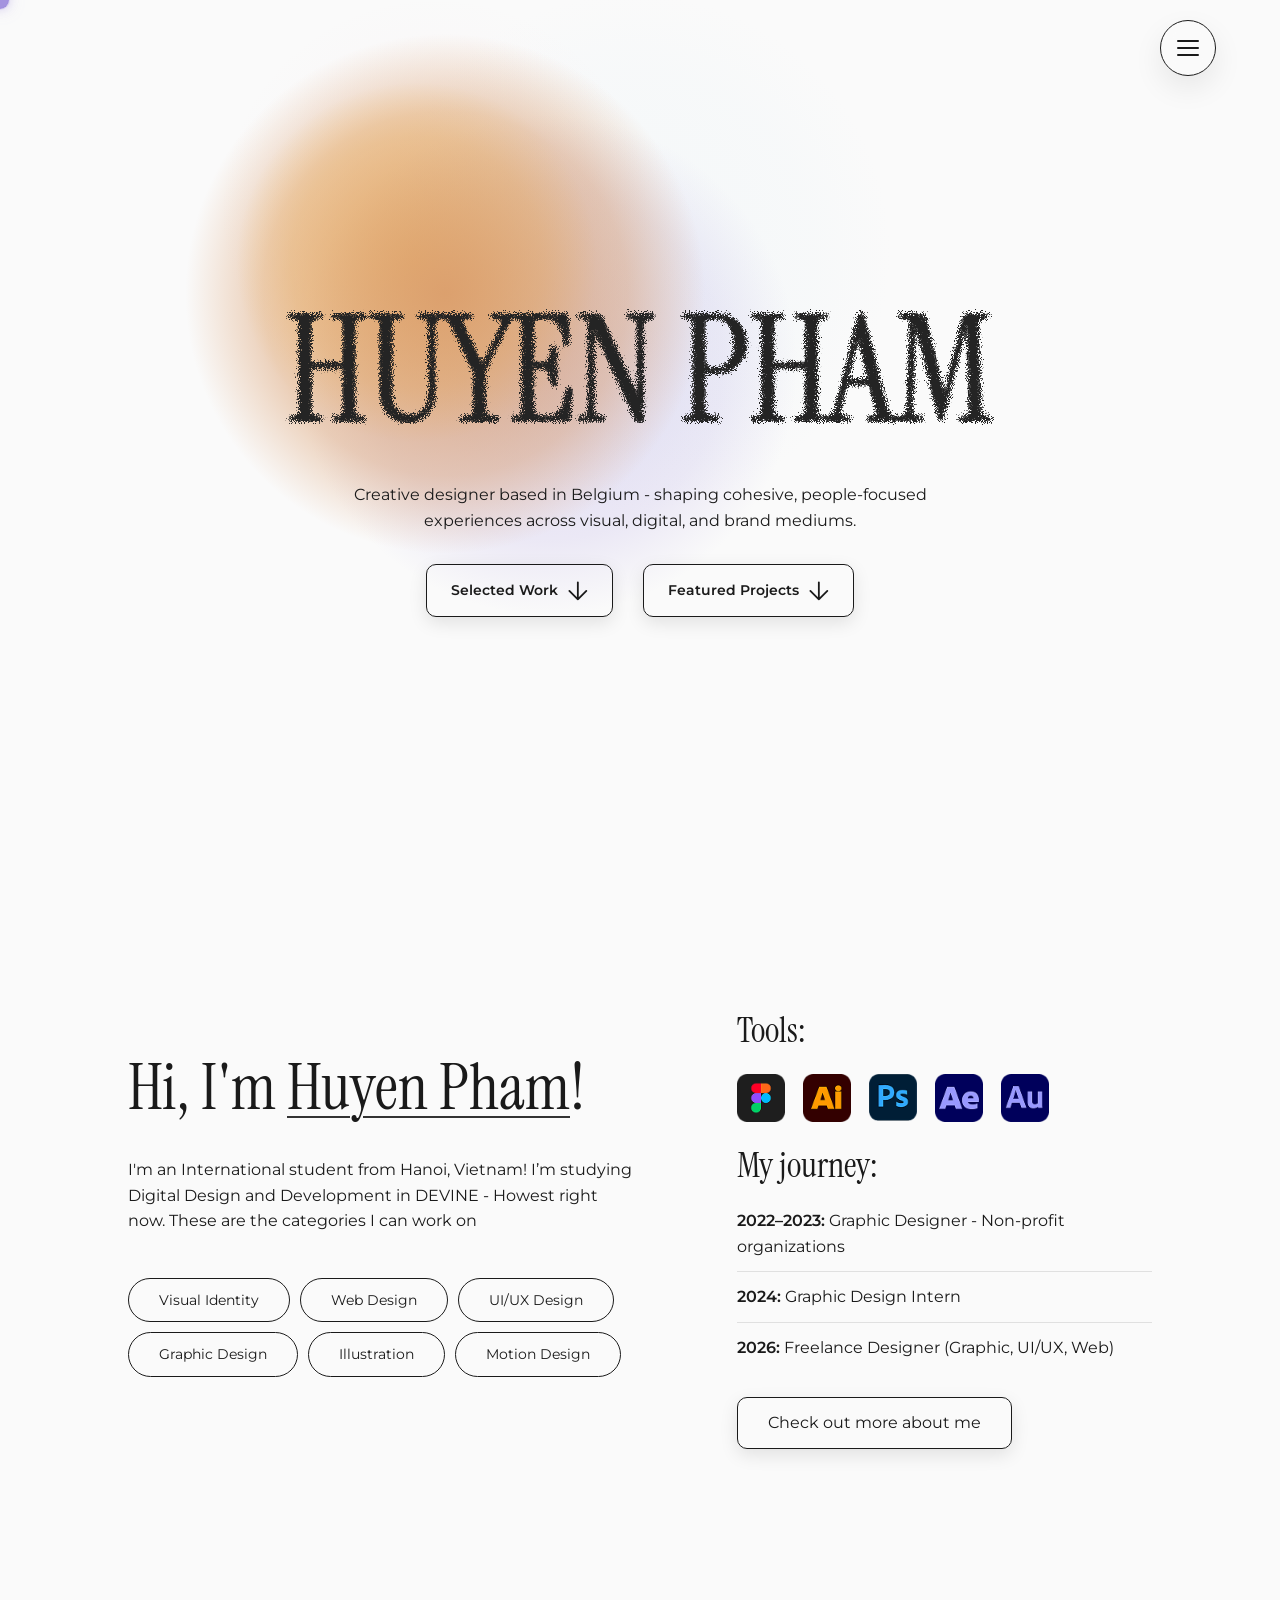
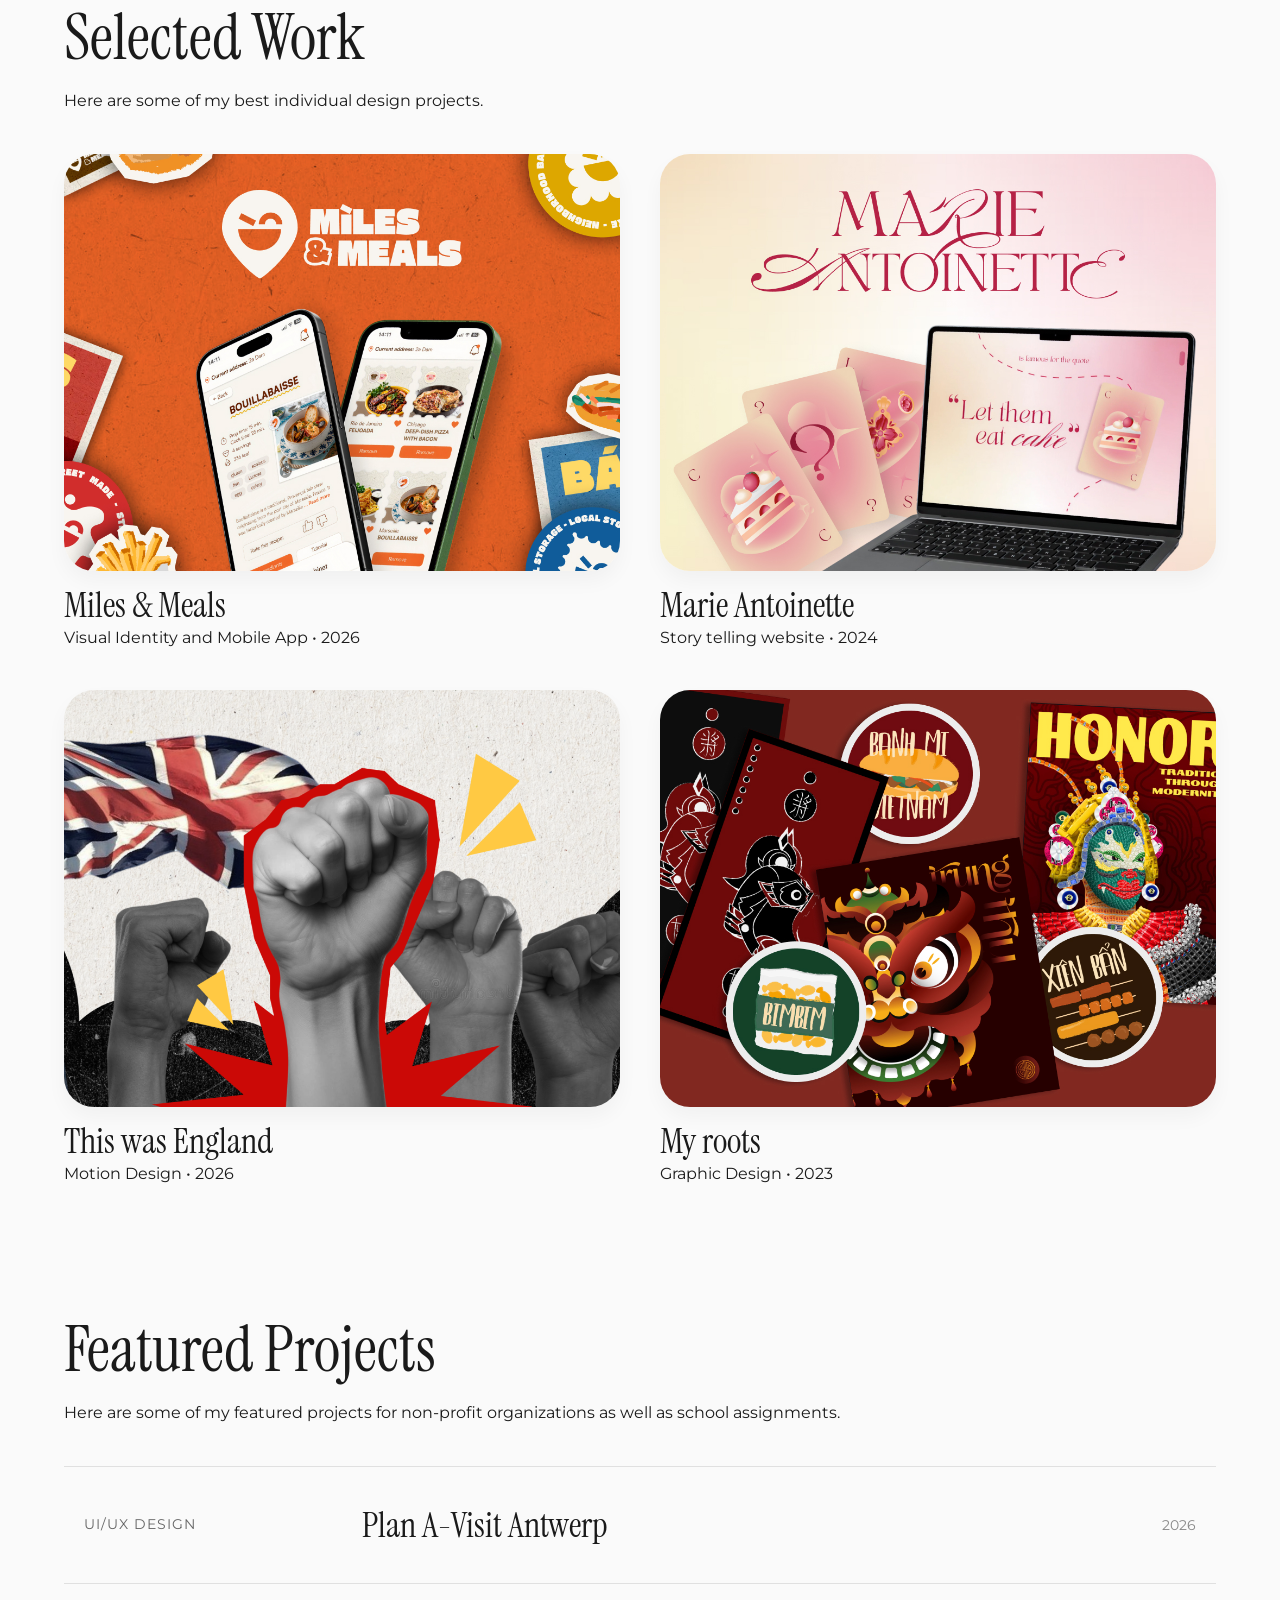
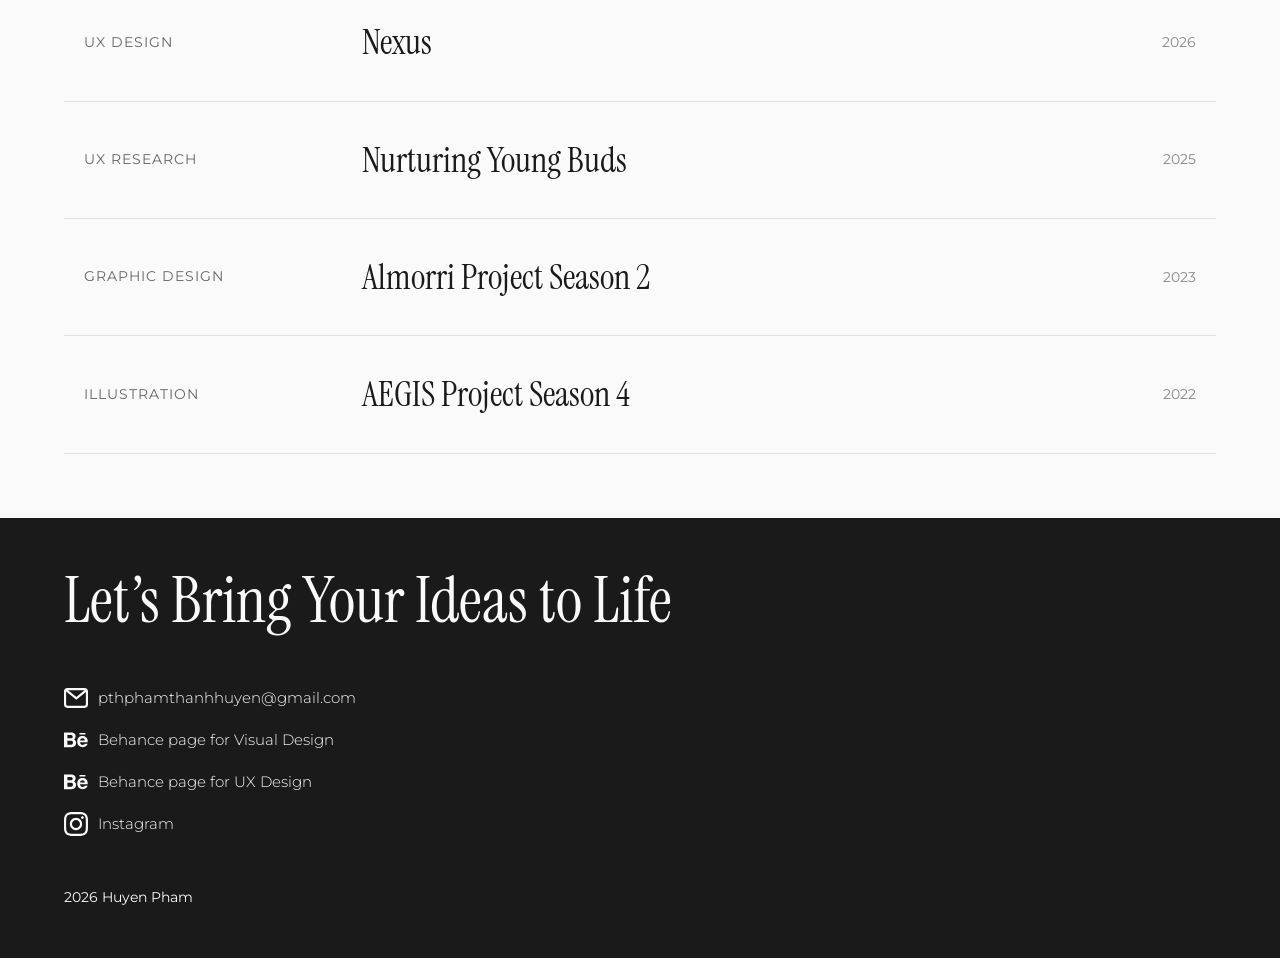
==== index.html @ d2c7a9b8 "fix the footer and the brandboard pdf" ====
<!DOCTYPE html>
<html lang="en">

<head>
    <meta charset="UTF-8" />
    <meta name="viewport" content="width=device-width, initial-scale=1.0" />
    <link rel="preconnect" href="https://fonts.googleapis.com">
    <link rel="preconnect" href="https://fonts.gstatic.com" crossorigin>
    <link
        href="https://fonts.googleapis.com/css2?family=Instrument+Serif:ital@0;1&family=Montserrat:ital,wght@0,100..900;1,100..900&display=swap"
        rel="stylesheet">
    <!-- <link rel="stylesheet" href="./src/css/reset.css"> -->
    <link rel="stylesheet" href="./css/reset.css">
    <link rel="stylesheet" href="./css/style.css">
    <title>Huyen Pham</title>
</head>

<body>
    <div class="custom-cursor"></div>

    <!-- Navigation -->
    <nav class="navbar home">
        <div id="scroll-progress"
            style="position: absolute; top: 0; left: 0; width: 0%; height: 3px; background: #1e1e1e; transition: width 0.1s ease-out;">
        </div>

        <ul class="nav-links">
            <li><a class="active" href="#hero">Home</a></li>
            <li><a class="unactive" href="./pages/about.html">About me</a></li>
            <li><a class="unactive" href="#contact">Contact</a></li>
        </ul>
    </nav>

    <!-- Section 1: Hero -->
    <header id="hero" class="hero-section">
        <div class="hero-content">
            <div class="hero-title">
                <svg class="title title-mobile" xmlns="http://www.w3.org/2000/svg" width="488" height="345"
                    viewBox="0 0 488 345" fill="none">
                    <g filter="url(#filter0_g_178_88)">
                        <mask id="path-1-outside-1_178_88" maskUnits="userSpaceOnUse" x="7.87817" y="7.76" width="472"
                            height="328" fill="black">
                            <rect fill="white" x="7.87817" y="7.76" width="472" height="328" />
                            <path
                                d="M14.4948 145.76C12.6148 145.76 11.6748 145.071 11.6748 143.692C11.6748 142.564 12.4895 141.812 14.1188 141.436L18.4428 140.684C21.0748 140.183 22.7668 139.493 23.5188 138.616C24.3961 137.739 24.8348 135.984 24.8348 133.352V22.808C24.8348 20.176 24.3961 18.4213 23.5188 17.544C22.7668 16.6667 21.0748 15.9773 18.4428 15.476L14.1188 14.724C12.4895 14.348 11.6748 13.596 11.6748 12.468C11.6748 11.0893 12.6148 10.4 14.4948 10.4H48.8988C50.7788 10.4 51.7188 11.152 51.7188 12.656C51.7188 13.784 51.0295 14.4733 49.6508 14.724L44.5748 15.476C41.9428 15.852 40.1881 16.5413 39.3108 17.544C38.5588 18.5467 38.1828 20.364 38.1828 22.996V70.184C38.1828 71.9387 39.0601 72.816 40.8148 72.816H78.0388C79.7935 72.816 80.6708 71.9387 80.6708 70.184V22.996C80.6708 20.364 80.2321 18.5467 79.3548 17.544C78.6028 16.5413 76.9108 15.852 74.2788 15.476L69.2028 14.724C67.8241 14.4733 67.1348 13.784 67.1348 12.656C67.1348 11.152 68.0748 10.4 69.9548 10.4H104.359C106.239 10.4 107.179 11.0893 107.179 12.468C107.179 13.596 106.364 14.348 104.735 14.724L100.411 15.476C97.7788 15.9773 96.0241 16.6667 95.1468 17.544C94.3948 18.4213 94.0188 20.176 94.0188 22.808V133.352C94.0188 135.984 94.3948 137.739 95.1468 138.616C96.0241 139.493 97.7788 140.183 100.411 140.684L104.735 141.436C106.364 141.812 107.179 142.564 107.179 143.692C107.179 145.071 106.239 145.76 104.359 145.76H69.9548C68.0748 145.76 67.1348 145.008 67.1348 143.504C67.1348 142.376 67.8241 141.687 69.2028 141.436L74.2788 140.684C76.9108 140.308 78.6028 139.619 79.3548 138.616C80.2321 137.613 80.6708 135.796 80.6708 133.164V81.088C80.6708 79.3333 79.7935 78.456 78.0388 78.456H40.8148C39.0601 78.456 38.1828 79.3333 38.1828 81.088V133.164C38.1828 135.796 38.5588 137.613 39.3108 138.616C40.1881 139.619 41.9428 140.308 44.5748 140.684L49.6508 141.436C51.0295 141.687 51.7188 142.376 51.7188 143.504C51.7188 145.008 50.7788 145.76 48.8988 145.76H14.4948ZM162.432 147.452C155.664 147.452 149.648 145.885 144.384 142.752C139.245 139.493 135.234 135.044 132.352 129.404C129.469 123.639 128.028 117.059 128.028 109.664V22.808C128.028 20.176 127.589 18.4213 126.712 17.544C125.96 16.6667 124.268 15.9773 121.636 15.476L117.312 14.724C115.682 14.348 114.868 13.596 114.868 12.468C114.868 11.0893 115.808 10.4 117.688 10.4H152.092C153.972 10.4 154.912 11.152 154.912 12.656C154.912 13.784 154.222 14.4733 152.844 14.724L147.768 15.476C145.261 15.852 143.569 16.5413 142.692 17.544C141.814 18.5467 141.376 20.364 141.376 22.996V109.852C141.376 119.377 143.506 126.772 147.768 132.036C152.029 137.3 157.982 139.932 165.628 139.932C173.398 139.932 179.414 137.3 183.676 132.036C187.937 126.772 190.068 119.377 190.068 109.852V26.756C190.068 19.988 187.937 16.228 183.676 15.476L178.6 14.724C177.221 14.4733 176.532 13.784 176.532 12.656C176.532 11.152 177.472 10.4 179.352 10.4H206.424C208.304 10.4 209.244 11.0893 209.244 12.468C209.244 13.596 208.429 14.348 206.8 14.724L202.476 15.476C198.214 16.228 196.084 19.9253 196.084 26.568V109.664C196.084 121.069 193.013 130.219 186.872 137.112C180.73 144.005 172.584 147.452 162.432 147.452ZM232.647 145.76C230.767 145.76 229.827 145.071 229.827 143.692C229.827 142.313 230.641 141.561 232.271 141.436L240.731 140.12C243.237 139.744 244.929 139.117 245.807 138.24C246.684 137.237 247.123 135.42 247.123 132.788V88.42C247.123 85.6627 246.496 82.968 245.243 80.336L217.607 22.432C216.729 20.3013 215.727 18.672 214.599 17.544C213.471 16.416 211.841 15.6013 209.711 15.1L208.019 14.724C206.264 14.348 205.387 13.5333 205.387 12.28C205.387 11.0267 206.327 10.4 208.207 10.4H240.355C242.109 10.4 242.987 11.0893 242.987 12.468C242.987 13.8467 241.921 14.5987 239.791 14.724L236.219 15.1C234.088 15.2253 232.584 15.9147 231.707 17.168C230.829 18.4213 231.017 20.364 232.271 22.996L255.395 72.252C255.896 73.1293 256.523 73.568 257.275 73.568C258.027 73.568 258.653 73.1293 259.155 72.252L281.339 26.944C282.968 23.6853 283.344 21.0533 282.467 19.048C281.715 16.9173 279.897 15.664 277.015 15.288L272.879 14.724C270.748 14.348 269.683 13.596 269.683 12.468C269.683 11.0893 270.56 10.4 272.315 10.4H299.011C300.891 10.4 301.831 11.0267 301.831 12.28C301.831 13.5333 300.953 14.348 299.199 14.724L297.319 15.1C295.564 15.476 293.997 16.5413 292.619 18.296C291.365 20.0507 289.673 22.996 287.543 27.132L262.915 76.576C262.037 78.3307 261.411 80.0227 261.035 81.652C260.659 83.156 260.471 84.9107 260.471 86.916V132.788C260.471 135.42 260.909 137.237 261.787 138.24C262.789 139.117 264.481 139.744 266.863 140.12L275.323 141.436C276.952 141.561 277.767 142.313 277.767 143.692C277.767 145.071 276.827 145.76 274.947 145.76H232.647ZM298.331 145.76C296.451 145.76 295.511 145.071 295.511 143.692C295.511 142.564 296.325 141.812 297.955 141.436L302.279 140.684C304.911 140.183 306.603 139.493 307.355 138.616C308.232 137.739 308.671 135.984 308.671 133.352V22.808C308.671 20.176 308.232 18.4213 307.355 17.544C306.603 16.6667 304.911 15.9773 302.279 15.476L297.955 14.724C296.325 14.348 295.511 13.596 295.511 12.468C295.511 11.0893 296.451 10.4 298.331 10.4H361.499C364.381 10.4 365.948 11.8413 366.199 14.724L367.703 45.932C367.953 48.0627 367.139 49.128 365.259 49.128C363.755 49.128 362.877 48.3133 362.627 46.684L361.499 39.728C360.12 31.2053 357.3 25.0013 353.039 21.116C348.777 17.1053 342.887 15.1 335.367 15.1C330.353 15.1 326.844 15.852 324.839 17.356C322.959 18.7347 322.019 21.2413 322.019 24.876V70.184C322.019 71.9387 322.896 72.816 324.651 72.816H334.051C339.565 72.816 342.949 69.8707 344.203 63.98L346.083 54.58C346.584 52.7 347.649 51.8853 349.279 52.136C350.657 52.3867 351.347 53.452 351.347 55.332V97.632C351.347 99.512 350.657 100.577 349.279 100.828C347.649 101.079 346.584 100.264 346.083 98.384L344.203 89.172C343.325 84.7853 342.072 81.9027 340.443 80.524C338.939 79.1453 336.745 78.456 333.863 78.456H324.651C322.896 78.456 322.019 79.3333 322.019 81.088V128.276C322.019 132.788 323.147 136.047 325.403 138.052C327.784 140.057 332.045 141.06 338.187 141.06C344.453 141.06 349.78 139.493 354.167 136.36C358.679 133.101 361.812 127.085 363.567 118.312L365.823 107.22C366.199 105.591 367.139 104.776 368.643 104.776C370.397 104.776 371.149 105.841 370.899 107.972L369.019 141.436C368.768 144.319 367.201 145.76 364.319 145.76H298.331ZM457.778 147.452C455.773 147.452 454.081 145.948 452.702 142.94L401.754 32.396C401.378 31.5187 400.877 31.1427 400.25 31.268C399.749 31.3933 399.498 31.9573 399.498 32.96V129.592C399.498 133.101 400.062 135.796 401.19 137.676C402.444 139.431 404.637 140.559 407.77 141.06L410.214 141.436C411.844 141.561 412.658 142.313 412.658 143.692C412.658 145.071 411.718 145.76 409.838 145.76H382.954C381.074 145.76 380.134 145.071 380.134 143.692C380.134 142.313 380.949 141.561 382.578 141.436L385.022 141.06C388.281 140.559 390.537 139.431 391.79 137.676C393.044 135.796 393.67 133.101 393.67 129.592V22.808C393.67 20.176 393.232 18.4213 392.354 17.544C391.602 16.6667 389.785 15.9773 386.902 15.476L382.578 14.724C380.949 14.348 380.134 13.596 380.134 12.468C380.134 11.0893 381.074 10.4 382.954 10.4H403.07C406.204 10.4 408.397 11.7787 409.65 14.536L454.018 112.108C454.394 112.86 454.833 113.173 455.334 113.048C455.961 112.923 456.274 112.484 456.274 111.732V26.568C456.274 22.5573 455.585 19.8 454.206 18.296C452.828 16.6667 451.073 15.664 448.942 15.288L445.558 14.724C443.929 14.348 443.114 13.596 443.114 12.468C443.114 11.0893 444.054 10.4 445.934 10.4H472.818C474.698 10.4 475.638 11.0893 475.638 12.468C475.638 13.8467 474.824 14.5987 473.194 14.724L470.75 15.1C467.492 15.6013 465.236 16.6667 463.982 18.296C462.729 19.8 462.102 22.5573 462.102 26.568V141.436C462.102 143.692 461.664 145.259 460.786 146.136C460.034 147.013 459.032 147.452 457.778 147.452ZM13.7598 333.76C11.5198 333.76 10.3998 332.939 10.3998 331.296C10.3998 329.952 11.3705 329.056 13.3118 328.608L18.4638 327.712C21.5998 327.115 23.6158 326.293 24.5118 325.248C25.5571 324.203 26.0798 322.112 26.0798 318.976V187.264C26.0798 184.128 25.5571 182.037 24.5118 180.992C23.6158 179.947 21.5998 179.125 18.4638 178.528L13.3118 177.632C11.3705 177.184 10.3998 176.288 10.3998 174.944C10.3998 173.301 11.5198 172.48 13.7598 172.48H60.5758C69.3865 172.48 77.1518 174.421 83.8718 178.304C90.5918 182.037 95.8185 187.264 99.5518 193.984C103.285 200.704 105.152 208.469 105.152 217.28C105.152 225.792 103.285 233.333 99.5518 239.904C95.8185 246.475 90.6665 251.627 84.0958 255.36C77.5251 258.944 69.9091 260.736 61.2478 260.736H45.1198C43.0291 260.736 41.9838 261.781 41.9838 263.872V318.08C41.9838 321.216 42.5811 323.381 43.7758 324.576C44.9705 325.621 47.6585 326.517 51.8398 327.264L60.1278 328.608C61.7705 328.907 62.5918 329.728 62.5918 331.072C62.5918 332.864 61.4718 333.76 59.2318 333.76H13.7598ZM41.9838 242.816C41.9838 251.029 46.9865 255.136 56.9918 255.136C66.6985 255.136 74.3145 251.701 79.8398 244.832C85.5145 237.963 88.3518 228.555 88.3518 216.608C88.3518 204.363 85.5145 194.88 79.8398 188.16C74.1651 181.44 66.1011 178.08 55.6478 178.08C46.5385 178.08 41.9838 181.067 41.9838 187.04V242.816ZM118.104 333.76C115.864 333.76 114.744 332.939 114.744 331.296C114.744 329.952 115.714 329.056 117.656 328.608L122.808 327.712C125.944 327.115 127.96 326.293 128.856 325.248C129.901 324.203 130.424 322.112 130.424 318.976V187.264C130.424 184.128 129.901 182.037 128.856 180.992C127.96 179.947 125.944 179.125 122.808 178.528L117.656 177.632C115.714 177.184 114.744 176.288 114.744 174.944C114.744 173.301 115.864 172.48 118.104 172.48H159.096C161.336 172.48 162.456 173.376 162.456 175.168C162.456 176.512 161.634 177.333 159.992 177.632L153.944 178.528C150.808 178.976 148.717 179.797 147.672 180.992C146.776 182.187 146.328 184.352 146.328 187.488V243.712C146.328 245.803 147.373 246.848 149.464 246.848H193.816C195.906 246.848 196.952 245.803 196.952 243.712V187.488C196.952 184.352 196.429 182.187 195.384 180.992C194.488 179.797 192.472 178.976 189.336 178.528L183.288 177.632C181.645 177.333 180.824 176.512 180.824 175.168C180.824 173.376 181.944 172.48 184.184 172.48H225.176C227.416 172.48 228.536 173.301 228.536 174.944C228.536 176.288 227.565 177.184 225.624 177.632L220.472 178.528C217.336 179.125 215.245 179.947 214.2 180.992C213.304 182.037 212.856 184.128 212.856 187.264V318.976C212.856 322.112 213.304 324.203 214.2 325.248C215.245 326.293 217.336 327.115 220.472 327.712L225.624 328.608C227.565 329.056 228.536 329.952 228.536 331.296C228.536 332.939 227.416 333.76 225.176 333.76H184.184C181.944 333.76 180.824 332.864 180.824 331.072C180.824 329.728 181.645 328.907 183.288 328.608L189.336 327.712C192.472 327.264 194.488 326.443 195.384 325.248C196.429 324.053 196.952 321.888 196.952 318.752V256.704C196.952 254.613 195.906 253.568 193.816 253.568H149.464C147.373 253.568 146.328 254.613 146.328 256.704V318.752C146.328 321.888 146.776 324.053 147.672 325.248C148.717 326.443 150.808 327.264 153.944 327.712L159.992 328.608C161.634 328.907 162.456 329.728 162.456 331.072C162.456 332.864 161.336 333.76 159.096 333.76H118.104ZM228.597 333.76C226.357 333.76 225.237 333.013 225.237 331.52C225.237 330.027 226.282 329.056 228.373 328.608L231.733 327.936C234.719 327.339 236.959 325.92 238.453 323.68C239.946 321.291 241.215 318.005 242.261 313.824L276.981 173.824C277.279 172.331 277.727 171.36 278.325 170.912C279.071 170.464 279.743 170.24 280.341 170.24C281.087 170.24 281.759 170.464 282.357 170.912C283.103 171.36 283.626 172.331 283.925 173.824L319.317 315.84C320.362 320.021 321.557 322.933 322.901 324.576C324.245 326.219 326.335 327.339 329.173 327.936L332.533 328.608C334.623 329.056 335.669 330.027 335.669 331.52C335.669 333.013 334.549 333.76 332.309 333.76H294.005C291.914 333.76 290.869 332.939 290.869 331.296C290.869 329.653 292.138 328.757 294.677 328.608L298.933 328.16C301.471 327.861 303.039 327.04 303.637 325.696C304.383 324.352 304.383 322.037 303.637 318.752L295.125 284.032C294.229 280.149 291.765 278.208 287.733 278.208H264.213C260.33 278.208 257.866 280.149 256.821 284.032L249.205 314.048C246.965 322.56 249.205 327.264 255.925 328.16L259.285 328.608C261.823 329.056 263.093 329.952 263.093 331.296C263.093 332.939 262.047 333.76 259.957 333.76H228.597ZM263.541 271.488H288.181C290.57 271.488 291.541 270.219 291.093 267.68L276.757 207.648H275.637L260.629 267.68C260.181 270.219 261.151 271.488 263.541 271.488ZM402.204 331.52C401.606 331.52 400.934 331.296 400.188 330.848C399.441 330.4 398.918 329.429 398.62 327.936L364.796 190.624C364.646 189.579 364.198 189.131 363.452 189.28C362.705 189.28 362.332 189.803 362.332 190.848L357.852 314.496C357.702 318.677 358.374 321.888 359.868 324.128C361.361 326.219 363.974 327.563 367.708 328.16L370.62 328.608C372.561 328.757 373.532 329.653 373.532 331.296C373.532 332.939 372.412 333.76 370.172 333.76H338.14C335.9 333.76 334.78 332.939 334.78 331.296C334.78 329.653 335.75 328.757 337.692 328.608L340.604 328.16C344.486 327.563 347.1 326.219 348.444 324.128C349.937 321.888 350.758 318.677 350.908 314.496L355.388 187.264C355.537 184.128 355.089 182.037 354.044 180.992C352.998 179.947 350.758 179.125 347.324 178.528L342.172 177.632C340.23 177.184 339.26 176.288 339.26 174.944C339.26 173.301 340.38 172.48 342.62 172.48H369.5C374.129 172.48 376.966 174.72 378.012 179.2L405.116 290.976C405.414 292.021 405.862 292.544 406.46 292.544C407.206 292.544 407.654 292.021 407.804 290.976L436.028 178.08C436.924 174.347 439.313 172.48 443.196 172.48H469.628C471.868 172.48 472.988 173.301 472.988 174.944C472.988 176.288 472.017 177.184 470.076 177.632L464.924 178.528C461.788 179.125 459.697 179.947 458.652 180.992C457.606 182.037 457.158 184.128 457.308 187.264L461.788 318.976C461.937 322.112 462.46 324.203 463.356 325.248C464.252 326.293 466.268 327.115 469.404 327.712L474.556 328.608C476.497 329.056 477.468 329.952 477.468 331.296C477.468 332.939 476.348 333.76 474.108 333.76H433.564C431.324 333.76 430.204 332.939 430.204 331.296C430.204 329.952 431.174 329.056 433.116 328.608L438.268 327.712C441.404 327.115 443.494 326.293 444.54 325.248C445.585 324.203 446.033 322.112 445.884 318.976L442.076 190.848C442.076 189.803 441.702 189.28 440.956 189.28C440.358 189.131 439.91 189.504 439.612 190.4L405.564 327.936C405.265 329.429 404.742 330.4 403.996 330.848C403.398 331.296 402.801 331.52 402.204 331.52Z" />
                        </mask>
                        <path
                            d="M14.4948 145.76C12.6148 145.76 11.6748 145.071 11.6748 143.692C11.6748 142.564 12.4895 141.812 14.1188 141.436L18.4428 140.684C21.0748 140.183 22.7668 139.493 23.5188 138.616C24.3961 137.739 24.8348 135.984 24.8348 133.352V22.808C24.8348 20.176 24.3961 18.4213 23.5188 17.544C22.7668 16.6667 21.0748 15.9773 18.4428 15.476L14.1188 14.724C12.4895 14.348 11.6748 13.596 11.6748 12.468C11.6748 11.0893 12.6148 10.4 14.4948 10.4H48.8988C50.7788 10.4 51.7188 11.152 51.7188 12.656C51.7188 13.784 51.0295 14.4733 49.6508 14.724L44.5748 15.476C41.9428 15.852 40.1881 16.5413 39.3108 17.544C38.5588 18.5467 38.1828 20.364 38.1828 22.996V70.184C38.1828 71.9387 39.0601 72.816 40.8148 72.816H78.0388C79.7935 72.816 80.6708 71.9387 80.6708 70.184V22.996C80.6708 20.364 80.2321 18.5467 79.3548 17.544C78.6028 16.5413 76.9108 15.852 74.2788 15.476L69.2028 14.724C67.8241 14.4733 67.1348 13.784 67.1348 12.656C67.1348 11.152 68.0748 10.4 69.9548 10.4H104.359C106.239 10.4 107.179 11.0893 107.179 12.468C107.179 13.596 106.364 14.348 104.735 14.724L100.411 15.476C97.7788 15.9773 96.0241 16.6667 95.1468 17.544C94.3948 18.4213 94.0188 20.176 94.0188 22.808V133.352C94.0188 135.984 94.3948 137.739 95.1468 138.616C96.0241 139.493 97.7788 140.183 100.411 140.684L104.735 141.436C106.364 141.812 107.179 142.564 107.179 143.692C107.179 145.071 106.239 145.76 104.359 145.76H69.9548C68.0748 145.76 67.1348 145.008 67.1348 143.504C67.1348 142.376 67.8241 141.687 69.2028 141.436L74.2788 140.684C76.9108 140.308 78.6028 139.619 79.3548 138.616C80.2321 137.613 80.6708 135.796 80.6708 133.164V81.088C80.6708 79.3333 79.7935 78.456 78.0388 78.456H40.8148C39.0601 78.456 38.1828 79.3333 38.1828 81.088V133.164C38.1828 135.796 38.5588 137.613 39.3108 138.616C40.1881 139.619 41.9428 140.308 44.5748 140.684L49.6508 141.436C51.0295 141.687 51.7188 142.376 51.7188 143.504C51.7188 145.008 50.7788 145.76 48.8988 145.76H14.4948ZM162.432 147.452C155.664 147.452 149.648 145.885 144.384 142.752C139.245 139.493 135.234 135.044 132.352 129.404C129.469 123.639 128.028 117.059 128.028 109.664V22.808C128.028 20.176 127.589 18.4213 126.712 17.544C125.96 16.6667 124.268 15.9773 121.636 15.476L117.312 14.724C115.682 14.348 114.868 13.596 114.868 12.468C114.868 11.0893 115.808 10.4 117.688 10.4H152.092C153.972 10.4 154.912 11.152 154.912 12.656C154.912 13.784 154.222 14.4733 152.844 14.724L147.768 15.476C145.261 15.852 143.569 16.5413 142.692 17.544C141.814 18.5467 141.376 20.364 141.376 22.996V109.852C141.376 119.377 143.506 126.772 147.768 132.036C152.029 137.3 157.982 139.932 165.628 139.932C173.398 139.932 179.414 137.3 183.676 132.036C187.937 126.772 190.068 119.377 190.068 109.852V26.756C190.068 19.988 187.937 16.228 183.676 15.476L178.6 14.724C177.221 14.4733 176.532 13.784 176.532 12.656C176.532 11.152 177.472 10.4 179.352 10.4H206.424C208.304 10.4 209.244 11.0893 209.244 12.468C209.244 13.596 208.429 14.348 206.8 14.724L202.476 15.476C198.214 16.228 196.084 19.9253 196.084 26.568V109.664C196.084 121.069 193.013 130.219 186.872 137.112C180.73 144.005 172.584 147.452 162.432 147.452ZM232.647 145.76C230.767 145.76 229.827 145.071 229.827 143.692C229.827 142.313 230.641 141.561 232.271 141.436L240.731 140.12C243.237 139.744 244.929 139.117 245.807 138.24C246.684 137.237 247.123 135.42 247.123 132.788V88.42C247.123 85.6627 246.496 82.968 245.243 80.336L217.607 22.432C216.729 20.3013 215.727 18.672 214.599 17.544C213.471 16.416 211.841 15.6013 209.711 15.1L208.019 14.724C206.264 14.348 205.387 13.5333 205.387 12.28C205.387 11.0267 206.327 10.4 208.207 10.4H240.355C242.109 10.4 242.987 11.0893 242.987 12.468C242.987 13.8467 241.921 14.5987 239.791 14.724L236.219 15.1C234.088 15.2253 232.584 15.9147 231.707 17.168C230.829 18.4213 231.017 20.364 232.271 22.996L255.395 72.252C255.896 73.1293 256.523 73.568 257.275 73.568C258.027 73.568 258.653 73.1293 259.155 72.252L281.339 26.944C282.968 23.6853 283.344 21.0533 282.467 19.048C281.715 16.9173 279.897 15.664 277.015 15.288L272.879 14.724C270.748 14.348 269.683 13.596 269.683 12.468C269.683 11.0893 270.56 10.4 272.315 10.4H299.011C300.891 10.4 301.831 11.0267 301.831 12.28C301.831 13.5333 300.953 14.348 299.199 14.724L297.319 15.1C295.564 15.476 293.997 16.5413 292.619 18.296C291.365 20.0507 289.673 22.996 287.543 27.132L262.915 76.576C262.037 78.3307 261.411 80.0227 261.035 81.652C260.659 83.156 260.471 84.9107 260.471 86.916V132.788C260.471 135.42 260.909 137.237 261.787 138.24C262.789 139.117 264.481 139.744 266.863 140.12L275.323 141.436C276.952 141.561 277.767 142.313 277.767 143.692C277.767 145.071 276.827 145.76 274.947 145.76H232.647ZM298.331 145.76C296.451 145.76 295.511 145.071 295.511 143.692C295.511 142.564 296.325 141.812 297.955 141.436L302.279 140.684C304.911 140.183 306.603 139.493 307.355 138.616C308.232 137.739 308.671 135.984 308.671 133.352V22.808C308.671 20.176 308.232 18.4213 307.355 17.544C306.603 16.6667 304.911 15.9773 302.279 15.476L297.955 14.724C296.325 14.348 295.511 13.596 295.511 12.468C295.511 11.0893 296.451 10.4 298.331 10.4H361.499C364.381 10.4 365.948 11.8413 366.199 14.724L367.703 45.932C367.953 48.0627 367.139 49.128 365.259 49.128C363.755 49.128 362.877 48.3133 362.627 46.684L361.499 39.728C360.12 31.2053 357.3 25.0013 353.039 21.116C348.777 17.1053 342.887 15.1 335.367 15.1C330.353 15.1 326.844 15.852 324.839 17.356C322.959 18.7347 322.019 21.2413 322.019 24.876V70.184C322.019 71.9387 322.896 72.816 324.651 72.816H334.051C339.565 72.816 342.949 69.8707 344.203 63.98L346.083 54.58C346.584 52.7 347.649 51.8853 349.279 52.136C350.657 52.3867 351.347 53.452 351.347 55.332V97.632C351.347 99.512 350.657 100.577 349.279 100.828C347.649 101.079 346.584 100.264 346.083 98.384L344.203 89.172C343.325 84.7853 342.072 81.9027 340.443 80.524C338.939 79.1453 336.745 78.456 333.863 78.456H324.651C322.896 78.456 322.019 79.3333 322.019 81.088V128.276C322.019 132.788 323.147 136.047 325.403 138.052C327.784 140.057 332.045 141.06 338.187 141.06C344.453 141.06 349.78 139.493 354.167 136.36C358.679 133.101 361.812 127.085 363.567 118.312L365.823 107.22C366.199 105.591 367.139 104.776 368.643 104.776C370.397 104.776 371.149 105.841 370.899 107.972L369.019 141.436C368.768 144.319 367.201 145.76 364.319 145.76H298.331ZM457.778 147.452C455.773 147.452 454.081 145.948 452.702 142.94L401.754 32.396C401.378 31.5187 400.877 31.1427 400.25 31.268C399.749 31.3933 399.498 31.9573 399.498 32.96V129.592C399.498 133.101 400.062 135.796 401.19 137.676C402.444 139.431 404.637 140.559 407.77 141.06L410.214 141.436C411.844 141.561 412.658 142.313 412.658 143.692C412.658 145.071 411.718 145.76 409.838 145.76H382.954C381.074 145.76 380.134 145.071 380.134 143.692C380.134 142.313 380.949 141.561 382.578 141.436L385.022 141.06C388.281 140.559 390.537 139.431 391.79 137.676C393.044 135.796 393.67 133.101 393.67 129.592V22.808C393.67 20.176 393.232 18.4213 392.354 17.544C391.602 16.6667 389.785 15.9773 386.902 15.476L382.578 14.724C380.949 14.348 380.134 13.596 380.134 12.468C380.134 11.0893 381.074 10.4 382.954 10.4H403.07C406.204 10.4 408.397 11.7787 409.65 14.536L454.018 112.108C454.394 112.86 454.833 113.173 455.334 113.048C455.961 112.923 456.274 112.484 456.274 111.732V26.568C456.274 22.5573 455.585 19.8 454.206 18.296C452.828 16.6667 451.073 15.664 448.942 15.288L445.558 14.724C443.929 14.348 443.114 13.596 443.114 12.468C443.114 11.0893 444.054 10.4 445.934 10.4H472.818C474.698 10.4 475.638 11.0893 475.638 12.468C475.638 13.8467 474.824 14.5987 473.194 14.724L470.75 15.1C467.492 15.6013 465.236 16.6667 463.982 18.296C462.729 19.8 462.102 22.5573 462.102 26.568V141.436C462.102 143.692 461.664 145.259 460.786 146.136C460.034 147.013 459.032 147.452 457.778 147.452ZM13.7598 333.76C11.5198 333.76 10.3998 332.939 10.3998 331.296C10.3998 329.952 11.3705 329.056 13.3118 328.608L18.4638 327.712C21.5998 327.115 23.6158 326.293 24.5118 325.248C25.5571 324.203 26.0798 322.112 26.0798 318.976V187.264C26.0798 184.128 25.5571 182.037 24.5118 180.992C23.6158 179.947 21.5998 179.125 18.4638 178.528L13.3118 177.632C11.3705 177.184 10.3998 176.288 10.3998 174.944C10.3998 173.301 11.5198 172.48 13.7598 172.48H60.5758C69.3865 172.48 77.1518 174.421 83.8718 178.304C90.5918 182.037 95.8185 187.264 99.5518 193.984C103.285 200.704 105.152 208.469 105.152 217.28C105.152 225.792 103.285 233.333 99.5518 239.904C95.8185 246.475 90.6665 251.627 84.0958 255.36C77.5251 258.944 69.9091 260.736 61.2478 260.736H45.1198C43.0291 260.736 41.9838 261.781 41.9838 263.872V318.08C41.9838 321.216 42.5811 323.381 43.7758 324.576C44.9705 325.621 47.6585 326.517 51.8398 327.264L60.1278 328.608C61.7705 328.907 62.5918 329.728 62.5918 331.072C62.5918 332.864 61.4718 333.76 59.2318 333.76H13.7598ZM41.9838 242.816C41.9838 251.029 46.9865 255.136 56.9918 255.136C66.6985 255.136 74.3145 251.701 79.8398 244.832C85.5145 237.963 88.3518 228.555 88.3518 216.608C88.3518 204.363 85.5145 194.88 79.8398 188.16C74.1651 181.44 66.1011 178.08 55.6478 178.08C46.5385 178.08 41.9838 181.067 41.9838 187.04V242.816ZM118.104 333.76C115.864 333.76 114.744 332.939 114.744 331.296C114.744 329.952 115.714 329.056 117.656 328.608L122.808 327.712C125.944 327.115 127.96 326.293 128.856 325.248C129.901 324.203 130.424 322.112 130.424 318.976V187.264C130.424 184.128 129.901 182.037 128.856 180.992C127.96 179.947 125.944 179.125 122.808 178.528L117.656 177.632C115.714 177.184 114.744 176.288 114.744 174.944C114.744 173.301 115.864 172.48 118.104 172.48H159.096C161.336 172.48 162.456 173.376 162.456 175.168C162.456 176.512 161.634 177.333 159.992 177.632L153.944 178.528C150.808 178.976 148.717 179.797 147.672 180.992C146.776 182.187 146.328 184.352 146.328 187.488V243.712C146.328 245.803 147.373 246.848 149.464 246.848H193.816C195.906 246.848 196.952 245.803 196.952 243.712V187.488C196.952 184.352 196.429 182.187 195.384 180.992C194.488 179.797 192.472 178.976 189.336 178.528L183.288 177.632C181.645 177.333 180.824 176.512 180.824 175.168C180.824 173.376 181.944 172.48 184.184 172.48H225.176C227.416 172.48 228.536 173.301 228.536 174.944C228.536 176.288 227.565 177.184 225.624 177.632L220.472 178.528C217.336 179.125 215.245 179.947 214.2 180.992C213.304 182.037 212.856 184.128 212.856 187.264V318.976C212.856 322.112 213.304 324.203 214.2 325.248C215.245 326.293 217.336 327.115 220.472 327.712L225.624 328.608C227.565 329.056 228.536 329.952 228.536 331.296C228.536 332.939 227.416 333.76 225.176 333.76H184.184C181.944 333.76 180.824 332.864 180.824 331.072C180.824 329.728 181.645 328.907 183.288 328.608L189.336 327.712C192.472 327.264 194.488 326.443 195.384 325.248C196.429 324.053 196.952 321.888 196.952 318.752V256.704C196.952 254.613 195.906 253.568 193.816 253.568H149.464C147.373 253.568 146.328 254.613 146.328 256.704V318.752C146.328 321.888 146.776 324.053 147.672 325.248C148.717 326.443 150.808 327.264 153.944 327.712L159.992 328.608C161.634 328.907 162.456 329.728 162.456 331.072C162.456 332.864 161.336 333.76 159.096 333.76H118.104ZM228.597 333.76C226.357 333.76 225.237 333.013 225.237 331.52C225.237 330.027 226.282 329.056 228.373 328.608L231.733 327.936C234.719 327.339 236.959 325.92 238.453 323.68C239.946 321.291 241.215 318.005 242.261 313.824L276.981 173.824C277.279 172.331 277.727 171.36 278.325 170.912C279.071 170.464 279.743 170.24 280.341 170.24C281.087 170.24 281.759 170.464 282.357 170.912C283.103 171.36 283.626 172.331 283.925 173.824L319.317 315.84C320.362 320.021 321.557 322.933 322.901 324.576C324.245 326.219 326.335 327.339 329.173 327.936L332.533 328.608C334.623 329.056 335.669 330.027 335.669 331.52C335.669 333.013 334.549 333.76 332.309 333.76H294.005C291.914 333.76 290.869 332.939 290.869 331.296C290.869 329.653 292.138 328.757 294.677 328.608L298.933 328.16C301.471 327.861 303.039 327.04 303.637 325.696C304.383 324.352 304.383 322.037 303.637 318.752L295.125 284.032C294.229 280.149 291.765 278.208 287.733 278.208H264.213C260.33 278.208 257.866 280.149 256.821 284.032L249.205 314.048C246.965 322.56 249.205 327.264 255.925 328.16L259.285 328.608C261.823 329.056 263.093 329.952 263.093 331.296C263.093 332.939 262.047 333.76 259.957 333.76H228.597ZM263.541 271.488H288.181C290.57 271.488 291.541 270.219 291.093 267.68L276.757 207.648H275.637L260.629 267.68C260.181 270.219 261.151 271.488 263.541 271.488ZM402.204 331.52C401.606 331.52 400.934 331.296 400.188 330.848C399.441 330.4 398.918 329.429 398.62 327.936L364.796 190.624C364.646 189.579 364.198 189.131 363.452 189.28C362.705 189.28 362.332 189.803 362.332 190.848L357.852 314.496C357.702 318.677 358.374 321.888 359.868 324.128C361.361 326.219 363.974 327.563 367.708 328.16L370.62 328.608C372.561 328.757 373.532 329.653 373.532 331.296C373.532 332.939 372.412 333.76 370.172 333.76H338.14C335.9 333.76 334.78 332.939 334.78 331.296C334.78 329.653 335.75 328.757 337.692 328.608L340.604 328.16C344.486 327.563 347.1 326.219 348.444 324.128C349.937 321.888 350.758 318.677 350.908 314.496L355.388 187.264C355.537 184.128 355.089 182.037 354.044 180.992C352.998 179.947 350.758 179.125 347.324 178.528L342.172 177.632C340.23 177.184 339.26 176.288 339.26 174.944C339.26 173.301 340.38 172.48 342.62 172.48H369.5C374.129 172.48 376.966 174.72 378.012 179.2L405.116 290.976C405.414 292.021 405.862 292.544 406.46 292.544C407.206 292.544 407.654 292.021 407.804 290.976L436.028 178.08C436.924 174.347 439.313 172.48 443.196 172.48H469.628C471.868 172.48 472.988 173.301 472.988 174.944C472.988 176.288 472.017 177.184 470.076 177.632L464.924 178.528C461.788 179.125 459.697 179.947 458.652 180.992C457.606 182.037 457.158 184.128 457.308 187.264L461.788 318.976C461.937 322.112 462.46 324.203 463.356 325.248C464.252 326.293 466.268 327.115 469.404 327.712L474.556 328.608C476.497 329.056 477.468 329.952 477.468 331.296C477.468 332.939 476.348 333.76 474.108 333.76H433.564C431.324 333.76 430.204 332.939 430.204 331.296C430.204 329.952 431.174 329.056 433.116 328.608L438.268 327.712C441.404 327.115 443.494 326.293 444.54 325.248C445.585 324.203 446.033 322.112 445.884 318.976L442.076 190.848C442.076 189.803 441.702 189.28 440.956 189.28C440.358 189.131 439.91 189.504 439.612 190.4L405.564 327.936C405.265 329.429 404.742 330.4 403.996 330.848C403.398 331.296 402.801 331.52 402.204 331.52Z"
                            fill="#232323" />
                        <path
                            d="M14.1188 141.436L13.7761 139.466L13.7223 139.475L13.6691 139.487L14.1188 141.436ZM18.4428 140.684L18.7855 142.654L18.8013 142.652L18.817 142.649L18.4428 140.684ZM23.5188 138.616L22.1046 137.202L22.0503 137.256L22.0003 137.314L23.5188 138.616ZM23.5188 17.544L22.0003 18.8456L22.0503 18.9039L22.1046 18.9582L23.5188 17.544ZM18.4428 15.476L18.817 13.5113L18.8013 13.5083L18.7855 13.5056L18.4428 15.476ZM14.1188 14.724L13.6691 16.6728L13.7223 16.6851L13.7761 16.6944L14.1188 14.724ZM49.6508 14.724L49.9439 16.7024L49.9763 16.6976L50.0086 16.6917L49.6508 14.724ZM44.5748 15.476L44.8576 17.4559L44.8679 17.4544L44.5748 15.476ZM39.3108 17.544L37.8056 16.227L37.756 16.2837L37.7108 16.344L39.3108 17.544ZM79.3548 17.544L77.7548 18.744L77.8 18.8043L77.8496 18.861L79.3548 17.544ZM74.2788 15.476L73.9857 17.4544L73.9959 17.4559L74.2788 15.476ZM69.2028 14.724L68.845 16.6917L68.8773 16.6976L68.9097 16.7024L69.2028 14.724ZM104.735 14.724L105.077 16.6944L105.131 16.6851L105.185 16.6728L104.735 14.724ZM100.411 15.476L100.068 13.5056L100.052 13.5083L100.037 13.5113L100.411 15.476ZM95.1468 17.544L93.7326 16.1298L93.6783 16.1841L93.6283 16.2424L95.1468 17.544ZM95.1468 138.616L93.6283 139.918L93.6783 139.976L93.7326 140.03L95.1468 138.616ZM100.411 140.684L100.037 142.649L100.052 142.652L100.068 142.654L100.411 140.684ZM104.735 141.436L105.185 139.487L105.131 139.475L105.077 139.466L104.735 141.436ZM69.2028 141.436L68.9097 139.458L68.8773 139.462L68.845 139.468L69.2028 141.436ZM74.2788 140.684L73.9959 138.704L73.9857 138.706L74.2788 140.684ZM79.3548 138.616L77.8496 137.299L77.8 137.356L77.7548 137.416L79.3548 138.616ZM39.3108 138.616L37.7108 139.816L37.756 139.876L37.8056 139.933L39.3108 138.616ZM44.5748 140.684L44.8679 138.706L44.8576 138.704L44.5748 140.684ZM49.6508 141.436L50.0086 139.468L49.9763 139.462L49.9439 139.458L49.6508 141.436ZM14.4948 145.76V143.76C14.1405 143.76 13.8952 143.727 13.7359 143.688C13.5782 143.649 13.5405 143.614 13.5625 143.63C13.5964 143.655 13.6436 143.707 13.6718 143.769C13.6949 143.82 13.6748 143.811 13.6748 143.692H11.6748H9.67478C9.67478 144.886 10.1154 146.063 11.1971 146.856C12.163 147.564 13.3694 147.76 14.4948 147.76V145.76ZM11.6748 143.692H13.6748C13.6748 143.656 13.6801 143.671 13.6626 143.712C13.6448 143.753 13.6264 143.766 13.6423 143.752C13.6964 143.702 13.9337 143.531 14.5685 143.385L14.1188 141.436L13.6691 139.487C12.6745 139.717 11.6898 140.11 10.9292 140.812C10.1037 141.574 9.67478 142.581 9.67478 143.692H11.6748ZM14.1188 141.436L14.4615 143.406L18.7855 142.654L18.4428 140.684L18.1001 138.714L13.7761 139.466L14.1188 141.436ZM18.4428 140.684L18.817 142.649C20.2089 142.384 21.4293 142.055 22.4404 141.643C23.4273 141.241 24.3678 140.699 25.0373 139.918L23.5188 138.616L22.0003 137.314C21.9178 137.411 21.6363 137.652 20.9312 137.939C20.2503 138.216 19.3087 138.483 18.0686 138.719L18.4428 140.684ZM23.5188 138.616L24.933 140.03C25.7194 139.244 26.1766 138.205 26.4461 137.127C26.7186 136.037 26.8348 134.765 26.8348 133.352H24.8348H22.8348C22.8348 134.571 22.7317 135.492 22.5655 136.157C22.3963 136.834 22.1955 137.111 22.1046 137.202L23.5188 138.616ZM24.8348 133.352H26.8348V22.808H24.8348H22.8348V133.352H24.8348ZM24.8348 22.808H26.8348C26.8348 21.3955 26.7186 20.1229 26.4461 19.0329C26.1766 17.9551 25.7194 16.9162 24.933 16.1298L23.5188 17.544L22.1046 18.9582C22.1955 19.0491 22.3963 19.3262 22.5655 20.0031C22.7317 20.6678 22.8348 21.5885 22.8348 22.808H24.8348ZM23.5188 17.544L25.0373 16.2424C24.3678 15.4613 23.4273 14.9189 22.4404 14.5168C21.4293 14.1049 20.2089 13.7765 18.817 13.5113L18.4428 15.476L18.0686 17.4407C19.3087 17.6769 20.2503 17.9438 20.9312 18.2212C21.6363 18.5084 21.9178 18.7493 22.0003 18.8456L23.5188 17.544ZM18.4428 15.476L18.7855 13.5056L14.4615 12.7536L14.1188 14.724L13.7761 16.6944L18.1001 17.4464L18.4428 15.476ZM14.1188 14.724L14.5685 12.7752C13.9337 12.6287 13.6964 12.4583 13.6423 12.4084C13.6264 12.3937 13.6448 12.4071 13.6626 12.4483C13.6801 12.4886 13.6748 12.5042 13.6748 12.468H11.6748H9.67478C9.67478 13.5791 10.1037 14.5855 10.9292 15.3476C11.6898 16.0497 12.6745 16.4433 13.6691 16.6728L14.1188 14.724ZM11.6748 12.468H13.6748C13.6748 12.349 13.6949 12.34 13.6718 12.3908C13.6436 12.4529 13.5964 12.505 13.5625 12.5298C13.5405 12.546 13.5782 12.5106 13.7359 12.472C13.8952 12.4331 14.1405 12.4 14.4948 12.4V10.4V8.4C13.3694 8.4 12.163 8.5958 11.1971 9.30419C10.1154 10.0974 9.67478 11.2736 9.67478 12.468H11.6748ZM14.4948 10.4V12.4H48.8988V10.4V8.4H14.4948V10.4ZM48.8988 10.4V12.4C49.242 12.4 49.473 12.435 49.6172 12.4735C49.7576 12.5109 49.7866 12.5435 49.7644 12.5257C49.733 12.5006 49.706 12.4614 49.6964 12.4382C49.6918 12.4273 49.7188 12.4849 49.7188 12.656H51.7188H53.7188C53.7188 11.4626 53.3237 10.2507 52.2632 9.40226C51.2878 8.62199 50.0525 8.4 48.8988 8.4V10.4ZM51.7188 12.656H49.7188C49.7188 12.734 49.7071 12.7431 49.7195 12.7104C49.7341 12.6722 49.7605 12.6319 49.7876 12.6048C49.8312 12.5611 49.7497 12.6732 49.293 12.7563L49.6508 14.724L50.0086 16.6917C50.9305 16.5241 51.883 16.1662 52.616 15.4332C53.395 14.6542 53.7188 13.6602 53.7188 12.656H51.7188ZM49.6508 14.724L49.3577 12.7456L44.2817 13.4976L44.5748 15.476L44.8679 17.4544L49.9439 16.7024L49.6508 14.724ZM44.5748 15.476L44.2919 13.4961C41.5876 13.8824 39.1891 14.6459 37.8056 16.227L39.3108 17.544L40.8159 18.861C41.1871 18.4368 42.2979 17.8216 44.8576 17.4559L44.5748 15.476ZM39.3108 17.544L37.7108 16.344C36.5361 17.9103 36.1828 20.3198 36.1828 22.996H38.1828H40.1828C40.1828 20.4082 40.5815 19.183 40.9108 18.744L39.3108 17.544ZM38.1828 22.996H36.1828V70.184H38.1828H40.1828V22.996H38.1828ZM38.1828 70.184H36.1828C36.1828 71.3696 36.4805 72.6262 37.4266 73.5722C38.3726 74.5182 39.6292 74.816 40.8148 74.816V72.816V70.816C40.2457 70.816 40.1863 70.6751 40.255 70.7438C40.3237 70.8125 40.1828 70.753 40.1828 70.184H38.1828ZM40.8148 72.816V74.816H78.0388V72.816V70.816H40.8148V72.816ZM78.0388 72.816V74.816C79.2244 74.816 80.481 74.5182 81.427 73.5722C82.373 72.6262 82.6708 71.3696 82.6708 70.184H80.6708H78.6708C78.6708 70.753 78.5299 70.8125 78.5986 70.7438C78.6673 70.6751 78.6078 70.816 78.0388 70.816V72.816ZM80.6708 70.184H82.6708V22.996H80.6708H78.6708V70.184H80.6708ZM80.6708 22.996H82.6708C82.6708 20.2847 82.2482 17.8135 80.8599 16.227L79.3548 17.544L77.8496 18.861C78.2161 19.2798 78.6708 20.4433 78.6708 22.996H80.6708ZM79.3548 17.544L80.9548 16.344C80.2837 15.4492 79.3138 14.8455 78.2764 14.4228C77.2274 13.9955 75.9732 13.6977 74.5616 13.4961L74.2788 15.476L73.9959 17.4559C75.2164 17.6302 76.1242 17.8652 76.7672 18.1272C77.4218 18.3939 77.6739 18.6361 77.7548 18.744L79.3548 17.544ZM74.2788 15.476L74.5719 13.4976L69.4959 12.7456L69.2028 14.724L68.9097 16.7024L73.9857 17.4544L74.2788 15.476ZM69.2028 14.724L69.5606 12.7563C69.1038 12.6732 69.0224 12.5611 69.066 12.6048C69.0931 12.6319 69.1195 12.6722 69.134 12.7104C69.1464 12.7431 69.1348 12.734 69.1348 12.656H67.1348H65.1348C65.1348 13.6602 65.4585 14.6542 66.2376 15.4332C66.9706 16.1662 67.9231 16.5241 68.845 16.6917L69.2028 14.724ZM67.1348 12.656H69.1348C69.1348 12.4849 69.1618 12.4273 69.1572 12.4382C69.1475 12.4614 69.1206 12.5006 69.0892 12.5257C69.067 12.5435 69.096 12.5109 69.2364 12.4735C69.3806 12.435 69.6116 12.4 69.9548 12.4V10.4V8.4C68.8011 8.4 67.5657 8.62199 66.5904 9.40226C65.5298 10.2507 65.1348 11.4626 65.1348 12.656H67.1348ZM69.9548 10.4V12.4H104.359V10.4V8.4H69.9548V10.4ZM104.359 10.4V12.4C104.713 12.4 104.958 12.4331 105.118 12.472C105.275 12.5106 105.313 12.546 105.291 12.5298C105.257 12.505 105.21 12.4529 105.182 12.3908C105.159 12.34 105.179 12.349 105.179 12.468H107.179H109.179C109.179 11.2736 108.738 10.0974 107.657 9.30419C106.691 8.5958 105.484 8.4 104.359 8.4V10.4ZM107.179 12.468H105.179C105.179 12.5042 105.173 12.4886 105.191 12.4483C105.209 12.4071 105.227 12.3937 105.211 12.4084C105.157 12.4583 104.92 12.6287 104.285 12.7752L104.735 14.724L105.185 16.6728C106.179 16.4433 107.164 16.0497 107.924 15.3476C108.75 14.5855 109.179 13.5791 109.179 12.468H107.179ZM104.735 14.724L104.392 12.7536L100.068 13.5056L100.411 15.476L100.753 17.4464L105.077 16.6944L104.735 14.724ZM100.411 15.476L100.037 13.5113C97.3744 14.0184 95.0745 14.7879 93.7326 16.1298L95.1468 17.544L96.561 18.9582C96.9738 18.5454 98.1831 17.9363 100.785 17.4407L100.411 15.476ZM95.1468 17.544L93.6283 16.2424C92.9476 17.0366 92.5679 18.0594 92.3452 19.0989C92.1175 20.1616 92.0188 21.41 92.0188 22.808H94.0188H96.0188C96.0188 21.574 96.1081 20.6291 96.2564 19.9371C96.4096 19.2219 96.594 18.9287 96.6653 18.8456L95.1468 17.544ZM94.0188 22.808H92.0188V133.352H94.0188H96.0188V22.808H94.0188ZM94.0188 133.352H92.0188C92.0188 134.75 92.1175 135.998 92.3452 137.061C92.5679 138.101 92.9476 139.123 93.6283 139.918L95.1468 138.616L96.6653 137.314C96.594 137.231 96.4096 136.938 96.2564 136.223C96.1081 135.531 96.0188 134.586 96.0188 133.352H94.0188ZM95.1468 138.616L93.7326 140.03C95.0745 141.372 97.3744 142.142 100.037 142.649L100.411 140.684L100.785 138.719C98.1831 138.224 96.9738 137.615 96.561 137.202L95.1468 138.616ZM100.411 140.684L100.068 142.654L104.392 143.406L104.735 141.436L105.077 139.466L100.753 138.714L100.411 140.684ZM104.735 141.436L104.285 143.385C104.92 143.531 105.157 143.702 105.211 143.752C105.227 143.766 105.209 143.753 105.191 143.712C105.173 143.671 105.179 143.656 105.179 143.692H107.179H109.179C109.179 142.581 108.75 141.574 107.924 140.812C107.164 140.11 106.179 139.717 105.185 139.487L104.735 141.436ZM107.179 143.692H105.179C105.179 143.811 105.159 143.82 105.182 143.769C105.21 143.707 105.257 143.655 105.291 143.63C105.313 143.614 105.275 143.649 105.118 143.688C104.958 143.727 104.713 143.76 104.359 143.76V145.76V147.76C105.484 147.76 106.691 147.564 107.657 146.856C108.738 146.063 109.179 144.886 109.179 143.692H107.179ZM104.359 145.76V143.76H69.9548V145.76V147.76H104.359V145.76ZM69.9548 145.76V143.76C69.6116 143.76 69.3806 143.725 69.2364 143.687C69.096 143.649 69.067 143.617 69.0892 143.634C69.1206 143.659 69.1475 143.699 69.1572 143.722C69.1618 143.733 69.1348 143.675 69.1348 143.504H67.1348H65.1348C65.1348 144.697 65.5298 145.909 66.5904 146.758C67.5657 147.538 68.8011 147.76 69.9548 147.76V145.76ZM67.1348 143.504H69.1348C69.1348 143.426 69.1464 143.417 69.134 143.45C69.1195 143.488 69.0931 143.528 69.066 143.555C69.0224 143.599 69.1038 143.487 69.5606 143.404L69.2028 141.436L68.845 139.468C67.9231 139.636 66.9706 139.994 66.2376 140.727C65.4585 141.506 65.1348 142.5 65.1348 143.504H67.1348ZM69.2028 141.436L69.4959 143.414L74.5719 142.662L74.2788 140.684L73.9857 138.706L68.9097 139.458L69.2028 141.436ZM74.2788 140.684L74.5616 142.664C75.9732 142.462 77.2274 142.165 78.2764 141.737C79.3138 141.315 80.2837 140.711 80.9548 139.816L79.3548 138.616L77.7548 137.416C77.6739 137.524 77.4218 137.766 76.7672 138.033C76.1241 138.295 75.2164 138.53 73.9959 138.704L74.2788 140.684ZM79.3548 138.616L80.8599 139.933C82.2482 138.346 82.6708 135.875 82.6708 133.164H80.6708H78.6708C78.6708 135.717 78.2161 136.88 77.8496 137.299L79.3548 138.616ZM80.6708 133.164H82.6708V81.088H80.6708H78.6708V133.164H80.6708ZM80.6708 81.088H82.6708C82.6708 79.9024 82.373 78.6458 81.427 77.6998C80.481 76.7538 79.2244 76.456 78.0388 76.456V78.456V80.456C78.6078 80.456 78.6673 80.5969 78.5986 80.5282C78.5299 80.4595 78.6708 80.519 78.6708 81.088H80.6708ZM78.0388 78.456V76.456H40.8148V78.456V80.456H78.0388V78.456ZM40.8148 78.456V76.456C39.6292 76.456 38.3726 76.7538 37.4266 77.6998C36.4805 78.6458 36.1828 79.9024 36.1828 81.088H38.1828H40.1828C40.1828 80.519 40.3237 80.4595 40.255 80.5282C40.1863 80.5969 40.2457 80.456 40.8148 80.456V78.456ZM38.1828 81.088H36.1828V133.164H38.1828H40.1828V81.088H38.1828ZM38.1828 133.164H36.1828C36.1828 135.84 36.5361 138.25 37.7108 139.816L39.3108 138.616L40.9108 137.416C40.5815 136.977 40.1828 135.752 40.1828 133.164H38.1828ZM39.3108 138.616L37.8056 139.933C39.1891 141.514 41.5876 142.278 44.2919 142.664L44.5748 140.684L44.8576 138.704C42.2979 138.338 41.1871 137.723 40.8159 137.299L39.3108 138.616ZM44.5748 140.684L44.2817 142.662L49.3577 143.414L49.6508 141.436L49.9439 139.458L44.8679 138.706L44.5748 140.684ZM49.6508 141.436L49.293 143.404C49.7497 143.487 49.8312 143.599 49.7876 143.555C49.7605 143.528 49.734 143.488 49.7195 143.45C49.7071 143.417 49.7188 143.426 49.7188 143.504H51.7188H53.7188C53.7188 142.5 53.395 141.506 52.616 140.727C51.883 139.994 50.9305 139.636 50.0086 139.468L49.6508 141.436ZM51.7188 143.504H49.7188C49.7188 143.675 49.6918 143.733 49.6964 143.722C49.706 143.699 49.733 143.659 49.7644 143.634C49.7866 143.617 49.7576 143.649 49.6172 143.687C49.473 143.725 49.242 143.76 48.8988 143.76V145.76V147.76C50.0525 147.76 51.2878 147.538 52.2632 146.758C53.3237 145.909 53.7188 144.697 53.7188 143.504H51.7188ZM48.8988 145.76V143.76H14.4948V145.76V147.76H48.8988V145.76ZM144.384 142.752L143.313 144.441L143.336 144.456L143.361 144.471L144.384 142.752ZM132.352 129.404L130.563 130.298L130.567 130.306L130.571 130.314L132.352 129.404ZM126.712 17.544L125.193 18.8456L125.243 18.9039L125.297 18.9582L126.712 17.544ZM121.636 15.476L122.01 13.5113L121.994 13.5083L121.978 13.5056L121.636 15.476ZM117.312 14.724L116.862 16.6728L116.915 16.6851L116.969 16.6944L117.312 14.724ZM152.844 14.724L153.137 16.7024L153.169 16.6976L153.201 16.6917L152.844 14.724ZM147.768 15.476L147.475 13.4976L147.471 13.4981L147.768 15.476ZM142.692 17.544L141.187 16.227L142.692 17.544ZM147.768 132.036L149.322 130.778V130.778L147.768 132.036ZM183.676 132.036L182.121 130.778V130.778L183.676 132.036ZM183.676 15.476L184.023 13.5064L183.996 13.5016L183.969 13.4976L183.676 15.476ZM178.6 14.724L178.242 16.6917L178.274 16.6976L178.307 16.7024L178.6 14.724ZM206.8 14.724L207.142 16.6944L207.196 16.6851L207.249 16.6728L206.8 14.724ZM202.476 15.476L202.133 13.5056L202.128 13.5064L202.476 15.476ZM186.872 137.112L188.365 138.442V138.442L186.872 137.112ZM162.432 147.452V145.452C155.985 145.452 150.329 143.964 145.407 141.033L144.384 142.752L143.361 144.471C148.966 147.807 155.342 149.452 162.432 149.452V147.452ZM144.384 142.752L145.455 141.063C140.631 138.004 136.859 133.829 134.133 128.494L132.352 129.404L130.571 130.314C133.609 136.259 137.859 140.983 143.313 144.441L144.384 142.752ZM132.352 129.404L134.141 128.51C131.416 123.06 130.028 116.794 130.028 109.664H128.028H126.028C126.028 117.323 127.522 124.217 130.563 130.298L132.352 129.404ZM128.028 109.664H130.028V22.808H128.028H126.028V109.664H128.028ZM128.028 22.808H130.028C130.028 21.3955 129.911 20.1229 129.639 19.0329C129.37 17.9551 128.912 16.9162 128.126 16.1298L126.712 17.544L125.297 18.9582C125.388 19.0491 125.589 19.3262 125.758 20.0031C125.925 20.6678 126.028 21.5885 126.028 22.808H128.028ZM126.712 17.544L128.23 16.2424C127.561 15.4613 126.62 14.9189 125.633 14.5168C124.622 14.1049 123.402 13.7765 122.01 13.5113L121.636 15.476L121.261 17.4407C122.502 17.6769 123.443 17.9438 124.124 18.2212C124.829 18.5084 125.111 18.7493 125.193 18.8456L126.712 17.544ZM121.636 15.476L121.978 13.5056L117.654 12.7536L117.312 14.724L116.969 16.6944L121.293 17.4464L121.636 15.476ZM117.312 14.724L117.761 12.7752C117.127 12.6287 116.889 12.4583 116.835 12.4084C116.819 12.3937 116.838 12.4071 116.856 12.4483C116.873 12.4886 116.868 12.5042 116.868 12.468H114.868H112.868C112.868 13.5791 113.297 14.5855 114.122 15.3476C114.883 16.0497 115.867 16.4433 116.862 16.6728L117.312 14.724ZM114.868 12.468H116.868C116.868 12.349 116.888 12.34 116.865 12.3908C116.836 12.4529 116.789 12.505 116.755 12.5298C116.733 12.546 116.771 12.5106 116.929 12.472C117.088 12.4331 117.333 12.4 117.688 12.4V10.4V8.4C116.562 8.4 115.356 8.5958 114.39 9.30419C113.308 10.0974 112.868 11.2736 112.868 12.468H114.868ZM117.688 10.4V12.4H152.092V10.4V8.4H117.688V10.4ZM152.092 10.4V12.4C152.435 12.4 152.666 12.435 152.81 12.4735C152.95 12.5109 152.979 12.5435 152.957 12.5257C152.926 12.5006 152.899 12.4614 152.889 12.4382C152.885 12.4273 152.912 12.4849 152.912 12.656H154.912H156.912C156.912 11.4626 156.517 10.2507 155.456 9.40226C154.481 8.62199 153.245 8.4 152.092 8.4V10.4ZM154.912 12.656H152.912C152.912 12.734 152.9 12.7431 152.912 12.7104C152.927 12.6722 152.953 12.6319 152.98 12.6048C153.024 12.5611 152.943 12.6732 152.486 12.7563L152.844 14.724L153.201 16.6917C154.123 16.5241 155.076 16.1662 155.809 15.4332C156.588 14.6542 156.912 13.6602 156.912 12.656H154.912ZM152.844 14.724L152.551 12.7456L147.475 13.4976L147.768 15.476L148.061 17.4544L153.137 16.7024L152.844 14.724ZM147.768 15.476L147.471 13.4981C144.864 13.8892 142.555 14.6632 141.187 16.227L142.692 17.544L144.197 18.861C144.583 18.4194 145.658 17.8148 148.064 17.4539L147.768 15.476ZM142.692 17.544L141.187 16.227C139.798 17.8135 139.376 20.2847 139.376 22.996H141.376H143.376C143.376 20.4433 143.83 19.2798 144.197 18.861L142.692 17.544ZM141.376 22.996H139.376V109.852H141.376H143.376V22.996H141.376ZM141.376 109.852H139.376C139.376 119.652 141.566 127.554 146.213 133.294L147.768 132.036L149.322 130.778C145.446 125.99 143.376 119.102 143.376 109.852H141.376ZM147.768 132.036L146.213 133.294C150.906 139.092 157.467 141.932 165.628 141.932V139.932V137.932C158.498 137.932 153.152 135.508 149.322 130.778L147.768 132.036ZM165.628 139.932V141.932C173.902 141.932 180.53 139.1 185.23 133.294L183.676 132.036L182.121 130.778C178.298 135.5 172.895 137.932 165.628 137.932V139.932ZM183.676 132.036L185.23 133.294C189.877 127.554 192.068 119.652 192.068 109.852H190.068H188.068C188.068 119.102 185.997 125.99 182.121 130.778L183.676 132.036ZM190.068 109.852H192.068V26.756H190.068H188.068V109.852H190.068ZM190.068 26.756H192.068C192.068 23.2041 191.516 20.1786 190.21 17.874C188.85 15.4741 186.741 13.986 184.023 13.5064L183.676 15.476L183.328 17.4456C184.872 17.718 185.959 18.4859 186.73 19.846C187.554 21.3014 188.068 23.5399 188.068 26.756H190.068ZM183.676 15.476L183.969 13.4976L178.893 12.7456L178.6 14.724L178.307 16.7024L183.383 17.4544L183.676 15.476ZM178.6 14.724L178.957 12.7563C178.501 12.6732 178.419 12.5611 178.463 12.6048C178.49 12.6319 178.516 12.6722 178.531 12.7104C178.543 12.7431 178.532 12.734 178.532 12.656H176.532H174.532C174.532 13.6602 174.855 14.6542 175.634 15.4332C176.367 16.1662 177.32 16.5241 178.242 16.6917L178.6 14.724ZM176.532 12.656H178.532C178.532 12.4849 178.559 12.4273 178.554 12.4382C178.544 12.4614 178.518 12.5006 178.486 12.5257C178.464 12.5435 178.493 12.5109 178.633 12.4735C178.777 12.435 179.008 12.4 179.352 12.4V10.4V8.4C178.198 8.4 176.963 8.62199 175.987 9.40226C174.927 10.2507 174.532 11.4626 174.532 12.656H176.532ZM179.352 10.4V12.4H206.424V10.4V8.4H179.352V10.4ZM206.424 10.4V12.4C206.778 12.4 207.023 12.4331 207.183 12.472C207.34 12.5106 207.378 12.546 207.356 12.5298C207.322 12.505 207.275 12.4529 207.247 12.3908C207.224 12.34 207.244 12.349 207.244 12.468H209.244H211.244C211.244 11.2736 210.803 10.0974 209.721 9.30418C208.755 8.5958 207.549 8.4 206.424 8.4V10.4ZM209.244 12.468H207.244C207.244 12.5042 207.238 12.4886 207.256 12.4483C207.274 12.4071 207.292 12.3937 207.276 12.4084C207.222 12.4583 206.985 12.6287 206.35 12.7752L206.8 14.724L207.249 16.6728C208.244 16.4433 209.229 16.0497 209.989 15.3476C210.815 14.5855 211.244 13.5791 211.244 12.468H209.244ZM206.8 14.724L206.457 12.7536L202.133 13.5056L202.476 15.476L202.818 17.4464L207.142 16.6944L206.8 14.724ZM202.476 15.476L202.128 13.5064C199.424 13.9836 197.314 15.4448 195.949 17.8144C194.637 20.0907 194.084 23.0741 194.084 26.568H196.084H198.084C198.084 23.4192 198.596 21.2326 199.415 19.8116C200.18 18.4838 201.266 17.7204 202.823 17.4456L202.476 15.476ZM196.084 26.568H194.084V109.664H196.084H198.084V26.568H196.084ZM196.084 109.664H194.084C194.084 120.699 191.121 129.335 185.378 135.782L186.872 137.112L188.365 138.442C194.905 131.102 198.084 121.44 198.084 109.664H196.084ZM186.872 137.112L185.378 135.782C179.657 142.204 172.077 145.452 162.432 145.452V147.452V149.452C173.091 149.452 181.804 145.807 188.365 138.442L186.872 137.112ZM232.271 141.436L232.424 143.43L232.501 143.424L232.578 143.412L232.271 141.436ZM240.731 140.12L240.434 138.142L240.423 138.144L240.731 140.12ZM245.807 138.24L247.221 139.654L247.268 139.607L247.312 139.557L245.807 138.24ZM245.243 80.336L247.048 79.4761L247.048 79.4745L245.243 80.336ZM217.607 22.432L215.757 23.1935L215.778 23.2441L215.802 23.2935L217.607 22.432ZM214.599 17.544L213.185 18.9582V18.9582L214.599 17.544ZM209.711 15.1L210.169 13.1532L210.157 13.1503L210.145 13.1476L209.711 15.1ZM208.019 14.724L208.453 12.7716L208.445 12.77L208.438 12.7684L208.019 14.724ZM239.791 14.724L239.673 12.7275L239.627 12.7302L239.581 12.735L239.791 14.724ZM236.219 15.1L236.336 17.0965L236.382 17.0938L236.428 17.089L236.219 15.1ZM231.707 17.168L233.345 18.3149V18.3149L231.707 17.168ZM232.271 22.996L234.081 22.146L234.076 22.1361L232.271 22.996ZM255.395 72.252L253.584 73.1019L253.618 73.1746L253.658 73.2443L255.395 72.252ZM259.155 72.252L260.891 73.2443L260.923 73.1888L260.951 73.1315L259.155 72.252ZM281.339 26.944L279.55 26.0496L279.546 26.057L279.543 26.0645L281.339 26.944ZM282.467 19.048L280.581 19.7136L280.605 19.7826L280.634 19.8496L282.467 19.048ZM277.015 15.288L276.745 17.2697L276.756 17.2712L277.015 15.288ZM272.879 14.724L272.531 16.6936L272.57 16.7004L272.609 16.7057L272.879 14.724ZM299.199 14.724L299.591 16.6852L299.604 16.6825L299.618 16.6796L299.199 14.724ZM297.319 15.1L296.927 13.1388L296.913 13.1415L296.9 13.1444L297.319 15.1ZM292.619 18.296L291.046 17.0604L291.018 17.0963L290.991 17.1335L292.619 18.296ZM287.543 27.132L285.765 26.2161L285.759 26.2281L285.753 26.2403L287.543 27.132ZM262.915 76.576L264.704 77.4704L264.705 77.4677L262.915 76.576ZM261.035 81.652L262.975 82.1371L262.979 82.1194L262.984 82.1017L261.035 81.652ZM261.787 138.24L260.282 139.557L260.369 139.657L260.47 139.745L261.787 138.24ZM266.863 140.12L266.551 142.096L266.555 142.096L266.863 140.12ZM275.323 141.436L275.015 143.412L275.092 143.424L275.169 143.43L275.323 141.436ZM232.647 145.76V143.76C232.292 143.76 232.047 143.727 231.888 143.688C231.73 143.649 231.692 143.614 231.714 143.63C231.748 143.655 231.796 143.707 231.824 143.769C231.847 143.82 231.827 143.811 231.827 143.692H229.827H227.827C227.827 144.886 228.267 146.063 229.349 146.856C230.315 147.564 231.521 147.76 232.647 147.76V145.76ZM229.827 143.692H231.827C231.827 143.542 231.849 143.486 231.848 143.49C231.843 143.503 231.824 143.536 231.794 143.564C231.746 143.608 231.853 143.474 232.424 143.43L232.271 141.436L232.117 139.442C231.059 139.523 229.944 139.828 229.081 140.624C228.168 141.468 227.827 142.59 227.827 143.692H229.827ZM232.271 141.436L232.578 143.412L241.038 142.096L240.731 140.12L240.423 138.144L231.963 139.46L232.271 141.436ZM240.731 140.12L241.027 142.098C243.593 141.713 245.856 141.019 247.221 139.654L245.807 138.24L244.393 136.826C244.003 137.216 242.882 137.775 240.434 138.142L240.731 140.12ZM245.807 138.24L247.312 139.557C248.7 137.97 249.123 135.499 249.123 132.788H247.123H245.123C245.123 135.341 244.668 136.504 244.302 136.923L245.807 138.24ZM247.123 132.788H249.123V88.42H247.123H245.123V132.788H247.123ZM247.123 88.42H249.123C249.123 85.3482 248.422 82.361 247.048 79.4761L245.243 80.336L243.437 81.1959C244.57 83.575 245.123 85.9771 245.123 88.42H247.123ZM245.243 80.336L247.048 79.4745L219.412 21.5705L217.607 22.432L215.802 23.2935L243.438 81.1975L245.243 80.336ZM217.607 22.432L219.456 21.6705C218.519 19.3954 217.391 17.508 216.013 16.1298L214.599 17.544L213.185 18.9582C214.062 19.836 214.94 21.2073 215.757 23.1935L217.607 22.432ZM214.599 17.544L216.013 16.1298C214.541 14.6582 212.532 13.7091 210.169 13.1532L209.711 15.1L209.253 17.0468C211.151 17.4935 212.4 18.1737 213.185 18.9582L214.599 17.544ZM209.711 15.1L210.145 13.1476L208.453 12.7716L208.019 14.724L207.585 16.6764L209.277 17.0524L209.711 15.1ZM208.019 14.724L208.438 12.7684C207.75 12.6209 207.48 12.4346 207.406 12.3654C207.379 12.3407 207.385 12.3388 207.392 12.3567C207.399 12.3723 207.387 12.3561 207.387 12.28H205.387H203.387C203.387 13.4334 203.817 14.4913 204.684 15.2966C205.487 16.0421 206.533 16.4511 207.6 16.6796L208.019 14.724ZM205.387 12.28H207.387C207.387 12.2179 207.397 12.2606 207.352 12.3519C207.302 12.4515 207.233 12.5126 207.201 12.5341C207.182 12.5467 207.231 12.5089 207.407 12.4699C207.582 12.431 207.842 12.4 208.207 12.4V10.4V8.4C207.108 8.4 205.934 8.57169 204.982 9.20589C203.888 9.93551 203.387 11.0707 203.387 12.28H205.387ZM208.207 10.4V12.4H240.355V10.4V8.4H208.207V10.4ZM240.355 10.4V12.4C240.669 12.4 240.876 12.4315 241 12.464C241.12 12.4956 241.131 12.5195 241.093 12.4896C241.045 12.452 241.002 12.3944 240.981 12.3444C240.965 12.3064 240.987 12.3323 240.987 12.468H242.987H244.987C244.987 11.3246 244.599 10.157 243.564 9.34435C242.622 8.60389 241.44 8.4 240.355 8.4V10.4ZM242.987 12.468H240.987C240.987 12.5511 240.972 12.5421 240.998 12.4901C241.026 12.4339 241.057 12.4159 241.034 12.4321C240.943 12.4963 240.58 12.6741 239.673 12.7275L239.791 14.724L239.908 16.7205C241.133 16.6485 242.367 16.3877 243.341 15.6999C244.44 14.9246 244.987 13.7633 244.987 12.468H242.987ZM239.791 14.724L239.581 12.735L236.009 13.111L236.219 15.1L236.428 17.089L240 16.713L239.791 14.724ZM236.219 15.1L236.101 13.1034C233.615 13.2497 231.42 14.0898 230.068 16.0211L231.707 17.168L233.345 18.3149C233.748 17.7396 234.561 17.201 236.336 17.0965L236.219 15.1ZM231.707 17.168L230.068 16.0211C228.511 18.2463 229.176 21.1484 230.465 23.8559L232.271 22.996L234.076 22.1361C232.859 19.5796 233.148 18.5963 233.345 18.3149L231.707 17.168ZM232.271 22.996L230.46 23.8459L253.584 73.1019L255.395 72.252L257.205 71.4021L234.081 22.1461L232.271 22.996ZM255.395 72.252L253.658 73.2443C254.376 74.5011 255.563 75.568 257.275 75.568V73.568V71.568C257.284 71.568 257.309 71.5699 257.341 71.5799C257.372 71.5898 257.388 71.6009 257.388 71.6005C257.381 71.5956 257.28 71.5207 257.131 71.2597L255.395 72.252ZM257.275 73.568V75.568C258.987 75.568 260.173 74.5011 260.891 73.2443L259.155 72.252L257.418 71.2597C257.269 71.5207 257.169 71.5956 257.162 71.6005C257.161 71.601 257.178 71.5898 257.209 71.5799C257.24 71.5699 257.265 71.568 257.275 71.568V73.568ZM259.155 72.252L260.951 73.1315L283.135 27.8235L281.339 26.944L279.543 26.0645L257.359 71.3725L259.155 72.252ZM281.339 26.944L283.128 27.8384C284.851 24.3924 285.534 21.0696 284.299 18.2464L282.467 19.048L280.634 19.8496C281.154 21.0371 281.086 22.9783 279.55 26.0496L281.339 26.944ZM282.467 19.048L284.353 18.3824C283.275 15.3285 280.65 13.7452 277.273 13.3048L277.015 15.288L276.756 17.2712C279.145 17.5827 280.155 18.5061 280.581 19.7136L282.467 19.048ZM277.015 15.288L277.285 13.3063L273.149 12.7423L272.879 14.724L272.609 16.7057L276.745 17.2697L277.015 15.288ZM272.879 14.724L273.226 12.7544C272.284 12.5881 271.819 12.3738 271.635 12.2441C271.561 12.1915 271.583 12.1883 271.623 12.2575C271.667 12.3366 271.683 12.4202 271.683 12.468H269.683H267.683C267.683 13.7903 268.36 14.8284 269.328 15.5119C270.21 16.1342 271.343 16.4839 272.531 16.6936L272.879 14.724ZM269.683 12.468H271.683C271.683 12.3323 271.704 12.3064 271.688 12.3444C271.667 12.3944 271.624 12.452 271.576 12.4896C271.538 12.5195 271.549 12.4956 271.67 12.464C271.794 12.4315 272 12.4 272.315 12.4V10.4V8.4C271.23 8.4 270.048 8.60389 269.105 9.34435C268.071 10.157 267.683 11.3246 267.683 12.468H269.683ZM272.315 10.4V12.4H299.011V10.4V8.4H272.315V10.4ZM299.011 10.4V12.4C299.376 12.4 299.636 12.431 299.811 12.4699C299.986 12.5089 300.035 12.5467 300.016 12.5341C299.984 12.5126 299.915 12.4515 299.866 12.3519C299.82 12.2606 299.831 12.2179 299.831 12.28H301.831H303.831C303.831 11.0707 303.33 9.93551 302.235 9.20589C301.284 8.57169 300.11 8.4 299.011 8.4V10.4ZM301.831 12.28H299.831C299.831 12.3561 299.818 12.3723 299.825 12.3567C299.833 12.3388 299.839 12.3407 299.812 12.3654C299.737 12.4346 299.468 12.6209 298.78 12.7684L299.199 14.724L299.618 16.6796C300.684 16.4511 301.731 16.0421 302.534 15.2966C303.401 14.4913 303.831 13.4334 303.831 12.28H301.831ZM299.199 14.724L298.807 12.7628L296.927 13.1388L297.319 15.1L297.711 17.0611L299.591 16.6852L299.199 14.724ZM297.319 15.1L296.9 13.1444C294.585 13.6403 292.641 15.0305 291.046 17.0604L292.619 18.296L294.191 19.5316C295.354 18.0522 296.543 17.3117 297.738 17.0556L297.319 15.1ZM292.619 18.296L290.991 17.1335C289.648 19.0138 287.901 22.069 285.765 26.2161L287.543 27.132L289.321 28.0479C291.446 23.923 293.083 21.0875 294.246 19.4585L292.619 18.296ZM287.543 27.132L285.753 26.2403L261.125 75.6843L262.915 76.576L264.705 77.4677L289.333 28.0237L287.543 27.132ZM262.915 76.576L261.126 75.6816C260.19 77.5539 259.503 79.3951 259.086 81.2023L261.035 81.652L262.984 82.1017C263.318 80.6502 263.885 79.1074 264.704 77.4704L262.915 76.576ZM261.035 81.652L259.094 81.1669C258.669 82.868 258.471 84.7922 258.471 86.916H260.471H262.471C262.471 85.0292 262.648 83.444 262.975 82.1371L261.035 81.652ZM260.471 86.916H258.471V132.788H260.471H262.471V86.916H260.471ZM260.471 132.788H258.471C258.471 135.499 258.893 137.97 260.282 139.557L261.787 138.24L263.292 136.923C262.925 136.504 262.471 135.341 262.471 132.788H260.471ZM261.787 138.24L260.47 139.745C261.905 141.001 264.057 141.702 266.551 142.096L266.863 140.12L267.175 138.144C264.906 137.786 263.674 137.234 263.104 136.735L261.787 138.24ZM266.863 140.12L266.555 142.096L275.015 143.412L275.323 141.436L275.63 139.46L267.17 138.144L266.863 140.12ZM275.323 141.436L275.169 143.43C275.74 143.474 275.847 143.608 275.799 143.564C275.77 143.536 275.751 143.503 275.746 143.49C275.744 143.486 275.767 143.542 275.767 143.692H277.767H279.767C279.767 142.59 279.426 141.468 278.512 140.624C277.65 139.828 276.535 139.523 275.476 139.442L275.323 141.436ZM277.767 143.692H275.767C275.767 143.811 275.747 143.82 275.77 143.769C275.798 143.707 275.845 143.655 275.879 143.63C275.901 143.614 275.863 143.649 275.706 143.688C275.546 143.727 275.301 143.76 274.947 143.76V145.76V147.76C276.072 147.76 277.279 147.564 278.244 146.856C279.326 146.063 279.767 144.886 279.767 143.692H277.767ZM274.947 145.76V143.76H232.647V145.76V147.76H274.947V145.76ZM297.955 141.436L297.612 139.466L297.558 139.475L297.505 139.487L297.955 141.436ZM302.279 140.684L302.621 142.654L302.637 142.652L302.653 142.649L302.279 140.684ZM307.355 138.616L305.941 137.202L305.886 137.256L305.836 137.314L307.355 138.616ZM307.355 17.544L305.836 18.8456L305.886 18.9039L305.94 18.9582L307.355 17.544ZM302.279 15.476L302.653 13.5113L302.637 13.5083L302.621 13.5056L302.279 15.476ZM297.955 14.724L297.505 16.6728L297.558 16.6851L297.612 16.6944L297.955 14.724ZM366.199 14.724L368.196 14.6277L368.195 14.5892L368.191 14.5507L366.199 14.724ZM367.703 45.932L365.705 46.0283L365.708 46.0972L365.716 46.1657L367.703 45.932ZM362.627 46.684L364.603 46.3799L364.602 46.3719L364.601 46.3639L362.627 46.684ZM361.499 39.728L359.524 40.0474L359.525 40.0481L361.499 39.728ZM353.039 21.116L351.668 22.5724L351.68 22.5832L351.691 22.5939L353.039 21.116ZM324.839 17.356L326.021 18.9688L326.03 18.9624L326.039 18.956L324.839 17.356ZM344.203 63.98L346.159 64.3962L346.161 64.3842L346.164 64.3722L344.203 63.98ZM346.083 54.58L344.15 54.0647L344.134 54.1258L344.122 54.1878L346.083 54.58ZM349.279 52.136L349.637 50.1683L349.61 50.1634L349.583 50.1593L349.279 52.136ZM349.279 100.828L349.583 102.805L349.61 102.801L349.637 102.796L349.279 100.828ZM346.083 98.384L344.123 98.7839L344.135 98.842L344.15 98.8993L346.083 98.384ZM344.203 89.172L342.242 89.5642L342.243 89.5719L344.203 89.172ZM340.443 80.524L339.091 81.9983L339.121 82.0251L339.151 82.0508L340.443 80.524ZM325.403 138.052L324.074 139.547L324.094 139.565L324.114 139.582L325.403 138.052ZM354.167 136.36L355.329 137.987L355.338 137.981L354.167 136.36ZM363.567 118.312L361.607 117.913L361.606 117.92L363.567 118.312ZM365.823 107.22L363.874 106.77L363.868 106.796L363.863 106.821L365.823 107.22ZM370.899 107.972L368.912 107.738L368.905 107.799L368.902 107.86L370.899 107.972ZM369.019 141.436L371.011 141.609L371.014 141.579L371.016 141.548L369.019 141.436ZM298.331 145.76V143.76C297.976 143.76 297.731 143.727 297.572 143.688C297.414 143.649 297.376 143.614 297.398 143.63C297.432 143.655 297.479 143.707 297.508 143.769C297.531 143.82 297.511 143.811 297.511 143.692H295.511H293.511C293.511 144.886 293.951 146.063 295.033 146.856C295.999 147.564 297.205 147.76 298.331 147.76V145.76ZM295.511 143.692H297.511C297.511 143.656 297.516 143.671 297.499 143.712C297.481 143.753 297.462 143.766 297.478 143.752C297.532 143.702 297.77 143.531 298.404 143.385L297.955 141.436L297.505 139.487C296.51 139.717 295.526 140.11 294.765 140.812C293.94 141.574 293.511 142.581 293.511 143.692H295.511ZM297.955 141.436L298.297 143.406L302.621 142.654L302.279 140.684L301.936 138.714L297.612 139.466L297.955 141.436ZM302.279 140.684L302.653 142.649C304.045 142.384 305.265 142.055 306.276 141.643C307.263 141.241 308.204 140.699 308.873 139.918L307.355 138.616L305.836 137.314C305.754 137.411 305.472 137.652 304.767 137.939C304.086 138.216 303.145 138.483 301.905 138.719L302.279 140.684ZM307.355 138.616L308.769 140.03C309.555 139.244 310.013 138.205 310.282 137.127C310.555 136.037 310.671 134.765 310.671 133.352H308.671H306.671C306.671 134.571 306.568 135.492 306.401 136.157C306.232 136.834 306.031 137.111 305.941 137.202L307.355 138.616ZM308.671 133.352H310.671V22.808H308.671H306.671V133.352H308.671ZM308.671 22.808H310.671C310.671 21.3955 310.555 20.1229 310.282 19.0329C310.013 17.9551 309.555 16.9162 308.769 16.1298L307.355 17.544L305.94 18.9582C306.031 19.0491 306.232 19.3262 306.401 20.0031C306.568 20.6678 306.671 21.5885 306.671 22.808H308.671ZM307.355 17.544L308.873 16.2424C308.204 15.4613 307.263 14.9189 306.276 14.5168C305.265 14.1049 304.045 13.7765 302.653 13.5113L302.279 15.476L301.905 17.4407C303.145 17.6769 304.086 17.9438 304.767 18.2212C305.472 18.5084 305.754 18.7493 305.836 18.8456L307.355 17.544ZM302.279 15.476L302.621 13.5056L298.297 12.7536L297.955 14.724L297.612 16.6944L301.936 17.4464L302.279 15.476ZM297.955 14.724L298.404 12.7752C297.77 12.6287 297.532 12.4583 297.478 12.4084C297.462 12.3937 297.481 12.4071 297.499 12.4483C297.516 12.4886 297.511 12.5042 297.511 12.468H295.511H293.511C293.511 13.5791 293.94 14.5855 294.765 15.3476C295.526 16.0497 296.51 16.4433 297.505 16.6728L297.955 14.724ZM295.511 12.468H297.511C297.511 12.349 297.531 12.34 297.508 12.3908C297.479 12.4529 297.432 12.505 297.398 12.5298C297.376 12.546 297.414 12.5106 297.572 12.472C297.731 12.4331 297.976 12.4 298.331 12.4V10.4V8.4C297.205 8.4 295.999 8.5958 295.033 9.30419C293.951 10.0974 293.511 11.2736 293.511 12.468H295.511ZM298.331 10.4V12.4H361.499V10.4V8.4H298.331V10.4ZM361.499 10.4V12.4C362.619 12.4 363.182 12.6768 363.482 12.9529C363.783 13.23 364.108 13.7724 364.206 14.8973L366.199 14.724L368.191 14.5507C368.038 12.7929 367.455 11.1734 366.19 10.0091C364.923 8.84386 363.261 8.4 361.499 8.4V10.4ZM366.199 14.724L364.201 14.8203L365.705 46.0283L367.703 45.932L369.7 45.8357L368.196 14.6277L366.199 14.724ZM367.703 45.932L365.716 46.1657C365.816 47.0114 365.639 47.1825 365.691 47.1141C365.726 47.0688 365.761 47.0576 365.734 47.0683C365.689 47.0859 365.548 47.128 365.259 47.128V49.128V51.128C366.556 51.128 367.946 50.7498 368.868 49.5439C369.735 48.4102 369.84 46.9833 369.689 45.6983L367.703 45.932ZM365.259 49.128V47.128C365.061 47.128 364.949 47.1011 364.896 47.0829C364.849 47.0671 364.837 47.0547 364.834 47.0514C364.83 47.0483 364.686 46.915 364.603 46.3799L362.627 46.684L360.65 46.9881C360.818 48.0823 361.238 49.1711 362.112 49.9826C363.009 50.8153 364.137 51.128 365.259 51.128V49.128ZM362.627 46.684L364.601 46.3639L363.473 39.4079L361.499 39.728L359.525 40.0481L360.653 47.0041L362.627 46.684ZM361.499 39.728L363.473 39.4086C362.057 30.6524 359.112 23.9464 354.386 19.6381L353.039 21.116L351.691 22.5939C355.489 26.0562 358.184 31.7583 359.524 40.0474L361.499 39.728ZM353.039 21.116L354.409 19.6596C349.68 15.2087 343.246 13.1 335.367 13.1V15.1V17.1C342.528 17.1 347.874 19.002 351.668 22.5724L353.039 21.116ZM335.367 15.1V13.1C330.283 13.1 326.197 13.837 323.639 15.756L324.839 17.356L326.039 18.956C327.491 17.8669 330.424 17.1 335.367 17.1V15.1ZM324.839 17.356L323.656 15.7432C321.026 17.6719 320.019 20.969 320.019 24.876H322.019H324.019C324.019 21.5137 324.892 19.7974 326.021 18.9688L324.839 17.356ZM322.019 24.876H320.019V70.184H322.019H324.019V24.876H322.019ZM322.019 70.184H320.019C320.019 71.3696 320.316 72.6262 321.263 73.5722C322.209 74.5182 323.465 74.816 324.651 74.816V72.816V70.816C324.082 70.816 324.022 70.6751 324.091 70.7438C324.16 70.8125 324.019 70.753 324.019 70.184H322.019ZM324.651 72.816V74.816H334.051V72.816V70.816H324.651V72.816ZM334.051 72.816V74.816C337.176 74.816 339.903 73.9733 342.038 72.1156C344.153 70.2747 345.473 67.6218 346.159 64.3962L344.203 63.98L342.247 63.5638C341.679 66.2289 340.681 67.994 339.412 69.0984C338.162 70.186 336.441 70.816 334.051 70.816V72.816ZM344.203 63.98L346.164 64.3722L348.044 54.9722L346.083 54.58L344.122 54.1878L342.242 63.5878L344.203 63.98ZM346.083 54.58L348.015 55.0953C348.202 54.3965 348.418 54.1891 348.473 54.1477C348.477 54.1442 348.566 54.0499 348.975 54.1127L349.279 52.136L349.583 50.1593C348.362 49.9714 347.104 50.1592 346.043 50.9703C345.032 51.7436 344.465 52.8835 344.15 54.0647L346.083 54.58ZM349.279 52.136L348.921 54.1037C349.047 54.1267 349.099 54.1569 349.11 54.1641C349.117 54.1687 349.129 54.1759 349.151 54.2095C349.208 54.2979 349.347 54.603 349.347 55.332H351.347H353.347C353.347 54.181 353.141 53.0135 352.509 52.0365C351.831 50.9893 350.806 50.3809 349.637 50.1683L349.279 52.136ZM351.347 55.332H349.347V97.632H351.347H353.347V55.332H351.347ZM351.347 97.632H349.347C349.347 98.361 349.208 98.6661 349.151 98.7545C349.129 98.7881 349.117 98.7953 349.11 98.7999C349.099 98.8071 349.047 98.8373 348.921 98.8603L349.279 100.828L349.637 102.796C350.806 102.583 351.831 101.975 352.509 100.927C353.141 99.9505 353.347 98.783 353.347 97.632H351.347ZM349.279 100.828L348.975 98.8513C348.566 98.9141 348.477 98.8198 348.473 98.8163C348.418 98.7749 348.202 98.5675 348.015 97.8687L346.083 98.384L344.15 98.8993C344.465 100.081 345.032 101.22 346.043 101.994C347.104 102.805 348.362 102.993 349.583 102.805L349.279 100.828ZM346.083 98.384L348.042 97.9841L346.162 88.7721L344.203 89.172L342.243 89.5719L344.123 98.7839L346.083 98.384ZM344.203 89.172L346.164 88.7798C345.278 84.3494 343.926 80.8518 341.735 78.9972L340.443 80.524L339.151 82.0508C340.218 82.9536 341.373 85.2213 342.242 89.5642L344.203 89.172ZM340.443 80.524L341.794 79.0497C339.793 77.2155 337.039 76.456 333.863 76.456V78.456V80.456C336.451 80.456 338.084 81.0752 339.091 81.9983L340.443 80.524ZM333.863 78.456V76.456H324.651V78.456V80.456H333.863V78.456ZM324.651 78.456V76.456C323.465 76.456 322.209 76.7538 321.263 77.6998C320.316 78.6458 320.019 79.9024 320.019 81.088H322.019H324.019C324.019 80.519 324.16 80.4595 324.091 80.5282C324.022 80.5969 324.082 80.456 324.651 80.456V78.456ZM322.019 81.088H320.019V128.276H322.019H324.019V81.088H322.019ZM322.019 128.276H320.019C320.019 133.074 321.216 137.007 324.074 139.547L325.403 138.052L326.731 136.557C325.077 135.087 324.019 132.502 324.019 128.276H322.019ZM325.403 138.052L324.114 139.582C327.072 142.072 331.965 143.06 338.187 143.06V141.06V139.06C332.125 139.06 328.496 138.042 326.691 136.522L325.403 138.052ZM338.187 141.06V143.06C344.8 143.06 350.551 141.401 355.329 137.987L354.167 136.36L353.004 134.733C349.01 137.586 344.106 139.06 338.187 139.06V141.06ZM354.167 136.36L355.338 137.981C360.446 134.292 363.731 127.687 365.528 118.704L363.567 118.312L361.606 117.92C359.893 126.484 356.912 131.91 352.996 134.739L354.167 136.36ZM363.567 118.312L365.527 118.711L367.783 107.619L365.823 107.22L363.863 106.821L361.607 117.913L363.567 118.312ZM365.823 107.22L367.772 107.67C367.897 107.127 368.063 106.947 368.12 106.898C368.154 106.869 368.267 106.776 368.643 106.776V104.776V102.776C367.515 102.776 366.406 103.09 365.5 103.876C364.616 104.642 364.125 105.683 363.874 106.77L365.823 107.22ZM368.643 104.776V106.776C368.887 106.776 368.983 106.814 368.988 106.816C368.989 106.817 368.972 106.809 368.947 106.79C368.922 106.77 368.902 106.747 368.889 106.728C368.862 106.69 368.897 106.716 368.923 106.884C368.95 107.056 368.96 107.331 368.912 107.738L370.899 107.972L372.885 108.206C373.033 106.946 372.952 105.548 372.157 104.422C371.284 103.185 369.924 102.776 368.643 102.776V104.776ZM370.899 107.972L368.902 107.86L367.022 141.324L369.019 141.436L371.016 141.548L372.896 108.084L370.899 107.972ZM369.019 141.436L367.026 141.263C366.928 142.388 366.603 142.93 366.302 143.207C366.002 143.483 365.439 143.76 364.319 143.76V145.76V147.76C366.081 147.76 367.743 147.316 369.01 146.151C370.275 144.987 370.858 143.367 371.011 141.609L369.019 141.436ZM364.319 145.76V143.76H298.331V145.76V147.76H364.319V145.76ZM452.702 142.94L454.52 142.107L454.519 142.103L452.702 142.94ZM401.754 32.396L399.916 33.1838L399.927 33.2086L399.938 33.2331L401.754 32.396ZM400.25 31.268L399.858 29.3068L399.811 29.3162L399.765 29.3277L400.25 31.268ZM401.19 137.676L399.475 138.705L399.516 138.773L399.563 138.838L401.19 137.676ZM407.77 141.06L407.454 143.035L407.466 143.037L407.77 141.06ZM410.214 141.436L409.91 143.413L409.985 143.424L410.061 143.43L410.214 141.436ZM382.578 141.436L382.732 143.43L382.807 143.424L382.882 143.413L382.578 141.436ZM385.022 141.06L385.326 143.037V143.037L385.022 141.06ZM391.79 137.676L393.418 138.838L393.436 138.812L393.454 138.785L391.79 137.676ZM392.354 17.544L390.836 18.8456L390.886 18.9039L390.94 18.9582L392.354 17.544ZM386.902 15.476L386.56 17.4464L386.902 15.476ZM382.578 14.724L382.129 16.6728L382.182 16.6851L382.236 16.6944L382.578 14.724ZM409.65 14.536L407.829 15.3636L407.83 15.3639L409.65 14.536ZM454.018 112.108L452.198 112.936L452.213 112.969L452.229 113.002L454.018 112.108ZM455.334 113.048L454.942 111.087L454.895 111.096L454.849 111.108L455.334 113.048ZM454.206 18.296L452.679 19.5879L452.705 19.6182L452.732 19.6474L454.206 18.296ZM448.942 15.288L449.29 13.3184L449.28 13.3168L449.271 13.3152L448.942 15.288ZM445.558 14.724L445.109 16.6728L445.169 16.6867L445.229 16.6968L445.558 14.724ZM473.194 14.724L473.041 12.7299L472.965 12.7357L472.89 12.7472L473.194 14.724ZM470.75 15.1L470.446 13.1233V13.1233L470.75 15.1ZM463.982 18.296L465.519 19.5764L465.544 19.5464L465.567 19.5154L463.982 18.296ZM460.786 146.136L459.372 144.722L459.318 144.776L459.268 144.834L460.786 146.136ZM457.778 147.452V145.452C456.988 145.452 455.803 144.906 454.52 142.107L452.702 142.94L450.884 143.773C452.358 146.99 454.558 149.452 457.778 149.452V147.452ZM452.702 142.94L454.519 142.103L403.571 31.5589L401.754 32.396L399.938 33.2331L450.886 143.777L452.702 142.94ZM401.754 32.396L403.592 31.6082C403.333 31.0025 402.937 30.3363 402.296 29.856C401.58 29.3189 400.717 29.1351 399.858 29.3068L400.25 31.268L400.642 33.2292C400.555 33.2466 400.421 33.2556 400.263 33.2204C400.103 33.185 399.979 33.118 399.896 33.056C399.82 32.9987 399.796 32.9587 399.81 32.9789C399.825 32.9994 399.863 33.0611 399.916 33.1838L401.754 32.396ZM400.25 31.268L399.765 29.3277C398.798 29.5694 398.18 30.2503 397.859 30.9727C397.57 31.6211 397.498 32.3327 397.498 32.96H399.498H401.498C401.498 32.7889 401.509 32.6745 401.52 32.6062C401.531 32.5355 401.538 32.5424 401.514 32.5973C401.488 32.6557 401.419 32.7844 401.273 32.9186C401.118 33.0605 400.929 33.16 400.735 33.2083L400.25 31.268ZM399.498 32.96H397.498V129.592H399.498H401.498V32.96H399.498ZM399.498 129.592H397.498C397.498 133.267 398.08 136.38 399.475 138.705L401.19 137.676L402.905 136.647C402.044 135.212 401.498 132.936 401.498 129.592H399.498ZM401.19 137.676L399.563 138.838C401.248 141.198 404.041 142.489 407.454 143.035L407.77 141.06L408.086 139.085C405.233 138.629 403.639 137.664 402.818 136.514L401.19 137.676ZM407.77 141.06L407.466 143.037L409.91 143.413L410.214 141.436L410.518 139.459L408.074 139.083L407.77 141.06ZM410.214 141.436L410.061 143.43C410.632 143.474 410.739 143.608 410.691 143.564C410.661 143.536 410.642 143.503 410.637 143.49C410.636 143.486 410.658 143.542 410.658 143.692H412.658H414.658C414.658 142.59 414.317 141.468 413.404 140.624C412.541 139.828 411.426 139.523 410.368 139.442L410.214 141.436ZM412.658 143.692H410.658C410.658 143.811 410.638 143.82 410.661 143.769C410.689 143.707 410.737 143.655 410.771 143.63C410.793 143.614 410.755 143.649 410.597 143.688C410.438 143.727 410.192 143.76 409.838 143.76V145.76V147.76C410.964 147.76 412.17 147.564 413.136 146.856C414.218 146.063 414.658 144.886 414.658 143.692H412.658ZM409.838 145.76V143.76H382.954V145.76V147.76H409.838V145.76ZM382.954 145.76V143.76C382.6 143.76 382.355 143.727 382.195 143.688C382.038 143.649 382 143.614 382.022 143.63C382.056 143.655 382.103 143.707 382.131 143.769C382.154 143.82 382.134 143.811 382.134 143.692H380.134H378.134C378.134 144.886 378.575 146.063 379.656 146.856C380.622 147.564 381.829 147.76 382.954 147.76V145.76ZM380.134 143.692H382.134C382.134 143.542 382.157 143.486 382.155 143.49C382.15 143.503 382.131 143.536 382.102 143.564C382.054 143.608 382.161 143.474 382.732 143.43L382.578 141.436L382.425 139.442C381.366 139.523 380.251 139.828 379.389 140.624C378.475 141.468 378.134 142.59 378.134 143.692H380.134ZM382.578 141.436L382.882 143.413L385.326 143.037L385.022 141.06L384.718 139.083L382.274 139.459L382.578 141.436ZM385.022 141.06L385.326 143.037C388.84 142.496 391.719 141.217 393.418 138.838L391.79 137.676L390.163 136.514C389.355 137.644 387.721 138.621 384.718 139.083L385.022 141.06ZM391.79 137.676L393.454 138.785C395.017 136.442 395.67 133.294 395.67 129.592H393.67H391.67C391.67 132.909 391.07 135.15 390.126 136.567L391.79 137.676ZM393.67 129.592H395.67V22.808H393.67H391.67V129.592H393.67ZM393.67 22.808H395.67C395.67 21.3955 395.554 20.1229 395.281 19.0329C395.012 17.9551 394.555 16.9162 393.768 16.1298L392.354 17.544L390.94 18.9582C391.031 19.0491 391.232 19.3262 391.401 20.0031C391.567 20.6678 391.67 21.5885 391.67 22.808H393.67ZM392.354 17.544L393.873 16.2424C393.178 15.4314 392.17 14.8912 391.137 14.499C390.066 14.0929 388.755 13.7683 387.245 13.5056L386.902 15.476L386.56 17.4464C387.932 17.6851 388.971 17.9558 389.718 18.239C390.501 18.5361 390.779 18.7792 390.836 18.8456L392.354 17.544ZM386.902 15.476L387.245 13.5056L382.921 12.7536L382.578 14.724L382.236 16.6944L386.56 17.4464L386.902 15.476ZM382.578 14.724L383.028 12.7752C382.393 12.6287 382.156 12.4583 382.102 12.4084C382.086 12.3937 382.104 12.4071 382.122 12.4483C382.14 12.4886 382.134 12.5042 382.134 12.468H380.134H378.134C378.134 13.5791 378.563 14.5855 379.389 15.3476C380.149 16.0497 381.134 16.4433 382.129 16.6728L382.578 14.724ZM380.134 12.468H382.134C382.134 12.349 382.154 12.34 382.131 12.3908C382.103 12.4529 382.056 12.505 382.022 12.5298C382 12.546 382.038 12.5106 382.195 12.472C382.355 12.4331 382.6 12.4 382.954 12.4V10.4V8.4C381.829 8.4 380.622 8.5958 379.656 9.30419C378.575 10.0974 378.134 11.2736 378.134 12.468H380.134ZM382.954 10.4V12.4H403.07V10.4V8.4H382.954V10.4ZM403.07 10.4V12.4C404.34 12.4 405.284 12.6768 406.001 13.1273C406.713 13.575 407.337 14.2797 407.829 15.3636L409.65 14.536L411.471 13.7084C410.71 12.035 409.611 10.6717 408.13 9.74073C406.653 8.81255 404.934 8.4 403.07 8.4V10.4ZM409.65 14.536L407.83 15.3639L452.198 112.936L454.018 112.108L455.839 111.28L411.471 13.7081L409.65 14.536ZM454.018 112.108L452.229 113.002C452.489 113.522 452.874 114.111 453.467 114.534C454.139 115.015 454.973 115.2 455.819 114.988L455.334 113.048L454.849 111.108C454.988 111.073 455.167 111.06 455.362 111.099C455.555 111.137 455.7 111.214 455.792 111.28C455.946 111.39 455.923 111.446 455.807 111.214L454.018 112.108ZM455.334 113.048L455.726 115.009C456.44 114.867 457.161 114.495 457.667 113.787C458.144 113.119 458.274 112.365 458.274 111.732H456.274H454.274C454.274 111.851 454.247 111.693 454.412 111.463C454.496 111.345 454.603 111.248 454.716 111.18C454.825 111.115 454.91 111.093 454.942 111.087L455.334 113.048ZM456.274 111.732H458.274V26.568H456.274H454.274V111.732H456.274ZM456.274 26.568H458.274C458.274 22.4748 457.601 19.0395 455.681 16.9445L454.206 18.296L452.732 19.6474C453.569 20.5605 454.274 22.6399 454.274 26.568H456.274ZM454.206 18.296L455.733 17.0041C454.048 15.0128 451.874 13.7744 449.29 13.3184L448.942 15.288L448.595 17.2576C450.272 17.5536 451.607 18.3206 452.679 19.5879L454.206 18.296ZM448.942 15.288L449.271 13.3152L445.887 12.7512L445.558 14.724L445.229 16.6968L448.613 17.2608L448.942 15.288ZM445.558 14.724L446.008 12.7752C445.373 12.6287 445.136 12.4583 445.082 12.4084C445.066 12.3937 445.084 12.4071 445.102 12.4483C445.12 12.4886 445.114 12.5042 445.114 12.468H443.114H441.114C441.114 13.5791 441.543 14.5855 442.369 15.3476C443.129 16.0497 444.114 16.4433 445.109 16.6728L445.558 14.724ZM443.114 12.468H445.114C445.114 12.349 445.134 12.34 445.111 12.3908C445.083 12.4529 445.036 12.505 445.002 12.5298C444.98 12.546 445.018 12.5106 445.175 12.472C445.335 12.4331 445.58 12.4 445.934 12.4V10.4V8.4C444.809 8.4 443.602 8.5958 442.637 9.30419C441.555 10.0974 441.114 11.2736 441.114 12.468H443.114ZM445.934 10.4V12.4H472.818V10.4V8.4H445.934V10.4ZM472.818 10.4V12.4C473.172 12.4 473.418 12.4331 473.577 12.472C473.735 12.5106 473.773 12.546 473.75 12.5298C473.717 12.505 473.669 12.4529 473.641 12.3908C473.618 12.34 473.638 12.349 473.638 12.468H475.638H477.638C477.638 11.2736 477.198 10.0974 476.116 9.30418C475.15 8.5958 473.944 8.4 472.818 8.4V10.4ZM475.638 12.468H473.638C473.638 12.6181 473.616 12.674 473.617 12.6702C473.622 12.6573 473.641 12.6235 473.671 12.5964C473.719 12.5522 473.612 12.686 473.041 12.7299L473.194 14.724L473.348 16.7181C474.406 16.6367 475.521 16.3318 476.384 15.5356C477.297 14.6923 477.638 13.5698 477.638 12.468H475.638ZM473.194 14.724L472.89 12.7472L470.446 13.1233L470.75 15.1L471.054 17.0767L473.498 16.7007L473.194 14.724ZM470.75 15.1L470.446 13.1233C466.972 13.6577 464.107 14.853 462.397 17.0766L463.982 18.296L465.567 19.5154C466.364 18.4803 468.011 17.5449 471.054 17.0767L470.75 15.1ZM463.982 18.296L462.446 17.0156C460.707 19.1022 460.102 22.5 460.102 26.568H462.102H464.102C464.102 22.6147 464.751 20.4978 465.519 19.5764L463.982 18.296ZM462.102 26.568H460.102V141.436H462.102H464.102V26.568H462.102ZM462.102 141.436H460.102C460.102 143.556 459.666 144.428 459.372 144.722L460.786 146.136L462.2 147.55C463.661 146.089 464.102 143.828 464.102 141.436H462.102ZM460.786 146.136L459.268 144.834C458.931 145.228 458.504 145.452 457.778 145.452V147.452V149.452C459.559 149.452 461.138 148.799 462.305 147.438L460.786 146.136ZM13.3118 328.608L12.9691 326.638L12.9153 326.647L12.8621 326.659L13.3118 328.608ZM18.4638 327.712L18.8065 329.682L18.8223 329.68L18.838 329.677L18.4638 327.712ZM24.5118 325.248L23.0976 323.834L23.0433 323.888L22.9933 323.946L24.5118 325.248ZM24.5118 180.992L22.9933 182.294L23.0433 182.352L23.0976 182.406L24.5118 180.992ZM18.4638 178.528L18.838 176.563L18.8223 176.56L18.8065 176.558L18.4638 178.528ZM13.3118 177.632L12.8621 179.581L12.9153 179.593L12.9691 179.602L13.3118 177.632ZM83.8718 178.304L82.8712 180.036L82.8858 180.044L82.9005 180.052L83.8718 178.304ZM99.5518 193.984L97.8035 194.955V194.955L99.5518 193.984ZM84.0958 255.36L85.0535 257.116L85.0687 257.107L85.0838 257.099L84.0958 255.36ZM43.7758 324.576L42.3616 325.99L42.4087 326.037L42.4588 326.081L43.7758 324.576ZM51.8398 327.264L51.4882 329.233L51.5039 329.236L51.5197 329.238L51.8398 327.264ZM60.1278 328.608L60.4856 326.64L60.4668 326.637L60.4479 326.634L60.1278 328.608ZM79.8398 244.832L78.2979 243.558L78.2896 243.568L78.2814 243.578L79.8398 244.832ZM79.8398 188.16L81.3679 186.87V186.87L79.8398 188.16ZM13.7598 333.76V331.76C12.8252 331.76 12.4866 331.578 12.4225 331.531C12.412 331.523 12.4137 331.523 12.4202 331.531C12.4231 331.535 12.4257 331.538 12.4279 331.542C12.43 331.545 12.4308 331.547 12.4305 331.546C12.4303 331.546 12.4229 331.53 12.4154 331.491C12.4077 331.452 12.3998 331.388 12.3998 331.296H10.3998H8.3998C8.3998 332.622 8.88542 333.898 10.0571 334.757C11.113 335.531 12.4544 335.76 13.7598 335.76V333.76ZM10.3998 331.296H12.3998C12.3998 331.206 12.4149 331.172 12.4169 331.167C12.4186 331.163 12.4294 331.136 12.4844 331.086C12.6164 330.964 12.9707 330.739 13.7615 330.557L13.3118 328.608L12.8621 326.659C11.7115 326.925 10.6099 327.372 9.77124 328.146C8.86769 328.98 8.3998 330.077 8.3998 331.296H10.3998ZM13.3118 328.608L13.6545 330.578L18.8065 329.682L18.4638 327.712L18.1211 325.742L12.9691 326.638L13.3118 328.608ZM18.4638 327.712L18.838 329.677C20.4819 329.364 21.9093 328.978 23.0824 328.5C24.2313 328.032 25.2888 327.415 26.0303 326.55L24.5118 325.248L22.9933 323.946C22.8388 324.127 22.4403 324.443 21.5732 324.796C20.7303 325.139 19.5817 325.463 18.0896 325.747L18.4638 327.712ZM24.5118 325.248L25.926 326.662C26.7964 325.792 27.3166 324.627 27.6281 323.381C27.9426 322.123 28.0798 320.641 28.0798 318.976H26.0798H24.0798C24.0798 320.447 23.9557 321.578 23.7475 322.411C23.5363 323.256 23.2725 323.659 23.0976 323.834L24.5118 325.248ZM26.0798 318.976H28.0798V187.264H26.0798H24.0798V318.976H26.0798ZM26.0798 187.264H28.0798C28.0798 185.599 27.9426 184.117 27.6281 182.859C27.3166 181.613 26.7964 180.448 25.926 179.578L24.5118 180.992L23.0976 182.406C23.2725 182.581 23.5363 182.984 23.7475 183.829C23.9557 184.662 24.0798 185.793 24.0798 187.264H26.0798ZM24.5118 180.992L26.0303 179.69C25.2888 178.825 24.2313 178.208 23.0824 177.74C21.9093 177.262 20.4819 176.876 18.838 176.563L18.4638 178.528L18.0896 180.493C19.5817 180.777 20.7303 181.101 21.5732 181.444C22.4403 181.797 22.8388 182.113 22.9933 182.294L24.5118 180.992ZM18.4638 178.528L18.8065 176.558L13.6545 175.662L13.3118 177.632L12.9691 179.602L18.1211 180.498L18.4638 178.528ZM13.3118 177.632L13.7615 175.683C12.9707 175.501 12.6164 175.276 12.4844 175.154C12.4294 175.104 12.4186 175.077 12.4169 175.073C12.4149 175.068 12.3998 175.034 12.3998 174.944H10.3998H8.3998C8.3998 176.163 8.86769 177.26 9.77124 178.094C10.6099 178.868 11.7115 179.315 12.8621 179.581L13.3118 177.632ZM10.3998 174.944H12.3998C12.3998 174.852 12.4077 174.788 12.4154 174.749C12.4229 174.71 12.4303 174.694 12.4305 174.694C12.4308 174.693 12.43 174.695 12.4279 174.698C12.4257 174.702 12.4231 174.705 12.4202 174.709C12.4137 174.717 12.412 174.717 12.4225 174.709C12.4866 174.662 12.8252 174.48 13.7598 174.48V172.48V170.48C12.4544 170.48 11.113 170.709 10.0571 171.483C8.88542 172.342 8.3998 173.618 8.3998 174.944H10.3998ZM13.7598 172.48V174.48H60.5758V172.48V170.48H13.7598V172.48ZM60.5758 172.48V174.48C69.0835 174.48 76.4947 176.352 82.8712 180.036L83.8718 178.304L84.8724 176.572C77.8089 172.491 69.6894 170.48 60.5758 170.48V172.48ZM83.8718 178.304L82.9005 180.052C89.294 183.604 94.2515 188.562 97.8035 194.955L99.5518 193.984L101.3 193.013C97.3854 185.966 91.8896 180.47 84.8431 176.556L83.8718 178.304ZM99.5518 193.984L97.8035 194.955C101.349 201.337 103.152 208.759 103.152 217.28H105.152H107.152C107.152 208.18 105.221 200.071 101.3 193.013L99.5518 193.984ZM105.152 217.28H103.152C103.152 225.49 101.354 232.683 97.8129 238.916L99.5518 239.904L101.291 240.892C105.216 233.984 107.152 226.094 107.152 217.28H105.152ZM99.5518 239.904L97.8129 238.916C94.2576 245.173 89.3651 250.066 83.1078 253.621L84.0958 255.36L85.0838 257.099C91.9679 253.188 97.3793 247.776 101.291 240.892L99.5518 239.904ZM84.0958 255.36L83.1381 253.604C76.9045 257.004 69.6275 258.736 61.2478 258.736V260.736V262.736C70.1908 262.736 78.1458 260.884 85.0535 257.116L84.0958 255.36ZM61.2478 260.736V258.736H45.1198V260.736V262.736H61.2478V260.736ZM45.1198 260.736V258.736C43.7662 258.736 42.3836 259.076 41.3536 260.106C40.3236 261.136 39.9838 262.518 39.9838 263.872H41.9838H43.9838C43.9838 263.135 44.1667 262.95 44.182 262.934C44.1973 262.919 44.3828 262.736 45.1198 262.736V260.736ZM41.9838 263.872H39.9838V318.08H41.9838H43.9838V263.872H41.9838ZM41.9838 318.08H39.9838C39.9838 321.338 40.5779 324.207 42.3616 325.99L43.7758 324.576L45.19 323.162C44.5844 322.556 43.9838 321.094 43.9838 318.08H41.9838ZM43.7758 324.576L42.4588 326.081C43.3556 326.866 44.626 327.453 46.0553 327.929C47.5242 328.419 49.3443 328.85 51.4882 329.233L51.8398 327.264L52.1914 325.295C50.154 324.931 48.5394 324.541 47.3203 324.135C46.0616 323.715 45.3907 323.332 45.0928 323.071L43.7758 324.576ZM51.8398 327.264L51.5197 329.238L59.8077 330.582L60.1278 328.608L60.4479 326.634L52.1599 325.29L51.8398 327.264ZM60.1278 328.608L59.77 330.576C60.3587 330.683 60.5392 330.84 60.5616 330.862C60.5675 330.868 60.5658 330.866 60.5678 330.871C60.5719 330.882 60.5918 330.94 60.5918 331.072H62.5918H64.5918C64.5918 329.96 64.2351 328.879 63.39 328.034C62.591 327.235 61.5395 326.832 60.4856 326.64L60.1278 328.608ZM62.5918 331.072H60.5918C60.5918 331.315 60.5536 331.436 60.5356 331.479C60.5228 331.51 60.516 331.515 60.5024 331.526C60.4477 331.57 60.1381 331.76 59.2318 331.76V333.76V335.76C60.5655 335.76 61.9359 335.502 63.0012 334.65C64.1517 333.729 64.5918 332.409 64.5918 331.072H62.5918ZM59.2318 333.76V331.76H13.7598V333.76V335.76H59.2318V333.76ZM41.9838 242.816H39.9838C39.9838 247.347 41.3826 251.07 44.4668 253.602C47.4754 256.072 51.7662 257.136 56.9918 257.136V255.136V253.136C52.212 253.136 48.9989 252.147 47.0048 250.51C45.0863 248.935 43.9838 246.499 43.9838 242.816H41.9838ZM56.9918 255.136V257.136C67.2344 257.136 75.4516 253.479 81.3982 246.086L79.8398 244.832L78.2814 243.578C73.1773 249.924 66.1625 253.136 56.9918 253.136V255.136ZM79.8398 244.832L81.3817 246.106C87.44 238.772 90.3518 228.861 90.3518 216.608H88.3518H86.3518C86.3518 228.249 83.5889 237.153 78.2979 243.558L79.8398 244.832ZM88.3518 216.608H90.3518C90.3518 204.074 87.448 194.07 81.3679 186.87L79.8398 188.16L78.3117 189.45C83.581 195.69 86.3518 204.651 86.3518 216.608H88.3518ZM79.8398 188.16L81.3679 186.87C75.2406 179.614 66.5676 176.08 55.6478 176.08V178.08V180.08C65.6347 180.08 73.0896 183.266 78.3117 189.45L79.8398 188.16ZM55.6478 178.08V176.08C50.9382 176.08 47.0588 176.841 44.3031 178.647C41.4004 180.551 39.9838 183.456 39.9838 187.04H41.9838H43.9838C43.9838 184.65 44.8446 183.076 46.4965 181.992C48.2955 180.813 51.2481 180.08 55.6478 180.08V178.08ZM41.9838 187.04H39.9838V242.816H41.9838H43.9838V187.04H41.9838ZM117.656 328.608L117.313 326.638L117.259 326.647L117.206 326.659L117.656 328.608ZM122.808 327.712L123.15 329.682L123.166 329.68L123.182 329.677L122.808 327.712ZM128.856 325.248L127.441 323.834L127.387 323.888L127.337 323.946L128.856 325.248ZM128.856 180.992L127.337 182.294L127.387 182.352L127.441 182.406L128.856 180.992ZM122.808 178.528L123.182 176.563L123.166 176.56L123.15 176.558L122.808 178.528ZM117.656 177.632L117.206 179.581L117.259 179.593L117.313 179.602L117.656 177.632ZM159.992 177.632L160.285 179.61L160.317 179.606L160.349 179.6L159.992 177.632ZM153.944 178.528L154.226 180.508L154.237 180.506L153.944 178.528ZM147.672 180.992L146.166 179.675L146.117 179.732L146.072 179.792L147.672 180.992ZM195.384 180.992L193.784 182.192L193.829 182.252L193.878 182.309L195.384 180.992ZM189.336 178.528L189.042 180.506L189.053 180.508L189.336 178.528ZM183.288 177.632L182.93 179.6L182.962 179.606L182.994 179.61L183.288 177.632ZM225.624 177.632L225.966 179.602L226.02 179.593L226.073 179.581L225.624 177.632ZM220.472 178.528L220.129 176.558L220.113 176.56L220.097 176.563L220.472 178.528ZM214.2 180.992L212.785 179.578L212.731 179.632L212.681 179.69L214.2 180.992ZM214.2 325.248L212.681 326.55L212.731 326.608L212.785 326.662L214.2 325.248ZM220.472 327.712L220.097 329.677L220.113 329.68L220.129 329.682L220.472 327.712ZM225.624 328.608L226.073 326.659L226.02 326.647L225.966 326.638L225.624 328.608ZM183.288 328.608L182.994 326.63L182.962 326.634L182.93 326.64L183.288 328.608ZM189.336 327.712L189.053 325.732L189.042 325.734L189.336 327.712ZM195.384 325.248L193.878 323.931L193.829 323.988L193.784 324.048L195.384 325.248ZM147.672 325.248L146.072 326.448L146.117 326.508L146.166 326.565L147.672 325.248ZM153.944 327.712L154.237 325.734L154.226 325.732L153.944 327.712ZM159.992 328.608L160.349 326.64L160.317 326.634L160.285 326.63L159.992 328.608ZM118.104 333.76V331.76C117.169 331.76 116.83 331.578 116.766 331.531C116.756 331.523 116.757 331.523 116.764 331.531C116.767 331.535 116.769 331.538 116.772 331.542C116.774 331.545 116.775 331.547 116.774 331.546C116.774 331.546 116.767 331.53 116.759 331.491C116.751 331.452 116.744 331.388 116.744 331.296H114.744H112.744C112.744 332.622 113.229 333.898 114.401 334.757C115.457 335.531 116.798 335.76 118.104 335.76V333.76ZM114.744 331.296H116.744C116.744 331.206 116.759 331.172 116.761 331.167C116.762 331.163 116.773 331.136 116.828 331.086C116.96 330.964 117.314 330.739 118.105 330.557L117.656 328.608L117.206 326.659C116.055 326.925 114.954 327.372 114.115 328.146C113.211 328.98 112.744 330.077 112.744 331.296H114.744ZM117.656 328.608L117.998 330.578L123.15 329.682L122.808 327.712L122.465 325.742L117.313 326.638L117.656 328.608ZM122.808 327.712L123.182 329.677C124.826 329.364 126.253 328.978 127.426 328.5C128.575 328.032 129.633 327.415 130.374 326.55L128.856 325.248L127.337 323.946C127.183 324.127 126.784 324.443 125.917 324.796C125.074 325.139 123.925 325.463 122.433 325.747L122.808 327.712ZM128.856 325.248L130.27 326.662C131.14 325.792 131.66 324.627 131.972 323.381C132.286 322.123 132.424 320.641 132.424 318.976H130.424H128.424C128.424 320.447 128.299 321.578 128.091 322.411C127.88 323.256 127.616 323.659 127.441 323.834L128.856 325.248ZM130.424 318.976H132.424V187.264H130.424H128.424V318.976H130.424ZM130.424 187.264H132.424C132.424 185.599 132.286 184.117 131.972 182.859C131.66 181.613 131.14 180.448 130.27 179.578L128.856 180.992L127.441 182.406C127.616 182.581 127.88 182.984 128.091 183.829C128.299 184.662 128.424 185.793 128.424 187.264H130.424ZM128.856 180.992L130.374 179.69C129.633 178.825 128.575 178.208 127.426 177.74C126.253 177.262 124.826 176.876 123.182 176.563L122.808 178.528L122.433 180.493C123.925 180.777 125.074 181.101 125.917 181.444C126.784 181.797 127.183 182.113 127.337 182.294L128.856 180.992ZM122.808 178.528L123.15 176.558L117.998 175.662L117.656 177.632L117.313 179.602L122.465 180.498L122.808 178.528ZM117.656 177.632L118.105 175.683C117.314 175.501 116.96 175.276 116.828 175.154C116.773 175.104 116.762 175.077 116.761 175.073C116.759 175.068 116.744 175.034 116.744 174.944H114.744H112.744C112.744 176.163 113.211 177.26 114.115 178.094C114.954 178.868 116.055 179.315 117.206 179.581L117.656 177.632ZM114.744 174.944H116.744C116.744 174.852 116.751 174.788 116.759 174.749C116.767 174.71 116.774 174.694 116.774 174.694C116.775 174.693 116.774 174.695 116.772 174.698C116.769 174.702 116.767 174.705 116.764 174.709C116.757 174.717 116.756 174.717 116.766 174.709C116.83 174.662 117.169 174.48 118.104 174.48V172.48V170.48C116.798 170.48 115.457 170.709 114.401 171.483C113.229 172.342 112.744 173.618 112.744 174.944H114.744ZM118.104 172.48V174.48H159.096V172.48V170.48H118.104V172.48ZM159.096 172.48V174.48C160.002 174.48 160.311 174.67 160.366 174.714C160.38 174.725 160.387 174.73 160.399 174.761C160.417 174.804 160.456 174.925 160.456 175.168H162.456H164.456C164.456 173.831 164.016 172.511 162.865 171.59C161.8 170.738 160.429 170.48 159.096 170.48V172.48ZM162.456 175.168H160.456C160.456 175.3 160.436 175.358 160.432 175.369C160.43 175.374 160.431 175.372 160.425 175.378C160.403 175.4 160.223 175.557 159.634 175.664L159.992 177.632L160.349 179.6C161.403 179.408 162.455 179.005 163.254 178.206C164.099 177.361 164.456 176.28 164.456 175.168H162.456ZM159.992 177.632L159.698 175.654L153.65 176.55L153.944 178.528L154.237 180.506L160.285 179.61L159.992 177.632ZM153.944 178.528L153.661 176.548C150.452 177.006 147.718 177.902 146.166 179.675L147.672 180.992L149.177 182.309C149.716 181.693 151.163 180.946 154.226 180.508L153.944 178.528ZM147.672 180.992L146.072 179.792C144.753 181.55 144.328 184.308 144.328 187.488H146.328H148.328C148.328 184.396 148.798 182.823 149.272 182.192L147.672 180.992ZM146.328 187.488H144.328V243.712H146.328H148.328V187.488H146.328ZM146.328 243.712H144.328C144.328 245.066 144.667 246.448 145.697 247.478C146.727 248.508 148.11 248.848 149.464 248.848V246.848V244.848C148.727 244.848 148.541 244.665 148.526 244.65C148.51 244.634 148.328 244.449 148.328 243.712H146.328ZM149.464 246.848V248.848H193.816V246.848V244.848H149.464V246.848ZM193.816 246.848V248.848C195.169 248.848 196.552 248.508 197.582 247.478C198.612 246.448 198.952 245.066 198.952 243.712H196.952H194.952C194.952 244.449 194.769 244.634 194.753 244.65C194.738 244.665 194.553 244.848 193.816 244.848V246.848ZM196.952 243.712H198.952V187.488H196.952H194.952V243.712H196.952ZM196.952 187.488H198.952C198.952 184.273 198.445 181.454 196.889 179.675L195.384 180.992L193.878 182.309C194.413 182.92 194.952 184.431 194.952 187.488H196.952ZM195.384 180.992L196.984 179.792C196.24 178.801 195.154 178.116 193.954 177.628C192.743 177.134 191.282 176.786 189.618 176.548L189.336 178.528L189.053 180.508C190.525 180.718 191.64 181.004 192.445 181.332C193.262 181.665 193.631 181.988 193.784 182.192L195.384 180.992ZM189.336 178.528L189.629 176.55L183.581 175.654L183.288 177.632L182.994 179.61L189.042 180.506L189.336 178.528ZM183.288 177.632L183.645 175.664C183.057 175.557 182.876 175.4 182.854 175.378C182.848 175.372 182.85 175.374 182.848 175.369C182.843 175.358 182.824 175.3 182.824 175.168H180.824H178.824C178.824 176.28 179.18 177.361 180.025 178.206C180.824 179.005 181.876 179.408 182.93 179.6L183.288 177.632ZM180.824 175.168H182.824C182.824 174.925 182.862 174.804 182.88 174.761C182.893 174.73 182.899 174.725 182.913 174.714C182.968 174.67 183.277 174.48 184.184 174.48V172.48V170.48C182.85 170.48 181.479 170.738 180.414 171.59C179.264 172.511 178.824 173.831 178.824 175.168H180.824ZM184.184 172.48V174.48H225.176V172.48V170.48H184.184V172.48ZM225.176 172.48V174.48C226.11 174.48 226.449 174.662 226.513 174.709C226.523 174.717 226.522 174.717 226.515 174.709C226.512 174.705 226.51 174.702 226.507 174.698C226.505 174.695 226.505 174.693 226.505 174.694C226.505 174.694 226.512 174.71 226.52 174.749C226.528 174.788 226.536 174.852 226.536 174.944H228.536H230.536C230.536 173.618 230.05 172.342 228.878 171.483C227.822 170.709 226.481 170.48 225.176 170.48V172.48ZM228.536 174.944H226.536C226.536 175.034 226.52 175.068 226.518 175.073C226.517 175.077 226.506 175.104 226.451 175.154C226.319 175.276 225.965 175.501 225.174 175.683L225.624 177.632L226.073 179.581C227.224 179.315 228.326 178.868 229.164 178.094C230.068 177.26 230.536 176.163 230.536 174.944H228.536ZM225.624 177.632L225.281 175.662L220.129 176.558L220.472 178.528L220.814 180.498L225.966 179.602L225.624 177.632ZM220.472 178.528L220.097 176.563C216.931 177.166 214.295 178.068 212.785 179.578L214.2 180.992L215.614 182.406C216.195 181.825 217.74 181.084 220.846 180.493L220.472 178.528ZM214.2 180.992L212.681 179.69C211.928 180.569 211.495 181.717 211.236 182.925C210.972 184.156 210.856 185.614 210.856 187.264H212.856H214.856C214.856 185.778 214.963 184.623 215.147 183.763C215.336 182.88 215.575 182.461 215.718 182.294L214.2 180.992ZM212.856 187.264H210.856V318.976H212.856H214.856V187.264H212.856ZM212.856 318.976H210.856C210.856 320.626 210.972 322.084 211.236 323.315C211.495 324.523 211.928 325.671 212.681 326.55L214.2 325.248L215.718 323.946C215.575 323.779 215.336 323.36 215.147 322.477C214.963 321.617 214.856 320.462 214.856 318.976H212.856ZM214.2 325.248L212.785 326.662C214.295 328.172 216.931 329.074 220.097 329.677L220.472 327.712L220.846 325.747C217.74 325.156 216.195 324.415 215.614 323.834L214.2 325.248ZM220.472 327.712L220.129 329.682L225.281 330.578L225.624 328.608L225.966 326.638L220.814 325.742L220.472 327.712ZM225.624 328.608L225.174 330.557C225.965 330.739 226.319 330.964 226.451 331.086C226.506 331.136 226.517 331.163 226.518 331.167C226.52 331.172 226.536 331.206 226.536 331.296H228.536H230.536C230.536 330.077 230.068 328.98 229.164 328.146C228.326 327.372 227.224 326.925 226.073 326.659L225.624 328.608ZM228.536 331.296H226.536C226.536 331.388 226.528 331.452 226.52 331.491C226.512 331.53 226.505 331.546 226.505 331.546C226.505 331.547 226.505 331.545 226.507 331.542C226.51 331.538 226.512 331.535 226.515 331.531C226.522 331.523 226.523 331.523 226.513 331.531C226.449 331.578 226.11 331.76 225.176 331.76V333.76V335.76C226.481 335.76 227.822 335.531 228.878 334.757C230.05 333.898 230.536 332.622 230.536 331.296H228.536ZM225.176 333.76V331.76H184.184V333.76V335.76H225.176V333.76ZM184.184 333.76V331.76C183.277 331.76 182.968 331.57 182.913 331.526C182.899 331.515 182.893 331.51 182.88 331.479C182.862 331.436 182.824 331.315 182.824 331.072H180.824H178.824C178.824 332.409 179.264 333.729 180.414 334.65C181.479 335.502 182.85 335.76 184.184 335.76V333.76ZM180.824 331.072H182.824C182.824 330.94 182.843 330.882 182.848 330.871C182.85 330.866 182.848 330.868 182.854 330.862C182.876 330.84 183.057 330.683 183.645 330.576L183.288 328.608L182.93 326.64C181.876 326.832 180.824 327.235 180.025 328.034C179.18 328.879 178.824 329.96 178.824 331.072H180.824ZM183.288 328.608L183.581 330.586L189.629 329.69L189.336 327.712L189.042 325.734L182.994 326.63L183.288 328.608ZM189.336 327.712L189.618 329.692C191.282 329.454 192.743 329.106 193.954 328.612C195.154 328.124 196.24 327.439 196.984 326.448L195.384 325.248L193.784 324.048C193.631 324.252 193.262 324.575 192.445 324.908C191.64 325.236 190.525 325.522 189.053 325.732L189.336 327.712ZM195.384 325.248L196.889 326.565C198.445 324.786 198.952 321.967 198.952 318.752H196.952H194.952C194.952 321.809 194.413 323.32 193.878 323.931L195.384 325.248ZM196.952 318.752H198.952V256.704H196.952H194.952V318.752H196.952ZM196.952 256.704H198.952C198.952 255.35 198.612 253.968 197.582 252.938C196.552 251.908 195.169 251.568 193.816 251.568V253.568V255.568C194.553 255.568 194.738 255.751 194.753 255.766C194.769 255.782 194.952 255.967 194.952 256.704H196.952ZM193.816 253.568V251.568H149.464V253.568V255.568H193.816V253.568ZM149.464 253.568V251.568C148.11 251.568 146.727 251.908 145.697 252.938C144.667 253.968 144.328 255.35 144.328 256.704H146.328H148.328C148.328 255.967 148.51 255.782 148.526 255.766C148.541 255.751 148.727 255.568 149.464 255.568V253.568ZM146.328 256.704H144.328V318.752H146.328H148.328V256.704H146.328ZM146.328 318.752H144.328C144.328 321.932 144.753 324.69 146.072 326.448L147.672 325.248L149.272 324.048C148.798 323.417 148.328 321.844 148.328 318.752H146.328ZM147.672 325.248L146.166 326.565C147.718 328.338 150.452 329.234 153.661 329.692L153.944 327.712L154.226 325.732C151.163 325.294 149.716 324.547 149.177 323.931L147.672 325.248ZM153.944 327.712L153.65 329.69L159.698 330.586L159.992 328.608L160.285 326.63L154.237 325.734L153.944 327.712ZM159.992 328.608L159.634 330.576C160.223 330.683 160.403 330.84 160.425 330.862C160.431 330.868 160.43 330.866 160.432 330.871C160.436 330.882 160.456 330.94 160.456 331.072H162.456H164.456C164.456 329.96 164.099 328.879 163.254 328.034C162.455 327.235 161.403 326.832 160.349 326.64L159.992 328.608ZM162.456 331.072H160.456C160.456 331.315 160.417 331.436 160.399 331.479C160.387 331.51 160.38 331.515 160.366 331.526C160.311 331.57 160.002 331.76 159.096 331.76V333.76V335.76C160.429 335.76 161.8 335.502 162.865 334.65C164.016 333.729 164.456 332.409 164.456 331.072H162.456ZM159.096 333.76V331.76H118.104V333.76V335.76H159.096V333.76ZM228.373 328.608L227.981 326.647L227.967 326.65L227.954 326.652L228.373 328.608ZM231.733 327.936L232.125 329.897V329.897L231.733 327.936ZM238.453 323.68L240.117 324.789L240.133 324.765L240.149 324.74L238.453 323.68ZM242.261 313.824L244.201 314.309L244.202 314.305L242.261 313.824ZM276.981 173.824L278.922 174.305L278.933 174.261L278.942 174.216L276.981 173.824ZM278.325 170.912L277.296 169.197L277.207 169.25L277.125 169.312L278.325 170.912ZM282.357 170.912L281.157 172.512L281.239 172.574L281.328 172.627L282.357 170.912ZM283.925 173.824L281.964 174.216L281.973 174.262L281.984 174.308L283.925 173.824ZM319.317 315.84L317.376 316.324L317.377 316.325L319.317 315.84ZM329.173 327.936L328.761 329.893L328.771 329.895L328.781 329.897L329.173 327.936ZM332.533 328.608L332.952 326.652L332.938 326.65L332.925 326.647L332.533 328.608ZM294.677 328.608L294.794 330.605L294.84 330.602L294.886 330.597L294.677 328.608ZM298.933 328.16L299.142 330.149L299.154 330.148L299.167 330.146L298.933 328.16ZM303.637 325.696L301.888 324.725L301.845 324.802L301.809 324.884L303.637 325.696ZM303.637 318.752L305.587 318.309L305.583 318.292L305.579 318.276L303.637 318.752ZM295.125 284.032L293.176 284.482L293.179 284.495L293.182 284.508L295.125 284.032ZM256.821 284.032L254.89 283.512L254.886 283.526L254.882 283.54L256.821 284.032ZM249.205 314.048L251.139 314.557L251.141 314.548L251.143 314.54L249.205 314.048ZM255.925 328.16L255.66 330.142V330.142L255.925 328.16ZM259.285 328.608L259.632 326.638L259.591 326.631L259.549 326.626L259.285 328.608ZM291.093 267.68L293.062 267.332L293.052 267.274L293.038 267.215L291.093 267.68ZM276.757 207.648L278.702 207.183L278.335 205.648H276.757V207.648ZM275.637 207.648V205.648H274.075L273.697 207.163L275.637 207.648ZM260.629 267.68L258.689 267.195L258.671 267.263L258.659 267.332L260.629 267.68ZM228.597 333.76V331.76C228.142 331.76 227.803 331.721 227.561 331.668C227.318 331.614 227.212 331.553 227.186 331.536C227.173 331.527 227.208 331.551 227.236 331.606C227.259 331.652 227.237 331.642 227.237 331.52H225.237H223.237C223.237 332.849 223.783 334.074 224.967 334.864C226.009 335.558 227.318 335.76 228.597 335.76V333.76ZM225.237 331.52H227.237C227.237 331.3 227.288 331.225 227.382 331.138C227.54 330.99 227.936 330.747 228.792 330.564L228.373 328.608L227.954 326.652C226.719 326.917 225.547 327.383 224.66 328.206C223.709 329.09 223.237 330.247 223.237 331.52H225.237ZM228.373 328.608L228.765 330.569L232.125 329.897L231.733 327.936L231.341 325.975L227.981 326.647L228.373 328.608ZM231.733 327.936L232.125 329.897C235.557 329.211 238.29 327.53 240.117 324.789L238.453 323.68L236.789 322.571C235.629 324.31 233.882 325.467 231.341 325.975L231.733 327.936ZM238.453 323.68L240.149 324.74C241.796 322.105 243.129 318.598 244.201 314.309L242.261 313.824L240.321 313.339C239.302 317.413 238.097 320.476 236.757 322.62L238.453 323.68ZM242.261 313.824L244.202 314.305L278.922 174.305L276.981 173.824L275.04 173.343L240.32 313.343L242.261 313.824ZM276.981 173.824L278.942 174.216C279.072 173.564 279.22 173.111 279.357 172.814C279.498 172.508 279.581 172.47 279.525 172.512L278.325 170.912L277.125 169.312C275.888 170.239 275.33 171.88 275.02 173.432L276.981 173.824ZM278.325 170.912L279.354 172.627C279.923 172.285 280.235 172.24 280.341 172.24V170.24V168.24C279.252 168.24 278.22 168.643 277.296 169.197L278.325 170.912ZM280.341 170.24V172.24C280.655 172.24 280.906 172.324 281.157 172.512L282.357 170.912L283.557 169.312C282.613 168.604 281.52 168.24 280.341 168.24V170.24ZM282.357 170.912L281.328 172.627C281.333 172.63 281.698 172.887 281.964 174.216L283.925 173.824L285.886 173.432C285.555 171.774 284.874 170.09 283.386 169.197L282.357 170.912ZM283.925 173.824L281.984 174.308L317.376 316.324L319.317 315.84L321.257 315.356L285.865 173.34L283.925 173.824ZM319.317 315.84L317.377 316.325C318.435 320.557 319.713 323.838 321.353 325.842L322.901 324.576L324.449 323.31C323.401 322.029 322.29 319.486 321.257 315.355L319.317 315.84ZM322.901 324.576L321.353 325.842C323.076 327.948 325.639 329.236 328.761 329.893L329.173 327.936L329.585 325.979C327.031 325.441 325.414 324.489 324.449 323.31L322.901 324.576ZM329.173 327.936L328.781 329.897L332.141 330.569L332.533 328.608L332.925 326.647L329.565 325.975L329.173 327.936ZM332.533 328.608L332.114 330.564C332.97 330.747 333.365 330.99 333.524 331.138C333.618 331.225 333.669 331.3 333.669 331.52H335.669H337.669C337.669 330.247 337.197 329.09 336.246 328.206C335.359 327.383 334.186 326.917 332.952 326.652L332.533 328.608ZM335.669 331.52H333.669C333.669 331.642 333.647 331.652 333.67 331.606C333.697 331.551 333.732 331.527 333.719 331.536C333.693 331.553 333.588 331.614 333.345 331.668C333.103 331.721 332.764 331.76 332.309 331.76V333.76V335.76C333.588 335.76 334.897 335.558 335.938 334.864C337.123 334.074 337.669 332.849 337.669 331.52H335.669ZM332.309 333.76V331.76H294.005V333.76V335.76H332.309V333.76ZM294.005 333.76V331.76C293.167 331.76 292.907 331.586 292.888 331.571C292.887 331.57 292.892 331.574 292.899 331.584C292.907 331.593 292.908 331.598 292.906 331.593C292.901 331.581 292.869 331.498 292.869 331.296H290.869H288.869C288.869 332.571 289.299 333.838 290.417 334.717C291.444 335.523 292.752 335.76 294.005 335.76V333.76ZM290.869 331.296H292.869C292.869 331.219 292.876 331.17 292.882 331.141C292.888 331.113 292.894 331.101 292.896 331.098C292.897 331.096 292.899 331.092 292.906 331.084C292.914 331.075 292.934 331.054 292.974 331.026C293.167 330.89 293.684 330.67 294.794 330.605L294.677 328.608L294.559 326.611C293.131 326.695 291.744 326.998 290.667 327.758C289.467 328.605 288.869 329.869 288.869 331.296H290.869ZM294.677 328.608L294.886 330.597L299.142 330.149L298.933 328.16L298.723 326.171L294.467 326.619L294.677 328.608ZM298.933 328.16L299.167 330.146C301.882 329.827 304.417 328.866 305.464 326.508L303.637 325.696L301.809 324.884C301.662 325.214 301.061 325.896 298.699 326.174L298.933 328.16ZM303.637 325.696L305.385 326.667C305.986 325.585 306.197 324.291 306.197 322.952C306.197 321.595 305.98 320.037 305.587 318.309L303.637 318.752L301.687 319.195C302.04 320.752 302.197 321.994 302.197 322.952C302.197 323.928 302.034 324.463 301.888 324.725L303.637 325.696ZM303.637 318.752L305.579 318.276L297.067 283.556L295.125 284.032L293.182 284.508L301.694 319.228L303.637 318.752ZM295.125 284.032L297.074 283.582C296.551 281.319 295.52 279.414 293.843 278.093C292.168 276.774 290.068 276.208 287.733 276.208V278.208V280.208C289.429 280.208 290.578 280.613 291.367 281.235C292.154 281.855 292.802 282.862 293.176 284.482L295.125 284.032ZM287.733 278.208V276.208H264.213V278.208V280.208H287.733V278.208ZM264.213 278.208V276.208C261.932 276.208 259.877 276.784 258.215 278.093C256.56 279.397 255.492 281.273 254.89 283.512L256.821 284.032L258.752 284.552C259.194 282.909 259.882 281.872 260.691 281.235C261.493 280.603 262.611 280.208 264.213 280.208V278.208ZM256.821 284.032L254.882 283.54L247.266 313.556L249.205 314.048L251.143 314.54L258.759 284.524L256.821 284.032ZM249.205 314.048L247.271 313.539C246.106 317.963 245.976 321.832 247.399 324.82C248.896 327.964 251.857 329.635 255.66 330.142L255.925 328.16L256.189 326.178C253.273 325.789 251.753 324.66 251.011 323.1C250.193 321.384 250.063 318.645 251.139 314.557L249.205 314.048ZM255.925 328.16L255.66 330.142L259.02 330.59L259.285 328.608L259.549 326.626L256.189 326.178L255.925 328.16ZM259.285 328.608L258.937 330.578C260.084 330.78 260.702 331.048 260.987 331.25C261.113 331.338 261.128 331.382 261.115 331.358C261.095 331.324 261.093 331.29 261.093 331.296H263.093H265.093C265.093 329.866 264.364 328.738 263.294 327.982C262.311 327.288 261.024 326.884 259.632 326.638L259.285 328.608ZM263.093 331.296H261.093C261.093 331.498 261.061 331.581 261.056 331.593C261.053 331.598 261.055 331.593 261.062 331.584C261.07 331.574 261.075 331.57 261.073 331.571C261.054 331.586 260.795 331.76 259.957 331.76V333.76V335.76C261.21 335.76 262.518 335.523 263.544 334.717C264.663 333.838 265.093 332.571 265.093 331.296H263.093ZM259.957 333.76V331.76H228.597V333.76V335.76H259.957V333.76ZM263.541 271.488V273.488H288.181V271.488V269.488H263.541V271.488ZM288.181 271.488V273.488C289.679 273.488 291.267 273.088 292.29 271.751C293.275 270.462 293.326 268.825 293.062 267.332L291.093 267.68L289.123 268.028C289.211 268.523 289.211 268.861 289.181 269.074C289.167 269.177 289.148 269.241 289.134 269.277C289.127 269.294 289.121 269.306 289.118 269.312C289.114 269.318 289.112 269.321 289.112 269.321C289.112 269.321 289.112 269.321 289.112 269.322C289.111 269.322 289.109 269.324 289.104 269.328C289.093 269.336 289.063 269.355 289 269.379C288.867 269.429 288.612 269.488 288.181 269.488V271.488ZM291.093 267.68L293.038 267.215L278.702 207.183L276.757 207.648L274.811 208.113L289.147 268.145L291.093 267.68ZM276.757 207.648V205.648H275.637V207.648V209.648H276.757V207.648ZM275.637 207.648L273.697 207.163L258.689 267.195L260.629 267.68L262.569 268.165L277.577 208.133L275.637 207.648ZM260.629 267.68L258.659 267.332C258.396 268.825 258.447 270.462 259.432 271.751C260.455 273.088 262.042 273.488 263.541 273.488V271.488V269.488C263.11 269.488 262.855 269.429 262.722 269.379C262.659 269.355 262.628 269.336 262.618 269.328C262.613 269.324 262.61 269.322 262.61 269.322C262.61 269.321 262.61 269.321 262.61 269.321C262.609 269.321 262.607 269.318 262.604 269.312C262.6 269.306 262.595 269.294 262.588 269.277C262.574 269.241 262.554 269.177 262.54 269.074C262.511 268.861 262.511 268.523 262.598 268.028L260.629 267.68ZM400.188 330.848L399.159 332.563V332.563L400.188 330.848ZM398.62 327.936L400.581 327.544L400.572 327.5L400.562 327.458L398.62 327.936ZM364.796 190.624L362.816 190.907L362.83 191.006L362.854 191.102L364.796 190.624ZM363.452 189.28V191.28H363.65L363.844 191.241L363.452 189.28ZM362.332 190.848L364.331 190.92L364.332 190.884V190.848H362.332ZM357.852 314.496L355.853 314.424L355.853 314.425L357.852 314.496ZM359.868 324.128L358.204 325.237L358.222 325.264L358.24 325.29L359.868 324.128ZM367.708 328.16L367.392 330.135L367.404 330.137L367.708 328.16ZM370.62 328.608L370.316 330.585L370.391 330.596L370.466 330.602L370.62 328.608ZM337.692 328.608L337.845 330.602L337.921 330.596L337.996 330.585L337.692 328.608ZM340.604 328.16L340.908 330.137H340.908L340.604 328.16ZM348.444 324.128L346.78 323.019L346.77 323.032L346.761 323.047L348.444 324.128ZM350.908 314.496L352.907 314.567L352.907 314.566L350.908 314.496ZM355.388 187.264L353.39 187.169L353.389 187.181L353.389 187.194L355.388 187.264ZM354.044 180.992L355.458 179.578V179.578L354.044 180.992ZM347.324 178.528L346.981 180.498V180.498L347.324 178.528ZM342.172 177.632L341.722 179.581L341.775 179.593L341.829 179.602L342.172 177.632ZM378.012 179.2L376.064 179.654L376.066 179.663L376.068 179.671L378.012 179.2ZM405.116 290.976L403.172 291.447L403.182 291.487L403.193 291.525L405.116 290.976ZM407.804 290.976L405.864 290.491L405.839 290.591L405.824 290.693L407.804 290.976ZM436.028 178.08L437.968 178.565L437.97 178.556L437.973 178.547L436.028 178.08ZM470.076 177.632L470.418 179.602L470.472 179.593L470.526 179.581L470.076 177.632ZM464.924 178.528L464.581 176.558L464.565 176.56L464.55 176.563L464.924 178.528ZM457.308 187.264L459.307 187.196L459.306 187.182L459.306 187.169L457.308 187.264ZM461.788 318.976L459.789 319.044L459.789 319.058L459.79 319.071L461.788 318.976ZM463.356 325.248L461.837 326.55V326.55L463.356 325.248ZM469.404 327.712L469.03 329.677L469.045 329.68L469.061 329.682L469.404 327.712ZM474.556 328.608L475.006 326.659L474.952 326.647L474.898 326.638L474.556 328.608ZM433.116 328.608L432.773 326.638L432.719 326.647L432.666 326.659L433.116 328.608ZM438.268 327.712L438.61 329.682L438.626 329.68L438.642 329.677L438.268 327.712ZM444.54 325.248L443.126 323.834V323.834L444.54 325.248ZM445.884 318.976L443.885 319.035L443.885 319.053L443.886 319.071L445.884 318.976ZM442.076 190.848H440.076V190.878L440.077 190.907L442.076 190.848ZM440.956 189.28L440.471 191.22L440.71 191.28H440.956V189.28ZM439.612 190.4L437.714 189.768L437.689 189.843L437.67 189.919L439.612 190.4ZM405.564 327.936L403.622 327.455L403.612 327.499L403.603 327.544L405.564 327.936ZM403.996 330.848L402.967 329.133L402.878 329.186L402.796 329.248L403.996 330.848ZM402.204 331.52V329.52C402.098 329.52 401.786 329.475 401.217 329.133L400.188 330.848L399.159 332.563C400.083 333.117 401.115 333.52 402.204 333.52V331.52ZM400.188 330.848L401.217 329.133C401.212 329.13 400.847 328.873 400.581 327.544L398.62 327.936L396.659 328.328C396.99 329.986 397.67 331.67 399.159 332.563L400.188 330.848ZM398.62 327.936L400.562 327.458L366.738 190.146L364.796 190.624L362.854 191.102L396.678 328.414L398.62 327.936ZM364.796 190.624L366.776 190.341C366.677 189.65 366.436 188.764 365.762 188.09C364.965 187.293 363.937 187.143 363.06 187.319L363.452 189.28L363.844 191.241C363.807 191.248 363.668 191.27 363.471 191.22C363.258 191.167 363.07 191.055 362.934 190.918C362.871 190.856 362.831 190.8 362.806 190.76C362.781 190.721 362.772 190.697 362.771 190.695C362.77 190.693 362.776 190.708 362.786 190.745C362.795 190.782 362.806 190.835 362.816 190.907L364.796 190.624ZM363.452 189.28V187.28C362.553 187.28 361.611 187.632 360.984 188.51C360.446 189.263 360.332 190.148 360.332 190.848H362.332H364.332C364.332 190.699 364.346 190.632 364.347 190.625C364.349 190.619 364.329 190.709 364.239 190.834C364.141 190.973 363.992 191.104 363.808 191.19C363.633 191.272 363.498 191.28 363.452 191.28V189.28ZM362.332 190.848L360.333 190.776L355.853 314.424L357.852 314.496L359.85 314.568L364.331 190.92L362.332 190.848ZM357.852 314.496L355.853 314.425C355.697 318.808 356.381 322.504 358.204 325.237L359.868 324.128L361.532 323.019C360.368 321.272 359.708 318.546 359.851 314.567L357.852 314.496ZM359.868 324.128L358.24 325.29C360.165 327.986 363.379 329.493 367.392 330.135L367.708 328.16L368.024 326.185C364.57 325.633 362.557 324.452 361.495 322.966L359.868 324.128ZM367.708 328.16L367.404 330.137L370.316 330.585L370.62 328.608L370.924 326.631L368.012 326.183L367.708 328.16ZM370.62 328.608L370.466 330.602C371.193 330.658 371.417 330.834 371.447 330.862C371.457 330.87 371.467 330.88 371.482 330.918C371.5 330.965 371.532 331.08 371.532 331.296H373.532H375.532C375.532 330.062 375.152 328.838 374.16 327.922C373.22 327.054 371.988 326.707 370.773 326.614L370.62 328.608ZM373.532 331.296H371.532C371.532 331.388 371.524 331.452 371.516 331.491C371.509 331.53 371.501 331.546 371.501 331.546C371.501 331.547 371.502 331.545 371.504 331.542C371.506 331.538 371.509 331.535 371.511 331.531C371.518 331.523 371.52 331.523 371.509 331.531C371.445 331.578 371.106 331.76 370.172 331.76V333.76V335.76C371.477 335.76 372.819 335.531 373.875 334.757C375.046 333.898 375.532 332.622 375.532 331.296H373.532ZM370.172 333.76V331.76H338.14V333.76V335.76H370.172V333.76ZM338.14 333.76V331.76C337.205 331.76 336.867 331.578 336.803 331.531C336.792 331.523 336.794 331.523 336.8 331.531C336.803 331.535 336.806 331.538 336.808 331.542C336.81 331.545 336.811 331.547 336.811 331.546C336.81 331.546 336.803 331.53 336.795 331.491C336.788 331.452 336.78 331.388 336.78 331.296H334.78H332.78C332.78 332.622 333.265 333.898 334.437 334.757C335.493 335.531 336.834 335.76 338.14 335.76V333.76ZM334.78 331.296H336.78C336.78 331.08 336.812 330.965 336.83 330.918C336.844 330.88 336.855 330.87 336.864 330.862C336.895 330.834 337.118 330.658 337.845 330.602L337.692 328.608L337.538 326.614C336.324 326.707 335.092 327.054 334.151 327.922C333.16 328.838 332.78 330.062 332.78 331.296H334.78ZM337.692 328.608L337.996 330.585L340.908 330.137L340.604 328.16L340.3 326.183L337.388 326.631L337.692 328.608ZM340.604 328.16L340.908 330.137C345.033 329.502 348.331 328.003 350.126 325.21L348.444 324.128L346.761 323.047C345.869 324.435 343.94 325.623 340.3 326.183L340.604 328.16ZM348.444 324.128L350.108 325.237C351.891 322.563 352.751 318.931 352.907 314.567L350.908 314.496L348.909 314.425C348.766 318.424 347.983 321.213 346.78 323.019L348.444 324.128ZM350.908 314.496L352.907 314.566L357.387 187.334L355.388 187.264L353.389 187.194L348.909 314.426L350.908 314.496ZM355.388 187.264L357.386 187.359C357.465 185.691 357.392 184.198 357.119 182.925C356.849 181.662 356.349 180.469 355.458 179.578L354.044 180.992L352.63 182.406C352.784 182.56 353.031 182.935 353.208 183.763C353.383 184.581 353.46 185.701 353.39 187.169L355.388 187.264ZM354.044 180.992L355.458 179.578C354.642 178.762 353.513 178.171 352.268 177.714C350.998 177.248 349.453 176.868 347.666 176.558L347.324 178.528L346.981 180.498C348.629 180.785 349.922 181.114 350.891 181.47C351.887 181.835 352.4 182.177 352.63 182.406L354.044 180.992ZM347.324 178.528L347.666 176.558L342.514 175.662L342.172 177.632L341.829 179.602L346.981 180.498L347.324 178.528ZM342.172 177.632L342.622 175.683C341.831 175.501 341.476 175.276 341.344 175.154C341.289 175.104 341.279 175.077 341.277 175.073C341.275 175.068 341.26 175.034 341.26 174.944H339.26H337.26C337.26 176.163 337.728 177.26 338.631 178.094C339.47 178.868 340.572 179.315 341.722 179.581L342.172 177.632ZM339.26 174.944H341.26C341.26 174.852 341.268 174.788 341.275 174.749C341.283 174.71 341.29 174.694 341.291 174.694C341.291 174.693 341.29 174.695 341.288 174.698C341.286 174.702 341.283 174.705 341.28 174.709C341.274 174.717 341.272 174.717 341.283 174.709C341.347 174.662 341.685 174.48 342.62 174.48V172.48V170.48C341.314 170.48 339.973 170.709 338.917 171.483C337.745 172.342 337.26 173.618 337.26 174.944H339.26ZM342.62 172.48V174.48H369.5V172.48V170.48H342.62V172.48ZM369.5 172.48V174.48C371.493 174.48 372.884 174.958 373.861 175.73C374.836 176.5 375.616 177.733 376.064 179.654L378.012 179.2L379.959 178.746C379.362 176.187 378.201 174.06 376.339 172.59C374.479 171.122 372.136 170.48 369.5 170.48V172.48ZM378.012 179.2L376.068 179.671L403.172 291.447L405.116 290.976L407.059 290.505L379.955 178.729L378.012 179.2ZM405.116 290.976L403.193 291.525C403.38 292.182 403.669 292.883 404.157 293.454C404.697 294.083 405.485 294.544 406.46 294.544V292.544V290.544C406.614 290.544 406.781 290.58 406.934 290.657C407.081 290.73 407.163 290.814 407.194 290.85C407.222 290.883 407.21 290.878 407.174 290.802C407.138 290.727 407.09 290.607 407.039 290.427L405.116 290.976ZM406.46 292.544V294.544C407.361 294.544 408.235 294.199 408.874 293.454C409.445 292.788 409.682 291.972 409.784 291.259L407.804 290.976L405.824 290.693C405.802 290.844 405.777 290.923 405.767 290.95C405.757 290.976 405.771 290.928 405.837 290.85C405.91 290.766 406.02 290.676 406.162 290.614C406.3 290.553 406.41 290.544 406.46 290.544V292.544ZM407.804 290.976L409.744 291.461L437.968 178.565L436.028 178.08L434.088 177.595L405.864 290.491L407.804 290.976ZM436.028 178.08L437.973 178.547C438.344 177.001 438.971 176.044 439.723 175.456C440.478 174.866 441.574 174.48 443.196 174.48V172.48V170.48C440.935 170.48 438.895 171.027 437.261 172.304C435.624 173.583 434.608 175.426 434.083 177.613L436.028 178.08ZM443.196 172.48V174.48H469.628V172.48V170.48H443.196V172.48ZM469.628 172.48V174.48C470.562 174.48 470.901 174.662 470.965 174.709C470.976 174.717 470.974 174.717 470.967 174.709C470.965 174.705 470.962 174.702 470.96 174.698C470.958 174.695 470.957 174.693 470.957 174.694C470.957 174.694 470.965 174.71 470.972 174.749C470.98 174.788 470.988 174.852 470.988 174.944H472.988H474.988C474.988 173.618 474.502 172.342 473.331 171.483C472.275 170.709 470.933 170.48 469.628 170.48V172.48ZM472.988 174.944H470.988C470.988 175.034 470.973 175.068 470.971 175.073C470.969 175.077 470.958 175.104 470.903 175.154C470.771 175.276 470.417 175.501 469.626 175.683L470.076 177.632L470.526 179.581C471.676 179.315 472.778 178.868 473.616 178.094C474.52 177.26 474.988 176.163 474.988 174.944H472.988ZM470.076 177.632L469.733 175.662L464.581 176.558L464.924 178.528L465.266 180.498L470.418 179.602L470.076 177.632ZM464.924 178.528L464.55 176.563C461.383 177.166 458.747 178.068 457.238 179.578L458.652 180.992L460.066 182.406C460.647 181.825 462.192 181.084 465.298 180.493L464.924 178.528ZM458.652 180.992L457.238 179.578C456.346 180.469 455.847 181.662 455.576 182.925C455.303 184.198 455.231 185.691 455.31 187.359L457.308 187.264L459.306 187.169C459.236 185.701 459.312 184.581 459.487 183.763C459.665 182.935 459.912 182.56 460.066 182.406L458.652 180.992ZM457.308 187.264L455.309 187.332L459.789 319.044L461.788 318.976L463.787 318.908L459.307 187.196L457.308 187.264ZM461.788 318.976L459.79 319.071C459.868 320.717 460.047 322.165 460.352 323.381C460.65 324.574 461.105 325.695 461.837 326.55L463.356 325.248L464.874 323.946C464.711 323.756 464.456 323.308 464.232 322.411C464.014 321.537 463.857 320.371 463.786 318.881L461.788 318.976ZM463.356 325.248L461.837 326.55C462.579 327.415 463.636 328.032 464.785 328.5C465.958 328.978 467.386 329.364 469.03 329.677L469.404 327.712L469.778 325.747C468.286 325.463 467.137 325.139 466.294 324.796C465.427 324.443 465.029 324.127 464.874 323.946L463.356 325.248ZM469.404 327.712L469.061 329.682L474.213 330.578L474.556 328.608L474.898 326.638L469.746 325.742L469.404 327.712ZM474.556 328.608L474.106 330.557C474.897 330.739 475.251 330.964 475.383 331.086C475.438 331.136 475.449 331.163 475.451 331.167C475.453 331.172 475.468 331.206 475.468 331.296H477.468H479.468C479.468 330.077 479 328.98 478.096 328.146C477.258 327.372 476.156 326.925 475.006 326.659L474.556 328.608ZM477.468 331.296H475.468C475.468 331.388 475.46 331.452 475.452 331.491C475.445 331.53 475.437 331.546 475.437 331.546C475.437 331.547 475.438 331.545 475.44 331.542C475.442 331.538 475.445 331.535 475.447 331.531C475.454 331.523 475.456 331.523 475.445 331.531C475.381 331.578 475.042 331.76 474.108 331.76V333.76V335.76C475.413 335.76 476.755 335.531 477.811 334.757C478.982 333.898 479.468 332.622 479.468 331.296H477.468ZM474.108 333.76V331.76H433.564V333.76V335.76H474.108V333.76ZM433.564 333.76V331.76C432.629 331.76 432.291 331.578 432.227 331.531C432.216 331.523 432.218 331.523 432.224 331.531C432.227 331.535 432.23 331.538 432.232 331.542C432.234 331.545 432.235 331.547 432.235 331.546C432.234 331.546 432.227 331.53 432.219 331.491C432.212 331.452 432.204 331.388 432.204 331.296H430.204H428.204C428.204 332.622 428.689 333.898 429.861 334.757C430.917 335.531 432.258 335.76 433.564 335.76V333.76ZM430.204 331.296H432.204C432.204 331.206 432.219 331.172 432.221 331.167C432.223 331.163 432.233 331.136 432.288 331.086C432.42 330.964 432.775 330.739 433.566 330.557L433.116 328.608L432.666 326.659C431.516 326.925 430.414 327.372 429.575 328.146C428.672 328.98 428.204 330.077 428.204 331.296H430.204ZM433.116 328.608L433.458 330.578L438.61 329.682L438.268 327.712L437.925 325.742L432.773 326.638L433.116 328.608ZM438.268 327.712L438.642 329.677C441.808 329.074 444.444 328.172 445.954 326.662L444.54 325.248L443.126 323.834C442.545 324.415 440.999 325.156 437.894 325.747L438.268 327.712ZM444.54 325.248L445.954 326.662C446.845 325.771 447.345 324.578 447.615 323.315C447.888 322.042 447.961 320.549 447.882 318.881L445.884 318.976L443.886 319.071C443.956 320.539 443.879 321.659 443.704 322.477C443.527 323.305 443.28 323.68 443.126 323.834L444.54 325.248ZM445.884 318.976L447.883 318.917L444.075 190.789L442.076 190.848L440.077 190.907L443.885 319.035L445.884 318.976ZM442.076 190.848H444.076C444.076 190.148 443.962 189.263 443.423 188.51C442.796 187.632 441.855 187.28 440.956 187.28V189.28V191.28C440.91 191.28 440.774 191.272 440.6 191.19C440.415 191.104 440.267 190.973 440.168 190.834C440.078 190.709 440.059 190.619 440.06 190.625C440.062 190.632 440.076 190.699 440.076 190.848H442.076ZM440.956 189.28L441.441 187.34C440.564 187.12 439.637 187.29 438.891 187.912C438.256 188.441 437.916 189.164 437.714 189.768L439.612 190.4L441.509 191.032C441.551 190.906 441.582 190.85 441.588 190.84C441.594 190.83 441.556 190.898 441.452 190.984C441.338 191.079 441.169 191.176 440.955 191.222C440.745 191.267 440.573 191.246 440.471 191.22L440.956 189.28ZM439.612 190.4L437.67 189.919L403.622 327.455L405.564 327.936L407.505 328.417L441.553 190.881L439.612 190.4ZM405.564 327.936L403.603 327.544C403.337 328.873 402.972 329.13 402.967 329.133L403.996 330.848L405.025 332.563C406.513 331.67 407.194 329.986 407.525 328.328L405.564 327.936ZM403.996 330.848L402.796 329.248C402.457 329.502 402.27 329.52 402.204 329.52V331.52V333.52C403.332 333.52 404.34 333.09 405.196 332.448L403.996 330.848Z"
                            fill="#232323" mask="url(#path-1-outside-1_178_88)" />
                    </g>
                    <defs>
                        <filter id="filter0_g_178_88" x="-9.72748e-05" y="1.90735e-06" width="487.868" height="344.16"
                            filterUnits="userSpaceOnUse" color-interpolation-filters="sRGB">
                            <feFlood flood-opacity="0" result="BackgroundImageFix" />
                            <feBlend mode="normal" in="SourceGraphic" in2="BackgroundImageFix" result="shape" />
                            <feTurbulence type="fractalNoise" baseFrequency="0.71428573131561279 0.71428573131561279"
                                numOctaves="3" seed="4296" />
                            <feDisplacementMap in="shape" scale="16.799999237060547" xChannelSelector="R"
                                yChannelSelector="G" result="displacedImage" width="100%" height="100%" />
                            <feMerge result="effect1_texture_178_88">
                                <feMergeNode in="displacedImage" />
                            </feMerge>
                        </filter>
                    </defs>
                </svg>
                <svg class="title title-desktop" xmlns="http://www.w3.org/2000/svg" width="973" height="169"
                    viewBox="0 0 973 169" fill="none">
                    <g filter="url(#filter0_g_182_108)">
                        <mask id="path-1-outside-1_182_108" maskUnits="userSpaceOnUse" x="8.20142" y="8.40002"
                            width="956" height="152" fill="black">
                            <rect fill="white" x="8.20142" y="8.40002" width="956" height="152" />
                            <path
                                d="M13.3999 156.4C11.3999 156.4 10.3999 155.667 10.3999 154.2C10.3999 153 11.2665 152.2 12.9999 151.8L17.5999 151C20.3999 150.467 22.1999 149.733 22.9999 148.8C23.9332 147.867 24.3999 146 24.3999 143.2V25.6C24.3999 22.8 23.9332 20.9334 22.9999 20C22.1999 19.0667 20.3999 18.3334 17.5999 17.8L12.9999 17C11.2665 16.6 10.3999 15.8 10.3999 14.6C10.3999 13.1334 11.3999 12.4 13.3999 12.4H49.9999C51.9999 12.4 52.9999 13.2 52.9999 14.8C52.9999 16 52.2665 16.7333 50.7999 17L45.3999 17.8C42.5999 18.2 40.7332 18.9333 39.7999 20C38.9999 21.0667 38.5999 23 38.5999 25.8V76C38.5999 77.8667 39.5332 78.8 41.3999 78.8H80.9999C82.8665 78.8 83.7999 77.8667 83.7999 76V25.8C83.7999 23 83.3332 21.0667 82.3999 20C81.5999 18.9333 79.7999 18.2 76.9999 17.8L71.5999 17C70.1332 16.7333 69.3999 16 69.3999 14.8C69.3999 13.2 70.3999 12.4 72.3999 12.4H109C111 12.4 112 13.1334 112 14.6C112 15.8 111.133 16.6 109.4 17L104.8 17.8C102 18.3334 100.133 19.0667 99.1999 20C98.3999 20.9334 97.9999 22.8 97.9999 25.6V143.2C97.9999 146 98.3999 147.867 99.1999 148.8C100.133 149.733 102 150.467 104.8 151L109.4 151.8C111.133 152.2 112 153 112 154.2C112 155.667 111 156.4 109 156.4H72.3999C70.3999 156.4 69.3999 155.6 69.3999 154C69.3999 152.8 70.1332 152.067 71.5999 151.8L76.9999 151C79.7999 150.6 81.5999 149.867 82.3999 148.8C83.3332 147.733 83.7999 145.8 83.7999 143V87.6C83.7999 85.7334 82.8665 84.8 80.9999 84.8H41.3999C39.5332 84.8 38.5999 85.7334 38.5999 87.6V143C38.5999 145.8 38.9999 147.733 39.7999 148.8C40.7332 149.867 42.5999 150.6 45.3999 151L50.7999 151.8C52.2665 152.067 52.9999 152.8 52.9999 154C52.9999 155.6 51.9999 156.4 49.9999 156.4H13.3999ZM170.78 158.2C163.58 158.2 157.18 156.533 151.58 153.2C146.113 149.733 141.846 145 138.78 139C135.713 132.867 134.18 125.867 134.18 118V25.6C134.18 22.8 133.713 20.9334 132.78 20C131.98 19.0667 130.18 18.3334 127.38 17.8L122.78 17C121.046 16.6 120.18 15.8 120.18 14.6C120.18 13.1334 121.18 12.4 123.18 12.4H159.78C161.78 12.4 162.78 13.2 162.78 14.8C162.78 16 162.046 16.7333 160.58 17L155.18 17.8C152.513 18.2 150.713 18.9333 149.78 20C148.846 21.0667 148.38 23 148.38 25.8V118.2C148.38 128.333 150.646 136.2 155.18 141.8C159.713 147.4 166.046 150.2 174.18 150.2C182.446 150.2 188.846 147.4 193.38 141.8C197.913 136.2 200.18 128.333 200.18 118.2V29.8C200.18 22.6 197.913 18.6 193.38 17.8L187.98 17C186.513 16.7333 185.78 16 185.78 14.8C185.78 13.2 186.78 12.4 188.78 12.4H217.58C219.58 12.4 220.58 13.1334 220.58 14.6C220.58 15.8 219.713 16.6 217.98 17L213.38 17.8C208.846 18.6 206.58 22.5334 206.58 29.6V118C206.58 130.133 203.313 139.867 196.78 147.2C190.246 154.533 181.58 158.2 170.78 158.2ZM245.476 156.4C243.476 156.4 242.476 155.667 242.476 154.2C242.476 152.733 243.343 151.933 245.076 151.8L254.076 150.4C256.743 150 258.543 149.333 259.476 148.4C260.41 147.333 260.876 145.4 260.876 142.6V95.4C260.876 92.4667 260.21 89.6 258.876 86.8L229.476 25.2C228.543 22.9334 227.476 21.2 226.276 20C225.076 18.8 223.343 17.9333 221.076 17.4L219.276 17C217.41 16.6 216.476 15.7333 216.476 14.4C216.476 13.0667 217.476 12.4 219.476 12.4H253.676C255.543 12.4 256.476 13.1334 256.476 14.6C256.476 16.0667 255.343 16.8667 253.076 17L249.276 17.4C247.01 17.5334 245.41 18.2667 244.476 19.6C243.543 20.9334 243.743 23 245.076 25.8L269.676 78.2C270.21 79.1334 270.876 79.6 271.676 79.6C272.476 79.6 273.143 79.1334 273.676 78.2L297.276 30C299.01 26.5333 299.41 23.7333 298.476 21.6C297.676 19.3334 295.743 18 292.676 17.6L288.276 17C286.01 16.6 284.876 15.8 284.876 14.6C284.876 13.1334 285.81 12.4 287.676 12.4H316.076C318.076 12.4 319.076 13.0667 319.076 14.4C319.076 15.7333 318.143 16.6 316.276 17L314.276 17.4C312.41 17.8 310.743 18.9334 309.276 20.8C307.943 22.6667 306.143 25.8 303.876 30.2L277.676 82.8C276.743 84.6667 276.076 86.4667 275.676 88.2C275.276 89.8 275.076 91.6667 275.076 93.8V142.6C275.076 145.4 275.543 147.333 276.476 148.4C277.543 149.333 279.343 150 281.876 150.4L290.876 151.8C292.61 151.933 293.476 152.733 293.476 154.2C293.476 155.667 292.476 156.4 290.476 156.4H245.476ZM315.353 156.4C313.353 156.4 312.353 155.667 312.353 154.2C312.353 153 313.22 152.2 314.953 151.8L319.553 151C322.353 150.467 324.153 149.733 324.953 148.8C325.886 147.867 326.353 146 326.353 143.2V25.6C326.353 22.8 325.886 20.9334 324.953 20C324.153 19.0667 322.353 18.3334 319.553 17.8L314.953 17C313.22 16.6 312.353 15.8 312.353 14.6C312.353 13.1334 313.353 12.4 315.353 12.4H382.553C385.62 12.4 387.286 13.9334 387.553 17L389.153 50.2C389.42 52.4667 388.553 53.6 386.553 53.6C384.953 53.6 384.02 52.7334 383.753 51L382.553 43.6C381.086 34.5334 378.086 27.9334 373.553 23.8C369.02 19.5333 362.753 17.4 354.753 17.4C349.42 17.4 345.686 18.2 343.553 19.8C341.553 21.2667 340.553 23.9334 340.553 27.8V76C340.553 77.8667 341.486 78.8 343.353 78.8H353.353C359.22 78.8 362.82 75.6667 364.153 69.4L366.153 59.4C366.686 57.4 367.82 56.5334 369.553 56.8C371.02 57.0667 371.753 58.2 371.753 60.2V105.2C371.753 107.2 371.02 108.333 369.553 108.6C367.82 108.867 366.686 108 366.153 106L364.153 96.2C363.22 91.5334 361.886 88.4667 360.153 87C358.553 85.5334 356.22 84.8 353.153 84.8H343.353C341.486 84.8 340.553 85.7334 340.553 87.6V137.8C340.553 142.6 341.753 146.067 344.153 148.2C346.686 150.333 351.22 151.4 357.753 151.4C364.42 151.4 370.086 149.733 374.753 146.4C379.553 142.933 382.886 136.533 384.753 127.2L387.153 115.4C387.553 113.667 388.553 112.8 390.153 112.8C392.02 112.8 392.82 113.933 392.553 116.2L390.553 151.8C390.286 154.867 388.62 156.4 385.553 156.4H315.353ZM484.978 158.2C482.845 158.2 481.045 156.6 479.578 153.4L425.378 35.8C424.978 34.8667 424.445 34.4667 423.778 34.6C423.245 34.7334 422.978 35.3334 422.978 36.4V139.2C422.978 142.933 423.578 145.8 424.778 147.8C426.111 149.667 428.445 150.867 431.778 151.4L434.378 151.8C436.111 151.933 436.978 152.733 436.978 154.2C436.978 155.667 435.978 156.4 433.978 156.4H405.378C403.378 156.4 402.378 155.667 402.378 154.2C402.378 152.733 403.245 151.933 404.978 151.8L407.578 151.4C411.045 150.867 413.445 149.667 414.778 147.8C416.111 145.8 416.778 142.933 416.778 139.2V25.6C416.778 22.8 416.311 20.9334 415.378 20C414.578 19.0667 412.645 18.3334 409.578 17.8L404.978 17C403.245 16.6 402.378 15.8 402.378 14.6C402.378 13.1334 403.378 12.4 405.378 12.4H426.778C430.111 12.4 432.445 13.8667 433.778 16.8L480.978 120.6C481.378 121.4 481.845 121.733 482.378 121.6C483.045 121.467 483.378 121 483.378 120.2V29.6C483.378 25.3334 482.645 22.4 481.178 20.8C479.711 19.0667 477.845 18 475.578 17.6L471.978 17C470.245 16.6 469.378 15.8 469.378 14.6C469.378 13.1334 470.378 12.4 472.378 12.4H500.978C502.978 12.4 503.978 13.1334 503.978 14.6C503.978 16.0667 503.111 16.8667 501.378 17L498.778 17.4C495.311 17.9333 492.911 19.0667 491.578 20.8C490.245 22.4 489.578 25.3334 489.578 29.6V151.8C489.578 154.2 489.111 155.867 488.178 156.8C487.378 157.733 486.311 158.2 484.978 158.2ZM547.97 156.4C545.97 156.4 544.97 155.667 544.97 154.2C544.97 153 545.837 152.2 547.57 151.8L552.17 151C554.97 150.467 556.77 149.733 557.57 148.8C558.503 147.867 558.97 146 558.97 143.2V25.6C558.97 22.8 558.503 20.9334 557.57 20C556.77 19.0667 554.97 18.3334 552.17 17.8L547.57 17C545.837 16.6 544.97 15.8 544.97 14.6C544.97 13.1334 545.97 12.4 547.97 12.4H589.77C597.637 12.4 604.57 14.1334 610.57 17.6C616.57 20.9334 621.237 25.6 624.57 31.6C627.904 37.6 629.57 44.5333 629.57 52.4C629.57 60 627.904 66.7334 624.57 72.6C621.237 78.4667 616.637 83.0667 610.77 86.4C604.904 89.6 598.104 91.2 590.37 91.2H575.97C574.104 91.2 573.17 92.1334 573.17 94V142.4C573.17 145.2 573.704 147.133 574.77 148.2C575.837 149.133 578.237 149.933 581.97 150.6L589.37 151.8C590.837 152.067 591.57 152.8 591.57 154C591.57 155.6 590.57 156.4 588.57 156.4H547.97ZM573.17 75.2C573.17 82.5334 577.637 86.2 586.57 86.2C595.237 86.2 602.037 83.1334 606.97 77C612.037 70.8667 614.57 62.4667 614.57 51.8C614.57 40.8667 612.037 32.4 606.97 26.4C601.904 20.4 594.704 17.4 585.37 17.4C577.237 17.4 573.17 20.0667 573.17 25.4V75.2ZM641.134 156.4C639.134 156.4 638.134 155.667 638.134 154.2C638.134 153 639.001 152.2 640.734 151.8L645.334 151C648.134 150.467 649.934 149.733 650.734 148.8C651.668 147.867 652.134 146 652.134 143.2V25.6C652.134 22.8 651.668 20.9334 650.734 20C649.934 19.0667 648.134 18.3334 645.334 17.8L640.734 17C639.001 16.6 638.134 15.8 638.134 14.6C638.134 13.1334 639.134 12.4 641.134 12.4H677.734C679.734 12.4 680.734 13.2 680.734 14.8C680.734 16 680.001 16.7333 678.534 17L673.134 17.8C670.334 18.2 668.468 18.9333 667.534 20C666.734 21.0667 666.334 23 666.334 25.8V76C666.334 77.8667 667.268 78.8 669.134 78.8H708.734C710.601 78.8 711.534 77.8667 711.534 76V25.8C711.534 23 711.068 21.0667 710.134 20C709.334 18.9333 707.534 18.2 704.734 17.8L699.334 17C697.868 16.7333 697.134 16 697.134 14.8C697.134 13.2 698.134 12.4 700.134 12.4H736.734C738.734 12.4 739.734 13.1334 739.734 14.6C739.734 15.8 738.868 16.6 737.134 17L732.534 17.8C729.734 18.3334 727.868 19.0667 726.934 20C726.134 20.9334 725.734 22.8 725.734 25.6V143.2C725.734 146 726.134 147.867 726.934 148.8C727.868 149.733 729.734 150.467 732.534 151L737.134 151.8C738.868 152.2 739.734 153 739.734 154.2C739.734 155.667 738.734 156.4 736.734 156.4H700.134C698.134 156.4 697.134 155.6 697.134 154C697.134 152.8 697.868 152.067 699.334 151.8L704.734 151C707.534 150.6 709.334 149.867 710.134 148.8C711.068 147.733 711.534 145.8 711.534 143V87.6C711.534 85.7334 710.601 84.8 708.734 84.8H669.134C667.268 84.8 666.334 85.7334 666.334 87.6V143C666.334 145.8 666.734 147.733 667.534 148.8C668.468 149.867 670.334 150.6 673.134 151L678.534 151.8C680.001 152.067 680.734 152.8 680.734 154C680.734 155.6 679.734 156.4 677.734 156.4H641.134ZM739.789 156.4C737.789 156.4 736.789 155.733 736.789 154.4C736.789 153.067 737.722 152.2 739.589 151.8L742.589 151.2C745.256 150.667 747.256 149.4 748.589 147.4C749.922 145.267 751.056 142.333 751.989 138.6L782.989 13.6C783.256 12.2667 783.656 11.4 784.189 11C784.856 10.6 785.456 10.4 785.989 10.4C786.656 10.4 787.256 10.6 787.789 11C788.456 11.4 788.922 12.2667 789.189 13.6L820.789 140.4C821.722 144.133 822.789 146.733 823.989 148.2C825.189 149.667 827.056 150.667 829.589 151.2L832.589 151.8C834.456 152.2 835.389 153.067 835.389 154.4C835.389 155.733 834.389 156.4 832.389 156.4H798.189C796.322 156.4 795.389 155.667 795.389 154.2C795.389 152.733 796.522 151.933 798.789 151.8L802.589 151.4C804.856 151.133 806.256 150.4 806.789 149.2C807.456 148 807.456 145.933 806.789 143L799.189 112C798.389 108.533 796.189 106.8 792.589 106.8H771.589C768.122 106.8 765.922 108.533 764.989 112L758.189 138.8C756.189 146.4 758.189 150.6 764.189 151.4L767.189 151.8C769.456 152.2 770.589 153 770.589 154.2C770.589 155.667 769.656 156.4 767.789 156.4H739.789ZM770.989 100.8H792.989C795.122 100.8 795.989 99.6667 795.589 97.4L782.789 43.8H781.789L768.389 97.4C767.989 99.6667 768.856 100.8 770.989 100.8ZM894.795 154.4C894.262 154.4 893.662 154.2 892.995 153.8C892.329 153.4 891.862 152.533 891.595 151.2L861.395 28.6C861.262 27.6667 860.862 27.2667 860.195 27.4C859.529 27.4 859.195 27.8667 859.195 28.8L855.195 139.2C855.062 142.933 855.662 145.8 856.995 147.8C858.329 149.667 860.662 150.867 863.995 151.4L866.595 151.8C868.329 151.933 869.195 152.733 869.195 154.2C869.195 155.667 868.195 156.4 866.195 156.4H837.595C835.595 156.4 834.595 155.667 834.595 154.2C834.595 152.733 835.462 151.933 837.195 151.8L839.795 151.4C843.262 150.867 845.595 149.667 846.795 147.8C848.128 145.8 848.862 142.933 848.995 139.2L852.995 25.6C853.129 22.8 852.729 20.9334 851.795 20C850.862 19.0667 848.862 18.3334 845.795 17.8L841.195 17C839.462 16.6 838.595 15.8 838.595 14.6C838.595 13.1334 839.595 12.4 841.595 12.4H865.595C869.729 12.4 872.262 14.4 873.195 18.4L897.395 118.2C897.662 119.133 898.062 119.6 898.595 119.6C899.262 119.6 899.662 119.133 899.795 118.2L924.995 17.4C925.795 14.0667 927.929 12.4 931.395 12.4H954.995C956.995 12.4 957.995 13.1334 957.995 14.6C957.995 15.8 957.129 16.6 955.395 17L950.795 17.8C947.995 18.3334 946.129 19.0667 945.195 20C944.262 20.9334 943.862 22.8 943.995 25.6L947.995 143.2C948.129 146 948.595 147.867 949.395 148.8C950.195 149.733 951.995 150.467 954.795 151L959.395 151.8C961.129 152.2 961.995 153 961.995 154.2C961.995 155.667 960.995 156.4 958.995 156.4H922.795C920.795 156.4 919.795 155.667 919.795 154.2C919.795 153 920.662 152.2 922.395 151.8L926.995 151C929.795 150.467 931.662 149.733 932.595 148.8C933.529 147.867 933.929 146 933.795 143.2L930.395 28.8C930.395 27.8667 930.062 27.4 929.395 27.4C928.862 27.2667 928.462 27.6 928.195 28.4L897.795 151.2C897.529 152.533 897.062 153.4 896.395 153.8C895.862 154.2 895.329 154.4 894.795 154.4Z" />
                        </mask>
                        <path
                            d="M13.3999 156.4C11.3999 156.4 10.3999 155.667 10.3999 154.2C10.3999 153 11.2665 152.2 12.9999 151.8L17.5999 151C20.3999 150.467 22.1999 149.733 22.9999 148.8C23.9332 147.867 24.3999 146 24.3999 143.2V25.6C24.3999 22.8 23.9332 20.9334 22.9999 20C22.1999 19.0667 20.3999 18.3334 17.5999 17.8L12.9999 17C11.2665 16.6 10.3999 15.8 10.3999 14.6C10.3999 13.1334 11.3999 12.4 13.3999 12.4H49.9999C51.9999 12.4 52.9999 13.2 52.9999 14.8C52.9999 16 52.2665 16.7333 50.7999 17L45.3999 17.8C42.5999 18.2 40.7332 18.9333 39.7999 20C38.9999 21.0667 38.5999 23 38.5999 25.8V76C38.5999 77.8667 39.5332 78.8 41.3999 78.8H80.9999C82.8665 78.8 83.7999 77.8667 83.7999 76V25.8C83.7999 23 83.3332 21.0667 82.3999 20C81.5999 18.9333 79.7999 18.2 76.9999 17.8L71.5999 17C70.1332 16.7333 69.3999 16 69.3999 14.8C69.3999 13.2 70.3999 12.4 72.3999 12.4H109C111 12.4 112 13.1334 112 14.6C112 15.8 111.133 16.6 109.4 17L104.8 17.8C102 18.3334 100.133 19.0667 99.1999 20C98.3999 20.9334 97.9999 22.8 97.9999 25.6V143.2C97.9999 146 98.3999 147.867 99.1999 148.8C100.133 149.733 102 150.467 104.8 151L109.4 151.8C111.133 152.2 112 153 112 154.2C112 155.667 111 156.4 109 156.4H72.3999C70.3999 156.4 69.3999 155.6 69.3999 154C69.3999 152.8 70.1332 152.067 71.5999 151.8L76.9999 151C79.7999 150.6 81.5999 149.867 82.3999 148.8C83.3332 147.733 83.7999 145.8 83.7999 143V87.6C83.7999 85.7334 82.8665 84.8 80.9999 84.8H41.3999C39.5332 84.8 38.5999 85.7334 38.5999 87.6V143C38.5999 145.8 38.9999 147.733 39.7999 148.8C40.7332 149.867 42.5999 150.6 45.3999 151L50.7999 151.8C52.2665 152.067 52.9999 152.8 52.9999 154C52.9999 155.6 51.9999 156.4 49.9999 156.4H13.3999ZM170.78 158.2C163.58 158.2 157.18 156.533 151.58 153.2C146.113 149.733 141.846 145 138.78 139C135.713 132.867 134.18 125.867 134.18 118V25.6C134.18 22.8 133.713 20.9334 132.78 20C131.98 19.0667 130.18 18.3334 127.38 17.8L122.78 17C121.046 16.6 120.18 15.8 120.18 14.6C120.18 13.1334 121.18 12.4 123.18 12.4H159.78C161.78 12.4 162.78 13.2 162.78 14.8C162.78 16 162.046 16.7333 160.58 17L155.18 17.8C152.513 18.2 150.713 18.9333 149.78 20C148.846 21.0667 148.38 23 148.38 25.8V118.2C148.38 128.333 150.646 136.2 155.18 141.8C159.713 147.4 166.046 150.2 174.18 150.2C182.446 150.2 188.846 147.4 193.38 141.8C197.913 136.2 200.18 128.333 200.18 118.2V29.8C200.18 22.6 197.913 18.6 193.38 17.8L187.98 17C186.513 16.7333 185.78 16 185.78 14.8C185.78 13.2 186.78 12.4 188.78 12.4H217.58C219.58 12.4 220.58 13.1334 220.58 14.6C220.58 15.8 219.713 16.6 217.98 17L213.38 17.8C208.846 18.6 206.58 22.5334 206.58 29.6V118C206.58 130.133 203.313 139.867 196.78 147.2C190.246 154.533 181.58 158.2 170.78 158.2ZM245.476 156.4C243.476 156.4 242.476 155.667 242.476 154.2C242.476 152.733 243.343 151.933 245.076 151.8L254.076 150.4C256.743 150 258.543 149.333 259.476 148.4C260.41 147.333 260.876 145.4 260.876 142.6V95.4C260.876 92.4667 260.21 89.6 258.876 86.8L229.476 25.2C228.543 22.9334 227.476 21.2 226.276 20C225.076 18.8 223.343 17.9333 221.076 17.4L219.276 17C217.41 16.6 216.476 15.7333 216.476 14.4C216.476 13.0667 217.476 12.4 219.476 12.4H253.676C255.543 12.4 256.476 13.1334 256.476 14.6C256.476 16.0667 255.343 16.8667 253.076 17L249.276 17.4C247.01 17.5334 245.41 18.2667 244.476 19.6C243.543 20.9334 243.743 23 245.076 25.8L269.676 78.2C270.21 79.1334 270.876 79.6 271.676 79.6C272.476 79.6 273.143 79.1334 273.676 78.2L297.276 30C299.01 26.5333 299.41 23.7333 298.476 21.6C297.676 19.3334 295.743 18 292.676 17.6L288.276 17C286.01 16.6 284.876 15.8 284.876 14.6C284.876 13.1334 285.81 12.4 287.676 12.4H316.076C318.076 12.4 319.076 13.0667 319.076 14.4C319.076 15.7333 318.143 16.6 316.276 17L314.276 17.4C312.41 17.8 310.743 18.9334 309.276 20.8C307.943 22.6667 306.143 25.8 303.876 30.2L277.676 82.8C276.743 84.6667 276.076 86.4667 275.676 88.2C275.276 89.8 275.076 91.6667 275.076 93.8V142.6C275.076 145.4 275.543 147.333 276.476 148.4C277.543 149.333 279.343 150 281.876 150.4L290.876 151.8C292.61 151.933 293.476 152.733 293.476 154.2C293.476 155.667 292.476 156.4 290.476 156.4H245.476ZM315.353 156.4C313.353 156.4 312.353 155.667 312.353 154.2C312.353 153 313.22 152.2 314.953 151.8L319.553 151C322.353 150.467 324.153 149.733 324.953 148.8C325.886 147.867 326.353 146 326.353 143.2V25.6C326.353 22.8 325.886 20.9334 324.953 20C324.153 19.0667 322.353 18.3334 319.553 17.8L314.953 17C313.22 16.6 312.353 15.8 312.353 14.6C312.353 13.1334 313.353 12.4 315.353 12.4H382.553C385.62 12.4 387.286 13.9334 387.553 17L389.153 50.2C389.42 52.4667 388.553 53.6 386.553 53.6C384.953 53.6 384.02 52.7334 383.753 51L382.553 43.6C381.086 34.5334 378.086 27.9334 373.553 23.8C369.02 19.5333 362.753 17.4 354.753 17.4C349.42 17.4 345.686 18.2 343.553 19.8C341.553 21.2667 340.553 23.9334 340.553 27.8V76C340.553 77.8667 341.486 78.8 343.353 78.8H353.353C359.22 78.8 362.82 75.6667 364.153 69.4L366.153 59.4C366.686 57.4 367.82 56.5334 369.553 56.8C371.02 57.0667 371.753 58.2 371.753 60.2V105.2C371.753 107.2 371.02 108.333 369.553 108.6C367.82 108.867 366.686 108 366.153 106L364.153 96.2C363.22 91.5334 361.886 88.4667 360.153 87C358.553 85.5334 356.22 84.8 353.153 84.8H343.353C341.486 84.8 340.553 85.7334 340.553 87.6V137.8C340.553 142.6 341.753 146.067 344.153 148.2C346.686 150.333 351.22 151.4 357.753 151.4C364.42 151.4 370.086 149.733 374.753 146.4C379.553 142.933 382.886 136.533 384.753 127.2L387.153 115.4C387.553 113.667 388.553 112.8 390.153 112.8C392.02 112.8 392.82 113.933 392.553 116.2L390.553 151.8C390.286 154.867 388.62 156.4 385.553 156.4H315.353ZM484.978 158.2C482.845 158.2 481.045 156.6 479.578 153.4L425.378 35.8C424.978 34.8667 424.445 34.4667 423.778 34.6C423.245 34.7334 422.978 35.3334 422.978 36.4V139.2C422.978 142.933 423.578 145.8 424.778 147.8C426.111 149.667 428.445 150.867 431.778 151.4L434.378 151.8C436.111 151.933 436.978 152.733 436.978 154.2C436.978 155.667 435.978 156.4 433.978 156.4H405.378C403.378 156.4 402.378 155.667 402.378 154.2C402.378 152.733 403.245 151.933 404.978 151.8L407.578 151.4C411.045 150.867 413.445 149.667 414.778 147.8C416.111 145.8 416.778 142.933 416.778 139.2V25.6C416.778 22.8 416.311 20.9334 415.378 20C414.578 19.0667 412.645 18.3334 409.578 17.8L404.978 17C403.245 16.6 402.378 15.8 402.378 14.6C402.378 13.1334 403.378 12.4 405.378 12.4H426.778C430.111 12.4 432.445 13.8667 433.778 16.8L480.978 120.6C481.378 121.4 481.845 121.733 482.378 121.6C483.045 121.467 483.378 121 483.378 120.2V29.6C483.378 25.3334 482.645 22.4 481.178 20.8C479.711 19.0667 477.845 18 475.578 17.6L471.978 17C470.245 16.6 469.378 15.8 469.378 14.6C469.378 13.1334 470.378 12.4 472.378 12.4H500.978C502.978 12.4 503.978 13.1334 503.978 14.6C503.978 16.0667 503.111 16.8667 501.378 17L498.778 17.4C495.311 17.9333 492.911 19.0667 491.578 20.8C490.245 22.4 489.578 25.3334 489.578 29.6V151.8C489.578 154.2 489.111 155.867 488.178 156.8C487.378 157.733 486.311 158.2 484.978 158.2ZM547.97 156.4C545.97 156.4 544.97 155.667 544.97 154.2C544.97 153 545.837 152.2 547.57 151.8L552.17 151C554.97 150.467 556.77 149.733 557.57 148.8C558.503 147.867 558.97 146 558.97 143.2V25.6C558.97 22.8 558.503 20.9334 557.57 20C556.77 19.0667 554.97 18.3334 552.17 17.8L547.57 17C545.837 16.6 544.97 15.8 544.97 14.6C544.97 13.1334 545.97 12.4 547.97 12.4H589.77C597.637 12.4 604.57 14.1334 610.57 17.6C616.57 20.9334 621.237 25.6 624.57 31.6C627.904 37.6 629.57 44.5333 629.57 52.4C629.57 60 627.904 66.7334 624.57 72.6C621.237 78.4667 616.637 83.0667 610.77 86.4C604.904 89.6 598.104 91.2 590.37 91.2H575.97C574.104 91.2 573.17 92.1334 573.17 94V142.4C573.17 145.2 573.704 147.133 574.77 148.2C575.837 149.133 578.237 149.933 581.97 150.6L589.37 151.8C590.837 152.067 591.57 152.8 591.57 154C591.57 155.6 590.57 156.4 588.57 156.4H547.97ZM573.17 75.2C573.17 82.5334 577.637 86.2 586.57 86.2C595.237 86.2 602.037 83.1334 606.97 77C612.037 70.8667 614.57 62.4667 614.57 51.8C614.57 40.8667 612.037 32.4 606.97 26.4C601.904 20.4 594.704 17.4 585.37 17.4C577.237 17.4 573.17 20.0667 573.17 25.4V75.2ZM641.134 156.4C639.134 156.4 638.134 155.667 638.134 154.2C638.134 153 639.001 152.2 640.734 151.8L645.334 151C648.134 150.467 649.934 149.733 650.734 148.8C651.668 147.867 652.134 146 652.134 143.2V25.6C652.134 22.8 651.668 20.9334 650.734 20C649.934 19.0667 648.134 18.3334 645.334 17.8L640.734 17C639.001 16.6 638.134 15.8 638.134 14.6C638.134 13.1334 639.134 12.4 641.134 12.4H677.734C679.734 12.4 680.734 13.2 680.734 14.8C680.734 16 680.001 16.7333 678.534 17L673.134 17.8C670.334 18.2 668.468 18.9333 667.534 20C666.734 21.0667 666.334 23 666.334 25.8V76C666.334 77.8667 667.268 78.8 669.134 78.8H708.734C710.601 78.8 711.534 77.8667 711.534 76V25.8C711.534 23 711.068 21.0667 710.134 20C709.334 18.9333 707.534 18.2 704.734 17.8L699.334 17C697.868 16.7333 697.134 16 697.134 14.8C697.134 13.2 698.134 12.4 700.134 12.4H736.734C738.734 12.4 739.734 13.1334 739.734 14.6C739.734 15.8 738.868 16.6 737.134 17L732.534 17.8C729.734 18.3334 727.868 19.0667 726.934 20C726.134 20.9334 725.734 22.8 725.734 25.6V143.2C725.734 146 726.134 147.867 726.934 148.8C727.868 149.733 729.734 150.467 732.534 151L737.134 151.8C738.868 152.2 739.734 153 739.734 154.2C739.734 155.667 738.734 156.4 736.734 156.4H700.134C698.134 156.4 697.134 155.6 697.134 154C697.134 152.8 697.868 152.067 699.334 151.8L704.734 151C707.534 150.6 709.334 149.867 710.134 148.8C711.068 147.733 711.534 145.8 711.534 143V87.6C711.534 85.7334 710.601 84.8 708.734 84.8H669.134C667.268 84.8 666.334 85.7334 666.334 87.6V143C666.334 145.8 666.734 147.733 667.534 148.8C668.468 149.867 670.334 150.6 673.134 151L678.534 151.8C680.001 152.067 680.734 152.8 680.734 154C680.734 155.6 679.734 156.4 677.734 156.4H641.134ZM739.789 156.4C737.789 156.4 736.789 155.733 736.789 154.4C736.789 153.067 737.722 152.2 739.589 151.8L742.589 151.2C745.256 150.667 747.256 149.4 748.589 147.4C749.922 145.267 751.056 142.333 751.989 138.6L782.989 13.6C783.256 12.2667 783.656 11.4 784.189 11C784.856 10.6 785.456 10.4 785.989 10.4C786.656 10.4 787.256 10.6 787.789 11C788.456 11.4 788.922 12.2667 789.189 13.6L820.789 140.4C821.722 144.133 822.789 146.733 823.989 148.2C825.189 149.667 827.056 150.667 829.589 151.2L832.589 151.8C834.456 152.2 835.389 153.067 835.389 154.4C835.389 155.733 834.389 156.4 832.389 156.4H798.189C796.322 156.4 795.389 155.667 795.389 154.2C795.389 152.733 796.522 151.933 798.789 151.8L802.589 151.4C804.856 151.133 806.256 150.4 806.789 149.2C807.456 148 807.456 145.933 806.789 143L799.189 112C798.389 108.533 796.189 106.8 792.589 106.8H771.589C768.122 106.8 765.922 108.533 764.989 112L758.189 138.8C756.189 146.4 758.189 150.6 764.189 151.4L767.189 151.8C769.456 152.2 770.589 153 770.589 154.2C770.589 155.667 769.656 156.4 767.789 156.4H739.789ZM770.989 100.8H792.989C795.122 100.8 795.989 99.6667 795.589 97.4L782.789 43.8H781.789L768.389 97.4C767.989 99.6667 768.856 100.8 770.989 100.8ZM894.795 154.4C894.262 154.4 893.662 154.2 892.995 153.8C892.329 153.4 891.862 152.533 891.595 151.2L861.395 28.6C861.262 27.6667 860.862 27.2667 860.195 27.4C859.529 27.4 859.195 27.8667 859.195 28.8L855.195 139.2C855.062 142.933 855.662 145.8 856.995 147.8C858.329 149.667 860.662 150.867 863.995 151.4L866.595 151.8C868.329 151.933 869.195 152.733 869.195 154.2C869.195 155.667 868.195 156.4 866.195 156.4H837.595C835.595 156.4 834.595 155.667 834.595 154.2C834.595 152.733 835.462 151.933 837.195 151.8L839.795 151.4C843.262 150.867 845.595 149.667 846.795 147.8C848.128 145.8 848.862 142.933 848.995 139.2L852.995 25.6C853.129 22.8 852.729 20.9334 851.795 20C850.862 19.0667 848.862 18.3334 845.795 17.8L841.195 17C839.462 16.6 838.595 15.8 838.595 14.6C838.595 13.1334 839.595 12.4 841.595 12.4H865.595C869.729 12.4 872.262 14.4 873.195 18.4L897.395 118.2C897.662 119.133 898.062 119.6 898.595 119.6C899.262 119.6 899.662 119.133 899.795 118.2L924.995 17.4C925.795 14.0667 927.929 12.4 931.395 12.4H954.995C956.995 12.4 957.995 13.1334 957.995 14.6C957.995 15.8 957.129 16.6 955.395 17L950.795 17.8C947.995 18.3334 946.129 19.0667 945.195 20C944.262 20.9334 943.862 22.8 943.995 25.6L947.995 143.2C948.129 146 948.595 147.867 949.395 148.8C950.195 149.733 951.995 150.467 954.795 151L959.395 151.8C961.129 152.2 961.995 153 961.995 154.2C961.995 155.667 960.995 156.4 958.995 156.4H922.795C920.795 156.4 919.795 155.667 919.795 154.2C919.795 153 920.662 152.2 922.395 151.8L926.995 151C929.795 150.467 931.662 149.733 932.595 148.8C933.529 147.867 933.929 146 933.795 143.2L930.395 28.8C930.395 27.8667 930.062 27.4 929.395 27.4C928.862 27.2667 928.462 27.6 928.195 28.4L897.795 151.2C897.529 152.533 897.062 153.4 896.395 153.8C895.862 154.2 895.329 154.4 894.795 154.4Z"
                            fill="#242424" />
                        <path
                            d="M12.9999 151.8L12.6572 149.83L12.6034 149.839L12.5501 149.851L12.9999 151.8ZM17.5999 151L17.9425 152.97L17.9583 152.968L17.9741 152.965L17.5999 151ZM22.9999 148.8L21.5856 147.386L21.5313 147.44L21.4813 147.498L22.9999 148.8ZM22.9999 20L21.4813 21.3016L21.5313 21.3599L21.5856 21.4142L22.9999 20ZM17.5999 17.8L17.9741 15.8353L17.9583 15.8324L17.9425 15.8296L17.5999 17.8ZM12.9999 17L12.5501 18.9488L12.6034 18.9611L12.6572 18.9704L12.9999 17ZM50.7999 17L51.093 18.9784L51.1254 18.9736L51.1576 18.9678L50.7999 17ZM45.3999 17.8L45.6827 19.78L45.693 19.7784L45.3999 17.8ZM39.7999 20L38.2947 18.683L38.2451 18.7397L38.1999 18.8L39.7999 20ZM82.3999 20L80.7999 21.2L80.8451 21.2603L80.8947 21.317L82.3999 20ZM76.9999 17.8L76.7068 19.7785L76.717 19.7799L76.9999 17.8ZM71.5999 17L71.2421 18.9678L71.2743 18.9736L71.3068 18.9784L71.5999 17ZM109.4 17L109.743 18.9704L109.796 18.9611L109.85 18.9488L109.4 17ZM104.8 17.8L104.457 15.8296L104.441 15.8324L104.426 15.8353L104.8 17.8ZM99.1999 20L97.7857 18.5858L97.7313 18.6401L97.6813 18.6984L99.1999 20ZM99.1999 148.8L97.6814 150.102L97.7313 150.16L97.7856 150.214L99.1999 148.8ZM104.8 151L104.426 152.965L104.441 152.968L104.457 152.97L104.8 151ZM109.4 151.8L109.85 149.851L109.796 149.839L109.743 149.83L109.4 151.8ZM71.5999 151.8L71.3068 149.822L71.2743 149.826L71.2421 149.832L71.5999 151.8ZM76.9999 151L76.717 149.02L76.7068 149.022L76.9999 151ZM82.3999 148.8L80.8947 147.483L80.8451 147.54L80.7999 147.6L82.3999 148.8ZM39.7999 148.8L38.1999 150L38.2451 150.06L38.2947 150.117L39.7999 148.8ZM45.3999 151L45.693 149.022L45.6827 149.02L45.3999 151ZM50.7999 151.8L51.1576 149.832L51.1254 149.826L51.093 149.822L50.7999 151.8ZM13.3999 156.4V154.4C13.0156 154.4 12.744 154.364 12.5623 154.32C12.382 154.276 12.3256 154.232 12.3326 154.237C12.3514 154.251 12.3874 154.289 12.4081 154.335C12.4237 154.369 12.3999 154.341 12.3999 154.2H10.3999H8.39985C8.39985 155.438 8.85547 156.648 9.96713 157.463C10.9631 158.193 12.2144 158.4 13.3999 158.4V156.4ZM10.3999 154.2H12.3999C12.3999 154.146 12.4084 154.145 12.3975 154.17C12.3861 154.196 12.3775 154.196 12.4064 154.17C12.4865 154.096 12.7628 153.907 13.4496 153.749L12.9999 151.8L12.5501 149.851C11.5036 150.093 10.4799 150.504 9.69329 151.23C8.84174 152.016 8.39985 153.053 8.39985 154.2H10.3999ZM12.9999 151.8L13.3425 153.77L17.9425 152.97L17.5999 151L17.2572 149.03L12.6572 149.83L12.9999 151.8ZM17.5999 151L17.9741 152.965C19.45 152.684 20.7394 152.336 21.8044 151.902C22.8453 151.478 23.8249 150.911 24.5184 150.102L22.9999 148.8L21.4813 147.498C21.3748 147.623 21.0544 147.889 20.2953 148.198C19.5604 148.497 18.5497 148.783 17.2256 149.035L17.5999 151ZM22.9999 148.8L24.4141 150.214C25.2285 149.4 25.7067 148.319 25.9901 147.185C26.2766 146.039 26.3999 144.697 26.3999 143.2H24.3999H22.3999C22.3999 144.503 22.2897 145.494 22.1096 146.215C21.9264 146.948 21.7046 147.267 21.5856 147.386L22.9999 148.8ZM24.3999 143.2H26.3999V25.6H24.3999H22.3999V143.2H24.3999ZM24.3999 25.6H26.3999C26.3999 24.1035 26.2766 22.7609 25.9901 21.6149C25.7067 20.4811 25.2285 19.4002 24.4141 18.5858L22.9999 20L21.5856 21.4142C21.7046 21.5332 21.9264 21.8522 22.1096 22.5851C22.2897 23.3058 22.3999 24.2966 22.3999 25.6H24.3999ZM22.9999 20L24.5184 18.6984C23.8249 17.8894 22.8453 17.3219 21.8044 16.8978C20.7394 16.4639 19.45 16.1165 17.9741 15.8353L17.5999 17.8L17.2256 19.7647C18.5497 20.0169 19.5604 20.3028 20.2953 20.6022C21.0544 20.9115 21.3748 21.1773 21.4813 21.3016L22.9999 20ZM17.5999 17.8L17.9425 15.8296L13.3425 15.0296L12.9999 17L12.6572 18.9704L17.2572 19.7704L17.5999 17.8ZM12.9999 17L13.4496 15.0512C12.7628 14.8927 12.4865 14.7043 12.4064 14.6304C12.3775 14.6037 12.3861 14.6037 12.3975 14.6298C12.4084 14.6551 12.3999 14.6543 12.3999 14.6H10.3999H8.39985C8.39985 15.7472 8.84174 16.7836 9.69329 17.5696C10.4799 18.2957 11.5036 18.7073 12.5501 18.9488L12.9999 17ZM10.3999 14.6H12.3999C12.3999 14.459 12.4237 14.4308 12.4081 14.4651C12.3874 14.5107 12.3514 14.549 12.3326 14.5628C12.3256 14.568 12.382 14.5244 12.5623 14.4803C12.744 14.4359 13.0156 14.4 13.3999 14.4V12.4V10.4C12.2144 10.4 10.9631 10.6068 9.96713 11.3372C8.85548 12.1524 8.39985 13.3616 8.39985 14.6H10.3999ZM13.3999 12.4V14.4H49.9999V12.4V10.4H13.3999V12.4ZM49.9999 12.4V14.4C50.7862 14.4 51.0058 14.566 51.0005 14.5618C50.9971 14.559 50.9878 14.5507 50.978 14.5375C50.9682 14.5245 50.965 14.5164 50.9662 14.5193C50.9691 14.5263 50.9999 14.6049 50.9999 14.8H52.9999H54.9999C54.9999 13.5586 54.5898 12.3107 53.4992 11.4383C52.4939 10.634 51.2135 10.4 49.9999 10.4V12.4ZM52.9999 14.8H50.9999C50.9999 14.896 50.9855 14.9214 50.9924 14.9032C51.0014 14.8795 51.0195 14.8519 51.0356 14.8358C51.0573 14.8142 50.9428 14.9412 50.4421 15.0323L50.7999 17L51.1576 18.9678C52.1236 18.7921 53.1091 18.4192 53.8641 17.6642C54.6651 16.8632 54.9999 15.8403 54.9999 14.8H52.9999ZM50.7999 17L50.5068 15.0216L45.1068 15.8216L45.3999 17.8L45.693 19.7784L51.093 18.9784L50.7999 17ZM45.3999 17.8L45.117 15.8201C42.2447 16.2304 39.7342 17.0379 38.2947 18.683L39.7999 20L41.305 21.317C41.7322 20.8288 42.955 20.1696 45.6827 19.7799L45.3999 17.8ZM39.7999 20L38.1999 18.8C36.9771 20.4303 36.5999 22.9558 36.5999 25.8H38.5999H40.5999C40.5999 23.0442 41.0226 21.703 41.3999 21.2L39.7999 20ZM38.5999 25.8H36.5999V76H38.5999H40.5999V25.8H38.5999ZM38.5999 76H36.5999C36.5999 77.2416 36.9116 78.5402 37.8856 79.5142C38.8597 80.4883 40.1582 80.8 41.3999 80.8V78.8V76.8C40.7748 76.8 40.6734 76.6451 40.7141 76.6858C40.7548 76.7265 40.5999 76.6251 40.5999 76H38.5999ZM41.3999 78.8V80.8H80.9999V78.8V76.8H41.3999V78.8ZM80.9999 78.8V80.8C82.2415 80.8 83.54 80.4883 84.5141 79.5142C85.4881 78.5402 85.7999 77.2416 85.7999 76H83.7999H81.7999C81.7999 76.6251 81.645 76.7265 81.6856 76.6858C81.7263 76.6451 81.6249 76.8 80.9999 76.8V78.8ZM83.7999 76H85.7999V25.8H83.7999H81.7999V76H83.7999ZM83.7999 25.8H85.7999C85.7999 22.9207 85.3492 20.3336 83.905 18.683L82.3999 20L80.8947 21.317C81.3171 21.7998 81.7999 23.0793 81.7999 25.8H83.7999ZM82.3999 20L83.9999 18.8C83.3048 17.8733 82.2958 17.2425 81.2045 16.7978C80.1015 16.3485 78.7783 16.0338 77.2827 15.8201L76.9999 17.8L76.717 19.7799C78.0215 19.9663 78.9982 20.2182 79.6953 20.5022C80.4039 20.7909 80.6949 21.0601 80.7999 21.2L82.3999 20ZM76.9999 17.8L77.293 15.8216L71.893 15.0216L71.5999 17L71.3068 18.9784L76.7068 19.7784L76.9999 17.8ZM71.5999 17L71.9576 15.0323C71.4569 14.9412 71.3424 14.8142 71.3641 14.8358C71.3802 14.8519 71.3983 14.8795 71.4073 14.9032C71.4143 14.9214 71.3999 14.896 71.3999 14.8H69.3999H67.3999C67.3999 15.8403 67.7346 16.8632 68.5356 17.6642C69.2906 18.4192 70.2761 18.7921 71.2421 18.9678L71.5999 17ZM69.3999 14.8H71.3999C71.3999 14.6049 71.4306 14.5263 71.4335 14.5193C71.4347 14.5164 71.4315 14.5245 71.4217 14.5375C71.4119 14.5507 71.4026 14.559 71.3992 14.5618C71.3939 14.566 71.6135 14.4 72.3999 14.4V12.4V10.4C71.1862 10.4 69.9058 10.634 68.9005 11.4383C67.8099 12.3107 67.3999 13.5586 67.3999 14.8H69.3999ZM72.3999 12.4V14.4H109V12.4V10.4H72.3999V12.4ZM109 12.4V14.4C109.384 14.4 109.656 14.4359 109.837 14.4803C110.018 14.5244 110.074 14.568 110.067 14.5628C110.048 14.549 110.012 14.5107 109.992 14.4651C109.976 14.4308 110 14.459 110 14.6H112H114C114 13.3616 113.544 12.1524 112.433 11.3372C111.437 10.6068 110.185 10.4 109 10.4V12.4ZM112 14.6H110C110 14.6543 109.991 14.6551 110.002 14.6298C110.014 14.6037 110.022 14.6037 109.993 14.6304C109.913 14.7043 109.637 14.8927 108.95 15.0512L109.4 17L109.85 18.9488C110.896 18.7073 111.92 18.2957 112.706 17.5696C113.558 16.7836 114 15.7472 114 14.6H112ZM109.4 17L109.057 15.0296L104.457 15.8296L104.8 17.8L105.143 19.7704L109.743 18.9704L109.4 17ZM104.8 17.8L104.426 15.8353C101.596 16.3744 99.1835 17.1879 97.7857 18.5858L99.1999 20L100.614 21.4142C101.083 20.9455 102.404 20.2923 105.174 19.7647L104.8 17.8ZM99.1999 20L97.6813 18.6984C96.9766 19.5206 96.579 20.5854 96.3443 21.681C96.1045 22.7996 95.9999 24.118 95.9999 25.6H97.9999H99.9999C99.9999 24.2821 100.095 23.2671 100.255 22.5191C100.421 21.748 100.623 21.4128 100.718 21.3016L99.1999 20ZM97.9999 25.6H95.9999V143.2H97.9999H99.9999V25.6H97.9999ZM97.9999 143.2H95.9999C95.9999 144.682 96.1045 146 96.3443 147.119C96.579 148.215 96.9766 149.279 97.6814 150.102L99.1999 148.8L100.718 147.498C100.623 147.387 100.421 147.052 100.255 146.281C100.095 145.533 99.9999 144.518 99.9999 143.2H97.9999ZM99.1999 148.8L97.7856 150.214C99.1835 151.612 101.596 152.426 104.426 152.965L104.8 151L105.174 149.035C102.404 148.508 101.083 147.855 100.614 147.386L99.1999 148.8ZM104.8 151L104.457 152.97L109.057 153.77L109.4 151.8L109.743 149.83L105.143 149.03L104.8 151ZM109.4 151.8L108.95 153.749C109.637 153.907 109.913 154.096 109.993 154.17C110.022 154.196 110.014 154.196 110.002 154.17C109.991 154.145 110 154.146 110 154.2H112H114C114 153.053 113.558 152.016 112.706 151.23C111.92 150.504 110.896 150.093 109.85 149.851L109.4 151.8ZM112 154.2H110C110 154.341 109.976 154.369 109.992 154.335C110.012 154.289 110.048 154.251 110.067 154.237C110.074 154.232 110.018 154.276 109.837 154.32C109.656 154.364 109.384 154.4 109 154.4V156.4V158.4C110.185 158.4 111.437 158.193 112.433 157.463C113.544 156.648 114 155.438 114 154.2H112ZM109 156.4V154.4H72.3999V156.4V158.4H109V156.4ZM72.3999 156.4V154.4C71.6135 154.4 71.3939 154.234 71.3992 154.238C71.4026 154.241 71.4119 154.249 71.4217 154.263C71.4315 154.276 71.4347 154.284 71.4335 154.281C71.4306 154.274 71.3999 154.195 71.3999 154H69.3999H67.3999C67.3999 155.241 67.8099 156.489 68.9005 157.362C69.9058 158.166 71.1862 158.4 72.3999 158.4V156.4ZM69.3999 154H71.3999C71.3999 153.904 71.4143 153.879 71.4073 153.897C71.3983 153.921 71.3802 153.948 71.3641 153.964C71.3424 153.986 71.4569 153.859 71.9576 153.768L71.5999 151.8L71.2421 149.832C70.2761 150.008 69.2906 150.381 68.5356 151.136C67.7346 151.937 67.3999 152.96 67.3999 154H69.3999ZM71.5999 151.8L71.893 153.778L77.293 152.978L76.9999 151L76.7068 149.022L71.3068 149.822L71.5999 151.8ZM76.9999 151L77.2827 152.98C78.7783 152.766 80.1015 152.452 81.2045 152.002C82.2958 151.558 83.3048 150.927 83.9999 150L82.3999 148.8L80.7999 147.6C80.6949 147.74 80.4039 148.009 79.6953 148.298C78.9982 148.582 78.0215 148.834 76.717 149.02L76.9999 151ZM82.3999 148.8L83.905 150.117C85.3492 148.466 85.7999 145.879 85.7999 143H83.7999H81.7999C81.7999 145.721 81.3171 147 80.8947 147.483L82.3999 148.8ZM83.7999 143H85.7999V87.6H83.7999H81.7999V143H83.7999ZM83.7999 87.6H85.7999C85.7999 86.3584 85.4881 85.0598 84.5141 84.0858C83.54 83.1118 82.2415 82.8 80.9999 82.8V84.8V86.8C81.6249 86.8 81.7263 86.9549 81.6856 86.9142C81.645 86.8735 81.7999 86.975 81.7999 87.6H83.7999ZM80.9999 84.8V82.8H41.3999V84.8V86.8H80.9999V84.8ZM41.3999 84.8V82.8C40.1582 82.8 38.8597 83.1118 37.8856 84.0858C36.9116 85.0598 36.5999 86.3584 36.5999 87.6H38.5999H40.5999C40.5999 86.975 40.7548 86.8735 40.7141 86.9142C40.6734 86.9549 40.7748 86.8 41.3999 86.8V84.8ZM38.5999 87.6H36.5999V143H38.5999H40.5999V87.6H38.5999ZM38.5999 143H36.5999C36.5999 145.844 36.9771 148.37 38.1999 150L39.7999 148.8L41.3999 147.6C41.0226 147.097 40.5999 145.756 40.5999 143H38.5999ZM39.7999 148.8L38.2947 150.117C39.7342 151.762 42.2447 152.57 45.117 152.98L45.3999 151L45.6827 149.02C42.955 148.63 41.7322 147.971 41.305 147.483L39.7999 148.8ZM45.3999 151L45.1068 152.978L50.5068 153.778L50.7999 151.8L51.093 149.822L45.693 149.022L45.3999 151ZM50.7999 151.8L50.4421 153.768C50.9428 153.859 51.0573 153.986 51.0356 153.964C51.0195 153.948 51.0014 153.921 50.9924 153.897C50.9855 153.879 50.9999 153.904 50.9999 154H52.9999H54.9999C54.9999 152.96 54.6651 151.937 53.8641 151.136C53.1091 150.381 52.1236 150.008 51.1576 149.832L50.7999 151.8ZM52.9999 154H50.9999C50.9999 154.195 50.9691 154.274 50.9662 154.281C50.965 154.284 50.9682 154.276 50.978 154.263C50.9879 154.249 50.9971 154.241 51.0005 154.238C51.0058 154.234 50.7862 154.4 49.9999 154.4V156.4V158.4C51.2135 158.4 52.4939 158.166 53.4992 157.362C54.5898 156.489 54.9999 155.241 54.9999 154H52.9999ZM49.9999 156.4V154.4H13.3999V156.4V158.4H49.9999V156.4ZM151.58 153.2L150.508 154.889L150.532 154.904L150.557 154.919L151.58 153.2ZM138.78 139L136.991 139.894L136.995 139.902L136.999 139.91L138.78 139ZM132.78 20L131.261 21.3016L131.311 21.3599L131.365 21.4142L132.78 20ZM127.38 17.8L127.754 15.8353L127.738 15.8324L127.722 15.8296L127.38 17.8ZM122.78 17L122.33 18.9488L122.383 18.9611L122.437 18.9704L122.78 17ZM160.58 17L160.873 18.9784L160.905 18.9736L160.937 18.9678L160.58 17ZM155.18 17.8L154.886 15.8216L154.883 15.8221L155.18 17.8ZM155.18 141.8L156.734 140.542V140.542L155.18 141.8ZM193.38 141.8L191.825 140.542V140.542L193.38 141.8ZM193.38 17.8L193.727 15.8305L193.7 15.8257L193.673 15.8216L193.38 17.8ZM187.98 17L187.622 18.9678L187.654 18.9736L187.686 18.9784L187.98 17ZM217.98 17L218.322 18.9704L218.376 18.9611L218.429 18.9488L217.98 17ZM213.38 17.8L213.037 15.8296L213.032 15.8305L213.38 17.8ZM196.78 147.2L198.273 148.53V148.53L196.78 147.2ZM170.78 158.2V156.2C163.901 156.2 157.861 154.612 152.603 151.481L151.58 153.2L150.557 154.919C156.498 158.455 163.258 160.2 170.78 160.2V158.2ZM151.58 153.2L152.651 151.511C147.499 148.244 143.471 143.785 140.56 138.09L138.78 139L136.999 139.91C140.221 146.215 144.727 151.223 150.508 154.889L151.58 153.2ZM138.78 139L140.568 138.106C137.66 132.288 136.18 125.602 136.18 118H134.18H132.18C132.18 126.131 133.766 133.445 136.991 139.894L138.78 139ZM134.18 118H136.18V25.6H134.18H132.18V118H134.18ZM134.18 25.6H136.18C136.18 24.1035 136.056 22.7609 135.77 21.6149C135.486 20.4811 135.008 19.4002 134.194 18.5858L132.78 20L131.365 21.4142C131.484 21.5332 131.706 21.8522 131.889 22.5851C132.069 23.3058 132.18 24.2966 132.18 25.6H134.18ZM132.78 20L134.298 18.6984C133.605 17.8894 132.625 17.3219 131.584 16.8978C130.519 16.4639 129.23 16.1165 127.754 15.8353L127.38 17.8L127.005 19.7647C128.329 20.0169 129.34 20.3028 130.075 20.6022C130.834 20.9115 131.155 21.1773 131.261 21.3016L132.78 20ZM127.38 17.8L127.722 15.8296L123.122 15.0296L122.78 17L122.437 18.9704L127.037 19.7704L127.38 17.8ZM122.78 17L123.229 15.0512C122.542 14.8927 122.266 14.7043 122.186 14.6304C122.157 14.6037 122.166 14.6037 122.177 14.6298C122.188 14.6551 122.18 14.6543 122.18 14.6H120.18H118.18C118.18 15.7472 118.621 16.7836 119.473 17.5696C120.26 18.2957 121.283 18.7073 122.33 18.9488L122.78 17ZM120.18 14.6H122.18C122.18 14.459 122.203 14.4308 122.188 14.4651C122.167 14.5107 122.131 14.549 122.112 14.5628C122.105 14.568 122.162 14.5244 122.342 14.4803C122.524 14.4359 122.795 14.4 123.18 14.4V12.4V10.4C121.994 10.4 120.743 10.6068 119.747 11.3372C118.635 12.1524 118.18 13.3616 118.18 14.6H120.18ZM123.18 12.4V14.4H159.78V12.4V10.4H123.18V12.4ZM159.78 12.4V14.4C160.566 14.4 160.785 14.566 160.78 14.5618C160.777 14.559 160.768 14.5507 160.758 14.5375C160.748 14.5245 160.745 14.5164 160.746 14.5193C160.749 14.5263 160.78 14.6049 160.78 14.8H162.78H164.78C164.78 13.5586 164.369 12.3107 163.279 11.4383C162.274 10.634 160.993 10.4 159.78 10.4V12.4ZM162.78 14.8H160.78C160.78 14.896 160.765 14.9214 160.772 14.9032C160.781 14.8795 160.799 14.8519 160.815 14.8358C160.837 14.8142 160.722 14.9412 160.222 15.0323L160.58 17L160.937 18.9678C161.903 18.7921 162.889 18.4192 163.644 17.6642C164.445 16.8632 164.78 15.8403 164.78 14.8H162.78ZM160.58 17L160.286 15.0216L154.886 15.8216L155.18 17.8L155.473 19.7784L160.873 18.9784L160.58 17ZM155.18 17.8L154.883 15.8221C152.115 16.2373 149.699 17.0552 148.274 18.683L149.78 20L151.285 21.317C151.727 20.8115 152.91 20.1628 155.476 19.7779L155.18 17.8ZM149.78 20L148.274 18.683C146.83 20.3336 146.38 22.9207 146.38 25.8H148.38H150.38C150.38 23.0793 150.862 21.7998 151.285 21.317L149.78 20ZM148.38 25.8H146.38V118.2H148.38H150.38V25.8H148.38ZM148.38 118.2H146.38C146.38 128.608 148.706 136.982 153.625 143.058L155.18 141.8L156.734 140.542C152.586 135.418 150.38 128.058 150.38 118.2H148.38ZM155.18 141.8L153.625 143.058C158.59 149.192 165.531 152.2 174.18 152.2V150.2V148.2C166.562 148.2 160.836 145.608 156.734 140.542L155.18 141.8ZM174.18 150.2V152.2C182.95 152.2 189.962 149.2 194.934 143.058L193.38 141.8L191.825 140.542C187.73 145.6 181.943 148.2 174.18 148.2V150.2ZM193.38 141.8L194.934 143.058C199.853 136.982 202.18 128.608 202.18 118.2H200.18H198.18C198.18 128.058 195.973 135.418 191.825 140.542L193.38 141.8ZM200.18 118.2H202.18V29.8H200.18H198.18V118.2H200.18ZM200.18 29.8H202.18C202.18 26.0322 201.594 22.8386 200.22 20.414C198.792 17.8941 196.581 16.334 193.727 15.8305L193.38 17.8L193.032 19.7696C194.712 20.066 195.901 20.906 196.74 22.386C197.632 23.9614 198.18 26.3679 198.18 29.8H200.18ZM193.38 17.8L193.673 15.8216L188.273 15.0216L187.98 17L187.686 18.9784L193.086 19.7784L193.38 17.8ZM187.98 17L188.337 15.0323C187.837 14.9412 187.722 14.8142 187.744 14.8358C187.76 14.8519 187.778 14.8795 187.787 14.9032C187.794 14.9214 187.78 14.896 187.78 14.8H185.78H183.78C183.78 15.8403 184.114 16.8632 184.915 17.6642C185.67 18.4192 186.656 18.7921 187.622 18.9678L187.98 17ZM185.78 14.8H187.78C187.78 14.6049 187.81 14.5263 187.813 14.5193C187.814 14.5164 187.811 14.5245 187.801 14.5375C187.792 14.5507 187.782 14.559 187.779 14.5618C187.774 14.566 187.993 14.4 188.78 14.4V12.4V10.4C187.566 10.4 186.285 10.634 185.28 11.4383C184.19 12.3107 183.78 13.5586 183.78 14.8H185.78ZM188.78 12.4V14.4H217.58V12.4V10.4H188.78V12.4ZM217.58 12.4V14.4C217.964 14.4 218.235 14.4359 218.417 14.4803C218.597 14.5244 218.654 14.568 218.647 14.5628C218.628 14.549 218.592 14.5107 218.571 14.4651C218.556 14.4308 218.58 14.459 218.58 14.6H220.58H222.58C222.58 13.3616 222.124 12.1524 221.012 11.3372C220.016 10.6068 218.765 10.4 217.58 10.4V12.4ZM220.58 14.6H218.58C218.58 14.6543 218.571 14.6551 218.582 14.6298C218.593 14.6037 218.602 14.6037 218.573 14.6304C218.493 14.7043 218.217 14.8927 217.53 15.0512L217.98 17L218.429 18.9488C219.476 18.7073 220.499 18.2957 221.286 17.5696C222.138 16.7836 222.58 15.7472 222.58 14.6H220.58ZM217.98 17L217.637 15.0296L213.037 15.8296L213.38 17.8L213.722 19.7704L218.322 18.9704L217.98 17ZM213.38 17.8L213.032 15.8305C210.192 16.3316 207.98 17.8639 206.547 20.3514C205.167 22.7457 204.58 25.8941 204.58 29.6H206.58H208.58C208.58 26.2392 209.126 23.8876 210.012 22.3486C210.846 20.9028 212.034 20.0684 213.727 19.7696L213.38 17.8ZM206.58 29.6H204.58V118H206.58H208.58V29.6H206.58ZM206.58 118H204.58C204.58 129.763 201.421 138.983 195.286 145.87L196.78 147.2L198.273 148.53C205.205 140.75 208.58 130.504 208.58 118H206.58ZM196.78 147.2L195.286 145.87C189.173 152.732 181.073 156.2 170.78 156.2V158.2V160.2C182.086 160.2 191.32 156.335 198.273 148.53L196.78 147.2ZM245.076 151.8L245.23 153.794L245.307 153.788L245.384 153.776L245.076 151.8ZM254.076 150.4L253.78 148.422L253.769 148.424L254.076 150.4ZM259.476 148.4L260.891 149.814L260.938 149.767L260.982 149.717L259.476 148.4ZM258.876 86.8L260.682 85.9402L260.681 85.9386L258.876 86.8ZM229.476 25.2L227.627 25.9615L227.648 26.0121L227.671 26.0615L229.476 25.2ZM226.276 20L224.862 21.4142V21.4142L226.276 20ZM221.076 17.4L221.535 15.4532L221.522 15.4503L221.51 15.4476L221.076 17.4ZM219.276 17L219.71 15.0476L219.703 15.046L219.695 15.0444L219.276 17ZM253.076 17L252.959 15.0035L252.913 15.0062L252.867 15.011L253.076 17ZM249.276 17.4L249.394 19.3966L249.44 19.3939L249.486 19.389L249.276 17.4ZM244.476 19.6L246.115 20.7469V20.7469L244.476 19.6ZM245.076 25.8L246.887 24.9501L246.882 24.9401L245.076 25.8ZM269.676 78.2L267.866 79.0499L267.9 79.1226L267.94 79.1923L269.676 78.2ZM273.676 78.2L275.413 79.1923L275.445 79.1369L275.473 79.0795L273.676 78.2ZM297.276 30L295.488 29.1056L295.484 29.113L295.48 29.1205L297.276 30ZM298.476 21.6L296.59 22.2657L296.615 22.3346L296.644 22.4017L298.476 21.6ZM292.676 17.6L292.406 19.5817L292.418 19.5832L292.676 17.6ZM288.276 17L287.929 18.9696L287.967 18.9764L288.006 18.9817L288.276 17ZM316.276 17L316.669 18.9612L316.682 18.9585L316.695 18.9556L316.276 17ZM314.276 17.4L313.884 15.4389L313.871 15.4415L313.857 15.4444L314.276 17.4ZM309.276 20.8L307.704 19.5644L307.676 19.6003L307.649 19.6375L309.276 20.8ZM303.876 30.2L302.098 29.2841L302.092 29.2962L302.086 29.3083L303.876 30.2ZM277.676 82.8L279.465 83.6944L279.467 83.6917L277.676 82.8ZM275.676 88.2L277.617 88.6851L277.621 88.6675L277.625 88.6497L275.676 88.2ZM276.476 148.4L274.971 149.717L275.059 149.817L275.159 149.905L276.476 148.4ZM281.876 150.4L281.564 152.376L281.569 152.376L281.876 150.4ZM290.876 151.8L290.569 153.776L290.646 153.788L290.723 153.794L290.876 151.8ZM245.476 156.4V154.4C245.092 154.4 244.821 154.364 244.639 154.32C244.459 154.276 244.402 154.232 244.409 154.237C244.428 154.251 244.464 154.289 244.485 154.335C244.5 154.369 244.476 154.341 244.476 154.2H242.476H240.476C240.476 155.438 240.932 156.648 242.044 157.463C243.04 158.193 244.291 158.4 245.476 158.4V156.4ZM242.476 154.2H244.476C244.476 154.028 244.502 153.952 244.507 153.939C244.509 153.935 244.499 153.954 244.483 153.97C244.461 153.99 244.607 153.842 245.23 153.794L245.076 151.8L244.923 149.806C243.812 149.891 242.658 150.21 241.77 151.03C240.83 151.898 240.476 153.054 240.476 154.2H242.476ZM245.076 151.8L245.384 153.776L254.384 152.376L254.076 150.4L253.769 148.424L244.769 149.824L245.076 151.8ZM254.076 150.4L254.373 152.378C257.098 151.969 259.47 151.235 260.891 149.814L259.476 148.4L258.062 146.986C257.616 147.432 256.388 148.031 253.78 148.422L254.076 150.4ZM259.476 148.4L260.982 149.717C262.426 148.066 262.876 145.479 262.876 142.6H260.876H258.876C258.876 145.321 258.394 146.6 257.971 147.083L259.476 148.4ZM260.876 142.6H262.876V95.4H260.876H258.876V142.6H260.876ZM260.876 95.4H262.876C262.876 92.1522 262.136 88.993 260.682 85.9402L258.876 86.8L257.071 87.6599C258.284 90.207 258.876 92.7811 258.876 95.4H260.876ZM258.876 86.8L260.681 85.9386L231.281 24.3386L229.476 25.2L227.671 26.0615L257.071 87.6615L258.876 86.8ZM229.476 25.2L231.326 24.4385C230.333 22.0274 229.141 20.036 227.691 18.5858L226.276 20L224.862 21.4142C225.812 22.364 226.753 23.8393 227.627 25.9615L229.476 25.2ZM226.276 20L227.691 18.5858C226.147 17.0423 224.033 16.0412 221.535 15.4532L221.076 17.4L220.618 19.3468C222.653 19.8255 224.006 20.5578 224.862 21.4142L226.276 20ZM221.076 17.4L221.51 15.4476L219.71 15.0476L219.276 17L218.843 18.9524L220.643 19.3524L221.076 17.4ZM219.276 17L219.695 15.0444C218.951 14.8849 218.64 14.6796 218.537 14.5844C218.515 14.5635 218.504 14.5495 218.499 14.5433C218.495 14.5374 218.494 14.534 218.493 14.5314C218.492 14.5306 218.476 14.4961 218.476 14.4H216.476H214.476C214.476 15.5935 214.92 16.6843 215.816 17.5156C216.646 18.2871 217.735 18.7151 218.857 18.9556L219.276 17ZM216.476 14.4H218.476C218.476 14.3179 218.491 14.3432 218.453 14.4194C218.41 14.504 218.353 14.5527 218.336 14.5641C218.332 14.5667 218.4 14.5214 218.598 14.4774C218.795 14.4335 219.081 14.4 219.476 14.4V12.4V10.4C218.317 10.4 217.098 10.5817 216.117 11.2359C214.993 11.9855 214.476 13.1507 214.476 14.4H216.476ZM219.476 12.4V14.4H253.676V12.4V10.4H219.476V12.4ZM253.676 12.4V14.4C254.019 14.4 254.25 14.4343 254.395 14.4723C254.536 14.5093 254.565 14.5415 254.541 14.5227C254.507 14.496 254.474 14.4521 254.46 14.4186C254.451 14.3972 254.476 14.4424 254.476 14.6H256.476H258.476C258.476 13.4126 258.074 12.212 257.012 11.3774C256.042 10.6149 254.817 10.4 253.676 10.4V12.4ZM256.476 14.6H254.476C254.476 14.7051 254.458 14.7157 254.475 14.6806C254.495 14.6414 254.513 14.6379 254.473 14.6661C254.348 14.7543 253.933 14.9462 252.959 15.0035L253.076 17L253.194 18.9966C254.486 18.9205 255.771 18.6457 256.78 17.934C257.912 17.1346 258.476 15.9393 258.476 14.6H256.476ZM253.076 17L252.867 15.011L249.067 15.411L249.276 17.4L249.486 19.389L253.286 18.989L253.076 17ZM249.276 17.4L249.159 15.4035C246.537 15.5577 244.246 16.4418 242.838 18.4531L244.476 19.6L246.115 20.7469C246.574 20.0916 247.483 19.509 249.394 19.3966L249.276 17.4ZM244.476 19.6L242.838 18.4531C241.224 20.7584 241.901 23.7844 243.271 26.6599L245.076 25.8L246.882 24.9401C245.585 22.2156 245.862 21.1084 246.115 20.7469L244.476 19.6ZM245.076 25.8L243.266 26.6499L267.866 79.0499L269.676 78.2L271.487 77.3501L246.887 24.9501L245.076 25.8ZM269.676 78.2L267.94 79.1923C268.69 80.5052 269.916 81.6 271.676 81.6V79.6V77.6C271.674 77.6 271.687 77.6002 271.708 77.6067C271.728 77.6131 271.734 77.619 271.723 77.6116C271.696 77.5927 271.578 77.4967 271.413 77.2077L269.676 78.2ZM271.676 79.6V81.6C273.436 81.6 274.663 80.5052 275.413 79.1923L273.676 78.2L271.94 77.2077C271.775 77.4967 271.656 77.5927 271.629 77.6116C271.619 77.619 271.625 77.6131 271.645 77.6067C271.665 77.6002 271.679 77.6 271.676 77.6V79.6ZM273.676 78.2L275.473 79.0795L299.073 30.8795L297.276 30L295.48 29.1205L271.88 77.3205L273.676 78.2ZM297.276 30L299.065 30.8944C300.892 27.2404 301.6 23.7496 300.309 20.7984L298.476 21.6L296.644 22.4017C297.22 23.7171 297.127 25.8263 295.488 29.1056L297.276 30ZM298.476 21.6L300.362 20.9344C299.237 17.7446 296.496 16.0813 292.935 15.6168L292.676 17.6L292.418 19.5832C294.99 19.9188 296.116 20.9221 296.59 22.2657L298.476 21.6ZM292.676 17.6L292.947 15.6184L288.547 15.0184L288.276 17L288.006 18.9817L292.406 19.5817L292.676 17.6ZM288.276 17L288.624 15.0305C287.613 14.8521 287.098 14.6198 286.88 14.4661C286.788 14.4015 286.798 14.3848 286.829 14.439C286.865 14.5032 286.876 14.5702 286.876 14.6H284.876H282.876C282.876 15.9583 283.571 17.0264 284.573 17.7339C285.489 18.3802 286.673 18.7479 287.929 18.9696L288.276 17ZM284.876 14.6H286.876C286.876 14.4424 286.902 14.3972 286.893 14.4186C286.878 14.4522 286.846 14.496 286.812 14.5227C286.788 14.5415 286.817 14.5093 286.958 14.4723C287.103 14.4343 287.334 14.4 287.676 14.4V12.4V10.4C286.536 10.4 285.311 10.6149 284.341 11.3774C283.279 12.212 282.876 13.4126 282.876 14.6H284.876ZM287.676 12.4V14.4H316.076V12.4V10.4H287.676V12.4ZM316.076 12.4V14.4C316.472 14.4 316.758 14.4335 316.955 14.4774C317.153 14.5214 317.221 14.5667 317.217 14.5641C317.2 14.5527 317.142 14.504 317.1 14.4194C317.062 14.3432 317.076 14.3179 317.076 14.4H319.076H321.076C321.076 13.1507 320.56 11.9855 319.436 11.2359C318.455 10.5817 317.235 10.4 316.076 10.4V12.4ZM319.076 14.4H317.076C317.076 14.4961 317.061 14.5306 317.06 14.5314C317.059 14.534 317.058 14.5374 317.053 14.5433C317.049 14.5495 317.038 14.5635 317.016 14.5844C316.913 14.6796 316.602 14.8849 315.857 15.0444L316.276 17L316.695 18.9556C317.818 18.7151 318.906 18.2871 319.737 17.5156C320.633 16.6843 321.076 15.5935 321.076 14.4H319.076ZM316.276 17L315.884 15.0389L313.884 15.4389L314.276 17.4L314.669 19.3612L316.669 18.9612L316.276 17ZM314.276 17.4L313.857 15.4444C311.431 15.9643 309.387 17.4225 307.704 19.5644L309.276 20.8L310.849 22.0357C312.099 20.4442 313.388 19.6357 314.695 19.3556L314.276 17.4ZM309.276 20.8L307.649 19.6375C306.226 21.6298 304.371 24.873 302.098 29.2841L303.876 30.2L305.654 31.1159C307.915 26.727 309.66 23.7036 310.904 21.9625L309.276 20.8ZM303.876 30.2L302.086 29.3083L275.886 81.9083L277.676 82.8L279.467 83.6917L305.667 31.0917L303.876 30.2ZM277.676 82.8L275.888 81.9056C274.895 83.89 274.169 85.8391 273.728 87.7503L275.676 88.2L277.625 88.6497C277.984 87.0943 278.591 85.4434 279.465 83.6944L277.676 82.8ZM275.676 88.2L273.736 87.7149C273.287 89.512 273.076 91.5482 273.076 93.8H275.076H277.076C277.076 91.7852 277.266 90.088 277.617 88.6851L275.676 88.2ZM275.076 93.8H273.076V142.6H275.076H277.076V93.8H275.076ZM275.076 142.6H273.076C273.076 145.479 273.527 148.066 274.971 149.717L276.476 148.4L277.982 147.083C277.559 146.6 277.076 145.321 277.076 142.6H275.076ZM276.476 148.4L275.159 149.905C276.658 151.217 278.918 151.958 281.564 152.376L281.876 150.4L282.188 148.424C279.768 148.042 278.428 147.45 277.793 146.895L276.476 148.4ZM281.876 150.4L281.569 152.376L290.569 153.776L290.876 151.8L291.184 149.824L282.184 148.424L281.876 150.4ZM290.876 151.8L290.723 153.794C291.346 153.842 291.492 153.99 291.47 153.97C291.453 153.954 291.444 153.935 291.446 153.939C291.451 153.952 291.476 154.028 291.476 154.2H293.476H295.476C295.476 153.054 295.122 151.898 294.183 151.03C293.294 150.21 292.14 149.891 291.03 149.806L290.876 151.8ZM293.476 154.2H291.476C291.476 154.341 291.453 154.369 291.468 154.335C291.489 154.289 291.525 154.251 291.544 154.237C291.551 154.232 291.494 154.276 291.314 154.32C291.132 154.364 290.861 154.4 290.476 154.4V156.4V158.4C291.662 158.4 292.913 158.193 293.909 157.463C295.021 156.648 295.476 155.438 295.476 154.2H293.476ZM290.476 156.4V154.4H245.476V156.4V158.4H290.476V156.4ZM314.953 151.8L314.61 149.83L314.556 149.839L314.503 149.851L314.953 151.8ZM319.553 151L319.896 152.97L319.911 152.968L319.927 152.965L319.553 151ZM324.953 148.8L323.539 147.386L323.484 147.44L323.434 147.498L324.953 148.8ZM324.953 20L323.434 21.3016L323.484 21.3599L323.539 21.4142L324.953 20ZM319.553 17.8L319.927 15.8353L319.911 15.8324L319.896 15.8296L319.553 17.8ZM314.953 17L314.503 18.9488L314.556 18.9611L314.61 18.9704L314.953 17ZM387.553 17L389.551 16.9037L389.549 16.8652L389.545 16.8268L387.553 17ZM389.153 50.2L387.155 50.2963L387.159 50.3652L387.167 50.4337L389.153 50.2ZM383.753 51L385.73 50.6959L385.728 50.6879L385.727 50.6799L383.753 51ZM382.553 43.6L380.579 43.9194L380.579 43.9202L382.553 43.6ZM373.553 23.8L372.182 25.2564L372.194 25.2673L372.205 25.2779L373.553 23.8ZM343.553 19.8L344.736 21.4128L344.744 21.4065L344.753 21.4L343.553 19.8ZM364.153 69.4L366.109 69.8162L366.112 69.8043L366.114 69.7923L364.153 69.4ZM366.153 59.4L364.221 58.8847L364.204 58.9458L364.192 59.0078L366.153 59.4ZM369.553 56.8L369.911 54.8323L369.884 54.8274L369.857 54.8233L369.553 56.8ZM369.553 108.6L369.857 110.577L369.884 110.573L369.911 110.568L369.553 108.6ZM366.153 106L364.193 106.4L364.205 106.458L364.221 106.515L366.153 106ZM364.153 96.2L362.192 96.5923L362.193 96.5999L364.153 96.2ZM360.153 87L358.802 88.4743L358.831 88.5012L358.861 88.5268L360.153 87ZM344.153 148.2L342.824 149.695L342.844 149.713L342.865 149.73L344.153 148.2ZM374.753 146.4L375.915 148.028L375.924 148.021L374.753 146.4ZM384.753 127.2L382.793 126.801L382.792 126.808L384.753 127.2ZM387.153 115.4L385.204 114.95L385.198 114.976L385.193 115.001L387.153 115.4ZM392.553 116.2L390.567 115.966L390.56 116.027L390.556 116.088L392.553 116.2ZM390.553 151.8L392.545 151.973L392.548 151.943L392.55 151.912L390.553 151.8ZM315.353 156.4V154.4C314.969 154.4 314.697 154.364 314.515 154.32C314.335 154.276 314.279 154.232 314.286 154.237C314.305 154.251 314.341 154.289 314.361 154.335C314.377 154.369 314.353 154.341 314.353 154.2H312.353H310.353C310.353 155.438 310.809 156.648 311.92 157.463C312.916 158.193 314.168 158.4 315.353 158.4V156.4ZM312.353 154.2H314.353C314.353 154.146 314.362 154.145 314.351 154.17C314.339 154.196 314.331 154.196 314.36 154.17C314.44 154.096 314.716 153.907 315.403 153.749L314.953 151.8L314.503 149.851C313.457 150.093 312.433 150.504 311.646 151.23C310.795 152.016 310.353 153.053 310.353 154.2H312.353ZM314.953 151.8L315.296 153.77L319.896 152.97L319.553 151L319.21 149.03L314.61 149.83L314.953 151.8ZM319.553 151L319.927 152.965C321.403 152.684 322.692 152.336 323.758 151.902C324.798 151.478 325.778 150.911 326.471 150.102L324.953 148.8L323.434 147.498C323.328 147.623 323.007 147.889 322.248 148.198C321.513 148.497 320.503 148.783 319.179 149.035L319.553 151ZM324.953 148.8L326.367 150.214C327.182 149.4 327.66 148.319 327.943 147.185C328.23 146.039 328.353 144.697 328.353 143.2H326.353H324.353C324.353 144.503 324.243 145.494 324.063 146.215C323.879 146.948 323.658 147.267 323.539 147.386L324.953 148.8ZM326.353 143.2H328.353V25.6H326.353H324.353V143.2H326.353ZM326.353 25.6H328.353C328.353 24.1035 328.23 22.7609 327.943 21.6149C327.66 20.4811 327.182 19.4002 326.367 18.5858L324.953 20L323.539 21.4142C323.658 21.5332 323.879 21.8522 324.063 22.5851C324.243 23.3058 324.353 24.2966 324.353 25.6H326.353ZM324.953 20L326.471 18.6984C325.778 17.8894 324.798 17.3219 323.758 16.8978C322.692 16.4639 321.403 16.1165 319.927 15.8353L319.553 17.8L319.179 19.7647C320.503 20.0169 321.513 20.3028 322.248 20.6022C323.007 20.9115 323.328 21.1773 323.434 21.3016L324.953 20ZM319.553 17.8L319.896 15.8296L315.296 15.0296L314.953 17L314.61 18.9704L319.21 19.7704L319.553 17.8ZM314.953 17L315.403 15.0512C314.716 14.8927 314.44 14.7043 314.36 14.6304C314.331 14.6037 314.339 14.6037 314.351 14.6298C314.362 14.6551 314.353 14.6543 314.353 14.6H312.353H310.353C310.353 15.7472 310.795 16.7836 311.646 17.5696C312.433 18.2957 313.457 18.7073 314.503 18.9488L314.953 17ZM312.353 14.6H314.353C314.353 14.459 314.377 14.4308 314.361 14.4651C314.341 14.5107 314.305 14.549 314.286 14.5628C314.279 14.568 314.335 14.5244 314.515 14.4803C314.697 14.4359 314.969 14.4 315.353 14.4V12.4V10.4C314.168 10.4 312.916 10.6068 311.92 11.3372C310.809 12.1524 310.353 13.3616 310.353 14.6H312.353ZM315.353 12.4V14.4H382.553V12.4V10.4H315.353V12.4ZM382.553 12.4V14.4C383.765 14.4 384.399 14.6998 384.749 15.0219C385.1 15.345 385.455 15.9565 385.56 17.1733L387.553 17L389.545 16.8268C389.385 14.9769 388.773 13.2884 387.457 12.0782C386.141 10.8669 384.408 10.4 382.553 10.4V12.4ZM387.553 17L385.555 17.0963L387.155 50.2963L389.153 50.2L391.151 50.1037L389.551 16.9037L387.553 17ZM389.153 50.2L387.167 50.4337C387.274 51.3474 387.088 51.5695 387.114 51.5351C387.196 51.4285 387.196 51.6 386.553 51.6V53.6V55.6C387.91 55.6 389.344 55.2048 390.292 53.9649C391.185 52.7972 391.298 51.3193 391.139 49.9663L389.153 50.2ZM386.553 53.6V51.6C386.123 51.6 386.022 51.4923 386.014 51.4844C385.982 51.4553 385.82 51.283 385.73 50.6959L383.753 51L381.776 51.3041C381.953 52.4504 382.39 53.5781 383.292 54.4156C384.217 55.2744 385.383 55.6 386.553 55.6V53.6ZM383.753 51L385.727 50.6799L384.527 43.2799L382.553 43.6L380.579 43.9202L381.779 51.3202L383.753 51ZM382.553 43.6L384.527 43.2806C383.023 33.9804 379.898 26.8784 374.9 22.3221L373.553 23.8L372.205 25.2779C376.275 28.9883 379.15 35.0863 380.579 43.9194L382.553 43.6ZM373.553 23.8L374.924 22.3436C369.923 17.6367 363.112 15.4 354.753 15.4V17.4V19.4C362.394 19.4 368.117 21.43 372.182 25.2564L373.553 23.8ZM354.753 17.4V15.4C349.349 15.4 345.04 16.1851 342.353 18.2L343.553 19.8L344.753 21.4C346.333 20.215 349.49 19.4 354.753 19.4V17.4ZM343.553 19.8L342.37 18.1872C339.62 20.204 338.553 23.661 338.553 27.8H340.553H342.553C342.553 24.2057 343.486 22.3294 344.736 21.4128L343.553 19.8ZM340.553 27.8H338.553V76H340.553H342.553V27.8H340.553ZM340.553 76H338.553C338.553 77.2416 338.865 78.5402 339.839 79.5142C340.813 80.4883 342.111 80.8 343.353 80.8V78.8V76.8C342.728 76.8 342.626 76.6451 342.667 76.6858C342.708 76.7265 342.553 76.6251 342.553 76H340.553ZM343.353 78.8V80.8H353.353V78.8V76.8H343.353V78.8ZM353.353 78.8V80.8C356.654 80.8 359.524 79.9103 361.766 77.9586C363.989 76.0237 365.383 73.2298 366.109 69.8162L364.153 69.4L362.197 68.9838C361.59 71.8369 360.517 73.743 359.14 74.9414C357.782 76.123 355.919 76.8 353.353 76.8V78.8ZM364.153 69.4L366.114 69.7923L368.114 59.7923L366.153 59.4L364.192 59.0078L362.192 69.0078L364.153 69.4ZM366.153 59.4L368.085 59.9154C368.288 59.1565 368.53 58.9061 368.618 58.8387C368.657 58.8092 368.788 58.7059 369.249 58.7768L369.553 56.8L369.857 54.8233C368.584 54.6274 367.283 54.8242 366.188 55.6613C365.143 56.4606 364.552 57.6435 364.221 58.8847L366.153 59.4ZM369.553 56.8L369.195 58.7678C369.344 58.7947 369.414 58.8322 369.442 58.8498C369.465 58.8649 369.491 58.8859 369.524 58.9365C369.603 59.0589 369.753 59.411 369.753 60.2H371.753H373.753C373.753 58.989 373.536 57.7745 372.882 56.7635C372.182 55.6823 371.124 55.053 369.911 54.8323L369.553 56.8ZM371.753 60.2H369.753V105.2H371.753H373.753V60.2H371.753ZM371.753 105.2H369.753C369.753 105.989 369.603 106.341 369.524 106.464C369.491 106.514 369.465 106.535 369.442 106.55C369.414 106.568 369.344 106.605 369.195 106.632L369.553 108.6L369.911 110.568C371.124 110.347 372.182 109.718 372.882 108.637C373.536 107.626 373.753 106.411 373.753 105.2H371.753ZM369.553 108.6L369.249 106.623C368.788 106.694 368.657 106.591 368.618 106.561C368.53 106.494 368.288 106.244 368.085 105.485L366.153 106L364.221 106.515C364.552 107.757 365.143 108.939 366.188 109.739C367.283 110.576 368.584 110.773 369.857 110.577L369.553 108.6ZM366.153 106L368.113 105.6L366.113 95.8001L364.153 96.2L362.193 96.5999L364.193 106.4L366.153 106ZM364.153 96.2L366.114 95.8078C365.172 91.0974 363.741 87.4158 361.445 85.4733L360.153 87L358.861 88.5268C360.032 89.5176 361.267 91.9693 362.192 96.5923L364.153 96.2ZM360.153 87L361.504 85.5257C359.407 83.6035 356.514 82.8 353.153 82.8V84.8V86.8C355.926 86.8 357.698 87.4632 358.802 88.4743L360.153 87ZM353.153 84.8V82.8H343.353V84.8V86.8H353.153V84.8ZM343.353 84.8V82.8C342.111 82.8 340.813 83.1118 339.839 84.0858C338.865 85.0598 338.553 86.3584 338.553 87.6H340.553H342.553C342.553 86.975 342.708 86.8735 342.667 86.9142C342.626 86.9549 342.728 86.8 343.353 86.8V84.8ZM340.553 87.6H338.553V137.8H340.553H342.553V87.6H340.553ZM340.553 137.8H338.553C338.553 142.886 339.823 147.027 342.824 149.695L344.153 148.2L345.482 146.705C343.683 145.107 342.553 142.314 342.553 137.8H340.553ZM344.153 148.2L342.865 149.73C345.974 152.348 351.14 153.4 357.753 153.4V151.4V149.4C351.3 149.4 347.398 148.318 345.441 146.67L344.153 148.2ZM357.753 151.4V153.4C364.767 153.4 370.857 151.641 375.915 148.027L374.753 146.4L373.591 144.773C369.316 147.826 364.073 149.4 357.753 149.4V151.4ZM374.753 146.4L375.924 148.021C381.32 144.124 384.806 137.135 386.714 127.592L384.753 127.2L382.792 126.808C380.967 135.932 377.786 141.742 373.582 144.779L374.753 146.4ZM384.753 127.2L386.713 127.599L389.113 115.799L387.153 115.4L385.193 115.001L382.793 126.801L384.753 127.2ZM387.153 115.4L389.102 115.85C389.239 115.255 389.427 115.036 389.513 114.961C389.577 114.906 389.729 114.8 390.153 114.8V112.8V110.8C388.977 110.8 387.829 111.128 386.893 111.939C385.979 112.731 385.467 113.811 385.204 114.95L387.153 115.4ZM390.153 112.8V114.8C390.425 114.8 390.545 114.842 390.571 114.853C390.578 114.856 390.543 114.838 390.519 114.803C390.504 114.783 390.547 114.83 390.577 115.022C390.608 115.22 390.619 115.525 390.567 115.966L392.553 116.2L394.539 116.434C394.695 115.106 394.606 113.657 393.787 112.497C392.89 111.226 391.491 110.8 390.153 110.8V112.8ZM392.553 116.2L390.556 116.088L388.556 151.688L390.553 151.8L392.55 151.912L394.55 116.312L392.553 116.2ZM390.553 151.8L388.56 151.627C388.455 152.844 388.1 153.455 387.749 153.778C387.399 154.1 386.765 154.4 385.553 154.4V156.4V158.4C387.408 158.4 389.141 157.933 390.457 156.722C391.773 155.512 392.385 153.823 392.545 151.973L390.553 151.8ZM385.553 156.4V154.4H315.353V156.4V158.4H385.553V156.4ZM479.578 153.4L481.396 152.567L481.394 152.563L479.578 153.4ZM425.378 35.8L423.54 36.5879L423.55 36.6127L423.562 36.6372L425.378 35.8ZM423.778 34.6L423.386 32.6389L423.339 32.6482L423.293 32.6597L423.778 34.6ZM424.778 147.8L423.063 148.829L423.104 148.898L423.151 148.962L424.778 147.8ZM431.778 151.4L431.462 153.375L431.474 153.377L431.778 151.4ZM434.378 151.8L434.074 153.777L434.149 153.788L434.225 153.794L434.378 151.8ZM404.978 151.8L405.131 153.794L405.207 153.788L405.282 153.777L404.978 151.8ZM407.578 151.4L407.882 153.377V153.377L407.578 151.4ZM414.778 147.8L416.405 148.962L416.424 148.936L416.442 148.909L414.778 147.8ZM415.378 20L413.859 21.3016L413.909 21.3599L413.964 21.4142L415.378 20ZM409.578 17.8L409.235 19.7704L409.578 17.8ZM404.978 17L404.528 18.9488L404.581 18.9611L404.635 18.9704L404.978 17ZM433.778 16.8L431.957 17.6276L431.957 17.6279L433.778 16.8ZM480.978 120.6L479.157 121.428L479.173 121.461L479.189 121.494L480.978 120.6ZM482.378 121.6L481.986 119.639L481.939 119.648L481.893 119.66L482.378 121.6ZM481.178 20.8L479.651 22.0919L479.677 22.1222L479.704 22.1515L481.178 20.8ZM475.578 17.6L475.926 15.6305L475.916 15.6288L475.907 15.6272L475.578 17.6ZM471.978 17L471.528 18.9488L471.588 18.9627L471.649 18.9728L471.978 17ZM501.378 17L501.225 15.0059L501.149 15.0117L501.074 15.0233L501.378 17ZM498.778 17.4L498.474 15.4233V15.4233L498.778 17.4ZM491.578 20.8L493.114 22.0804L493.139 22.0504L493.163 22.0194L491.578 20.8ZM488.178 156.8L486.764 155.386L486.709 155.44L486.659 155.498L488.178 156.8ZM484.978 158.2V156.2C484.059 156.2 482.767 155.558 481.396 152.567L479.578 153.4L477.76 154.233C479.322 157.642 481.63 160.2 484.978 160.2V158.2ZM479.578 153.4L481.394 152.563L427.194 34.9629L425.378 35.8L423.562 36.6372L477.762 154.237L479.578 153.4ZM425.378 35.8L427.216 35.0122C426.945 34.3785 426.534 33.6923 425.878 33.2C425.146 32.651 424.264 32.4631 423.386 32.6389L423.778 34.6L424.17 36.5612C424.093 36.5766 423.968 36.5856 423.819 36.5524C423.669 36.519 423.553 36.456 423.478 36.4C423.41 36.3487 423.393 36.3167 423.415 36.3469C423.436 36.3775 423.481 36.4512 423.54 36.5879L425.378 35.8ZM423.778 34.6L423.293 32.6597C422.31 32.9054 421.679 33.5973 421.35 34.3377C421.054 35.0042 420.978 35.7407 420.978 36.4H422.978H424.978C424.978 36.2129 424.99 36.0843 425.003 36.0035C425.016 35.9203 425.026 35.9164 425.006 35.9623C424.984 36.0117 424.92 36.1332 424.779 36.2618C424.631 36.3983 424.448 36.494 424.263 36.5403L423.778 34.6ZM422.978 36.4H420.978V139.2H422.978H424.978V36.4H422.978ZM422.978 139.2H420.978C420.978 143.099 421.596 146.384 423.063 148.829L424.778 147.8L426.493 146.771C425.56 145.216 424.978 142.768 424.978 139.2H422.978ZM424.778 147.8L423.151 148.962C424.916 151.434 427.849 152.797 431.462 153.375L431.778 151.4L432.094 149.425C429.04 148.937 427.307 147.9 426.405 146.638L424.778 147.8ZM431.778 151.4L431.474 153.377L434.074 153.777L434.378 151.8L434.682 149.823L432.082 149.423L431.778 151.4ZM434.378 151.8L434.225 153.794C434.847 153.842 434.993 153.99 434.971 153.97C434.955 153.954 434.946 153.935 434.947 153.939C434.952 153.952 434.978 154.028 434.978 154.2H436.978H438.978C438.978 153.054 438.624 151.898 437.685 151.03C436.796 150.21 435.642 149.891 434.531 149.806L434.378 151.8ZM436.978 154.2H434.978C434.978 154.341 434.954 154.369 434.97 154.335C434.99 154.289 435.026 154.251 435.045 154.237C435.052 154.232 434.996 154.276 434.816 154.32C434.634 154.364 434.362 154.4 433.978 154.4V156.4V158.4C435.163 158.4 436.415 158.193 437.411 157.463C438.522 156.648 438.978 155.438 438.978 154.2H436.978ZM433.978 156.4V154.4H405.378V156.4V158.4H433.978V156.4ZM405.378 156.4V154.4C404.994 154.4 404.722 154.364 404.54 154.32C404.36 154.276 404.304 154.232 404.311 154.237C404.33 154.251 404.366 154.289 404.386 154.335C404.402 154.369 404.378 154.341 404.378 154.2H402.378H400.378C400.378 155.438 400.834 156.648 401.945 157.463C402.941 158.193 404.193 158.4 405.378 158.4V156.4ZM402.378 154.2H404.378C404.378 154.028 404.404 153.952 404.409 153.939C404.41 153.935 404.401 153.954 404.385 153.97C404.363 153.99 404.509 153.842 405.131 153.794L404.978 151.8L404.825 149.806C403.714 149.891 402.56 150.21 401.671 151.03C400.732 151.898 400.378 153.054 400.378 154.2H402.378ZM404.978 151.8L405.282 153.777L407.882 153.377L407.578 151.4L407.274 149.423L404.674 149.823L404.978 151.8ZM407.578 151.4L407.882 153.377C411.604 152.804 414.626 151.453 416.405 148.962L414.778 147.8L413.151 146.638C412.263 147.88 410.485 148.929 407.274 149.423L407.578 151.4ZM414.778 147.8L416.442 148.909C418.085 146.446 418.778 143.126 418.778 139.2H416.778H414.778C414.778 142.741 414.138 145.154 413.114 146.691L414.778 147.8ZM416.778 139.2H418.778V25.6H416.778H414.778V139.2H416.778ZM416.778 25.6H418.778C418.778 24.1035 418.655 22.7609 418.368 21.6149C418.085 20.4811 417.607 19.4002 416.792 18.5858L415.378 20L413.964 21.4142C414.083 21.5332 414.304 21.8522 414.488 22.5851C414.668 23.3058 414.778 24.2966 414.778 25.6H416.778ZM415.378 20L416.896 18.6984C416.177 17.8594 415.129 17.2942 414.037 16.88C412.909 16.4519 411.523 16.1083 409.921 15.8296L409.578 17.8L409.235 19.7704C410.699 20.0251 411.814 20.3148 412.619 20.62C413.46 20.9392 413.779 21.2073 413.859 21.3016L415.378 20ZM409.578 17.8L409.921 15.8296L405.321 15.0296L404.978 17L404.635 18.9704L409.235 19.7704L409.578 17.8ZM404.978 17L405.428 15.0512C404.741 14.8927 404.465 14.7043 404.385 14.6304C404.356 14.6037 404.364 14.6037 404.376 14.6298C404.387 14.6551 404.378 14.6543 404.378 14.6H402.378H400.378C400.378 15.7472 400.82 16.7836 401.671 17.5696C402.458 18.2957 403.482 18.7073 404.528 18.9488L404.978 17ZM402.378 14.6H404.378C404.378 14.459 404.402 14.4308 404.386 14.4651C404.366 14.5107 404.33 14.549 404.311 14.5628C404.304 14.568 404.36 14.5244 404.54 14.4803C404.722 14.4359 404.994 14.4 405.378 14.4V12.4V10.4C404.193 10.4 402.941 10.6068 401.945 11.3372C400.834 12.1524 400.378 13.3616 400.378 14.6H402.378ZM405.378 12.4V14.4H426.778V12.4V10.4H405.378V12.4ZM426.778 12.4V14.4C428.147 14.4 429.177 14.6988 429.964 15.1933C430.746 15.685 431.425 16.4557 431.957 17.6276L433.778 16.8L435.599 15.9724C434.798 14.211 433.643 12.7817 432.092 11.8067C430.546 10.8346 428.742 10.4 426.778 10.4V12.4ZM433.778 16.8L431.957 17.6279L479.157 121.428L480.978 120.6L482.799 119.772L435.599 15.9722L433.778 16.8ZM480.978 120.6L479.189 121.494C479.461 122.038 479.859 122.644 480.466 123.077C481.152 123.568 482 123.756 482.863 123.54L482.378 121.6L481.893 119.66C482.024 119.627 482.195 119.614 482.383 119.651C482.568 119.688 482.706 119.762 482.79 119.823C482.869 119.879 482.895 119.918 482.879 119.898C482.864 119.878 482.824 119.82 482.767 119.706L480.978 120.6ZM482.378 121.6L482.77 123.561C483.503 123.415 484.24 123.034 484.755 122.312C485.243 121.63 485.378 120.857 485.378 120.2H483.378H481.378C481.378 120.343 481.346 120.204 481.501 119.988C481.579 119.877 481.68 119.786 481.786 119.723C481.888 119.662 481.964 119.643 481.986 119.639L482.378 121.6ZM483.378 120.2H485.378V29.6H483.378H481.378V120.2H483.378ZM483.378 29.6H485.378C485.378 25.2508 484.661 21.6395 482.652 19.4486L481.178 20.8L479.704 22.1515C480.629 23.1605 481.378 25.4159 481.378 29.6H483.378ZM481.178 20.8L482.705 19.5081C480.932 17.4128 478.646 16.1104 475.926 15.6305L475.578 17.6L475.23 19.5696C477.044 19.8896 478.491 20.7206 479.651 22.0919L481.178 20.8ZM475.578 17.6L475.907 15.6272L472.307 15.0272L471.978 17L471.649 18.9728L475.249 19.5728L475.578 17.6ZM471.978 17L472.428 15.0512C471.741 14.8927 471.465 14.7043 471.385 14.6304C471.356 14.6037 471.364 14.6037 471.376 14.6298C471.387 14.6551 471.378 14.6543 471.378 14.6H469.378H467.378C467.378 15.7472 467.82 16.7836 468.671 17.5696C469.458 18.2957 470.482 18.7073 471.528 18.9488L471.978 17ZM469.378 14.6H471.378C471.378 14.459 471.402 14.4308 471.386 14.4651C471.366 14.5107 471.33 14.549 471.311 14.5628C471.304 14.568 471.36 14.5244 471.54 14.4803C471.722 14.4359 471.994 14.4 472.378 14.4V12.4V10.4C471.193 10.4 469.941 10.6068 468.945 11.3372C467.834 12.1524 467.378 13.3616 467.378 14.6H469.378ZM472.378 12.4V14.4H500.978V12.4V10.4H472.378V12.4ZM500.978 12.4V14.4C501.362 14.4 501.634 14.4359 501.816 14.4803C501.996 14.5244 502.052 14.568 502.045 14.5628C502.026 14.549 501.99 14.5107 501.97 14.4651C501.954 14.4308 501.978 14.459 501.978 14.6H503.978H505.978C505.978 13.3616 505.522 12.1524 504.411 11.3372C503.415 10.6068 502.163 10.4 500.978 10.4V12.4ZM503.978 14.6H501.978C501.978 14.7721 501.952 14.8476 501.947 14.8607C501.946 14.8648 501.955 14.8455 501.971 14.8304C501.993 14.8102 501.847 14.958 501.225 15.0059L501.378 17L501.531 18.9941C502.642 18.9087 503.796 18.5898 504.685 17.7696C505.624 16.9024 505.978 15.7459 505.978 14.6H503.978ZM501.378 17L501.074 15.0233L498.474 15.4233L498.778 17.4L499.082 19.3768L501.682 18.9768L501.378 17ZM498.778 17.4L498.474 15.4233C494.792 15.9897 491.783 17.253 489.993 19.5806L491.578 20.8L493.163 22.0194C494.039 20.8803 495.831 19.877 499.082 19.3768L498.778 17.4ZM491.578 20.8L490.042 19.5197C488.223 21.7022 487.578 25.276 487.578 29.6H489.578H491.578C491.578 25.3907 492.267 23.0978 493.114 22.0804L491.578 20.8ZM489.578 29.6H487.578V151.8H489.578H491.578V29.6H489.578ZM489.578 151.8H487.578C487.578 154.064 487.114 155.036 486.764 155.386L488.178 156.8L489.592 158.214C491.109 156.697 491.578 154.336 491.578 151.8H489.578ZM488.178 156.8L486.659 155.498C486.274 155.948 485.783 156.2 484.978 156.2V158.2V160.2C486.839 160.2 488.482 159.519 489.697 158.102L488.178 156.8ZM547.57 151.8L547.227 149.83L547.174 149.839L547.12 149.851L547.57 151.8ZM552.17 151L552.513 152.97L552.529 152.968L552.544 152.965L552.17 151ZM557.57 148.8L556.156 147.386L556.102 147.44L556.052 147.498L557.57 148.8ZM557.57 20L556.052 21.3016L556.102 21.3599L556.156 21.4142L557.57 20ZM552.17 17.8L552.544 15.8353L552.529 15.8324L552.513 15.8296L552.17 17.8ZM547.57 17L547.12 18.9488L547.174 18.9611L547.227 18.9704L547.57 17ZM610.57 17.6L609.57 19.3318L609.584 19.3402L609.599 19.3483L610.57 17.6ZM624.57 31.6L622.822 32.5713V32.5713L624.57 31.6ZM610.77 86.4L611.728 88.1558L611.743 88.1475L611.758 88.1389L610.77 86.4ZM574.77 148.2L573.356 149.614L573.403 149.661L573.453 149.705L574.77 148.2ZM581.97 150.6L581.619 152.569L581.634 152.572L581.65 152.574L581.97 150.6ZM589.37 151.8L589.728 149.832L589.709 149.829L589.69 149.826L589.37 151.8ZM606.97 77L605.428 75.7263L605.42 75.7363L605.412 75.7465L606.97 77ZM606.97 26.4L608.498 25.1096V25.1096L606.97 26.4ZM547.97 156.4V154.4C547.586 154.4 547.314 154.364 547.133 154.32C546.952 154.276 546.896 154.232 546.903 154.237C546.922 154.251 546.958 154.289 546.978 154.335C546.994 154.369 546.97 154.341 546.97 154.2H544.97H542.97C542.97 155.438 543.426 156.648 544.537 157.463C545.533 158.193 546.785 158.4 547.97 158.4V156.4ZM544.97 154.2H546.97C546.97 154.146 546.979 154.145 546.968 154.17C546.956 154.196 546.948 154.196 546.977 154.17C547.057 154.096 547.333 153.907 548.02 153.749L547.57 151.8L547.12 149.851C546.074 150.093 545.05 150.504 544.264 151.23C543.412 152.016 542.97 153.053 542.97 154.2H544.97ZM547.57 151.8L547.913 153.77L552.513 152.97L552.17 151L551.828 149.03L547.227 149.83L547.57 151.8ZM552.17 151L552.544 152.965C554.02 152.684 555.31 152.336 556.375 151.902C557.416 151.478 558.395 150.911 559.089 150.102L557.57 148.8L556.052 147.498C555.945 147.623 555.625 147.889 554.866 148.198C554.131 148.497 553.12 148.783 551.796 149.035L552.17 151ZM557.57 148.8L558.984 150.214C559.799 149.4 560.277 148.319 560.56 147.185C560.847 146.039 560.97 144.697 560.97 143.2H558.97H556.97C556.97 144.503 556.86 145.494 556.68 146.215C556.497 146.948 556.275 147.267 556.156 147.386L557.57 148.8ZM558.97 143.2H560.97V25.6H558.97H556.97V143.2H558.97ZM558.97 25.6H560.97C560.97 24.1035 560.847 22.7609 560.56 21.6149C560.277 20.4811 559.799 19.4002 558.984 18.5858L557.57 20L556.156 21.4142C556.275 21.5332 556.497 21.8522 556.68 22.5851C556.86 23.3058 556.97 24.2966 556.97 25.6H558.97ZM557.57 20L559.089 18.6984C558.395 17.8894 557.416 17.3219 556.375 16.8978C555.31 16.4639 554.02 16.1165 552.544 15.8353L552.17 17.8L551.796 19.7647C553.12 20.0169 554.131 20.3028 554.866 20.6022C555.625 20.9115 555.945 21.1773 556.052 21.3016L557.57 20ZM552.17 17.8L552.513 15.8296L547.913 15.0296L547.57 17L547.227 18.9704L551.828 19.7704L552.17 17.8ZM547.57 17L548.02 15.0512C547.333 14.8927 547.057 14.7043 546.977 14.6304C546.948 14.6037 546.956 14.6037 546.968 14.6298C546.979 14.6551 546.97 14.6543 546.97 14.6H544.97H542.97C542.97 15.7472 543.412 16.7836 544.264 17.5696C545.05 18.2957 546.074 18.7073 547.12 18.9488L547.57 17ZM544.97 14.6H546.97C546.97 14.459 546.994 14.4308 546.978 14.4651C546.958 14.5107 546.922 14.549 546.903 14.5628C546.896 14.568 546.952 14.5244 547.133 14.4803C547.314 14.4359 547.586 14.4 547.97 14.4V12.4V10.4C546.785 10.4 545.533 10.6068 544.537 11.3372C543.426 12.1524 542.97 13.3616 542.97 14.6H544.97ZM547.97 12.4V14.4H589.77V12.4V10.4H547.97V12.4ZM589.77 12.4V14.4C597.334 14.4 603.913 16.0635 609.57 19.3318L610.57 17.6L611.571 15.8683C605.227 12.2032 597.94 10.4 589.77 10.4V12.4ZM610.57 17.6L609.599 19.3483C615.272 22.5003 619.67 26.8978 622.822 32.5713L624.57 31.6L626.318 30.6287C622.804 24.3022 617.868 19.3664 611.541 15.8517L610.57 17.6ZM624.57 31.6L622.822 32.5713C625.967 38.2332 627.57 44.823 627.57 52.4H629.57H631.57C631.57 44.2437 629.84 36.9669 626.318 30.6287L624.57 31.6ZM629.57 52.4H627.57C627.57 59.6982 625.973 66.083 622.831 71.612L624.57 72.6L626.309 73.588C629.834 67.3837 631.57 60.3018 631.57 52.4H629.57ZM624.57 72.6L622.831 71.612C619.676 77.1653 615.335 81.5058 609.782 84.6611L610.77 86.4L611.758 88.1389C617.938 84.6275 622.798 79.7681 626.309 73.588L624.57 72.6ZM610.77 86.4L609.812 84.6442C604.283 87.6604 597.822 89.2 590.37 89.2V91.2V93.2C598.385 93.2 605.524 91.5396 611.728 88.1558L610.77 86.4ZM590.37 91.2V89.2H575.97V91.2V93.2H590.37V91.2ZM575.97 91.2V89.2C574.729 89.2 573.43 89.5118 572.456 90.4858C571.482 91.4598 571.17 92.7584 571.17 94H573.17H575.17C575.17 93.375 575.325 93.2735 575.284 93.3142C575.244 93.3549 575.345 93.2 575.97 93.2V91.2ZM573.17 94H571.17V142.4H573.17H575.17V94H573.17ZM573.17 142.4H571.17C571.17 145.322 571.7 147.959 573.356 149.614L574.77 148.2L576.184 146.786C575.707 146.308 575.17 145.078 575.17 142.4H573.17ZM574.77 148.2L573.453 149.705C574.286 150.434 575.452 150.969 576.738 151.397C578.063 151.839 579.699 152.226 581.619 152.569L581.97 150.6L582.322 148.631C580.508 148.307 579.078 147.961 578.003 147.603C576.888 147.231 576.321 146.9 576.087 146.695L574.77 148.2ZM581.97 150.6L581.65 152.574L589.05 153.774L589.37 151.8L589.69 149.826L582.29 148.626L581.97 150.6ZM589.37 151.8L589.012 153.768C589.513 153.859 589.628 153.986 589.606 153.964C589.59 153.948 589.572 153.921 589.563 153.897C589.556 153.879 589.57 153.904 589.57 154H591.57H593.57C593.57 152.96 593.235 151.937 592.434 151.136C591.679 150.381 590.694 150.008 589.728 149.832L589.37 151.8ZM591.57 154H589.57C589.57 154.195 589.539 154.274 589.536 154.281C589.535 154.284 589.539 154.276 589.548 154.263C589.558 154.249 589.567 154.241 589.571 154.238C589.576 154.234 589.357 154.4 588.57 154.4V156.4V158.4C589.784 158.4 591.064 158.166 592.07 157.362C593.16 156.489 593.57 155.241 593.57 154H591.57ZM588.57 156.4V154.4H547.97V156.4V158.4H588.57V156.4ZM573.17 75.2H571.17C571.17 79.2905 572.435 82.6841 575.251 84.9959C577.992 87.2456 581.881 88.2 586.57 88.2V86.2V84.2C582.326 84.2 579.515 83.3211 577.789 81.9042C576.139 80.5493 575.17 78.4428 575.17 75.2H573.17ZM586.57 86.2V88.2C595.773 88.2 603.174 84.9106 608.529 78.2535L606.97 77L605.412 75.7465C600.9 81.3561 594.701 84.2 586.57 84.2V86.2ZM606.97 77L608.512 78.2738C613.962 71.6761 616.57 62.7727 616.57 51.8H614.57H612.57C612.57 62.1607 610.111 70.0573 605.428 75.7263L606.97 77ZM614.57 51.8H616.57C616.57 40.5782 613.97 31.5898 608.498 25.1096L606.97 26.4L605.442 27.6904C610.103 33.2103 612.57 41.1552 612.57 51.8H614.57ZM606.97 26.4L608.498 25.1096C602.979 18.5737 595.17 15.4 585.37 15.4V17.4V19.4C594.237 19.4 600.828 22.2263 605.442 27.6904L606.97 26.4ZM585.37 17.4V15.4C581.149 15.4 577.635 16.0805 575.123 17.7275C572.465 19.4709 571.17 22.1365 571.17 25.4H573.17H575.17C575.17 23.3302 575.909 21.9958 577.317 21.0725C578.872 20.0528 581.458 19.4 585.37 19.4V17.4ZM573.17 25.4H571.17V75.2H573.17H575.17V25.4H573.17ZM640.734 151.8L640.392 149.83L640.338 149.839L640.284 149.851L640.734 151.8ZM645.334 151L645.677 152.97L645.693 152.968L645.708 152.965L645.334 151ZM650.734 148.8L649.32 147.386L649.266 147.44L649.216 147.498L650.734 148.8ZM650.734 20L649.216 21.3016L649.266 21.3599L649.32 21.4142L650.734 20ZM645.334 17.8L645.708 15.8353L645.693 15.8324L645.677 15.8296L645.334 17.8ZM640.734 17L640.284 18.9488L640.338 18.9611L640.392 18.9704L640.734 17ZM678.534 17L678.827 18.9784L678.86 18.9736L678.892 18.9678L678.534 17ZM673.134 17.8L673.417 19.78L673.427 19.7784L673.134 17.8ZM667.534 20L666.029 18.683L665.979 18.7397L665.934 18.8L667.534 20ZM710.134 20L708.534 21.2L708.579 21.2603L708.629 21.317L710.134 20ZM704.734 17.8L704.441 19.7785L704.451 19.7799L704.734 17.8ZM699.334 17L698.976 18.9678L699.009 18.9736L699.041 18.9784L699.334 17ZM737.134 17L737.477 18.9704L737.531 18.9611L737.584 18.9488L737.134 17ZM732.534 17.8L732.192 15.8296L732.176 15.8324L732.16 15.8353L732.534 17.8ZM726.934 20L725.52 18.5858L725.466 18.6401L725.416 18.6984L726.934 20ZM726.934 148.8L725.416 150.102L725.466 150.16L725.52 150.214L726.934 148.8ZM732.534 151L732.16 152.965L732.176 152.968L732.192 152.97L732.534 151ZM737.134 151.8L737.584 149.851L737.531 149.839L737.477 149.83L737.134 151.8ZM699.334 151.8L699.041 149.822L699.009 149.826L698.976 149.832L699.334 151.8ZM704.734 151L704.451 149.02L704.441 149.022L704.734 151ZM710.134 148.8L708.629 147.483L708.579 147.54L708.534 147.6L710.134 148.8ZM667.534 148.8L665.934 150L665.979 150.06L666.029 150.117L667.534 148.8ZM673.134 151L673.427 149.022L673.417 149.02L673.134 151ZM678.534 151.8L678.892 149.832L678.86 149.826L678.827 149.822L678.534 151.8ZM641.134 156.4V154.4C640.75 154.4 640.478 154.364 640.297 154.32C640.116 154.276 640.06 154.232 640.067 154.237C640.086 154.251 640.122 154.289 640.142 154.335C640.158 154.369 640.134 154.341 640.134 154.2H638.134H636.134C636.134 155.438 636.59 156.648 637.701 157.463C638.697 158.193 639.949 158.4 641.134 158.4V156.4ZM638.134 154.2H640.134C640.134 154.146 640.143 154.145 640.132 154.17C640.121 154.196 640.112 154.196 640.141 154.17C640.221 154.096 640.497 153.907 641.184 153.749L640.734 151.8L640.284 149.851C639.238 150.093 638.214 150.504 637.428 151.23C636.576 152.016 636.134 153.053 636.134 154.2H638.134ZM640.734 151.8L641.077 153.77L645.677 152.97L645.334 151L644.992 149.03L640.392 149.83L640.734 151.8ZM645.334 151L645.708 152.965C647.184 152.684 648.474 152.336 649.539 151.902C650.58 151.478 651.559 150.911 652.253 150.102L650.734 148.8L649.216 147.498C649.109 147.623 648.789 147.889 648.03 148.198C647.295 148.497 646.284 148.783 644.96 149.035L645.334 151ZM650.734 148.8L652.148 150.214C652.963 149.4 653.441 148.319 653.724 147.185C654.011 146.039 654.134 144.697 654.134 143.2H652.134H650.134C650.134 144.503 650.024 145.494 649.844 146.215C649.661 146.948 649.439 147.267 649.32 147.386L650.734 148.8ZM652.134 143.2H654.134V25.6H652.134H650.134V143.2H652.134ZM652.134 25.6H654.134C654.134 24.1035 654.011 22.7609 653.724 21.6149C653.441 20.4811 652.963 19.4002 652.148 18.5858L650.734 20L649.32 21.4142C649.439 21.5332 649.661 21.8522 649.844 22.5851C650.024 23.3058 650.134 24.2966 650.134 25.6H652.134ZM650.734 20L652.253 18.6984C651.559 17.8894 650.58 17.3219 649.539 16.8978C648.474 16.4639 647.184 16.1165 645.708 15.8353L645.334 17.8L644.96 19.7647C646.284 20.0169 647.295 20.3028 648.03 20.6022C648.789 20.9115 649.109 21.1773 649.216 21.3016L650.734 20ZM645.334 17.8L645.677 15.8296L641.077 15.0296L640.734 17L640.392 18.9704L644.992 19.7704L645.334 17.8ZM640.734 17L641.184 15.0512C640.497 14.8927 640.221 14.7043 640.141 14.6304C640.112 14.6037 640.121 14.6037 640.132 14.6298C640.143 14.6551 640.134 14.6543 640.134 14.6H638.134H636.134C636.134 15.7472 636.576 16.7836 637.428 17.5696C638.214 18.2957 639.238 18.7073 640.284 18.9488L640.734 17ZM638.134 14.6H640.134C640.134 14.459 640.158 14.4308 640.142 14.4651C640.122 14.5107 640.086 14.549 640.067 14.5628C640.06 14.568 640.116 14.5244 640.297 14.4803C640.478 14.4359 640.75 14.4 641.134 14.4V12.4V10.4C639.949 10.4 638.697 10.6068 637.701 11.3372C636.59 12.1524 636.134 13.3616 636.134 14.6H638.134ZM641.134 12.4V14.4H677.734V12.4V10.4H641.134V12.4ZM677.734 12.4V14.4C678.521 14.4 678.74 14.566 678.735 14.5618C678.731 14.559 678.722 14.5507 678.712 14.5375C678.703 14.5245 678.699 14.5164 678.701 14.5193C678.703 14.5263 678.734 14.6049 678.734 14.8H680.734H682.734C682.734 13.5586 682.324 12.3107 681.234 11.4383C680.228 10.634 678.948 10.4 677.734 10.4V12.4ZM680.734 14.8H678.734C678.734 14.896 678.72 14.9214 678.727 14.9032C678.736 14.8795 678.754 14.8519 678.77 14.8358C678.792 14.8142 678.677 14.9412 678.176 15.0323L678.534 17L678.892 18.9678C679.858 18.7921 680.843 18.4192 681.598 17.6642C682.399 16.8632 682.734 15.8403 682.734 14.8H680.734ZM678.534 17L678.241 15.0216L672.841 15.8216L673.134 17.8L673.427 19.7784L678.827 18.9784L678.534 17ZM673.134 17.8L672.851 15.8201C669.979 16.2304 667.469 17.0379 666.029 18.683L667.534 20L669.039 21.317C669.467 20.8288 670.689 20.1696 673.417 19.7799L673.134 17.8ZM667.534 20L665.934 18.8C664.711 20.4303 664.334 22.9558 664.334 25.8H666.334H668.334C668.334 23.0442 668.757 21.703 669.134 21.2L667.534 20ZM666.334 25.8H664.334V76H666.334H668.334V25.8H666.334ZM666.334 76H664.334C664.334 77.2416 664.646 78.5402 665.62 79.5142C666.594 80.4883 667.893 80.8 669.134 80.8V78.8V76.8C668.509 76.8 668.408 76.6451 668.448 76.6858C668.489 76.7265 668.334 76.6251 668.334 76H666.334ZM669.134 78.8V80.8H708.734V78.8V76.8H669.134V78.8ZM708.734 78.8V80.8C709.976 80.8 711.274 80.4883 712.248 79.5142C713.222 78.5402 713.534 77.2416 713.534 76H711.534H709.534C709.534 76.6251 709.379 76.7265 709.42 76.6858C709.461 76.6451 709.359 76.8 708.734 76.8V78.8ZM711.534 76H713.534V25.8H711.534H709.534V76H711.534ZM711.534 25.8H713.534C713.534 22.9207 713.084 20.3336 711.639 18.683L710.134 20L708.629 21.317C709.052 21.7998 709.534 23.0793 709.534 25.8H711.534ZM710.134 20L711.734 18.8C711.039 17.8733 710.03 17.2425 708.939 16.7978C707.836 16.3485 706.513 16.0338 705.017 15.8201L704.734 17.8L704.451 19.7799C705.756 19.9663 706.733 20.2182 707.43 20.5022C708.138 20.7909 708.429 21.0601 708.534 21.2L710.134 20ZM704.734 17.8L705.027 15.8216L699.627 15.0216L699.334 17L699.041 18.9784L704.441 19.7784L704.734 17.8ZM699.334 17L699.692 15.0323C699.191 14.9412 699.077 14.8142 699.098 14.8358C699.115 14.8519 699.133 14.8795 699.142 14.9032C699.149 14.9214 699.134 14.896 699.134 14.8H697.134H695.134C695.134 15.8403 695.469 16.8632 696.27 17.6642C697.025 18.4192 698.01 18.7921 698.976 18.9678L699.334 17ZM697.134 14.8H699.134C699.134 14.6049 699.165 14.5263 699.168 14.5193C699.169 14.5164 699.166 14.5245 699.156 14.5375C699.146 14.5507 699.137 14.559 699.134 14.5618C699.128 14.566 699.348 14.4 700.134 14.4V12.4V10.4C698.921 10.4 697.64 10.634 696.635 11.4383C695.544 12.3107 695.134 13.5586 695.134 14.8H697.134ZM700.134 12.4V14.4H736.734V12.4V10.4H700.134V12.4ZM736.734 12.4V14.4C737.118 14.4 737.39 14.4359 737.572 14.4803C737.752 14.5244 737.809 14.568 737.802 14.5628C737.783 14.549 737.747 14.5107 737.726 14.4651C737.71 14.4308 737.734 14.459 737.734 14.6H739.734H741.734C741.734 13.3616 741.279 12.1524 740.167 11.3372C739.171 10.6068 737.92 10.4 736.734 10.4V12.4ZM739.734 14.6H737.734C737.734 14.6543 737.726 14.6551 737.737 14.6298C737.748 14.6037 737.757 14.6037 737.728 14.6304C737.648 14.7043 737.371 14.8927 736.685 15.0512L737.134 17L737.584 18.9488C738.63 18.7073 739.654 18.2957 740.441 17.5696C741.292 16.7836 741.734 15.7472 741.734 14.6H739.734ZM737.134 17L736.792 15.0296L732.192 15.8296L732.534 17.8L732.877 19.7704L737.477 18.9704L737.134 17ZM732.534 17.8L732.16 15.8353C729.33 16.3744 726.918 17.1879 725.52 18.5858L726.934 20L728.348 21.4142C728.817 20.9455 730.139 20.2923 732.908 19.7647L732.534 17.8ZM726.934 20L725.416 18.6984C724.711 19.5206 724.313 20.5854 724.079 21.681C723.839 22.7996 723.734 24.118 723.734 25.6H725.734H727.734C727.734 24.2821 727.83 23.2671 727.99 22.5191C728.155 21.748 728.357 21.4128 728.453 21.3016L726.934 20ZM725.734 25.6H723.734V143.2H725.734H727.734V25.6H725.734ZM725.734 143.2H723.734C723.734 144.682 723.839 146 724.079 147.119C724.313 148.215 724.711 149.279 725.416 150.102L726.934 148.8L728.453 147.498C728.357 147.387 728.155 147.052 727.99 146.281C727.83 145.533 727.734 144.518 727.734 143.2H725.734ZM726.934 148.8L725.52 150.214C726.918 151.612 729.33 152.426 732.16 152.965L732.534 151L732.908 149.035C730.139 148.508 728.817 147.855 728.348 147.386L726.934 148.8ZM732.534 151L732.192 152.97L736.792 153.77L737.134 151.8L737.477 149.83L732.877 149.03L732.534 151ZM737.134 151.8L736.685 153.749C737.371 153.907 737.648 154.096 737.728 154.17C737.757 154.196 737.748 154.196 737.737 154.17C737.726 154.145 737.734 154.146 737.734 154.2H739.734H741.734C741.734 153.053 741.292 152.016 740.441 151.23C739.654 150.504 738.63 150.093 737.584 149.851L737.134 151.8ZM739.734 154.2H737.734C737.734 154.341 737.71 154.369 737.726 154.335C737.747 154.289 737.783 154.251 737.802 154.237C737.809 154.232 737.752 154.276 737.572 154.32C737.39 154.364 737.118 154.4 736.734 154.4V156.4V158.4C737.92 158.4 739.171 158.193 740.167 157.463C741.279 156.648 741.734 155.438 741.734 154.2H739.734ZM736.734 156.4V154.4H700.134V156.4V158.4H736.734V156.4ZM700.134 156.4V154.4C699.348 154.4 699.128 154.234 699.134 154.238C699.137 154.241 699.146 154.249 699.156 154.263C699.166 154.276 699.169 154.284 699.168 154.281C699.165 154.274 699.134 154.195 699.134 154H697.134H695.134C695.134 155.241 695.544 156.489 696.635 157.362C697.64 158.166 698.921 158.4 700.134 158.4V156.4ZM697.134 154H699.134C699.134 153.904 699.149 153.879 699.142 153.897C699.133 153.921 699.115 153.948 699.098 153.964C699.077 153.986 699.191 153.859 699.692 153.768L699.334 151.8L698.976 149.832C698.01 150.008 697.025 150.381 696.27 151.136C695.469 151.937 695.134 152.96 695.134 154H697.134ZM699.334 151.8L699.627 153.778L705.027 152.978L704.734 151L704.441 149.022L699.041 149.822L699.334 151.8ZM704.734 151L705.017 152.98C706.513 152.766 707.836 152.452 708.939 152.002C710.03 151.558 711.039 150.927 711.734 150L710.134 148.8L708.534 147.6C708.429 147.74 708.138 148.009 707.43 148.298C706.733 148.582 705.756 148.834 704.451 149.02L704.734 151ZM710.134 148.8L711.639 150.117C713.084 148.466 713.534 145.879 713.534 143H711.534H709.534C709.534 145.721 709.052 147 708.629 147.483L710.134 148.8ZM711.534 143H713.534V87.6H711.534H709.534V143H711.534ZM711.534 87.6H713.534C713.534 86.3584 713.222 85.0598 712.248 84.0858C711.274 83.1118 709.976 82.8 708.734 82.8V84.8V86.8C709.359 86.8 709.461 86.9549 709.42 86.9142C709.379 86.8735 709.534 86.975 709.534 87.6H711.534ZM708.734 84.8V82.8H669.134V84.8V86.8H708.734V84.8ZM669.134 84.8V82.8C667.893 82.8 666.594 83.1118 665.62 84.0858C664.646 85.0598 664.334 86.3584 664.334 87.6H666.334H668.334C668.334 86.975 668.489 86.8735 668.448 86.9142C668.408 86.9549 668.509 86.8 669.134 86.8V84.8ZM666.334 87.6H664.334V143H666.334H668.334V87.6H666.334ZM666.334 143H664.334C664.334 145.844 664.711 148.37 665.934 150L667.534 148.8L669.134 147.6C668.757 147.097 668.334 145.756 668.334 143H666.334ZM667.534 148.8L666.029 150.117C667.469 151.762 669.979 152.57 672.851 152.98L673.134 151L673.417 149.02C670.689 148.63 669.467 147.971 669.039 147.483L667.534 148.8ZM673.134 151L672.841 152.978L678.241 153.778L678.534 151.8L678.827 149.822L673.427 149.022L673.134 151ZM678.534 151.8L678.176 153.768C678.677 153.859 678.792 153.986 678.77 153.964C678.754 153.948 678.736 153.921 678.727 153.897C678.72 153.879 678.734 153.904 678.734 154H680.734H682.734C682.734 152.96 682.399 151.937 681.598 151.136C680.843 150.381 679.858 150.008 678.892 149.832L678.534 151.8ZM680.734 154H678.734C678.734 154.195 678.703 154.274 678.701 154.281C678.699 154.284 678.703 154.276 678.712 154.263C678.722 154.249 678.731 154.241 678.735 154.238C678.74 154.234 678.521 154.4 677.734 154.4V156.4V158.4C678.948 158.4 680.228 158.166 681.234 157.362C682.324 156.489 682.734 155.241 682.734 154H680.734ZM677.734 156.4V154.4H641.134V156.4V158.4H677.734V156.4ZM739.589 151.8L739.197 149.839L739.183 149.842L739.17 149.844L739.589 151.8ZM742.589 151.2L742.981 153.161V153.161L742.589 151.2ZM748.589 147.4L750.253 148.509L750.269 148.485L750.285 148.46L748.589 147.4ZM751.989 138.6L753.929 139.085L753.93 139.081L751.989 138.6ZM782.989 13.6L784.93 14.0814L784.941 14.0371L784.95 13.9922L782.989 13.6ZM784.189 11L783.16 9.28502L783.071 9.3381L782.989 9.40001L784.189 11ZM787.789 11L786.589 12.6L786.671 12.6619L786.76 12.715L787.789 11ZM789.189 13.6L787.228 13.9922L787.237 14.0382L787.248 14.0836L789.189 13.6ZM820.789 140.4L818.848 140.884L818.849 140.885L820.789 140.4ZM829.589 151.2L829.177 153.157L829.187 153.159L829.197 153.161L829.589 151.2ZM832.589 151.8L833.008 149.844L832.995 149.842L832.981 149.839L832.589 151.8ZM798.789 151.8L798.906 153.797L798.952 153.794L798.998 153.789L798.789 151.8ZM802.589 151.4L802.798 153.389L802.81 153.388L802.823 153.386L802.589 151.4ZM806.789 149.2L805.041 148.229L804.997 148.306L804.961 148.388L806.789 149.2ZM806.789 143L808.739 142.557L808.735 142.54L808.731 142.524L806.789 143ZM799.189 112L797.24 112.45L797.243 112.463L797.246 112.476L799.189 112ZM764.989 112L763.058 111.48L763.054 111.494L763.05 111.508L764.989 112ZM758.189 138.8L760.123 139.309L760.125 139.3L760.128 139.292L758.189 138.8ZM764.189 151.4L763.925 153.382V153.382L764.189 151.4ZM767.189 151.8L767.536 149.83L767.495 149.823L767.453 149.818L767.189 151.8ZM795.589 97.4L797.558 97.0525L797.548 96.9936L797.534 96.9355L795.589 97.4ZM782.789 43.8L784.734 43.3355L784.368 41.8H782.789V43.8ZM781.789 43.8V41.8H780.227L779.849 43.3149L781.789 43.8ZM768.389 97.4L766.449 96.9149L766.432 96.9832L766.419 97.0525L768.389 97.4ZM739.789 156.4V154.4C739.394 154.4 739.108 154.367 738.91 154.323C738.712 154.279 738.644 154.233 738.648 154.236C738.665 154.247 738.723 154.296 738.765 154.381C738.803 154.457 738.789 154.482 738.789 154.4H736.789H734.789C734.789 155.649 735.305 156.815 736.43 157.564C737.411 158.218 738.63 158.4 739.789 158.4V156.4ZM736.789 154.4H738.789C738.789 154.304 738.805 154.269 738.805 154.269C738.806 154.266 738.808 154.263 738.812 154.257C738.816 154.251 738.827 154.236 738.85 154.216C738.952 154.12 739.264 153.915 740.008 153.756L739.589 151.8L739.17 149.844C738.047 150.085 736.959 150.513 736.128 151.284C735.233 152.116 734.789 153.207 734.789 154.4H736.789ZM739.589 151.8L739.981 153.761L742.981 153.161L742.589 151.2L742.197 149.239L739.197 149.839L739.589 151.8ZM742.589 151.2L742.981 153.161C746.094 152.539 748.586 151.01 750.253 148.509L748.589 147.4L746.925 146.291C745.925 147.79 744.418 148.795 742.197 149.239L742.589 151.2ZM748.589 147.4L750.285 148.46C751.772 146.081 752.969 142.926 753.929 139.085L751.989 138.6L750.049 138.115C749.142 141.741 748.073 144.452 746.893 146.34L748.589 147.4ZM751.989 138.6L753.93 139.081L784.93 14.0814L782.989 13.6L781.048 13.1186L750.048 138.119L751.989 138.6ZM782.989 13.6L784.95 13.9922C785.065 13.4202 785.192 13.0331 785.305 12.7881C785.422 12.5341 785.477 12.5337 785.389 12.6L784.189 11L782.989 9.40001C781.816 10.2794 781.306 11.8164 781.028 13.2078L782.989 13.6ZM784.189 11L785.218 12.715C785.707 12.4213 785.947 12.4 785.989 12.4V10.4V8.40002C784.964 8.40002 784.004 8.7787 783.16 9.28502L784.189 11ZM785.989 10.4V12.4C786.223 12.4 786.402 12.4597 786.589 12.6L787.789 11L788.989 9.40001C788.109 8.74037 787.088 8.40002 785.989 8.40002V10.4ZM787.789 11L786.76 12.715C786.713 12.6867 786.77 12.6985 786.878 12.8982C786.989 13.1049 787.12 13.4515 787.228 13.9922L789.189 13.6L791.15 13.2078C790.851 11.7105 790.226 10.1301 788.818 9.28503L787.789 11ZM789.189 13.6L787.248 14.0836L818.848 140.884L820.789 140.4L822.73 139.916L791.13 13.1164L789.189 13.6ZM820.789 140.4L818.849 140.885C819.795 144.669 820.945 147.638 822.441 149.467L823.989 148.2L825.537 146.934C824.633 145.829 823.65 143.598 822.729 139.915L820.789 140.4ZM823.989 148.2L822.441 149.467C824.02 151.396 826.36 152.564 829.177 153.157L829.589 151.2L830.001 149.243C827.752 148.769 826.358 147.937 825.537 146.934L823.989 148.2ZM829.589 151.2L829.197 153.161L832.197 153.761L832.589 151.8L832.981 149.839L829.981 149.239L829.589 151.2ZM832.589 151.8L832.17 153.756C832.914 153.915 833.226 154.12 833.328 154.216C833.351 154.236 833.361 154.251 833.366 154.257C833.37 154.263 833.372 154.266 833.373 154.269C833.373 154.269 833.389 154.304 833.389 154.4H835.389H837.389C837.389 153.207 836.945 152.116 836.05 151.284C835.219 150.513 834.13 150.085 833.008 149.844L832.589 151.8ZM835.389 154.4H833.389C833.389 154.482 833.374 154.457 833.413 154.381C833.455 154.296 833.512 154.247 833.53 154.236C833.533 154.233 833.466 154.279 833.268 154.323C833.07 154.367 832.784 154.4 832.389 154.4V156.4V158.4C833.548 158.4 834.767 158.218 835.748 157.564C836.873 156.815 837.389 155.649 837.389 154.4H835.389ZM832.389 156.4V154.4H798.189V156.4V158.4H832.389V156.4ZM798.189 156.4V154.4C797.847 154.4 797.615 154.366 797.471 154.328C797.329 154.291 797.301 154.258 797.325 154.277C797.358 154.304 797.391 154.348 797.405 154.381C797.414 154.403 797.389 154.358 797.389 154.2H795.389H793.389C793.389 155.387 793.791 156.588 794.853 157.423C795.824 158.185 797.048 158.4 798.189 158.4V156.4ZM795.389 154.2H797.389C797.389 154.095 797.408 154.084 797.39 154.119C797.371 154.159 797.352 154.162 797.392 154.134C797.517 154.046 797.932 153.854 798.906 153.797L798.789 151.8L798.672 149.803C797.379 149.88 796.094 150.154 795.086 150.866C793.953 151.665 793.389 152.861 793.389 154.2H795.389ZM798.789 151.8L798.998 153.789L802.798 153.389L802.589 151.4L802.38 149.411L798.58 149.811L798.789 151.8ZM802.589 151.4L802.823 153.386C805.266 153.099 807.633 152.226 808.617 150.012L806.789 149.2L804.961 148.388C804.879 148.574 804.445 149.168 802.355 149.414L802.589 151.4ZM806.789 149.2L808.537 150.171C809.098 149.161 809.289 147.965 809.289 146.75C809.289 145.517 809.092 144.109 808.739 142.557L806.789 143L804.839 143.443C805.152 144.824 805.289 145.917 805.289 146.75C805.289 147.602 805.146 148.039 805.041 148.229L806.789 149.2ZM806.789 143L808.731 142.524L801.131 111.524L799.189 112L797.246 112.476L804.846 143.476L806.789 143ZM799.189 112L801.138 111.55C800.663 109.495 799.722 107.746 798.177 106.529C796.634 105.314 794.708 104.8 792.589 104.8V106.8V108.8C794.07 108.8 795.044 109.153 795.701 109.671C796.356 110.187 796.914 111.038 797.24 112.45L799.189 112ZM792.589 106.8V104.8H771.589V106.8V108.8H792.589V106.8ZM771.589 106.8V104.8C769.516 104.8 767.631 105.324 766.101 106.529C764.578 107.729 763.605 109.449 763.058 111.48L764.989 112L766.92 112.52C767.307 111.085 767.9 110.204 768.577 109.671C769.247 109.143 770.195 108.8 771.589 108.8V106.8ZM764.989 112L763.05 111.508L756.25 138.308L758.189 138.8L760.128 139.292L766.927 112.492L764.989 112ZM758.189 138.8L756.255 138.291C755.211 142.259 755.081 145.774 756.383 148.51C757.76 151.402 760.481 152.923 763.925 153.382L764.189 151.4L764.453 149.418C761.897 149.077 760.617 148.098 759.995 146.79C759.297 145.326 759.167 142.941 760.123 139.309L758.189 138.8ZM764.189 151.4L763.925 153.382L766.925 153.782L767.189 151.8L767.453 149.818L764.453 149.418L764.189 151.4ZM767.189 151.8L766.841 153.77C767.852 153.948 768.368 154.18 768.586 154.334C768.677 154.399 768.667 154.415 768.636 154.361C768.6 154.297 768.589 154.23 768.589 154.2H770.589H772.589C772.589 152.842 771.895 151.774 770.892 151.066C769.977 150.42 768.792 150.052 767.536 149.83L767.189 151.8ZM770.589 154.2H768.589C768.589 154.358 768.564 154.403 768.573 154.381C768.587 154.348 768.619 154.304 768.653 154.277C768.677 154.258 768.649 154.291 768.507 154.328C768.362 154.366 768.131 154.4 767.789 154.4V156.4V158.4C768.93 158.4 770.154 158.185 771.125 157.423C772.187 156.588 772.589 155.387 772.589 154.2H770.589ZM767.789 156.4V154.4H739.789V156.4V158.4H767.789V156.4ZM770.989 100.8V102.8H792.989V100.8V98.8H770.989V100.8ZM792.989 100.8V102.8C794.359 102.8 795.857 102.434 796.828 101.165C797.761 99.9443 797.798 98.4086 797.558 97.0525L795.589 97.4L793.619 97.7476C793.78 98.6582 793.583 98.8224 793.65 98.7351C793.754 98.5991 793.752 98.8 792.989 98.8V100.8ZM795.589 97.4L797.534 96.9355L784.734 43.3355L782.789 43.8L780.844 44.2646L793.644 97.8646L795.589 97.4ZM782.789 43.8V41.8H781.789V43.8V45.8H782.789V43.8ZM781.789 43.8L779.849 43.3149L766.449 96.9149L768.389 97.4L770.329 97.8851L783.729 44.2851L781.789 43.8ZM768.389 97.4L766.419 97.0525C766.18 98.4086 766.217 99.9443 767.15 101.165C768.121 102.434 769.618 102.8 770.989 102.8V100.8V98.8C770.226 98.8 770.224 98.5991 770.328 98.7351C770.394 98.8224 770.198 98.6582 770.358 97.7476L768.389 97.4ZM892.995 153.8L891.966 155.515V155.515L892.995 153.8ZM891.595 151.2L893.556 150.808L893.548 150.765L893.537 150.722L891.595 151.2ZM861.395 28.6L859.415 28.8829L859.429 28.9816L859.453 29.0784L861.395 28.6ZM860.195 27.4V29.4H860.393L860.587 29.3612L860.195 27.4ZM859.195 28.8L861.194 28.8724L861.195 28.8362V28.8H859.195ZM855.195 139.2L853.196 139.128L853.196 139.129L855.195 139.2ZM856.995 147.8L855.331 148.909L855.349 148.936L855.368 148.962L856.995 147.8ZM863.995 151.4L863.679 153.375L863.691 153.377L863.995 151.4ZM866.595 151.8L866.291 153.777L866.366 153.788L866.442 153.794L866.595 151.8ZM837.195 151.8L837.349 153.794L837.424 153.788L837.499 153.777L837.195 151.8ZM839.795 151.4L840.099 153.377V153.377L839.795 151.4ZM846.795 147.8L845.131 146.691L845.122 146.704L845.113 146.719L846.795 147.8ZM848.995 139.2L850.994 139.271V139.27L848.995 139.2ZM852.995 25.6L850.997 25.5049L850.997 25.5173L850.996 25.5296L852.995 25.6ZM851.795 20L853.209 18.5858H853.209L851.795 20ZM845.795 17.8L845.452 19.7704L845.795 17.8ZM841.195 17L840.745 18.9488L840.799 18.9611L840.852 18.9704L841.195 17ZM873.195 18.4L871.247 18.8545L871.249 18.8629L871.251 18.8713L873.195 18.4ZM897.395 118.2L895.451 118.671L895.461 118.711L895.472 118.749L897.395 118.2ZM899.795 118.2L897.855 117.715L897.83 117.815L897.815 117.917L899.795 118.2ZM924.995 17.4L926.935 17.8851L926.938 17.8759L926.94 17.8668L924.995 17.4ZM955.395 17L955.738 18.9704L955.792 18.9611L955.845 18.9488L955.395 17ZM950.795 17.8L950.453 15.8296L950.437 15.8323L950.421 15.8353L950.795 17.8ZM945.195 20L946.609 21.4142L945.195 20ZM943.995 25.6L945.994 25.532L945.994 25.5184L945.993 25.5049L943.995 25.6ZM947.995 143.2L945.996 143.268L945.997 143.282L945.997 143.295L947.995 143.2ZM949.395 148.8L947.877 150.102V150.102L949.395 148.8ZM954.795 151L954.421 152.965L954.437 152.968L954.453 152.97L954.795 151ZM959.395 151.8L959.845 149.851L959.792 149.839L959.738 149.83L959.395 151.8ZM922.395 151.8L922.052 149.83L921.999 149.839L921.945 149.851L922.395 151.8ZM926.995 151L927.338 152.97L927.354 152.968L927.369 152.965L926.995 151ZM932.595 148.8L931.181 147.386V147.386L932.595 148.8ZM933.795 143.2L931.796 143.259L931.797 143.277L931.797 143.295L933.795 143.2ZM930.395 28.8H928.395V28.8297L928.396 28.8594L930.395 28.8ZM929.395 27.4L928.91 29.3403L929.149 29.4H929.395V27.4ZM928.195 28.4L926.298 27.7676L926.273 27.8426L926.254 27.9194L928.195 28.4ZM897.795 151.2L895.854 150.719L895.843 150.763L895.834 150.808L897.795 151.2ZM896.395 153.8L895.366 152.085L895.278 152.138L895.195 152.2L896.395 153.8ZM894.795 154.4V152.4C894.754 152.4 894.514 152.379 894.024 152.085L892.995 153.8L891.966 155.515C892.81 156.021 893.77 156.4 894.795 156.4V154.4ZM892.995 153.8L894.024 152.085C894.071 152.113 894.014 152.102 893.906 151.902C893.795 151.695 893.664 151.349 893.556 150.808L891.595 151.2L889.634 151.592C889.933 153.09 890.558 154.67 891.966 155.515L892.995 153.8ZM891.595 151.2L893.537 150.722L863.337 28.1217L861.395 28.6L859.453 29.0784L889.653 151.678L891.595 151.2ZM861.395 28.6L863.375 28.3172C863.284 27.682 863.06 26.8363 862.409 26.1858C861.637 25.413 860.64 25.2714 859.803 25.4389L860.195 27.4L860.587 29.3612C860.531 29.3725 860.374 29.3937 860.16 29.3403C859.931 29.2831 859.729 29.1628 859.581 29.0142C859.445 28.8786 859.396 28.7624 859.388 28.7428C859.381 28.7239 859.398 28.7611 859.415 28.8829L861.395 28.6ZM860.195 27.4V25.4C859.336 25.4 858.425 25.7379 857.818 26.5875C857.299 27.3132 857.195 28.1557 857.195 28.8H859.195H861.195C861.195 28.6793 861.207 28.6369 861.203 28.6508C861.2 28.6655 861.172 28.7727 861.073 28.9125C860.964 29.0647 860.803 29.2067 860.603 29.2999C860.414 29.3882 860.261 29.4 860.195 29.4V27.4ZM859.195 28.8L857.196 28.7276L853.196 139.128L855.195 139.2L857.194 139.272L861.194 28.8724L859.195 28.8ZM855.195 139.2L853.196 139.129C853.056 143.064 853.669 146.416 855.331 148.909L856.995 147.8L858.659 146.691C857.655 145.184 857.068 142.802 857.194 139.271L855.195 139.2ZM856.995 147.8L855.368 148.962C857.133 151.434 860.066 152.797 863.679 153.375L863.995 151.4L864.311 149.425C861.258 148.937 859.524 147.9 858.623 146.638L856.995 147.8ZM863.995 151.4L863.691 153.377L866.291 153.777L866.595 151.8L866.899 149.823L864.299 149.423L863.995 151.4ZM866.595 151.8L866.442 153.794C867.065 153.842 867.21 153.99 867.189 153.97C867.172 153.954 867.163 153.935 867.165 153.939C867.17 153.952 867.195 154.028 867.195 154.2H869.195H871.195C871.195 153.054 870.841 151.898 869.902 151.03C869.013 150.21 867.859 149.891 866.749 149.806L866.595 151.8ZM869.195 154.2H867.195C867.195 154.341 867.171 154.369 867.187 154.335C867.208 154.289 867.244 154.251 867.262 154.237C867.269 154.232 867.213 154.276 867.033 154.32C866.851 154.364 866.579 154.4 866.195 154.4V156.4V158.4C867.381 158.4 868.632 158.193 869.628 157.463C870.74 156.648 871.195 155.438 871.195 154.2H869.195ZM866.195 156.4V154.4H837.595V156.4V158.4H866.195V156.4ZM837.595 156.4V154.4C837.211 154.4 836.939 154.364 836.758 154.32C836.577 154.276 836.521 154.232 836.528 154.237C836.547 154.251 836.583 154.289 836.603 154.335C836.619 154.369 836.595 154.341 836.595 154.2H834.595H832.595C832.595 155.438 833.051 156.648 834.162 157.463C835.158 158.193 836.41 158.4 837.595 158.4V156.4ZM834.595 154.2H836.595C836.595 154.028 836.621 153.952 836.626 153.939C836.627 153.935 836.618 153.954 836.602 153.97C836.58 153.99 836.726 153.842 837.349 153.794L837.195 151.8L837.042 149.806C835.931 149.891 834.777 150.21 833.889 151.03C832.949 151.898 832.595 153.054 832.595 154.2H834.595ZM837.195 151.8L837.499 153.777L840.099 153.377L839.795 151.4L839.491 149.423L836.891 149.823L837.195 151.8ZM839.795 151.4L840.099 153.377C843.808 152.806 846.826 151.451 848.478 148.882L846.795 147.8L845.113 146.719C844.364 147.883 842.716 148.927 839.491 149.423L839.795 151.4ZM846.795 147.8L848.459 148.909C850.082 146.475 850.854 143.187 850.994 139.271L848.995 139.2L846.996 139.129C846.87 142.68 846.175 145.125 845.131 146.691L846.795 147.8ZM848.995 139.2L850.994 139.27L854.994 25.6704L852.995 25.6L850.996 25.5296L846.996 139.13L848.995 139.2ZM852.995 25.6L854.993 25.6951C855.064 24.1952 855 22.8419 854.751 21.681C854.504 20.5303 854.045 19.4212 853.209 18.5858L851.795 20L850.381 21.4142C850.479 21.5122 850.686 21.8031 850.84 22.5191C850.991 23.2248 851.059 24.2048 850.997 25.5049L852.995 25.6ZM851.795 20L853.209 18.5858C852.449 17.8256 851.408 17.2846 850.284 16.8723C849.133 16.4504 847.74 16.1083 846.138 15.8296L845.795 17.8L845.452 19.7704C846.917 20.0251 848.057 20.3163 848.907 20.6278C849.782 20.9488 850.208 21.2411 850.381 21.4142L851.795 20ZM845.795 17.8L846.138 15.8296L841.538 15.0296L841.195 17L840.852 18.9704L845.452 19.7704L845.795 17.8ZM841.195 17L841.645 15.0512C840.958 14.8927 840.682 14.7043 840.602 14.6304C840.573 14.6037 840.581 14.6037 840.593 14.6298C840.604 14.6551 840.595 14.6543 840.595 14.6H838.595H836.595C836.595 15.7472 837.037 16.7836 837.889 17.5696C838.675 18.2957 839.699 18.7073 840.745 18.9488L841.195 17ZM838.595 14.6H840.595C840.595 14.459 840.619 14.4308 840.603 14.4651C840.583 14.5107 840.547 14.549 840.528 14.5628C840.521 14.568 840.577 14.5244 840.758 14.4803C840.939 14.4359 841.211 14.4 841.595 14.4V12.4V10.4C840.41 10.4 839.158 10.6068 838.162 11.3372C837.051 12.1524 836.595 13.3616 836.595 14.6H838.595ZM841.595 12.4V14.4H865.595V12.4V10.4H841.595V12.4ZM865.595 12.4V14.4C867.34 14.4 868.531 14.8185 869.356 15.4698C870.179 16.12 870.855 17.1735 871.247 18.8545L873.195 18.4L875.143 17.9456C874.602 15.6266 873.544 13.6801 871.834 12.3302C870.126 10.9815 867.984 10.4 865.595 10.4V12.4ZM873.195 18.4L871.251 18.8713L895.451 118.671L897.395 118.2L899.339 117.729L875.139 17.9287L873.195 18.4ZM897.395 118.2L895.472 118.749C895.644 119.35 895.912 120.009 896.377 120.552C896.892 121.153 897.652 121.6 898.595 121.6V119.6V117.6C898.765 117.6 898.947 117.64 899.115 117.724C899.275 117.804 899.371 117.898 899.414 117.948C899.454 117.995 899.452 118.008 899.426 117.953C899.4 117.899 899.362 117.803 899.318 117.651L897.395 118.2ZM898.595 119.6V121.6C899.456 121.6 900.299 121.269 900.914 120.552C901.46 119.914 901.681 119.14 901.775 118.483L899.795 118.2L897.815 117.917C897.776 118.193 897.73 118.119 897.877 117.948C897.961 117.85 898.086 117.749 898.244 117.68C898.397 117.613 898.526 117.6 898.595 117.6V119.6ZM899.795 118.2L901.735 118.685L926.935 17.8851L924.995 17.4L923.055 16.9149L897.855 117.715L899.795 118.2ZM924.995 17.4L926.94 17.8668C927.263 16.5207 927.802 15.7138 928.426 15.2261C929.053 14.7364 929.981 14.4 931.395 14.4V12.4V10.4C929.342 10.4 927.47 10.897 925.964 12.074C924.455 13.2529 923.527 14.946 923.05 16.9333L924.995 17.4ZM931.395 12.4V14.4H954.995V12.4V10.4H931.395V12.4ZM954.995 12.4V14.4C955.379 14.4 955.651 14.4359 955.833 14.4803C956.013 14.5244 956.069 14.568 956.062 14.5628C956.044 14.549 956.008 14.5107 955.987 14.4651C955.971 14.4308 955.995 14.459 955.995 14.6H957.995H959.995C959.995 13.3616 959.54 12.1524 958.428 11.3372C957.432 10.6068 956.181 10.4 954.995 10.4V12.4ZM957.995 14.6H955.995C955.995 14.6543 955.987 14.6551 955.998 14.6298C956.009 14.6037 956.018 14.6037 955.989 14.6304C955.909 14.7043 955.632 14.8927 954.945 15.0512L955.395 17L955.845 18.9488C956.891 18.7073 957.915 18.2957 958.702 17.5696C959.553 16.7836 959.995 15.7472 959.995 14.6H957.995ZM955.395 17L955.052 15.0296L950.453 15.8296L950.795 17.8L951.138 19.7704L955.738 18.9704L955.395 17ZM950.795 17.8L950.421 15.8353C947.591 16.3744 945.179 17.1879 943.781 18.5858L945.195 20L946.609 21.4142C947.078 20.9455 948.4 20.2923 951.169 19.7647L950.795 17.8ZM945.195 20L943.781 18.5858C942.946 19.4212 942.486 20.5303 942.24 21.681C941.991 22.8419 941.926 24.1952 941.997 25.6951L943.995 25.6L945.993 25.5049C945.931 24.2048 946 23.2248 946.151 22.5191C946.304 21.8031 946.511 21.5122 946.609 21.4142L945.195 20ZM943.995 25.6L941.996 25.668L945.996 143.268L947.995 143.2L949.994 143.132L945.994 25.532L943.995 25.6ZM947.995 143.2L945.997 143.295C946.068 144.773 946.229 146.081 946.505 147.185C946.775 148.266 947.192 149.303 947.877 150.102L949.395 148.8L950.914 147.498C950.798 147.364 950.582 147 950.385 146.215C950.195 145.453 950.056 144.427 949.993 143.105L947.995 143.2ZM949.395 148.8L947.877 150.102C948.57 150.911 949.55 151.478 950.591 151.902C951.656 152.336 952.945 152.684 954.421 152.965L954.795 151L955.169 149.035C953.845 148.783 952.835 148.497 952.1 148.198C951.341 147.889 951.02 147.623 950.914 147.498L949.395 148.8ZM954.795 151L954.453 152.97L959.052 153.77L959.395 151.8L959.738 149.83L955.138 149.03L954.795 151ZM959.395 151.8L958.945 153.749C959.632 153.907 959.909 154.096 959.989 154.17C960.018 154.196 960.009 154.196 959.998 154.17C959.987 154.145 959.995 154.146 959.995 154.2H961.995H963.995C963.995 153.053 963.553 152.016 962.702 151.23C961.915 150.504 960.891 150.093 959.845 149.851L959.395 151.8ZM961.995 154.2H959.995C959.995 154.341 959.971 154.369 959.987 154.335C960.008 154.289 960.044 154.251 960.062 154.237C960.069 154.232 960.013 154.276 959.833 154.32C959.651 154.364 959.379 154.4 958.995 154.4V156.4V158.4C960.181 158.4 961.432 158.193 962.428 157.463C963.54 156.648 963.995 155.438 963.995 154.2H961.995ZM958.995 156.4V154.4H922.795V156.4V158.4H958.995V156.4ZM922.795 156.4V154.4C922.411 154.4 922.139 154.364 921.958 154.32C921.777 154.276 921.721 154.232 921.728 154.237C921.747 154.251 921.783 154.289 921.803 154.335C921.819 154.369 921.795 154.341 921.795 154.2H919.795H917.795C917.795 155.438 918.251 156.648 919.362 157.463C920.358 158.193 921.61 158.4 922.795 158.4V156.4ZM919.795 154.2H921.795C921.795 154.146 921.804 154.145 921.793 154.17C921.781 154.196 921.773 154.196 921.802 154.17C921.882 154.096 922.158 153.907 922.845 153.749L922.395 151.8L921.945 149.851C920.899 150.093 919.875 150.504 919.089 151.23C918.237 152.016 917.795 153.053 917.795 154.2H919.795ZM922.395 151.8L922.738 153.77L927.338 152.97L926.995 151L926.652 149.03L922.052 149.83L922.395 151.8ZM926.995 151L927.369 152.965C930.2 152.426 932.612 151.612 934.009 150.214L932.595 148.8L931.181 147.386C930.712 147.855 929.391 148.508 926.621 149.035L926.995 151ZM932.595 148.8L934.009 150.214C934.845 149.379 935.304 148.27 935.551 147.119C935.8 145.958 935.864 144.605 935.793 143.105L933.795 143.2L931.797 143.295C931.859 144.595 931.791 145.575 931.64 146.281C931.486 146.997 931.279 147.288 931.181 147.386L932.595 148.8ZM933.795 143.2L935.794 143.141L932.394 28.7406L930.395 28.8L928.396 28.8594L931.796 143.259L933.795 143.2ZM930.395 28.8H932.395C932.395 28.1557 932.291 27.3132 931.773 26.5875C931.166 25.7379 930.254 25.4 929.395 25.4V27.4V29.4C929.329 29.4 929.176 29.3882 928.987 29.2999C928.787 29.2067 928.626 29.0647 928.518 28.9125C928.418 28.7727 928.391 28.6655 928.387 28.6508C928.384 28.6369 928.395 28.6793 928.395 28.8H930.395ZM929.395 27.4L929.88 25.4597C929.035 25.2484 928.136 25.4123 927.415 26.0136C926.803 26.5234 926.483 27.2121 926.298 27.7676L928.195 28.4L930.093 29.0325C930.174 28.7879 930.187 28.91 929.976 29.0865C929.85 29.1913 929.668 29.2942 929.439 29.3431C929.215 29.3912 929.028 29.3698 928.91 29.3403L929.395 27.4ZM928.195 28.4L926.254 27.9194L895.854 150.719L897.795 151.2L899.737 151.681L930.137 28.8806L928.195 28.4ZM897.795 151.2L895.834 150.808C895.726 151.349 895.596 151.695 895.484 151.902C895.377 152.102 895.319 152.113 895.366 152.085L896.395 153.8L897.424 155.515C898.833 154.67 899.457 153.09 899.756 151.592L897.795 151.2ZM896.395 153.8L895.195 152.2C894.92 152.406 894.797 152.4 894.795 152.4V154.4V156.4C895.859 156.4 896.803 155.994 897.595 155.4L896.395 153.8Z"
                            fill="#242424" mask="url(#path-1-outside-1_182_108)" />
                    </g>
                    <defs>
                        <filter id="filter0_g_182_108" x="-9.72748e-05" y="2.47955e-05" width="972.395" height="168.6"
                            filterUnits="userSpaceOnUse" color-interpolation-filters="sRGB">
                            <feFlood flood-opacity="0" result="BackgroundImageFix" />
                            <feBlend mode="normal" in="SourceGraphic" in2="BackgroundImageFix" result="shape" />
                            <feTurbulence type="fractalNoise" baseFrequency="0.71428573131561279 0.71428573131561279"
                                numOctaves="3" seed="4296" />
                            <feDisplacementMap in="shape" scale="16.799999237060547" xChannelSelector="R"
                                yChannelSelector="G" result="displacedImage" width="100%" height="100%" />
                            <feMerge result="effect1_texture_182_108">
                                <feMergeNode in="displacedImage" />
                            </feMerge>
                        </filter>
                    </defs>
                </svg>
            </div>
            <p class="hero-introduction">Creative designer based in Belgium - shaping cohesive, people‑focused
                experiences across visual, digital, and brand mediums.</p>
            <div class="check-prjs">
                <a class="btn check-prj" href="#visual-design">
                    <div class="check-prj-text-icon">
                        Selected Work
                        <svg xmlns="http://www.w3.org/2000/svg" width="20" height="20" viewBox="0 0 22 22" fill="none">
                            <path d="M10.8333 1.5V20.1667M1.5 10.8333L10.8333 20.1667L20.1667 10.8333" stroke-width="2"
                                stroke-linecap="round" stroke-linejoin="round" />
                        </svg>
                    </div>
                </a>
                <a class="btn check-prj" href="#featured-projects">
                    <div class="check-prj-text-icon">
                        Featured Projects
                        <svg xmlns="http://www.w3.org/2000/svg" width="20" height="20" viewBox="0 0 22 22" fill="none">
                            <path d="M10.8333 1.5V20.1667M1.5 10.8333L10.8333 20.1667L20.1667 10.8333" stroke-width="2"
                                stroke-linecap="round" stroke-linejoin="round" />
                        </svg>
                    </div>
                </a>
            </div>
        </div>
    </header>

    <!-- Section 2: About Me (Teaser) -->
    <section id="aboutme-teaser" class="about-teaser reveal">
        <!-- <div class="about-me-img-container">
            <img class="about-me-img" src="./assets/me.jpg" alt="Huyen Pham">
        </div> -->
        <div class="container container1">
            <h2>Hi, I'm <span class="huyenpham-aboutme">Huyen Pham</span>!</h2>
            <p class="intro-text">I'm an International student from Hanoi, Vietnam! I’m studying Digital Design and
                Development in DEVINE - Howest right
                now. These are the categories I can work on</p>

            <div class="field-cards">
                <div class="field-card">Visual Identity</div>
                <div class="field-card">Web Design</div>
                <div class="field-card">UI/UX Design</div>
                <div class="field-card">Graphic Design</div>
                <div class="field-card">Illustration</div>
                <div class="field-card">Motion Design</div>
            </div>

        </div>
        <div class="container container2">
            <div class="software-stack">
                <h3>Tools:</h3>
                <div class="software-logos">
                    <img src="./assets/logos/figma.png" alt="Figma">
                    <img src="./assets/logos/illustrator.png" alt="Illustrator">
                    <img src="./assets/logos/photoshop.png" alt="Photoshop">
                    <img src="./assets/logos/aftereffect.png" alt="After Effects">
                    <img src="./assets/logos/audition.png" alt="Adobe XD">
                </div>
            </div>
            <div class="experience-stack">
                <h3>My journey:</h3>
                <ul>
                    <li><span class="journey-year">2022–2023:</span> Graphic Designer - Non‑profit organizations</li>
                    <li><span class="journey-year">2024:</span> Graphic Design Intern</li>
                    <li><span class="journey-year">2026:</span> Freelance Designer (Graphic, UI/UX, Web)</li>
                </ul>
            </div>
            <a href="./pages/about.html" class="btn about">Check out more about me</a>
        </div>
    </section>

    <!-- Section 3: Visual Design -->
    <section id="visual-design" class="project-section reveal">
        <div class="container">
            <h2>Selected Work</h2>
            <p class="section-intro" style="margin-top: 15px;">Here are some of my best individual design projects.</p>
            <div class="project-grid">
                <!-- Repeat this card 6 times -->
                <a class="project-card" href="./pages/prj_detail_vd/project-detail-vd1.html">
                    <div class="thumb-container">
                        <img class="thumb" src="./assets/thumbnail/milesandmeals.jpg" alt="Project Image">
                        <div class="thumb-overlay">
                            <span class="thumb-overlay-text">View project</span>
                            <svg xmlns="http://www.w3.org/2000/svg" width="22" height="22" viewBox="0 0 32 32"
                                fill="none">
                                <path d="M2 16H30M16 30L30 16L16 2" stroke="#fafafa" stroke-width="5"
                                    stroke-linecap="round" stroke-linejoin="round" />
                            </svg>
                        </div>

                    </div>
                    <div class="card-info">
                        <h3>Miles & Meals</h3>
                        <p>Visual Identity and Mobile App • 2026</p>
                    </div>
                </a>
                <a class="project-card" href="./pages/prj_detail_vd/project-detail-vd2.html">
                    <div class="thumb-container">
                        <img class="thumb" src="./assets/thumbnail/marie.jpg" alt="Project Image">
                        <div class="thumb-overlay">
                            <span class="thumb-overlay-text">View project</span>
                            <svg xmlns="http://www.w3.org/2000/svg" width="22" height="22" viewBox="0 0 32 32"
                                fill="none">
                                <path d="M2 16H30M16 30L30 16L16 2" stroke="#fafafa" stroke-width="5"
                                    stroke-linecap="round" stroke-linejoin="round" />
                            </svg>
                        </div>
                    </div>

                    <div class="card-info">
                        <h3>Marie Antoinette</h3>
                        <p>Story telling website • 2024</p>
                    </div>
                </a>
                <a class="project-card" href="./pages/prj_detail_vd/project-detail-vd3.html">
                    <div class="thumb-container">
                        <img class="thumb" src="./assets/thumbnail/england.png" alt="Project Image">
                        <div class="thumb-overlay">
                            <span class="thumb-overlay-text">View project</span>
                            <svg xmlns="http://www.w3.org/2000/svg" width="22" height="22" viewBox="0 0 32 32"
                                fill="none">
                                <path d="M2 16H30M16 30L30 16L16 2" stroke="#fafafa" stroke-width="5"
                                    stroke-linecap="round" stroke-linejoin="round" />
                            </svg>
                        </div>
                    </div>
                    <div class="card-info">
                        <h3>This was England</h3>
                        <p>Motion Design • 2026</p>
                    </div>
                </a>
                <a class="project-card" href="./pages/prj_detail_vd/project-detail-vd4.html">
                    <div class="thumb-container">
                        <img class="thumb" src="./assets/thumbnail/roots.jpg" alt="Project Image">
                        <div class="thumb-overlay">
                            <span class="thumb-overlay-text">View project</span>
                            <svg xmlns="http://www.w3.org/2000/svg" width="22" height="22" viewBox="0 0 32 32"
                                fill="none">
                                <path d="M2 16H30M16 30L30 16L16 2" stroke="#fafafa" stroke-width="5"
                                    stroke-linecap="round" stroke-linejoin="round" />
                            </svg>
                        </div>
                    </div>
                    <div class="card-info">
                        <h3>My roots</h3>
                        <p>Graphic Design • 2023</p>
                    </div>
                </a>

                <!-- ... other cards ... -->
            </div>
        </div>
    </section>

    <!-- Section 4: Clients work -->
    <section class="published-section reveal" id="featured-projects">
        <div class="container">
            <h2 class="section-title">Featured Projects</h2>
            <p class="section-intro" style="margin-top: 15px;">Here are some of my featured projects for non‑profit organizations as well as school assignments.</p>
            <ul class="published-list">

                <!-- Project Item 2 -->
                <li class="published-item" data-image="./assets/thumbnail/planA-project.png">
                    <a class="published-link" href="./pages/prj_detail_featured/project-detail-planA.html">
                        <span class="project-category">UI/UX Design</span>
                        <span class="project-name">Plan A-Visit Antwerp</span>
                        <span class="project-year">2026</span>
                    </a>
                </li>

                <!-- Project Item 2 -->
                <li class="published-item" data-image="./assets/thumbnail/planA.png">
                    <a class="published-link" href="./pages/prj_detail_featured/project-detail-ux4.html">
                        <span class="project-category">UX Design</span>
                        <span class="project-name">Nexus</span>
                        <span class="project-year">2026</span>
                    </a>
                </li>

                <!-- Project Item 2 -->
                <li class="published-item" data-image="./assets/thumbnail/nurture.png">
                    <a class="published-link" href="./pages/prj_detail_featured/project-detail-nurture.html">
                        <span class="project-category">UX Research</span>
                        <span class="project-name">Nurturing Young Buds</span>
                        <span class="project-year">2025</span>
                    </a>
                </li>

                <!-- Project Item 2 -->
                <li class="published-item" data-image="./assets/thumbnail/almorri-project.png">
                    <a class="published-link" href="./pages/prj_detail_featured/project-detail-almorri.html">
                        <span class="project-category">Graphic Design</span>
                        <span class="project-name">Almorri Project Season 2</span>
                        <span class="project-year">2023</span>
                    </a>
                </li>

                <!-- Project Item 1 -->
                <li class="published-item" data-image="./assets/thumbnail/aegis-project.png">
                    <a class="published-link" href="./pages/prj_detail_featured/project-detail-aegis.html">
                        <span class="project-category">Illustration</span>
                        <span class="project-name">AEGIS Project Season 4</span>
                        <span class="project-year">2022</span>
                    </a>
                </li>
            </ul>
        </div>
    </section>

    <!-- The Hidden Hover Image Container -->
    <div class="hover-preview" id="hover-preview">
        <img src="" alt="Preview" id="preview-img">
    </div>

    <footer id="contact" class="site-footer">
        <div class="container footer-content">
            <h2>Let’s Bring Your Ideas to Life</h2>
            <div class="footer-links">
                <a href="mailto:pthphamthanhhuyen@gmail.com">
                    <div class="contact-icon-text">
                        <img class="contact-icon" src="./assets/logos/email.svg">
                        <p class="contact-text">pthphamthanhhuyen@gmail.com</p>
                    </div>
                </a>
                <a href="https://www.behance.net/thanhhuyenpham2">
                    <div class="contact-icon-text">
                        <img class="contact-icon" src="./assets/logos/behance.svg">
                        <p class="contact-text">Behance page for Visual Design</p>
                    </div>
                </a>
                <a href="https://www.behance.net/huyenpham45">
                    <div class="contact-icon-text">
                        <img class="contact-icon" src="./assets/logos/behance.svg">
                        <p class="contact-text">Behance page for UX Design</p>
                    </div>
                </a>
                <a href="https://www.instagram.com/bongngoive/">
                    <div class="contact-icon-text">
                        <img class="contact-icon" src="./assets/logos/instagram.svg">
                        <p class="contact-text">Instagram</p>
                    </div>
                </a>
            </div>
            <p class="footer-copy">2026 Huyen Pham</p>
        </div>
    </footer>

    <script src="./js/script.js"></script>
</body>

</html>
---- css/style.css ----
:root {
    --bg: #fafafa;
    --text: #1a1a1a;
    --accent: #333;
}

* {
    margin: 0;
    padding: 0;
    box-sizing: border-box;
}

body {
    font-family: 'Montserrat', sans-serif;
    background-color: var(--bg);
    color: var(--text);
    line-height: 1.6;
    overflow-x: hidden;
}

.huyenpham-aboutme {
    font-weight: 550;
    text-decoration-line: underline;
    text-decoration-color: var(--accent);
    text-decoration-thickness: 2px;
    text-decoration-style: solid;
    text-underline-offset: 7px;
}


h1 {
    line-height: 1.1;
}

h2,
h3 {
    font-family: 'Instrument Serif', serif;
    font-weight: 550;
}

h2 {
    font-size: clamp(3rem, 5vw, 70px);
    line-height: 1.1;
}

h3 {
    font-size: 25px;
    line-height: 1.1;
}

h4 {
    font-size: 18px;
}

/* HERO */
/* Ensure the hero container can hold absolute elements safely */
#hero {
    position: relative;
    width: 100%;
    overflow: hidden;
    background-color: #fafafa;
}

/* Keeps your text and buttons above the background gradients */
.hero-content {
    position: relative;
    z-index: 10;
}

/* Master style for the dynamically generated blurry radiant blobs */
.radiant-js-blob {
    position: absolute;
    border-radius: 50%;
    z-index: 1;
    filter: blur(90px);
    /* Prevents the blobs from intercepting your cursor changes */
    pointer-events: none;
    /* Tells the GPU to prepare for continuous translation transformations */
    will-change: transform;
}

.hero-title {
    width: 90%;
    display: flex;
    flex-direction: column;
    align-items: center;
    justify-content: center;
}

@media (min-width: 425px) {
    .hero-title {
        width: 70%;
        display: flex;
        flex-direction: column;
        align-items: center;
        justify-content: center;
    }
}

.title-mobile {
    display: block;
    width: 80%;
    height: 70%;
}

.title-desktop {
    display: none;
}

@media (min-width: 768px) {

    /* h2 font-size now uses clamp() above to remain flexible; removed fixed 70px override */
    .title-mobile {
        display: none;
    }

    .hero-title {
        width: 100%;
        display: flex;
        flex-direction: column;
        align-items: center;
        justify-content: center;
    }

    .title-desktop {
        display: block;
        width: 80%;
    }

    h3 {
        font-size: 35px;
        line-height: 1.1;
    }

    h4 {
        font-size: 25px;
    }
}

@media (min-width: 425px) {
    .hero-title {
        width: 70%;
        display: flex;
        flex-direction: column;
        align-items: center;
        justify-content: center;
    }
}

/* --- PAGE LOAD ENTRANCE ANIMATIONS --- */
.hero-content h1 {
    overflow: hidden;
    /* Mask to ensure the characters slide up cleanly */
}

/* Base structural setups for split words */
.interactive-title {
    display: inline-block;
    cursor: pointer;
}

.interactive-title .word-span {
    display: inline-block;
    /* overflow: hidden; */
    vertical-align: bottom;
}

.interactive-title .char-span {
    display: inline-block;
    transform: translateY(105%) rotate(5deg);
    transition: transform 0.8s cubic-bezier(0.16, 1, 0.3, 1);
    will-change: transform;
}

/* Triggers when the JS engine drops the active state */
.hero-section.loaded .char-span {
    transform: translateY(0) rotate(0deg);
}

/* Staggered entries for the call-to-action buttons */
.load-reveal-delayed {
    opacity: 0;
    transform: translateY(15px);
    transition: opacity 1s cubic-bezier(0.16, 1, 0.3, 1),
        transform 1s cubic-bezier(0.16, 1, 0.3, 1);
    transition-delay: 0.6s;
    /* Delays appearance until after title renders */
}

.hero-section.loaded .load-reveal-delayed {
    opacity: 1;
    transform: translateY(0);
}

/* Reveal transition loop for the main graphic element */
.load-reveal-image {
    opacity: 0;
    transform: scale(0.95) translateY(20px);
    transition: opacity 1.2s cubic-bezier(0.16, 1, 0.3, 1),
        transform 1.2s cubic-bezier(0.16, 1, 0.3, 1);
    transition-delay: 0.3s;
}

.hero-section.loaded .load-reveal-image {
    opacity: 1;
    transform: scale(1) translateY(0);
}


/* --- HOVER INTERACTION FOR TITLE HEADERS --- */
/* Scale up slightly and alter tracking metrics beautifully when hovered */
.interactive-title .char-span {
    transition: transform 0.6s cubic-bezier(0.16, 1, 0.3, 1),
        color 0.4s ease,
        letter-spacing 0.4s cubic-bezier(0.16, 1, 0.3, 1);
}

/* Spring letters up individually with slight layout breathing room */
.interactive-title .char-span:hover {
    color: var(--accent);
    transform: translateY(-8px) scale(1.05);
    text-shadow: 0 10px 20px rgba(0, 0, 0, 0.08);
}

.container {
    width: 90%;
    max-width: 1200px;
    margin: 0 auto;
    padding: 5% 0;
}

/* --- INERTIAL MOUSE AURA --- */
/* --- INERTIAL MOUSE AURA (WITH NATIVE CURSOR VISIBLE) --- */
@media (min-width: 768px) {
    /* REMOVED: cursor: none !important; -> Native cursor is now visible! */

    .custom-cursor {
        display: block;
        position: fixed;
        top: 0;
        left: 0;
        width: 18px;
        height: 18px;
        border: 1.5px solid rgba(155, 136, 220, 0.55);
        background-color: rgba(155, 136, 220, 0.9);
        box-shadow: 0 0 0 1px rgba(155, 136, 220, 0.2),
            0 0 10px rgba(155, 136, 220, 0.35),
            0 0 20px rgba(155, 136, 220, 0.2);
        /* Matches your dark text accent color */
        border-radius: 50%;
        pointer-events: none;
        /* Crucial so it doesn't block clicks/hovers underneath */
        z-index: 99999;
        transform: translate(-50%, -50%);
        transition: width 0.3s cubic-bezier(0.16, 1, 0.3, 1),
            height 0.3s cubic-bezier(0.16, 1, 0.3, 1),
            background-color 0.3s cubic-bezier(0.16, 1, 0.3, 1),
            border-color 0.3s cubic-bezier(0.16, 1, 0.3, 1);
        will-change: left, top;
    }

    /* Elegant expansion state when hovering over links, buttons, or project items */
    .custom-cursor.hovered {
        width: 35px;
        height: 35px;
        background-color: rgba(155, 136, 220, 0.45);
        /* Soft accent-tinted fill (purple) */
        border-color: rgba(155, 136, 220, 0.35);
        box-shadow: 0 0 0 1px rgba(155, 136, 220, 0.18),
            0 0 18px rgba(155, 136, 220, 0.35),
            0 0 32px rgba(155, 136, 220, 0.2);
        /* Subtle glow to give the cursor a colored presence */
    }
}

/* Ensure it stays hidden on mobile screens where mouse tracking doesn't exist */
@media (max-width: 767px) {
    .custom-cursor {
        display: none !important;
    }
}




/* --- STICKY NAVBAR & PROGRESS TRACKER --- */

/* Navbar adjustments to distribute items */
nav.navbar.home {
    display: flex;
    justify-content: flex-end;
    /* Pushes button to left, menu to right */
    align-items: center;
    /* Centers them vertically */
}

nav.navbar {
    display: flex;
    justify-content: space-between;
    /* Pushes button to left, menu to right */
    align-items: center;
    /* Centers them vertically */
}

/* Back button adjustments to integrate into the flow */
a.btn.back-to-projects {
    position: static;
    /* Removes the fixed positioning */
    display: inline-flex;
    align-items: center;
    margin: 0;
    top: auto;
    /* Resets previous fixed offsets */
    left: auto;

}


.navbar {
    position: fixed;
    top: 0;
    left: 0;
    width: 100%;
    display: flex;
    justify-content: flex-end;
    align-items: center;
    gap: 12px;
    padding: 20px 5%;
    background: transparent;
    backdrop-filter: none;
    z-index: 1000;
}

/* Scroll progress loader container */
.navbar::before {
    content: '';
    position: absolute;
    top: 0;
    left: 0;
    width: var(--scroll-width, 0%);
    height: 5px;
    background: #9b88dc;
    transition: width 0.1s ease-out;
    z-index: 1001;
}

.nav-links {
    display: none;
    position: fixed;
    inset: 0;
    width: 100vw;
    height: 100vh;
    min-height: 100vh;
    flex-direction: column;
    justify-content: center;
    align-items: center;
    gap: 18px;
    padding: 96px 24px 32px;
    list-style: none;
    background: rgba(250, 250, 250, 0.94);
    backdrop-filter: blur(18px);
    -webkit-backdrop-filter: blur(18px);
    z-index: 1201;
    transform: translateX(100%);
    transition: transform 0.4s cubic-bezier(0.16, 1, 0.3, 1);
}

.nav-links.is-open {
    display: flex;
    transform: translateX(0);
}

.nav-toggle {
    display: inline-flex;
    align-items: center;
    justify-content: center;
    position: relative;
    width: 56px;
    height: 56px;
    background: rgba(250, 250, 250, 0.8);
    border: 1px solid var(--text);
    border-radius: 999px;
    box-shadow: 0 12px 30px rgba(0, 0, 0, 0.08);
    backdrop-filter: blur(10px);
    -webkit-backdrop-filter: blur(10px);
    cursor: pointer;
    padding: 0;
    z-index: 1202;
    transition: background-color 0.3s ease, color 0.3s ease, transform 0.2s cubic-bezier(0.25, 1, 0.5, 1);
}

.nav-toggle span {
    position: absolute;
    left: 50%;
    width: 22px;
    height: 2px;
    background-color: #1a1a1a;
    border-radius: 2px;
    transform-origin: center center;
    transform: translateX(-50%) translateY(-50%);
    transition: transform 0.3s cubic-bezier(0.16, 1, 0.3, 1),
        opacity 0.3s cubic-bezier(0.16, 1, 0.3, 1);
}

.nav-toggle span:nth-child(1) {
    top: 50%;
    margin-top: -7px;
}

.nav-toggle span:nth-child(2) {
    top: 50%;
}

.nav-toggle span:nth-child(3) {
    top: 50%;
    margin-top: 7px;
}

.nav-toggle.is-open span:nth-child(1) {
    top: 50%;
    margin-top: 0;
    transform: translateX(-50%) translateY(-50%) rotate(45deg);
}

.nav-toggle.is-open span:nth-child(2) {
    opacity: 0;
    transform: scaleX(0);
}

.nav-toggle.is-open span:nth-child(3) {
    top: 50%;
    margin-top: 0;
    transform: translateX(-50%) translateY(-50%) rotate(-45deg);
}

.nav-toggle:focus-visible {
    outline: 2px dashed #1a1a1a;
    outline-offset: 4px;
}

.nav-toggle:hover {
    background-color: #1a1a1a;
    color: #fafafa;
    transform: translateY(-2px);
}

.nav-toggle:hover span {
    background-color: #fafafa;
}

.nav-links .active {
    text-decoration: underline;
    text-decoration-color: var(--text);
    text-decoration-thickness: 2px;
    text-underline-offset: 6px;
    text-decoration-skip-ink: auto;
    color: var(--text);
    font-size: 1.05rem;
    font-weight: 600;
    transition: 0.3s;
}

.nav-links .unactive {
    text-decoration: none;
    color: var(--text);
    font-size: 1.05rem;
    font-weight: 600;
    transition: 0.3s;
}

@media (min-width: 768px) {

    .nav-links .active,
    .nav-links .unactive {
        font-size: 2rem;
    }
}

.nav-links a:hover {
    opacity: 0.5;
}

/* --- HERO SECTION --- */


.hero-section {
    min-height: 100vh;
    display: flex;
    flex-direction: column;
    justify-content: center;
    align-items: center;
    text-align: center;
}

.hero-content {
    display: flex;
    flex-direction: column;
    align-items: center;
    justify-content: center;
    width: 100%;
    height: 100%;
    gap: 30px;
}

.hero-introduction {
    text-align: center;
    align-self: center;
    width: 50%;
}

@media (max-width: 768px) {
    .hero-content {
        display: flex;
        flex-direction: column;
        align-items: center;
        justify-content: center;
        width: 100%;
        height: 100%;
        gap: 15px;
    }

    .hero-introduction {
        width: 90%;
    }
}

.check-prjs {
    display: flex;
    flex-direction: column;
    align-items: center;
    justify-content: center;
    gap: 10px;
    width: 100%;
    max-width: 400px;
}

.btn.check-prj {
    text-decoration: none;
    color: #1a1a1a;
    border: 1px solid #1a1a1a;
    padding: 14px 24px;
    border-radius: 10px;
    display: flex;
    justify-content: center;
    transition: background-color 0.3s ease, color 0.3s ease, transform 0.2s cubic-bezier(0.25, 1, 0.5, 1);
    margin: 0;
    will-change: transform;
}

.check-prj-text-icon {
    display: flex;
    align-items: center;
    gap: 10px;
    font-family: 'Montserrat', sans-serif;
    font-size: 0.9rem;
    font-weight: 600;
    pointer-events: none;
    /* Prevents visual jitter during cursor pull */
}

.check-prj-text-icon svg {
    stroke: #1a1a1a;
    transition: transform 0.3s ease;
}

.btn.check-prj:hover {
    background-color: #1a1a1a;
    color: #fafafa;
}

.btn.check-prj:hover svg {
    stroke: #fafafa;
    transform: translateY(3px);
}

/* Initial hidden state */
.fade-in-up {
    opacity: 0;
    transform: translateY(20px);
    will-change: opacity, transform;
}

/* Animated active state */
.fade-in-up.active {
    animation: fadeInUp 0.8s ease-out forwards;
}

/* Staggering the animations so they don't all flash at once */
.title.fade-in-up.active {
    animation-delay: 0.1s;
}

.hero-introduction.fade-in-up.active {
    animation-delay: 0.3s;
}

.check-prjs.fade-in-up.active {
    animation-delay: 0.5s;
}

@keyframes fadeInUp {
    from {
        opacity: 0;
        transform: translateY(20px);
    }

    to {
        opacity: 1;
        transform: translateY(0);
    }
}

/* --- INTERACTIVE HERO IMAGE FX --- */
.hero-image {
    perspective: 1000px;
    /* Gives the container 3D structural depth */
}

.hero-image-interactive {
    position: relative;
    width: 100%;
    height: 100%;
    transform-style: preserve-3d;
    transition: transform 0.15s ease-out;
    will-change: transform;
    cursor: pointer;
}

/* Ensure the sheen element doesn't bleed past the circular profile curve */
.hero-image-interactive img {
    width: 100%;
    height: auto;
    object-fit: cover;
    border-radius: 500px;
    /* Matches your mobile boundary shape */
    display: block;
    box-shadow: 0 15px 35px rgba(0, 0, 0, 0.08);
    transition: box-shadow 0.3s ease;
}

/* Create the glossy highlight sheen layer */
.hero-image-interactive::after {
    content: '';
    position: absolute;
    inset: 0;
    border-radius: inherit;
    /* Dynamically inherits the image's rounded border radius */
    background: radial-gradient(circle 120px at var(--sheen-x, 50%) var(--sheen-y, 50%), rgba(255, 255, 255, 0.25) 0%, rgba(255, 255, 255, 0) 100%);
    mix-blend-mode: overlay;
    pointer-events: none;
    /* Allows cursor to pass through cleanly to track positions */
    opacity: 0;
    transition: opacity 0.3s ease;
}

/* Lift shadows up on hover */
.hero-image-interactive:hover img {
    box-shadow: 0 25px 50px rgba(0, 0, 0, 0.15);
}

.hero-image-interactive:hover::after {
    opacity: 1;
}

@media (min-width: 768px) {
    .hero-image-interactive img {
        border-radius: 500px;
        /* Matches your desktop boundary curves perfectly */
    }
}

.about-me-img {
    display: none;
}

@media (min-width: 680px) {
    .check-prjs {
        flex-direction: row;
        max-width: none;
        gap: 30px;
    }
}


@media (min-width: 768px) {
    .hero-section {
        min-height: 100vh;
        /* flex-direction: row;
        justify-content: space-between;
        text-align: left;
        padding: 0 10%;
        gap: 5%; */
    }

    .hero-content {
        /* align-items: flex-start; */
        flex: 1.2;
    }

    /*  .hero-image {
        flex: 0.8;
        max-width: 500px;
        display: flex;
        justify-content: center;
    }

    .hero-image img {
        width: 90%;
        border-radius: 500px;
    } */

    .check-prjs {
        flex-direction: row;
        max-width: none;
    }

    .about-me-img {
        display: block;
        width: 30%;
        height: auto;
        border-radius: 30px;
    }
}

/* --- ABOUT TEASER --- */
.about-teaser.reveal {
    display: flex;
    flex-direction: row;
    align-items: center;
    gap: 10%;
    justify-content: center;
    padding: 40px 10%;
    height: auto;
}

.experience-stack ul {
    list-style: none;
    padding: 0;
    margin: 0;
}

/* Add vertical spacing to each list item */
.experience-stack li {
    padding: 12px 0;
}

/* Add a line under every item except the last one */
.experience-stack li:not(:last-child) {
    border-bottom: 1px solid #e0e0e0;
    /* Change color & thickness as needed */
}

.journey-year {
    font-weight: 600;
}

@media (min-width: 769px) {
    .about-teaser.reveal .container {
        width: auto;
        margin: 0;
    }

    .about-teaser.reveal .container1 {
        flex: 1.1;
        display: flex;
        flex-direction: column;
        gap: 24px;
    }

    .about-teaser.reveal .container2 {
        display: flex;
        flex-direction: column;
        gap: 24px;
        flex: 0.9;
    }

    .experience-stack,
    .software-stack {
        display: flex;
        flex-direction: column;
        gap: 12px;
    }



    .about-teaser.reveal .container2 .btn.about {
        margin-top: 0;
    }
}

/* .about-teaser.reveal .container {
    width: 60%;
} */

@media (max-width: 768px) {
    .about-teaser.reveal {
        flex-direction: column;
        padding: 20px 5%;
        gap: 0%;
        height: auto;
    }

    .about-teaser.reveal .container {
        width: 100%;
    }

    .about-teaser.reveal .container1 {
        padding-bottom: 0;
    }

    .about-teaser.reveal .container2 {
        padding-top: 0;
    }

    .software-stack {
        padding-bottom: 20px;
    }
}

.field-cards {
    display: flex;
    flex-wrap: wrap;
    gap: 10px;
    margin-top: 10px;
    margin-bottom: 10px;
}

.intro-text {
    padding-top: 2%;
    padding-bottom: 2%;

}

.field-card {
    display: inline-flex;
    align-items: center;
    gap: 8px;
    padding: clamp(6px, 1.6vw, 10px) clamp(10px, 4.5vw, 30px);
    border: 1px solid var(--text);
    text-decoration: none;
    color: var(--text);
    border-radius: clamp(12px, 3vw, 30px);
    font-size: clamp(0.75rem, 1.5vw, 0.875rem);
    white-space: nowrap;
}

@media (min-width: 768px) {
    /* Larger screens will respect the clamp() max values defined above; no fixed override needed */
}

.software-stack {
    margin-top: 20px;
}

.software-logos {
    display: flex;
    flex-direction: row;
    align-items: center;
    gap: 18px;
    flex-wrap: wrap;
    margin-top: 12px;
}

.software-logos img {
    width: 48px;
    height: 48px;
    object-fit: contain;
}

/* --- 3D PARALLAX PROJECT GRIDS --- */
.project-grid {
    display: grid;
    grid-template-columns: repeat(auto-fit, minmax(300px, 1fr));
    gap: 40px;
    margin-top: 40px;
    perspective: 1200px;
    /* Establishes a 3D depth system space for cards */
}

#visual-design .project-grid {
    grid-template-columns: repeat(2, minmax(0, 1fr));
}

@media (max-width: 768px) {
    #visual-design .project-grid {
        grid-template-columns: 1fr;
    }
}

.section-intro{
    margin-top: 20px;
}

.project-card {
    display: block;
    text-decoration: none;
    color: var(--text);
    transform-style: preserve-3d;
    /* Allows nested children to inherit 3D space planes */
    transition: transform 0.15s ease-out;
    will-change: transform;
}

.thumb-container {
    position: relative;
    width: 100%;
    aspect-ratio: 4/3;
    overflow: hidden;
    border-radius: 30px;
    margin-bottom: 15px;
    background: var(--bg);
    transform-style: preserve-3d;
    transition: box-shadow 0.35s ease, transform 0.35s cubic-bezier(0.16, 1, 0.3, 1);
    box-shadow: 0 10px 20px rgba(0, 0, 0, 0.04);
}

.thumb-container::after {
    content: '';
    position: absolute;
    inset: 0;
    background: rgba(0, 0, 0, 0);
    transition: background 0.35s ease;
    z-index: 1;
}

.thumb-overlay {
    position: absolute;
    inset: 0;
    display: flex;
    gap: 10px;
    align-items: center;
    justify-content: center;
    color: var(--bg);
    font-size: 0.95rem;
    font-weight: 600;
    letter-spacing: 0.04em;
    text-transform: uppercase;
    opacity: 0;
    z-index: 2;
    transition: opacity 0.35s ease, transform 0.35s cubic-bezier(0.16, 1, 0.3, 1);
    transform: translateZ(10px) scale(0.9);
    /* Pushes layout off the baseline flat plane */
}

.thumb-overlay-text {
    font-size: 30px;
}

/* Hover States Orchestration */
.project-card:hover .thumb-container {
    box-shadow: 0 25px 50px rgba(0, 0, 0, 0.15);
}

.project-card:hover .thumb-container::after {
    background: rgba(0, 0, 0, 0.6);
}

.project-card:hover .thumb-overlay {
    opacity: 1;
    transform: translateZ(30px) scale(1);
    /* Pushes layer forward towards user view */
}

.project-card:hover .thumb {
    transform: scale(1.05);
}

.thumb {
    width: 100%;
    height: 100%;
    display: block;
    object-fit: cover;
    background: var(--bg);
    transition: transform 0.4s cubic-bezier(0.16, 1, 0.3, 1);
}

/* --- BUTTON LAYOUT ELEMENTS --- */
.btn {
    display: inline-block;
    width: fit-content;
    padding: 12px 30px;
    border: 1px solid var(--text);
    text-decoration: none;
    color: var(--text);
    margin-top: 20px;
    transition: background-color 0.3s ease, color 0.3s ease, box-shadow 0.3s ease, transform 0.2s cubic-bezier(0.25, 1, 0.5, 1);
    box-shadow: 0 6px 18px rgba(0, 0, 0, 0.1);
    border-radius: 10px;
    will-change: transform;
}

.btn:hover {
    background: var(--text);
    color: var(--bg);
    box-shadow: 0 12px 30px rgba(0, 0, 0, 0.25);
}

.check-prj svg path {
    stroke: var(--text);
}

.check-prj:hover svg path {
    stroke: var(--bg);
}

.final-result-button svg path {
    stroke: var(--text);
}

.final-result-button:hover svg path {
    stroke: var(--bg);
}

/* --- PUBLISHED DESIGNS SECTION --- */
.published-section {
    position: relative;
}

.published-list {
    list-style: none;
    margin-top: 40px;
    border-top: 1px solid rgba(0, 0, 0, 0.1);
}

.published-item a {
    display: flex;
    flex-direction: column;
    padding: 30px 20px;
    border-bottom: 1px solid rgba(0, 0, 0, 0.1);
    cursor: pointer;
    transition: background-color 0.3s ease, padding-left 0.4s cubic-bezier(0.16, 1, 0.3, 1);
}

.project-category {
    font-size: 0.85rem;
    text-transform: uppercase;
    letter-spacing: 1px;
    color: #666;
}

.project-name {
    font-family: 'Instrument Serif', serif;
    font-size: 2.2rem;
    color: #1a1a1a;
}

.project-year {
    display: none;
}

@media screen and (min-width: 768px) {
    .published-item a {
        display: grid;
        grid-template-columns: 1fr 2fr 1fr;
        padding: 30px 20px;
        border-bottom: 1px solid rgba(0, 0, 0, 0.1);
        cursor: pointer;
        align-items: center;
    }

    .project-year {
        display: inline;
        font-size: 0.9rem;
        text-align: right;
        color: #888;
    }
}

.published-item a:hover {
    background-color: rgba(0, 0, 0, 0.02);
    padding-left: 35px;
}

/* Cursor Context Hover Box */
.hover-preview {
    position: fixed;
    top: 0;
    left: 0;
    width: 300px;
    height: 300px;
    pointer-events: none;
    opacity: 0;
    transform: translate(-50%, -50%) scale(0.8);
    z-index: 9999;
    border-radius: 6px;
    overflow: hidden;
    box-shadow: 0 30px 60px rgba(0, 0, 0, 0.15);
    transition: opacity 0.4s cubic-bezier(0.16, 1, 0.3, 1),
        transform 0.4s cubic-bezier(0.16, 1, 0.3, 1);
}

.hover-preview img {
    width: 100%;
    height: 100%;
    object-fit: cover;
}

.hover-preview.visible {
    opacity: 1;
    transform: translate(-50%, -50%) scale(1);
}

/* --- ASYNCHRONOUS ENGINE REVEAL EFFECTS --- */
.reveal {
    opacity: 0;
    transform: translateY(40px) rotateX(4deg);
    /* Beautiful editorial curve tilt */
    transform-origin: bottom center;
    transition: opacity 0.8s cubic-bezier(0.16, 1, 0.3, 1),
        transform 0.8s cubic-bezier(0.16, 1, 0.3, 1);
    will-change: transform, opacity;
}

.reveal.active {
    opacity: 1;
    transform: translateY(0) rotateX(0deg);
}

/* --- FOOTER LAYOUT --- */
.site-footer {
    border-top: 1px solid var(--bg);
    background: var(--text);
}

.site-footer .container {
    padding: 48px 0;
}

.footer-content {
    display: flex;
    flex-direction: column;
    gap: 50px;
}

.footer-content h2 {
    line-height: 1.1;
    color: var(--bg);
}

.footer-links {
    display: flex;
    flex-flow: column;
    gap: 18px;
}

.footer-links a {
    color: var(--bg);
    text-decoration: none;
    font-weight: 600;
}

.footer-links a:hover {
    opacity: 0.65;
}

.footer-copy {
    font-size: 0.9rem;
    color: var(--bg);
}

.contact-icon-text {
    display: flex;
    flex-flow: row;
    gap: 10px;
}

.contact-icon {
    width: 24px;
    height: 24px;
}

.contact-text {
    font-weight: 300;
    font-size: 15px;
}

/* --- CASE STUDY SUBPAGES LAYOUT --- */
.back-to-projects {
    position: fixed;
    top: 88px;
    left: 5%;
    z-index: 1001;
    margin: 0;
    background: rgba(250, 250, 250, 0.7);
    backdrop-filter: blur(18px);
    -webkit-backdrop-filter: blur(18px);

}

.back {
    display: flex;
    flex-flow: row;
    align-items: center;
    gap: 8px;
    justify-content: center;
}

.back p {
    margin: 0;
    color: var(--text);
    transition: color 0.2s ease;
}

.back svg path {
    transition: stroke 0.2s ease;
}

.back-to-projects:hover .back p {
    color: var(--bg);
}

.back-to-projects:hover .back svg path {
    stroke: var(--bg);
}

.process-card {
    display: flex;
    flex-direction: column;
    gap: 12px;
}

.process-grid {
    display: flex;
    flex-direction: column;
    gap: 12px;
}

.process-grid .process-card .main-text {
    margin-top: 20px;
    margin-bottom: 15px;
}

.project-hero {
    display: grid;
    grid-template-rows: 50vh 40vh;
    align-items: center;
    background: #f2f2f2;
    padding: 0;
    z-index: 0;
    height: 90vh;
}

.hero-meta h1 {
    text-align: center;
}

@media (min-width: 375px) {
    .project-hero {
        grid-template-rows: 50vh 40vh;
        height: 90vh;
    }

    .hero-mockup img {
        width: 70%;
        padding-top: 30px;
    }

    .hero-meta {
        grid-row: 2/3;
        display: flex;
        flex-direction: column;
        align-items: center;
        gap: 15px;
        margin-top: -15px;
    }
}

.hero-mockup {
    grid-row: 1/2;
    width: 100%;
    display: flex;
    justify-content: center;
    align-items: center;
}

.hero-mockup img {
    width: 100%;
    height: auto;
    display: block;
}

@media (min-width: 425px) {
    .project-hero {
        grid-template-rows: 50vh 40vh;
        height: 90vh;
    }

    .hero-mockup img {
        width: 70%;
        padding-top: 30px;
    }

    .hero-meta {
        grid-row: 2/3;
        display: flex;
        flex-direction: column;
        align-items: center;
        gap: 15px;
        margin-top: -15px;
    }
}

.hero-meta {
    grid-row: 2/3;
    display: flex;
    flex-direction: column;
    align-items: center;
    gap: 15px;
}

.hero-meta h1 {
    font-size: 50px;
    font-family: 'Instrument Serif', serif;
    margin: -10px 0;
}

.hero-meta-year {
    font-size: 1.1rem;
    color: #666;
    text-transform: uppercase;
    letter-spacing: 2px;
}

.hero-meta-detail {
    display: flex;
    flex-direction: column;
    align-items: center;
    gap: 15px;
}

.hero-meta-cateprj {
    display: flex;
    flex-flow: row;
    justify-content: center;
    align-items: center;
    gap: 10px;
    padding: 10px 20px;
    width: fit-content;
    border: 1px solid var(--text);
    border-radius: 30px;
}

.project-overview {
    display: flex;
    flex-flow: column;
    gap: 20px;
    padding: 5%;
}

.process-text {
    width: 90vw;
}

.briefing,
.final-results {
    padding-top: 7%;
    padding-bottom: 0;
}

.process-section .final-results+.final-results {
    margin-top: 48px;
}

.process-section>.final-results:last-of-type {
    margin-bottom: 35px;
}

.briefing h2,
.final-results h2 {
    padding-bottom: 5%;
}

.role-box {
    width: 100%;
}

.purpose-box {
    width: 100%;
}

.role-box h4,
.purpose-box h4 {
    text-transform: uppercase;
    letter-spacing: 1px;
    color: #888;
    line-height: 1.1;
    margin-bottom: 10px;
}

.gallery-section {
    display: flex;
    flex-direction: column;
    gap: 24px;
}

.gallery-img {
    width: 100%;
    display: block;
    border-radius: 4px;
}

.image-container-socialmedia {
    display: flex;
    flex-direction: column;
    gap: 12px;
}

.hero-meta-catedes {
    text-align: center;
}

@media (min-width: 768px) {
    .image-container-socialmedia {
        display: grid;
        grid-template-columns: repeat(auto-fit, minmax(220px, 1fr));
        gap: 12px;
        margin-top: 12px;
        width: 100%;
    }

    .hero-meta-catedes {
        text-align: left;
    }
}

.image-container-socialmedia .gallery-img {
    height: auto;
    width: 100%;
}

.final-results-buttons {
    display: flex;
    flex-direction: column;
    gap: 20px;
}

.final-result-button {
    width: fit-content;
    margin-top: 0;
}

h4 {
    font-weight: 500;
}

.final-result-button-content {
    display: flex;
    gap: 20px;
    align-items: center;
}

@media (min-width: 680px) {
    .project-hero {
        display: flex;
        flex-direction: row;
        align-items: center;
        gap: 0%;
        min-height: 70vh;
        background: #f2f2f2;
        padding: 5% 0;
        z-index: 0;
        height: 70vh;
    }

    .hero-mockup {
        width: 50%;
        display: flex;
        justify-content: flex-end;
        align-items: center;
    }

    .hero-mockup img {
        width: auto;
        max-width: 80%;
    }

    .hero-meta {
        display: flex;
        flex-direction: column;
        align-items: flex-start;
    }

    .hero-meta h1 {
        font-size: 80px;
        font-family: 'Instrument Serif', serif;
        margin: -10px 0;
        text-align: left;
    }

    .hero-meta-detail {
        display: flex;
        flex-direction: column;
        align-items: flex-start;
        gap: 20px;
    }

    .project-overview {
        display: flex;
        flex-flow: row;
        gap: 60px;
        padding: 5%;
    }

    .final-results-buttons {
        display: flex;
        flex-direction: row;
        gap: 20px;
    }

    .process-text {
        width: 65vw;
    }

    .role-box {
        width: 40%;
    }

    .briefing,
    .final-results {
        padding-top: 5%;
        padding-bottom: 0;
    }
}

@media (min-width: 1024px) {
    .project-overview {
        display: flex;
        flex-flow: row;
        gap: 60px;
        padding: 5% 10% 0;
    }
}

.published-link {
    display: block;
    color: inherit;
    text-decoration: none;
    padding: 8px 0;
}

/* --- ABOUT PAGE SPECIFIC OVERRIDES --- */
.about-grid {
    display: grid;
    grid-template-columns: 1.5fr 0.7fr;
    gap: 80px;
    align-items: start;
    padding-top: 60px;
}

.journey-timeline-container {
    display: flex;
    flex-direction: column;
    gap: 20px;
}

.journey-timeline {
    display: flex;
    flex-direction: column;
    gap: 5px;
}

.journey-timeline-year {
    display: inline-block;
    width: fit-content;
    padding: 5px 10px;
    border: 1px solid var(--text);
    border-radius: 30px;

}

.about-image img {
    width: 100%;
    filter: grayscale(20%);
    border-radius: 4px;
}

.about-text h1 {
    font-size: 5rem;
    line-height: 0.9;
    margin-bottom: 30px;
}

.philosophy-tag {
    font-style: italic;
    font-family: 'Instrument Serif', serif;
    font-size: 2rem;
    border-left: 3px solid #1a1a1a;
    padding-left: 20px;
    margin: 40px 0;
}

.mobile-only {
    display: block;
    margin-bottom: 60px;
}

.desktop-only {
    display: none;
}

@media (min-width: 768px) {
    .mobile-only {
        display: none;
    }

    .desktop-only {
        display: block;
    }
}

.story-section {
    display: flex;
    flex-direction: column;
    gap: 20px;
    margin-top: 40px;
}

.story-section h3 {
    margin-bottom: 15px;
    text-transform: uppercase;
    letter-spacing: 2px;
}

.skills-grid {
    display: flex;
    flex-direction: column;
    gap: 20px;
}

.skill-item h5 {
    font-weight: 600;
    margin-bottom: 5px;
}

.skill-item p {
    font-size: 0.9rem;
    color: #555;
}

.cta-box {
    background: #1a1a1a;
    color: #fff;
    padding: 80px 10%;
    text-align: center;
    margin-top: 100px;
}

.cta-box h2 {
    font-size: 3rem;
    margin-bottom: 20px;
}

.cta-box a {
    color: #fff;
    text-decoration: underline;
    font-weight: 600;
}

/* --- TABLET AND SMARTPHONE STRUCTURAL BREAKER --- */
@media (max-width: 768px) {
    .navbar {
        justify-content: flex-end;
        align-items: center;
        padding: 14px 5%;
    }

    .navbar::before {
        display: none;
        /* Disables scroll meter line on viewports with mobile slideouts */
    }

    .nav-links {
        padding: 88px 24px 32px;
    }

    .nav-links li {
        width: auto;
    }

    .nav-links a {
        display: block;
        padding: 12px 10px;
        width: 100%;
        text-align: center;
    }

    .nav-links .active,
    .nav-links .unactive {
        font-size: 1.2rem;
    }

    body.nav-open {
        overflow: hidden;
    }

    .about-grid {
        grid-template-columns: 1fr;
        gap: 40px;
    }

    .about-text h1 {
        font-size: 3.5rem;
    }

    /* Disable spatial math tracking transformations on small form factors */
    .project-card,
    .btn,
    .btn.check-prj {
        transform: none !important;
    }
}

/* ---------------------------------------My roots */
.main-visual {
    display: flex;
    justify-content: space-between;
    align-items: center;
    gap: 15%;
}

.myroots-1,
.myroots-3,
.myroots-2,
.myroots-4 {
    flex-direction: column;
}



@media (min-width: 767px) {

    .myroots-1,
    .myroots-3 {
        flex-direction: row;
    }

    .myroots-2,
    .myroots-4 {
        flex-direction: row-reverse;
    }
}

.main-img {
    width: 40%;
    height: auto;
}

@media (max-width: 767px) {
    .main-img {
        width: 100%;
        max-width: 100%;
    }

    .main-visual {
        gap: 32px;
        align-items: flex-start;
    }
}

.process-visual {
    display: none;
    /* display: flex;
    flex-direction: row;
    align-items: flex-start; /* FIX 1: Prevents flexbox from stretching image heights to match */
    /* width: 100%;
    margin-top: 3%;
    justify-content: space-between; */
}

/* Style for images inside the scrollable modal */
.lightbox-content .process-popup-img {
    flex: 1 1 0;
    width: 100%;
    max-width: none;
    height: auto;
    border-radius: 8px;
    margin: 0;
    object-fit: contain;
}

/* Optional wrapper styling for process steps */
.lightbox-content .process-step {
    display: flex;
    flex-direction: column;
    gap: 20px;
    align-items: center;
    margin-bottom: 25px;
    border-bottom: 1px solid #eee;
    padding-bottom: 15px;
    text-align: center;
}

.lightbox-content .process-step h3 {
    margin: 0;
}

.lightbox-content .process-step p {
    margin: 0;
}

.lightbox-content .process-step-images-a {
    display: flex;
    flex-direction: row;
    gap: 18px;
    width: 100%;
}

.lightbox-content .process-step-images-b {
    display: flex;
    flex-direction: column;
    gap: 18px;
    width: 100%;
}

.lightbox-content .process-step-images-a .process-popup-img {
    min-width: 0;
    width: 100%;
}

.lightbox-panel,
.lightbox-content {
    text-align: center;
}

.lightbox-content .process-modal-body {
    display: flex;
    flex-direction: column;
    align-items: center;
    gap: 30px;
}

/* .lightbox-content .process-modal-body > * + * {
    margin-top: 24px;
} */

@media (max-width: 767px) {
    .lightbox-content .process-step {
        align-items: stretch;
    }

    .lightbox-content .process-step-images-a {
        flex-direction: column;
    }

    .lightbox-content .process-step p,
    .lightbox-content .process-popup-img {
        max-width: 100%;
        width: 100%;
    }

    .lightbox-content .process-step-images-a .process-popup-img {
        width: 100%;
    }
}

.lightbox-overlay {
    position: fixed;
    inset: 0;
    display: none;
    align-items: center;
    justify-content: center;
    padding: 24px;
    background: rgba(18, 18, 18, 0.72);
    backdrop-filter: blur(10px);
    z-index: 10000;
}

.lightbox-overlay.is-open {
    display: flex;
}

.lightbox-panel {
    position: relative;
    width: min(1120px, calc(100vw - 48px));
    max-width: 1120px;
    max-height: min(82vh, 900px);
    overflow: auto;
    background: #fafafa;
    color: #1a1a1a;
    border-radius: 24px;
    padding: 32px 28px;
    box-shadow: 0 30px 80px rgba(0, 0, 0, 0.28);
}

.lightbox-close {
    position: sticky;
    top: 0;
    margin-left: auto;
    display: block;
    width: 40px;
    height: 40px;
    border: 0;
    border-radius: 999px;
    background: #1a1a1a;
    color: #fafafa;
    font-size: 24px;
    line-height: 1;
    cursor: pointer;
}

.lightbox-content {
    margin-top: 18px;
}

body.lightbox-open {
    overflow: hidden;
}
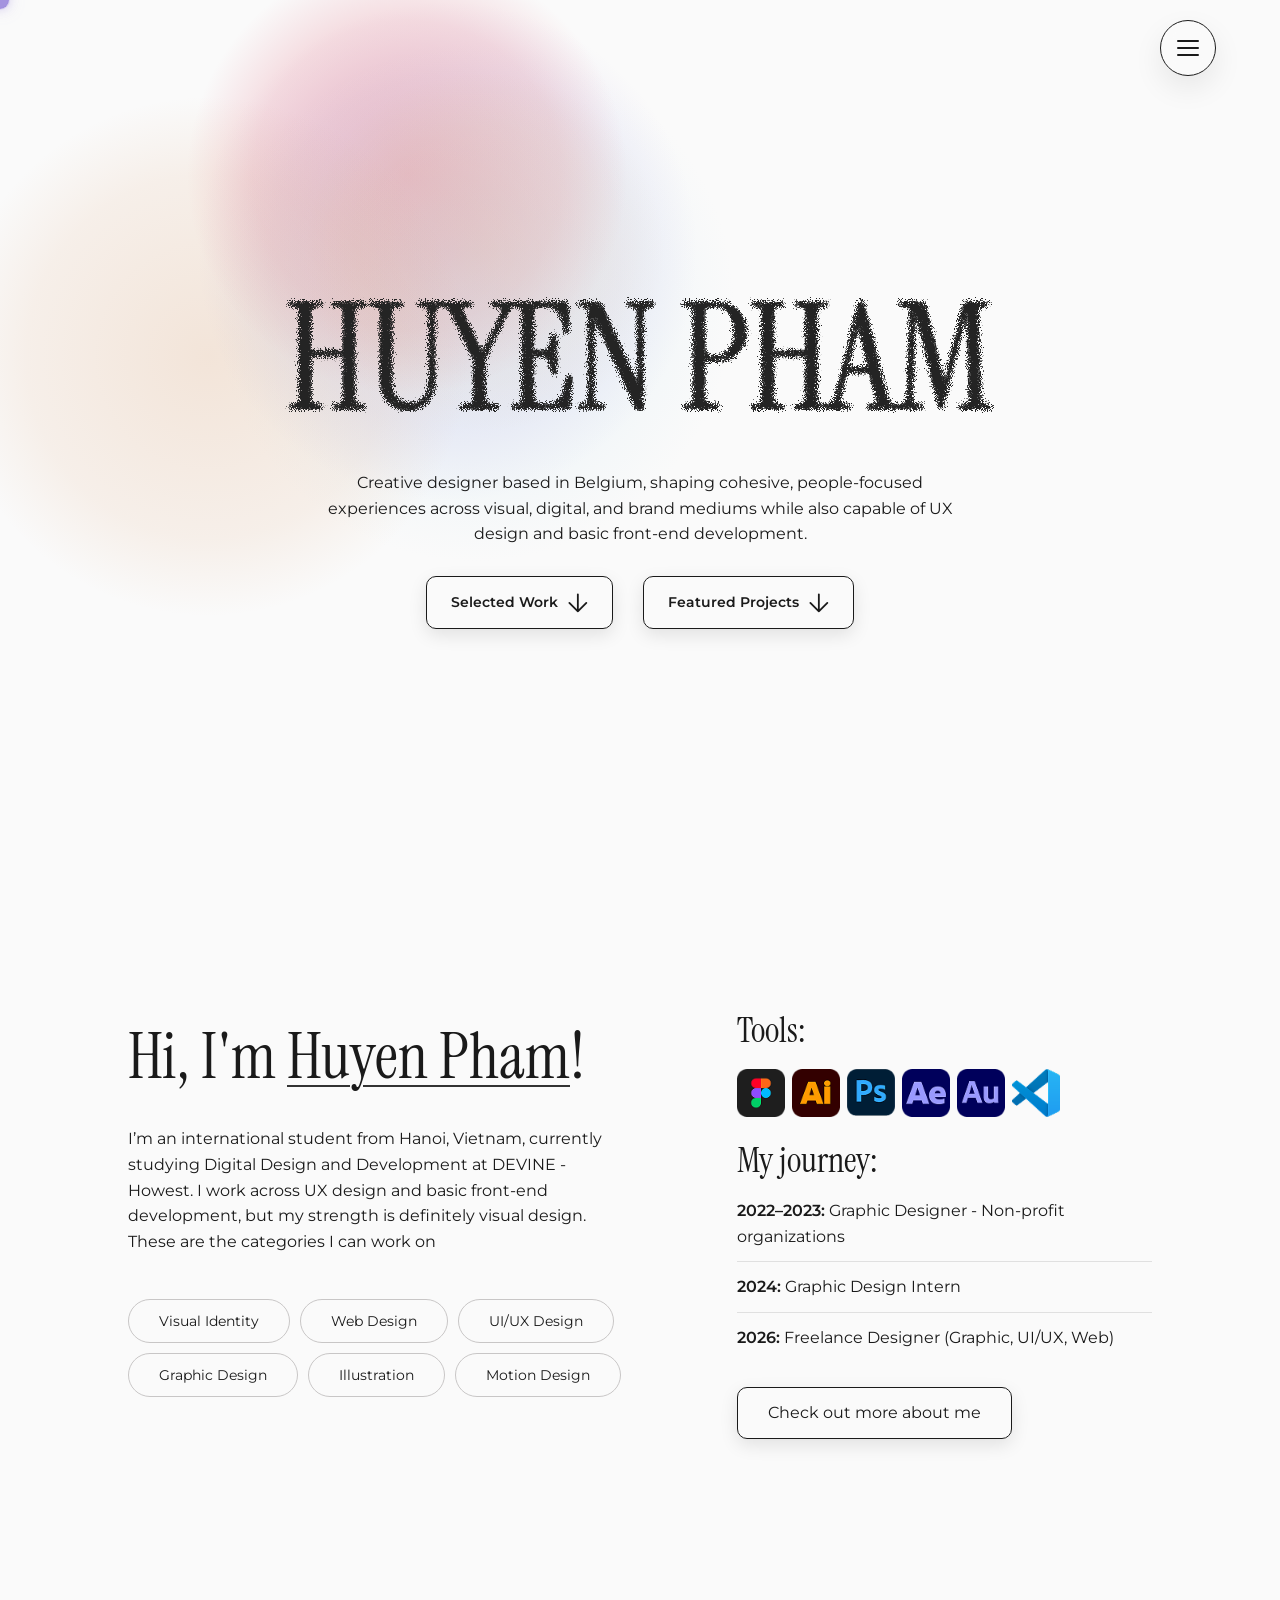
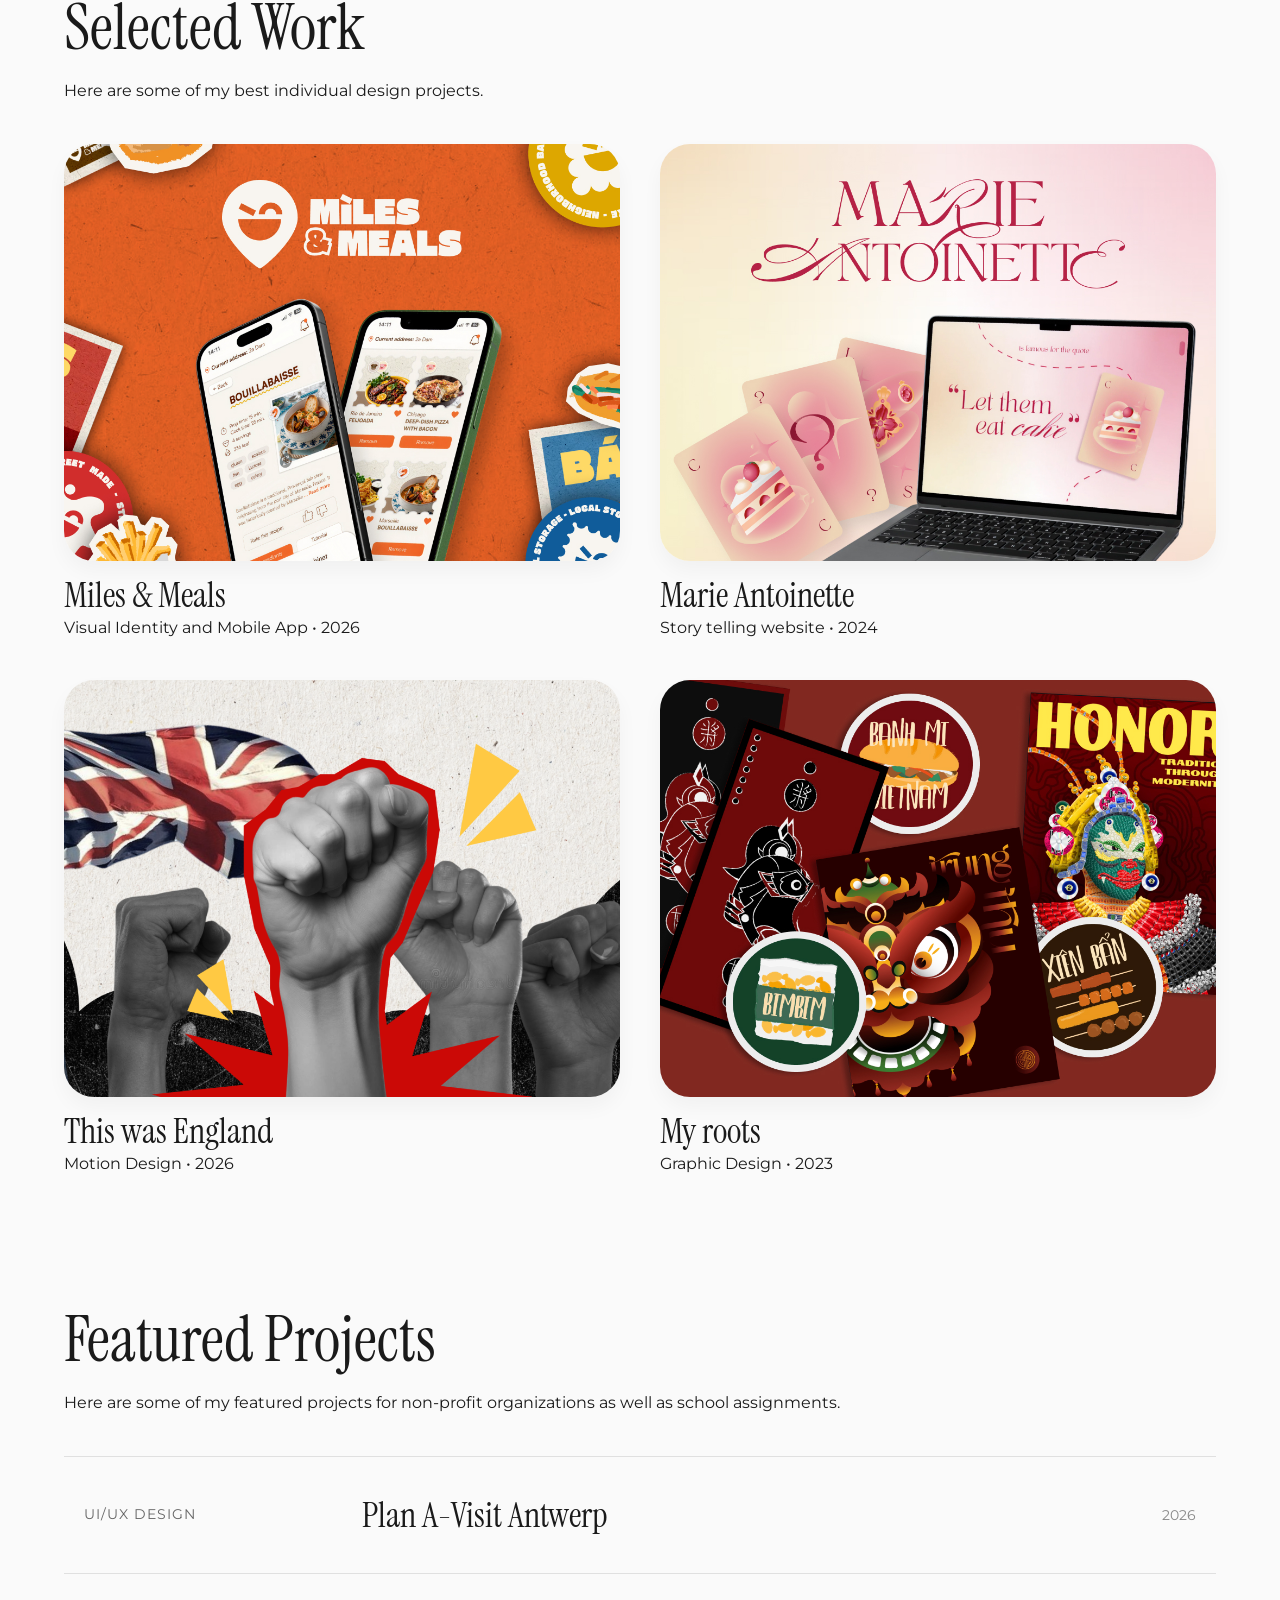
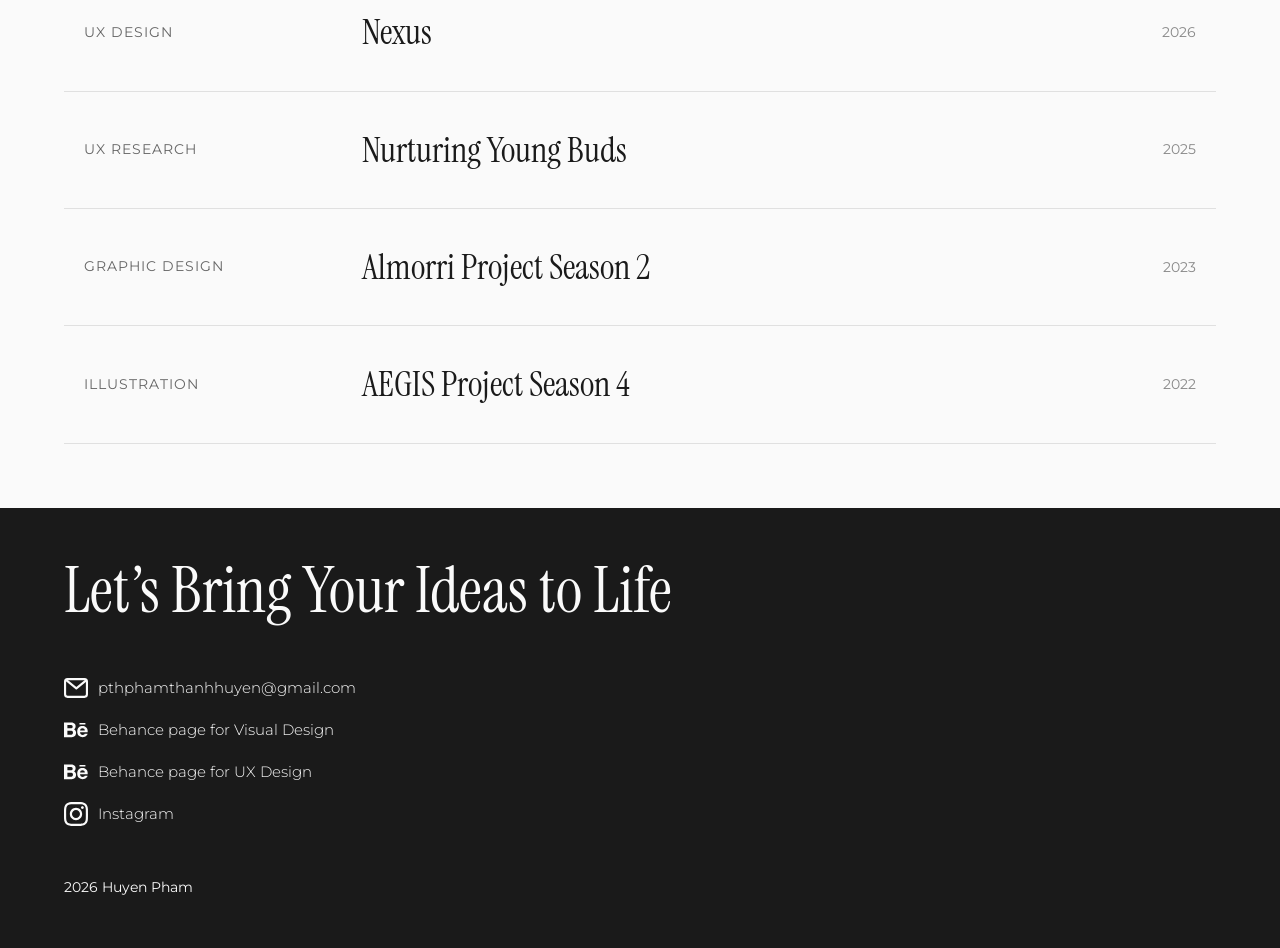
==== commit 0ee151d5: "deleting unecessary files and add resume and update text" ====
--- a/index.html
+++ b/index.html
@@ -98,8 +98,8 @@
                     </defs>
                 </svg>
             </div>
-            <p class="hero-introduction">Creative designer based in Belgium - shaping cohesive, people‑focused
-                experiences across visual, digital, and brand mediums.</p>
+            <p class="hero-introduction">Creative designer based in Belgium, shaping cohesive, people‑focused experiences across visual, digital, and brand
+            mediums while also capable of UX design and basic front‑end development.</p>
             <div class="check-prjs">
                 <a class="btn check-prj" href="#visual-design">
                     <div class="check-prj-text-icon">
@@ -130,9 +130,7 @@
         </div> -->
         <div class="container container1">
             <h2>Hi, I'm <span class="huyenpham-aboutme">Huyen Pham</span>!</h2>
-            <p class="intro-text">I'm an International student from Hanoi, Vietnam! I’m studying Digital Design and
-                Development in DEVINE - Howest right
-                now. These are the categories I can work on</p>
+            <p class="intro-text">I’m an international student from Hanoi, Vietnam, currently studying Digital Design and Development at DEVINE - Howest. I work across UX design and basic front‑end development, but my strength is definitely visual design. <br> These are the categories I can work on</p>
 
             <div class="field-cards">
                 <div class="field-card">Visual Identity</div>
@@ -153,6 +151,7 @@
                     <img src="./assets/logos/photoshop.png" alt="Photoshop">
                     <img src="./assets/logos/aftereffect.png" alt="After Effects">
                     <img src="./assets/logos/audition.png" alt="Adobe XD">
+                    <img src="./assets/logos/vscode.png" alt="Visual Studio Code">
                 </div>
             </div>
             <div class="experience-stack">
--- a/css/style.css
+++ b/css/style.css
@@ -778,7 +778,7 @@
     .software-stack {
         display: flex;
         flex-direction: column;
-        gap: 12px;
+        gap: 7px;
     }
 
 
@@ -836,7 +836,7 @@
     align-items: center;
     gap: 8px;
     padding: clamp(6px, 1.6vw, 10px) clamp(10px, 4.5vw, 30px);
-    border: 1px solid var(--text);
+    border: 1px solid #c8c6c6;
     text-decoration: none;
     color: var(--text);
     border-radius: clamp(12px, 3vw, 30px);
@@ -856,7 +856,7 @@
     display: flex;
     flex-direction: row;
     align-items: center;
-    gap: 18px;
+    gap: 7px;
     flex-wrap: wrap;
     margin-top: 12px;
 }
@@ -1336,7 +1336,7 @@
     gap: 10px;
     padding: 10px 20px;
     width: fit-content;
-    border: 1px solid var(--text);
+    border: 1px solid #c8c6c6;
     border-radius: 30px;
 }
 
@@ -1563,7 +1563,7 @@
     display: inline-block;
     width: fit-content;
     padding: 5px 10px;
-    border: 1px solid var(--text);
+    border: 1px solid #c8c6c6;
     border-radius: 30px;
 
 }
@@ -1635,6 +1635,10 @@
 .skill-item p {
     font-size: 0.9rem;
     color: #555;
+}
+
+.final-result-button-content p {
+    color: inherit;
 }
 
 .cta-box {
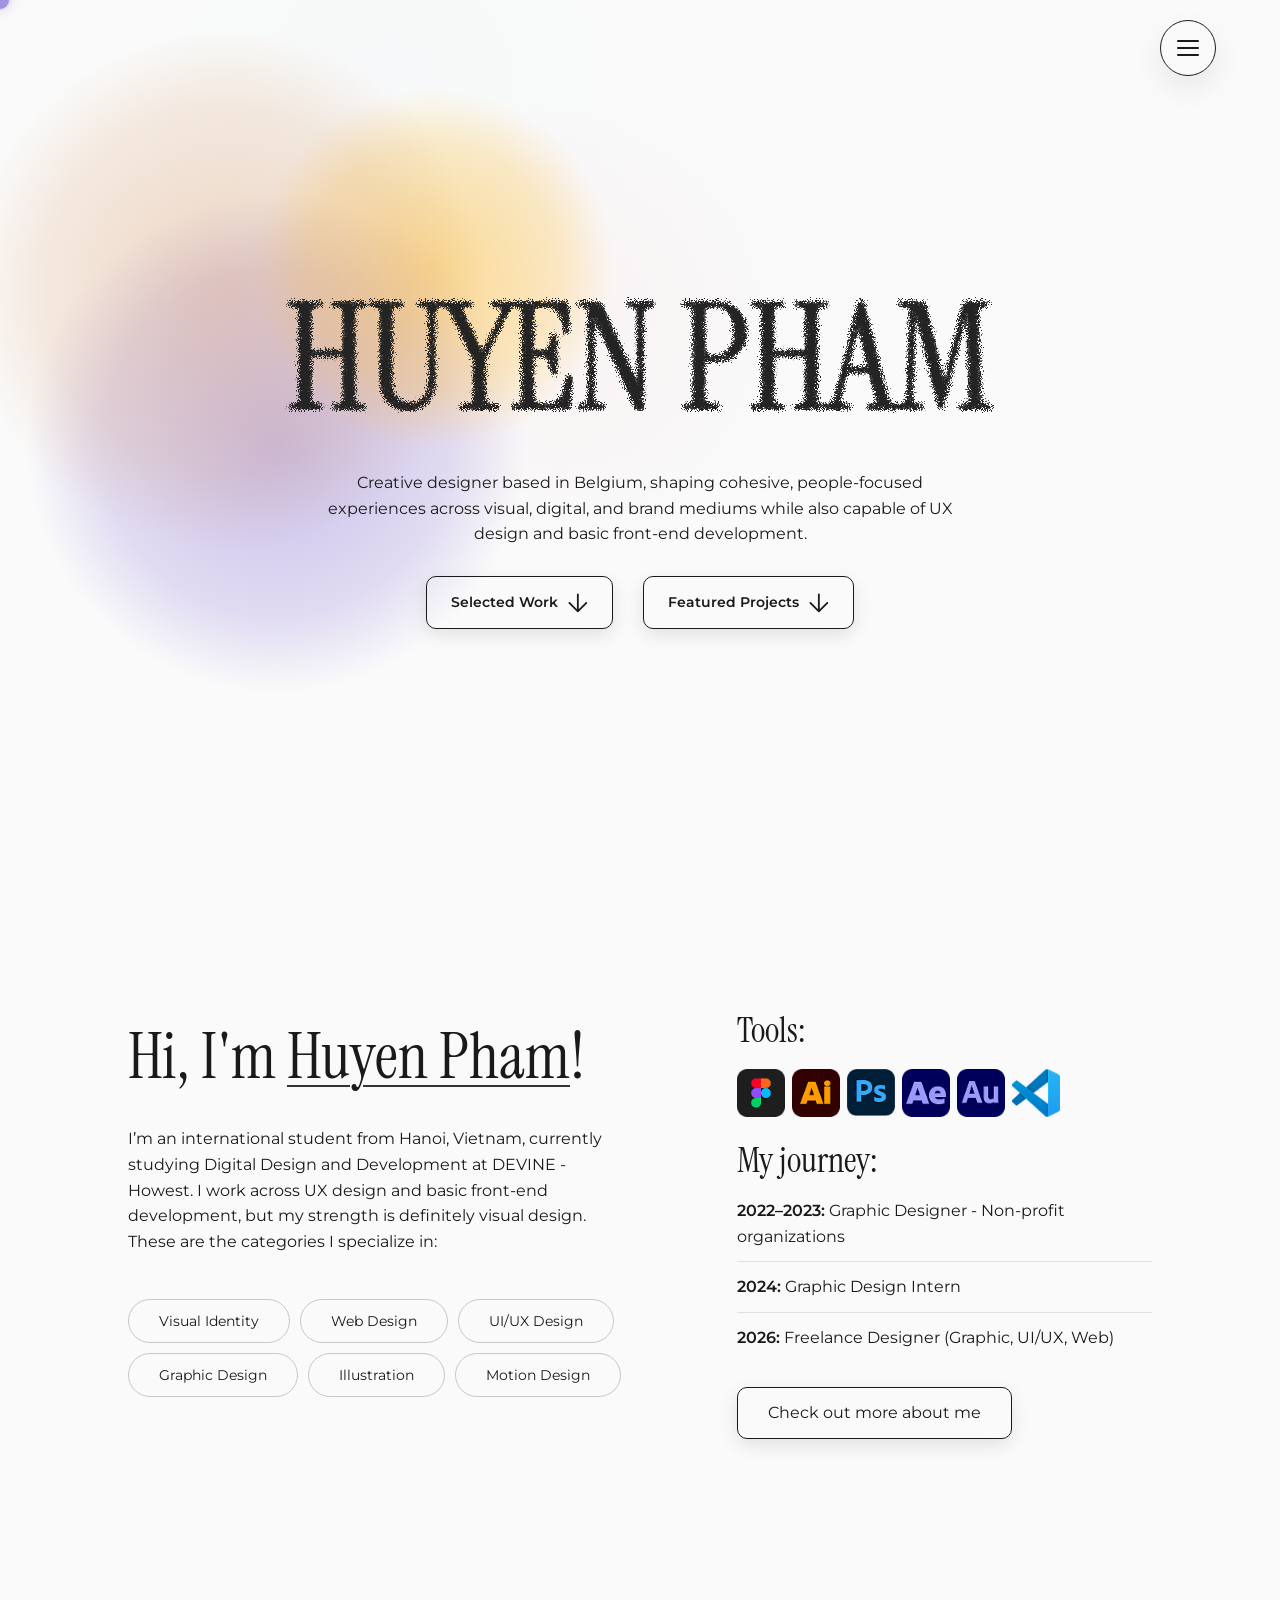
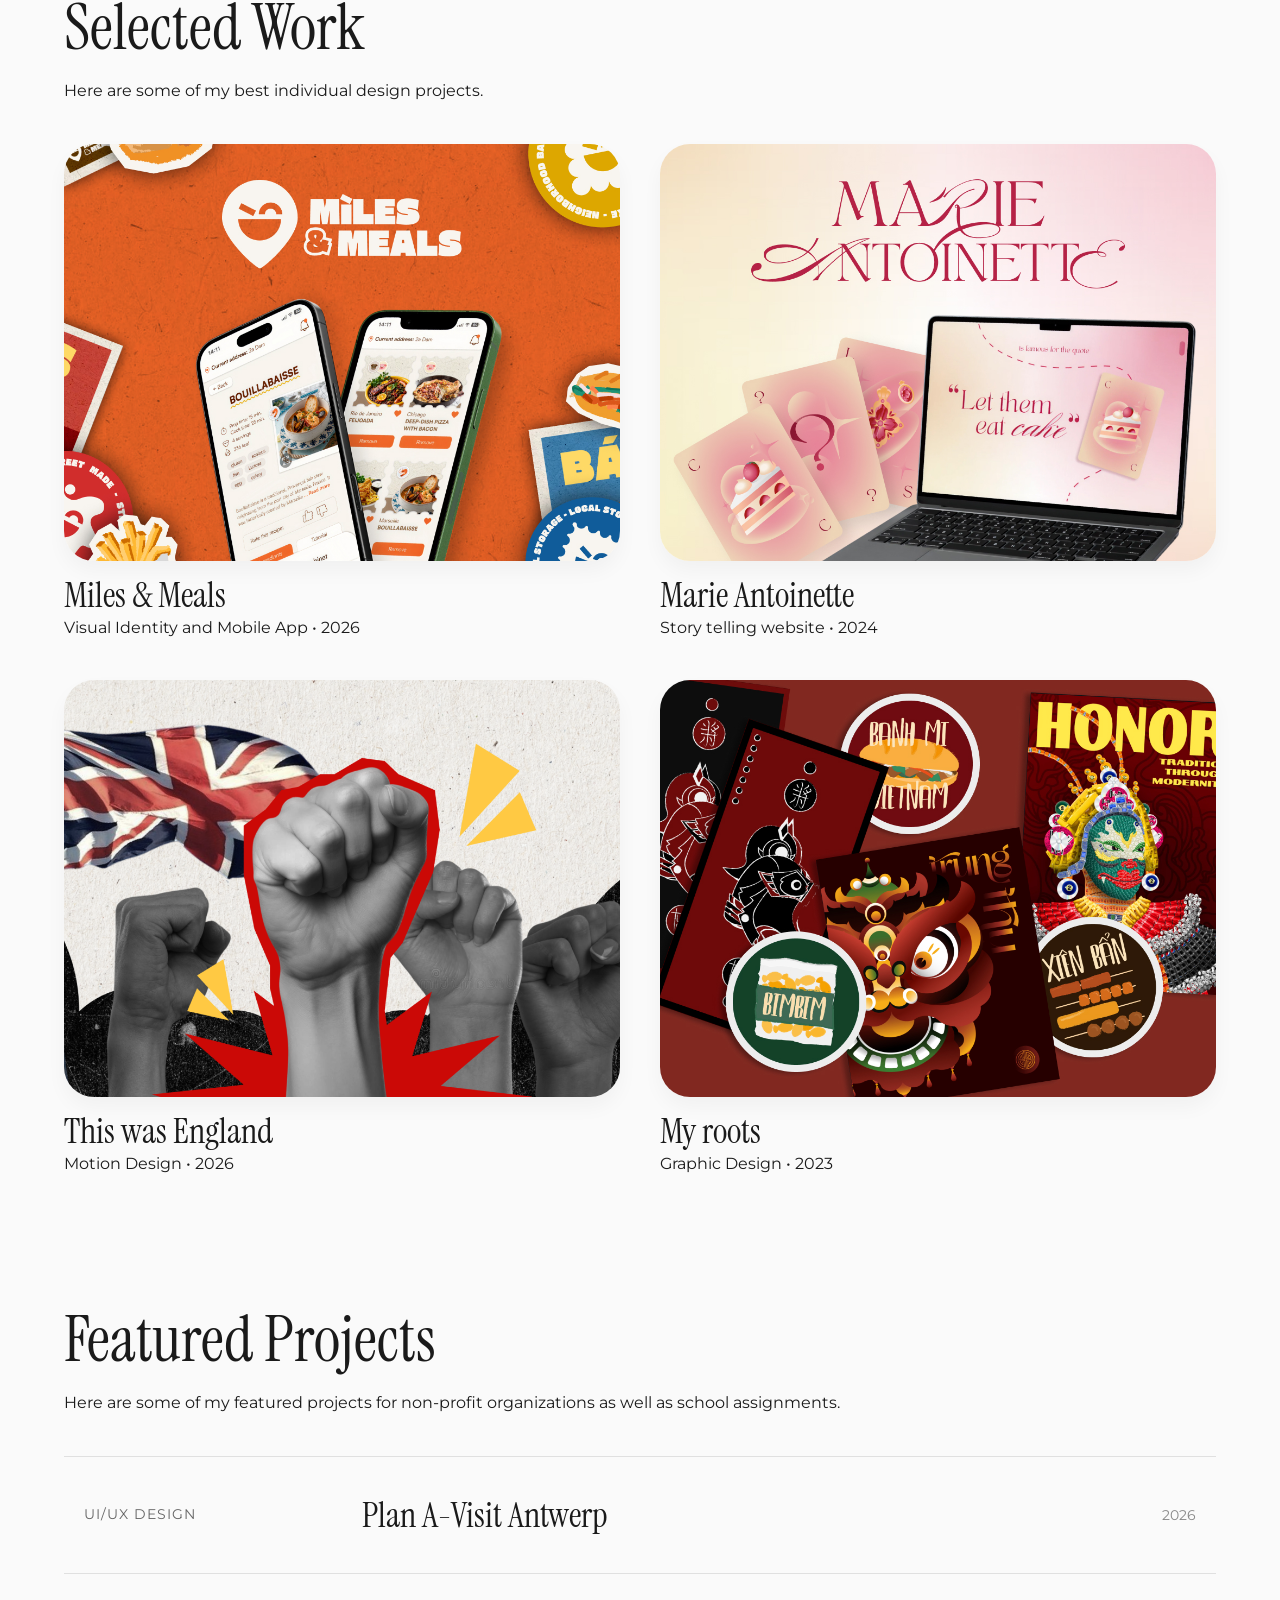
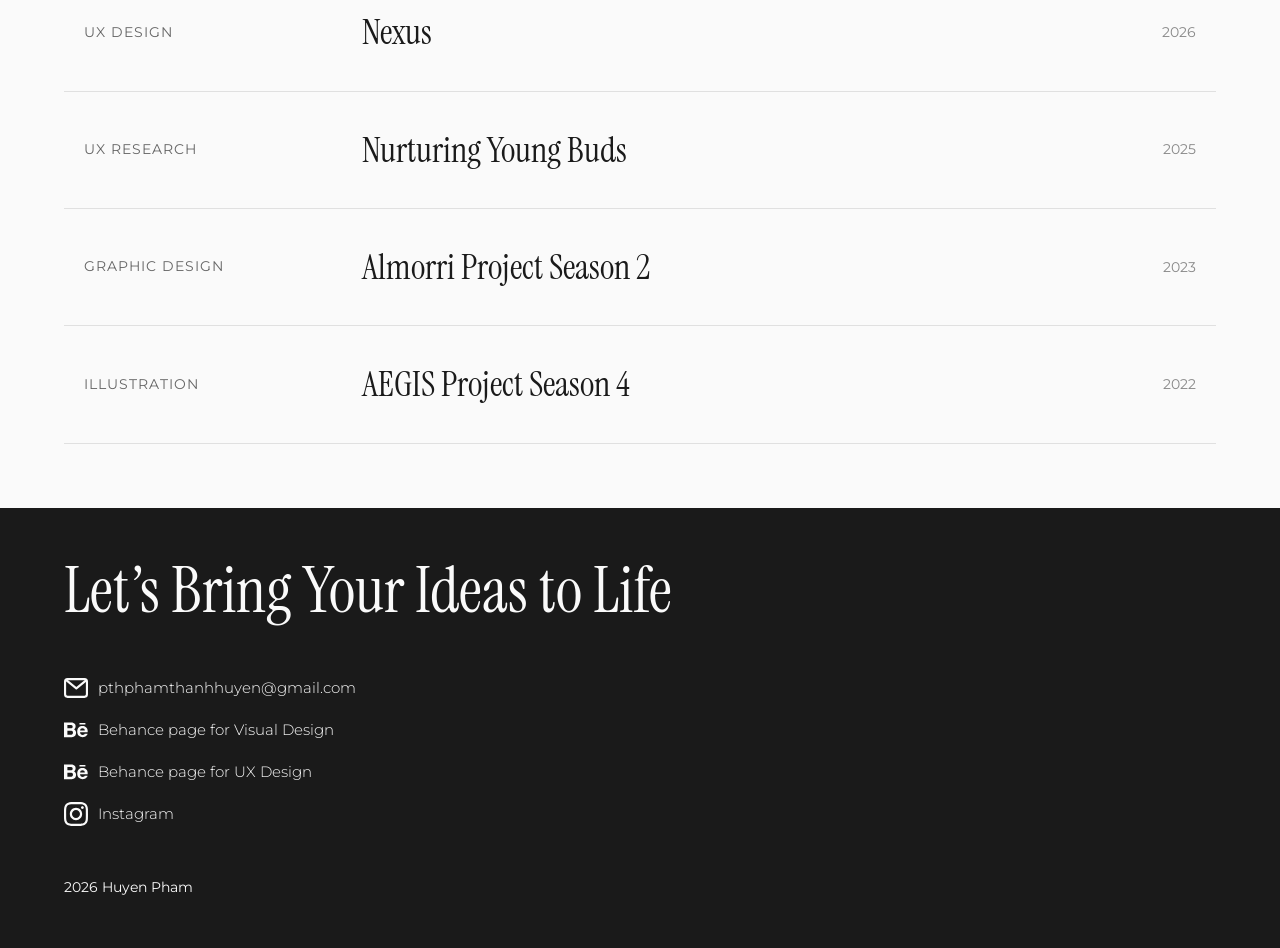
==== commit ea189bb6: "add content" ====
--- a/index.html
+++ b/index.html
@@ -130,7 +130,7 @@
         </div> -->
         <div class="container container1">
             <h2>Hi, I'm <span class="huyenpham-aboutme">Huyen Pham</span>!</h2>
-            <p class="intro-text">I’m an international student from Hanoi, Vietnam, currently studying Digital Design and Development at DEVINE - Howest. I work across UX design and basic front‑end development, but my strength is definitely visual design. <br> These are the categories I can work on</p>
+            <p class="intro-text">I’m an international student from Hanoi, Vietnam, currently studying Digital Design and Development at DEVINE - Howest. I work across UX design and basic front‑end development, but my strength is definitely visual design. <br> These are the categories I specialize in:</p>
 
             <div class="field-cards">
                 <div class="field-card">Visual Identity</div>
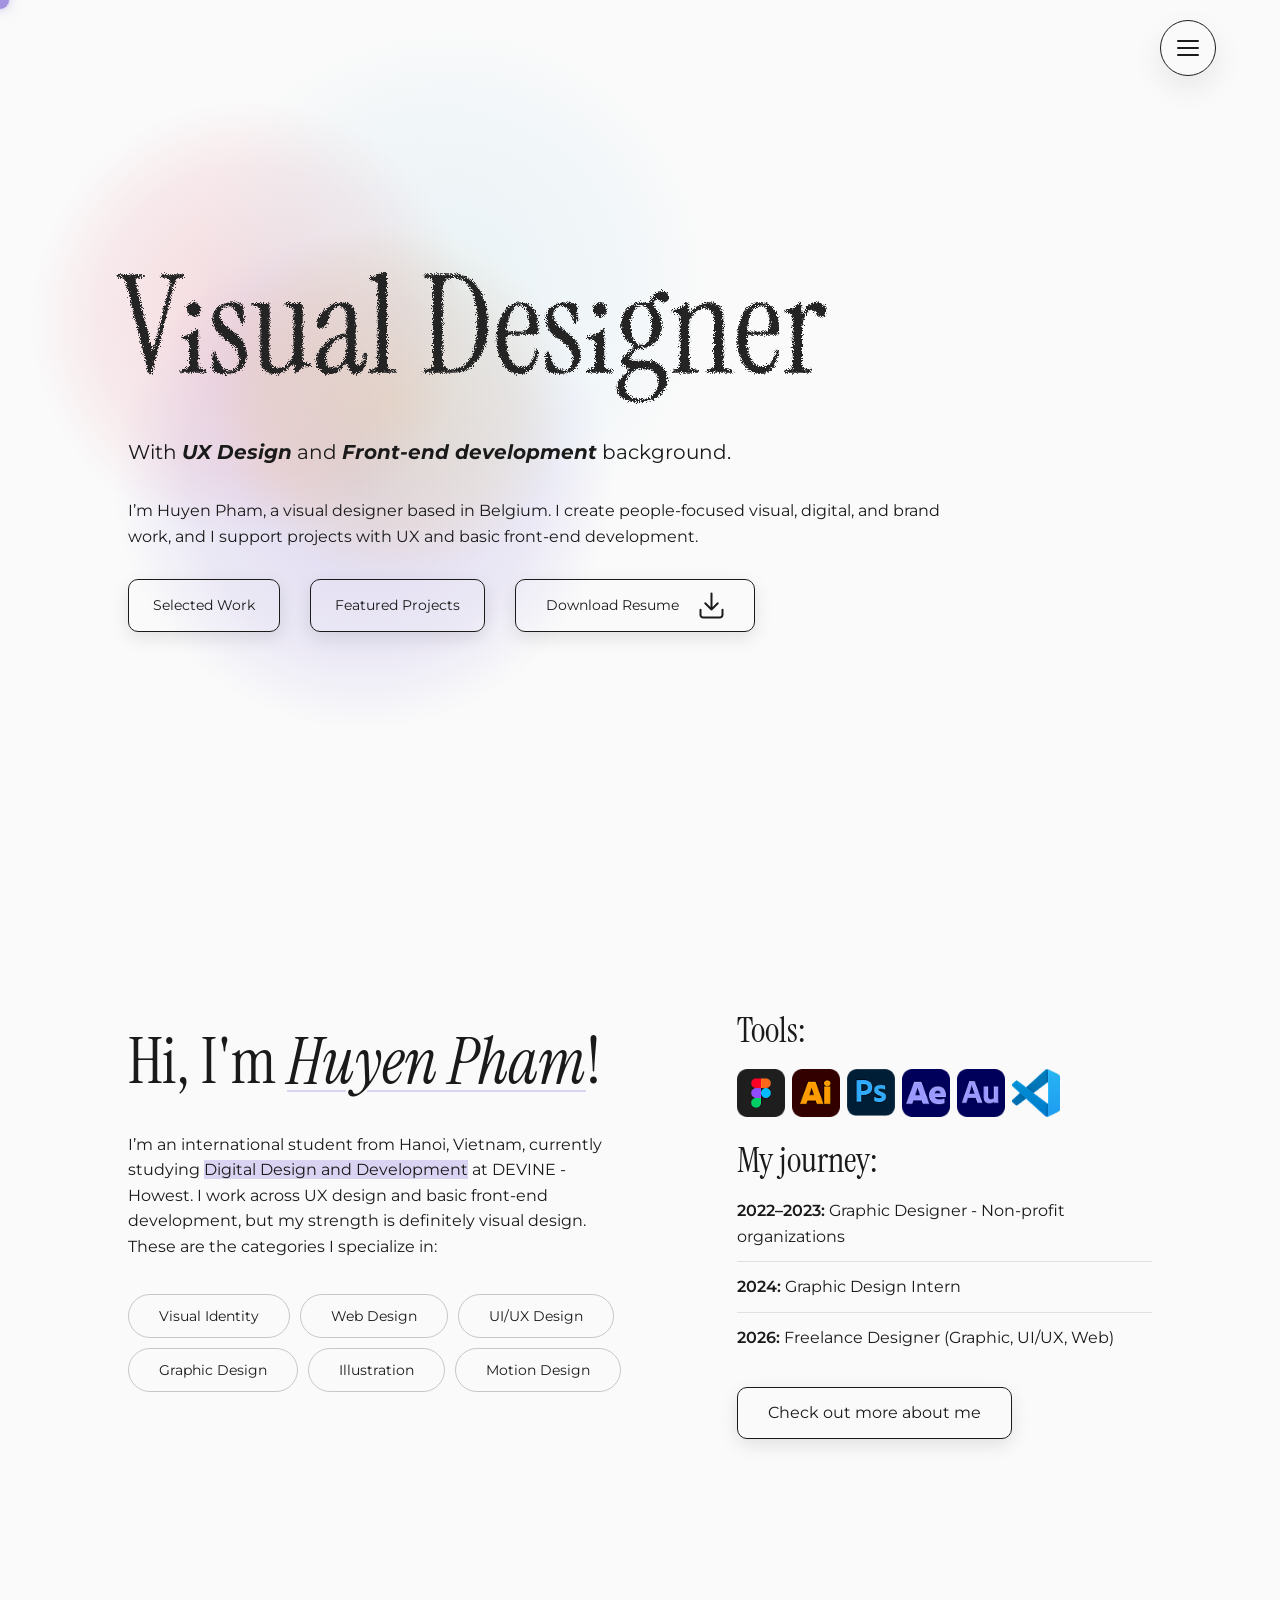
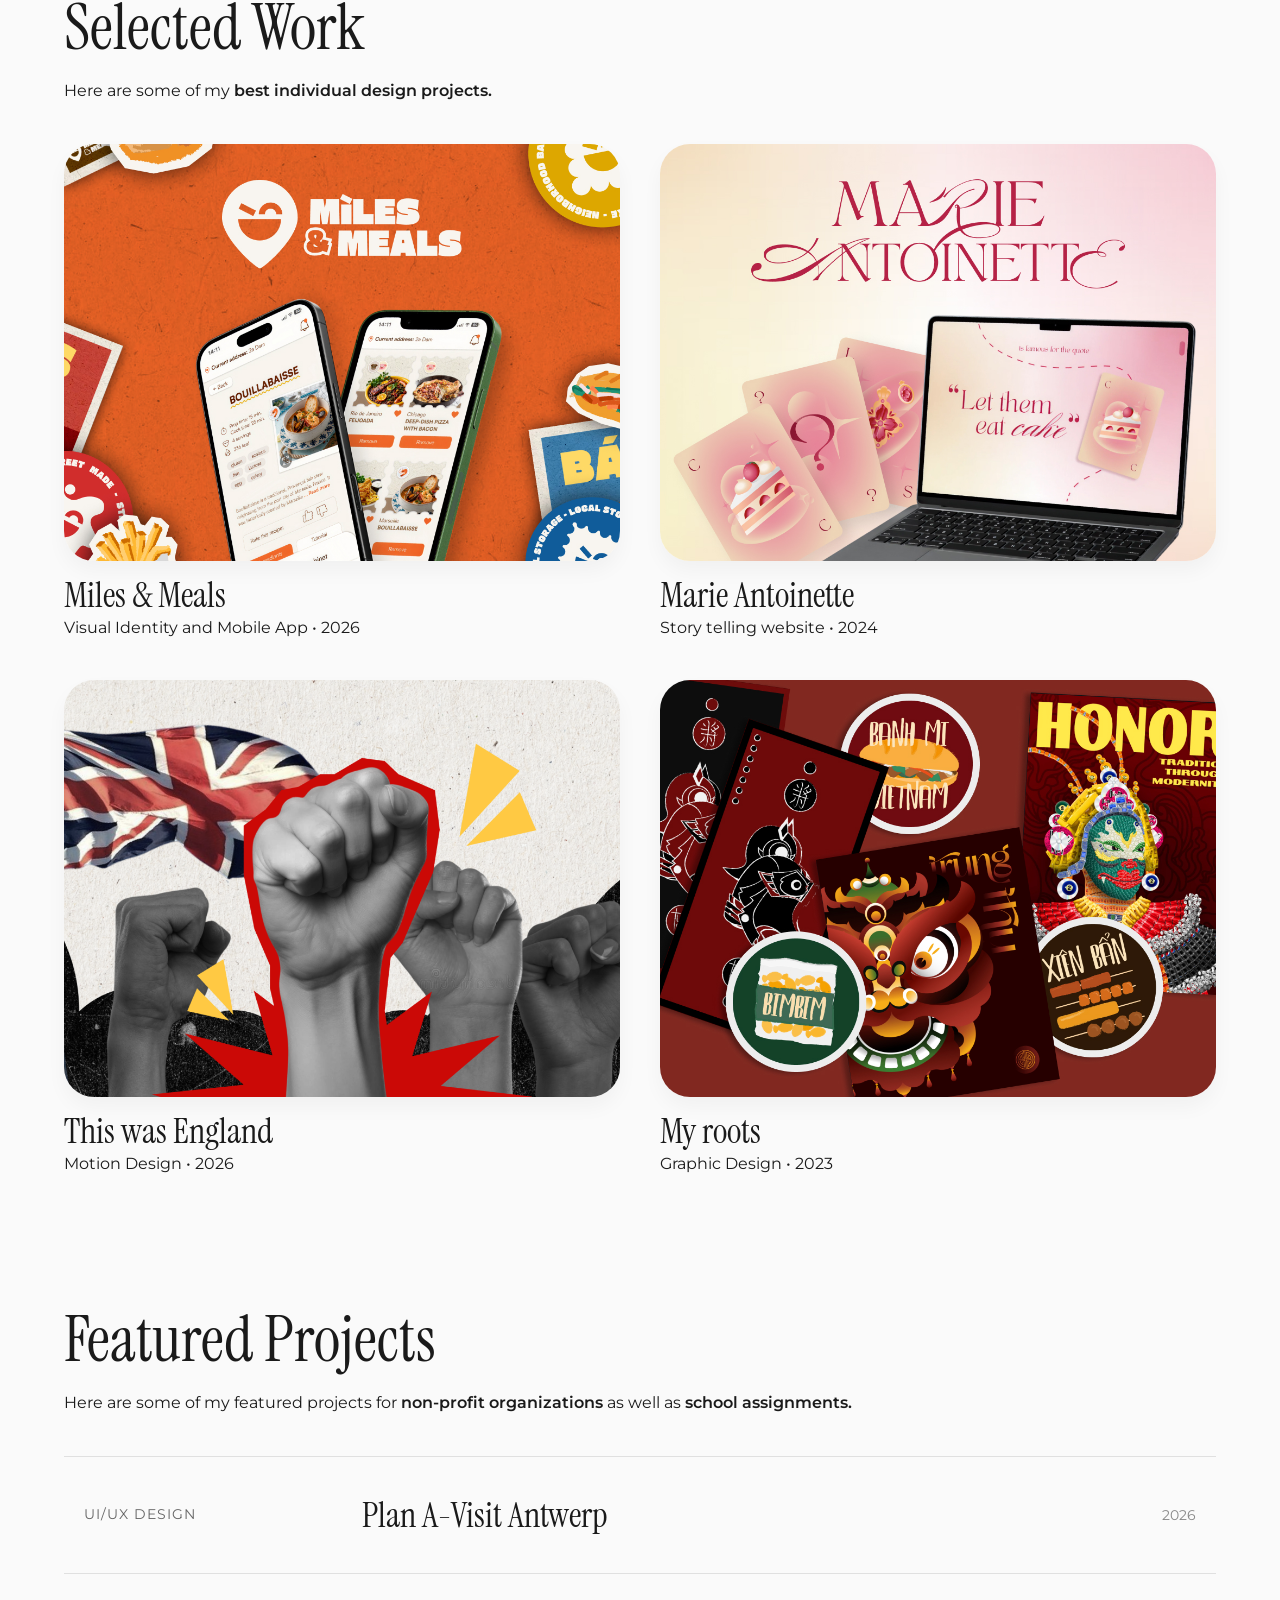
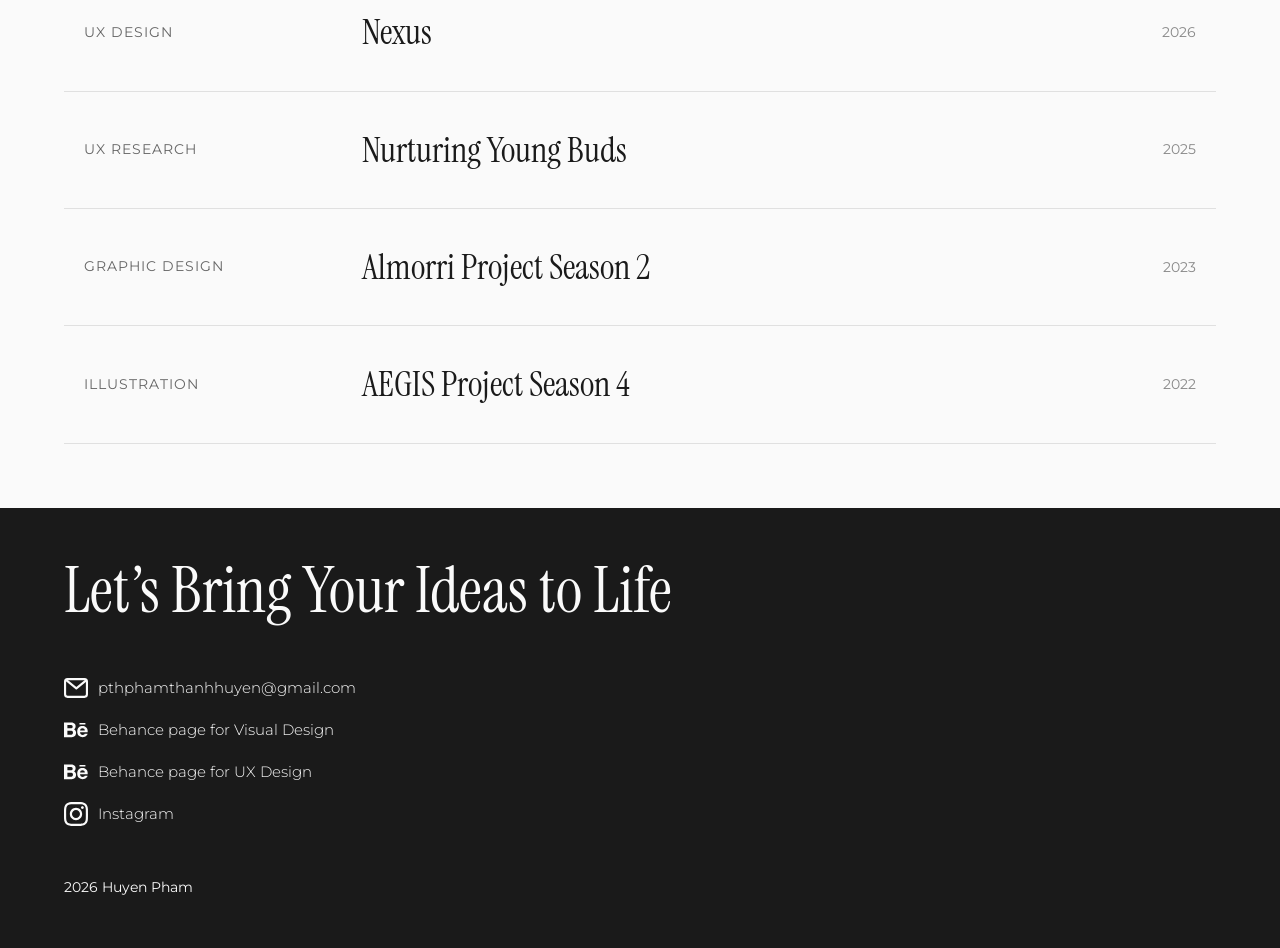
==== commit 3aba8aba: "fix hero again and also about me" ====
--- a/index.html
+++ b/index.html
@@ -35,87 +35,162 @@
     <header id="hero" class="hero-section">
         <div class="hero-content">
             <div class="hero-title">
-                <svg class="title title-mobile" xmlns="http://www.w3.org/2000/svg" width="488" height="345"
-                    viewBox="0 0 488 345" fill="none">
-                    <g filter="url(#filter0_g_178_88)">
-                        <mask id="path-1-outside-1_178_88" maskUnits="userSpaceOnUse" x="7.87817" y="7.76" width="472"
-                            height="328" fill="black">
-                            <rect fill="white" x="7.87817" y="7.76" width="472" height="328" />
-                            <path
-                                d="M14.4948 145.76C12.6148 145.76 11.6748 145.071 11.6748 143.692C11.6748 142.564 12.4895 141.812 14.1188 141.436L18.4428 140.684C21.0748 140.183 22.7668 139.493 23.5188 138.616C24.3961 137.739 24.8348 135.984 24.8348 133.352V22.808C24.8348 20.176 24.3961 18.4213 23.5188 17.544C22.7668 16.6667 21.0748 15.9773 18.4428 15.476L14.1188 14.724C12.4895 14.348 11.6748 13.596 11.6748 12.468C11.6748 11.0893 12.6148 10.4 14.4948 10.4H48.8988C50.7788 10.4 51.7188 11.152 51.7188 12.656C51.7188 13.784 51.0295 14.4733 49.6508 14.724L44.5748 15.476C41.9428 15.852 40.1881 16.5413 39.3108 17.544C38.5588 18.5467 38.1828 20.364 38.1828 22.996V70.184C38.1828 71.9387 39.0601 72.816 40.8148 72.816H78.0388C79.7935 72.816 80.6708 71.9387 80.6708 70.184V22.996C80.6708 20.364 80.2321 18.5467 79.3548 17.544C78.6028 16.5413 76.9108 15.852 74.2788 15.476L69.2028 14.724C67.8241 14.4733 67.1348 13.784 67.1348 12.656C67.1348 11.152 68.0748 10.4 69.9548 10.4H104.359C106.239 10.4 107.179 11.0893 107.179 12.468C107.179 13.596 106.364 14.348 104.735 14.724L100.411 15.476C97.7788 15.9773 96.0241 16.6667 95.1468 17.544C94.3948 18.4213 94.0188 20.176 94.0188 22.808V133.352C94.0188 135.984 94.3948 137.739 95.1468 138.616C96.0241 139.493 97.7788 140.183 100.411 140.684L104.735 141.436C106.364 141.812 107.179 142.564 107.179 143.692C107.179 145.071 106.239 145.76 104.359 145.76H69.9548C68.0748 145.76 67.1348 145.008 67.1348 143.504C67.1348 142.376 67.8241 141.687 69.2028 141.436L74.2788 140.684C76.9108 140.308 78.6028 139.619 79.3548 138.616C80.2321 137.613 80.6708 135.796 80.6708 133.164V81.088C80.6708 79.3333 79.7935 78.456 78.0388 78.456H40.8148C39.0601 78.456 38.1828 79.3333 38.1828 81.088V133.164C38.1828 135.796 38.5588 137.613 39.3108 138.616C40.1881 139.619 41.9428 140.308 44.5748 140.684L49.6508 141.436C51.0295 141.687 51.7188 142.376 51.7188 143.504C51.7188 145.008 50.7788 145.76 48.8988 145.76H14.4948ZM162.432 147.452C155.664 147.452 149.648 145.885 144.384 142.752C139.245 139.493 135.234 135.044 132.352 129.404C129.469 123.639 128.028 117.059 128.028 109.664V22.808C128.028 20.176 127.589 18.4213 126.712 17.544C125.96 16.6667 124.268 15.9773 121.636 15.476L117.312 14.724C115.682 14.348 114.868 13.596 114.868 12.468C114.868 11.0893 115.808 10.4 117.688 10.4H152.092C153.972 10.4 154.912 11.152 154.912 12.656C154.912 13.784 154.222 14.4733 152.844 14.724L147.768 15.476C145.261 15.852 143.569 16.5413 142.692 17.544C141.814 18.5467 141.376 20.364 141.376 22.996V109.852C141.376 119.377 143.506 126.772 147.768 132.036C152.029 137.3 157.982 139.932 165.628 139.932C173.398 139.932 179.414 137.3 183.676 132.036C187.937 126.772 190.068 119.377 190.068 109.852V26.756C190.068 19.988 187.937 16.228 183.676 15.476L178.6 14.724C177.221 14.4733 176.532 13.784 176.532 12.656C176.532 11.152 177.472 10.4 179.352 10.4H206.424C208.304 10.4 209.244 11.0893 209.244 12.468C209.244 13.596 208.429 14.348 206.8 14.724L202.476 15.476C198.214 16.228 196.084 19.9253 196.084 26.568V109.664C196.084 121.069 193.013 130.219 186.872 137.112C180.73 144.005 172.584 147.452 162.432 147.452ZM232.647 145.76C230.767 145.76 229.827 145.071 229.827 143.692C229.827 142.313 230.641 141.561 232.271 141.436L240.731 140.12C243.237 139.744 244.929 139.117 245.807 138.24C246.684 137.237 247.123 135.42 247.123 132.788V88.42C247.123 85.6627 246.496 82.968 245.243 80.336L217.607 22.432C216.729 20.3013 215.727 18.672 214.599 17.544C213.471 16.416 211.841 15.6013 209.711 15.1L208.019 14.724C206.264 14.348 205.387 13.5333 205.387 12.28C205.387 11.0267 206.327 10.4 208.207 10.4H240.355C242.109 10.4 242.987 11.0893 242.987 12.468C242.987 13.8467 241.921 14.5987 239.791 14.724L236.219 15.1C234.088 15.2253 232.584 15.9147 231.707 17.168C230.829 18.4213 231.017 20.364 232.271 22.996L255.395 72.252C255.896 73.1293 256.523 73.568 257.275 73.568C258.027 73.568 258.653 73.1293 259.155 72.252L281.339 26.944C282.968 23.6853 283.344 21.0533 282.467 19.048C281.715 16.9173 279.897 15.664 277.015 15.288L272.879 14.724C270.748 14.348 269.683 13.596 269.683 12.468C269.683 11.0893 270.56 10.4 272.315 10.4H299.011C300.891 10.4 301.831 11.0267 301.831 12.28C301.831 13.5333 300.953 14.348 299.199 14.724L297.319 15.1C295.564 15.476 293.997 16.5413 292.619 18.296C291.365 20.0507 289.673 22.996 287.543 27.132L262.915 76.576C262.037 78.3307 261.411 80.0227 261.035 81.652C260.659 83.156 260.471 84.9107 260.471 86.916V132.788C260.471 135.42 260.909 137.237 261.787 138.24C262.789 139.117 264.481 139.744 266.863 140.12L275.323 141.436C276.952 141.561 277.767 142.313 277.767 143.692C277.767 145.071 276.827 145.76 274.947 145.76H232.647ZM298.331 145.76C296.451 145.76 295.511 145.071 295.511 143.692C295.511 142.564 296.325 141.812 297.955 141.436L302.279 140.684C304.911 140.183 306.603 139.493 307.355 138.616C308.232 137.739 308.671 135.984 308.671 133.352V22.808C308.671 20.176 308.232 18.4213 307.355 17.544C306.603 16.6667 304.911 15.9773 302.279 15.476L297.955 14.724C296.325 14.348 295.511 13.596 295.511 12.468C295.511 11.0893 296.451 10.4 298.331 10.4H361.499C364.381 10.4 365.948 11.8413 366.199 14.724L367.703 45.932C367.953 48.0627 367.139 49.128 365.259 49.128C363.755 49.128 362.877 48.3133 362.627 46.684L361.499 39.728C360.12 31.2053 357.3 25.0013 353.039 21.116C348.777 17.1053 342.887 15.1 335.367 15.1C330.353 15.1 326.844 15.852 324.839 17.356C322.959 18.7347 322.019 21.2413 322.019 24.876V70.184C322.019 71.9387 322.896 72.816 324.651 72.816H334.051C339.565 72.816 342.949 69.8707 344.203 63.98L346.083 54.58C346.584 52.7 347.649 51.8853 349.279 52.136C350.657 52.3867 351.347 53.452 351.347 55.332V97.632C351.347 99.512 350.657 100.577 349.279 100.828C347.649 101.079 346.584 100.264 346.083 98.384L344.203 89.172C343.325 84.7853 342.072 81.9027 340.443 80.524C338.939 79.1453 336.745 78.456 333.863 78.456H324.651C322.896 78.456 322.019 79.3333 322.019 81.088V128.276C322.019 132.788 323.147 136.047 325.403 138.052C327.784 140.057 332.045 141.06 338.187 141.06C344.453 141.06 349.78 139.493 354.167 136.36C358.679 133.101 361.812 127.085 363.567 118.312L365.823 107.22C366.199 105.591 367.139 104.776 368.643 104.776C370.397 104.776 371.149 105.841 370.899 107.972L369.019 141.436C368.768 144.319 367.201 145.76 364.319 145.76H298.331ZM457.778 147.452C455.773 147.452 454.081 145.948 452.702 142.94L401.754 32.396C401.378 31.5187 400.877 31.1427 400.25 31.268C399.749 31.3933 399.498 31.9573 399.498 32.96V129.592C399.498 133.101 400.062 135.796 401.19 137.676C402.444 139.431 404.637 140.559 407.77 141.06L410.214 141.436C411.844 141.561 412.658 142.313 412.658 143.692C412.658 145.071 411.718 145.76 409.838 145.76H382.954C381.074 145.76 380.134 145.071 380.134 143.692C380.134 142.313 380.949 141.561 382.578 141.436L385.022 141.06C388.281 140.559 390.537 139.431 391.79 137.676C393.044 135.796 393.67 133.101 393.67 129.592V22.808C393.67 20.176 393.232 18.4213 392.354 17.544C391.602 16.6667 389.785 15.9773 386.902 15.476L382.578 14.724C380.949 14.348 380.134 13.596 380.134 12.468C380.134 11.0893 381.074 10.4 382.954 10.4H403.07C406.204 10.4 408.397 11.7787 409.65 14.536L454.018 112.108C454.394 112.86 454.833 113.173 455.334 113.048C455.961 112.923 456.274 112.484 456.274 111.732V26.568C456.274 22.5573 455.585 19.8 454.206 18.296C452.828 16.6667 451.073 15.664 448.942 15.288L445.558 14.724C443.929 14.348 443.114 13.596 443.114 12.468C443.114 11.0893 444.054 10.4 445.934 10.4H472.818C474.698 10.4 475.638 11.0893 475.638 12.468C475.638 13.8467 474.824 14.5987 473.194 14.724L470.75 15.1C467.492 15.6013 465.236 16.6667 463.982 18.296C462.729 19.8 462.102 22.5573 462.102 26.568V141.436C462.102 143.692 461.664 145.259 460.786 146.136C460.034 147.013 459.032 147.452 457.778 147.452ZM13.7598 333.76C11.5198 333.76 10.3998 332.939 10.3998 331.296C10.3998 329.952 11.3705 329.056 13.3118 328.608L18.4638 327.712C21.5998 327.115 23.6158 326.293 24.5118 325.248C25.5571 324.203 26.0798 322.112 26.0798 318.976V187.264C26.0798 184.128 25.5571 182.037 24.5118 180.992C23.6158 179.947 21.5998 179.125 18.4638 178.528L13.3118 177.632C11.3705 177.184 10.3998 176.288 10.3998 174.944C10.3998 173.301 11.5198 172.48 13.7598 172.48H60.5758C69.3865 172.48 77.1518 174.421 83.8718 178.304C90.5918 182.037 95.8185 187.264 99.5518 193.984C103.285 200.704 105.152 208.469 105.152 217.28C105.152 225.792 103.285 233.333 99.5518 239.904C95.8185 246.475 90.6665 251.627 84.0958 255.36C77.5251 258.944 69.9091 260.736 61.2478 260.736H45.1198C43.0291 260.736 41.9838 261.781 41.9838 263.872V318.08C41.9838 321.216 42.5811 323.381 43.7758 324.576C44.9705 325.621 47.6585 326.517 51.8398 327.264L60.1278 328.608C61.7705 328.907 62.5918 329.728 62.5918 331.072C62.5918 332.864 61.4718 333.76 59.2318 333.76H13.7598ZM41.9838 242.816C41.9838 251.029 46.9865 255.136 56.9918 255.136C66.6985 255.136 74.3145 251.701 79.8398 244.832C85.5145 237.963 88.3518 228.555 88.3518 216.608C88.3518 204.363 85.5145 194.88 79.8398 188.16C74.1651 181.44 66.1011 178.08 55.6478 178.08C46.5385 178.08 41.9838 181.067 41.9838 187.04V242.816ZM118.104 333.76C115.864 333.76 114.744 332.939 114.744 331.296C114.744 329.952 115.714 329.056 117.656 328.608L122.808 327.712C125.944 327.115 127.96 326.293 128.856 325.248C129.901 324.203 130.424 322.112 130.424 318.976V187.264C130.424 184.128 129.901 182.037 128.856 180.992C127.96 179.947 125.944 179.125 122.808 178.528L117.656 177.632C115.714 177.184 114.744 176.288 114.744 174.944C114.744 173.301 115.864 172.48 118.104 172.48H159.096C161.336 172.48 162.456 173.376 162.456 175.168C162.456 176.512 161.634 177.333 159.992 177.632L153.944 178.528C150.808 178.976 148.717 179.797 147.672 180.992C146.776 182.187 146.328 184.352 146.328 187.488V243.712C146.328 245.803 147.373 246.848 149.464 246.848H193.816C195.906 246.848 196.952 245.803 196.952 243.712V187.488C196.952 184.352 196.429 182.187 195.384 180.992C194.488 179.797 192.472 178.976 189.336 178.528L183.288 177.632C181.645 177.333 180.824 176.512 180.824 175.168C180.824 173.376 181.944 172.48 184.184 172.48H225.176C227.416 172.48 228.536 173.301 228.536 174.944C228.536 176.288 227.565 177.184 225.624 177.632L220.472 178.528C217.336 179.125 215.245 179.947 214.2 180.992C213.304 182.037 212.856 184.128 212.856 187.264V318.976C212.856 322.112 213.304 324.203 214.2 325.248C215.245 326.293 217.336 327.115 220.472 327.712L225.624 328.608C227.565 329.056 228.536 329.952 228.536 331.296C228.536 332.939 227.416 333.76 225.176 333.76H184.184C181.944 333.76 180.824 332.864 180.824 331.072C180.824 329.728 181.645 328.907 183.288 328.608L189.336 327.712C192.472 327.264 194.488 326.443 195.384 325.248C196.429 324.053 196.952 321.888 196.952 318.752V256.704C196.952 254.613 195.906 253.568 193.816 253.568H149.464C147.373 253.568 146.328 254.613 146.328 256.704V318.752C146.328 321.888 146.776 324.053 147.672 325.248C148.717 326.443 150.808 327.264 153.944 327.712L159.992 328.608C161.634 328.907 162.456 329.728 162.456 331.072C162.456 332.864 161.336 333.76 159.096 333.76H118.104ZM228.597 333.76C226.357 333.76 225.237 333.013 225.237 331.52C225.237 330.027 226.282 329.056 228.373 328.608L231.733 327.936C234.719 327.339 236.959 325.92 238.453 323.68C239.946 321.291 241.215 318.005 242.261 313.824L276.981 173.824C277.279 172.331 277.727 171.36 278.325 170.912C279.071 170.464 279.743 170.24 280.341 170.24C281.087 170.24 281.759 170.464 282.357 170.912C283.103 171.36 283.626 172.331 283.925 173.824L319.317 315.84C320.362 320.021 321.557 322.933 322.901 324.576C324.245 326.219 326.335 327.339 329.173 327.936L332.533 328.608C334.623 329.056 335.669 330.027 335.669 331.52C335.669 333.013 334.549 333.76 332.309 333.76H294.005C291.914 333.76 290.869 332.939 290.869 331.296C290.869 329.653 292.138 328.757 294.677 328.608L298.933 328.16C301.471 327.861 303.039 327.04 303.637 325.696C304.383 324.352 304.383 322.037 303.637 318.752L295.125 284.032C294.229 280.149 291.765 278.208 287.733 278.208H264.213C260.33 278.208 257.866 280.149 256.821 284.032L249.205 314.048C246.965 322.56 249.205 327.264 255.925 328.16L259.285 328.608C261.823 329.056 263.093 329.952 263.093 331.296C263.093 332.939 262.047 333.76 259.957 333.76H228.597ZM263.541 271.488H288.181C290.57 271.488 291.541 270.219 291.093 267.68L276.757 207.648H275.637L260.629 267.68C260.181 270.219 261.151 271.488 263.541 271.488ZM402.204 331.52C401.606 331.52 400.934 331.296 400.188 330.848C399.441 330.4 398.918 329.429 398.62 327.936L364.796 190.624C364.646 189.579 364.198 189.131 363.452 189.28C362.705 189.28 362.332 189.803 362.332 190.848L357.852 314.496C357.702 318.677 358.374 321.888 359.868 324.128C361.361 326.219 363.974 327.563 367.708 328.16L370.62 328.608C372.561 328.757 373.532 329.653 373.532 331.296C373.532 332.939 372.412 333.76 370.172 333.76H338.14C335.9 333.76 334.78 332.939 334.78 331.296C334.78 329.653 335.75 328.757 337.692 328.608L340.604 328.16C344.486 327.563 347.1 326.219 348.444 324.128C349.937 321.888 350.758 318.677 350.908 314.496L355.388 187.264C355.537 184.128 355.089 182.037 354.044 180.992C352.998 179.947 350.758 179.125 347.324 178.528L342.172 177.632C340.23 177.184 339.26 176.288 339.26 174.944C339.26 173.301 340.38 172.48 342.62 172.48H369.5C374.129 172.48 376.966 174.72 378.012 179.2L405.116 290.976C405.414 292.021 405.862 292.544 406.46 292.544C407.206 292.544 407.654 292.021 407.804 290.976L436.028 178.08C436.924 174.347 439.313 172.48 443.196 172.48H469.628C471.868 172.48 472.988 173.301 472.988 174.944C472.988 176.288 472.017 177.184 470.076 177.632L464.924 178.528C461.788 179.125 459.697 179.947 458.652 180.992C457.606 182.037 457.158 184.128 457.308 187.264L461.788 318.976C461.937 322.112 462.46 324.203 463.356 325.248C464.252 326.293 466.268 327.115 469.404 327.712L474.556 328.608C476.497 329.056 477.468 329.952 477.468 331.296C477.468 332.939 476.348 333.76 474.108 333.76H433.564C431.324 333.76 430.204 332.939 430.204 331.296C430.204 329.952 431.174 329.056 433.116 328.608L438.268 327.712C441.404 327.115 443.494 326.293 444.54 325.248C445.585 324.203 446.033 322.112 445.884 318.976L442.076 190.848C442.076 189.803 441.702 189.28 440.956 189.28C440.358 189.131 439.91 189.504 439.612 190.4L405.564 327.936C405.265 329.429 404.742 330.4 403.996 330.848C403.398 331.296 402.801 331.52 402.204 331.52Z" />
-                        </mask>
-                        <path
-                            d="M14.4948 145.76C12.6148 145.76 11.6748 145.071 11.6748 143.692C11.6748 142.564 12.4895 141.812 14.1188 141.436L18.4428 140.684C21.0748 140.183 22.7668 139.493 23.5188 138.616C24.3961 137.739 24.8348 135.984 24.8348 133.352V22.808C24.8348 20.176 24.3961 18.4213 23.5188 17.544C22.7668 16.6667 21.0748 15.9773 18.4428 15.476L14.1188 14.724C12.4895 14.348 11.6748 13.596 11.6748 12.468C11.6748 11.0893 12.6148 10.4 14.4948 10.4H48.8988C50.7788 10.4 51.7188 11.152 51.7188 12.656C51.7188 13.784 51.0295 14.4733 49.6508 14.724L44.5748 15.476C41.9428 15.852 40.1881 16.5413 39.3108 17.544C38.5588 18.5467 38.1828 20.364 38.1828 22.996V70.184C38.1828 71.9387 39.0601 72.816 40.8148 72.816H78.0388C79.7935 72.816 80.6708 71.9387 80.6708 70.184V22.996C80.6708 20.364 80.2321 18.5467 79.3548 17.544C78.6028 16.5413 76.9108 15.852 74.2788 15.476L69.2028 14.724C67.8241 14.4733 67.1348 13.784 67.1348 12.656C67.1348 11.152 68.0748 10.4 69.9548 10.4H104.359C106.239 10.4 107.179 11.0893 107.179 12.468C107.179 13.596 106.364 14.348 104.735 14.724L100.411 15.476C97.7788 15.9773 96.0241 16.6667 95.1468 17.544C94.3948 18.4213 94.0188 20.176 94.0188 22.808V133.352C94.0188 135.984 94.3948 137.739 95.1468 138.616C96.0241 139.493 97.7788 140.183 100.411 140.684L104.735 141.436C106.364 141.812 107.179 142.564 107.179 143.692C107.179 145.071 106.239 145.76 104.359 145.76H69.9548C68.0748 145.76 67.1348 145.008 67.1348 143.504C67.1348 142.376 67.8241 141.687 69.2028 141.436L74.2788 140.684C76.9108 140.308 78.6028 139.619 79.3548 138.616C80.2321 137.613 80.6708 135.796 80.6708 133.164V81.088C80.6708 79.3333 79.7935 78.456 78.0388 78.456H40.8148C39.0601 78.456 38.1828 79.3333 38.1828 81.088V133.164C38.1828 135.796 38.5588 137.613 39.3108 138.616C40.1881 139.619 41.9428 140.308 44.5748 140.684L49.6508 141.436C51.0295 141.687 51.7188 142.376 51.7188 143.504C51.7188 145.008 50.7788 145.76 48.8988 145.76H14.4948ZM162.432 147.452C155.664 147.452 149.648 145.885 144.384 142.752C139.245 139.493 135.234 135.044 132.352 129.404C129.469 123.639 128.028 117.059 128.028 109.664V22.808C128.028 20.176 127.589 18.4213 126.712 17.544C125.96 16.6667 124.268 15.9773 121.636 15.476L117.312 14.724C115.682 14.348 114.868 13.596 114.868 12.468C114.868 11.0893 115.808 10.4 117.688 10.4H152.092C153.972 10.4 154.912 11.152 154.912 12.656C154.912 13.784 154.222 14.4733 152.844 14.724L147.768 15.476C145.261 15.852 143.569 16.5413 142.692 17.544C141.814 18.5467 141.376 20.364 141.376 22.996V109.852C141.376 119.377 143.506 126.772 147.768 132.036C152.029 137.3 157.982 139.932 165.628 139.932C173.398 139.932 179.414 137.3 183.676 132.036C187.937 126.772 190.068 119.377 190.068 109.852V26.756C190.068 19.988 187.937 16.228 183.676 15.476L178.6 14.724C177.221 14.4733 176.532 13.784 176.532 12.656C176.532 11.152 177.472 10.4 179.352 10.4H206.424C208.304 10.4 209.244 11.0893 209.244 12.468C209.244 13.596 208.429 14.348 206.8 14.724L202.476 15.476C198.214 16.228 196.084 19.9253 196.084 26.568V109.664C196.084 121.069 193.013 130.219 186.872 137.112C180.73 144.005 172.584 147.452 162.432 147.452ZM232.647 145.76C230.767 145.76 229.827 145.071 229.827 143.692C229.827 142.313 230.641 141.561 232.271 141.436L240.731 140.12C243.237 139.744 244.929 139.117 245.807 138.24C246.684 137.237 247.123 135.42 247.123 132.788V88.42C247.123 85.6627 246.496 82.968 245.243 80.336L217.607 22.432C216.729 20.3013 215.727 18.672 214.599 17.544C213.471 16.416 211.841 15.6013 209.711 15.1L208.019 14.724C206.264 14.348 205.387 13.5333 205.387 12.28C205.387 11.0267 206.327 10.4 208.207 10.4H240.355C242.109 10.4 242.987 11.0893 242.987 12.468C242.987 13.8467 241.921 14.5987 239.791 14.724L236.219 15.1C234.088 15.2253 232.584 15.9147 231.707 17.168C230.829 18.4213 231.017 20.364 232.271 22.996L255.395 72.252C255.896 73.1293 256.523 73.568 257.275 73.568C258.027 73.568 258.653 73.1293 259.155 72.252L281.339 26.944C282.968 23.6853 283.344 21.0533 282.467 19.048C281.715 16.9173 279.897 15.664 277.015 15.288L272.879 14.724C270.748 14.348 269.683 13.596 269.683 12.468C269.683 11.0893 270.56 10.4 272.315 10.4H299.011C300.891 10.4 301.831 11.0267 301.831 12.28C301.831 13.5333 300.953 14.348 299.199 14.724L297.319 15.1C295.564 15.476 293.997 16.5413 292.619 18.296C291.365 20.0507 289.673 22.996 287.543 27.132L262.915 76.576C262.037 78.3307 261.411 80.0227 261.035 81.652C260.659 83.156 260.471 84.9107 260.471 86.916V132.788C260.471 135.42 260.909 137.237 261.787 138.24C262.789 139.117 264.481 139.744 266.863 140.12L275.323 141.436C276.952 141.561 277.767 142.313 277.767 143.692C277.767 145.071 276.827 145.76 274.947 145.76H232.647ZM298.331 145.76C296.451 145.76 295.511 145.071 295.511 143.692C295.511 142.564 296.325 141.812 297.955 141.436L302.279 140.684C304.911 140.183 306.603 139.493 307.355 138.616C308.232 137.739 308.671 135.984 308.671 133.352V22.808C308.671 20.176 308.232 18.4213 307.355 17.544C306.603 16.6667 304.911 15.9773 302.279 15.476L297.955 14.724C296.325 14.348 295.511 13.596 295.511 12.468C295.511 11.0893 296.451 10.4 298.331 10.4H361.499C364.381 10.4 365.948 11.8413 366.199 14.724L367.703 45.932C367.953 48.0627 367.139 49.128 365.259 49.128C363.755 49.128 362.877 48.3133 362.627 46.684L361.499 39.728C360.12 31.2053 357.3 25.0013 353.039 21.116C348.777 17.1053 342.887 15.1 335.367 15.1C330.353 15.1 326.844 15.852 324.839 17.356C322.959 18.7347 322.019 21.2413 322.019 24.876V70.184C322.019 71.9387 322.896 72.816 324.651 72.816H334.051C339.565 72.816 342.949 69.8707 344.203 63.98L346.083 54.58C346.584 52.7 347.649 51.8853 349.279 52.136C350.657 52.3867 351.347 53.452 351.347 55.332V97.632C351.347 99.512 350.657 100.577 349.279 100.828C347.649 101.079 346.584 100.264 346.083 98.384L344.203 89.172C343.325 84.7853 342.072 81.9027 340.443 80.524C338.939 79.1453 336.745 78.456 333.863 78.456H324.651C322.896 78.456 322.019 79.3333 322.019 81.088V128.276C322.019 132.788 323.147 136.047 325.403 138.052C327.784 140.057 332.045 141.06 338.187 141.06C344.453 141.06 349.78 139.493 354.167 136.36C358.679 133.101 361.812 127.085 363.567 118.312L365.823 107.22C366.199 105.591 367.139 104.776 368.643 104.776C370.397 104.776 371.149 105.841 370.899 107.972L369.019 141.436C368.768 144.319 367.201 145.76 364.319 145.76H298.331ZM457.778 147.452C455.773 147.452 454.081 145.948 452.702 142.94L401.754 32.396C401.378 31.5187 400.877 31.1427 400.25 31.268C399.749 31.3933 399.498 31.9573 399.498 32.96V129.592C399.498 133.101 400.062 135.796 401.19 137.676C402.444 139.431 404.637 140.559 407.77 141.06L410.214 141.436C411.844 141.561 412.658 142.313 412.658 143.692C412.658 145.071 411.718 145.76 409.838 145.76H382.954C381.074 145.76 380.134 145.071 380.134 143.692C380.134 142.313 380.949 141.561 382.578 141.436L385.022 141.06C388.281 140.559 390.537 139.431 391.79 137.676C393.044 135.796 393.67 133.101 393.67 129.592V22.808C393.67 20.176 393.232 18.4213 392.354 17.544C391.602 16.6667 389.785 15.9773 386.902 15.476L382.578 14.724C380.949 14.348 380.134 13.596 380.134 12.468C380.134 11.0893 381.074 10.4 382.954 10.4H403.07C406.204 10.4 408.397 11.7787 409.65 14.536L454.018 112.108C454.394 112.86 454.833 113.173 455.334 113.048C455.961 112.923 456.274 112.484 456.274 111.732V26.568C456.274 22.5573 455.585 19.8 454.206 18.296C452.828 16.6667 451.073 15.664 448.942 15.288L445.558 14.724C443.929 14.348 443.114 13.596 443.114 12.468C443.114 11.0893 444.054 10.4 445.934 10.4H472.818C474.698 10.4 475.638 11.0893 475.638 12.468C475.638 13.8467 474.824 14.5987 473.194 14.724L470.75 15.1C467.492 15.6013 465.236 16.6667 463.982 18.296C462.729 19.8 462.102 22.5573 462.102 26.568V141.436C462.102 143.692 461.664 145.259 460.786 146.136C460.034 147.013 459.032 147.452 457.778 147.452ZM13.7598 333.76C11.5198 333.76 10.3998 332.939 10.3998 331.296C10.3998 329.952 11.3705 329.056 13.3118 328.608L18.4638 327.712C21.5998 327.115 23.6158 326.293 24.5118 325.248C25.5571 324.203 26.0798 322.112 26.0798 318.976V187.264C26.0798 184.128 25.5571 182.037 24.5118 180.992C23.6158 179.947 21.5998 179.125 18.4638 178.528L13.3118 177.632C11.3705 177.184 10.3998 176.288 10.3998 174.944C10.3998 173.301 11.5198 172.48 13.7598 172.48H60.5758C69.3865 172.48 77.1518 174.421 83.8718 178.304C90.5918 182.037 95.8185 187.264 99.5518 193.984C103.285 200.704 105.152 208.469 105.152 217.28C105.152 225.792 103.285 233.333 99.5518 239.904C95.8185 246.475 90.6665 251.627 84.0958 255.36C77.5251 258.944 69.9091 260.736 61.2478 260.736H45.1198C43.0291 260.736 41.9838 261.781 41.9838 263.872V318.08C41.9838 321.216 42.5811 323.381 43.7758 324.576C44.9705 325.621 47.6585 326.517 51.8398 327.264L60.1278 328.608C61.7705 328.907 62.5918 329.728 62.5918 331.072C62.5918 332.864 61.4718 333.76 59.2318 333.76H13.7598ZM41.9838 242.816C41.9838 251.029 46.9865 255.136 56.9918 255.136C66.6985 255.136 74.3145 251.701 79.8398 244.832C85.5145 237.963 88.3518 228.555 88.3518 216.608C88.3518 204.363 85.5145 194.88 79.8398 188.16C74.1651 181.44 66.1011 178.08 55.6478 178.08C46.5385 178.08 41.9838 181.067 41.9838 187.04V242.816ZM118.104 333.76C115.864 333.76 114.744 332.939 114.744 331.296C114.744 329.952 115.714 329.056 117.656 328.608L122.808 327.712C125.944 327.115 127.96 326.293 128.856 325.248C129.901 324.203 130.424 322.112 130.424 318.976V187.264C130.424 184.128 129.901 182.037 128.856 180.992C127.96 179.947 125.944 179.125 122.808 178.528L117.656 177.632C115.714 177.184 114.744 176.288 114.744 174.944C114.744 173.301 115.864 172.48 118.104 172.48H159.096C161.336 172.48 162.456 173.376 162.456 175.168C162.456 176.512 161.634 177.333 159.992 177.632L153.944 178.528C150.808 178.976 148.717 179.797 147.672 180.992C146.776 182.187 146.328 184.352 146.328 187.488V243.712C146.328 245.803 147.373 246.848 149.464 246.848H193.816C195.906 246.848 196.952 245.803 196.952 243.712V187.488C196.952 184.352 196.429 182.187 195.384 180.992C194.488 179.797 192.472 178.976 189.336 178.528L183.288 177.632C181.645 177.333 180.824 176.512 180.824 175.168C180.824 173.376 181.944 172.48 184.184 172.48H225.176C227.416 172.48 228.536 173.301 228.536 174.944C228.536 176.288 227.565 177.184 225.624 177.632L220.472 178.528C217.336 179.125 215.245 179.947 214.2 180.992C213.304 182.037 212.856 184.128 212.856 187.264V318.976C212.856 322.112 213.304 324.203 214.2 325.248C215.245 326.293 217.336 327.115 220.472 327.712L225.624 328.608C227.565 329.056 228.536 329.952 228.536 331.296C228.536 332.939 227.416 333.76 225.176 333.76H184.184C181.944 333.76 180.824 332.864 180.824 331.072C180.824 329.728 181.645 328.907 183.288 328.608L189.336 327.712C192.472 327.264 194.488 326.443 195.384 325.248C196.429 324.053 196.952 321.888 196.952 318.752V256.704C196.952 254.613 195.906 253.568 193.816 253.568H149.464C147.373 253.568 146.328 254.613 146.328 256.704V318.752C146.328 321.888 146.776 324.053 147.672 325.248C148.717 326.443 150.808 327.264 153.944 327.712L159.992 328.608C161.634 328.907 162.456 329.728 162.456 331.072C162.456 332.864 161.336 333.76 159.096 333.76H118.104ZM228.597 333.76C226.357 333.76 225.237 333.013 225.237 331.52C225.237 330.027 226.282 329.056 228.373 328.608L231.733 327.936C234.719 327.339 236.959 325.92 238.453 323.68C239.946 321.291 241.215 318.005 242.261 313.824L276.981 173.824C277.279 172.331 277.727 171.36 278.325 170.912C279.071 170.464 279.743 170.24 280.341 170.24C281.087 170.24 281.759 170.464 282.357 170.912C283.103 171.36 283.626 172.331 283.925 173.824L319.317 315.84C320.362 320.021 321.557 322.933 322.901 324.576C324.245 326.219 326.335 327.339 329.173 327.936L332.533 328.608C334.623 329.056 335.669 330.027 335.669 331.52C335.669 333.013 334.549 333.76 332.309 333.76H294.005C291.914 333.76 290.869 332.939 290.869 331.296C290.869 329.653 292.138 328.757 294.677 328.608L298.933 328.16C301.471 327.861 303.039 327.04 303.637 325.696C304.383 324.352 304.383 322.037 303.637 318.752L295.125 284.032C294.229 280.149 291.765 278.208 287.733 278.208H264.213C260.33 278.208 257.866 280.149 256.821 284.032L249.205 314.048C246.965 322.56 249.205 327.264 255.925 328.16L259.285 328.608C261.823 329.056 263.093 329.952 263.093 331.296C263.093 332.939 262.047 333.76 259.957 333.76H228.597ZM263.541 271.488H288.181C290.57 271.488 291.541 270.219 291.093 267.68L276.757 207.648H275.637L260.629 267.68C260.181 270.219 261.151 271.488 263.541 271.488ZM402.204 331.52C401.606 331.52 400.934 331.296 400.188 330.848C399.441 330.4 398.918 329.429 398.62 327.936L364.796 190.624C364.646 189.579 364.198 189.131 363.452 189.28C362.705 189.28 362.332 189.803 362.332 190.848L357.852 314.496C357.702 318.677 358.374 321.888 359.868 324.128C361.361 326.219 363.974 327.563 367.708 328.16L370.62 328.608C372.561 328.757 373.532 329.653 373.532 331.296C373.532 332.939 372.412 333.76 370.172 333.76H338.14C335.9 333.76 334.78 332.939 334.78 331.296C334.78 329.653 335.75 328.757 337.692 328.608L340.604 328.16C344.486 327.563 347.1 326.219 348.444 324.128C349.937 321.888 350.758 318.677 350.908 314.496L355.388 187.264C355.537 184.128 355.089 182.037 354.044 180.992C352.998 179.947 350.758 179.125 347.324 178.528L342.172 177.632C340.23 177.184 339.26 176.288 339.26 174.944C339.26 173.301 340.38 172.48 342.62 172.48H369.5C374.129 172.48 376.966 174.72 378.012 179.2L405.116 290.976C405.414 292.021 405.862 292.544 406.46 292.544C407.206 292.544 407.654 292.021 407.804 290.976L436.028 178.08C436.924 174.347 439.313 172.48 443.196 172.48H469.628C471.868 172.48 472.988 173.301 472.988 174.944C472.988 176.288 472.017 177.184 470.076 177.632L464.924 178.528C461.788 179.125 459.697 179.947 458.652 180.992C457.606 182.037 457.158 184.128 457.308 187.264L461.788 318.976C461.937 322.112 462.46 324.203 463.356 325.248C464.252 326.293 466.268 327.115 469.404 327.712L474.556 328.608C476.497 329.056 477.468 329.952 477.468 331.296C477.468 332.939 476.348 333.76 474.108 333.76H433.564C431.324 333.76 430.204 332.939 430.204 331.296C430.204 329.952 431.174 329.056 433.116 328.608L438.268 327.712C441.404 327.115 443.494 326.293 444.54 325.248C445.585 324.203 446.033 322.112 445.884 318.976L442.076 190.848C442.076 189.803 441.702 189.28 440.956 189.28C440.358 189.131 439.91 189.504 439.612 190.4L405.564 327.936C405.265 329.429 404.742 330.4 403.996 330.848C403.398 331.296 402.801 331.52 402.204 331.52Z"
-                            fill="#232323" />
-                        <path
-                            d="M14.1188 141.436L13.7761 139.466L13.7223 139.475L13.6691 139.487L14.1188 141.436ZM18.4428 140.684L18.7855 142.654L18.8013 142.652L18.817 142.649L18.4428 140.684ZM23.5188 138.616L22.1046 137.202L22.0503 137.256L22.0003 137.314L23.5188 138.616ZM23.5188 17.544L22.0003 18.8456L22.0503 18.9039L22.1046 18.9582L23.5188 17.544ZM18.4428 15.476L18.817 13.5113L18.8013 13.5083L18.7855 13.5056L18.4428 15.476ZM14.1188 14.724L13.6691 16.6728L13.7223 16.6851L13.7761 16.6944L14.1188 14.724ZM49.6508 14.724L49.9439 16.7024L49.9763 16.6976L50.0086 16.6917L49.6508 14.724ZM44.5748 15.476L44.8576 17.4559L44.8679 17.4544L44.5748 15.476ZM39.3108 17.544L37.8056 16.227L37.756 16.2837L37.7108 16.344L39.3108 17.544ZM79.3548 17.544L77.7548 18.744L77.8 18.8043L77.8496 18.861L79.3548 17.544ZM74.2788 15.476L73.9857 17.4544L73.9959 17.4559L74.2788 15.476ZM69.2028 14.724L68.845 16.6917L68.8773 16.6976L68.9097 16.7024L69.2028 14.724ZM104.735 14.724L105.077 16.6944L105.131 16.6851L105.185 16.6728L104.735 14.724ZM100.411 15.476L100.068 13.5056L100.052 13.5083L100.037 13.5113L100.411 15.476ZM95.1468 17.544L93.7326 16.1298L93.6783 16.1841L93.6283 16.2424L95.1468 17.544ZM95.1468 138.616L93.6283 139.918L93.6783 139.976L93.7326 140.03L95.1468 138.616ZM100.411 140.684L100.037 142.649L100.052 142.652L100.068 142.654L100.411 140.684ZM104.735 141.436L105.185 139.487L105.131 139.475L105.077 139.466L104.735 141.436ZM69.2028 141.436L68.9097 139.458L68.8773 139.462L68.845 139.468L69.2028 141.436ZM74.2788 140.684L73.9959 138.704L73.9857 138.706L74.2788 140.684ZM79.3548 138.616L77.8496 137.299L77.8 137.356L77.7548 137.416L79.3548 138.616ZM39.3108 138.616L37.7108 139.816L37.756 139.876L37.8056 139.933L39.3108 138.616ZM44.5748 140.684L44.8679 138.706L44.8576 138.704L44.5748 140.684ZM49.6508 141.436L50.0086 139.468L49.9763 139.462L49.9439 139.458L49.6508 141.436ZM14.4948 145.76V143.76C14.1405 143.76 13.8952 143.727 13.7359 143.688C13.5782 143.649 13.5405 143.614 13.5625 143.63C13.5964 143.655 13.6436 143.707 13.6718 143.769C13.6949 143.82 13.6748 143.811 13.6748 143.692H11.6748H9.67478C9.67478 144.886 10.1154 146.063 11.1971 146.856C12.163 147.564 13.3694 147.76 14.4948 147.76V145.76ZM11.6748 143.692H13.6748C13.6748 143.656 13.6801 143.671 13.6626 143.712C13.6448 143.753 13.6264 143.766 13.6423 143.752C13.6964 143.702 13.9337 143.531 14.5685 143.385L14.1188 141.436L13.6691 139.487C12.6745 139.717 11.6898 140.11 10.9292 140.812C10.1037 141.574 9.67478 142.581 9.67478 143.692H11.6748ZM14.1188 141.436L14.4615 143.406L18.7855 142.654L18.4428 140.684L18.1001 138.714L13.7761 139.466L14.1188 141.436ZM18.4428 140.684L18.817 142.649C20.2089 142.384 21.4293 142.055 22.4404 141.643C23.4273 141.241 24.3678 140.699 25.0373 139.918L23.5188 138.616L22.0003 137.314C21.9178 137.411 21.6363 137.652 20.9312 137.939C20.2503 138.216 19.3087 138.483 18.0686 138.719L18.4428 140.684ZM23.5188 138.616L24.933 140.03C25.7194 139.244 26.1766 138.205 26.4461 137.127C26.7186 136.037 26.8348 134.765 26.8348 133.352H24.8348H22.8348C22.8348 134.571 22.7317 135.492 22.5655 136.157C22.3963 136.834 22.1955 137.111 22.1046 137.202L23.5188 138.616ZM24.8348 133.352H26.8348V22.808H24.8348H22.8348V133.352H24.8348ZM24.8348 22.808H26.8348C26.8348 21.3955 26.7186 20.1229 26.4461 19.0329C26.1766 17.9551 25.7194 16.9162 24.933 16.1298L23.5188 17.544L22.1046 18.9582C22.1955 19.0491 22.3963 19.3262 22.5655 20.0031C22.7317 20.6678 22.8348 21.5885 22.8348 22.808H24.8348ZM23.5188 17.544L25.0373 16.2424C24.3678 15.4613 23.4273 14.9189 22.4404 14.5168C21.4293 14.1049 20.2089 13.7765 18.817 13.5113L18.4428 15.476L18.0686 17.4407C19.3087 17.6769 20.2503 17.9438 20.9312 18.2212C21.6363 18.5084 21.9178 18.7493 22.0003 18.8456L23.5188 17.544ZM18.4428 15.476L18.7855 13.5056L14.4615 12.7536L14.1188 14.724L13.7761 16.6944L18.1001 17.4464L18.4428 15.476ZM14.1188 14.724L14.5685 12.7752C13.9337 12.6287 13.6964 12.4583 13.6423 12.4084C13.6264 12.3937 13.6448 12.4071 13.6626 12.4483C13.6801 12.4886 13.6748 12.5042 13.6748 12.468H11.6748H9.67478C9.67478 13.5791 10.1037 14.5855 10.9292 15.3476C11.6898 16.0497 12.6745 16.4433 13.6691 16.6728L14.1188 14.724ZM11.6748 12.468H13.6748C13.6748 12.349 13.6949 12.34 13.6718 12.3908C13.6436 12.4529 13.5964 12.505 13.5625 12.5298C13.5405 12.546 13.5782 12.5106 13.7359 12.472C13.8952 12.4331 14.1405 12.4 14.4948 12.4V10.4V8.4C13.3694 8.4 12.163 8.5958 11.1971 9.30419C10.1154 10.0974 9.67478 11.2736 9.67478 12.468H11.6748ZM14.4948 10.4V12.4H48.8988V10.4V8.4H14.4948V10.4ZM48.8988 10.4V12.4C49.242 12.4 49.473 12.435 49.6172 12.4735C49.7576 12.5109 49.7866 12.5435 49.7644 12.5257C49.733 12.5006 49.706 12.4614 49.6964 12.4382C49.6918 12.4273 49.7188 12.4849 49.7188 12.656H51.7188H53.7188C53.7188 11.4626 53.3237 10.2507 52.2632 9.40226C51.2878 8.62199 50.0525 8.4 48.8988 8.4V10.4ZM51.7188 12.656H49.7188C49.7188 12.734 49.7071 12.7431 49.7195 12.7104C49.7341 12.6722 49.7605 12.6319 49.7876 12.6048C49.8312 12.5611 49.7497 12.6732 49.293 12.7563L49.6508 14.724L50.0086 16.6917C50.9305 16.5241 51.883 16.1662 52.616 15.4332C53.395 14.6542 53.7188 13.6602 53.7188 12.656H51.7188ZM49.6508 14.724L49.3577 12.7456L44.2817 13.4976L44.5748 15.476L44.8679 17.4544L49.9439 16.7024L49.6508 14.724ZM44.5748 15.476L44.2919 13.4961C41.5876 13.8824 39.1891 14.6459 37.8056 16.227L39.3108 17.544L40.8159 18.861C41.1871 18.4368 42.2979 17.8216 44.8576 17.4559L44.5748 15.476ZM39.3108 17.544L37.7108 16.344C36.5361 17.9103 36.1828 20.3198 36.1828 22.996H38.1828H40.1828C40.1828 20.4082 40.5815 19.183 40.9108 18.744L39.3108 17.544ZM38.1828 22.996H36.1828V70.184H38.1828H40.1828V22.996H38.1828ZM38.1828 70.184H36.1828C36.1828 71.3696 36.4805 72.6262 37.4266 73.5722C38.3726 74.5182 39.6292 74.816 40.8148 74.816V72.816V70.816C40.2457 70.816 40.1863 70.6751 40.255 70.7438C40.3237 70.8125 40.1828 70.753 40.1828 70.184H38.1828ZM40.8148 72.816V74.816H78.0388V72.816V70.816H40.8148V72.816ZM78.0388 72.816V74.816C79.2244 74.816 80.481 74.5182 81.427 73.5722C82.373 72.6262 82.6708 71.3696 82.6708 70.184H80.6708H78.6708C78.6708 70.753 78.5299 70.8125 78.5986 70.7438C78.6673 70.6751 78.6078 70.816 78.0388 70.816V72.816ZM80.6708 70.184H82.6708V22.996H80.6708H78.6708V70.184H80.6708ZM80.6708 22.996H82.6708C82.6708 20.2847 82.2482 17.8135 80.8599 16.227L79.3548 17.544L77.8496 18.861C78.2161 19.2798 78.6708 20.4433 78.6708 22.996H80.6708ZM79.3548 17.544L80.9548 16.344C80.2837 15.4492 79.3138 14.8455 78.2764 14.4228C77.2274 13.9955 75.9732 13.6977 74.5616 13.4961L74.2788 15.476L73.9959 17.4559C75.2164 17.6302 76.1242 17.8652 76.7672 18.1272C77.4218 18.3939 77.6739 18.6361 77.7548 18.744L79.3548 17.544ZM74.2788 15.476L74.5719 13.4976L69.4959 12.7456L69.2028 14.724L68.9097 16.7024L73.9857 17.4544L74.2788 15.476ZM69.2028 14.724L69.5606 12.7563C69.1038 12.6732 69.0224 12.5611 69.066 12.6048C69.0931 12.6319 69.1195 12.6722 69.134 12.7104C69.1464 12.7431 69.1348 12.734 69.1348 12.656H67.1348H65.1348C65.1348 13.6602 65.4585 14.6542 66.2376 15.4332C66.9706 16.1662 67.9231 16.5241 68.845 16.6917L69.2028 14.724ZM67.1348 12.656H69.1348C69.1348 12.4849 69.1618 12.4273 69.1572 12.4382C69.1475 12.4614 69.1206 12.5006 69.0892 12.5257C69.067 12.5435 69.096 12.5109 69.2364 12.4735C69.3806 12.435 69.6116 12.4 69.9548 12.4V10.4V8.4C68.8011 8.4 67.5657 8.62199 66.5904 9.40226C65.5298 10.2507 65.1348 11.4626 65.1348 12.656H67.1348ZM69.9548 10.4V12.4H104.359V10.4V8.4H69.9548V10.4ZM104.359 10.4V12.4C104.713 12.4 104.958 12.4331 105.118 12.472C105.275 12.5106 105.313 12.546 105.291 12.5298C105.257 12.505 105.21 12.4529 105.182 12.3908C105.159 12.34 105.179 12.349 105.179 12.468H107.179H109.179C109.179 11.2736 108.738 10.0974 107.657 9.30419C106.691 8.5958 105.484 8.4 104.359 8.4V10.4ZM107.179 12.468H105.179C105.179 12.5042 105.173 12.4886 105.191 12.4483C105.209 12.4071 105.227 12.3937 105.211 12.4084C105.157 12.4583 104.92 12.6287 104.285 12.7752L104.735 14.724L105.185 16.6728C106.179 16.4433 107.164 16.0497 107.924 15.3476C108.75 14.5855 109.179 13.5791 109.179 12.468H107.179ZM104.735 14.724L104.392 12.7536L100.068 13.5056L100.411 15.476L100.753 17.4464L105.077 16.6944L104.735 14.724ZM100.411 15.476L100.037 13.5113C97.3744 14.0184 95.0745 14.7879 93.7326 16.1298L95.1468 17.544L96.561 18.9582C96.9738 18.5454 98.1831 17.9363 100.785 17.4407L100.411 15.476ZM95.1468 17.544L93.6283 16.2424C92.9476 17.0366 92.5679 18.0594 92.3452 19.0989C92.1175 20.1616 92.0188 21.41 92.0188 22.808H94.0188H96.0188C96.0188 21.574 96.1081 20.6291 96.2564 19.9371C96.4096 19.2219 96.594 18.9287 96.6653 18.8456L95.1468 17.544ZM94.0188 22.808H92.0188V133.352H94.0188H96.0188V22.808H94.0188ZM94.0188 133.352H92.0188C92.0188 134.75 92.1175 135.998 92.3452 137.061C92.5679 138.101 92.9476 139.123 93.6283 139.918L95.1468 138.616L96.6653 137.314C96.594 137.231 96.4096 136.938 96.2564 136.223C96.1081 135.531 96.0188 134.586 96.0188 133.352H94.0188ZM95.1468 138.616L93.7326 140.03C95.0745 141.372 97.3744 142.142 100.037 142.649L100.411 140.684L100.785 138.719C98.1831 138.224 96.9738 137.615 96.561 137.202L95.1468 138.616ZM100.411 140.684L100.068 142.654L104.392 143.406L104.735 141.436L105.077 139.466L100.753 138.714L100.411 140.684ZM104.735 141.436L104.285 143.385C104.92 143.531 105.157 143.702 105.211 143.752C105.227 143.766 105.209 143.753 105.191 143.712C105.173 143.671 105.179 143.656 105.179 143.692H107.179H109.179C109.179 142.581 108.75 141.574 107.924 140.812C107.164 140.11 106.179 139.717 105.185 139.487L104.735 141.436ZM107.179 143.692H105.179C105.179 143.811 105.159 143.82 105.182 143.769C105.21 143.707 105.257 143.655 105.291 143.63C105.313 143.614 105.275 143.649 105.118 143.688C104.958 143.727 104.713 143.76 104.359 143.76V145.76V147.76C105.484 147.76 106.691 147.564 107.657 146.856C108.738 146.063 109.179 144.886 109.179 143.692H107.179ZM104.359 145.76V143.76H69.9548V145.76V147.76H104.359V145.76ZM69.9548 145.76V143.76C69.6116 143.76 69.3806 143.725 69.2364 143.687C69.096 143.649 69.067 143.617 69.0892 143.634C69.1206 143.659 69.1475 143.699 69.1572 143.722C69.1618 143.733 69.1348 143.675 69.1348 143.504H67.1348H65.1348C65.1348 144.697 65.5298 145.909 66.5904 146.758C67.5657 147.538 68.8011 147.76 69.9548 147.76V145.76ZM67.1348 143.504H69.1348C69.1348 143.426 69.1464 143.417 69.134 143.45C69.1195 143.488 69.0931 143.528 69.066 143.555C69.0224 143.599 69.1038 143.487 69.5606 143.404L69.2028 141.436L68.845 139.468C67.9231 139.636 66.9706 139.994 66.2376 140.727C65.4585 141.506 65.1348 142.5 65.1348 143.504H67.1348ZM69.2028 141.436L69.4959 143.414L74.5719 142.662L74.2788 140.684L73.9857 138.706L68.9097 139.458L69.2028 141.436ZM74.2788 140.684L74.5616 142.664C75.9732 142.462 77.2274 142.165 78.2764 141.737C79.3138 141.315 80.2837 140.711 80.9548 139.816L79.3548 138.616L77.7548 137.416C77.6739 137.524 77.4218 137.766 76.7672 138.033C76.1241 138.295 75.2164 138.53 73.9959 138.704L74.2788 140.684ZM79.3548 138.616L80.8599 139.933C82.2482 138.346 82.6708 135.875 82.6708 133.164H80.6708H78.6708C78.6708 135.717 78.2161 136.88 77.8496 137.299L79.3548 138.616ZM80.6708 133.164H82.6708V81.088H80.6708H78.6708V133.164H80.6708ZM80.6708 81.088H82.6708C82.6708 79.9024 82.373 78.6458 81.427 77.6998C80.481 76.7538 79.2244 76.456 78.0388 76.456V78.456V80.456C78.6078 80.456 78.6673 80.5969 78.5986 80.5282C78.5299 80.4595 78.6708 80.519 78.6708 81.088H80.6708ZM78.0388 78.456V76.456H40.8148V78.456V80.456H78.0388V78.456ZM40.8148 78.456V76.456C39.6292 76.456 38.3726 76.7538 37.4266 77.6998C36.4805 78.6458 36.1828 79.9024 36.1828 81.088H38.1828H40.1828C40.1828 80.519 40.3237 80.4595 40.255 80.5282C40.1863 80.5969 40.2457 80.456 40.8148 80.456V78.456ZM38.1828 81.088H36.1828V133.164H38.1828H40.1828V81.088H38.1828ZM38.1828 133.164H36.1828C36.1828 135.84 36.5361 138.25 37.7108 139.816L39.3108 138.616L40.9108 137.416C40.5815 136.977 40.1828 135.752 40.1828 133.164H38.1828ZM39.3108 138.616L37.8056 139.933C39.1891 141.514 41.5876 142.278 44.2919 142.664L44.5748 140.684L44.8576 138.704C42.2979 138.338 41.1871 137.723 40.8159 137.299L39.3108 138.616ZM44.5748 140.684L44.2817 142.662L49.3577 143.414L49.6508 141.436L49.9439 139.458L44.8679 138.706L44.5748 140.684ZM49.6508 141.436L49.293 143.404C49.7497 143.487 49.8312 143.599 49.7876 143.555C49.7605 143.528 49.734 143.488 49.7195 143.45C49.7071 143.417 49.7188 143.426 49.7188 143.504H51.7188H53.7188C53.7188 142.5 53.395 141.506 52.616 140.727C51.883 139.994 50.9305 139.636 50.0086 139.468L49.6508 141.436ZM51.7188 143.504H49.7188C49.7188 143.675 49.6918 143.733 49.6964 143.722C49.706 143.699 49.733 143.659 49.7644 143.634C49.7866 143.617 49.7576 143.649 49.6172 143.687C49.473 143.725 49.242 143.76 48.8988 143.76V145.76V147.76C50.0525 147.76 51.2878 147.538 52.2632 146.758C53.3237 145.909 53.7188 144.697 53.7188 143.504H51.7188ZM48.8988 145.76V143.76H14.4948V145.76V147.76H48.8988V145.76ZM144.384 142.752L143.313 144.441L143.336 144.456L143.361 144.471L144.384 142.752ZM132.352 129.404L130.563 130.298L130.567 130.306L130.571 130.314L132.352 129.404ZM126.712 17.544L125.193 18.8456L125.243 18.9039L125.297 18.9582L126.712 17.544ZM121.636 15.476L122.01 13.5113L121.994 13.5083L121.978 13.5056L121.636 15.476ZM117.312 14.724L116.862 16.6728L116.915 16.6851L116.969 16.6944L117.312 14.724ZM152.844 14.724L153.137 16.7024L153.169 16.6976L153.201 16.6917L152.844 14.724ZM147.768 15.476L147.475 13.4976L147.471 13.4981L147.768 15.476ZM142.692 17.544L141.187 16.227L142.692 17.544ZM147.768 132.036L149.322 130.778V130.778L147.768 132.036ZM183.676 132.036L182.121 130.778V130.778L183.676 132.036ZM183.676 15.476L184.023 13.5064L183.996 13.5016L183.969 13.4976L183.676 15.476ZM178.6 14.724L178.242 16.6917L178.274 16.6976L178.307 16.7024L178.6 14.724ZM206.8 14.724L207.142 16.6944L207.196 16.6851L207.249 16.6728L206.8 14.724ZM202.476 15.476L202.133 13.5056L202.128 13.5064L202.476 15.476ZM186.872 137.112L188.365 138.442V138.442L186.872 137.112ZM162.432 147.452V145.452C155.985 145.452 150.329 143.964 145.407 141.033L144.384 142.752L143.361 144.471C148.966 147.807 155.342 149.452 162.432 149.452V147.452ZM144.384 142.752L145.455 141.063C140.631 138.004 136.859 133.829 134.133 128.494L132.352 129.404L130.571 130.314C133.609 136.259 137.859 140.983 143.313 144.441L144.384 142.752ZM132.352 129.404L134.141 128.51C131.416 123.06 130.028 116.794 130.028 109.664H128.028H126.028C126.028 117.323 127.522 124.217 130.563 130.298L132.352 129.404ZM128.028 109.664H130.028V22.808H128.028H126.028V109.664H128.028ZM128.028 22.808H130.028C130.028 21.3955 129.911 20.1229 129.639 19.0329C129.37 17.9551 128.912 16.9162 128.126 16.1298L126.712 17.544L125.297 18.9582C125.388 19.0491 125.589 19.3262 125.758 20.0031C125.925 20.6678 126.028 21.5885 126.028 22.808H128.028ZM126.712 17.544L128.23 16.2424C127.561 15.4613 126.62 14.9189 125.633 14.5168C124.622 14.1049 123.402 13.7765 122.01 13.5113L121.636 15.476L121.261 17.4407C122.502 17.6769 123.443 17.9438 124.124 18.2212C124.829 18.5084 125.111 18.7493 125.193 18.8456L126.712 17.544ZM121.636 15.476L121.978 13.5056L117.654 12.7536L117.312 14.724L116.969 16.6944L121.293 17.4464L121.636 15.476ZM117.312 14.724L117.761 12.7752C117.127 12.6287 116.889 12.4583 116.835 12.4084C116.819 12.3937 116.838 12.4071 116.856 12.4483C116.873 12.4886 116.868 12.5042 116.868 12.468H114.868H112.868C112.868 13.5791 113.297 14.5855 114.122 15.3476C114.883 16.0497 115.867 16.4433 116.862 16.6728L117.312 14.724ZM114.868 12.468H116.868C116.868 12.349 116.888 12.34 116.865 12.3908C116.836 12.4529 116.789 12.505 116.755 12.5298C116.733 12.546 116.771 12.5106 116.929 12.472C117.088 12.4331 117.333 12.4 117.688 12.4V10.4V8.4C116.562 8.4 115.356 8.5958 114.39 9.30419C113.308 10.0974 112.868 11.2736 112.868 12.468H114.868ZM117.688 10.4V12.4H152.092V10.4V8.4H117.688V10.4ZM152.092 10.4V12.4C152.435 12.4 152.666 12.435 152.81 12.4735C152.95 12.5109 152.979 12.5435 152.957 12.5257C152.926 12.5006 152.899 12.4614 152.889 12.4382C152.885 12.4273 152.912 12.4849 152.912 12.656H154.912H156.912C156.912 11.4626 156.517 10.2507 155.456 9.40226C154.481 8.62199 153.245 8.4 152.092 8.4V10.4ZM154.912 12.656H152.912C152.912 12.734 152.9 12.7431 152.912 12.7104C152.927 12.6722 152.953 12.6319 152.98 12.6048C153.024 12.5611 152.943 12.6732 152.486 12.7563L152.844 14.724L153.201 16.6917C154.123 16.5241 155.076 16.1662 155.809 15.4332C156.588 14.6542 156.912 13.6602 156.912 12.656H154.912ZM152.844 14.724L152.551 12.7456L147.475 13.4976L147.768 15.476L148.061 17.4544L153.137 16.7024L152.844 14.724ZM147.768 15.476L147.471 13.4981C144.864 13.8892 142.555 14.6632 141.187 16.227L142.692 17.544L144.197 18.861C144.583 18.4194 145.658 17.8148 148.064 17.4539L147.768 15.476ZM142.692 17.544L141.187 16.227C139.798 17.8135 139.376 20.2847 139.376 22.996H141.376H143.376C143.376 20.4433 143.83 19.2798 144.197 18.861L142.692 17.544ZM141.376 22.996H139.376V109.852H141.376H143.376V22.996H141.376ZM141.376 109.852H139.376C139.376 119.652 141.566 127.554 146.213 133.294L147.768 132.036L149.322 130.778C145.446 125.99 143.376 119.102 143.376 109.852H141.376ZM147.768 132.036L146.213 133.294C150.906 139.092 157.467 141.932 165.628 141.932V139.932V137.932C158.498 137.932 153.152 135.508 149.322 130.778L147.768 132.036ZM165.628 139.932V141.932C173.902 141.932 180.53 139.1 185.23 133.294L183.676 132.036L182.121 130.778C178.298 135.5 172.895 137.932 165.628 137.932V139.932ZM183.676 132.036L185.23 133.294C189.877 127.554 192.068 119.652 192.068 109.852H190.068H188.068C188.068 119.102 185.997 125.99 182.121 130.778L183.676 132.036ZM190.068 109.852H192.068V26.756H190.068H188.068V109.852H190.068ZM190.068 26.756H192.068C192.068 23.2041 191.516 20.1786 190.21 17.874C188.85 15.4741 186.741 13.986 184.023 13.5064L183.676 15.476L183.328 17.4456C184.872 17.718 185.959 18.4859 186.73 19.846C187.554 21.3014 188.068 23.5399 188.068 26.756H190.068ZM183.676 15.476L183.969 13.4976L178.893 12.7456L178.6 14.724L178.307 16.7024L183.383 17.4544L183.676 15.476ZM178.6 14.724L178.957 12.7563C178.501 12.6732 178.419 12.5611 178.463 12.6048C178.49 12.6319 178.516 12.6722 178.531 12.7104C178.543 12.7431 178.532 12.734 178.532 12.656H176.532H174.532C174.532 13.6602 174.855 14.6542 175.634 15.4332C176.367 16.1662 177.32 16.5241 178.242 16.6917L178.6 14.724ZM176.532 12.656H178.532C178.532 12.4849 178.559 12.4273 178.554 12.4382C178.544 12.4614 178.518 12.5006 178.486 12.5257C178.464 12.5435 178.493 12.5109 178.633 12.4735C178.777 12.435 179.008 12.4 179.352 12.4V10.4V8.4C178.198 8.4 176.963 8.62199 175.987 9.40226C174.927 10.2507 174.532 11.4626 174.532 12.656H176.532ZM179.352 10.4V12.4H206.424V10.4V8.4H179.352V10.4ZM206.424 10.4V12.4C206.778 12.4 207.023 12.4331 207.183 12.472C207.34 12.5106 207.378 12.546 207.356 12.5298C207.322 12.505 207.275 12.4529 207.247 12.3908C207.224 12.34 207.244 12.349 207.244 12.468H209.244H211.244C211.244 11.2736 210.803 10.0974 209.721 9.30418C208.755 8.5958 207.549 8.4 206.424 8.4V10.4ZM209.244 12.468H207.244C207.244 12.5042 207.238 12.4886 207.256 12.4483C207.274 12.4071 207.292 12.3937 207.276 12.4084C207.222 12.4583 206.985 12.6287 206.35 12.7752L206.8 14.724L207.249 16.6728C208.244 16.4433 209.229 16.0497 209.989 15.3476C210.815 14.5855 211.244 13.5791 211.244 12.468H209.244ZM206.8 14.724L206.457 12.7536L202.133 13.5056L202.476 15.476L202.818 17.4464L207.142 16.6944L206.8 14.724ZM202.476 15.476L202.128 13.5064C199.424 13.9836 197.314 15.4448 195.949 17.8144C194.637 20.0907 194.084 23.0741 194.084 26.568H196.084H198.084C198.084 23.4192 198.596 21.2326 199.415 19.8116C200.18 18.4838 201.266 17.7204 202.823 17.4456L202.476 15.476ZM196.084 26.568H194.084V109.664H196.084H198.084V26.568H196.084ZM196.084 109.664H194.084C194.084 120.699 191.121 129.335 185.378 135.782L186.872 137.112L188.365 138.442C194.905 131.102 198.084 121.44 198.084 109.664H196.084ZM186.872 137.112L185.378 135.782C179.657 142.204 172.077 145.452 162.432 145.452V147.452V149.452C173.091 149.452 181.804 145.807 188.365 138.442L186.872 137.112ZM232.271 141.436L232.424 143.43L232.501 143.424L232.578 143.412L232.271 141.436ZM240.731 140.12L240.434 138.142L240.423 138.144L240.731 140.12ZM245.807 138.24L247.221 139.654L247.268 139.607L247.312 139.557L245.807 138.24ZM245.243 80.336L247.048 79.4761L247.048 79.4745L245.243 80.336ZM217.607 22.432L215.757 23.1935L215.778 23.2441L215.802 23.2935L217.607 22.432ZM214.599 17.544L213.185 18.9582V18.9582L214.599 17.544ZM209.711 15.1L210.169 13.1532L210.157 13.1503L210.145 13.1476L209.711 15.1ZM208.019 14.724L208.453 12.7716L208.445 12.77L208.438 12.7684L208.019 14.724ZM239.791 14.724L239.673 12.7275L239.627 12.7302L239.581 12.735L239.791 14.724ZM236.219 15.1L236.336 17.0965L236.382 17.0938L236.428 17.089L236.219 15.1ZM231.707 17.168L233.345 18.3149V18.3149L231.707 17.168ZM232.271 22.996L234.081 22.146L234.076 22.1361L232.271 22.996ZM255.395 72.252L253.584 73.1019L253.618 73.1746L253.658 73.2443L255.395 72.252ZM259.155 72.252L260.891 73.2443L260.923 73.1888L260.951 73.1315L259.155 72.252ZM281.339 26.944L279.55 26.0496L279.546 26.057L279.543 26.0645L281.339 26.944ZM282.467 19.048L280.581 19.7136L280.605 19.7826L280.634 19.8496L282.467 19.048ZM277.015 15.288L276.745 17.2697L276.756 17.2712L277.015 15.288ZM272.879 14.724L272.531 16.6936L272.57 16.7004L272.609 16.7057L272.879 14.724ZM299.199 14.724L299.591 16.6852L299.604 16.6825L299.618 16.6796L299.199 14.724ZM297.319 15.1L296.927 13.1388L296.913 13.1415L296.9 13.1444L297.319 15.1ZM292.619 18.296L291.046 17.0604L291.018 17.0963L290.991 17.1335L292.619 18.296ZM287.543 27.132L285.765 26.2161L285.759 26.2281L285.753 26.2403L287.543 27.132ZM262.915 76.576L264.704 77.4704L264.705 77.4677L262.915 76.576ZM261.035 81.652L262.975 82.1371L262.979 82.1194L262.984 82.1017L261.035 81.652ZM261.787 138.24L260.282 139.557L260.369 139.657L260.47 139.745L261.787 138.24ZM266.863 140.12L266.551 142.096L266.555 142.096L266.863 140.12ZM275.323 141.436L275.015 143.412L275.092 143.424L275.169 143.43L275.323 141.436ZM232.647 145.76V143.76C232.292 143.76 232.047 143.727 231.888 143.688C231.73 143.649 231.692 143.614 231.714 143.63C231.748 143.655 231.796 143.707 231.824 143.769C231.847 143.82 231.827 143.811 231.827 143.692H229.827H227.827C227.827 144.886 228.267 146.063 229.349 146.856C230.315 147.564 231.521 147.76 232.647 147.76V145.76ZM229.827 143.692H231.827C231.827 143.542 231.849 143.486 231.848 143.49C231.843 143.503 231.824 143.536 231.794 143.564C231.746 143.608 231.853 143.474 232.424 143.43L232.271 141.436L232.117 139.442C231.059 139.523 229.944 139.828 229.081 140.624C228.168 141.468 227.827 142.59 227.827 143.692H229.827ZM232.271 141.436L232.578 143.412L241.038 142.096L240.731 140.12L240.423 138.144L231.963 139.46L232.271 141.436ZM240.731 140.12L241.027 142.098C243.593 141.713 245.856 141.019 247.221 139.654L245.807 138.24L244.393 136.826C244.003 137.216 242.882 137.775 240.434 138.142L240.731 140.12ZM245.807 138.24L247.312 139.557C248.7 137.97 249.123 135.499 249.123 132.788H247.123H245.123C245.123 135.341 244.668 136.504 244.302 136.923L245.807 138.24ZM247.123 132.788H249.123V88.42H247.123H245.123V132.788H247.123ZM247.123 88.42H249.123C249.123 85.3482 248.422 82.361 247.048 79.4761L245.243 80.336L243.437 81.1959C244.57 83.575 245.123 85.9771 245.123 88.42H247.123ZM245.243 80.336L247.048 79.4745L219.412 21.5705L217.607 22.432L215.802 23.2935L243.438 81.1975L245.243 80.336ZM217.607 22.432L219.456 21.6705C218.519 19.3954 217.391 17.508 216.013 16.1298L214.599 17.544L213.185 18.9582C214.062 19.836 214.94 21.2073 215.757 23.1935L217.607 22.432ZM214.599 17.544L216.013 16.1298C214.541 14.6582 212.532 13.7091 210.169 13.1532L209.711 15.1L209.253 17.0468C211.151 17.4935 212.4 18.1737 213.185 18.9582L214.599 17.544ZM209.711 15.1L210.145 13.1476L208.453 12.7716L208.019 14.724L207.585 16.6764L209.277 17.0524L209.711 15.1ZM208.019 14.724L208.438 12.7684C207.75 12.6209 207.48 12.4346 207.406 12.3654C207.379 12.3407 207.385 12.3388 207.392 12.3567C207.399 12.3723 207.387 12.3561 207.387 12.28H205.387H203.387C203.387 13.4334 203.817 14.4913 204.684 15.2966C205.487 16.0421 206.533 16.4511 207.6 16.6796L208.019 14.724ZM205.387 12.28H207.387C207.387 12.2179 207.397 12.2606 207.352 12.3519C207.302 12.4515 207.233 12.5126 207.201 12.5341C207.182 12.5467 207.231 12.5089 207.407 12.4699C207.582 12.431 207.842 12.4 208.207 12.4V10.4V8.4C207.108 8.4 205.934 8.57169 204.982 9.20589C203.888 9.93551 203.387 11.0707 203.387 12.28H205.387ZM208.207 10.4V12.4H240.355V10.4V8.4H208.207V10.4ZM240.355 10.4V12.4C240.669 12.4 240.876 12.4315 241 12.464C241.12 12.4956 241.131 12.5195 241.093 12.4896C241.045 12.452 241.002 12.3944 240.981 12.3444C240.965 12.3064 240.987 12.3323 240.987 12.468H242.987H244.987C244.987 11.3246 244.599 10.157 243.564 9.34435C242.622 8.60389 241.44 8.4 240.355 8.4V10.4ZM242.987 12.468H240.987C240.987 12.5511 240.972 12.5421 240.998 12.4901C241.026 12.4339 241.057 12.4159 241.034 12.4321C240.943 12.4963 240.58 12.6741 239.673 12.7275L239.791 14.724L239.908 16.7205C241.133 16.6485 242.367 16.3877 243.341 15.6999C244.44 14.9246 244.987 13.7633 244.987 12.468H242.987ZM239.791 14.724L239.581 12.735L236.009 13.111L236.219 15.1L236.428 17.089L240 16.713L239.791 14.724ZM236.219 15.1L236.101 13.1034C233.615 13.2497 231.42 14.0898 230.068 16.0211L231.707 17.168L233.345 18.3149C233.748 17.7396 234.561 17.201 236.336 17.0965L236.219 15.1ZM231.707 17.168L230.068 16.0211C228.511 18.2463 229.176 21.1484 230.465 23.8559L232.271 22.996L234.076 22.1361C232.859 19.5796 233.148 18.5963 233.345 18.3149L231.707 17.168ZM232.271 22.996L230.46 23.8459L253.584 73.1019L255.395 72.252L257.205 71.4021L234.081 22.1461L232.271 22.996ZM255.395 72.252L253.658 73.2443C254.376 74.5011 255.563 75.568 257.275 75.568V73.568V71.568C257.284 71.568 257.309 71.5699 257.341 71.5799C257.372 71.5898 257.388 71.6009 257.388 71.6005C257.381 71.5956 257.28 71.5207 257.131 71.2597L255.395 72.252ZM257.275 73.568V75.568C258.987 75.568 260.173 74.5011 260.891 73.2443L259.155 72.252L257.418 71.2597C257.269 71.5207 257.169 71.5956 257.162 71.6005C257.161 71.601 257.178 71.5898 257.209 71.5799C257.24 71.5699 257.265 71.568 257.275 71.568V73.568ZM259.155 72.252L260.951 73.1315L283.135 27.8235L281.339 26.944L279.543 26.0645L257.359 71.3725L259.155 72.252ZM281.339 26.944L283.128 27.8384C284.851 24.3924 285.534 21.0696 284.299 18.2464L282.467 19.048L280.634 19.8496C281.154 21.0371 281.086 22.9783 279.55 26.0496L281.339 26.944ZM282.467 19.048L284.353 18.3824C283.275 15.3285 280.65 13.7452 277.273 13.3048L277.015 15.288L276.756 17.2712C279.145 17.5827 280.155 18.5061 280.581 19.7136L282.467 19.048ZM277.015 15.288L277.285 13.3063L273.149 12.7423L272.879 14.724L272.609 16.7057L276.745 17.2697L277.015 15.288ZM272.879 14.724L273.226 12.7544C272.284 12.5881 271.819 12.3738 271.635 12.2441C271.561 12.1915 271.583 12.1883 271.623 12.2575C271.667 12.3366 271.683 12.4202 271.683 12.468H269.683H267.683C267.683 13.7903 268.36 14.8284 269.328 15.5119C270.21 16.1342 271.343 16.4839 272.531 16.6936L272.879 14.724ZM269.683 12.468H271.683C271.683 12.3323 271.704 12.3064 271.688 12.3444C271.667 12.3944 271.624 12.452 271.576 12.4896C271.538 12.5195 271.549 12.4956 271.67 12.464C271.794 12.4315 272 12.4 272.315 12.4V10.4V8.4C271.23 8.4 270.048 8.60389 269.105 9.34435C268.071 10.157 267.683 11.3246 267.683 12.468H269.683ZM272.315 10.4V12.4H299.011V10.4V8.4H272.315V10.4ZM299.011 10.4V12.4C299.376 12.4 299.636 12.431 299.811 12.4699C299.986 12.5089 300.035 12.5467 300.016 12.5341C299.984 12.5126 299.915 12.4515 299.866 12.3519C299.82 12.2606 299.831 12.2179 299.831 12.28H301.831H303.831C303.831 11.0707 303.33 9.93551 302.235 9.20589C301.284 8.57169 300.11 8.4 299.011 8.4V10.4ZM301.831 12.28H299.831C299.831 12.3561 299.818 12.3723 299.825 12.3567C299.833 12.3388 299.839 12.3407 299.812 12.3654C299.737 12.4346 299.468 12.6209 298.78 12.7684L299.199 14.724L299.618 16.6796C300.684 16.4511 301.731 16.0421 302.534 15.2966C303.401 14.4913 303.831 13.4334 303.831 12.28H301.831ZM299.199 14.724L298.807 12.7628L296.927 13.1388L297.319 15.1L297.711 17.0611L299.591 16.6852L299.199 14.724ZM297.319 15.1L296.9 13.1444C294.585 13.6403 292.641 15.0305 291.046 17.0604L292.619 18.296L294.191 19.5316C295.354 18.0522 296.543 17.3117 297.738 17.0556L297.319 15.1ZM292.619 18.296L290.991 17.1335C289.648 19.0138 287.901 22.069 285.765 26.2161L287.543 27.132L289.321 28.0479C291.446 23.923 293.083 21.0875 294.246 19.4585L292.619 18.296ZM287.543 27.132L285.753 26.2403L261.125 75.6843L262.915 76.576L264.705 77.4677L289.333 28.0237L287.543 27.132ZM262.915 76.576L261.126 75.6816C260.19 77.5539 259.503 79.3951 259.086 81.2023L261.035 81.652L262.984 82.1017C263.318 80.6502 263.885 79.1074 264.704 77.4704L262.915 76.576ZM261.035 81.652L259.094 81.1669C258.669 82.868 258.471 84.7922 258.471 86.916H260.471H262.471C262.471 85.0292 262.648 83.444 262.975 82.1371L261.035 81.652ZM260.471 86.916H258.471V132.788H260.471H262.471V86.916H260.471ZM260.471 132.788H258.471C258.471 135.499 258.893 137.97 260.282 139.557L261.787 138.24L263.292 136.923C262.925 136.504 262.471 135.341 262.471 132.788H260.471ZM261.787 138.24L260.47 139.745C261.905 141.001 264.057 141.702 266.551 142.096L266.863 140.12L267.175 138.144C264.906 137.786 263.674 137.234 263.104 136.735L261.787 138.24ZM266.863 140.12L266.555 142.096L275.015 143.412L275.323 141.436L275.63 139.46L267.17 138.144L266.863 140.12ZM275.323 141.436L275.169 143.43C275.74 143.474 275.847 143.608 275.799 143.564C275.77 143.536 275.751 143.503 275.746 143.49C275.744 143.486 275.767 143.542 275.767 143.692H277.767H279.767C279.767 142.59 279.426 141.468 278.512 140.624C277.65 139.828 276.535 139.523 275.476 139.442L275.323 141.436ZM277.767 143.692H275.767C275.767 143.811 275.747 143.82 275.77 143.769C275.798 143.707 275.845 143.655 275.879 143.63C275.901 143.614 275.863 143.649 275.706 143.688C275.546 143.727 275.301 143.76 274.947 143.76V145.76V147.76C276.072 147.76 277.279 147.564 278.244 146.856C279.326 146.063 279.767 144.886 279.767 143.692H277.767ZM274.947 145.76V143.76H232.647V145.76V147.76H274.947V145.76ZM297.955 141.436L297.612 139.466L297.558 139.475L297.505 139.487L297.955 141.436ZM302.279 140.684L302.621 142.654L302.637 142.652L302.653 142.649L302.279 140.684ZM307.355 138.616L305.941 137.202L305.886 137.256L305.836 137.314L307.355 138.616ZM307.355 17.544L305.836 18.8456L305.886 18.9039L305.94 18.9582L307.355 17.544ZM302.279 15.476L302.653 13.5113L302.637 13.5083L302.621 13.5056L302.279 15.476ZM297.955 14.724L297.505 16.6728L297.558 16.6851L297.612 16.6944L297.955 14.724ZM366.199 14.724L368.196 14.6277L368.195 14.5892L368.191 14.5507L366.199 14.724ZM367.703 45.932L365.705 46.0283L365.708 46.0972L365.716 46.1657L367.703 45.932ZM362.627 46.684L364.603 46.3799L364.602 46.3719L364.601 46.3639L362.627 46.684ZM361.499 39.728L359.524 40.0474L359.525 40.0481L361.499 39.728ZM353.039 21.116L351.668 22.5724L351.68 22.5832L351.691 22.5939L353.039 21.116ZM324.839 17.356L326.021 18.9688L326.03 18.9624L326.039 18.956L324.839 17.356ZM344.203 63.98L346.159 64.3962L346.161 64.3842L346.164 64.3722L344.203 63.98ZM346.083 54.58L344.15 54.0647L344.134 54.1258L344.122 54.1878L346.083 54.58ZM349.279 52.136L349.637 50.1683L349.61 50.1634L349.583 50.1593L349.279 52.136ZM349.279 100.828L349.583 102.805L349.61 102.801L349.637 102.796L349.279 100.828ZM346.083 98.384L344.123 98.7839L344.135 98.842L344.15 98.8993L346.083 98.384ZM344.203 89.172L342.242 89.5642L342.243 89.5719L344.203 89.172ZM340.443 80.524L339.091 81.9983L339.121 82.0251L339.151 82.0508L340.443 80.524ZM325.403 138.052L324.074 139.547L324.094 139.565L324.114 139.582L325.403 138.052ZM354.167 136.36L355.329 137.987L355.338 137.981L354.167 136.36ZM363.567 118.312L361.607 117.913L361.606 117.92L363.567 118.312ZM365.823 107.22L363.874 106.77L363.868 106.796L363.863 106.821L365.823 107.22ZM370.899 107.972L368.912 107.738L368.905 107.799L368.902 107.86L370.899 107.972ZM369.019 141.436L371.011 141.609L371.014 141.579L371.016 141.548L369.019 141.436ZM298.331 145.76V143.76C297.976 143.76 297.731 143.727 297.572 143.688C297.414 143.649 297.376 143.614 297.398 143.63C297.432 143.655 297.479 143.707 297.508 143.769C297.531 143.82 297.511 143.811 297.511 143.692H295.511H293.511C293.511 144.886 293.951 146.063 295.033 146.856C295.999 147.564 297.205 147.76 298.331 147.76V145.76ZM295.511 143.692H297.511C297.511 143.656 297.516 143.671 297.499 143.712C297.481 143.753 297.462 143.766 297.478 143.752C297.532 143.702 297.77 143.531 298.404 143.385L297.955 141.436L297.505 139.487C296.51 139.717 295.526 140.11 294.765 140.812C293.94 141.574 293.511 142.581 293.511 143.692H295.511ZM297.955 141.436L298.297 143.406L302.621 142.654L302.279 140.684L301.936 138.714L297.612 139.466L297.955 141.436ZM302.279 140.684L302.653 142.649C304.045 142.384 305.265 142.055 306.276 141.643C307.263 141.241 308.204 140.699 308.873 139.918L307.355 138.616L305.836 137.314C305.754 137.411 305.472 137.652 304.767 137.939C304.086 138.216 303.145 138.483 301.905 138.719L302.279 140.684ZM307.355 138.616L308.769 140.03C309.555 139.244 310.013 138.205 310.282 137.127C310.555 136.037 310.671 134.765 310.671 133.352H308.671H306.671C306.671 134.571 306.568 135.492 306.401 136.157C306.232 136.834 306.031 137.111 305.941 137.202L307.355 138.616ZM308.671 133.352H310.671V22.808H308.671H306.671V133.352H308.671ZM308.671 22.808H310.671C310.671 21.3955 310.555 20.1229 310.282 19.0329C310.013 17.9551 309.555 16.9162 308.769 16.1298L307.355 17.544L305.94 18.9582C306.031 19.0491 306.232 19.3262 306.401 20.0031C306.568 20.6678 306.671 21.5885 306.671 22.808H308.671ZM307.355 17.544L308.873 16.2424C308.204 15.4613 307.263 14.9189 306.276 14.5168C305.265 14.1049 304.045 13.7765 302.653 13.5113L302.279 15.476L301.905 17.4407C303.145 17.6769 304.086 17.9438 304.767 18.2212C305.472 18.5084 305.754 18.7493 305.836 18.8456L307.355 17.544ZM302.279 15.476L302.621 13.5056L298.297 12.7536L297.955 14.724L297.612 16.6944L301.936 17.4464L302.279 15.476ZM297.955 14.724L298.404 12.7752C297.77 12.6287 297.532 12.4583 297.478 12.4084C297.462 12.3937 297.481 12.4071 297.499 12.4483C297.516 12.4886 297.511 12.5042 297.511 12.468H295.511H293.511C293.511 13.5791 293.94 14.5855 294.765 15.3476C295.526 16.0497 296.51 16.4433 297.505 16.6728L297.955 14.724ZM295.511 12.468H297.511C297.511 12.349 297.531 12.34 297.508 12.3908C297.479 12.4529 297.432 12.505 297.398 12.5298C297.376 12.546 297.414 12.5106 297.572 12.472C297.731 12.4331 297.976 12.4 298.331 12.4V10.4V8.4C297.205 8.4 295.999 8.5958 295.033 9.30419C293.951 10.0974 293.511 11.2736 293.511 12.468H295.511ZM298.331 10.4V12.4H361.499V10.4V8.4H298.331V10.4ZM361.499 10.4V12.4C362.619 12.4 363.182 12.6768 363.482 12.9529C363.783 13.23 364.108 13.7724 364.206 14.8973L366.199 14.724L368.191 14.5507C368.038 12.7929 367.455 11.1734 366.19 10.0091C364.923 8.84386 363.261 8.4 361.499 8.4V10.4ZM366.199 14.724L364.201 14.8203L365.705 46.0283L367.703 45.932L369.7 45.8357L368.196 14.6277L366.199 14.724ZM367.703 45.932L365.716 46.1657C365.816 47.0114 365.639 47.1825 365.691 47.1141C365.726 47.0688 365.761 47.0576 365.734 47.0683C365.689 47.0859 365.548 47.128 365.259 47.128V49.128V51.128C366.556 51.128 367.946 50.7498 368.868 49.5439C369.735 48.4102 369.84 46.9833 369.689 45.6983L367.703 45.932ZM365.259 49.128V47.128C365.061 47.128 364.949 47.1011 364.896 47.0829C364.849 47.0671 364.837 47.0547 364.834 47.0514C364.83 47.0483 364.686 46.915 364.603 46.3799L362.627 46.684L360.65 46.9881C360.818 48.0823 361.238 49.1711 362.112 49.9826C363.009 50.8153 364.137 51.128 365.259 51.128V49.128ZM362.627 46.684L364.601 46.3639L363.473 39.4079L361.499 39.728L359.525 40.0481L360.653 47.0041L362.627 46.684ZM361.499 39.728L363.473 39.4086C362.057 30.6524 359.112 23.9464 354.386 19.6381L353.039 21.116L351.691 22.5939C355.489 26.0562 358.184 31.7583 359.524 40.0474L361.499 39.728ZM353.039 21.116L354.409 19.6596C349.68 15.2087 343.246 13.1 335.367 13.1V15.1V17.1C342.528 17.1 347.874 19.002 351.668 22.5724L353.039 21.116ZM335.367 15.1V13.1C330.283 13.1 326.197 13.837 323.639 15.756L324.839 17.356L326.039 18.956C327.491 17.8669 330.424 17.1 335.367 17.1V15.1ZM324.839 17.356L323.656 15.7432C321.026 17.6719 320.019 20.969 320.019 24.876H322.019H324.019C324.019 21.5137 324.892 19.7974 326.021 18.9688L324.839 17.356ZM322.019 24.876H320.019V70.184H322.019H324.019V24.876H322.019ZM322.019 70.184H320.019C320.019 71.3696 320.316 72.6262 321.263 73.5722C322.209 74.5182 323.465 74.816 324.651 74.816V72.816V70.816C324.082 70.816 324.022 70.6751 324.091 70.7438C324.16 70.8125 324.019 70.753 324.019 70.184H322.019ZM324.651 72.816V74.816H334.051V72.816V70.816H324.651V72.816ZM334.051 72.816V74.816C337.176 74.816 339.903 73.9733 342.038 72.1156C344.153 70.2747 345.473 67.6218 346.159 64.3962L344.203 63.98L342.247 63.5638C341.679 66.2289 340.681 67.994 339.412 69.0984C338.162 70.186 336.441 70.816 334.051 70.816V72.816ZM344.203 63.98L346.164 64.3722L348.044 54.9722L346.083 54.58L344.122 54.1878L342.242 63.5878L344.203 63.98ZM346.083 54.58L348.015 55.0953C348.202 54.3965 348.418 54.1891 348.473 54.1477C348.477 54.1442 348.566 54.0499 348.975 54.1127L349.279 52.136L349.583 50.1593C348.362 49.9714 347.104 50.1592 346.043 50.9703C345.032 51.7436 344.465 52.8835 344.15 54.0647L346.083 54.58ZM349.279 52.136L348.921 54.1037C349.047 54.1267 349.099 54.1569 349.11 54.1641C349.117 54.1687 349.129 54.1759 349.151 54.2095C349.208 54.2979 349.347 54.603 349.347 55.332H351.347H353.347C353.347 54.181 353.141 53.0135 352.509 52.0365C351.831 50.9893 350.806 50.3809 349.637 50.1683L349.279 52.136ZM351.347 55.332H349.347V97.632H351.347H353.347V55.332H351.347ZM351.347 97.632H349.347C349.347 98.361 349.208 98.6661 349.151 98.7545C349.129 98.7881 349.117 98.7953 349.11 98.7999C349.099 98.8071 349.047 98.8373 348.921 98.8603L349.279 100.828L349.637 102.796C350.806 102.583 351.831 101.975 352.509 100.927C353.141 99.9505 353.347 98.783 353.347 97.632H351.347ZM349.279 100.828L348.975 98.8513C348.566 98.9141 348.477 98.8198 348.473 98.8163C348.418 98.7749 348.202 98.5675 348.015 97.8687L346.083 98.384L344.15 98.8993C344.465 100.081 345.032 101.22 346.043 101.994C347.104 102.805 348.362 102.993 349.583 102.805L349.279 100.828ZM346.083 98.384L348.042 97.9841L346.162 88.7721L344.203 89.172L342.243 89.5719L344.123 98.7839L346.083 98.384ZM344.203 89.172L346.164 88.7798C345.278 84.3494 343.926 80.8518 341.735 78.9972L340.443 80.524L339.151 82.0508C340.218 82.9536 341.373 85.2213 342.242 89.5642L344.203 89.172ZM340.443 80.524L341.794 79.0497C339.793 77.2155 337.039 76.456 333.863 76.456V78.456V80.456C336.451 80.456 338.084 81.0752 339.091 81.9983L340.443 80.524ZM333.863 78.456V76.456H324.651V78.456V80.456H333.863V78.456ZM324.651 78.456V76.456C323.465 76.456 322.209 76.7538 321.263 77.6998C320.316 78.6458 320.019 79.9024 320.019 81.088H322.019H324.019C324.019 80.519 324.16 80.4595 324.091 80.5282C324.022 80.5969 324.082 80.456 324.651 80.456V78.456ZM322.019 81.088H320.019V128.276H322.019H324.019V81.088H322.019ZM322.019 128.276H320.019C320.019 133.074 321.216 137.007 324.074 139.547L325.403 138.052L326.731 136.557C325.077 135.087 324.019 132.502 324.019 128.276H322.019ZM325.403 138.052L324.114 139.582C327.072 142.072 331.965 143.06 338.187 143.06V141.06V139.06C332.125 139.06 328.496 138.042 326.691 136.522L325.403 138.052ZM338.187 141.06V143.06C344.8 143.06 350.551 141.401 355.329 137.987L354.167 136.36L353.004 134.733C349.01 137.586 344.106 139.06 338.187 139.06V141.06ZM354.167 136.36L355.338 137.981C360.446 134.292 363.731 127.687 365.528 118.704L363.567 118.312L361.606 117.92C359.893 126.484 356.912 131.91 352.996 134.739L354.167 136.36ZM363.567 118.312L365.527 118.711L367.783 107.619L365.823 107.22L363.863 106.821L361.607 117.913L363.567 118.312ZM365.823 107.22L367.772 107.67C367.897 107.127 368.063 106.947 368.12 106.898C368.154 106.869 368.267 106.776 368.643 106.776V104.776V102.776C367.515 102.776 366.406 103.09 365.5 103.876C364.616 104.642 364.125 105.683 363.874 106.77L365.823 107.22ZM368.643 104.776V106.776C368.887 106.776 368.983 106.814 368.988 106.816C368.989 106.817 368.972 106.809 368.947 106.79C368.922 106.77 368.902 106.747 368.889 106.728C368.862 106.69 368.897 106.716 368.923 106.884C368.95 107.056 368.96 107.331 368.912 107.738L370.899 107.972L372.885 108.206C373.033 106.946 372.952 105.548 372.157 104.422C371.284 103.185 369.924 102.776 368.643 102.776V104.776ZM370.899 107.972L368.902 107.86L367.022 141.324L369.019 141.436L371.016 141.548L372.896 108.084L370.899 107.972ZM369.019 141.436L367.026 141.263C366.928 142.388 366.603 142.93 366.302 143.207C366.002 143.483 365.439 143.76 364.319 143.76V145.76V147.76C366.081 147.76 367.743 147.316 369.01 146.151C370.275 144.987 370.858 143.367 371.011 141.609L369.019 141.436ZM364.319 145.76V143.76H298.331V145.76V147.76H364.319V145.76ZM452.702 142.94L454.52 142.107L454.519 142.103L452.702 142.94ZM401.754 32.396L399.916 33.1838L399.927 33.2086L399.938 33.2331L401.754 32.396ZM400.25 31.268L399.858 29.3068L399.811 29.3162L399.765 29.3277L400.25 31.268ZM401.19 137.676L399.475 138.705L399.516 138.773L399.563 138.838L401.19 137.676ZM407.77 141.06L407.454 143.035L407.466 143.037L407.77 141.06ZM410.214 141.436L409.91 143.413L409.985 143.424L410.061 143.43L410.214 141.436ZM382.578 141.436L382.732 143.43L382.807 143.424L382.882 143.413L382.578 141.436ZM385.022 141.06L385.326 143.037V143.037L385.022 141.06ZM391.79 137.676L393.418 138.838L393.436 138.812L393.454 138.785L391.79 137.676ZM392.354 17.544L390.836 18.8456L390.886 18.9039L390.94 18.9582L392.354 17.544ZM386.902 15.476L386.56 17.4464L386.902 15.476ZM382.578 14.724L382.129 16.6728L382.182 16.6851L382.236 16.6944L382.578 14.724ZM409.65 14.536L407.829 15.3636L407.83 15.3639L409.65 14.536ZM454.018 112.108L452.198 112.936L452.213 112.969L452.229 113.002L454.018 112.108ZM455.334 113.048L454.942 111.087L454.895 111.096L454.849 111.108L455.334 113.048ZM454.206 18.296L452.679 19.5879L452.705 19.6182L452.732 19.6474L454.206 18.296ZM448.942 15.288L449.29 13.3184L449.28 13.3168L449.271 13.3152L448.942 15.288ZM445.558 14.724L445.109 16.6728L445.169 16.6867L445.229 16.6968L445.558 14.724ZM473.194 14.724L473.041 12.7299L472.965 12.7357L472.89 12.7472L473.194 14.724ZM470.75 15.1L470.446 13.1233V13.1233L470.75 15.1ZM463.982 18.296L465.519 19.5764L465.544 19.5464L465.567 19.5154L463.982 18.296ZM460.786 146.136L459.372 144.722L459.318 144.776L459.268 144.834L460.786 146.136ZM457.778 147.452V145.452C456.988 145.452 455.803 144.906 454.52 142.107L452.702 142.94L450.884 143.773C452.358 146.99 454.558 149.452 457.778 149.452V147.452ZM452.702 142.94L454.519 142.103L403.571 31.5589L401.754 32.396L399.938 33.2331L450.886 143.777L452.702 142.94ZM401.754 32.396L403.592 31.6082C403.333 31.0025 402.937 30.3363 402.296 29.856C401.58 29.3189 400.717 29.1351 399.858 29.3068L400.25 31.268L400.642 33.2292C400.555 33.2466 400.421 33.2556 400.263 33.2204C400.103 33.185 399.979 33.118 399.896 33.056C399.82 32.9987 399.796 32.9587 399.81 32.9789C399.825 32.9994 399.863 33.0611 399.916 33.1838L401.754 32.396ZM400.25 31.268L399.765 29.3277C398.798 29.5694 398.18 30.2503 397.859 30.9727C397.57 31.6211 397.498 32.3327 397.498 32.96H399.498H401.498C401.498 32.7889 401.509 32.6745 401.52 32.6062C401.531 32.5355 401.538 32.5424 401.514 32.5973C401.488 32.6557 401.419 32.7844 401.273 32.9186C401.118 33.0605 400.929 33.16 400.735 33.2083L400.25 31.268ZM399.498 32.96H397.498V129.592H399.498H401.498V32.96H399.498ZM399.498 129.592H397.498C397.498 133.267 398.08 136.38 399.475 138.705L401.19 137.676L402.905 136.647C402.044 135.212 401.498 132.936 401.498 129.592H399.498ZM401.19 137.676L399.563 138.838C401.248 141.198 404.041 142.489 407.454 143.035L407.77 141.06L408.086 139.085C405.233 138.629 403.639 137.664 402.818 136.514L401.19 137.676ZM407.77 141.06L407.466 143.037L409.91 143.413L410.214 141.436L410.518 139.459L408.074 139.083L407.77 141.06ZM410.214 141.436L410.061 143.43C410.632 143.474 410.739 143.608 410.691 143.564C410.661 143.536 410.642 143.503 410.637 143.49C410.636 143.486 410.658 143.542 410.658 143.692H412.658H414.658C414.658 142.59 414.317 141.468 413.404 140.624C412.541 139.828 411.426 139.523 410.368 139.442L410.214 141.436ZM412.658 143.692H410.658C410.658 143.811 410.638 143.82 410.661 143.769C410.689 143.707 410.737 143.655 410.771 143.63C410.793 143.614 410.755 143.649 410.597 143.688C410.438 143.727 410.192 143.76 409.838 143.76V145.76V147.76C410.964 147.76 412.17 147.564 413.136 146.856C414.218 146.063 414.658 144.886 414.658 143.692H412.658ZM409.838 145.76V143.76H382.954V145.76V147.76H409.838V145.76ZM382.954 145.76V143.76C382.6 143.76 382.355 143.727 382.195 143.688C382.038 143.649 382 143.614 382.022 143.63C382.056 143.655 382.103 143.707 382.131 143.769C382.154 143.82 382.134 143.811 382.134 143.692H380.134H378.134C378.134 144.886 378.575 146.063 379.656 146.856C380.622 147.564 381.829 147.76 382.954 147.76V145.76ZM380.134 143.692H382.134C382.134 143.542 382.157 143.486 382.155 143.49C382.15 143.503 382.131 143.536 382.102 143.564C382.054 143.608 382.161 143.474 382.732 143.43L382.578 141.436L382.425 139.442C381.366 139.523 380.251 139.828 379.389 140.624C378.475 141.468 378.134 142.59 378.134 143.692H380.134ZM382.578 141.436L382.882 143.413L385.326 143.037L385.022 141.06L384.718 139.083L382.274 139.459L382.578 141.436ZM385.022 141.06L385.326 143.037C388.84 142.496 391.719 141.217 393.418 138.838L391.79 137.676L390.163 136.514C389.355 137.644 387.721 138.621 384.718 139.083L385.022 141.06ZM391.79 137.676L393.454 138.785C395.017 136.442 395.67 133.294 395.67 129.592H393.67H391.67C391.67 132.909 391.07 135.15 390.126 136.567L391.79 137.676ZM393.67 129.592H395.67V22.808H393.67H391.67V129.592H393.67ZM393.67 22.808H395.67C395.67 21.3955 395.554 20.1229 395.281 19.0329C395.012 17.9551 394.555 16.9162 393.768 16.1298L392.354 17.544L390.94 18.9582C391.031 19.0491 391.232 19.3262 391.401 20.0031C391.567 20.6678 391.67 21.5885 391.67 22.808H393.67ZM392.354 17.544L393.873 16.2424C393.178 15.4314 392.17 14.8912 391.137 14.499C390.066 14.0929 388.755 13.7683 387.245 13.5056L386.902 15.476L386.56 17.4464C387.932 17.6851 388.971 17.9558 389.718 18.239C390.501 18.5361 390.779 18.7792 390.836 18.8456L392.354 17.544ZM386.902 15.476L387.245 13.5056L382.921 12.7536L382.578 14.724L382.236 16.6944L386.56 17.4464L386.902 15.476ZM382.578 14.724L383.028 12.7752C382.393 12.6287 382.156 12.4583 382.102 12.4084C382.086 12.3937 382.104 12.4071 382.122 12.4483C382.14 12.4886 382.134 12.5042 382.134 12.468H380.134H378.134C378.134 13.5791 378.563 14.5855 379.389 15.3476C380.149 16.0497 381.134 16.4433 382.129 16.6728L382.578 14.724ZM380.134 12.468H382.134C382.134 12.349 382.154 12.34 382.131 12.3908C382.103 12.4529 382.056 12.505 382.022 12.5298C382 12.546 382.038 12.5106 382.195 12.472C382.355 12.4331 382.6 12.4 382.954 12.4V10.4V8.4C381.829 8.4 380.622 8.5958 379.656 9.30419C378.575 10.0974 378.134 11.2736 378.134 12.468H380.134ZM382.954 10.4V12.4H403.07V10.4V8.4H382.954V10.4ZM403.07 10.4V12.4C404.34 12.4 405.284 12.6768 406.001 13.1273C406.713 13.575 407.337 14.2797 407.829 15.3636L409.65 14.536L411.471 13.7084C410.71 12.035 409.611 10.6717 408.13 9.74073C406.653 8.81255 404.934 8.4 403.07 8.4V10.4ZM409.65 14.536L407.83 15.3639L452.198 112.936L454.018 112.108L455.839 111.28L411.471 13.7081L409.65 14.536ZM454.018 112.108L452.229 113.002C452.489 113.522 452.874 114.111 453.467 114.534C454.139 115.015 454.973 115.2 455.819 114.988L455.334 113.048L454.849 111.108C454.988 111.073 455.167 111.06 455.362 111.099C455.555 111.137 455.7 111.214 455.792 111.28C455.946 111.39 455.923 111.446 455.807 111.214L454.018 112.108ZM455.334 113.048L455.726 115.009C456.44 114.867 457.161 114.495 457.667 113.787C458.144 113.119 458.274 112.365 458.274 111.732H456.274H454.274C454.274 111.851 454.247 111.693 454.412 111.463C454.496 111.345 454.603 111.248 454.716 111.18C454.825 111.115 454.91 111.093 454.942 111.087L455.334 113.048ZM456.274 111.732H458.274V26.568H456.274H454.274V111.732H456.274ZM456.274 26.568H458.274C458.274 22.4748 457.601 19.0395 455.681 16.9445L454.206 18.296L452.732 19.6474C453.569 20.5605 454.274 22.6399 454.274 26.568H456.274ZM454.206 18.296L455.733 17.0041C454.048 15.0128 451.874 13.7744 449.29 13.3184L448.942 15.288L448.595 17.2576C450.272 17.5536 451.607 18.3206 452.679 19.5879L454.206 18.296ZM448.942 15.288L449.271 13.3152L445.887 12.7512L445.558 14.724L445.229 16.6968L448.613 17.2608L448.942 15.288ZM445.558 14.724L446.008 12.7752C445.373 12.6287 445.136 12.4583 445.082 12.4084C445.066 12.3937 445.084 12.4071 445.102 12.4483C445.12 12.4886 445.114 12.5042 445.114 12.468H443.114H441.114C441.114 13.5791 441.543 14.5855 442.369 15.3476C443.129 16.0497 444.114 16.4433 445.109 16.6728L445.558 14.724ZM443.114 12.468H445.114C445.114 12.349 445.134 12.34 445.111 12.3908C445.083 12.4529 445.036 12.505 445.002 12.5298C444.98 12.546 445.018 12.5106 445.175 12.472C445.335 12.4331 445.58 12.4 445.934 12.4V10.4V8.4C444.809 8.4 443.602 8.5958 442.637 9.30419C441.555 10.0974 441.114 11.2736 441.114 12.468H443.114ZM445.934 10.4V12.4H472.818V10.4V8.4H445.934V10.4ZM472.818 10.4V12.4C473.172 12.4 473.418 12.4331 473.577 12.472C473.735 12.5106 473.773 12.546 473.75 12.5298C473.717 12.505 473.669 12.4529 473.641 12.3908C473.618 12.34 473.638 12.349 473.638 12.468H475.638H477.638C477.638 11.2736 477.198 10.0974 476.116 9.30418C475.15 8.5958 473.944 8.4 472.818 8.4V10.4ZM475.638 12.468H473.638C473.638 12.6181 473.616 12.674 473.617 12.6702C473.622 12.6573 473.641 12.6235 473.671 12.5964C473.719 12.5522 473.612 12.686 473.041 12.7299L473.194 14.724L473.348 16.7181C474.406 16.6367 475.521 16.3318 476.384 15.5356C477.297 14.6923 477.638 13.5698 477.638 12.468H475.638ZM473.194 14.724L472.89 12.7472L470.446 13.1233L470.75 15.1L471.054 17.0767L473.498 16.7007L473.194 14.724ZM470.75 15.1L470.446 13.1233C466.972 13.6577 464.107 14.853 462.397 17.0766L463.982 18.296L465.567 19.5154C466.364 18.4803 468.011 17.5449 471.054 17.0767L470.75 15.1ZM463.982 18.296L462.446 17.0156C460.707 19.1022 460.102 22.5 460.102 26.568H462.102H464.102C464.102 22.6147 464.751 20.4978 465.519 19.5764L463.982 18.296ZM462.102 26.568H460.102V141.436H462.102H464.102V26.568H462.102ZM462.102 141.436H460.102C460.102 143.556 459.666 144.428 459.372 144.722L460.786 146.136L462.2 147.55C463.661 146.089 464.102 143.828 464.102 141.436H462.102ZM460.786 146.136L459.268 144.834C458.931 145.228 458.504 145.452 457.778 145.452V147.452V149.452C459.559 149.452 461.138 148.799 462.305 147.438L460.786 146.136ZM13.3118 328.608L12.9691 326.638L12.9153 326.647L12.8621 326.659L13.3118 328.608ZM18.4638 327.712L18.8065 329.682L18.8223 329.68L18.838 329.677L18.4638 327.712ZM24.5118 325.248L23.0976 323.834L23.0433 323.888L22.9933 323.946L24.5118 325.248ZM24.5118 180.992L22.9933 182.294L23.0433 182.352L23.0976 182.406L24.5118 180.992ZM18.4638 178.528L18.838 176.563L18.8223 176.56L18.8065 176.558L18.4638 178.528ZM13.3118 177.632L12.8621 179.581L12.9153 179.593L12.9691 179.602L13.3118 177.632ZM83.8718 178.304L82.8712 180.036L82.8858 180.044L82.9005 180.052L83.8718 178.304ZM99.5518 193.984L97.8035 194.955V194.955L99.5518 193.984ZM84.0958 255.36L85.0535 257.116L85.0687 257.107L85.0838 257.099L84.0958 255.36ZM43.7758 324.576L42.3616 325.99L42.4087 326.037L42.4588 326.081L43.7758 324.576ZM51.8398 327.264L51.4882 329.233L51.5039 329.236L51.5197 329.238L51.8398 327.264ZM60.1278 328.608L60.4856 326.64L60.4668 326.637L60.4479 326.634L60.1278 328.608ZM79.8398 244.832L78.2979 243.558L78.2896 243.568L78.2814 243.578L79.8398 244.832ZM79.8398 188.16L81.3679 186.87V186.87L79.8398 188.16ZM13.7598 333.76V331.76C12.8252 331.76 12.4866 331.578 12.4225 331.531C12.412 331.523 12.4137 331.523 12.4202 331.531C12.4231 331.535 12.4257 331.538 12.4279 331.542C12.43 331.545 12.4308 331.547 12.4305 331.546C12.4303 331.546 12.4229 331.53 12.4154 331.491C12.4077 331.452 12.3998 331.388 12.3998 331.296H10.3998H8.3998C8.3998 332.622 8.88542 333.898 10.0571 334.757C11.113 335.531 12.4544 335.76 13.7598 335.76V333.76ZM10.3998 331.296H12.3998C12.3998 331.206 12.4149 331.172 12.4169 331.167C12.4186 331.163 12.4294 331.136 12.4844 331.086C12.6164 330.964 12.9707 330.739 13.7615 330.557L13.3118 328.608L12.8621 326.659C11.7115 326.925 10.6099 327.372 9.77124 328.146C8.86769 328.98 8.3998 330.077 8.3998 331.296H10.3998ZM13.3118 328.608L13.6545 330.578L18.8065 329.682L18.4638 327.712L18.1211 325.742L12.9691 326.638L13.3118 328.608ZM18.4638 327.712L18.838 329.677C20.4819 329.364 21.9093 328.978 23.0824 328.5C24.2313 328.032 25.2888 327.415 26.0303 326.55L24.5118 325.248L22.9933 323.946C22.8388 324.127 22.4403 324.443 21.5732 324.796C20.7303 325.139 19.5817 325.463 18.0896 325.747L18.4638 327.712ZM24.5118 325.248L25.926 326.662C26.7964 325.792 27.3166 324.627 27.6281 323.381C27.9426 322.123 28.0798 320.641 28.0798 318.976H26.0798H24.0798C24.0798 320.447 23.9557 321.578 23.7475 322.411C23.5363 323.256 23.2725 323.659 23.0976 323.834L24.5118 325.248ZM26.0798 318.976H28.0798V187.264H26.0798H24.0798V318.976H26.0798ZM26.0798 187.264H28.0798C28.0798 185.599 27.9426 184.117 27.6281 182.859C27.3166 181.613 26.7964 180.448 25.926 179.578L24.5118 180.992L23.0976 182.406C23.2725 182.581 23.5363 182.984 23.7475 183.829C23.9557 184.662 24.0798 185.793 24.0798 187.264H26.0798ZM24.5118 180.992L26.0303 179.69C25.2888 178.825 24.2313 178.208 23.0824 177.74C21.9093 177.262 20.4819 176.876 18.838 176.563L18.4638 178.528L18.0896 180.493C19.5817 180.777 20.7303 181.101 21.5732 181.444C22.4403 181.797 22.8388 182.113 22.9933 182.294L24.5118 180.992ZM18.4638 178.528L18.8065 176.558L13.6545 175.662L13.3118 177.632L12.9691 179.602L18.1211 180.498L18.4638 178.528ZM13.3118 177.632L13.7615 175.683C12.9707 175.501 12.6164 175.276 12.4844 175.154C12.4294 175.104 12.4186 175.077 12.4169 175.073C12.4149 175.068 12.3998 175.034 12.3998 174.944H10.3998H8.3998C8.3998 176.163 8.86769 177.26 9.77124 178.094C10.6099 178.868 11.7115 179.315 12.8621 179.581L13.3118 177.632ZM10.3998 174.944H12.3998C12.3998 174.852 12.4077 174.788 12.4154 174.749C12.4229 174.71 12.4303 174.694 12.4305 174.694C12.4308 174.693 12.43 174.695 12.4279 174.698C12.4257 174.702 12.4231 174.705 12.4202 174.709C12.4137 174.717 12.412 174.717 12.4225 174.709C12.4866 174.662 12.8252 174.48 13.7598 174.48V172.48V170.48C12.4544 170.48 11.113 170.709 10.0571 171.483C8.88542 172.342 8.3998 173.618 8.3998 174.944H10.3998ZM13.7598 172.48V174.48H60.5758V172.48V170.48H13.7598V172.48ZM60.5758 172.48V174.48C69.0835 174.48 76.4947 176.352 82.8712 180.036L83.8718 178.304L84.8724 176.572C77.8089 172.491 69.6894 170.48 60.5758 170.48V172.48ZM83.8718 178.304L82.9005 180.052C89.294 183.604 94.2515 188.562 97.8035 194.955L99.5518 193.984L101.3 193.013C97.3854 185.966 91.8896 180.47 84.8431 176.556L83.8718 178.304ZM99.5518 193.984L97.8035 194.955C101.349 201.337 103.152 208.759 103.152 217.28H105.152H107.152C107.152 208.18 105.221 200.071 101.3 193.013L99.5518 193.984ZM105.152 217.28H103.152C103.152 225.49 101.354 232.683 97.8129 238.916L99.5518 239.904L101.291 240.892C105.216 233.984 107.152 226.094 107.152 217.28H105.152ZM99.5518 239.904L97.8129 238.916C94.2576 245.173 89.3651 250.066 83.1078 253.621L84.0958 255.36L85.0838 257.099C91.9679 253.188 97.3793 247.776 101.291 240.892L99.5518 239.904ZM84.0958 255.36L83.1381 253.604C76.9045 257.004 69.6275 258.736 61.2478 258.736V260.736V262.736C70.1908 262.736 78.1458 260.884 85.0535 257.116L84.0958 255.36ZM61.2478 260.736V258.736H45.1198V260.736V262.736H61.2478V260.736ZM45.1198 260.736V258.736C43.7662 258.736 42.3836 259.076 41.3536 260.106C40.3236 261.136 39.9838 262.518 39.9838 263.872H41.9838H43.9838C43.9838 263.135 44.1667 262.95 44.182 262.934C44.1973 262.919 44.3828 262.736 45.1198 262.736V260.736ZM41.9838 263.872H39.9838V318.08H41.9838H43.9838V263.872H41.9838ZM41.9838 318.08H39.9838C39.9838 321.338 40.5779 324.207 42.3616 325.99L43.7758 324.576L45.19 323.162C44.5844 322.556 43.9838 321.094 43.9838 318.08H41.9838ZM43.7758 324.576L42.4588 326.081C43.3556 326.866 44.626 327.453 46.0553 327.929C47.5242 328.419 49.3443 328.85 51.4882 329.233L51.8398 327.264L52.1914 325.295C50.154 324.931 48.5394 324.541 47.3203 324.135C46.0616 323.715 45.3907 323.332 45.0928 323.071L43.7758 324.576ZM51.8398 327.264L51.5197 329.238L59.8077 330.582L60.1278 328.608L60.4479 326.634L52.1599 325.29L51.8398 327.264ZM60.1278 328.608L59.77 330.576C60.3587 330.683 60.5392 330.84 60.5616 330.862C60.5675 330.868 60.5658 330.866 60.5678 330.871C60.5719 330.882 60.5918 330.94 60.5918 331.072H62.5918H64.5918C64.5918 329.96 64.2351 328.879 63.39 328.034C62.591 327.235 61.5395 326.832 60.4856 326.64L60.1278 328.608ZM62.5918 331.072H60.5918C60.5918 331.315 60.5536 331.436 60.5356 331.479C60.5228 331.51 60.516 331.515 60.5024 331.526C60.4477 331.57 60.1381 331.76 59.2318 331.76V333.76V335.76C60.5655 335.76 61.9359 335.502 63.0012 334.65C64.1517 333.729 64.5918 332.409 64.5918 331.072H62.5918ZM59.2318 333.76V331.76H13.7598V333.76V335.76H59.2318V333.76ZM41.9838 242.816H39.9838C39.9838 247.347 41.3826 251.07 44.4668 253.602C47.4754 256.072 51.7662 257.136 56.9918 257.136V255.136V253.136C52.212 253.136 48.9989 252.147 47.0048 250.51C45.0863 248.935 43.9838 246.499 43.9838 242.816H41.9838ZM56.9918 255.136V257.136C67.2344 257.136 75.4516 253.479 81.3982 246.086L79.8398 244.832L78.2814 243.578C73.1773 249.924 66.1625 253.136 56.9918 253.136V255.136ZM79.8398 244.832L81.3817 246.106C87.44 238.772 90.3518 228.861 90.3518 216.608H88.3518H86.3518C86.3518 228.249 83.5889 237.153 78.2979 243.558L79.8398 244.832ZM88.3518 216.608H90.3518C90.3518 204.074 87.448 194.07 81.3679 186.87L79.8398 188.16L78.3117 189.45C83.581 195.69 86.3518 204.651 86.3518 216.608H88.3518ZM79.8398 188.16L81.3679 186.87C75.2406 179.614 66.5676 176.08 55.6478 176.08V178.08V180.08C65.6347 180.08 73.0896 183.266 78.3117 189.45L79.8398 188.16ZM55.6478 178.08V176.08C50.9382 176.08 47.0588 176.841 44.3031 178.647C41.4004 180.551 39.9838 183.456 39.9838 187.04H41.9838H43.9838C43.9838 184.65 44.8446 183.076 46.4965 181.992C48.2955 180.813 51.2481 180.08 55.6478 180.08V178.08ZM41.9838 187.04H39.9838V242.816H41.9838H43.9838V187.04H41.9838ZM117.656 328.608L117.313 326.638L117.259 326.647L117.206 326.659L117.656 328.608ZM122.808 327.712L123.15 329.682L123.166 329.68L123.182 329.677L122.808 327.712ZM128.856 325.248L127.441 323.834L127.387 323.888L127.337 323.946L128.856 325.248ZM128.856 180.992L127.337 182.294L127.387 182.352L127.441 182.406L128.856 180.992ZM122.808 178.528L123.182 176.563L123.166 176.56L123.15 176.558L122.808 178.528ZM117.656 177.632L117.206 179.581L117.259 179.593L117.313 179.602L117.656 177.632ZM159.992 177.632L160.285 179.61L160.317 179.606L160.349 179.6L159.992 177.632ZM153.944 178.528L154.226 180.508L154.237 180.506L153.944 178.528ZM147.672 180.992L146.166 179.675L146.117 179.732L146.072 179.792L147.672 180.992ZM195.384 180.992L193.784 182.192L193.829 182.252L193.878 182.309L195.384 180.992ZM189.336 178.528L189.042 180.506L189.053 180.508L189.336 178.528ZM183.288 177.632L182.93 179.6L182.962 179.606L182.994 179.61L183.288 177.632ZM225.624 177.632L225.966 179.602L226.02 179.593L226.073 179.581L225.624 177.632ZM220.472 178.528L220.129 176.558L220.113 176.56L220.097 176.563L220.472 178.528ZM214.2 180.992L212.785 179.578L212.731 179.632L212.681 179.69L214.2 180.992ZM214.2 325.248L212.681 326.55L212.731 326.608L212.785 326.662L214.2 325.248ZM220.472 327.712L220.097 329.677L220.113 329.68L220.129 329.682L220.472 327.712ZM225.624 328.608L226.073 326.659L226.02 326.647L225.966 326.638L225.624 328.608ZM183.288 328.608L182.994 326.63L182.962 326.634L182.93 326.64L183.288 328.608ZM189.336 327.712L189.053 325.732L189.042 325.734L189.336 327.712ZM195.384 325.248L193.878 323.931L193.829 323.988L193.784 324.048L195.384 325.248ZM147.672 325.248L146.072 326.448L146.117 326.508L146.166 326.565L147.672 325.248ZM153.944 327.712L154.237 325.734L154.226 325.732L153.944 327.712ZM159.992 328.608L160.349 326.64L160.317 326.634L160.285 326.63L159.992 328.608ZM118.104 333.76V331.76C117.169 331.76 116.83 331.578 116.766 331.531C116.756 331.523 116.757 331.523 116.764 331.531C116.767 331.535 116.769 331.538 116.772 331.542C116.774 331.545 116.775 331.547 116.774 331.546C116.774 331.546 116.767 331.53 116.759 331.491C116.751 331.452 116.744 331.388 116.744 331.296H114.744H112.744C112.744 332.622 113.229 333.898 114.401 334.757C115.457 335.531 116.798 335.76 118.104 335.76V333.76ZM114.744 331.296H116.744C116.744 331.206 116.759 331.172 116.761 331.167C116.762 331.163 116.773 331.136 116.828 331.086C116.96 330.964 117.314 330.739 118.105 330.557L117.656 328.608L117.206 326.659C116.055 326.925 114.954 327.372 114.115 328.146C113.211 328.98 112.744 330.077 112.744 331.296H114.744ZM117.656 328.608L117.998 330.578L123.15 329.682L122.808 327.712L122.465 325.742L117.313 326.638L117.656 328.608ZM122.808 327.712L123.182 329.677C124.826 329.364 126.253 328.978 127.426 328.5C128.575 328.032 129.633 327.415 130.374 326.55L128.856 325.248L127.337 323.946C127.183 324.127 126.784 324.443 125.917 324.796C125.074 325.139 123.925 325.463 122.433 325.747L122.808 327.712ZM128.856 325.248L130.27 326.662C131.14 325.792 131.66 324.627 131.972 323.381C132.286 322.123 132.424 320.641 132.424 318.976H130.424H128.424C128.424 320.447 128.299 321.578 128.091 322.411C127.88 323.256 127.616 323.659 127.441 323.834L128.856 325.248ZM130.424 318.976H132.424V187.264H130.424H128.424V318.976H130.424ZM130.424 187.264H132.424C132.424 185.599 132.286 184.117 131.972 182.859C131.66 181.613 131.14 180.448 130.27 179.578L128.856 180.992L127.441 182.406C127.616 182.581 127.88 182.984 128.091 183.829C128.299 184.662 128.424 185.793 128.424 187.264H130.424ZM128.856 180.992L130.374 179.69C129.633 178.825 128.575 178.208 127.426 177.74C126.253 177.262 124.826 176.876 123.182 176.563L122.808 178.528L122.433 180.493C123.925 180.777 125.074 181.101 125.917 181.444C126.784 181.797 127.183 182.113 127.337 182.294L128.856 180.992ZM122.808 178.528L123.15 176.558L117.998 175.662L117.656 177.632L117.313 179.602L122.465 180.498L122.808 178.528ZM117.656 177.632L118.105 175.683C117.314 175.501 116.96 175.276 116.828 175.154C116.773 175.104 116.762 175.077 116.761 175.073C116.759 175.068 116.744 175.034 116.744 174.944H114.744H112.744C112.744 176.163 113.211 177.26 114.115 178.094C114.954 178.868 116.055 179.315 117.206 179.581L117.656 177.632ZM114.744 174.944H116.744C116.744 174.852 116.751 174.788 116.759 174.749C116.767 174.71 116.774 174.694 116.774 174.694C116.775 174.693 116.774 174.695 116.772 174.698C116.769 174.702 116.767 174.705 116.764 174.709C116.757 174.717 116.756 174.717 116.766 174.709C116.83 174.662 117.169 174.48 118.104 174.48V172.48V170.48C116.798 170.48 115.457 170.709 114.401 171.483C113.229 172.342 112.744 173.618 112.744 174.944H114.744ZM118.104 172.48V174.48H159.096V172.48V170.48H118.104V172.48ZM159.096 172.48V174.48C160.002 174.48 160.311 174.67 160.366 174.714C160.38 174.725 160.387 174.73 160.399 174.761C160.417 174.804 160.456 174.925 160.456 175.168H162.456H164.456C164.456 173.831 164.016 172.511 162.865 171.59C161.8 170.738 160.429 170.48 159.096 170.48V172.48ZM162.456 175.168H160.456C160.456 175.3 160.436 175.358 160.432 175.369C160.43 175.374 160.431 175.372 160.425 175.378C160.403 175.4 160.223 175.557 159.634 175.664L159.992 177.632L160.349 179.6C161.403 179.408 162.455 179.005 163.254 178.206C164.099 177.361 164.456 176.28 164.456 175.168H162.456ZM159.992 177.632L159.698 175.654L153.65 176.55L153.944 178.528L154.237 180.506L160.285 179.61L159.992 177.632ZM153.944 178.528L153.661 176.548C150.452 177.006 147.718 177.902 146.166 179.675L147.672 180.992L149.177 182.309C149.716 181.693 151.163 180.946 154.226 180.508L153.944 178.528ZM147.672 180.992L146.072 179.792C144.753 181.55 144.328 184.308 144.328 187.488H146.328H148.328C148.328 184.396 148.798 182.823 149.272 182.192L147.672 180.992ZM146.328 187.488H144.328V243.712H146.328H148.328V187.488H146.328ZM146.328 243.712H144.328C144.328 245.066 144.667 246.448 145.697 247.478C146.727 248.508 148.11 248.848 149.464 248.848V246.848V244.848C148.727 244.848 148.541 244.665 148.526 244.65C148.51 244.634 148.328 244.449 148.328 243.712H146.328ZM149.464 246.848V248.848H193.816V246.848V244.848H149.464V246.848ZM193.816 246.848V248.848C195.169 248.848 196.552 248.508 197.582 247.478C198.612 246.448 198.952 245.066 198.952 243.712H196.952H194.952C194.952 244.449 194.769 244.634 194.753 244.65C194.738 244.665 194.553 244.848 193.816 244.848V246.848ZM196.952 243.712H198.952V187.488H196.952H194.952V243.712H196.952ZM196.952 187.488H198.952C198.952 184.273 198.445 181.454 196.889 179.675L195.384 180.992L193.878 182.309C194.413 182.92 194.952 184.431 194.952 187.488H196.952ZM195.384 180.992L196.984 179.792C196.24 178.801 195.154 178.116 193.954 177.628C192.743 177.134 191.282 176.786 189.618 176.548L189.336 178.528L189.053 180.508C190.525 180.718 191.64 181.004 192.445 181.332C193.262 181.665 193.631 181.988 193.784 182.192L195.384 180.992ZM189.336 178.528L189.629 176.55L183.581 175.654L183.288 177.632L182.994 179.61L189.042 180.506L189.336 178.528ZM183.288 177.632L183.645 175.664C183.057 175.557 182.876 175.4 182.854 175.378C182.848 175.372 182.85 175.374 182.848 175.369C182.843 175.358 182.824 175.3 182.824 175.168H180.824H178.824C178.824 176.28 179.18 177.361 180.025 178.206C180.824 179.005 181.876 179.408 182.93 179.6L183.288 177.632ZM180.824 175.168H182.824C182.824 174.925 182.862 174.804 182.88 174.761C182.893 174.73 182.899 174.725 182.913 174.714C182.968 174.67 183.277 174.48 184.184 174.48V172.48V170.48C182.85 170.48 181.479 170.738 180.414 171.59C179.264 172.511 178.824 173.831 178.824 175.168H180.824ZM184.184 172.48V174.48H225.176V172.48V170.48H184.184V172.48ZM225.176 172.48V174.48C226.11 174.48 226.449 174.662 226.513 174.709C226.523 174.717 226.522 174.717 226.515 174.709C226.512 174.705 226.51 174.702 226.507 174.698C226.505 174.695 226.505 174.693 226.505 174.694C226.505 174.694 226.512 174.71 226.52 174.749C226.528 174.788 226.536 174.852 226.536 174.944H228.536H230.536C230.536 173.618 230.05 172.342 228.878 171.483C227.822 170.709 226.481 170.48 225.176 170.48V172.48ZM228.536 174.944H226.536C226.536 175.034 226.52 175.068 226.518 175.073C226.517 175.077 226.506 175.104 226.451 175.154C226.319 175.276 225.965 175.501 225.174 175.683L225.624 177.632L226.073 179.581C227.224 179.315 228.326 178.868 229.164 178.094C230.068 177.26 230.536 176.163 230.536 174.944H228.536ZM225.624 177.632L225.281 175.662L220.129 176.558L220.472 178.528L220.814 180.498L225.966 179.602L225.624 177.632ZM220.472 178.528L220.097 176.563C216.931 177.166 214.295 178.068 212.785 179.578L214.2 180.992L215.614 182.406C216.195 181.825 217.74 181.084 220.846 180.493L220.472 178.528ZM214.2 180.992L212.681 179.69C211.928 180.569 211.495 181.717 211.236 182.925C210.972 184.156 210.856 185.614 210.856 187.264H212.856H214.856C214.856 185.778 214.963 184.623 215.147 183.763C215.336 182.88 215.575 182.461 215.718 182.294L214.2 180.992ZM212.856 187.264H210.856V318.976H212.856H214.856V187.264H212.856ZM212.856 318.976H210.856C210.856 320.626 210.972 322.084 211.236 323.315C211.495 324.523 211.928 325.671 212.681 326.55L214.2 325.248L215.718 323.946C215.575 323.779 215.336 323.36 215.147 322.477C214.963 321.617 214.856 320.462 214.856 318.976H212.856ZM214.2 325.248L212.785 326.662C214.295 328.172 216.931 329.074 220.097 329.677L220.472 327.712L220.846 325.747C217.74 325.156 216.195 324.415 215.614 323.834L214.2 325.248ZM220.472 327.712L220.129 329.682L225.281 330.578L225.624 328.608L225.966 326.638L220.814 325.742L220.472 327.712ZM225.624 328.608L225.174 330.557C225.965 330.739 226.319 330.964 226.451 331.086C226.506 331.136 226.517 331.163 226.518 331.167C226.52 331.172 226.536 331.206 226.536 331.296H228.536H230.536C230.536 330.077 230.068 328.98 229.164 328.146C228.326 327.372 227.224 326.925 226.073 326.659L225.624 328.608ZM228.536 331.296H226.536C226.536 331.388 226.528 331.452 226.52 331.491C226.512 331.53 226.505 331.546 226.505 331.546C226.505 331.547 226.505 331.545 226.507 331.542C226.51 331.538 226.512 331.535 226.515 331.531C226.522 331.523 226.523 331.523 226.513 331.531C226.449 331.578 226.11 331.76 225.176 331.76V333.76V335.76C226.481 335.76 227.822 335.531 228.878 334.757C230.05 333.898 230.536 332.622 230.536 331.296H228.536ZM225.176 333.76V331.76H184.184V333.76V335.76H225.176V333.76ZM184.184 333.76V331.76C183.277 331.76 182.968 331.57 182.913 331.526C182.899 331.515 182.893 331.51 182.88 331.479C182.862 331.436 182.824 331.315 182.824 331.072H180.824H178.824C178.824 332.409 179.264 333.729 180.414 334.65C181.479 335.502 182.85 335.76 184.184 335.76V333.76ZM180.824 331.072H182.824C182.824 330.94 182.843 330.882 182.848 330.871C182.85 330.866 182.848 330.868 182.854 330.862C182.876 330.84 183.057 330.683 183.645 330.576L183.288 328.608L182.93 326.64C181.876 326.832 180.824 327.235 180.025 328.034C179.18 328.879 178.824 329.96 178.824 331.072H180.824ZM183.288 328.608L183.581 330.586L189.629 329.69L189.336 327.712L189.042 325.734L182.994 326.63L183.288 328.608ZM189.336 327.712L189.618 329.692C191.282 329.454 192.743 329.106 193.954 328.612C195.154 328.124 196.24 327.439 196.984 326.448L195.384 325.248L193.784 324.048C193.631 324.252 193.262 324.575 192.445 324.908C191.64 325.236 190.525 325.522 189.053 325.732L189.336 327.712ZM195.384 325.248L196.889 326.565C198.445 324.786 198.952 321.967 198.952 318.752H196.952H194.952C194.952 321.809 194.413 323.32 193.878 323.931L195.384 325.248ZM196.952 318.752H198.952V256.704H196.952H194.952V318.752H196.952ZM196.952 256.704H198.952C198.952 255.35 198.612 253.968 197.582 252.938C196.552 251.908 195.169 251.568 193.816 251.568V253.568V255.568C194.553 255.568 194.738 255.751 194.753 255.766C194.769 255.782 194.952 255.967 194.952 256.704H196.952ZM193.816 253.568V251.568H149.464V253.568V255.568H193.816V253.568ZM149.464 253.568V251.568C148.11 251.568 146.727 251.908 145.697 252.938C144.667 253.968 144.328 255.35 144.328 256.704H146.328H148.328C148.328 255.967 148.51 255.782 148.526 255.766C148.541 255.751 148.727 255.568 149.464 255.568V253.568ZM146.328 256.704H144.328V318.752H146.328H148.328V256.704H146.328ZM146.328 318.752H144.328C144.328 321.932 144.753 324.69 146.072 326.448L147.672 325.248L149.272 324.048C148.798 323.417 148.328 321.844 148.328 318.752H146.328ZM147.672 325.248L146.166 326.565C147.718 328.338 150.452 329.234 153.661 329.692L153.944 327.712L154.226 325.732C151.163 325.294 149.716 324.547 149.177 323.931L147.672 325.248ZM153.944 327.712L153.65 329.69L159.698 330.586L159.992 328.608L160.285 326.63L154.237 325.734L153.944 327.712ZM159.992 328.608L159.634 330.576C160.223 330.683 160.403 330.84 160.425 330.862C160.431 330.868 160.43 330.866 160.432 330.871C160.436 330.882 160.456 330.94 160.456 331.072H162.456H164.456C164.456 329.96 164.099 328.879 163.254 328.034C162.455 327.235 161.403 326.832 160.349 326.64L159.992 328.608ZM162.456 331.072H160.456C160.456 331.315 160.417 331.436 160.399 331.479C160.387 331.51 160.38 331.515 160.366 331.526C160.311 331.57 160.002 331.76 159.096 331.76V333.76V335.76C160.429 335.76 161.8 335.502 162.865 334.65C164.016 333.729 164.456 332.409 164.456 331.072H162.456ZM159.096 333.76V331.76H118.104V333.76V335.76H159.096V333.76ZM228.373 328.608L227.981 326.647L227.967 326.65L227.954 326.652L228.373 328.608ZM231.733 327.936L232.125 329.897V329.897L231.733 327.936ZM238.453 323.68L240.117 324.789L240.133 324.765L240.149 324.74L238.453 323.68ZM242.261 313.824L244.201 314.309L244.202 314.305L242.261 313.824ZM276.981 173.824L278.922 174.305L278.933 174.261L278.942 174.216L276.981 173.824ZM278.325 170.912L277.296 169.197L277.207 169.25L277.125 169.312L278.325 170.912ZM282.357 170.912L281.157 172.512L281.239 172.574L281.328 172.627L282.357 170.912ZM283.925 173.824L281.964 174.216L281.973 174.262L281.984 174.308L283.925 173.824ZM319.317 315.84L317.376 316.324L317.377 316.325L319.317 315.84ZM329.173 327.936L328.761 329.893L328.771 329.895L328.781 329.897L329.173 327.936ZM332.533 328.608L332.952 326.652L332.938 326.65L332.925 326.647L332.533 328.608ZM294.677 328.608L294.794 330.605L294.84 330.602L294.886 330.597L294.677 328.608ZM298.933 328.16L299.142 330.149L299.154 330.148L299.167 330.146L298.933 328.16ZM303.637 325.696L301.888 324.725L301.845 324.802L301.809 324.884L303.637 325.696ZM303.637 318.752L305.587 318.309L305.583 318.292L305.579 318.276L303.637 318.752ZM295.125 284.032L293.176 284.482L293.179 284.495L293.182 284.508L295.125 284.032ZM256.821 284.032L254.89 283.512L254.886 283.526L254.882 283.54L256.821 284.032ZM249.205 314.048L251.139 314.557L251.141 314.548L251.143 314.54L249.205 314.048ZM255.925 328.16L255.66 330.142V330.142L255.925 328.16ZM259.285 328.608L259.632 326.638L259.591 326.631L259.549 326.626L259.285 328.608ZM291.093 267.68L293.062 267.332L293.052 267.274L293.038 267.215L291.093 267.68ZM276.757 207.648L278.702 207.183L278.335 205.648H276.757V207.648ZM275.637 207.648V205.648H274.075L273.697 207.163L275.637 207.648ZM260.629 267.68L258.689 267.195L258.671 267.263L258.659 267.332L260.629 267.68ZM228.597 333.76V331.76C228.142 331.76 227.803 331.721 227.561 331.668C227.318 331.614 227.212 331.553 227.186 331.536C227.173 331.527 227.208 331.551 227.236 331.606C227.259 331.652 227.237 331.642 227.237 331.52H225.237H223.237C223.237 332.849 223.783 334.074 224.967 334.864C226.009 335.558 227.318 335.76 228.597 335.76V333.76ZM225.237 331.52H227.237C227.237 331.3 227.288 331.225 227.382 331.138C227.54 330.99 227.936 330.747 228.792 330.564L228.373 328.608L227.954 326.652C226.719 326.917 225.547 327.383 224.66 328.206C223.709 329.09 223.237 330.247 223.237 331.52H225.237ZM228.373 328.608L228.765 330.569L232.125 329.897L231.733 327.936L231.341 325.975L227.981 326.647L228.373 328.608ZM231.733 327.936L232.125 329.897C235.557 329.211 238.29 327.53 240.117 324.789L238.453 323.68L236.789 322.571C235.629 324.31 233.882 325.467 231.341 325.975L231.733 327.936ZM238.453 323.68L240.149 324.74C241.796 322.105 243.129 318.598 244.201 314.309L242.261 313.824L240.321 313.339C239.302 317.413 238.097 320.476 236.757 322.62L238.453 323.68ZM242.261 313.824L244.202 314.305L278.922 174.305L276.981 173.824L275.04 173.343L240.32 313.343L242.261 313.824ZM276.981 173.824L278.942 174.216C279.072 173.564 279.22 173.111 279.357 172.814C279.498 172.508 279.581 172.47 279.525 172.512L278.325 170.912L277.125 169.312C275.888 170.239 275.33 171.88 275.02 173.432L276.981 173.824ZM278.325 170.912L279.354 172.627C279.923 172.285 280.235 172.24 280.341 172.24V170.24V168.24C279.252 168.24 278.22 168.643 277.296 169.197L278.325 170.912ZM280.341 170.24V172.24C280.655 172.24 280.906 172.324 281.157 172.512L282.357 170.912L283.557 169.312C282.613 168.604 281.52 168.24 280.341 168.24V170.24ZM282.357 170.912L281.328 172.627C281.333 172.63 281.698 172.887 281.964 174.216L283.925 173.824L285.886 173.432C285.555 171.774 284.874 170.09 283.386 169.197L282.357 170.912ZM283.925 173.824L281.984 174.308L317.376 316.324L319.317 315.84L321.257 315.356L285.865 173.34L283.925 173.824ZM319.317 315.84L317.377 316.325C318.435 320.557 319.713 323.838 321.353 325.842L322.901 324.576L324.449 323.31C323.401 322.029 322.29 319.486 321.257 315.355L319.317 315.84ZM322.901 324.576L321.353 325.842C323.076 327.948 325.639 329.236 328.761 329.893L329.173 327.936L329.585 325.979C327.031 325.441 325.414 324.489 324.449 323.31L322.901 324.576ZM329.173 327.936L328.781 329.897L332.141 330.569L332.533 328.608L332.925 326.647L329.565 325.975L329.173 327.936ZM332.533 328.608L332.114 330.564C332.97 330.747 333.365 330.99 333.524 331.138C333.618 331.225 333.669 331.3 333.669 331.52H335.669H337.669C337.669 330.247 337.197 329.09 336.246 328.206C335.359 327.383 334.186 326.917 332.952 326.652L332.533 328.608ZM335.669 331.52H333.669C333.669 331.642 333.647 331.652 333.67 331.606C333.697 331.551 333.732 331.527 333.719 331.536C333.693 331.553 333.588 331.614 333.345 331.668C333.103 331.721 332.764 331.76 332.309 331.76V333.76V335.76C333.588 335.76 334.897 335.558 335.938 334.864C337.123 334.074 337.669 332.849 337.669 331.52H335.669ZM332.309 333.76V331.76H294.005V333.76V335.76H332.309V333.76ZM294.005 333.76V331.76C293.167 331.76 292.907 331.586 292.888 331.571C292.887 331.57 292.892 331.574 292.899 331.584C292.907 331.593 292.908 331.598 292.906 331.593C292.901 331.581 292.869 331.498 292.869 331.296H290.869H288.869C288.869 332.571 289.299 333.838 290.417 334.717C291.444 335.523 292.752 335.76 294.005 335.76V333.76ZM290.869 331.296H292.869C292.869 331.219 292.876 331.17 292.882 331.141C292.888 331.113 292.894 331.101 292.896 331.098C292.897 331.096 292.899 331.092 292.906 331.084C292.914 331.075 292.934 331.054 292.974 331.026C293.167 330.89 293.684 330.67 294.794 330.605L294.677 328.608L294.559 326.611C293.131 326.695 291.744 326.998 290.667 327.758C289.467 328.605 288.869 329.869 288.869 331.296H290.869ZM294.677 328.608L294.886 330.597L299.142 330.149L298.933 328.16L298.723 326.171L294.467 326.619L294.677 328.608ZM298.933 328.16L299.167 330.146C301.882 329.827 304.417 328.866 305.464 326.508L303.637 325.696L301.809 324.884C301.662 325.214 301.061 325.896 298.699 326.174L298.933 328.16ZM303.637 325.696L305.385 326.667C305.986 325.585 306.197 324.291 306.197 322.952C306.197 321.595 305.98 320.037 305.587 318.309L303.637 318.752L301.687 319.195C302.04 320.752 302.197 321.994 302.197 322.952C302.197 323.928 302.034 324.463 301.888 324.725L303.637 325.696ZM303.637 318.752L305.579 318.276L297.067 283.556L295.125 284.032L293.182 284.508L301.694 319.228L303.637 318.752ZM295.125 284.032L297.074 283.582C296.551 281.319 295.52 279.414 293.843 278.093C292.168 276.774 290.068 276.208 287.733 276.208V278.208V280.208C289.429 280.208 290.578 280.613 291.367 281.235C292.154 281.855 292.802 282.862 293.176 284.482L295.125 284.032ZM287.733 278.208V276.208H264.213V278.208V280.208H287.733V278.208ZM264.213 278.208V276.208C261.932 276.208 259.877 276.784 258.215 278.093C256.56 279.397 255.492 281.273 254.89 283.512L256.821 284.032L258.752 284.552C259.194 282.909 259.882 281.872 260.691 281.235C261.493 280.603 262.611 280.208 264.213 280.208V278.208ZM256.821 284.032L254.882 283.54L247.266 313.556L249.205 314.048L251.143 314.54L258.759 284.524L256.821 284.032ZM249.205 314.048L247.271 313.539C246.106 317.963 245.976 321.832 247.399 324.82C248.896 327.964 251.857 329.635 255.66 330.142L255.925 328.16L256.189 326.178C253.273 325.789 251.753 324.66 251.011 323.1C250.193 321.384 250.063 318.645 251.139 314.557L249.205 314.048ZM255.925 328.16L255.66 330.142L259.02 330.59L259.285 328.608L259.549 326.626L256.189 326.178L255.925 328.16ZM259.285 328.608L258.937 330.578C260.084 330.78 260.702 331.048 260.987 331.25C261.113 331.338 261.128 331.382 261.115 331.358C261.095 331.324 261.093 331.29 261.093 331.296H263.093H265.093C265.093 329.866 264.364 328.738 263.294 327.982C262.311 327.288 261.024 326.884 259.632 326.638L259.285 328.608ZM263.093 331.296H261.093C261.093 331.498 261.061 331.581 261.056 331.593C261.053 331.598 261.055 331.593 261.062 331.584C261.07 331.574 261.075 331.57 261.073 331.571C261.054 331.586 260.795 331.76 259.957 331.76V333.76V335.76C261.21 335.76 262.518 335.523 263.544 334.717C264.663 333.838 265.093 332.571 265.093 331.296H263.093ZM259.957 333.76V331.76H228.597V333.76V335.76H259.957V333.76ZM263.541 271.488V273.488H288.181V271.488V269.488H263.541V271.488ZM288.181 271.488V273.488C289.679 273.488 291.267 273.088 292.29 271.751C293.275 270.462 293.326 268.825 293.062 267.332L291.093 267.68L289.123 268.028C289.211 268.523 289.211 268.861 289.181 269.074C289.167 269.177 289.148 269.241 289.134 269.277C289.127 269.294 289.121 269.306 289.118 269.312C289.114 269.318 289.112 269.321 289.112 269.321C289.112 269.321 289.112 269.321 289.112 269.322C289.111 269.322 289.109 269.324 289.104 269.328C289.093 269.336 289.063 269.355 289 269.379C288.867 269.429 288.612 269.488 288.181 269.488V271.488ZM291.093 267.68L293.038 267.215L278.702 207.183L276.757 207.648L274.811 208.113L289.147 268.145L291.093 267.68ZM276.757 207.648V205.648H275.637V207.648V209.648H276.757V207.648ZM275.637 207.648L273.697 207.163L258.689 267.195L260.629 267.68L262.569 268.165L277.577 208.133L275.637 207.648ZM260.629 267.68L258.659 267.332C258.396 268.825 258.447 270.462 259.432 271.751C260.455 273.088 262.042 273.488 263.541 273.488V271.488V269.488C263.11 269.488 262.855 269.429 262.722 269.379C262.659 269.355 262.628 269.336 262.618 269.328C262.613 269.324 262.61 269.322 262.61 269.322C262.61 269.321 262.61 269.321 262.61 269.321C262.609 269.321 262.607 269.318 262.604 269.312C262.6 269.306 262.595 269.294 262.588 269.277C262.574 269.241 262.554 269.177 262.54 269.074C262.511 268.861 262.511 268.523 262.598 268.028L260.629 267.68ZM400.188 330.848L399.159 332.563V332.563L400.188 330.848ZM398.62 327.936L400.581 327.544L400.572 327.5L400.562 327.458L398.62 327.936ZM364.796 190.624L362.816 190.907L362.83 191.006L362.854 191.102L364.796 190.624ZM363.452 189.28V191.28H363.65L363.844 191.241L363.452 189.28ZM362.332 190.848L364.331 190.92L364.332 190.884V190.848H362.332ZM357.852 314.496L355.853 314.424L355.853 314.425L357.852 314.496ZM359.868 324.128L358.204 325.237L358.222 325.264L358.24 325.29L359.868 324.128ZM367.708 328.16L367.392 330.135L367.404 330.137L367.708 328.16ZM370.62 328.608L370.316 330.585L370.391 330.596L370.466 330.602L370.62 328.608ZM337.692 328.608L337.845 330.602L337.921 330.596L337.996 330.585L337.692 328.608ZM340.604 328.16L340.908 330.137H340.908L340.604 328.16ZM348.444 324.128L346.78 323.019L346.77 323.032L346.761 323.047L348.444 324.128ZM350.908 314.496L352.907 314.567L352.907 314.566L350.908 314.496ZM355.388 187.264L353.39 187.169L353.389 187.181L353.389 187.194L355.388 187.264ZM354.044 180.992L355.458 179.578V179.578L354.044 180.992ZM347.324 178.528L346.981 180.498V180.498L347.324 178.528ZM342.172 177.632L341.722 179.581L341.775 179.593L341.829 179.602L342.172 177.632ZM378.012 179.2L376.064 179.654L376.066 179.663L376.068 179.671L378.012 179.2ZM405.116 290.976L403.172 291.447L403.182 291.487L403.193 291.525L405.116 290.976ZM407.804 290.976L405.864 290.491L405.839 290.591L405.824 290.693L407.804 290.976ZM436.028 178.08L437.968 178.565L437.97 178.556L437.973 178.547L436.028 178.08ZM470.076 177.632L470.418 179.602L470.472 179.593L470.526 179.581L470.076 177.632ZM464.924 178.528L464.581 176.558L464.565 176.56L464.55 176.563L464.924 178.528ZM457.308 187.264L459.307 187.196L459.306 187.182L459.306 187.169L457.308 187.264ZM461.788 318.976L459.789 319.044L459.789 319.058L459.79 319.071L461.788 318.976ZM463.356 325.248L461.837 326.55V326.55L463.356 325.248ZM469.404 327.712L469.03 329.677L469.045 329.68L469.061 329.682L469.404 327.712ZM474.556 328.608L475.006 326.659L474.952 326.647L474.898 326.638L474.556 328.608ZM433.116 328.608L432.773 326.638L432.719 326.647L432.666 326.659L433.116 328.608ZM438.268 327.712L438.61 329.682L438.626 329.68L438.642 329.677L438.268 327.712ZM444.54 325.248L443.126 323.834V323.834L444.54 325.248ZM445.884 318.976L443.885 319.035L443.885 319.053L443.886 319.071L445.884 318.976ZM442.076 190.848H440.076V190.878L440.077 190.907L442.076 190.848ZM440.956 189.28L440.471 191.22L440.71 191.28H440.956V189.28ZM439.612 190.4L437.714 189.768L437.689 189.843L437.67 189.919L439.612 190.4ZM405.564 327.936L403.622 327.455L403.612 327.499L403.603 327.544L405.564 327.936ZM403.996 330.848L402.967 329.133L402.878 329.186L402.796 329.248L403.996 330.848ZM402.204 331.52V329.52C402.098 329.52 401.786 329.475 401.217 329.133L400.188 330.848L399.159 332.563C400.083 333.117 401.115 333.52 402.204 333.52V331.52ZM400.188 330.848L401.217 329.133C401.212 329.13 400.847 328.873 400.581 327.544L398.62 327.936L396.659 328.328C396.99 329.986 397.67 331.67 399.159 332.563L400.188 330.848ZM398.62 327.936L400.562 327.458L366.738 190.146L364.796 190.624L362.854 191.102L396.678 328.414L398.62 327.936ZM364.796 190.624L366.776 190.341C366.677 189.65 366.436 188.764 365.762 188.09C364.965 187.293 363.937 187.143 363.06 187.319L363.452 189.28L363.844 191.241C363.807 191.248 363.668 191.27 363.471 191.22C363.258 191.167 363.07 191.055 362.934 190.918C362.871 190.856 362.831 190.8 362.806 190.76C362.781 190.721 362.772 190.697 362.771 190.695C362.77 190.693 362.776 190.708 362.786 190.745C362.795 190.782 362.806 190.835 362.816 190.907L364.796 190.624ZM363.452 189.28V187.28C362.553 187.28 361.611 187.632 360.984 188.51C360.446 189.263 360.332 190.148 360.332 190.848H362.332H364.332C364.332 190.699 364.346 190.632 364.347 190.625C364.349 190.619 364.329 190.709 364.239 190.834C364.141 190.973 363.992 191.104 363.808 191.19C363.633 191.272 363.498 191.28 363.452 191.28V189.28ZM362.332 190.848L360.333 190.776L355.853 314.424L357.852 314.496L359.85 314.568L364.331 190.92L362.332 190.848ZM357.852 314.496L355.853 314.425C355.697 318.808 356.381 322.504 358.204 325.237L359.868 324.128L361.532 323.019C360.368 321.272 359.708 318.546 359.851 314.567L357.852 314.496ZM359.868 324.128L358.24 325.29C360.165 327.986 363.379 329.493 367.392 330.135L367.708 328.16L368.024 326.185C364.57 325.633 362.557 324.452 361.495 322.966L359.868 324.128ZM367.708 328.16L367.404 330.137L370.316 330.585L370.62 328.608L370.924 326.631L368.012 326.183L367.708 328.16ZM370.62 328.608L370.466 330.602C371.193 330.658 371.417 330.834 371.447 330.862C371.457 330.87 371.467 330.88 371.482 330.918C371.5 330.965 371.532 331.08 371.532 331.296H373.532H375.532C375.532 330.062 375.152 328.838 374.16 327.922C373.22 327.054 371.988 326.707 370.773 326.614L370.62 328.608ZM373.532 331.296H371.532C371.532 331.388 371.524 331.452 371.516 331.491C371.509 331.53 371.501 331.546 371.501 331.546C371.501 331.547 371.502 331.545 371.504 331.542C371.506 331.538 371.509 331.535 371.511 331.531C371.518 331.523 371.52 331.523 371.509 331.531C371.445 331.578 371.106 331.76 370.172 331.76V333.76V335.76C371.477 335.76 372.819 335.531 373.875 334.757C375.046 333.898 375.532 332.622 375.532 331.296H373.532ZM370.172 333.76V331.76H338.14V333.76V335.76H370.172V333.76ZM338.14 333.76V331.76C337.205 331.76 336.867 331.578 336.803 331.531C336.792 331.523 336.794 331.523 336.8 331.531C336.803 331.535 336.806 331.538 336.808 331.542C336.81 331.545 336.811 331.547 336.811 331.546C336.81 331.546 336.803 331.53 336.795 331.491C336.788 331.452 336.78 331.388 336.78 331.296H334.78H332.78C332.78 332.622 333.265 333.898 334.437 334.757C335.493 335.531 336.834 335.76 338.14 335.76V333.76ZM334.78 331.296H336.78C336.78 331.08 336.812 330.965 336.83 330.918C336.844 330.88 336.855 330.87 336.864 330.862C336.895 330.834 337.118 330.658 337.845 330.602L337.692 328.608L337.538 326.614C336.324 326.707 335.092 327.054 334.151 327.922C333.16 328.838 332.78 330.062 332.78 331.296H334.78ZM337.692 328.608L337.996 330.585L340.908 330.137L340.604 328.16L340.3 326.183L337.388 326.631L337.692 328.608ZM340.604 328.16L340.908 330.137C345.033 329.502 348.331 328.003 350.126 325.21L348.444 324.128L346.761 323.047C345.869 324.435 343.94 325.623 340.3 326.183L340.604 328.16ZM348.444 324.128L350.108 325.237C351.891 322.563 352.751 318.931 352.907 314.567L350.908 314.496L348.909 314.425C348.766 318.424 347.983 321.213 346.78 323.019L348.444 324.128ZM350.908 314.496L352.907 314.566L357.387 187.334L355.388 187.264L353.389 187.194L348.909 314.426L350.908 314.496ZM355.388 187.264L357.386 187.359C357.465 185.691 357.392 184.198 357.119 182.925C356.849 181.662 356.349 180.469 355.458 179.578L354.044 180.992L352.63 182.406C352.784 182.56 353.031 182.935 353.208 183.763C353.383 184.581 353.46 185.701 353.39 187.169L355.388 187.264ZM354.044 180.992L355.458 179.578C354.642 178.762 353.513 178.171 352.268 177.714C350.998 177.248 349.453 176.868 347.666 176.558L347.324 178.528L346.981 180.498C348.629 180.785 349.922 181.114 350.891 181.47C351.887 181.835 352.4 182.177 352.63 182.406L354.044 180.992ZM347.324 178.528L347.666 176.558L342.514 175.662L342.172 177.632L341.829 179.602L346.981 180.498L347.324 178.528ZM342.172 177.632L342.622 175.683C341.831 175.501 341.476 175.276 341.344 175.154C341.289 175.104 341.279 175.077 341.277 175.073C341.275 175.068 341.26 175.034 341.26 174.944H339.26H337.26C337.26 176.163 337.728 177.26 338.631 178.094C339.47 178.868 340.572 179.315 341.722 179.581L342.172 177.632ZM339.26 174.944H341.26C341.26 174.852 341.268 174.788 341.275 174.749C341.283 174.71 341.29 174.694 341.291 174.694C341.291 174.693 341.29 174.695 341.288 174.698C341.286 174.702 341.283 174.705 341.28 174.709C341.274 174.717 341.272 174.717 341.283 174.709C341.347 174.662 341.685 174.48 342.62 174.48V172.48V170.48C341.314 170.48 339.973 170.709 338.917 171.483C337.745 172.342 337.26 173.618 337.26 174.944H339.26ZM342.62 172.48V174.48H369.5V172.48V170.48H342.62V172.48ZM369.5 172.48V174.48C371.493 174.48 372.884 174.958 373.861 175.73C374.836 176.5 375.616 177.733 376.064 179.654L378.012 179.2L379.959 178.746C379.362 176.187 378.201 174.06 376.339 172.59C374.479 171.122 372.136 170.48 369.5 170.48V172.48ZM378.012 179.2L376.068 179.671L403.172 291.447L405.116 290.976L407.059 290.505L379.955 178.729L378.012 179.2ZM405.116 290.976L403.193 291.525C403.38 292.182 403.669 292.883 404.157 293.454C404.697 294.083 405.485 294.544 406.46 294.544V292.544V290.544C406.614 290.544 406.781 290.58 406.934 290.657C407.081 290.73 407.163 290.814 407.194 290.85C407.222 290.883 407.21 290.878 407.174 290.802C407.138 290.727 407.09 290.607 407.039 290.427L405.116 290.976ZM406.46 292.544V294.544C407.361 294.544 408.235 294.199 408.874 293.454C409.445 292.788 409.682 291.972 409.784 291.259L407.804 290.976L405.824 290.693C405.802 290.844 405.777 290.923 405.767 290.95C405.757 290.976 405.771 290.928 405.837 290.85C405.91 290.766 406.02 290.676 406.162 290.614C406.3 290.553 406.41 290.544 406.46 290.544V292.544ZM407.804 290.976L409.744 291.461L437.968 178.565L436.028 178.08L434.088 177.595L405.864 290.491L407.804 290.976ZM436.028 178.08L437.973 178.547C438.344 177.001 438.971 176.044 439.723 175.456C440.478 174.866 441.574 174.48 443.196 174.48V172.48V170.48C440.935 170.48 438.895 171.027 437.261 172.304C435.624 173.583 434.608 175.426 434.083 177.613L436.028 178.08ZM443.196 172.48V174.48H469.628V172.48V170.48H443.196V172.48ZM469.628 172.48V174.48C470.562 174.48 470.901 174.662 470.965 174.709C470.976 174.717 470.974 174.717 470.967 174.709C470.965 174.705 470.962 174.702 470.96 174.698C470.958 174.695 470.957 174.693 470.957 174.694C470.957 174.694 470.965 174.71 470.972 174.749C470.98 174.788 470.988 174.852 470.988 174.944H472.988H474.988C474.988 173.618 474.502 172.342 473.331 171.483C472.275 170.709 470.933 170.48 469.628 170.48V172.48ZM472.988 174.944H470.988C470.988 175.034 470.973 175.068 470.971 175.073C470.969 175.077 470.958 175.104 470.903 175.154C470.771 175.276 470.417 175.501 469.626 175.683L470.076 177.632L470.526 179.581C471.676 179.315 472.778 178.868 473.616 178.094C474.52 177.26 474.988 176.163 474.988 174.944H472.988ZM470.076 177.632L469.733 175.662L464.581 176.558L464.924 178.528L465.266 180.498L470.418 179.602L470.076 177.632ZM464.924 178.528L464.55 176.563C461.383 177.166 458.747 178.068 457.238 179.578L458.652 180.992L460.066 182.406C460.647 181.825 462.192 181.084 465.298 180.493L464.924 178.528ZM458.652 180.992L457.238 179.578C456.346 180.469 455.847 181.662 455.576 182.925C455.303 184.198 455.231 185.691 455.31 187.359L457.308 187.264L459.306 187.169C459.236 185.701 459.312 184.581 459.487 183.763C459.665 182.935 459.912 182.56 460.066 182.406L458.652 180.992ZM457.308 187.264L455.309 187.332L459.789 319.044L461.788 318.976L463.787 318.908L459.307 187.196L457.308 187.264ZM461.788 318.976L459.79 319.071C459.868 320.717 460.047 322.165 460.352 323.381C460.65 324.574 461.105 325.695 461.837 326.55L463.356 325.248L464.874 323.946C464.711 323.756 464.456 323.308 464.232 322.411C464.014 321.537 463.857 320.371 463.786 318.881L461.788 318.976ZM463.356 325.248L461.837 326.55C462.579 327.415 463.636 328.032 464.785 328.5C465.958 328.978 467.386 329.364 469.03 329.677L469.404 327.712L469.778 325.747C468.286 325.463 467.137 325.139 466.294 324.796C465.427 324.443 465.029 324.127 464.874 323.946L463.356 325.248ZM469.404 327.712L469.061 329.682L474.213 330.578L474.556 328.608L474.898 326.638L469.746 325.742L469.404 327.712ZM474.556 328.608L474.106 330.557C474.897 330.739 475.251 330.964 475.383 331.086C475.438 331.136 475.449 331.163 475.451 331.167C475.453 331.172 475.468 331.206 475.468 331.296H477.468H479.468C479.468 330.077 479 328.98 478.096 328.146C477.258 327.372 476.156 326.925 475.006 326.659L474.556 328.608ZM477.468 331.296H475.468C475.468 331.388 475.46 331.452 475.452 331.491C475.445 331.53 475.437 331.546 475.437 331.546C475.437 331.547 475.438 331.545 475.44 331.542C475.442 331.538 475.445 331.535 475.447 331.531C475.454 331.523 475.456 331.523 475.445 331.531C475.381 331.578 475.042 331.76 474.108 331.76V333.76V335.76C475.413 335.76 476.755 335.531 477.811 334.757C478.982 333.898 479.468 332.622 479.468 331.296H477.468ZM474.108 333.76V331.76H433.564V333.76V335.76H474.108V333.76ZM433.564 333.76V331.76C432.629 331.76 432.291 331.578 432.227 331.531C432.216 331.523 432.218 331.523 432.224 331.531C432.227 331.535 432.23 331.538 432.232 331.542C432.234 331.545 432.235 331.547 432.235 331.546C432.234 331.546 432.227 331.53 432.219 331.491C432.212 331.452 432.204 331.388 432.204 331.296H430.204H428.204C428.204 332.622 428.689 333.898 429.861 334.757C430.917 335.531 432.258 335.76 433.564 335.76V333.76ZM430.204 331.296H432.204C432.204 331.206 432.219 331.172 432.221 331.167C432.223 331.163 432.233 331.136 432.288 331.086C432.42 330.964 432.775 330.739 433.566 330.557L433.116 328.608L432.666 326.659C431.516 326.925 430.414 327.372 429.575 328.146C428.672 328.98 428.204 330.077 428.204 331.296H430.204ZM433.116 328.608L433.458 330.578L438.61 329.682L438.268 327.712L437.925 325.742L432.773 326.638L433.116 328.608ZM438.268 327.712L438.642 329.677C441.808 329.074 444.444 328.172 445.954 326.662L444.54 325.248L443.126 323.834C442.545 324.415 440.999 325.156 437.894 325.747L438.268 327.712ZM444.54 325.248L445.954 326.662C446.845 325.771 447.345 324.578 447.615 323.315C447.888 322.042 447.961 320.549 447.882 318.881L445.884 318.976L443.886 319.071C443.956 320.539 443.879 321.659 443.704 322.477C443.527 323.305 443.28 323.68 443.126 323.834L444.54 325.248ZM445.884 318.976L447.883 318.917L444.075 190.789L442.076 190.848L440.077 190.907L443.885 319.035L445.884 318.976ZM442.076 190.848H444.076C444.076 190.148 443.962 189.263 443.423 188.51C442.796 187.632 441.855 187.28 440.956 187.28V189.28V191.28C440.91 191.28 440.774 191.272 440.6 191.19C440.415 191.104 440.267 190.973 440.168 190.834C440.078 190.709 440.059 190.619 440.06 190.625C440.062 190.632 440.076 190.699 440.076 190.848H442.076ZM440.956 189.28L441.441 187.34C440.564 187.12 439.637 187.29 438.891 187.912C438.256 188.441 437.916 189.164 437.714 189.768L439.612 190.4L441.509 191.032C441.551 190.906 441.582 190.85 441.588 190.84C441.594 190.83 441.556 190.898 441.452 190.984C441.338 191.079 441.169 191.176 440.955 191.222C440.745 191.267 440.573 191.246 440.471 191.22L440.956 189.28ZM439.612 190.4L437.67 189.919L403.622 327.455L405.564 327.936L407.505 328.417L441.553 190.881L439.612 190.4ZM405.564 327.936L403.603 327.544C403.337 328.873 402.972 329.13 402.967 329.133L403.996 330.848L405.025 332.563C406.513 331.67 407.194 329.986 407.525 328.328L405.564 327.936ZM403.996 330.848L402.796 329.248C402.457 329.502 402.27 329.52 402.204 329.52V331.52V333.52C403.332 333.52 404.34 333.09 405.196 332.448L403.996 330.848Z"
-                            fill="#232323" mask="url(#path-1-outside-1_178_88)" />
+                <svg class="title title-mobile" xmlns="http://www.w3.org/2000/svg" width="623" height="397"
+                    viewBox="0 0 623 397" fill="none">
+                    <g filter="url(#filter0_g_629_1682)">
+                        <path
+                            d="M54.245 157.5C53.685 157.5 53.055 157.29 52.355 156.87C51.655 156.45 51.165 155.54 50.885 154.14L17.705 21C16.725 17.08 15.605 14.35 14.345 12.81C13.225 11.27 11.265 10.22 8.465 9.66L5.315 9.03C3.355 8.60999 2.375 7.69999 2.375 6.29999C2.375 4.9 3.425 4.2 5.525 4.2H41.435C43.395 4.2 44.375 4.96999 44.375 6.50999C44.375 8.05 43.185 8.89 40.805 9.03L36.815 9.44999C34.435 9.59 32.895 10.36 32.195 11.76C31.635 13.02 31.705 15.19 32.405 18.27L56.765 119.28C57.045 120.12 57.465 120.54 58.025 120.54C58.725 120.54 59.145 120.12 59.285 119.28L83.435 22.68C85.395 14.7 83.295 10.29 77.135 9.44999L73.985 9.03C71.605 8.60999 70.415 7.76999 70.415 6.50999C70.415 4.96999 71.395 4.2 73.355 4.2H102.755C104.855 4.2 105.905 4.9 105.905 6.29999C105.905 7.69999 104.925 8.60999 102.965 9.03L99.815 9.66C97.155 10.22 95.055 11.62 93.515 13.86C92.115 15.96 90.925 18.97 89.945 22.89L57.395 154.14C57.115 155.54 56.625 156.45 55.925 156.87C55.365 157.29 54.805 157.5 54.245 157.5Z"
+                            fill="#242424" />
+                        <path
+                            d="M120.945 68.9499C118.005 68.9499 115.485 67.8999 113.385 65.7999C111.425 63.6999 110.445 61.0399 110.445 57.8199C110.445 54.5999 111.425 52.0099 113.385 50.0499C115.485 47.9499 118.005 46.8999 120.945 46.8999C123.885 46.8999 126.335 47.9499 128.295 50.0499C130.255 52.0099 131.235 54.5999 131.235 57.8199C131.235 61.0399 130.255 63.6999 128.295 65.7999C126.335 67.8999 123.885 68.9499 120.945 68.9499ZM103.305 155.4C101.205 155.4 100.155 154.63 100.155 153.09C100.155 151.83 101.065 150.99 102.885 150.57L105.405 150.15C108.905 149.59 111.145 148.75 112.125 147.63C113.105 146.37 113.595 144.27 113.595 141.33V111.37C113.595 108.85 113.175 107.17 112.335 106.33C111.635 105.35 110.305 104.72 108.345 104.44L103.935 103.81C102.115 103.67 101.205 102.9 101.205 101.5C101.205 100.38 102.325 99.6099 104.565 99.1899C108.905 98.4899 112.405 97.3699 115.065 95.8299C117.725 94.2899 120.315 92.3999 122.835 90.1599C124.095 88.8999 125.145 88.2699 125.985 88.2699C127.245 88.2699 127.875 89.1099 127.875 90.7899V141.33C127.875 144.27 128.295 146.37 129.135 147.63C129.975 148.89 131.585 149.66 133.965 149.94L139.215 150.57C140.755 150.85 141.525 151.62 141.525 152.88C141.525 154.56 140.475 155.4 138.375 155.4H103.305Z"
+                            fill="#242424" />
+                        <path
+                            d="M171.272 157.29C168.052 157.29 164.622 156.87 160.982 156.03C157.342 155.33 154.402 154.42 152.162 153.3C150.902 152.6 150.272 151.41 150.272 149.73L149.642 126.21C149.642 123.83 150.552 122.64 152.372 122.64C153.912 122.64 154.962 123.76 155.522 126C157.902 135.94 160.772 142.73 164.132 146.37C167.632 150.01 171.832 151.83 176.732 151.83C180.792 151.83 184.152 150.29 186.812 147.21C189.472 143.99 190.802 139.58 190.802 133.98C190.802 128.38 189.262 123.41 186.182 119.07C183.102 114.73 177.922 109.97 170.642 104.79C163.362 99.89 158.042 94.99 154.682 90.09C151.322 85.05 149.642 79.59 149.642 73.71C149.642 65.73 152.442 59.29 158.042 54.39C163.642 49.49 171.062 47.04 180.302 47.04C183.102 47.04 185.832 47.39 188.492 48.09C191.152 48.65 193.532 49.63 195.632 51.03C196.892 51.87 197.522 52.99 197.522 54.39L197.942 77.49C197.942 79.59 197.102 80.64 195.422 80.64C194.442 80.64 193.742 80.36 193.322 79.8C192.902 79.1 192.552 78.26 192.272 77.28C189.472 68.18 186.672 61.88 183.872 58.38C181.072 54.74 177.642 52.92 173.582 52.92C169.942 52.92 166.932 54.18 164.552 56.7C162.172 59.22 160.982 62.37 160.982 66.15C160.982 71.05 162.452 75.32 165.392 78.96C168.332 82.6 173.652 87.08 181.352 92.4C188.352 97.44 193.602 102.9 197.102 108.78C200.742 114.52 202.562 120.82 202.562 127.68C202.562 136.64 199.692 143.85 193.952 149.31C188.212 154.63 180.652 157.29 171.272 157.29Z"
+                            fill="#242424" />
+                        <path
+                            d="M244.272 157.29C240.772 157.29 237.412 156.52 234.192 154.98C230.972 153.44 228.312 150.99 226.212 147.63C224.112 144.27 223.062 139.79 223.062 134.19V61.11C223.062 58.59 222.642 56.84 221.802 55.86C221.102 54.88 219.772 54.32 217.812 54.18L214.242 53.76C211.862 53.48 210.672 52.57 210.672 51.03C210.672 49.21 212.002 48.3 214.662 48.3H234.192C236.292 48.3 237.342 49.35 237.342 51.45V129.78C237.342 136.22 238.532 140.84 240.912 143.64C243.432 146.3 246.862 147.63 251.202 147.63C255.542 147.63 259.392 146.44 262.752 144.06C266.112 141.54 268.772 138.25 270.732 134.19C272.832 129.99 273.882 125.44 273.882 120.54V61.11C273.882 58.59 273.462 56.84 272.622 55.86C271.922 54.88 270.592 54.32 268.632 54.18L265.062 53.76C262.682 53.48 261.492 52.57 261.492 51.03C261.492 49.21 262.822 48.3 265.482 48.3H285.012C287.112 48.3 288.162 49.35 288.162 51.45V132.93C288.162 135.45 288.512 137.2 289.212 138.18C290.052 139.02 291.452 139.58 293.412 139.86L297.822 140.49C299.642 140.63 300.552 141.33 300.552 142.59C300.552 143.85 299.432 144.69 297.192 145.11C292.852 145.67 289.352 146.79 286.692 148.47C284.172 150.15 281.932 152.18 279.972 154.56C278.712 155.82 277.662 156.45 276.822 156.45C275.562 156.45 274.932 155.61 274.932 153.93V144.27C274.932 143.15 274.512 142.52 273.672 142.38C272.972 142.1 272.202 142.38 271.362 143.22C266.182 148.4 261.562 152.04 257.502 154.14C253.582 156.24 249.172 157.29 244.272 157.29Z"
+                            fill="#242424" />
+                        <path
+                            d="M328.923 157.29C323.043 157.29 318.213 155.47 314.433 151.83C310.653 148.05 308.763 143.08 308.763 136.92C308.763 130.9 310.653 125.23 314.433 119.91C318.213 114.45 323.393 109.55 329.973 105.21C336.553 100.87 344.043 97.37 352.443 94.71C354.263 94.15 355.173 92.96 355.173 91.14V72.03C355.173 65.31 354.123 60.55 352.023 57.75C349.923 54.81 347.053 53.34 343.413 53.34C339.913 53.34 336.693 54.95 333.753 58.17C330.953 61.25 328.923 66.5 327.663 73.92C326.963 78.4 325.423 81.69 323.043 83.79C320.803 85.75 318.493 86.73 316.113 86.73C312.193 86.73 310.233 84.77 310.233 80.85C310.233 76.79 311.353 72.8 313.593 68.88C315.973 64.82 319.053 61.18 322.833 57.96C326.613 54.6 330.743 51.94 335.223 49.98C339.703 48.02 344.183 47.04 348.663 47.04C362.523 47.04 369.453 55.09 369.453 71.19V135.45C369.453 141.33 370.923 144.27 373.863 144.27C375.683 144.27 377.363 143.08 378.903 140.7C380.443 138.18 381.213 133.98 381.213 128.1C381.213 125.86 382.123 124.74 383.943 124.74C385.623 124.74 386.463 125.93 386.463 128.31C386.463 138.53 384.643 145.95 381.003 150.57C377.503 155.05 373.513 157.29 369.033 157.29C365.673 157.29 363.013 155.96 361.053 153.3C359.093 150.5 357.763 147.21 357.063 143.43C356.923 142.03 356.293 141.33 355.173 141.33C354.193 141.19 353.213 141.82 352.233 143.22C348.873 147.84 345.443 151.34 341.943 153.72C338.443 156.1 334.103 157.29 328.923 157.29ZM334.593 147.63C338.233 147.63 341.593 146.37 344.673 143.85C347.753 141.19 350.273 137.69 352.233 133.35C354.193 129.01 355.173 124.11 355.173 118.65V103.32C355.173 100.66 353.703 99.89 350.763 101.01C342.223 104.09 335.573 108.36 330.813 113.82C326.193 119.14 323.883 125.58 323.883 133.14C323.883 142.8 327.453 147.63 334.593 147.63Z"
+                            fill="#242424" />
+                        <path
+                            d="M391.8 155.4C390.12 155.4 389.28 154.63 389.28 153.09C389.28 151.69 390.05 150.85 391.59 150.57L394.53 150.15C397.47 149.73 399.64 148.89 401.04 147.63C402.44 146.37 403.14 144.27 403.14 141.33V21C403.14 18.48 402.72 16.73 401.88 15.75C401.18 14.77 399.85 14.21 397.89 14.07L393.06 13.44C391.52 13.16 390.75 12.32 390.75 10.92C390.75 9.52 391.52 8.68 393.06 8.39999C396.98 7.55999 400.34 6.57999 403.14 5.45999C405.94 4.33999 408.25 3.21999 410.07 2.1C412.31 0.699999 413.99 0 415.11 0C416.65 0 417.42 1.12 417.42 3.35999V141.33C417.42 144.27 417.84 146.37 418.68 147.63C419.66 148.75 421.62 149.52 424.56 149.94L429.39 150.57C430.93 150.85 431.7 151.69 431.7 153.09C431.7 154.63 430.86 155.4 429.18 155.4H391.8Z"
+                            fill="#242424" />
+                        <path
+                            d="M5.15002 348.2C3.05002 348.2 2 347.43 2 345.89C2 344.63 2.91001 343.79 4.73001 343.37L9.56 342.53C14.32 341.69 16.7 338.96 16.7 334.34V210.86C16.7 207.92 16.21 205.96 15.23 204.98C14.39 204 12.5 203.23 9.56 202.67L4.73001 201.83C2.91001 201.41 2 200.57 2 199.31C2 197.77 3.05002 197 5.15002 197H47.57C58.49 197 67.94 200.22 75.92 206.66C83.9 212.96 90.06 221.85 94.4 233.33C98.74 244.81 100.91 258.11 100.91 273.23C100.91 288.49 98.6 301.72 93.98 312.92C89.5 324.12 83.13 332.8 74.87 338.96C66.61 345.12 56.81 348.2 45.47 348.2H5.15002ZM46.31 342.74C58.77 342.74 68.22 336.79 74.66 324.89C81.24 312.99 84.53 295.77 84.53 273.23C84.53 250.83 81.38 233.47 75.08 221.15C68.92 208.69 59.75 202.46 47.57 202.46C36.93 202.46 31.61 207.57 31.61 217.79V327.41C31.61 333.01 32.73 337 34.97 339.38C37.35 341.62 41.13 342.74 46.31 342.74Z"
+                            fill="#242424" />
+                        <path
+                            d="M149.687 350.09C142.967 350.09 136.947 347.85 131.627 343.37C126.307 338.89 122.037 332.59 118.817 324.47C115.737 316.21 114.197 306.69 114.197 295.91C114.197 284.85 115.807 275.12 119.027 266.72C122.247 258.32 126.657 251.74 132.257 246.98C137.857 242.22 144.087 239.84 150.947 239.84C159.207 239.84 165.857 243.27 170.897 250.13C176.077 256.85 178.667 267.84 178.667 283.1C178.667 287.72 176.917 290.03 173.417 290.03H133.517C130.717 290.03 129.317 291.64 129.317 294.86C129.317 309.7 131.487 320.83 135.827 328.25C140.167 335.67 145.697 339.38 152.417 339.38C157.737 339.38 162.077 337.49 165.437 333.71C168.797 329.93 171.527 323.56 173.627 314.6C174.047 313.06 174.957 312.29 176.357 312.29C178.037 312.29 178.667 313.69 178.247 316.49C176.007 328.95 172.437 337.7 167.537 342.74C162.637 347.64 156.687 350.09 149.687 350.09ZM132.887 284.78H154.097C160.817 284.78 164.177 281.28 164.177 274.28C164.177 265.18 163.057 258.04 160.817 252.86C158.577 247.68 155.217 245.09 150.737 245.09C145.277 245.09 140.657 248.24 136.877 254.54C133.237 260.84 130.857 269.8 129.737 281.42C129.457 283.66 130.507 284.78 132.887 284.78Z"
+                            fill="#242424" />
+                        <path
+                            d="M211.526 350.09C208.306 350.09 204.876 349.67 201.236 348.83C197.596 348.13 194.656 347.22 192.416 346.1C191.156 345.4 190.526 344.21 190.526 342.53L189.896 319.01C189.896 316.63 190.806 315.44 192.626 315.44C194.166 315.44 195.216 316.56 195.776 318.8C198.156 328.74 201.026 335.53 204.386 339.17C207.886 342.81 212.086 344.63 216.986 344.63C221.046 344.63 224.406 343.09 227.066 340.01C229.726 336.79 231.056 332.38 231.056 326.78C231.056 321.18 229.516 316.21 226.436 311.87C223.356 307.53 218.176 302.77 210.896 297.59C203.616 292.69 198.296 287.79 194.936 282.89C191.576 277.85 189.896 272.39 189.896 266.51C189.896 258.53 192.696 252.09 198.296 247.19C203.896 242.29 211.316 239.84 220.556 239.84C223.356 239.84 226.086 240.19 228.746 240.89C231.406 241.45 233.786 242.43 235.886 243.83C237.146 244.67 237.776 245.79 237.776 247.19L238.196 270.29C238.196 272.39 237.356 273.44 235.676 273.44C234.696 273.44 233.996 273.16 233.576 272.6C233.156 271.9 232.806 271.06 232.526 270.08C229.726 260.98 226.926 254.68 224.126 251.18C221.326 247.54 217.896 245.72 213.836 245.72C210.196 245.72 207.186 246.98 204.806 249.5C202.426 252.02 201.236 255.17 201.236 258.95C201.236 263.85 202.706 268.12 205.646 271.76C208.586 275.4 213.906 279.88 221.606 285.2C228.606 290.24 233.856 295.7 237.356 301.58C240.996 307.32 242.816 313.62 242.816 320.48C242.816 329.44 239.946 336.65 234.206 342.11C228.466 347.43 220.906 350.09 211.526 350.09Z"
+                            fill="#242424" />
+                        <path
+                            d="M272.556 261.75C269.616 261.75 267.095 260.7 264.995 258.6C263.035 256.5 262.055 253.84 262.055 250.62C262.055 247.4 263.035 244.81 264.995 242.85C267.095 240.75 269.616 239.7 272.556 239.7C275.496 239.7 277.945 240.75 279.905 242.85C281.865 244.81 282.845 247.4 282.845 250.62C282.845 253.84 281.865 256.5 279.905 258.6C277.945 260.7 275.496 261.75 272.556 261.75ZM254.915 348.2C252.815 348.2 251.765 347.43 251.765 345.89C251.765 344.63 252.675 343.79 254.495 343.37L257.015 342.95C260.515 342.39 262.756 341.55 263.736 340.43C264.716 339.17 265.205 337.07 265.205 334.13V304.17C265.205 301.65 264.785 299.97 263.945 299.13C263.245 298.15 261.915 297.52 259.955 297.24L255.546 296.61C253.726 296.47 252.815 295.7 252.815 294.3C252.815 293.18 253.936 292.41 256.176 291.99C260.516 291.29 264.016 290.17 266.676 288.63C269.336 287.09 271.925 285.2 274.445 282.96C275.705 281.7 276.755 281.07 277.595 281.07C278.855 281.07 279.486 281.91 279.486 283.59V334.13C279.486 337.07 279.905 339.17 280.745 340.43C281.585 341.69 283.195 342.46 285.575 342.74L290.825 343.37C292.365 343.65 293.135 344.42 293.135 345.68C293.135 347.36 292.086 348.2 289.986 348.2H254.915Z"
+                            fill="#242424" />
+                        <path
+                            d="M332.753 393.35C322.113 393.35 313.713 391.18 307.553 386.84C301.393 382.64 298.313 377.53 298.313 371.51C298.313 368.99 298.663 366.68 299.363 364.58C300.063 362.62 301.533 360.31 303.773 357.65C306.153 354.99 309.723 351.56 314.483 347.36C316.163 345.82 317.003 344.42 317.003 343.16C317.003 341.76 316.163 340.71 314.483 340.01C309.443 337.91 306.433 335.25 305.453 332.03C304.473 328.67 305.663 325.59 309.023 322.79L324.143 309.77C325.823 308.37 325.753 307.18 323.933 306.2C318.193 303.4 313.643 299.06 310.283 293.18C306.923 287.3 305.243 281 305.243 274.28C305.243 267.84 306.643 262.03 309.443 256.85C312.243 251.67 316.023 247.54 320.783 244.46C325.543 241.38 330.863 239.84 336.743 239.84C340.103 239.84 343.323 240.4 346.403 241.52C348.363 242.22 349.553 241.59 349.973 239.63C351.233 234.31 353.543 230.18 356.903 227.24C360.403 224.16 363.833 222.62 367.193 222.62C370.413 222.62 373.003 223.6 374.963 225.56C377.063 227.38 378.113 229.69 378.113 232.49C378.113 234.87 377.413 236.76 376.013 238.16C374.613 239.56 372.863 240.26 370.763 240.26C368.943 240.26 367.613 239.91 366.773 239.21C365.933 238.51 365.163 237.81 364.463 237.11C363.763 236.41 362.643 236.06 361.103 236.06C357.743 236.06 355.643 237.88 354.803 241.52C354.383 242.92 354.383 244.11 354.803 245.09C355.363 246.07 356.133 247.05 357.113 248.03C360.473 251.25 363.063 255.17 364.883 259.79C366.843 264.41 367.823 269.52 367.823 275.12C367.823 281.84 366.423 287.86 363.623 293.18C360.963 298.5 357.253 302.7 352.493 305.78C347.873 308.86 342.623 310.4 336.743 310.4C334.223 310.4 332.053 310.96 330.233 312.08C328.413 313.06 326.593 314.53 324.773 316.49L321.203 320.48C319.383 322.72 318.823 324.89 319.523 326.99C320.363 328.95 322.323 329.93 325.403 329.93H343.463C353.543 329.93 361.523 332.45 367.403 337.49C373.283 342.39 376.223 349.18 376.223 357.86C376.223 364.72 374.263 370.81 370.343 376.13C366.423 381.45 361.173 385.65 354.593 388.73C348.153 391.81 340.873 393.35 332.753 393.35ZM336.533 305.15C341.573 305.15 345.563 302.42 348.503 296.96C351.443 291.5 352.913 284.08 352.913 274.7C352.913 265.6 351.373 258.32 348.293 252.86C345.353 247.26 341.433 244.46 336.533 244.46C331.633 244.46 327.643 247.26 324.563 252.86C321.623 258.32 320.153 265.6 320.153 274.7C320.153 284.08 321.623 291.5 324.563 296.96C327.503 302.42 331.493 305.15 336.533 305.15ZM335.273 388.73C340.313 388.73 344.933 387.61 349.133 385.37C353.333 383.13 356.623 379.98 359.003 375.92C361.523 372 362.783 367.52 362.783 362.48C362.783 356.18 360.893 351.35 357.113 347.99C353.473 344.49 348.293 342.74 341.573 342.74H336.743C332.403 342.74 329.113 343.16 326.873 344C324.773 344.84 322.743 346.31 320.783 348.41C316.443 353.03 313.713 356.74 312.593 359.54C311.473 362.34 310.913 365.21 310.913 368.15C310.913 374.31 313.013 379.28 317.213 383.06C321.553 386.84 327.573 388.73 335.273 388.73Z"
+                            fill="#242424" />
+                        <path
+                            d="M386.165 348.2C384.065 348.2 383.015 347.43 383.015 345.89C383.015 344.63 383.925 343.79 385.745 343.37L388.265 342.95C391.205 342.39 393.095 341.55 393.935 340.43C394.915 339.17 395.405 337.07 395.405 334.13V263.57C395.405 261.05 394.985 259.37 394.145 258.53C393.445 257.55 392.115 256.92 390.155 256.64L385.745 256.01C383.925 255.87 383.015 255.1 383.015 253.7C383.015 252.58 384.135 251.81 386.375 251.39C390.715 250.69 394.005 249.57 396.245 248.03C398.625 246.49 401.075 244.6 403.595 242.36C404.855 241.1 405.905 240.47 406.745 240.47C408.005 240.47 408.635 241.31 408.635 242.99V252.44C408.635 253.7 409.055 254.54 409.895 254.96C410.875 255.24 411.926 254.82 413.046 253.7C418.646 248.38 423.545 244.74 427.745 242.78C432.085 240.82 436.635 239.84 441.395 239.84C447.695 239.84 452.735 242.08 456.515 246.56C460.295 250.9 462.185 257.34 462.185 265.88V334.13C462.185 337.07 462.605 339.17 463.445 340.43C464.425 341.55 466.385 342.32 469.325 342.74L473.945 343.37C475.485 343.65 476.255 344.49 476.255 345.89C476.255 347.43 475.416 348.2 473.736 348.2H438.455C436.495 348.2 435.515 347.43 435.515 345.89C435.515 344.49 436.285 343.65 437.825 343.37L440.765 342.95C443.705 342.53 445.595 341.69 446.435 340.43C447.415 339.17 447.905 337.07 447.905 334.13V268.19C447.905 261.33 446.645 256.5 444.125 253.7C441.605 250.9 438.035 249.5 433.415 249.5C428.935 249.5 424.876 250.83 421.236 253.49C417.736 256.01 414.935 259.44 412.835 263.78C410.735 267.98 409.685 272.67 409.685 277.85V334.13C409.685 337.07 410.105 339.17 410.945 340.43C411.925 341.69 413.885 342.46 416.825 342.74L422.495 343.37C424.035 343.65 424.806 344.42 424.806 345.68C424.806 347.36 423.755 348.2 421.655 348.2H386.165Z"
+                            fill="#242424" />
+                        <path
+                            d="M518.828 350.09C512.108 350.09 506.088 347.85 500.768 343.37C495.448 338.89 491.178 332.59 487.958 324.47C484.878 316.21 483.338 306.69 483.338 295.91C483.338 284.85 484.948 275.12 488.168 266.72C491.388 258.32 495.798 251.74 501.398 246.98C506.998 242.22 513.228 239.84 520.088 239.84C528.348 239.84 534.998 243.27 540.038 250.13C545.218 256.85 547.808 267.84 547.808 283.1C547.808 287.72 546.058 290.03 542.558 290.03H502.658C499.858 290.03 498.458 291.64 498.458 294.86C498.458 309.7 500.628 320.83 504.968 328.25C509.308 335.67 514.838 339.38 521.558 339.38C526.878 339.38 531.218 337.49 534.578 333.71C537.938 329.93 540.668 323.56 542.768 314.6C543.188 313.06 544.098 312.29 545.498 312.29C547.178 312.29 547.808 313.69 547.388 316.49C545.148 328.95 541.578 337.7 536.678 342.74C531.778 347.64 525.828 350.09 518.828 350.09ZM502.028 284.78H523.238C529.958 284.78 533.318 281.28 533.318 274.28C533.318 265.18 532.198 258.04 529.958 252.86C527.718 247.68 524.358 245.09 519.878 245.09C514.418 245.09 509.798 248.24 506.018 254.54C502.378 260.84 499.998 269.8 498.878 281.42C498.598 283.66 499.648 284.78 502.028 284.78Z"
+                            fill="#242424" />
+                        <path
+                            d="M585.496 254.54C591.236 244.74 598.166 239.84 606.286 239.84C610.906 239.84 614.336 241.24 616.576 244.04C618.816 246.7 619.937 249.71 619.937 253.07C619.937 255.73 619.236 257.9 617.836 259.58C616.576 261.26 614.546 262.1 611.746 262.1C609.506 262.1 607.826 261.61 606.706 260.63C605.726 259.51 604.887 258.25 604.187 256.85C603.627 255.45 602.926 254.26 602.086 253.28C601.246 252.16 599.846 251.6 597.886 251.6C595.366 251.6 592.986 253.14 590.746 256.22C588.506 259.16 586.616 263.15 585.076 268.19C583.676 273.23 582.976 278.97 582.976 285.41V334.13C582.976 337.07 583.396 339.17 584.236 340.43C585.216 341.69 587.176 342.46 590.116 342.74L595.786 343.37C597.327 343.65 598.096 344.42 598.096 345.68C598.096 347.36 597.046 348.2 594.946 348.2H559.456C557.356 348.2 556.307 347.43 556.307 345.89C556.307 344.63 557.216 343.79 559.036 343.37L561.557 342.95C564.497 342.39 566.386 341.55 567.226 340.43C568.206 339.17 568.696 337.07 568.696 334.13V263.57C568.696 261.05 568.277 259.37 567.437 258.53C566.737 257.55 565.406 256.92 563.446 256.64L559.036 256.01C557.216 255.87 556.307 255.1 556.307 253.7C556.307 252.58 557.427 251.81 559.667 251.39C564.007 250.69 567.296 249.57 569.536 248.03C571.916 246.49 574.366 244.6 576.886 242.36C578.146 241.1 579.196 240.47 580.036 240.47C581.296 240.47 581.927 241.31 581.927 242.99V254.33C581.927 255.31 582.347 255.94 583.187 256.22C584.027 256.36 584.796 255.8 585.496 254.54Z"
+                            fill="#242424" />
                     </g>
                     <defs>
-                        <filter id="filter0_g_178_88" x="-9.72748e-05" y="1.90735e-06" width="487.868" height="344.16"
+                        <filter id="filter0_g_629_1682" x="-3.4" y="-5.4" width="628.737" height="404.15"
                             filterUnits="userSpaceOnUse" color-interpolation-filters="sRGB">
                             <feFlood flood-opacity="0" result="BackgroundImageFix" />
                             <feBlend mode="normal" in="SourceGraphic" in2="BackgroundImageFix" result="shape" />
                             <feTurbulence type="fractalNoise" baseFrequency="0.71428573131561279 0.71428573131561279"
                                 numOctaves="3" seed="4296" />
-                            <feDisplacementMap in="shape" scale="16.799999237060547" xChannelSelector="R"
+                            <feDisplacementMap in="shape" scale="10.800000190734863" xChannelSelector="R"
                                 yChannelSelector="G" result="displacedImage" width="100%" height="100%" />
-                            <feMerge result="effect1_texture_178_88">
+                            <feMerge result="effect1_texture_629_1682">
                                 <feMergeNode in="displacedImage" />
                             </feMerge>
                         </filter>
                     </defs>
                 </svg>
-                <svg class="title title-desktop" xmlns="http://www.w3.org/2000/svg" width="973" height="169"
-                    viewBox="0 0 973 169" fill="none">
-                    <g filter="url(#filter0_g_182_108)">
-                        <mask id="path-1-outside-1_182_108" maskUnits="userSpaceOnUse" x="8.20142" y="8.40002"
-                            width="956" height="152" fill="black">
-                            <rect fill="white" x="8.20142" y="8.40002" width="956" height="152" />
-                            <path
-                                d="M13.3999 156.4C11.3999 156.4 10.3999 155.667 10.3999 154.2C10.3999 153 11.2665 152.2 12.9999 151.8L17.5999 151C20.3999 150.467 22.1999 149.733 22.9999 148.8C23.9332 147.867 24.3999 146 24.3999 143.2V25.6C24.3999 22.8 23.9332 20.9334 22.9999 20C22.1999 19.0667 20.3999 18.3334 17.5999 17.8L12.9999 17C11.2665 16.6 10.3999 15.8 10.3999 14.6C10.3999 13.1334 11.3999 12.4 13.3999 12.4H49.9999C51.9999 12.4 52.9999 13.2 52.9999 14.8C52.9999 16 52.2665 16.7333 50.7999 17L45.3999 17.8C42.5999 18.2 40.7332 18.9333 39.7999 20C38.9999 21.0667 38.5999 23 38.5999 25.8V76C38.5999 77.8667 39.5332 78.8 41.3999 78.8H80.9999C82.8665 78.8 83.7999 77.8667 83.7999 76V25.8C83.7999 23 83.3332 21.0667 82.3999 20C81.5999 18.9333 79.7999 18.2 76.9999 17.8L71.5999 17C70.1332 16.7333 69.3999 16 69.3999 14.8C69.3999 13.2 70.3999 12.4 72.3999 12.4H109C111 12.4 112 13.1334 112 14.6C112 15.8 111.133 16.6 109.4 17L104.8 17.8C102 18.3334 100.133 19.0667 99.1999 20C98.3999 20.9334 97.9999 22.8 97.9999 25.6V143.2C97.9999 146 98.3999 147.867 99.1999 148.8C100.133 149.733 102 150.467 104.8 151L109.4 151.8C111.133 152.2 112 153 112 154.2C112 155.667 111 156.4 109 156.4H72.3999C70.3999 156.4 69.3999 155.6 69.3999 154C69.3999 152.8 70.1332 152.067 71.5999 151.8L76.9999 151C79.7999 150.6 81.5999 149.867 82.3999 148.8C83.3332 147.733 83.7999 145.8 83.7999 143V87.6C83.7999 85.7334 82.8665 84.8 80.9999 84.8H41.3999C39.5332 84.8 38.5999 85.7334 38.5999 87.6V143C38.5999 145.8 38.9999 147.733 39.7999 148.8C40.7332 149.867 42.5999 150.6 45.3999 151L50.7999 151.8C52.2665 152.067 52.9999 152.8 52.9999 154C52.9999 155.6 51.9999 156.4 49.9999 156.4H13.3999ZM170.78 158.2C163.58 158.2 157.18 156.533 151.58 153.2C146.113 149.733 141.846 145 138.78 139C135.713 132.867 134.18 125.867 134.18 118V25.6C134.18 22.8 133.713 20.9334 132.78 20C131.98 19.0667 130.18 18.3334 127.38 17.8L122.78 17C121.046 16.6 120.18 15.8 120.18 14.6C120.18 13.1334 121.18 12.4 123.18 12.4H159.78C161.78 12.4 162.78 13.2 162.78 14.8C162.78 16 162.046 16.7333 160.58 17L155.18 17.8C152.513 18.2 150.713 18.9333 149.78 20C148.846 21.0667 148.38 23 148.38 25.8V118.2C148.38 128.333 150.646 136.2 155.18 141.8C159.713 147.4 166.046 150.2 174.18 150.2C182.446 150.2 188.846 147.4 193.38 141.8C197.913 136.2 200.18 128.333 200.18 118.2V29.8C200.18 22.6 197.913 18.6 193.38 17.8L187.98 17C186.513 16.7333 185.78 16 185.78 14.8C185.78 13.2 186.78 12.4 188.78 12.4H217.58C219.58 12.4 220.58 13.1334 220.58 14.6C220.58 15.8 219.713 16.6 217.98 17L213.38 17.8C208.846 18.6 206.58 22.5334 206.58 29.6V118C206.58 130.133 203.313 139.867 196.78 147.2C190.246 154.533 181.58 158.2 170.78 158.2ZM245.476 156.4C243.476 156.4 242.476 155.667 242.476 154.2C242.476 152.733 243.343 151.933 245.076 151.8L254.076 150.4C256.743 150 258.543 149.333 259.476 148.4C260.41 147.333 260.876 145.4 260.876 142.6V95.4C260.876 92.4667 260.21 89.6 258.876 86.8L229.476 25.2C228.543 22.9334 227.476 21.2 226.276 20C225.076 18.8 223.343 17.9333 221.076 17.4L219.276 17C217.41 16.6 216.476 15.7333 216.476 14.4C216.476 13.0667 217.476 12.4 219.476 12.4H253.676C255.543 12.4 256.476 13.1334 256.476 14.6C256.476 16.0667 255.343 16.8667 253.076 17L249.276 17.4C247.01 17.5334 245.41 18.2667 244.476 19.6C243.543 20.9334 243.743 23 245.076 25.8L269.676 78.2C270.21 79.1334 270.876 79.6 271.676 79.6C272.476 79.6 273.143 79.1334 273.676 78.2L297.276 30C299.01 26.5333 299.41 23.7333 298.476 21.6C297.676 19.3334 295.743 18 292.676 17.6L288.276 17C286.01 16.6 284.876 15.8 284.876 14.6C284.876 13.1334 285.81 12.4 287.676 12.4H316.076C318.076 12.4 319.076 13.0667 319.076 14.4C319.076 15.7333 318.143 16.6 316.276 17L314.276 17.4C312.41 17.8 310.743 18.9334 309.276 20.8C307.943 22.6667 306.143 25.8 303.876 30.2L277.676 82.8C276.743 84.6667 276.076 86.4667 275.676 88.2C275.276 89.8 275.076 91.6667 275.076 93.8V142.6C275.076 145.4 275.543 147.333 276.476 148.4C277.543 149.333 279.343 150 281.876 150.4L290.876 151.8C292.61 151.933 293.476 152.733 293.476 154.2C293.476 155.667 292.476 156.4 290.476 156.4H245.476ZM315.353 156.4C313.353 156.4 312.353 155.667 312.353 154.2C312.353 153 313.22 152.2 314.953 151.8L319.553 151C322.353 150.467 324.153 149.733 324.953 148.8C325.886 147.867 326.353 146 326.353 143.2V25.6C326.353 22.8 325.886 20.9334 324.953 20C324.153 19.0667 322.353 18.3334 319.553 17.8L314.953 17C313.22 16.6 312.353 15.8 312.353 14.6C312.353 13.1334 313.353 12.4 315.353 12.4H382.553C385.62 12.4 387.286 13.9334 387.553 17L389.153 50.2C389.42 52.4667 388.553 53.6 386.553 53.6C384.953 53.6 384.02 52.7334 383.753 51L382.553 43.6C381.086 34.5334 378.086 27.9334 373.553 23.8C369.02 19.5333 362.753 17.4 354.753 17.4C349.42 17.4 345.686 18.2 343.553 19.8C341.553 21.2667 340.553 23.9334 340.553 27.8V76C340.553 77.8667 341.486 78.8 343.353 78.8H353.353C359.22 78.8 362.82 75.6667 364.153 69.4L366.153 59.4C366.686 57.4 367.82 56.5334 369.553 56.8C371.02 57.0667 371.753 58.2 371.753 60.2V105.2C371.753 107.2 371.02 108.333 369.553 108.6C367.82 108.867 366.686 108 366.153 106L364.153 96.2C363.22 91.5334 361.886 88.4667 360.153 87C358.553 85.5334 356.22 84.8 353.153 84.8H343.353C341.486 84.8 340.553 85.7334 340.553 87.6V137.8C340.553 142.6 341.753 146.067 344.153 148.2C346.686 150.333 351.22 151.4 357.753 151.4C364.42 151.4 370.086 149.733 374.753 146.4C379.553 142.933 382.886 136.533 384.753 127.2L387.153 115.4C387.553 113.667 388.553 112.8 390.153 112.8C392.02 112.8 392.82 113.933 392.553 116.2L390.553 151.8C390.286 154.867 388.62 156.4 385.553 156.4H315.353ZM484.978 158.2C482.845 158.2 481.045 156.6 479.578 153.4L425.378 35.8C424.978 34.8667 424.445 34.4667 423.778 34.6C423.245 34.7334 422.978 35.3334 422.978 36.4V139.2C422.978 142.933 423.578 145.8 424.778 147.8C426.111 149.667 428.445 150.867 431.778 151.4L434.378 151.8C436.111 151.933 436.978 152.733 436.978 154.2C436.978 155.667 435.978 156.4 433.978 156.4H405.378C403.378 156.4 402.378 155.667 402.378 154.2C402.378 152.733 403.245 151.933 404.978 151.8L407.578 151.4C411.045 150.867 413.445 149.667 414.778 147.8C416.111 145.8 416.778 142.933 416.778 139.2V25.6C416.778 22.8 416.311 20.9334 415.378 20C414.578 19.0667 412.645 18.3334 409.578 17.8L404.978 17C403.245 16.6 402.378 15.8 402.378 14.6C402.378 13.1334 403.378 12.4 405.378 12.4H426.778C430.111 12.4 432.445 13.8667 433.778 16.8L480.978 120.6C481.378 121.4 481.845 121.733 482.378 121.6C483.045 121.467 483.378 121 483.378 120.2V29.6C483.378 25.3334 482.645 22.4 481.178 20.8C479.711 19.0667 477.845 18 475.578 17.6L471.978 17C470.245 16.6 469.378 15.8 469.378 14.6C469.378 13.1334 470.378 12.4 472.378 12.4H500.978C502.978 12.4 503.978 13.1334 503.978 14.6C503.978 16.0667 503.111 16.8667 501.378 17L498.778 17.4C495.311 17.9333 492.911 19.0667 491.578 20.8C490.245 22.4 489.578 25.3334 489.578 29.6V151.8C489.578 154.2 489.111 155.867 488.178 156.8C487.378 157.733 486.311 158.2 484.978 158.2ZM547.97 156.4C545.97 156.4 544.97 155.667 544.97 154.2C544.97 153 545.837 152.2 547.57 151.8L552.17 151C554.97 150.467 556.77 149.733 557.57 148.8C558.503 147.867 558.97 146 558.97 143.2V25.6C558.97 22.8 558.503 20.9334 557.57 20C556.77 19.0667 554.97 18.3334 552.17 17.8L547.57 17C545.837 16.6 544.97 15.8 544.97 14.6C544.97 13.1334 545.97 12.4 547.97 12.4H589.77C597.637 12.4 604.57 14.1334 610.57 17.6C616.57 20.9334 621.237 25.6 624.57 31.6C627.904 37.6 629.57 44.5333 629.57 52.4C629.57 60 627.904 66.7334 624.57 72.6C621.237 78.4667 616.637 83.0667 610.77 86.4C604.904 89.6 598.104 91.2 590.37 91.2H575.97C574.104 91.2 573.17 92.1334 573.17 94V142.4C573.17 145.2 573.704 147.133 574.77 148.2C575.837 149.133 578.237 149.933 581.97 150.6L589.37 151.8C590.837 152.067 591.57 152.8 591.57 154C591.57 155.6 590.57 156.4 588.57 156.4H547.97ZM573.17 75.2C573.17 82.5334 577.637 86.2 586.57 86.2C595.237 86.2 602.037 83.1334 606.97 77C612.037 70.8667 614.57 62.4667 614.57 51.8C614.57 40.8667 612.037 32.4 606.97 26.4C601.904 20.4 594.704 17.4 585.37 17.4C577.237 17.4 573.17 20.0667 573.17 25.4V75.2ZM641.134 156.4C639.134 156.4 638.134 155.667 638.134 154.2C638.134 153 639.001 152.2 640.734 151.8L645.334 151C648.134 150.467 649.934 149.733 650.734 148.8C651.668 147.867 652.134 146 652.134 143.2V25.6C652.134 22.8 651.668 20.9334 650.734 20C649.934 19.0667 648.134 18.3334 645.334 17.8L640.734 17C639.001 16.6 638.134 15.8 638.134 14.6C638.134 13.1334 639.134 12.4 641.134 12.4H677.734C679.734 12.4 680.734 13.2 680.734 14.8C680.734 16 680.001 16.7333 678.534 17L673.134 17.8C670.334 18.2 668.468 18.9333 667.534 20C666.734 21.0667 666.334 23 666.334 25.8V76C666.334 77.8667 667.268 78.8 669.134 78.8H708.734C710.601 78.8 711.534 77.8667 711.534 76V25.8C711.534 23 711.068 21.0667 710.134 20C709.334 18.9333 707.534 18.2 704.734 17.8L699.334 17C697.868 16.7333 697.134 16 697.134 14.8C697.134 13.2 698.134 12.4 700.134 12.4H736.734C738.734 12.4 739.734 13.1334 739.734 14.6C739.734 15.8 738.868 16.6 737.134 17L732.534 17.8C729.734 18.3334 727.868 19.0667 726.934 20C726.134 20.9334 725.734 22.8 725.734 25.6V143.2C725.734 146 726.134 147.867 726.934 148.8C727.868 149.733 729.734 150.467 732.534 151L737.134 151.8C738.868 152.2 739.734 153 739.734 154.2C739.734 155.667 738.734 156.4 736.734 156.4H700.134C698.134 156.4 697.134 155.6 697.134 154C697.134 152.8 697.868 152.067 699.334 151.8L704.734 151C707.534 150.6 709.334 149.867 710.134 148.8C711.068 147.733 711.534 145.8 711.534 143V87.6C711.534 85.7334 710.601 84.8 708.734 84.8H669.134C667.268 84.8 666.334 85.7334 666.334 87.6V143C666.334 145.8 666.734 147.733 667.534 148.8C668.468 149.867 670.334 150.6 673.134 151L678.534 151.8C680.001 152.067 680.734 152.8 680.734 154C680.734 155.6 679.734 156.4 677.734 156.4H641.134ZM739.789 156.4C737.789 156.4 736.789 155.733 736.789 154.4C736.789 153.067 737.722 152.2 739.589 151.8L742.589 151.2C745.256 150.667 747.256 149.4 748.589 147.4C749.922 145.267 751.056 142.333 751.989 138.6L782.989 13.6C783.256 12.2667 783.656 11.4 784.189 11C784.856 10.6 785.456 10.4 785.989 10.4C786.656 10.4 787.256 10.6 787.789 11C788.456 11.4 788.922 12.2667 789.189 13.6L820.789 140.4C821.722 144.133 822.789 146.733 823.989 148.2C825.189 149.667 827.056 150.667 829.589 151.2L832.589 151.8C834.456 152.2 835.389 153.067 835.389 154.4C835.389 155.733 834.389 156.4 832.389 156.4H798.189C796.322 156.4 795.389 155.667 795.389 154.2C795.389 152.733 796.522 151.933 798.789 151.8L802.589 151.4C804.856 151.133 806.256 150.4 806.789 149.2C807.456 148 807.456 145.933 806.789 143L799.189 112C798.389 108.533 796.189 106.8 792.589 106.8H771.589C768.122 106.8 765.922 108.533 764.989 112L758.189 138.8C756.189 146.4 758.189 150.6 764.189 151.4L767.189 151.8C769.456 152.2 770.589 153 770.589 154.2C770.589 155.667 769.656 156.4 767.789 156.4H739.789ZM770.989 100.8H792.989C795.122 100.8 795.989 99.6667 795.589 97.4L782.789 43.8H781.789L768.389 97.4C767.989 99.6667 768.856 100.8 770.989 100.8ZM894.795 154.4C894.262 154.4 893.662 154.2 892.995 153.8C892.329 153.4 891.862 152.533 891.595 151.2L861.395 28.6C861.262 27.6667 860.862 27.2667 860.195 27.4C859.529 27.4 859.195 27.8667 859.195 28.8L855.195 139.2C855.062 142.933 855.662 145.8 856.995 147.8C858.329 149.667 860.662 150.867 863.995 151.4L866.595 151.8C868.329 151.933 869.195 152.733 869.195 154.2C869.195 155.667 868.195 156.4 866.195 156.4H837.595C835.595 156.4 834.595 155.667 834.595 154.2C834.595 152.733 835.462 151.933 837.195 151.8L839.795 151.4C843.262 150.867 845.595 149.667 846.795 147.8C848.128 145.8 848.862 142.933 848.995 139.2L852.995 25.6C853.129 22.8 852.729 20.9334 851.795 20C850.862 19.0667 848.862 18.3334 845.795 17.8L841.195 17C839.462 16.6 838.595 15.8 838.595 14.6C838.595 13.1334 839.595 12.4 841.595 12.4H865.595C869.729 12.4 872.262 14.4 873.195 18.4L897.395 118.2C897.662 119.133 898.062 119.6 898.595 119.6C899.262 119.6 899.662 119.133 899.795 118.2L924.995 17.4C925.795 14.0667 927.929 12.4 931.395 12.4H954.995C956.995 12.4 957.995 13.1334 957.995 14.6C957.995 15.8 957.129 16.6 955.395 17L950.795 17.8C947.995 18.3334 946.129 19.0667 945.195 20C944.262 20.9334 943.862 22.8 943.995 25.6L947.995 143.2C948.129 146 948.595 147.867 949.395 148.8C950.195 149.733 951.995 150.467 954.795 151L959.395 151.8C961.129 152.2 961.995 153 961.995 154.2C961.995 155.667 960.995 156.4 958.995 156.4H922.795C920.795 156.4 919.795 155.667 919.795 154.2C919.795 153 920.662 152.2 922.395 151.8L926.995 151C929.795 150.467 931.662 149.733 932.595 148.8C933.529 147.867 933.929 146 933.795 143.2L930.395 28.8C930.395 27.8667 930.062 27.4 929.395 27.4C928.862 27.2667 928.462 27.6 928.195 28.4L897.795 151.2C897.529 152.533 897.062 153.4 896.395 153.8C895.862 154.2 895.329 154.4 894.795 154.4Z" />
-                        </mask>
-                        <path
-                            d="M13.3999 156.4C11.3999 156.4 10.3999 155.667 10.3999 154.2C10.3999 153 11.2665 152.2 12.9999 151.8L17.5999 151C20.3999 150.467 22.1999 149.733 22.9999 148.8C23.9332 147.867 24.3999 146 24.3999 143.2V25.6C24.3999 22.8 23.9332 20.9334 22.9999 20C22.1999 19.0667 20.3999 18.3334 17.5999 17.8L12.9999 17C11.2665 16.6 10.3999 15.8 10.3999 14.6C10.3999 13.1334 11.3999 12.4 13.3999 12.4H49.9999C51.9999 12.4 52.9999 13.2 52.9999 14.8C52.9999 16 52.2665 16.7333 50.7999 17L45.3999 17.8C42.5999 18.2 40.7332 18.9333 39.7999 20C38.9999 21.0667 38.5999 23 38.5999 25.8V76C38.5999 77.8667 39.5332 78.8 41.3999 78.8H80.9999C82.8665 78.8 83.7999 77.8667 83.7999 76V25.8C83.7999 23 83.3332 21.0667 82.3999 20C81.5999 18.9333 79.7999 18.2 76.9999 17.8L71.5999 17C70.1332 16.7333 69.3999 16 69.3999 14.8C69.3999 13.2 70.3999 12.4 72.3999 12.4H109C111 12.4 112 13.1334 112 14.6C112 15.8 111.133 16.6 109.4 17L104.8 17.8C102 18.3334 100.133 19.0667 99.1999 20C98.3999 20.9334 97.9999 22.8 97.9999 25.6V143.2C97.9999 146 98.3999 147.867 99.1999 148.8C100.133 149.733 102 150.467 104.8 151L109.4 151.8C111.133 152.2 112 153 112 154.2C112 155.667 111 156.4 109 156.4H72.3999C70.3999 156.4 69.3999 155.6 69.3999 154C69.3999 152.8 70.1332 152.067 71.5999 151.8L76.9999 151C79.7999 150.6 81.5999 149.867 82.3999 148.8C83.3332 147.733 83.7999 145.8 83.7999 143V87.6C83.7999 85.7334 82.8665 84.8 80.9999 84.8H41.3999C39.5332 84.8 38.5999 85.7334 38.5999 87.6V143C38.5999 145.8 38.9999 147.733 39.7999 148.8C40.7332 149.867 42.5999 150.6 45.3999 151L50.7999 151.8C52.2665 152.067 52.9999 152.8 52.9999 154C52.9999 155.6 51.9999 156.4 49.9999 156.4H13.3999ZM170.78 158.2C163.58 158.2 157.18 156.533 151.58 153.2C146.113 149.733 141.846 145 138.78 139C135.713 132.867 134.18 125.867 134.18 118V25.6C134.18 22.8 133.713 20.9334 132.78 20C131.98 19.0667 130.18 18.3334 127.38 17.8L122.78 17C121.046 16.6 120.18 15.8 120.18 14.6C120.18 13.1334 121.18 12.4 123.18 12.4H159.78C161.78 12.4 162.78 13.2 162.78 14.8C162.78 16 162.046 16.7333 160.58 17L155.18 17.8C152.513 18.2 150.713 18.9333 149.78 20C148.846 21.0667 148.38 23 148.38 25.8V118.2C148.38 128.333 150.646 136.2 155.18 141.8C159.713 147.4 166.046 150.2 174.18 150.2C182.446 150.2 188.846 147.4 193.38 141.8C197.913 136.2 200.18 128.333 200.18 118.2V29.8C200.18 22.6 197.913 18.6 193.38 17.8L187.98 17C186.513 16.7333 185.78 16 185.78 14.8C185.78 13.2 186.78 12.4 188.78 12.4H217.58C219.58 12.4 220.58 13.1334 220.58 14.6C220.58 15.8 219.713 16.6 217.98 17L213.38 17.8C208.846 18.6 206.58 22.5334 206.58 29.6V118C206.58 130.133 203.313 139.867 196.78 147.2C190.246 154.533 181.58 158.2 170.78 158.2ZM245.476 156.4C243.476 156.4 242.476 155.667 242.476 154.2C242.476 152.733 243.343 151.933 245.076 151.8L254.076 150.4C256.743 150 258.543 149.333 259.476 148.4C260.41 147.333 260.876 145.4 260.876 142.6V95.4C260.876 92.4667 260.21 89.6 258.876 86.8L229.476 25.2C228.543 22.9334 227.476 21.2 226.276 20C225.076 18.8 223.343 17.9333 221.076 17.4L219.276 17C217.41 16.6 216.476 15.7333 216.476 14.4C216.476 13.0667 217.476 12.4 219.476 12.4H253.676C255.543 12.4 256.476 13.1334 256.476 14.6C256.476 16.0667 255.343 16.8667 253.076 17L249.276 17.4C247.01 17.5334 245.41 18.2667 244.476 19.6C243.543 20.9334 243.743 23 245.076 25.8L269.676 78.2C270.21 79.1334 270.876 79.6 271.676 79.6C272.476 79.6 273.143 79.1334 273.676 78.2L297.276 30C299.01 26.5333 299.41 23.7333 298.476 21.6C297.676 19.3334 295.743 18 292.676 17.6L288.276 17C286.01 16.6 284.876 15.8 284.876 14.6C284.876 13.1334 285.81 12.4 287.676 12.4H316.076C318.076 12.4 319.076 13.0667 319.076 14.4C319.076 15.7333 318.143 16.6 316.276 17L314.276 17.4C312.41 17.8 310.743 18.9334 309.276 20.8C307.943 22.6667 306.143 25.8 303.876 30.2L277.676 82.8C276.743 84.6667 276.076 86.4667 275.676 88.2C275.276 89.8 275.076 91.6667 275.076 93.8V142.6C275.076 145.4 275.543 147.333 276.476 148.4C277.543 149.333 279.343 150 281.876 150.4L290.876 151.8C292.61 151.933 293.476 152.733 293.476 154.2C293.476 155.667 292.476 156.4 290.476 156.4H245.476ZM315.353 156.4C313.353 156.4 312.353 155.667 312.353 154.2C312.353 153 313.22 152.2 314.953 151.8L319.553 151C322.353 150.467 324.153 149.733 324.953 148.8C325.886 147.867 326.353 146 326.353 143.2V25.6C326.353 22.8 325.886 20.9334 324.953 20C324.153 19.0667 322.353 18.3334 319.553 17.8L314.953 17C313.22 16.6 312.353 15.8 312.353 14.6C312.353 13.1334 313.353 12.4 315.353 12.4H382.553C385.62 12.4 387.286 13.9334 387.553 17L389.153 50.2C389.42 52.4667 388.553 53.6 386.553 53.6C384.953 53.6 384.02 52.7334 383.753 51L382.553 43.6C381.086 34.5334 378.086 27.9334 373.553 23.8C369.02 19.5333 362.753 17.4 354.753 17.4C349.42 17.4 345.686 18.2 343.553 19.8C341.553 21.2667 340.553 23.9334 340.553 27.8V76C340.553 77.8667 341.486 78.8 343.353 78.8H353.353C359.22 78.8 362.82 75.6667 364.153 69.4L366.153 59.4C366.686 57.4 367.82 56.5334 369.553 56.8C371.02 57.0667 371.753 58.2 371.753 60.2V105.2C371.753 107.2 371.02 108.333 369.553 108.6C367.82 108.867 366.686 108 366.153 106L364.153 96.2C363.22 91.5334 361.886 88.4667 360.153 87C358.553 85.5334 356.22 84.8 353.153 84.8H343.353C341.486 84.8 340.553 85.7334 340.553 87.6V137.8C340.553 142.6 341.753 146.067 344.153 148.2C346.686 150.333 351.22 151.4 357.753 151.4C364.42 151.4 370.086 149.733 374.753 146.4C379.553 142.933 382.886 136.533 384.753 127.2L387.153 115.4C387.553 113.667 388.553 112.8 390.153 112.8C392.02 112.8 392.82 113.933 392.553 116.2L390.553 151.8C390.286 154.867 388.62 156.4 385.553 156.4H315.353ZM484.978 158.2C482.845 158.2 481.045 156.6 479.578 153.4L425.378 35.8C424.978 34.8667 424.445 34.4667 423.778 34.6C423.245 34.7334 422.978 35.3334 422.978 36.4V139.2C422.978 142.933 423.578 145.8 424.778 147.8C426.111 149.667 428.445 150.867 431.778 151.4L434.378 151.8C436.111 151.933 436.978 152.733 436.978 154.2C436.978 155.667 435.978 156.4 433.978 156.4H405.378C403.378 156.4 402.378 155.667 402.378 154.2C402.378 152.733 403.245 151.933 404.978 151.8L407.578 151.4C411.045 150.867 413.445 149.667 414.778 147.8C416.111 145.8 416.778 142.933 416.778 139.2V25.6C416.778 22.8 416.311 20.9334 415.378 20C414.578 19.0667 412.645 18.3334 409.578 17.8L404.978 17C403.245 16.6 402.378 15.8 402.378 14.6C402.378 13.1334 403.378 12.4 405.378 12.4H426.778C430.111 12.4 432.445 13.8667 433.778 16.8L480.978 120.6C481.378 121.4 481.845 121.733 482.378 121.6C483.045 121.467 483.378 121 483.378 120.2V29.6C483.378 25.3334 482.645 22.4 481.178 20.8C479.711 19.0667 477.845 18 475.578 17.6L471.978 17C470.245 16.6 469.378 15.8 469.378 14.6C469.378 13.1334 470.378 12.4 472.378 12.4H500.978C502.978 12.4 503.978 13.1334 503.978 14.6C503.978 16.0667 503.111 16.8667 501.378 17L498.778 17.4C495.311 17.9333 492.911 19.0667 491.578 20.8C490.245 22.4 489.578 25.3334 489.578 29.6V151.8C489.578 154.2 489.111 155.867 488.178 156.8C487.378 157.733 486.311 158.2 484.978 158.2ZM547.97 156.4C545.97 156.4 544.97 155.667 544.97 154.2C544.97 153 545.837 152.2 547.57 151.8L552.17 151C554.97 150.467 556.77 149.733 557.57 148.8C558.503 147.867 558.97 146 558.97 143.2V25.6C558.97 22.8 558.503 20.9334 557.57 20C556.77 19.0667 554.97 18.3334 552.17 17.8L547.57 17C545.837 16.6 544.97 15.8 544.97 14.6C544.97 13.1334 545.97 12.4 547.97 12.4H589.77C597.637 12.4 604.57 14.1334 610.57 17.6C616.57 20.9334 621.237 25.6 624.57 31.6C627.904 37.6 629.57 44.5333 629.57 52.4C629.57 60 627.904 66.7334 624.57 72.6C621.237 78.4667 616.637 83.0667 610.77 86.4C604.904 89.6 598.104 91.2 590.37 91.2H575.97C574.104 91.2 573.17 92.1334 573.17 94V142.4C573.17 145.2 573.704 147.133 574.77 148.2C575.837 149.133 578.237 149.933 581.97 150.6L589.37 151.8C590.837 152.067 591.57 152.8 591.57 154C591.57 155.6 590.57 156.4 588.57 156.4H547.97ZM573.17 75.2C573.17 82.5334 577.637 86.2 586.57 86.2C595.237 86.2 602.037 83.1334 606.97 77C612.037 70.8667 614.57 62.4667 614.57 51.8C614.57 40.8667 612.037 32.4 606.97 26.4C601.904 20.4 594.704 17.4 585.37 17.4C577.237 17.4 573.17 20.0667 573.17 25.4V75.2ZM641.134 156.4C639.134 156.4 638.134 155.667 638.134 154.2C638.134 153 639.001 152.2 640.734 151.8L645.334 151C648.134 150.467 649.934 149.733 650.734 148.8C651.668 147.867 652.134 146 652.134 143.2V25.6C652.134 22.8 651.668 20.9334 650.734 20C649.934 19.0667 648.134 18.3334 645.334 17.8L640.734 17C639.001 16.6 638.134 15.8 638.134 14.6C638.134 13.1334 639.134 12.4 641.134 12.4H677.734C679.734 12.4 680.734 13.2 680.734 14.8C680.734 16 680.001 16.7333 678.534 17L673.134 17.8C670.334 18.2 668.468 18.9333 667.534 20C666.734 21.0667 666.334 23 666.334 25.8V76C666.334 77.8667 667.268 78.8 669.134 78.8H708.734C710.601 78.8 711.534 77.8667 711.534 76V25.8C711.534 23 711.068 21.0667 710.134 20C709.334 18.9333 707.534 18.2 704.734 17.8L699.334 17C697.868 16.7333 697.134 16 697.134 14.8C697.134 13.2 698.134 12.4 700.134 12.4H736.734C738.734 12.4 739.734 13.1334 739.734 14.6C739.734 15.8 738.868 16.6 737.134 17L732.534 17.8C729.734 18.3334 727.868 19.0667 726.934 20C726.134 20.9334 725.734 22.8 725.734 25.6V143.2C725.734 146 726.134 147.867 726.934 148.8C727.868 149.733 729.734 150.467 732.534 151L737.134 151.8C738.868 152.2 739.734 153 739.734 154.2C739.734 155.667 738.734 156.4 736.734 156.4H700.134C698.134 156.4 697.134 155.6 697.134 154C697.134 152.8 697.868 152.067 699.334 151.8L704.734 151C707.534 150.6 709.334 149.867 710.134 148.8C711.068 147.733 711.534 145.8 711.534 143V87.6C711.534 85.7334 710.601 84.8 708.734 84.8H669.134C667.268 84.8 666.334 85.7334 666.334 87.6V143C666.334 145.8 666.734 147.733 667.534 148.8C668.468 149.867 670.334 150.6 673.134 151L678.534 151.8C680.001 152.067 680.734 152.8 680.734 154C680.734 155.6 679.734 156.4 677.734 156.4H641.134ZM739.789 156.4C737.789 156.4 736.789 155.733 736.789 154.4C736.789 153.067 737.722 152.2 739.589 151.8L742.589 151.2C745.256 150.667 747.256 149.4 748.589 147.4C749.922 145.267 751.056 142.333 751.989 138.6L782.989 13.6C783.256 12.2667 783.656 11.4 784.189 11C784.856 10.6 785.456 10.4 785.989 10.4C786.656 10.4 787.256 10.6 787.789 11C788.456 11.4 788.922 12.2667 789.189 13.6L820.789 140.4C821.722 144.133 822.789 146.733 823.989 148.2C825.189 149.667 827.056 150.667 829.589 151.2L832.589 151.8C834.456 152.2 835.389 153.067 835.389 154.4C835.389 155.733 834.389 156.4 832.389 156.4H798.189C796.322 156.4 795.389 155.667 795.389 154.2C795.389 152.733 796.522 151.933 798.789 151.8L802.589 151.4C804.856 151.133 806.256 150.4 806.789 149.2C807.456 148 807.456 145.933 806.789 143L799.189 112C798.389 108.533 796.189 106.8 792.589 106.8H771.589C768.122 106.8 765.922 108.533 764.989 112L758.189 138.8C756.189 146.4 758.189 150.6 764.189 151.4L767.189 151.8C769.456 152.2 770.589 153 770.589 154.2C770.589 155.667 769.656 156.4 767.789 156.4H739.789ZM770.989 100.8H792.989C795.122 100.8 795.989 99.6667 795.589 97.4L782.789 43.8H781.789L768.389 97.4C767.989 99.6667 768.856 100.8 770.989 100.8ZM894.795 154.4C894.262 154.4 893.662 154.2 892.995 153.8C892.329 153.4 891.862 152.533 891.595 151.2L861.395 28.6C861.262 27.6667 860.862 27.2667 860.195 27.4C859.529 27.4 859.195 27.8667 859.195 28.8L855.195 139.2C855.062 142.933 855.662 145.8 856.995 147.8C858.329 149.667 860.662 150.867 863.995 151.4L866.595 151.8C868.329 151.933 869.195 152.733 869.195 154.2C869.195 155.667 868.195 156.4 866.195 156.4H837.595C835.595 156.4 834.595 155.667 834.595 154.2C834.595 152.733 835.462 151.933 837.195 151.8L839.795 151.4C843.262 150.867 845.595 149.667 846.795 147.8C848.128 145.8 848.862 142.933 848.995 139.2L852.995 25.6C853.129 22.8 852.729 20.9334 851.795 20C850.862 19.0667 848.862 18.3334 845.795 17.8L841.195 17C839.462 16.6 838.595 15.8 838.595 14.6C838.595 13.1334 839.595 12.4 841.595 12.4H865.595C869.729 12.4 872.262 14.4 873.195 18.4L897.395 118.2C897.662 119.133 898.062 119.6 898.595 119.6C899.262 119.6 899.662 119.133 899.795 118.2L924.995 17.4C925.795 14.0667 927.929 12.4 931.395 12.4H954.995C956.995 12.4 957.995 13.1334 957.995 14.6C957.995 15.8 957.129 16.6 955.395 17L950.795 17.8C947.995 18.3334 946.129 19.0667 945.195 20C944.262 20.9334 943.862 22.8 943.995 25.6L947.995 143.2C948.129 146 948.595 147.867 949.395 148.8C950.195 149.733 951.995 150.467 954.795 151L959.395 151.8C961.129 152.2 961.995 153 961.995 154.2C961.995 155.667 960.995 156.4 958.995 156.4H922.795C920.795 156.4 919.795 155.667 919.795 154.2C919.795 153 920.662 152.2 922.395 151.8L926.995 151C929.795 150.467 931.662 149.733 932.595 148.8C933.529 147.867 933.929 146 933.795 143.2L930.395 28.8C930.395 27.8667 930.062 27.4 929.395 27.4C928.862 27.2667 928.462 27.6 928.195 28.4L897.795 151.2C897.529 152.533 897.062 153.4 896.395 153.8C895.862 154.2 895.329 154.4 894.795 154.4Z"
-                            fill="#242424" />
-                        <path
-                            d="M12.9999 151.8L12.6572 149.83L12.6034 149.839L12.5501 149.851L12.9999 151.8ZM17.5999 151L17.9425 152.97L17.9583 152.968L17.9741 152.965L17.5999 151ZM22.9999 148.8L21.5856 147.386L21.5313 147.44L21.4813 147.498L22.9999 148.8ZM22.9999 20L21.4813 21.3016L21.5313 21.3599L21.5856 21.4142L22.9999 20ZM17.5999 17.8L17.9741 15.8353L17.9583 15.8324L17.9425 15.8296L17.5999 17.8ZM12.9999 17L12.5501 18.9488L12.6034 18.9611L12.6572 18.9704L12.9999 17ZM50.7999 17L51.093 18.9784L51.1254 18.9736L51.1576 18.9678L50.7999 17ZM45.3999 17.8L45.6827 19.78L45.693 19.7784L45.3999 17.8ZM39.7999 20L38.2947 18.683L38.2451 18.7397L38.1999 18.8L39.7999 20ZM82.3999 20L80.7999 21.2L80.8451 21.2603L80.8947 21.317L82.3999 20ZM76.9999 17.8L76.7068 19.7785L76.717 19.7799L76.9999 17.8ZM71.5999 17L71.2421 18.9678L71.2743 18.9736L71.3068 18.9784L71.5999 17ZM109.4 17L109.743 18.9704L109.796 18.9611L109.85 18.9488L109.4 17ZM104.8 17.8L104.457 15.8296L104.441 15.8324L104.426 15.8353L104.8 17.8ZM99.1999 20L97.7857 18.5858L97.7313 18.6401L97.6813 18.6984L99.1999 20ZM99.1999 148.8L97.6814 150.102L97.7313 150.16L97.7856 150.214L99.1999 148.8ZM104.8 151L104.426 152.965L104.441 152.968L104.457 152.97L104.8 151ZM109.4 151.8L109.85 149.851L109.796 149.839L109.743 149.83L109.4 151.8ZM71.5999 151.8L71.3068 149.822L71.2743 149.826L71.2421 149.832L71.5999 151.8ZM76.9999 151L76.717 149.02L76.7068 149.022L76.9999 151ZM82.3999 148.8L80.8947 147.483L80.8451 147.54L80.7999 147.6L82.3999 148.8ZM39.7999 148.8L38.1999 150L38.2451 150.06L38.2947 150.117L39.7999 148.8ZM45.3999 151L45.693 149.022L45.6827 149.02L45.3999 151ZM50.7999 151.8L51.1576 149.832L51.1254 149.826L51.093 149.822L50.7999 151.8ZM13.3999 156.4V154.4C13.0156 154.4 12.744 154.364 12.5623 154.32C12.382 154.276 12.3256 154.232 12.3326 154.237C12.3514 154.251 12.3874 154.289 12.4081 154.335C12.4237 154.369 12.3999 154.341 12.3999 154.2H10.3999H8.39985C8.39985 155.438 8.85547 156.648 9.96713 157.463C10.9631 158.193 12.2144 158.4 13.3999 158.4V156.4ZM10.3999 154.2H12.3999C12.3999 154.146 12.4084 154.145 12.3975 154.17C12.3861 154.196 12.3775 154.196 12.4064 154.17C12.4865 154.096 12.7628 153.907 13.4496 153.749L12.9999 151.8L12.5501 149.851C11.5036 150.093 10.4799 150.504 9.69329 151.23C8.84174 152.016 8.39985 153.053 8.39985 154.2H10.3999ZM12.9999 151.8L13.3425 153.77L17.9425 152.97L17.5999 151L17.2572 149.03L12.6572 149.83L12.9999 151.8ZM17.5999 151L17.9741 152.965C19.45 152.684 20.7394 152.336 21.8044 151.902C22.8453 151.478 23.8249 150.911 24.5184 150.102L22.9999 148.8L21.4813 147.498C21.3748 147.623 21.0544 147.889 20.2953 148.198C19.5604 148.497 18.5497 148.783 17.2256 149.035L17.5999 151ZM22.9999 148.8L24.4141 150.214C25.2285 149.4 25.7067 148.319 25.9901 147.185C26.2766 146.039 26.3999 144.697 26.3999 143.2H24.3999H22.3999C22.3999 144.503 22.2897 145.494 22.1096 146.215C21.9264 146.948 21.7046 147.267 21.5856 147.386L22.9999 148.8ZM24.3999 143.2H26.3999V25.6H24.3999H22.3999V143.2H24.3999ZM24.3999 25.6H26.3999C26.3999 24.1035 26.2766 22.7609 25.9901 21.6149C25.7067 20.4811 25.2285 19.4002 24.4141 18.5858L22.9999 20L21.5856 21.4142C21.7046 21.5332 21.9264 21.8522 22.1096 22.5851C22.2897 23.3058 22.3999 24.2966 22.3999 25.6H24.3999ZM22.9999 20L24.5184 18.6984C23.8249 17.8894 22.8453 17.3219 21.8044 16.8978C20.7394 16.4639 19.45 16.1165 17.9741 15.8353L17.5999 17.8L17.2256 19.7647C18.5497 20.0169 19.5604 20.3028 20.2953 20.6022C21.0544 20.9115 21.3748 21.1773 21.4813 21.3016L22.9999 20ZM17.5999 17.8L17.9425 15.8296L13.3425 15.0296L12.9999 17L12.6572 18.9704L17.2572 19.7704L17.5999 17.8ZM12.9999 17L13.4496 15.0512C12.7628 14.8927 12.4865 14.7043 12.4064 14.6304C12.3775 14.6037 12.3861 14.6037 12.3975 14.6298C12.4084 14.6551 12.3999 14.6543 12.3999 14.6H10.3999H8.39985C8.39985 15.7472 8.84174 16.7836 9.69329 17.5696C10.4799 18.2957 11.5036 18.7073 12.5501 18.9488L12.9999 17ZM10.3999 14.6H12.3999C12.3999 14.459 12.4237 14.4308 12.4081 14.4651C12.3874 14.5107 12.3514 14.549 12.3326 14.5628C12.3256 14.568 12.382 14.5244 12.5623 14.4803C12.744 14.4359 13.0156 14.4 13.3999 14.4V12.4V10.4C12.2144 10.4 10.9631 10.6068 9.96713 11.3372C8.85548 12.1524 8.39985 13.3616 8.39985 14.6H10.3999ZM13.3999 12.4V14.4H49.9999V12.4V10.4H13.3999V12.4ZM49.9999 12.4V14.4C50.7862 14.4 51.0058 14.566 51.0005 14.5618C50.9971 14.559 50.9878 14.5507 50.978 14.5375C50.9682 14.5245 50.965 14.5164 50.9662 14.5193C50.9691 14.5263 50.9999 14.6049 50.9999 14.8H52.9999H54.9999C54.9999 13.5586 54.5898 12.3107 53.4992 11.4383C52.4939 10.634 51.2135 10.4 49.9999 10.4V12.4ZM52.9999 14.8H50.9999C50.9999 14.896 50.9855 14.9214 50.9924 14.9032C51.0014 14.8795 51.0195 14.8519 51.0356 14.8358C51.0573 14.8142 50.9428 14.9412 50.4421 15.0323L50.7999 17L51.1576 18.9678C52.1236 18.7921 53.1091 18.4192 53.8641 17.6642C54.6651 16.8632 54.9999 15.8403 54.9999 14.8H52.9999ZM50.7999 17L50.5068 15.0216L45.1068 15.8216L45.3999 17.8L45.693 19.7784L51.093 18.9784L50.7999 17ZM45.3999 17.8L45.117 15.8201C42.2447 16.2304 39.7342 17.0379 38.2947 18.683L39.7999 20L41.305 21.317C41.7322 20.8288 42.955 20.1696 45.6827 19.7799L45.3999 17.8ZM39.7999 20L38.1999 18.8C36.9771 20.4303 36.5999 22.9558 36.5999 25.8H38.5999H40.5999C40.5999 23.0442 41.0226 21.703 41.3999 21.2L39.7999 20ZM38.5999 25.8H36.5999V76H38.5999H40.5999V25.8H38.5999ZM38.5999 76H36.5999C36.5999 77.2416 36.9116 78.5402 37.8856 79.5142C38.8597 80.4883 40.1582 80.8 41.3999 80.8V78.8V76.8C40.7748 76.8 40.6734 76.6451 40.7141 76.6858C40.7548 76.7265 40.5999 76.6251 40.5999 76H38.5999ZM41.3999 78.8V80.8H80.9999V78.8V76.8H41.3999V78.8ZM80.9999 78.8V80.8C82.2415 80.8 83.54 80.4883 84.5141 79.5142C85.4881 78.5402 85.7999 77.2416 85.7999 76H83.7999H81.7999C81.7999 76.6251 81.645 76.7265 81.6856 76.6858C81.7263 76.6451 81.6249 76.8 80.9999 76.8V78.8ZM83.7999 76H85.7999V25.8H83.7999H81.7999V76H83.7999ZM83.7999 25.8H85.7999C85.7999 22.9207 85.3492 20.3336 83.905 18.683L82.3999 20L80.8947 21.317C81.3171 21.7998 81.7999 23.0793 81.7999 25.8H83.7999ZM82.3999 20L83.9999 18.8C83.3048 17.8733 82.2958 17.2425 81.2045 16.7978C80.1015 16.3485 78.7783 16.0338 77.2827 15.8201L76.9999 17.8L76.717 19.7799C78.0215 19.9663 78.9982 20.2182 79.6953 20.5022C80.4039 20.7909 80.6949 21.0601 80.7999 21.2L82.3999 20ZM76.9999 17.8L77.293 15.8216L71.893 15.0216L71.5999 17L71.3068 18.9784L76.7068 19.7784L76.9999 17.8ZM71.5999 17L71.9576 15.0323C71.4569 14.9412 71.3424 14.8142 71.3641 14.8358C71.3802 14.8519 71.3983 14.8795 71.4073 14.9032C71.4143 14.9214 71.3999 14.896 71.3999 14.8H69.3999H67.3999C67.3999 15.8403 67.7346 16.8632 68.5356 17.6642C69.2906 18.4192 70.2761 18.7921 71.2421 18.9678L71.5999 17ZM69.3999 14.8H71.3999C71.3999 14.6049 71.4306 14.5263 71.4335 14.5193C71.4347 14.5164 71.4315 14.5245 71.4217 14.5375C71.4119 14.5507 71.4026 14.559 71.3992 14.5618C71.3939 14.566 71.6135 14.4 72.3999 14.4V12.4V10.4C71.1862 10.4 69.9058 10.634 68.9005 11.4383C67.8099 12.3107 67.3999 13.5586 67.3999 14.8H69.3999ZM72.3999 12.4V14.4H109V12.4V10.4H72.3999V12.4ZM109 12.4V14.4C109.384 14.4 109.656 14.4359 109.837 14.4803C110.018 14.5244 110.074 14.568 110.067 14.5628C110.048 14.549 110.012 14.5107 109.992 14.4651C109.976 14.4308 110 14.459 110 14.6H112H114C114 13.3616 113.544 12.1524 112.433 11.3372C111.437 10.6068 110.185 10.4 109 10.4V12.4ZM112 14.6H110C110 14.6543 109.991 14.6551 110.002 14.6298C110.014 14.6037 110.022 14.6037 109.993 14.6304C109.913 14.7043 109.637 14.8927 108.95 15.0512L109.4 17L109.85 18.9488C110.896 18.7073 111.92 18.2957 112.706 17.5696C113.558 16.7836 114 15.7472 114 14.6H112ZM109.4 17L109.057 15.0296L104.457 15.8296L104.8 17.8L105.143 19.7704L109.743 18.9704L109.4 17ZM104.8 17.8L104.426 15.8353C101.596 16.3744 99.1835 17.1879 97.7857 18.5858L99.1999 20L100.614 21.4142C101.083 20.9455 102.404 20.2923 105.174 19.7647L104.8 17.8ZM99.1999 20L97.6813 18.6984C96.9766 19.5206 96.579 20.5854 96.3443 21.681C96.1045 22.7996 95.9999 24.118 95.9999 25.6H97.9999H99.9999C99.9999 24.2821 100.095 23.2671 100.255 22.5191C100.421 21.748 100.623 21.4128 100.718 21.3016L99.1999 20ZM97.9999 25.6H95.9999V143.2H97.9999H99.9999V25.6H97.9999ZM97.9999 143.2H95.9999C95.9999 144.682 96.1045 146 96.3443 147.119C96.579 148.215 96.9766 149.279 97.6814 150.102L99.1999 148.8L100.718 147.498C100.623 147.387 100.421 147.052 100.255 146.281C100.095 145.533 99.9999 144.518 99.9999 143.2H97.9999ZM99.1999 148.8L97.7856 150.214C99.1835 151.612 101.596 152.426 104.426 152.965L104.8 151L105.174 149.035C102.404 148.508 101.083 147.855 100.614 147.386L99.1999 148.8ZM104.8 151L104.457 152.97L109.057 153.77L109.4 151.8L109.743 149.83L105.143 149.03L104.8 151ZM109.4 151.8L108.95 153.749C109.637 153.907 109.913 154.096 109.993 154.17C110.022 154.196 110.014 154.196 110.002 154.17C109.991 154.145 110 154.146 110 154.2H112H114C114 153.053 113.558 152.016 112.706 151.23C111.92 150.504 110.896 150.093 109.85 149.851L109.4 151.8ZM112 154.2H110C110 154.341 109.976 154.369 109.992 154.335C110.012 154.289 110.048 154.251 110.067 154.237C110.074 154.232 110.018 154.276 109.837 154.32C109.656 154.364 109.384 154.4 109 154.4V156.4V158.4C110.185 158.4 111.437 158.193 112.433 157.463C113.544 156.648 114 155.438 114 154.2H112ZM109 156.4V154.4H72.3999V156.4V158.4H109V156.4ZM72.3999 156.4V154.4C71.6135 154.4 71.3939 154.234 71.3992 154.238C71.4026 154.241 71.4119 154.249 71.4217 154.263C71.4315 154.276 71.4347 154.284 71.4335 154.281C71.4306 154.274 71.3999 154.195 71.3999 154H69.3999H67.3999C67.3999 155.241 67.8099 156.489 68.9005 157.362C69.9058 158.166 71.1862 158.4 72.3999 158.4V156.4ZM69.3999 154H71.3999C71.3999 153.904 71.4143 153.879 71.4073 153.897C71.3983 153.921 71.3802 153.948 71.3641 153.964C71.3424 153.986 71.4569 153.859 71.9576 153.768L71.5999 151.8L71.2421 149.832C70.2761 150.008 69.2906 150.381 68.5356 151.136C67.7346 151.937 67.3999 152.96 67.3999 154H69.3999ZM71.5999 151.8L71.893 153.778L77.293 152.978L76.9999 151L76.7068 149.022L71.3068 149.822L71.5999 151.8ZM76.9999 151L77.2827 152.98C78.7783 152.766 80.1015 152.452 81.2045 152.002C82.2958 151.558 83.3048 150.927 83.9999 150L82.3999 148.8L80.7999 147.6C80.6949 147.74 80.4039 148.009 79.6953 148.298C78.9982 148.582 78.0215 148.834 76.717 149.02L76.9999 151ZM82.3999 148.8L83.905 150.117C85.3492 148.466 85.7999 145.879 85.7999 143H83.7999H81.7999C81.7999 145.721 81.3171 147 80.8947 147.483L82.3999 148.8ZM83.7999 143H85.7999V87.6H83.7999H81.7999V143H83.7999ZM83.7999 87.6H85.7999C85.7999 86.3584 85.4881 85.0598 84.5141 84.0858C83.54 83.1118 82.2415 82.8 80.9999 82.8V84.8V86.8C81.6249 86.8 81.7263 86.9549 81.6856 86.9142C81.645 86.8735 81.7999 86.975 81.7999 87.6H83.7999ZM80.9999 84.8V82.8H41.3999V84.8V86.8H80.9999V84.8ZM41.3999 84.8V82.8C40.1582 82.8 38.8597 83.1118 37.8856 84.0858C36.9116 85.0598 36.5999 86.3584 36.5999 87.6H38.5999H40.5999C40.5999 86.975 40.7548 86.8735 40.7141 86.9142C40.6734 86.9549 40.7748 86.8 41.3999 86.8V84.8ZM38.5999 87.6H36.5999V143H38.5999H40.5999V87.6H38.5999ZM38.5999 143H36.5999C36.5999 145.844 36.9771 148.37 38.1999 150L39.7999 148.8L41.3999 147.6C41.0226 147.097 40.5999 145.756 40.5999 143H38.5999ZM39.7999 148.8L38.2947 150.117C39.7342 151.762 42.2447 152.57 45.117 152.98L45.3999 151L45.6827 149.02C42.955 148.63 41.7322 147.971 41.305 147.483L39.7999 148.8ZM45.3999 151L45.1068 152.978L50.5068 153.778L50.7999 151.8L51.093 149.822L45.693 149.022L45.3999 151ZM50.7999 151.8L50.4421 153.768C50.9428 153.859 51.0573 153.986 51.0356 153.964C51.0195 153.948 51.0014 153.921 50.9924 153.897C50.9855 153.879 50.9999 153.904 50.9999 154H52.9999H54.9999C54.9999 152.96 54.6651 151.937 53.8641 151.136C53.1091 150.381 52.1236 150.008 51.1576 149.832L50.7999 151.8ZM52.9999 154H50.9999C50.9999 154.195 50.9691 154.274 50.9662 154.281C50.965 154.284 50.9682 154.276 50.978 154.263C50.9879 154.249 50.9971 154.241 51.0005 154.238C51.0058 154.234 50.7862 154.4 49.9999 154.4V156.4V158.4C51.2135 158.4 52.4939 158.166 53.4992 157.362C54.5898 156.489 54.9999 155.241 54.9999 154H52.9999ZM49.9999 156.4V154.4H13.3999V156.4V158.4H49.9999V156.4ZM151.58 153.2L150.508 154.889L150.532 154.904L150.557 154.919L151.58 153.2ZM138.78 139L136.991 139.894L136.995 139.902L136.999 139.91L138.78 139ZM132.78 20L131.261 21.3016L131.311 21.3599L131.365 21.4142L132.78 20ZM127.38 17.8L127.754 15.8353L127.738 15.8324L127.722 15.8296L127.38 17.8ZM122.78 17L122.33 18.9488L122.383 18.9611L122.437 18.9704L122.78 17ZM160.58 17L160.873 18.9784L160.905 18.9736L160.937 18.9678L160.58 17ZM155.18 17.8L154.886 15.8216L154.883 15.8221L155.18 17.8ZM155.18 141.8L156.734 140.542V140.542L155.18 141.8ZM193.38 141.8L191.825 140.542V140.542L193.38 141.8ZM193.38 17.8L193.727 15.8305L193.7 15.8257L193.673 15.8216L193.38 17.8ZM187.98 17L187.622 18.9678L187.654 18.9736L187.686 18.9784L187.98 17ZM217.98 17L218.322 18.9704L218.376 18.9611L218.429 18.9488L217.98 17ZM213.38 17.8L213.037 15.8296L213.032 15.8305L213.38 17.8ZM196.78 147.2L198.273 148.53V148.53L196.78 147.2ZM170.78 158.2V156.2C163.901 156.2 157.861 154.612 152.603 151.481L151.58 153.2L150.557 154.919C156.498 158.455 163.258 160.2 170.78 160.2V158.2ZM151.58 153.2L152.651 151.511C147.499 148.244 143.471 143.785 140.56 138.09L138.78 139L136.999 139.91C140.221 146.215 144.727 151.223 150.508 154.889L151.58 153.2ZM138.78 139L140.568 138.106C137.66 132.288 136.18 125.602 136.18 118H134.18H132.18C132.18 126.131 133.766 133.445 136.991 139.894L138.78 139ZM134.18 118H136.18V25.6H134.18H132.18V118H134.18ZM134.18 25.6H136.18C136.18 24.1035 136.056 22.7609 135.77 21.6149C135.486 20.4811 135.008 19.4002 134.194 18.5858L132.78 20L131.365 21.4142C131.484 21.5332 131.706 21.8522 131.889 22.5851C132.069 23.3058 132.18 24.2966 132.18 25.6H134.18ZM132.78 20L134.298 18.6984C133.605 17.8894 132.625 17.3219 131.584 16.8978C130.519 16.4639 129.23 16.1165 127.754 15.8353L127.38 17.8L127.005 19.7647C128.329 20.0169 129.34 20.3028 130.075 20.6022C130.834 20.9115 131.155 21.1773 131.261 21.3016L132.78 20ZM127.38 17.8L127.722 15.8296L123.122 15.0296L122.78 17L122.437 18.9704L127.037 19.7704L127.38 17.8ZM122.78 17L123.229 15.0512C122.542 14.8927 122.266 14.7043 122.186 14.6304C122.157 14.6037 122.166 14.6037 122.177 14.6298C122.188 14.6551 122.18 14.6543 122.18 14.6H120.18H118.18C118.18 15.7472 118.621 16.7836 119.473 17.5696C120.26 18.2957 121.283 18.7073 122.33 18.9488L122.78 17ZM120.18 14.6H122.18C122.18 14.459 122.203 14.4308 122.188 14.4651C122.167 14.5107 122.131 14.549 122.112 14.5628C122.105 14.568 122.162 14.5244 122.342 14.4803C122.524 14.4359 122.795 14.4 123.18 14.4V12.4V10.4C121.994 10.4 120.743 10.6068 119.747 11.3372C118.635 12.1524 118.18 13.3616 118.18 14.6H120.18ZM123.18 12.4V14.4H159.78V12.4V10.4H123.18V12.4ZM159.78 12.4V14.4C160.566 14.4 160.785 14.566 160.78 14.5618C160.777 14.559 160.768 14.5507 160.758 14.5375C160.748 14.5245 160.745 14.5164 160.746 14.5193C160.749 14.5263 160.78 14.6049 160.78 14.8H162.78H164.78C164.78 13.5586 164.369 12.3107 163.279 11.4383C162.274 10.634 160.993 10.4 159.78 10.4V12.4ZM162.78 14.8H160.78C160.78 14.896 160.765 14.9214 160.772 14.9032C160.781 14.8795 160.799 14.8519 160.815 14.8358C160.837 14.8142 160.722 14.9412 160.222 15.0323L160.58 17L160.937 18.9678C161.903 18.7921 162.889 18.4192 163.644 17.6642C164.445 16.8632 164.78 15.8403 164.78 14.8H162.78ZM160.58 17L160.286 15.0216L154.886 15.8216L155.18 17.8L155.473 19.7784L160.873 18.9784L160.58 17ZM155.18 17.8L154.883 15.8221C152.115 16.2373 149.699 17.0552 148.274 18.683L149.78 20L151.285 21.317C151.727 20.8115 152.91 20.1628 155.476 19.7779L155.18 17.8ZM149.78 20L148.274 18.683C146.83 20.3336 146.38 22.9207 146.38 25.8H148.38H150.38C150.38 23.0793 150.862 21.7998 151.285 21.317L149.78 20ZM148.38 25.8H146.38V118.2H148.38H150.38V25.8H148.38ZM148.38 118.2H146.38C146.38 128.608 148.706 136.982 153.625 143.058L155.18 141.8L156.734 140.542C152.586 135.418 150.38 128.058 150.38 118.2H148.38ZM155.18 141.8L153.625 143.058C158.59 149.192 165.531 152.2 174.18 152.2V150.2V148.2C166.562 148.2 160.836 145.608 156.734 140.542L155.18 141.8ZM174.18 150.2V152.2C182.95 152.2 189.962 149.2 194.934 143.058L193.38 141.8L191.825 140.542C187.73 145.6 181.943 148.2 174.18 148.2V150.2ZM193.38 141.8L194.934 143.058C199.853 136.982 202.18 128.608 202.18 118.2H200.18H198.18C198.18 128.058 195.973 135.418 191.825 140.542L193.38 141.8ZM200.18 118.2H202.18V29.8H200.18H198.18V118.2H200.18ZM200.18 29.8H202.18C202.18 26.0322 201.594 22.8386 200.22 20.414C198.792 17.8941 196.581 16.334 193.727 15.8305L193.38 17.8L193.032 19.7696C194.712 20.066 195.901 20.906 196.74 22.386C197.632 23.9614 198.18 26.3679 198.18 29.8H200.18ZM193.38 17.8L193.673 15.8216L188.273 15.0216L187.98 17L187.686 18.9784L193.086 19.7784L193.38 17.8ZM187.98 17L188.337 15.0323C187.837 14.9412 187.722 14.8142 187.744 14.8358C187.76 14.8519 187.778 14.8795 187.787 14.9032C187.794 14.9214 187.78 14.896 187.78 14.8H185.78H183.78C183.78 15.8403 184.114 16.8632 184.915 17.6642C185.67 18.4192 186.656 18.7921 187.622 18.9678L187.98 17ZM185.78 14.8H187.78C187.78 14.6049 187.81 14.5263 187.813 14.5193C187.814 14.5164 187.811 14.5245 187.801 14.5375C187.792 14.5507 187.782 14.559 187.779 14.5618C187.774 14.566 187.993 14.4 188.78 14.4V12.4V10.4C187.566 10.4 186.285 10.634 185.28 11.4383C184.19 12.3107 183.78 13.5586 183.78 14.8H185.78ZM188.78 12.4V14.4H217.58V12.4V10.4H188.78V12.4ZM217.58 12.4V14.4C217.964 14.4 218.235 14.4359 218.417 14.4803C218.597 14.5244 218.654 14.568 218.647 14.5628C218.628 14.549 218.592 14.5107 218.571 14.4651C218.556 14.4308 218.58 14.459 218.58 14.6H220.58H222.58C222.58 13.3616 222.124 12.1524 221.012 11.3372C220.016 10.6068 218.765 10.4 217.58 10.4V12.4ZM220.58 14.6H218.58C218.58 14.6543 218.571 14.6551 218.582 14.6298C218.593 14.6037 218.602 14.6037 218.573 14.6304C218.493 14.7043 218.217 14.8927 217.53 15.0512L217.98 17L218.429 18.9488C219.476 18.7073 220.499 18.2957 221.286 17.5696C222.138 16.7836 222.58 15.7472 222.58 14.6H220.58ZM217.98 17L217.637 15.0296L213.037 15.8296L213.38 17.8L213.722 19.7704L218.322 18.9704L217.98 17ZM213.38 17.8L213.032 15.8305C210.192 16.3316 207.98 17.8639 206.547 20.3514C205.167 22.7457 204.58 25.8941 204.58 29.6H206.58H208.58C208.58 26.2392 209.126 23.8876 210.012 22.3486C210.846 20.9028 212.034 20.0684 213.727 19.7696L213.38 17.8ZM206.58 29.6H204.58V118H206.58H208.58V29.6H206.58ZM206.58 118H204.58C204.58 129.763 201.421 138.983 195.286 145.87L196.78 147.2L198.273 148.53C205.205 140.75 208.58 130.504 208.58 118H206.58ZM196.78 147.2L195.286 145.87C189.173 152.732 181.073 156.2 170.78 156.2V158.2V160.2C182.086 160.2 191.32 156.335 198.273 148.53L196.78 147.2ZM245.076 151.8L245.23 153.794L245.307 153.788L245.384 153.776L245.076 151.8ZM254.076 150.4L253.78 148.422L253.769 148.424L254.076 150.4ZM259.476 148.4L260.891 149.814L260.938 149.767L260.982 149.717L259.476 148.4ZM258.876 86.8L260.682 85.9402L260.681 85.9386L258.876 86.8ZM229.476 25.2L227.627 25.9615L227.648 26.0121L227.671 26.0615L229.476 25.2ZM226.276 20L224.862 21.4142V21.4142L226.276 20ZM221.076 17.4L221.535 15.4532L221.522 15.4503L221.51 15.4476L221.076 17.4ZM219.276 17L219.71 15.0476L219.703 15.046L219.695 15.0444L219.276 17ZM253.076 17L252.959 15.0035L252.913 15.0062L252.867 15.011L253.076 17ZM249.276 17.4L249.394 19.3966L249.44 19.3939L249.486 19.389L249.276 17.4ZM244.476 19.6L246.115 20.7469V20.7469L244.476 19.6ZM245.076 25.8L246.887 24.9501L246.882 24.9401L245.076 25.8ZM269.676 78.2L267.866 79.0499L267.9 79.1226L267.94 79.1923L269.676 78.2ZM273.676 78.2L275.413 79.1923L275.445 79.1369L275.473 79.0795L273.676 78.2ZM297.276 30L295.488 29.1056L295.484 29.113L295.48 29.1205L297.276 30ZM298.476 21.6L296.59 22.2657L296.615 22.3346L296.644 22.4017L298.476 21.6ZM292.676 17.6L292.406 19.5817L292.418 19.5832L292.676 17.6ZM288.276 17L287.929 18.9696L287.967 18.9764L288.006 18.9817L288.276 17ZM316.276 17L316.669 18.9612L316.682 18.9585L316.695 18.9556L316.276 17ZM314.276 17.4L313.884 15.4389L313.871 15.4415L313.857 15.4444L314.276 17.4ZM309.276 20.8L307.704 19.5644L307.676 19.6003L307.649 19.6375L309.276 20.8ZM303.876 30.2L302.098 29.2841L302.092 29.2962L302.086 29.3083L303.876 30.2ZM277.676 82.8L279.465 83.6944L279.467 83.6917L277.676 82.8ZM275.676 88.2L277.617 88.6851L277.621 88.6675L277.625 88.6497L275.676 88.2ZM276.476 148.4L274.971 149.717L275.059 149.817L275.159 149.905L276.476 148.4ZM281.876 150.4L281.564 152.376L281.569 152.376L281.876 150.4ZM290.876 151.8L290.569 153.776L290.646 153.788L290.723 153.794L290.876 151.8ZM245.476 156.4V154.4C245.092 154.4 244.821 154.364 244.639 154.32C244.459 154.276 244.402 154.232 244.409 154.237C244.428 154.251 244.464 154.289 244.485 154.335C244.5 154.369 244.476 154.341 244.476 154.2H242.476H240.476C240.476 155.438 240.932 156.648 242.044 157.463C243.04 158.193 244.291 158.4 245.476 158.4V156.4ZM242.476 154.2H244.476C244.476 154.028 244.502 153.952 244.507 153.939C244.509 153.935 244.499 153.954 244.483 153.97C244.461 153.99 244.607 153.842 245.23 153.794L245.076 151.8L244.923 149.806C243.812 149.891 242.658 150.21 241.77 151.03C240.83 151.898 240.476 153.054 240.476 154.2H242.476ZM245.076 151.8L245.384 153.776L254.384 152.376L254.076 150.4L253.769 148.424L244.769 149.824L245.076 151.8ZM254.076 150.4L254.373 152.378C257.098 151.969 259.47 151.235 260.891 149.814L259.476 148.4L258.062 146.986C257.616 147.432 256.388 148.031 253.78 148.422L254.076 150.4ZM259.476 148.4L260.982 149.717C262.426 148.066 262.876 145.479 262.876 142.6H260.876H258.876C258.876 145.321 258.394 146.6 257.971 147.083L259.476 148.4ZM260.876 142.6H262.876V95.4H260.876H258.876V142.6H260.876ZM260.876 95.4H262.876C262.876 92.1522 262.136 88.993 260.682 85.9402L258.876 86.8L257.071 87.6599C258.284 90.207 258.876 92.7811 258.876 95.4H260.876ZM258.876 86.8L260.681 85.9386L231.281 24.3386L229.476 25.2L227.671 26.0615L257.071 87.6615L258.876 86.8ZM229.476 25.2L231.326 24.4385C230.333 22.0274 229.141 20.036 227.691 18.5858L226.276 20L224.862 21.4142C225.812 22.364 226.753 23.8393 227.627 25.9615L229.476 25.2ZM226.276 20L227.691 18.5858C226.147 17.0423 224.033 16.0412 221.535 15.4532L221.076 17.4L220.618 19.3468C222.653 19.8255 224.006 20.5578 224.862 21.4142L226.276 20ZM221.076 17.4L221.51 15.4476L219.71 15.0476L219.276 17L218.843 18.9524L220.643 19.3524L221.076 17.4ZM219.276 17L219.695 15.0444C218.951 14.8849 218.64 14.6796 218.537 14.5844C218.515 14.5635 218.504 14.5495 218.499 14.5433C218.495 14.5374 218.494 14.534 218.493 14.5314C218.492 14.5306 218.476 14.4961 218.476 14.4H216.476H214.476C214.476 15.5935 214.92 16.6843 215.816 17.5156C216.646 18.2871 217.735 18.7151 218.857 18.9556L219.276 17ZM216.476 14.4H218.476C218.476 14.3179 218.491 14.3432 218.453 14.4194C218.41 14.504 218.353 14.5527 218.336 14.5641C218.332 14.5667 218.4 14.5214 218.598 14.4774C218.795 14.4335 219.081 14.4 219.476 14.4V12.4V10.4C218.317 10.4 217.098 10.5817 216.117 11.2359C214.993 11.9855 214.476 13.1507 214.476 14.4H216.476ZM219.476 12.4V14.4H253.676V12.4V10.4H219.476V12.4ZM253.676 12.4V14.4C254.019 14.4 254.25 14.4343 254.395 14.4723C254.536 14.5093 254.565 14.5415 254.541 14.5227C254.507 14.496 254.474 14.4521 254.46 14.4186C254.451 14.3972 254.476 14.4424 254.476 14.6H256.476H258.476C258.476 13.4126 258.074 12.212 257.012 11.3774C256.042 10.6149 254.817 10.4 253.676 10.4V12.4ZM256.476 14.6H254.476C254.476 14.7051 254.458 14.7157 254.475 14.6806C254.495 14.6414 254.513 14.6379 254.473 14.6661C254.348 14.7543 253.933 14.9462 252.959 15.0035L253.076 17L253.194 18.9966C254.486 18.9205 255.771 18.6457 256.78 17.934C257.912 17.1346 258.476 15.9393 258.476 14.6H256.476ZM253.076 17L252.867 15.011L249.067 15.411L249.276 17.4L249.486 19.389L253.286 18.989L253.076 17ZM249.276 17.4L249.159 15.4035C246.537 15.5577 244.246 16.4418 242.838 18.4531L244.476 19.6L246.115 20.7469C246.574 20.0916 247.483 19.509 249.394 19.3966L249.276 17.4ZM244.476 19.6L242.838 18.4531C241.224 20.7584 241.901 23.7844 243.271 26.6599L245.076 25.8L246.882 24.9401C245.585 22.2156 245.862 21.1084 246.115 20.7469L244.476 19.6ZM245.076 25.8L243.266 26.6499L267.866 79.0499L269.676 78.2L271.487 77.3501L246.887 24.9501L245.076 25.8ZM269.676 78.2L267.94 79.1923C268.69 80.5052 269.916 81.6 271.676 81.6V79.6V77.6C271.674 77.6 271.687 77.6002 271.708 77.6067C271.728 77.6131 271.734 77.619 271.723 77.6116C271.696 77.5927 271.578 77.4967 271.413 77.2077L269.676 78.2ZM271.676 79.6V81.6C273.436 81.6 274.663 80.5052 275.413 79.1923L273.676 78.2L271.94 77.2077C271.775 77.4967 271.656 77.5927 271.629 77.6116C271.619 77.619 271.625 77.6131 271.645 77.6067C271.665 77.6002 271.679 77.6 271.676 77.6V79.6ZM273.676 78.2L275.473 79.0795L299.073 30.8795L297.276 30L295.48 29.1205L271.88 77.3205L273.676 78.2ZM297.276 30L299.065 30.8944C300.892 27.2404 301.6 23.7496 300.309 20.7984L298.476 21.6L296.644 22.4017C297.22 23.7171 297.127 25.8263 295.488 29.1056L297.276 30ZM298.476 21.6L300.362 20.9344C299.237 17.7446 296.496 16.0813 292.935 15.6168L292.676 17.6L292.418 19.5832C294.99 19.9188 296.116 20.9221 296.59 22.2657L298.476 21.6ZM292.676 17.6L292.947 15.6184L288.547 15.0184L288.276 17L288.006 18.9817L292.406 19.5817L292.676 17.6ZM288.276 17L288.624 15.0305C287.613 14.8521 287.098 14.6198 286.88 14.4661C286.788 14.4015 286.798 14.3848 286.829 14.439C286.865 14.5032 286.876 14.5702 286.876 14.6H284.876H282.876C282.876 15.9583 283.571 17.0264 284.573 17.7339C285.489 18.3802 286.673 18.7479 287.929 18.9696L288.276 17ZM284.876 14.6H286.876C286.876 14.4424 286.902 14.3972 286.893 14.4186C286.878 14.4522 286.846 14.496 286.812 14.5227C286.788 14.5415 286.817 14.5093 286.958 14.4723C287.103 14.4343 287.334 14.4 287.676 14.4V12.4V10.4C286.536 10.4 285.311 10.6149 284.341 11.3774C283.279 12.212 282.876 13.4126 282.876 14.6H284.876ZM287.676 12.4V14.4H316.076V12.4V10.4H287.676V12.4ZM316.076 12.4V14.4C316.472 14.4 316.758 14.4335 316.955 14.4774C317.153 14.5214 317.221 14.5667 317.217 14.5641C317.2 14.5527 317.142 14.504 317.1 14.4194C317.062 14.3432 317.076 14.3179 317.076 14.4H319.076H321.076C321.076 13.1507 320.56 11.9855 319.436 11.2359C318.455 10.5817 317.235 10.4 316.076 10.4V12.4ZM319.076 14.4H317.076C317.076 14.4961 317.061 14.5306 317.06 14.5314C317.059 14.534 317.058 14.5374 317.053 14.5433C317.049 14.5495 317.038 14.5635 317.016 14.5844C316.913 14.6796 316.602 14.8849 315.857 15.0444L316.276 17L316.695 18.9556C317.818 18.7151 318.906 18.2871 319.737 17.5156C320.633 16.6843 321.076 15.5935 321.076 14.4H319.076ZM316.276 17L315.884 15.0389L313.884 15.4389L314.276 17.4L314.669 19.3612L316.669 18.9612L316.276 17ZM314.276 17.4L313.857 15.4444C311.431 15.9643 309.387 17.4225 307.704 19.5644L309.276 20.8L310.849 22.0357C312.099 20.4442 313.388 19.6357 314.695 19.3556L314.276 17.4ZM309.276 20.8L307.649 19.6375C306.226 21.6298 304.371 24.873 302.098 29.2841L303.876 30.2L305.654 31.1159C307.915 26.727 309.66 23.7036 310.904 21.9625L309.276 20.8ZM303.876 30.2L302.086 29.3083L275.886 81.9083L277.676 82.8L279.467 83.6917L305.667 31.0917L303.876 30.2ZM277.676 82.8L275.888 81.9056C274.895 83.89 274.169 85.8391 273.728 87.7503L275.676 88.2L277.625 88.6497C277.984 87.0943 278.591 85.4434 279.465 83.6944L277.676 82.8ZM275.676 88.2L273.736 87.7149C273.287 89.512 273.076 91.5482 273.076 93.8H275.076H277.076C277.076 91.7852 277.266 90.088 277.617 88.6851L275.676 88.2ZM275.076 93.8H273.076V142.6H275.076H277.076V93.8H275.076ZM275.076 142.6H273.076C273.076 145.479 273.527 148.066 274.971 149.717L276.476 148.4L277.982 147.083C277.559 146.6 277.076 145.321 277.076 142.6H275.076ZM276.476 148.4L275.159 149.905C276.658 151.217 278.918 151.958 281.564 152.376L281.876 150.4L282.188 148.424C279.768 148.042 278.428 147.45 277.793 146.895L276.476 148.4ZM281.876 150.4L281.569 152.376L290.569 153.776L290.876 151.8L291.184 149.824L282.184 148.424L281.876 150.4ZM290.876 151.8L290.723 153.794C291.346 153.842 291.492 153.99 291.47 153.97C291.453 153.954 291.444 153.935 291.446 153.939C291.451 153.952 291.476 154.028 291.476 154.2H293.476H295.476C295.476 153.054 295.122 151.898 294.183 151.03C293.294 150.21 292.14 149.891 291.03 149.806L290.876 151.8ZM293.476 154.2H291.476C291.476 154.341 291.453 154.369 291.468 154.335C291.489 154.289 291.525 154.251 291.544 154.237C291.551 154.232 291.494 154.276 291.314 154.32C291.132 154.364 290.861 154.4 290.476 154.4V156.4V158.4C291.662 158.4 292.913 158.193 293.909 157.463C295.021 156.648 295.476 155.438 295.476 154.2H293.476ZM290.476 156.4V154.4H245.476V156.4V158.4H290.476V156.4ZM314.953 151.8L314.61 149.83L314.556 149.839L314.503 149.851L314.953 151.8ZM319.553 151L319.896 152.97L319.911 152.968L319.927 152.965L319.553 151ZM324.953 148.8L323.539 147.386L323.484 147.44L323.434 147.498L324.953 148.8ZM324.953 20L323.434 21.3016L323.484 21.3599L323.539 21.4142L324.953 20ZM319.553 17.8L319.927 15.8353L319.911 15.8324L319.896 15.8296L319.553 17.8ZM314.953 17L314.503 18.9488L314.556 18.9611L314.61 18.9704L314.953 17ZM387.553 17L389.551 16.9037L389.549 16.8652L389.545 16.8268L387.553 17ZM389.153 50.2L387.155 50.2963L387.159 50.3652L387.167 50.4337L389.153 50.2ZM383.753 51L385.73 50.6959L385.728 50.6879L385.727 50.6799L383.753 51ZM382.553 43.6L380.579 43.9194L380.579 43.9202L382.553 43.6ZM373.553 23.8L372.182 25.2564L372.194 25.2673L372.205 25.2779L373.553 23.8ZM343.553 19.8L344.736 21.4128L344.744 21.4065L344.753 21.4L343.553 19.8ZM364.153 69.4L366.109 69.8162L366.112 69.8043L366.114 69.7923L364.153 69.4ZM366.153 59.4L364.221 58.8847L364.204 58.9458L364.192 59.0078L366.153 59.4ZM369.553 56.8L369.911 54.8323L369.884 54.8274L369.857 54.8233L369.553 56.8ZM369.553 108.6L369.857 110.577L369.884 110.573L369.911 110.568L369.553 108.6ZM366.153 106L364.193 106.4L364.205 106.458L364.221 106.515L366.153 106ZM364.153 96.2L362.192 96.5923L362.193 96.5999L364.153 96.2ZM360.153 87L358.802 88.4743L358.831 88.5012L358.861 88.5268L360.153 87ZM344.153 148.2L342.824 149.695L342.844 149.713L342.865 149.73L344.153 148.2ZM374.753 146.4L375.915 148.028L375.924 148.021L374.753 146.4ZM384.753 127.2L382.793 126.801L382.792 126.808L384.753 127.2ZM387.153 115.4L385.204 114.95L385.198 114.976L385.193 115.001L387.153 115.4ZM392.553 116.2L390.567 115.966L390.56 116.027L390.556 116.088L392.553 116.2ZM390.553 151.8L392.545 151.973L392.548 151.943L392.55 151.912L390.553 151.8ZM315.353 156.4V154.4C314.969 154.4 314.697 154.364 314.515 154.32C314.335 154.276 314.279 154.232 314.286 154.237C314.305 154.251 314.341 154.289 314.361 154.335C314.377 154.369 314.353 154.341 314.353 154.2H312.353H310.353C310.353 155.438 310.809 156.648 311.92 157.463C312.916 158.193 314.168 158.4 315.353 158.4V156.4ZM312.353 154.2H314.353C314.353 154.146 314.362 154.145 314.351 154.17C314.339 154.196 314.331 154.196 314.36 154.17C314.44 154.096 314.716 153.907 315.403 153.749L314.953 151.8L314.503 149.851C313.457 150.093 312.433 150.504 311.646 151.23C310.795 152.016 310.353 153.053 310.353 154.2H312.353ZM314.953 151.8L315.296 153.77L319.896 152.97L319.553 151L319.21 149.03L314.61 149.83L314.953 151.8ZM319.553 151L319.927 152.965C321.403 152.684 322.692 152.336 323.758 151.902C324.798 151.478 325.778 150.911 326.471 150.102L324.953 148.8L323.434 147.498C323.328 147.623 323.007 147.889 322.248 148.198C321.513 148.497 320.503 148.783 319.179 149.035L319.553 151ZM324.953 148.8L326.367 150.214C327.182 149.4 327.66 148.319 327.943 147.185C328.23 146.039 328.353 144.697 328.353 143.2H326.353H324.353C324.353 144.503 324.243 145.494 324.063 146.215C323.879 146.948 323.658 147.267 323.539 147.386L324.953 148.8ZM326.353 143.2H328.353V25.6H326.353H324.353V143.2H326.353ZM326.353 25.6H328.353C328.353 24.1035 328.23 22.7609 327.943 21.6149C327.66 20.4811 327.182 19.4002 326.367 18.5858L324.953 20L323.539 21.4142C323.658 21.5332 323.879 21.8522 324.063 22.5851C324.243 23.3058 324.353 24.2966 324.353 25.6H326.353ZM324.953 20L326.471 18.6984C325.778 17.8894 324.798 17.3219 323.758 16.8978C322.692 16.4639 321.403 16.1165 319.927 15.8353L319.553 17.8L319.179 19.7647C320.503 20.0169 321.513 20.3028 322.248 20.6022C323.007 20.9115 323.328 21.1773 323.434 21.3016L324.953 20ZM319.553 17.8L319.896 15.8296L315.296 15.0296L314.953 17L314.61 18.9704L319.21 19.7704L319.553 17.8ZM314.953 17L315.403 15.0512C314.716 14.8927 314.44 14.7043 314.36 14.6304C314.331 14.6037 314.339 14.6037 314.351 14.6298C314.362 14.6551 314.353 14.6543 314.353 14.6H312.353H310.353C310.353 15.7472 310.795 16.7836 311.646 17.5696C312.433 18.2957 313.457 18.7073 314.503 18.9488L314.953 17ZM312.353 14.6H314.353C314.353 14.459 314.377 14.4308 314.361 14.4651C314.341 14.5107 314.305 14.549 314.286 14.5628C314.279 14.568 314.335 14.5244 314.515 14.4803C314.697 14.4359 314.969 14.4 315.353 14.4V12.4V10.4C314.168 10.4 312.916 10.6068 311.92 11.3372C310.809 12.1524 310.353 13.3616 310.353 14.6H312.353ZM315.353 12.4V14.4H382.553V12.4V10.4H315.353V12.4ZM382.553 12.4V14.4C383.765 14.4 384.399 14.6998 384.749 15.0219C385.1 15.345 385.455 15.9565 385.56 17.1733L387.553 17L389.545 16.8268C389.385 14.9769 388.773 13.2884 387.457 12.0782C386.141 10.8669 384.408 10.4 382.553 10.4V12.4ZM387.553 17L385.555 17.0963L387.155 50.2963L389.153 50.2L391.151 50.1037L389.551 16.9037L387.553 17ZM389.153 50.2L387.167 50.4337C387.274 51.3474 387.088 51.5695 387.114 51.5351C387.196 51.4285 387.196 51.6 386.553 51.6V53.6V55.6C387.91 55.6 389.344 55.2048 390.292 53.9649C391.185 52.7972 391.298 51.3193 391.139 49.9663L389.153 50.2ZM386.553 53.6V51.6C386.123 51.6 386.022 51.4923 386.014 51.4844C385.982 51.4553 385.82 51.283 385.73 50.6959L383.753 51L381.776 51.3041C381.953 52.4504 382.39 53.5781 383.292 54.4156C384.217 55.2744 385.383 55.6 386.553 55.6V53.6ZM383.753 51L385.727 50.6799L384.527 43.2799L382.553 43.6L380.579 43.9202L381.779 51.3202L383.753 51ZM382.553 43.6L384.527 43.2806C383.023 33.9804 379.898 26.8784 374.9 22.3221L373.553 23.8L372.205 25.2779C376.275 28.9883 379.15 35.0863 380.579 43.9194L382.553 43.6ZM373.553 23.8L374.924 22.3436C369.923 17.6367 363.112 15.4 354.753 15.4V17.4V19.4C362.394 19.4 368.117 21.43 372.182 25.2564L373.553 23.8ZM354.753 17.4V15.4C349.349 15.4 345.04 16.1851 342.353 18.2L343.553 19.8L344.753 21.4C346.333 20.215 349.49 19.4 354.753 19.4V17.4ZM343.553 19.8L342.37 18.1872C339.62 20.204 338.553 23.661 338.553 27.8H340.553H342.553C342.553 24.2057 343.486 22.3294 344.736 21.4128L343.553 19.8ZM340.553 27.8H338.553V76H340.553H342.553V27.8H340.553ZM340.553 76H338.553C338.553 77.2416 338.865 78.5402 339.839 79.5142C340.813 80.4883 342.111 80.8 343.353 80.8V78.8V76.8C342.728 76.8 342.626 76.6451 342.667 76.6858C342.708 76.7265 342.553 76.6251 342.553 76H340.553ZM343.353 78.8V80.8H353.353V78.8V76.8H343.353V78.8ZM353.353 78.8V80.8C356.654 80.8 359.524 79.9103 361.766 77.9586C363.989 76.0237 365.383 73.2298 366.109 69.8162L364.153 69.4L362.197 68.9838C361.59 71.8369 360.517 73.743 359.14 74.9414C357.782 76.123 355.919 76.8 353.353 76.8V78.8ZM364.153 69.4L366.114 69.7923L368.114 59.7923L366.153 59.4L364.192 59.0078L362.192 69.0078L364.153 69.4ZM366.153 59.4L368.085 59.9154C368.288 59.1565 368.53 58.9061 368.618 58.8387C368.657 58.8092 368.788 58.7059 369.249 58.7768L369.553 56.8L369.857 54.8233C368.584 54.6274 367.283 54.8242 366.188 55.6613C365.143 56.4606 364.552 57.6435 364.221 58.8847L366.153 59.4ZM369.553 56.8L369.195 58.7678C369.344 58.7947 369.414 58.8322 369.442 58.8498C369.465 58.8649 369.491 58.8859 369.524 58.9365C369.603 59.0589 369.753 59.411 369.753 60.2H371.753H373.753C373.753 58.989 373.536 57.7745 372.882 56.7635C372.182 55.6823 371.124 55.053 369.911 54.8323L369.553 56.8ZM371.753 60.2H369.753V105.2H371.753H373.753V60.2H371.753ZM371.753 105.2H369.753C369.753 105.989 369.603 106.341 369.524 106.464C369.491 106.514 369.465 106.535 369.442 106.55C369.414 106.568 369.344 106.605 369.195 106.632L369.553 108.6L369.911 110.568C371.124 110.347 372.182 109.718 372.882 108.637C373.536 107.626 373.753 106.411 373.753 105.2H371.753ZM369.553 108.6L369.249 106.623C368.788 106.694 368.657 106.591 368.618 106.561C368.53 106.494 368.288 106.244 368.085 105.485L366.153 106L364.221 106.515C364.552 107.757 365.143 108.939 366.188 109.739C367.283 110.576 368.584 110.773 369.857 110.577L369.553 108.6ZM366.153 106L368.113 105.6L366.113 95.8001L364.153 96.2L362.193 96.5999L364.193 106.4L366.153 106ZM364.153 96.2L366.114 95.8078C365.172 91.0974 363.741 87.4158 361.445 85.4733L360.153 87L358.861 88.5268C360.032 89.5176 361.267 91.9693 362.192 96.5923L364.153 96.2ZM360.153 87L361.504 85.5257C359.407 83.6035 356.514 82.8 353.153 82.8V84.8V86.8C355.926 86.8 357.698 87.4632 358.802 88.4743L360.153 87ZM353.153 84.8V82.8H343.353V84.8V86.8H353.153V84.8ZM343.353 84.8V82.8C342.111 82.8 340.813 83.1118 339.839 84.0858C338.865 85.0598 338.553 86.3584 338.553 87.6H340.553H342.553C342.553 86.975 342.708 86.8735 342.667 86.9142C342.626 86.9549 342.728 86.8 343.353 86.8V84.8ZM340.553 87.6H338.553V137.8H340.553H342.553V87.6H340.553ZM340.553 137.8H338.553C338.553 142.886 339.823 147.027 342.824 149.695L344.153 148.2L345.482 146.705C343.683 145.107 342.553 142.314 342.553 137.8H340.553ZM344.153 148.2L342.865 149.73C345.974 152.348 351.14 153.4 357.753 153.4V151.4V149.4C351.3 149.4 347.398 148.318 345.441 146.67L344.153 148.2ZM357.753 151.4V153.4C364.767 153.4 370.857 151.641 375.915 148.027L374.753 146.4L373.591 144.773C369.316 147.826 364.073 149.4 357.753 149.4V151.4ZM374.753 146.4L375.924 148.021C381.32 144.124 384.806 137.135 386.714 127.592L384.753 127.2L382.792 126.808C380.967 135.932 377.786 141.742 373.582 144.779L374.753 146.4ZM384.753 127.2L386.713 127.599L389.113 115.799L387.153 115.4L385.193 115.001L382.793 126.801L384.753 127.2ZM387.153 115.4L389.102 115.85C389.239 115.255 389.427 115.036 389.513 114.961C389.577 114.906 389.729 114.8 390.153 114.8V112.8V110.8C388.977 110.8 387.829 111.128 386.893 111.939C385.979 112.731 385.467 113.811 385.204 114.95L387.153 115.4ZM390.153 112.8V114.8C390.425 114.8 390.545 114.842 390.571 114.853C390.578 114.856 390.543 114.838 390.519 114.803C390.504 114.783 390.547 114.83 390.577 115.022C390.608 115.22 390.619 115.525 390.567 115.966L392.553 116.2L394.539 116.434C394.695 115.106 394.606 113.657 393.787 112.497C392.89 111.226 391.491 110.8 390.153 110.8V112.8ZM392.553 116.2L390.556 116.088L388.556 151.688L390.553 151.8L392.55 151.912L394.55 116.312L392.553 116.2ZM390.553 151.8L388.56 151.627C388.455 152.844 388.1 153.455 387.749 153.778C387.399 154.1 386.765 154.4 385.553 154.4V156.4V158.4C387.408 158.4 389.141 157.933 390.457 156.722C391.773 155.512 392.385 153.823 392.545 151.973L390.553 151.8ZM385.553 156.4V154.4H315.353V156.4V158.4H385.553V156.4ZM479.578 153.4L481.396 152.567L481.394 152.563L479.578 153.4ZM425.378 35.8L423.54 36.5879L423.55 36.6127L423.562 36.6372L425.378 35.8ZM423.778 34.6L423.386 32.6389L423.339 32.6482L423.293 32.6597L423.778 34.6ZM424.778 147.8L423.063 148.829L423.104 148.898L423.151 148.962L424.778 147.8ZM431.778 151.4L431.462 153.375L431.474 153.377L431.778 151.4ZM434.378 151.8L434.074 153.777L434.149 153.788L434.225 153.794L434.378 151.8ZM404.978 151.8L405.131 153.794L405.207 153.788L405.282 153.777L404.978 151.8ZM407.578 151.4L407.882 153.377V153.377L407.578 151.4ZM414.778 147.8L416.405 148.962L416.424 148.936L416.442 148.909L414.778 147.8ZM415.378 20L413.859 21.3016L413.909 21.3599L413.964 21.4142L415.378 20ZM409.578 17.8L409.235 19.7704L409.578 17.8ZM404.978 17L404.528 18.9488L404.581 18.9611L404.635 18.9704L404.978 17ZM433.778 16.8L431.957 17.6276L431.957 17.6279L433.778 16.8ZM480.978 120.6L479.157 121.428L479.173 121.461L479.189 121.494L480.978 120.6ZM482.378 121.6L481.986 119.639L481.939 119.648L481.893 119.66L482.378 121.6ZM481.178 20.8L479.651 22.0919L479.677 22.1222L479.704 22.1515L481.178 20.8ZM475.578 17.6L475.926 15.6305L475.916 15.6288L475.907 15.6272L475.578 17.6ZM471.978 17L471.528 18.9488L471.588 18.9627L471.649 18.9728L471.978 17ZM501.378 17L501.225 15.0059L501.149 15.0117L501.074 15.0233L501.378 17ZM498.778 17.4L498.474 15.4233V15.4233L498.778 17.4ZM491.578 20.8L493.114 22.0804L493.139 22.0504L493.163 22.0194L491.578 20.8ZM488.178 156.8L486.764 155.386L486.709 155.44L486.659 155.498L488.178 156.8ZM484.978 158.2V156.2C484.059 156.2 482.767 155.558 481.396 152.567L479.578 153.4L477.76 154.233C479.322 157.642 481.63 160.2 484.978 160.2V158.2ZM479.578 153.4L481.394 152.563L427.194 34.9629L425.378 35.8L423.562 36.6372L477.762 154.237L479.578 153.4ZM425.378 35.8L427.216 35.0122C426.945 34.3785 426.534 33.6923 425.878 33.2C425.146 32.651 424.264 32.4631 423.386 32.6389L423.778 34.6L424.17 36.5612C424.093 36.5766 423.968 36.5856 423.819 36.5524C423.669 36.519 423.553 36.456 423.478 36.4C423.41 36.3487 423.393 36.3167 423.415 36.3469C423.436 36.3775 423.481 36.4512 423.54 36.5879L425.378 35.8ZM423.778 34.6L423.293 32.6597C422.31 32.9054 421.679 33.5973 421.35 34.3377C421.054 35.0042 420.978 35.7407 420.978 36.4H422.978H424.978C424.978 36.2129 424.99 36.0843 425.003 36.0035C425.016 35.9203 425.026 35.9164 425.006 35.9623C424.984 36.0117 424.92 36.1332 424.779 36.2618C424.631 36.3983 424.448 36.494 424.263 36.5403L423.778 34.6ZM422.978 36.4H420.978V139.2H422.978H424.978V36.4H422.978ZM422.978 139.2H420.978C420.978 143.099 421.596 146.384 423.063 148.829L424.778 147.8L426.493 146.771C425.56 145.216 424.978 142.768 424.978 139.2H422.978ZM424.778 147.8L423.151 148.962C424.916 151.434 427.849 152.797 431.462 153.375L431.778 151.4L432.094 149.425C429.04 148.937 427.307 147.9 426.405 146.638L424.778 147.8ZM431.778 151.4L431.474 153.377L434.074 153.777L434.378 151.8L434.682 149.823L432.082 149.423L431.778 151.4ZM434.378 151.8L434.225 153.794C434.847 153.842 434.993 153.99 434.971 153.97C434.955 153.954 434.946 153.935 434.947 153.939C434.952 153.952 434.978 154.028 434.978 154.2H436.978H438.978C438.978 153.054 438.624 151.898 437.685 151.03C436.796 150.21 435.642 149.891 434.531 149.806L434.378 151.8ZM436.978 154.2H434.978C434.978 154.341 434.954 154.369 434.97 154.335C434.99 154.289 435.026 154.251 435.045 154.237C435.052 154.232 434.996 154.276 434.816 154.32C434.634 154.364 434.362 154.4 433.978 154.4V156.4V158.4C435.163 158.4 436.415 158.193 437.411 157.463C438.522 156.648 438.978 155.438 438.978 154.2H436.978ZM433.978 156.4V154.4H405.378V156.4V158.4H433.978V156.4ZM405.378 156.4V154.4C404.994 154.4 404.722 154.364 404.54 154.32C404.36 154.276 404.304 154.232 404.311 154.237C404.33 154.251 404.366 154.289 404.386 154.335C404.402 154.369 404.378 154.341 404.378 154.2H402.378H400.378C400.378 155.438 400.834 156.648 401.945 157.463C402.941 158.193 404.193 158.4 405.378 158.4V156.4ZM402.378 154.2H404.378C404.378 154.028 404.404 153.952 404.409 153.939C404.41 153.935 404.401 153.954 404.385 153.97C404.363 153.99 404.509 153.842 405.131 153.794L404.978 151.8L404.825 149.806C403.714 149.891 402.56 150.21 401.671 151.03C400.732 151.898 400.378 153.054 400.378 154.2H402.378ZM404.978 151.8L405.282 153.777L407.882 153.377L407.578 151.4L407.274 149.423L404.674 149.823L404.978 151.8ZM407.578 151.4L407.882 153.377C411.604 152.804 414.626 151.453 416.405 148.962L414.778 147.8L413.151 146.638C412.263 147.88 410.485 148.929 407.274 149.423L407.578 151.4ZM414.778 147.8L416.442 148.909C418.085 146.446 418.778 143.126 418.778 139.2H416.778H414.778C414.778 142.741 414.138 145.154 413.114 146.691L414.778 147.8ZM416.778 139.2H418.778V25.6H416.778H414.778V139.2H416.778ZM416.778 25.6H418.778C418.778 24.1035 418.655 22.7609 418.368 21.6149C418.085 20.4811 417.607 19.4002 416.792 18.5858L415.378 20L413.964 21.4142C414.083 21.5332 414.304 21.8522 414.488 22.5851C414.668 23.3058 414.778 24.2966 414.778 25.6H416.778ZM415.378 20L416.896 18.6984C416.177 17.8594 415.129 17.2942 414.037 16.88C412.909 16.4519 411.523 16.1083 409.921 15.8296L409.578 17.8L409.235 19.7704C410.699 20.0251 411.814 20.3148 412.619 20.62C413.46 20.9392 413.779 21.2073 413.859 21.3016L415.378 20ZM409.578 17.8L409.921 15.8296L405.321 15.0296L404.978 17L404.635 18.9704L409.235 19.7704L409.578 17.8ZM404.978 17L405.428 15.0512C404.741 14.8927 404.465 14.7043 404.385 14.6304C404.356 14.6037 404.364 14.6037 404.376 14.6298C404.387 14.6551 404.378 14.6543 404.378 14.6H402.378H400.378C400.378 15.7472 400.82 16.7836 401.671 17.5696C402.458 18.2957 403.482 18.7073 404.528 18.9488L404.978 17ZM402.378 14.6H404.378C404.378 14.459 404.402 14.4308 404.386 14.4651C404.366 14.5107 404.33 14.549 404.311 14.5628C404.304 14.568 404.36 14.5244 404.54 14.4803C404.722 14.4359 404.994 14.4 405.378 14.4V12.4V10.4C404.193 10.4 402.941 10.6068 401.945 11.3372C400.834 12.1524 400.378 13.3616 400.378 14.6H402.378ZM405.378 12.4V14.4H426.778V12.4V10.4H405.378V12.4ZM426.778 12.4V14.4C428.147 14.4 429.177 14.6988 429.964 15.1933C430.746 15.685 431.425 16.4557 431.957 17.6276L433.778 16.8L435.599 15.9724C434.798 14.211 433.643 12.7817 432.092 11.8067C430.546 10.8346 428.742 10.4 426.778 10.4V12.4ZM433.778 16.8L431.957 17.6279L479.157 121.428L480.978 120.6L482.799 119.772L435.599 15.9722L433.778 16.8ZM480.978 120.6L479.189 121.494C479.461 122.038 479.859 122.644 480.466 123.077C481.152 123.568 482 123.756 482.863 123.54L482.378 121.6L481.893 119.66C482.024 119.627 482.195 119.614 482.383 119.651C482.568 119.688 482.706 119.762 482.79 119.823C482.869 119.879 482.895 119.918 482.879 119.898C482.864 119.878 482.824 119.82 482.767 119.706L480.978 120.6ZM482.378 121.6L482.77 123.561C483.503 123.415 484.24 123.034 484.755 122.312C485.243 121.63 485.378 120.857 485.378 120.2H483.378H481.378C481.378 120.343 481.346 120.204 481.501 119.988C481.579 119.877 481.68 119.786 481.786 119.723C481.888 119.662 481.964 119.643 481.986 119.639L482.378 121.6ZM483.378 120.2H485.378V29.6H483.378H481.378V120.2H483.378ZM483.378 29.6H485.378C485.378 25.2508 484.661 21.6395 482.652 19.4486L481.178 20.8L479.704 22.1515C480.629 23.1605 481.378 25.4159 481.378 29.6H483.378ZM481.178 20.8L482.705 19.5081C480.932 17.4128 478.646 16.1104 475.926 15.6305L475.578 17.6L475.23 19.5696C477.044 19.8896 478.491 20.7206 479.651 22.0919L481.178 20.8ZM475.578 17.6L475.907 15.6272L472.307 15.0272L471.978 17L471.649 18.9728L475.249 19.5728L475.578 17.6ZM471.978 17L472.428 15.0512C471.741 14.8927 471.465 14.7043 471.385 14.6304C471.356 14.6037 471.364 14.6037 471.376 14.6298C471.387 14.6551 471.378 14.6543 471.378 14.6H469.378H467.378C467.378 15.7472 467.82 16.7836 468.671 17.5696C469.458 18.2957 470.482 18.7073 471.528 18.9488L471.978 17ZM469.378 14.6H471.378C471.378 14.459 471.402 14.4308 471.386 14.4651C471.366 14.5107 471.33 14.549 471.311 14.5628C471.304 14.568 471.36 14.5244 471.54 14.4803C471.722 14.4359 471.994 14.4 472.378 14.4V12.4V10.4C471.193 10.4 469.941 10.6068 468.945 11.3372C467.834 12.1524 467.378 13.3616 467.378 14.6H469.378ZM472.378 12.4V14.4H500.978V12.4V10.4H472.378V12.4ZM500.978 12.4V14.4C501.362 14.4 501.634 14.4359 501.816 14.4803C501.996 14.5244 502.052 14.568 502.045 14.5628C502.026 14.549 501.99 14.5107 501.97 14.4651C501.954 14.4308 501.978 14.459 501.978 14.6H503.978H505.978C505.978 13.3616 505.522 12.1524 504.411 11.3372C503.415 10.6068 502.163 10.4 500.978 10.4V12.4ZM503.978 14.6H501.978C501.978 14.7721 501.952 14.8476 501.947 14.8607C501.946 14.8648 501.955 14.8455 501.971 14.8304C501.993 14.8102 501.847 14.958 501.225 15.0059L501.378 17L501.531 18.9941C502.642 18.9087 503.796 18.5898 504.685 17.7696C505.624 16.9024 505.978 15.7459 505.978 14.6H503.978ZM501.378 17L501.074 15.0233L498.474 15.4233L498.778 17.4L499.082 19.3768L501.682 18.9768L501.378 17ZM498.778 17.4L498.474 15.4233C494.792 15.9897 491.783 17.253 489.993 19.5806L491.578 20.8L493.163 22.0194C494.039 20.8803 495.831 19.877 499.082 19.3768L498.778 17.4ZM491.578 20.8L490.042 19.5197C488.223 21.7022 487.578 25.276 487.578 29.6H489.578H491.578C491.578 25.3907 492.267 23.0978 493.114 22.0804L491.578 20.8ZM489.578 29.6H487.578V151.8H489.578H491.578V29.6H489.578ZM489.578 151.8H487.578C487.578 154.064 487.114 155.036 486.764 155.386L488.178 156.8L489.592 158.214C491.109 156.697 491.578 154.336 491.578 151.8H489.578ZM488.178 156.8L486.659 155.498C486.274 155.948 485.783 156.2 484.978 156.2V158.2V160.2C486.839 160.2 488.482 159.519 489.697 158.102L488.178 156.8ZM547.57 151.8L547.227 149.83L547.174 149.839L547.12 149.851L547.57 151.8ZM552.17 151L552.513 152.97L552.529 152.968L552.544 152.965L552.17 151ZM557.57 148.8L556.156 147.386L556.102 147.44L556.052 147.498L557.57 148.8ZM557.57 20L556.052 21.3016L556.102 21.3599L556.156 21.4142L557.57 20ZM552.17 17.8L552.544 15.8353L552.529 15.8324L552.513 15.8296L552.17 17.8ZM547.57 17L547.12 18.9488L547.174 18.9611L547.227 18.9704L547.57 17ZM610.57 17.6L609.57 19.3318L609.584 19.3402L609.599 19.3483L610.57 17.6ZM624.57 31.6L622.822 32.5713V32.5713L624.57 31.6ZM610.77 86.4L611.728 88.1558L611.743 88.1475L611.758 88.1389L610.77 86.4ZM574.77 148.2L573.356 149.614L573.403 149.661L573.453 149.705L574.77 148.2ZM581.97 150.6L581.619 152.569L581.634 152.572L581.65 152.574L581.97 150.6ZM589.37 151.8L589.728 149.832L589.709 149.829L589.69 149.826L589.37 151.8ZM606.97 77L605.428 75.7263L605.42 75.7363L605.412 75.7465L606.97 77ZM606.97 26.4L608.498 25.1096V25.1096L606.97 26.4ZM547.97 156.4V154.4C547.586 154.4 547.314 154.364 547.133 154.32C546.952 154.276 546.896 154.232 546.903 154.237C546.922 154.251 546.958 154.289 546.978 154.335C546.994 154.369 546.97 154.341 546.97 154.2H544.97H542.97C542.97 155.438 543.426 156.648 544.537 157.463C545.533 158.193 546.785 158.4 547.97 158.4V156.4ZM544.97 154.2H546.97C546.97 154.146 546.979 154.145 546.968 154.17C546.956 154.196 546.948 154.196 546.977 154.17C547.057 154.096 547.333 153.907 548.02 153.749L547.57 151.8L547.12 149.851C546.074 150.093 545.05 150.504 544.264 151.23C543.412 152.016 542.97 153.053 542.97 154.2H544.97ZM547.57 151.8L547.913 153.77L552.513 152.97L552.17 151L551.828 149.03L547.227 149.83L547.57 151.8ZM552.17 151L552.544 152.965C554.02 152.684 555.31 152.336 556.375 151.902C557.416 151.478 558.395 150.911 559.089 150.102L557.57 148.8L556.052 147.498C555.945 147.623 555.625 147.889 554.866 148.198C554.131 148.497 553.12 148.783 551.796 149.035L552.17 151ZM557.57 148.8L558.984 150.214C559.799 149.4 560.277 148.319 560.56 147.185C560.847 146.039 560.97 144.697 560.97 143.2H558.97H556.97C556.97 144.503 556.86 145.494 556.68 146.215C556.497 146.948 556.275 147.267 556.156 147.386L557.57 148.8ZM558.97 143.2H560.97V25.6H558.97H556.97V143.2H558.97ZM558.97 25.6H560.97C560.97 24.1035 560.847 22.7609 560.56 21.6149C560.277 20.4811 559.799 19.4002 558.984 18.5858L557.57 20L556.156 21.4142C556.275 21.5332 556.497 21.8522 556.68 22.5851C556.86 23.3058 556.97 24.2966 556.97 25.6H558.97ZM557.57 20L559.089 18.6984C558.395 17.8894 557.416 17.3219 556.375 16.8978C555.31 16.4639 554.02 16.1165 552.544 15.8353L552.17 17.8L551.796 19.7647C553.12 20.0169 554.131 20.3028 554.866 20.6022C555.625 20.9115 555.945 21.1773 556.052 21.3016L557.57 20ZM552.17 17.8L552.513 15.8296L547.913 15.0296L547.57 17L547.227 18.9704L551.828 19.7704L552.17 17.8ZM547.57 17L548.02 15.0512C547.333 14.8927 547.057 14.7043 546.977 14.6304C546.948 14.6037 546.956 14.6037 546.968 14.6298C546.979 14.6551 546.97 14.6543 546.97 14.6H544.97H542.97C542.97 15.7472 543.412 16.7836 544.264 17.5696C545.05 18.2957 546.074 18.7073 547.12 18.9488L547.57 17ZM544.97 14.6H546.97C546.97 14.459 546.994 14.4308 546.978 14.4651C546.958 14.5107 546.922 14.549 546.903 14.5628C546.896 14.568 546.952 14.5244 547.133 14.4803C547.314 14.4359 547.586 14.4 547.97 14.4V12.4V10.4C546.785 10.4 545.533 10.6068 544.537 11.3372C543.426 12.1524 542.97 13.3616 542.97 14.6H544.97ZM547.97 12.4V14.4H589.77V12.4V10.4H547.97V12.4ZM589.77 12.4V14.4C597.334 14.4 603.913 16.0635 609.57 19.3318L610.57 17.6L611.571 15.8683C605.227 12.2032 597.94 10.4 589.77 10.4V12.4ZM610.57 17.6L609.599 19.3483C615.272 22.5003 619.67 26.8978 622.822 32.5713L624.57 31.6L626.318 30.6287C622.804 24.3022 617.868 19.3664 611.541 15.8517L610.57 17.6ZM624.57 31.6L622.822 32.5713C625.967 38.2332 627.57 44.823 627.57 52.4H629.57H631.57C631.57 44.2437 629.84 36.9669 626.318 30.6287L624.57 31.6ZM629.57 52.4H627.57C627.57 59.6982 625.973 66.083 622.831 71.612L624.57 72.6L626.309 73.588C629.834 67.3837 631.57 60.3018 631.57 52.4H629.57ZM624.57 72.6L622.831 71.612C619.676 77.1653 615.335 81.5058 609.782 84.6611L610.77 86.4L611.758 88.1389C617.938 84.6275 622.798 79.7681 626.309 73.588L624.57 72.6ZM610.77 86.4L609.812 84.6442C604.283 87.6604 597.822 89.2 590.37 89.2V91.2V93.2C598.385 93.2 605.524 91.5396 611.728 88.1558L610.77 86.4ZM590.37 91.2V89.2H575.97V91.2V93.2H590.37V91.2ZM575.97 91.2V89.2C574.729 89.2 573.43 89.5118 572.456 90.4858C571.482 91.4598 571.17 92.7584 571.17 94H573.17H575.17C575.17 93.375 575.325 93.2735 575.284 93.3142C575.244 93.3549 575.345 93.2 575.97 93.2V91.2ZM573.17 94H571.17V142.4H573.17H575.17V94H573.17ZM573.17 142.4H571.17C571.17 145.322 571.7 147.959 573.356 149.614L574.77 148.2L576.184 146.786C575.707 146.308 575.17 145.078 575.17 142.4H573.17ZM574.77 148.2L573.453 149.705C574.286 150.434 575.452 150.969 576.738 151.397C578.063 151.839 579.699 152.226 581.619 152.569L581.97 150.6L582.322 148.631C580.508 148.307 579.078 147.961 578.003 147.603C576.888 147.231 576.321 146.9 576.087 146.695L574.77 148.2ZM581.97 150.6L581.65 152.574L589.05 153.774L589.37 151.8L589.69 149.826L582.29 148.626L581.97 150.6ZM589.37 151.8L589.012 153.768C589.513 153.859 589.628 153.986 589.606 153.964C589.59 153.948 589.572 153.921 589.563 153.897C589.556 153.879 589.57 153.904 589.57 154H591.57H593.57C593.57 152.96 593.235 151.937 592.434 151.136C591.679 150.381 590.694 150.008 589.728 149.832L589.37 151.8ZM591.57 154H589.57C589.57 154.195 589.539 154.274 589.536 154.281C589.535 154.284 589.539 154.276 589.548 154.263C589.558 154.249 589.567 154.241 589.571 154.238C589.576 154.234 589.357 154.4 588.57 154.4V156.4V158.4C589.784 158.4 591.064 158.166 592.07 157.362C593.16 156.489 593.57 155.241 593.57 154H591.57ZM588.57 156.4V154.4H547.97V156.4V158.4H588.57V156.4ZM573.17 75.2H571.17C571.17 79.2905 572.435 82.6841 575.251 84.9959C577.992 87.2456 581.881 88.2 586.57 88.2V86.2V84.2C582.326 84.2 579.515 83.3211 577.789 81.9042C576.139 80.5493 575.17 78.4428 575.17 75.2H573.17ZM586.57 86.2V88.2C595.773 88.2 603.174 84.9106 608.529 78.2535L606.97 77L605.412 75.7465C600.9 81.3561 594.701 84.2 586.57 84.2V86.2ZM606.97 77L608.512 78.2738C613.962 71.6761 616.57 62.7727 616.57 51.8H614.57H612.57C612.57 62.1607 610.111 70.0573 605.428 75.7263L606.97 77ZM614.57 51.8H616.57C616.57 40.5782 613.97 31.5898 608.498 25.1096L606.97 26.4L605.442 27.6904C610.103 33.2103 612.57 41.1552 612.57 51.8H614.57ZM606.97 26.4L608.498 25.1096C602.979 18.5737 595.17 15.4 585.37 15.4V17.4V19.4C594.237 19.4 600.828 22.2263 605.442 27.6904L606.97 26.4ZM585.37 17.4V15.4C581.149 15.4 577.635 16.0805 575.123 17.7275C572.465 19.4709 571.17 22.1365 571.17 25.4H573.17H575.17C575.17 23.3302 575.909 21.9958 577.317 21.0725C578.872 20.0528 581.458 19.4 585.37 19.4V17.4ZM573.17 25.4H571.17V75.2H573.17H575.17V25.4H573.17ZM640.734 151.8L640.392 149.83L640.338 149.839L640.284 149.851L640.734 151.8ZM645.334 151L645.677 152.97L645.693 152.968L645.708 152.965L645.334 151ZM650.734 148.8L649.32 147.386L649.266 147.44L649.216 147.498L650.734 148.8ZM650.734 20L649.216 21.3016L649.266 21.3599L649.32 21.4142L650.734 20ZM645.334 17.8L645.708 15.8353L645.693 15.8324L645.677 15.8296L645.334 17.8ZM640.734 17L640.284 18.9488L640.338 18.9611L640.392 18.9704L640.734 17ZM678.534 17L678.827 18.9784L678.86 18.9736L678.892 18.9678L678.534 17ZM673.134 17.8L673.417 19.78L673.427 19.7784L673.134 17.8ZM667.534 20L666.029 18.683L665.979 18.7397L665.934 18.8L667.534 20ZM710.134 20L708.534 21.2L708.579 21.2603L708.629 21.317L710.134 20ZM704.734 17.8L704.441 19.7785L704.451 19.7799L704.734 17.8ZM699.334 17L698.976 18.9678L699.009 18.9736L699.041 18.9784L699.334 17ZM737.134 17L737.477 18.9704L737.531 18.9611L737.584 18.9488L737.134 17ZM732.534 17.8L732.192 15.8296L732.176 15.8324L732.16 15.8353L732.534 17.8ZM726.934 20L725.52 18.5858L725.466 18.6401L725.416 18.6984L726.934 20ZM726.934 148.8L725.416 150.102L725.466 150.16L725.52 150.214L726.934 148.8ZM732.534 151L732.16 152.965L732.176 152.968L732.192 152.97L732.534 151ZM737.134 151.8L737.584 149.851L737.531 149.839L737.477 149.83L737.134 151.8ZM699.334 151.8L699.041 149.822L699.009 149.826L698.976 149.832L699.334 151.8ZM704.734 151L704.451 149.02L704.441 149.022L704.734 151ZM710.134 148.8L708.629 147.483L708.579 147.54L708.534 147.6L710.134 148.8ZM667.534 148.8L665.934 150L665.979 150.06L666.029 150.117L667.534 148.8ZM673.134 151L673.427 149.022L673.417 149.02L673.134 151ZM678.534 151.8L678.892 149.832L678.86 149.826L678.827 149.822L678.534 151.8ZM641.134 156.4V154.4C640.75 154.4 640.478 154.364 640.297 154.32C640.116 154.276 640.06 154.232 640.067 154.237C640.086 154.251 640.122 154.289 640.142 154.335C640.158 154.369 640.134 154.341 640.134 154.2H638.134H636.134C636.134 155.438 636.59 156.648 637.701 157.463C638.697 158.193 639.949 158.4 641.134 158.4V156.4ZM638.134 154.2H640.134C640.134 154.146 640.143 154.145 640.132 154.17C640.121 154.196 640.112 154.196 640.141 154.17C640.221 154.096 640.497 153.907 641.184 153.749L640.734 151.8L640.284 149.851C639.238 150.093 638.214 150.504 637.428 151.23C636.576 152.016 636.134 153.053 636.134 154.2H638.134ZM640.734 151.8L641.077 153.77L645.677 152.97L645.334 151L644.992 149.03L640.392 149.83L640.734 151.8ZM645.334 151L645.708 152.965C647.184 152.684 648.474 152.336 649.539 151.902C650.58 151.478 651.559 150.911 652.253 150.102L650.734 148.8L649.216 147.498C649.109 147.623 648.789 147.889 648.03 148.198C647.295 148.497 646.284 148.783 644.96 149.035L645.334 151ZM650.734 148.8L652.148 150.214C652.963 149.4 653.441 148.319 653.724 147.185C654.011 146.039 654.134 144.697 654.134 143.2H652.134H650.134C650.134 144.503 650.024 145.494 649.844 146.215C649.661 146.948 649.439 147.267 649.32 147.386L650.734 148.8ZM652.134 143.2H654.134V25.6H652.134H650.134V143.2H652.134ZM652.134 25.6H654.134C654.134 24.1035 654.011 22.7609 653.724 21.6149C653.441 20.4811 652.963 19.4002 652.148 18.5858L650.734 20L649.32 21.4142C649.439 21.5332 649.661 21.8522 649.844 22.5851C650.024 23.3058 650.134 24.2966 650.134 25.6H652.134ZM650.734 20L652.253 18.6984C651.559 17.8894 650.58 17.3219 649.539 16.8978C648.474 16.4639 647.184 16.1165 645.708 15.8353L645.334 17.8L644.96 19.7647C646.284 20.0169 647.295 20.3028 648.03 20.6022C648.789 20.9115 649.109 21.1773 649.216 21.3016L650.734 20ZM645.334 17.8L645.677 15.8296L641.077 15.0296L640.734 17L640.392 18.9704L644.992 19.7704L645.334 17.8ZM640.734 17L641.184 15.0512C640.497 14.8927 640.221 14.7043 640.141 14.6304C640.112 14.6037 640.121 14.6037 640.132 14.6298C640.143 14.6551 640.134 14.6543 640.134 14.6H638.134H636.134C636.134 15.7472 636.576 16.7836 637.428 17.5696C638.214 18.2957 639.238 18.7073 640.284 18.9488L640.734 17ZM638.134 14.6H640.134C640.134 14.459 640.158 14.4308 640.142 14.4651C640.122 14.5107 640.086 14.549 640.067 14.5628C640.06 14.568 640.116 14.5244 640.297 14.4803C640.478 14.4359 640.75 14.4 641.134 14.4V12.4V10.4C639.949 10.4 638.697 10.6068 637.701 11.3372C636.59 12.1524 636.134 13.3616 636.134 14.6H638.134ZM641.134 12.4V14.4H677.734V12.4V10.4H641.134V12.4ZM677.734 12.4V14.4C678.521 14.4 678.74 14.566 678.735 14.5618C678.731 14.559 678.722 14.5507 678.712 14.5375C678.703 14.5245 678.699 14.5164 678.701 14.5193C678.703 14.5263 678.734 14.6049 678.734 14.8H680.734H682.734C682.734 13.5586 682.324 12.3107 681.234 11.4383C680.228 10.634 678.948 10.4 677.734 10.4V12.4ZM680.734 14.8H678.734C678.734 14.896 678.72 14.9214 678.727 14.9032C678.736 14.8795 678.754 14.8519 678.77 14.8358C678.792 14.8142 678.677 14.9412 678.176 15.0323L678.534 17L678.892 18.9678C679.858 18.7921 680.843 18.4192 681.598 17.6642C682.399 16.8632 682.734 15.8403 682.734 14.8H680.734ZM678.534 17L678.241 15.0216L672.841 15.8216L673.134 17.8L673.427 19.7784L678.827 18.9784L678.534 17ZM673.134 17.8L672.851 15.8201C669.979 16.2304 667.469 17.0379 666.029 18.683L667.534 20L669.039 21.317C669.467 20.8288 670.689 20.1696 673.417 19.7799L673.134 17.8ZM667.534 20L665.934 18.8C664.711 20.4303 664.334 22.9558 664.334 25.8H666.334H668.334C668.334 23.0442 668.757 21.703 669.134 21.2L667.534 20ZM666.334 25.8H664.334V76H666.334H668.334V25.8H666.334ZM666.334 76H664.334C664.334 77.2416 664.646 78.5402 665.62 79.5142C666.594 80.4883 667.893 80.8 669.134 80.8V78.8V76.8C668.509 76.8 668.408 76.6451 668.448 76.6858C668.489 76.7265 668.334 76.6251 668.334 76H666.334ZM669.134 78.8V80.8H708.734V78.8V76.8H669.134V78.8ZM708.734 78.8V80.8C709.976 80.8 711.274 80.4883 712.248 79.5142C713.222 78.5402 713.534 77.2416 713.534 76H711.534H709.534C709.534 76.6251 709.379 76.7265 709.42 76.6858C709.461 76.6451 709.359 76.8 708.734 76.8V78.8ZM711.534 76H713.534V25.8H711.534H709.534V76H711.534ZM711.534 25.8H713.534C713.534 22.9207 713.084 20.3336 711.639 18.683L710.134 20L708.629 21.317C709.052 21.7998 709.534 23.0793 709.534 25.8H711.534ZM710.134 20L711.734 18.8C711.039 17.8733 710.03 17.2425 708.939 16.7978C707.836 16.3485 706.513 16.0338 705.017 15.8201L704.734 17.8L704.451 19.7799C705.756 19.9663 706.733 20.2182 707.43 20.5022C708.138 20.7909 708.429 21.0601 708.534 21.2L710.134 20ZM704.734 17.8L705.027 15.8216L699.627 15.0216L699.334 17L699.041 18.9784L704.441 19.7784L704.734 17.8ZM699.334 17L699.692 15.0323C699.191 14.9412 699.077 14.8142 699.098 14.8358C699.115 14.8519 699.133 14.8795 699.142 14.9032C699.149 14.9214 699.134 14.896 699.134 14.8H697.134H695.134C695.134 15.8403 695.469 16.8632 696.27 17.6642C697.025 18.4192 698.01 18.7921 698.976 18.9678L699.334 17ZM697.134 14.8H699.134C699.134 14.6049 699.165 14.5263 699.168 14.5193C699.169 14.5164 699.166 14.5245 699.156 14.5375C699.146 14.5507 699.137 14.559 699.134 14.5618C699.128 14.566 699.348 14.4 700.134 14.4V12.4V10.4C698.921 10.4 697.64 10.634 696.635 11.4383C695.544 12.3107 695.134 13.5586 695.134 14.8H697.134ZM700.134 12.4V14.4H736.734V12.4V10.4H700.134V12.4ZM736.734 12.4V14.4C737.118 14.4 737.39 14.4359 737.572 14.4803C737.752 14.5244 737.809 14.568 737.802 14.5628C737.783 14.549 737.747 14.5107 737.726 14.4651C737.71 14.4308 737.734 14.459 737.734 14.6H739.734H741.734C741.734 13.3616 741.279 12.1524 740.167 11.3372C739.171 10.6068 737.92 10.4 736.734 10.4V12.4ZM739.734 14.6H737.734C737.734 14.6543 737.726 14.6551 737.737 14.6298C737.748 14.6037 737.757 14.6037 737.728 14.6304C737.648 14.7043 737.371 14.8927 736.685 15.0512L737.134 17L737.584 18.9488C738.63 18.7073 739.654 18.2957 740.441 17.5696C741.292 16.7836 741.734 15.7472 741.734 14.6H739.734ZM737.134 17L736.792 15.0296L732.192 15.8296L732.534 17.8L732.877 19.7704L737.477 18.9704L737.134 17ZM732.534 17.8L732.16 15.8353C729.33 16.3744 726.918 17.1879 725.52 18.5858L726.934 20L728.348 21.4142C728.817 20.9455 730.139 20.2923 732.908 19.7647L732.534 17.8ZM726.934 20L725.416 18.6984C724.711 19.5206 724.313 20.5854 724.079 21.681C723.839 22.7996 723.734 24.118 723.734 25.6H725.734H727.734C727.734 24.2821 727.83 23.2671 727.99 22.5191C728.155 21.748 728.357 21.4128 728.453 21.3016L726.934 20ZM725.734 25.6H723.734V143.2H725.734H727.734V25.6H725.734ZM725.734 143.2H723.734C723.734 144.682 723.839 146 724.079 147.119C724.313 148.215 724.711 149.279 725.416 150.102L726.934 148.8L728.453 147.498C728.357 147.387 728.155 147.052 727.99 146.281C727.83 145.533 727.734 144.518 727.734 143.2H725.734ZM726.934 148.8L725.52 150.214C726.918 151.612 729.33 152.426 732.16 152.965L732.534 151L732.908 149.035C730.139 148.508 728.817 147.855 728.348 147.386L726.934 148.8ZM732.534 151L732.192 152.97L736.792 153.77L737.134 151.8L737.477 149.83L732.877 149.03L732.534 151ZM737.134 151.8L736.685 153.749C737.371 153.907 737.648 154.096 737.728 154.17C737.757 154.196 737.748 154.196 737.737 154.17C737.726 154.145 737.734 154.146 737.734 154.2H739.734H741.734C741.734 153.053 741.292 152.016 740.441 151.23C739.654 150.504 738.63 150.093 737.584 149.851L737.134 151.8ZM739.734 154.2H737.734C737.734 154.341 737.71 154.369 737.726 154.335C737.747 154.289 737.783 154.251 737.802 154.237C737.809 154.232 737.752 154.276 737.572 154.32C737.39 154.364 737.118 154.4 736.734 154.4V156.4V158.4C737.92 158.4 739.171 158.193 740.167 157.463C741.279 156.648 741.734 155.438 741.734 154.2H739.734ZM736.734 156.4V154.4H700.134V156.4V158.4H736.734V156.4ZM700.134 156.4V154.4C699.348 154.4 699.128 154.234 699.134 154.238C699.137 154.241 699.146 154.249 699.156 154.263C699.166 154.276 699.169 154.284 699.168 154.281C699.165 154.274 699.134 154.195 699.134 154H697.134H695.134C695.134 155.241 695.544 156.489 696.635 157.362C697.64 158.166 698.921 158.4 700.134 158.4V156.4ZM697.134 154H699.134C699.134 153.904 699.149 153.879 699.142 153.897C699.133 153.921 699.115 153.948 699.098 153.964C699.077 153.986 699.191 153.859 699.692 153.768L699.334 151.8L698.976 149.832C698.01 150.008 697.025 150.381 696.27 151.136C695.469 151.937 695.134 152.96 695.134 154H697.134ZM699.334 151.8L699.627 153.778L705.027 152.978L704.734 151L704.441 149.022L699.041 149.822L699.334 151.8ZM704.734 151L705.017 152.98C706.513 152.766 707.836 152.452 708.939 152.002C710.03 151.558 711.039 150.927 711.734 150L710.134 148.8L708.534 147.6C708.429 147.74 708.138 148.009 707.43 148.298C706.733 148.582 705.756 148.834 704.451 149.02L704.734 151ZM710.134 148.8L711.639 150.117C713.084 148.466 713.534 145.879 713.534 143H711.534H709.534C709.534 145.721 709.052 147 708.629 147.483L710.134 148.8ZM711.534 143H713.534V87.6H711.534H709.534V143H711.534ZM711.534 87.6H713.534C713.534 86.3584 713.222 85.0598 712.248 84.0858C711.274 83.1118 709.976 82.8 708.734 82.8V84.8V86.8C709.359 86.8 709.461 86.9549 709.42 86.9142C709.379 86.8735 709.534 86.975 709.534 87.6H711.534ZM708.734 84.8V82.8H669.134V84.8V86.8H708.734V84.8ZM669.134 84.8V82.8C667.893 82.8 666.594 83.1118 665.62 84.0858C664.646 85.0598 664.334 86.3584 664.334 87.6H666.334H668.334C668.334 86.975 668.489 86.8735 668.448 86.9142C668.408 86.9549 668.509 86.8 669.134 86.8V84.8ZM666.334 87.6H664.334V143H666.334H668.334V87.6H666.334ZM666.334 143H664.334C664.334 145.844 664.711 148.37 665.934 150L667.534 148.8L669.134 147.6C668.757 147.097 668.334 145.756 668.334 143H666.334ZM667.534 148.8L666.029 150.117C667.469 151.762 669.979 152.57 672.851 152.98L673.134 151L673.417 149.02C670.689 148.63 669.467 147.971 669.039 147.483L667.534 148.8ZM673.134 151L672.841 152.978L678.241 153.778L678.534 151.8L678.827 149.822L673.427 149.022L673.134 151ZM678.534 151.8L678.176 153.768C678.677 153.859 678.792 153.986 678.77 153.964C678.754 153.948 678.736 153.921 678.727 153.897C678.72 153.879 678.734 153.904 678.734 154H680.734H682.734C682.734 152.96 682.399 151.937 681.598 151.136C680.843 150.381 679.858 150.008 678.892 149.832L678.534 151.8ZM680.734 154H678.734C678.734 154.195 678.703 154.274 678.701 154.281C678.699 154.284 678.703 154.276 678.712 154.263C678.722 154.249 678.731 154.241 678.735 154.238C678.74 154.234 678.521 154.4 677.734 154.4V156.4V158.4C678.948 158.4 680.228 158.166 681.234 157.362C682.324 156.489 682.734 155.241 682.734 154H680.734ZM677.734 156.4V154.4H641.134V156.4V158.4H677.734V156.4ZM739.589 151.8L739.197 149.839L739.183 149.842L739.17 149.844L739.589 151.8ZM742.589 151.2L742.981 153.161V153.161L742.589 151.2ZM748.589 147.4L750.253 148.509L750.269 148.485L750.285 148.46L748.589 147.4ZM751.989 138.6L753.929 139.085L753.93 139.081L751.989 138.6ZM782.989 13.6L784.93 14.0814L784.941 14.0371L784.95 13.9922L782.989 13.6ZM784.189 11L783.16 9.28502L783.071 9.3381L782.989 9.40001L784.189 11ZM787.789 11L786.589 12.6L786.671 12.6619L786.76 12.715L787.789 11ZM789.189 13.6L787.228 13.9922L787.237 14.0382L787.248 14.0836L789.189 13.6ZM820.789 140.4L818.848 140.884L818.849 140.885L820.789 140.4ZM829.589 151.2L829.177 153.157L829.187 153.159L829.197 153.161L829.589 151.2ZM832.589 151.8L833.008 149.844L832.995 149.842L832.981 149.839L832.589 151.8ZM798.789 151.8L798.906 153.797L798.952 153.794L798.998 153.789L798.789 151.8ZM802.589 151.4L802.798 153.389L802.81 153.388L802.823 153.386L802.589 151.4ZM806.789 149.2L805.041 148.229L804.997 148.306L804.961 148.388L806.789 149.2ZM806.789 143L808.739 142.557L808.735 142.54L808.731 142.524L806.789 143ZM799.189 112L797.24 112.45L797.243 112.463L797.246 112.476L799.189 112ZM764.989 112L763.058 111.48L763.054 111.494L763.05 111.508L764.989 112ZM758.189 138.8L760.123 139.309L760.125 139.3L760.128 139.292L758.189 138.8ZM764.189 151.4L763.925 153.382V153.382L764.189 151.4ZM767.189 151.8L767.536 149.83L767.495 149.823L767.453 149.818L767.189 151.8ZM795.589 97.4L797.558 97.0525L797.548 96.9936L797.534 96.9355L795.589 97.4ZM782.789 43.8L784.734 43.3355L784.368 41.8H782.789V43.8ZM781.789 43.8V41.8H780.227L779.849 43.3149L781.789 43.8ZM768.389 97.4L766.449 96.9149L766.432 96.9832L766.419 97.0525L768.389 97.4ZM739.789 156.4V154.4C739.394 154.4 739.108 154.367 738.91 154.323C738.712 154.279 738.644 154.233 738.648 154.236C738.665 154.247 738.723 154.296 738.765 154.381C738.803 154.457 738.789 154.482 738.789 154.4H736.789H734.789C734.789 155.649 735.305 156.815 736.43 157.564C737.411 158.218 738.63 158.4 739.789 158.4V156.4ZM736.789 154.4H738.789C738.789 154.304 738.805 154.269 738.805 154.269C738.806 154.266 738.808 154.263 738.812 154.257C738.816 154.251 738.827 154.236 738.85 154.216C738.952 154.12 739.264 153.915 740.008 153.756L739.589 151.8L739.17 149.844C738.047 150.085 736.959 150.513 736.128 151.284C735.233 152.116 734.789 153.207 734.789 154.4H736.789ZM739.589 151.8L739.981 153.761L742.981 153.161L742.589 151.2L742.197 149.239L739.197 149.839L739.589 151.8ZM742.589 151.2L742.981 153.161C746.094 152.539 748.586 151.01 750.253 148.509L748.589 147.4L746.925 146.291C745.925 147.79 744.418 148.795 742.197 149.239L742.589 151.2ZM748.589 147.4L750.285 148.46C751.772 146.081 752.969 142.926 753.929 139.085L751.989 138.6L750.049 138.115C749.142 141.741 748.073 144.452 746.893 146.34L748.589 147.4ZM751.989 138.6L753.93 139.081L784.93 14.0814L782.989 13.6L781.048 13.1186L750.048 138.119L751.989 138.6ZM782.989 13.6L784.95 13.9922C785.065 13.4202 785.192 13.0331 785.305 12.7881C785.422 12.5341 785.477 12.5337 785.389 12.6L784.189 11L782.989 9.40001C781.816 10.2794 781.306 11.8164 781.028 13.2078L782.989 13.6ZM784.189 11L785.218 12.715C785.707 12.4213 785.947 12.4 785.989 12.4V10.4V8.40002C784.964 8.40002 784.004 8.7787 783.16 9.28502L784.189 11ZM785.989 10.4V12.4C786.223 12.4 786.402 12.4597 786.589 12.6L787.789 11L788.989 9.40001C788.109 8.74037 787.088 8.40002 785.989 8.40002V10.4ZM787.789 11L786.76 12.715C786.713 12.6867 786.77 12.6985 786.878 12.8982C786.989 13.1049 787.12 13.4515 787.228 13.9922L789.189 13.6L791.15 13.2078C790.851 11.7105 790.226 10.1301 788.818 9.28503L787.789 11ZM789.189 13.6L787.248 14.0836L818.848 140.884L820.789 140.4L822.73 139.916L791.13 13.1164L789.189 13.6ZM820.789 140.4L818.849 140.885C819.795 144.669 820.945 147.638 822.441 149.467L823.989 148.2L825.537 146.934C824.633 145.829 823.65 143.598 822.729 139.915L820.789 140.4ZM823.989 148.2L822.441 149.467C824.02 151.396 826.36 152.564 829.177 153.157L829.589 151.2L830.001 149.243C827.752 148.769 826.358 147.937 825.537 146.934L823.989 148.2ZM829.589 151.2L829.197 153.161L832.197 153.761L832.589 151.8L832.981 149.839L829.981 149.239L829.589 151.2ZM832.589 151.8L832.17 153.756C832.914 153.915 833.226 154.12 833.328 154.216C833.351 154.236 833.361 154.251 833.366 154.257C833.37 154.263 833.372 154.266 833.373 154.269C833.373 154.269 833.389 154.304 833.389 154.4H835.389H837.389C837.389 153.207 836.945 152.116 836.05 151.284C835.219 150.513 834.13 150.085 833.008 149.844L832.589 151.8ZM835.389 154.4H833.389C833.389 154.482 833.374 154.457 833.413 154.381C833.455 154.296 833.512 154.247 833.53 154.236C833.533 154.233 833.466 154.279 833.268 154.323C833.07 154.367 832.784 154.4 832.389 154.4V156.4V158.4C833.548 158.4 834.767 158.218 835.748 157.564C836.873 156.815 837.389 155.649 837.389 154.4H835.389ZM832.389 156.4V154.4H798.189V156.4V158.4H832.389V156.4ZM798.189 156.4V154.4C797.847 154.4 797.615 154.366 797.471 154.328C797.329 154.291 797.301 154.258 797.325 154.277C797.358 154.304 797.391 154.348 797.405 154.381C797.414 154.403 797.389 154.358 797.389 154.2H795.389H793.389C793.389 155.387 793.791 156.588 794.853 157.423C795.824 158.185 797.048 158.4 798.189 158.4V156.4ZM795.389 154.2H797.389C797.389 154.095 797.408 154.084 797.39 154.119C797.371 154.159 797.352 154.162 797.392 154.134C797.517 154.046 797.932 153.854 798.906 153.797L798.789 151.8L798.672 149.803C797.379 149.88 796.094 150.154 795.086 150.866C793.953 151.665 793.389 152.861 793.389 154.2H795.389ZM798.789 151.8L798.998 153.789L802.798 153.389L802.589 151.4L802.38 149.411L798.58 149.811L798.789 151.8ZM802.589 151.4L802.823 153.386C805.266 153.099 807.633 152.226 808.617 150.012L806.789 149.2L804.961 148.388C804.879 148.574 804.445 149.168 802.355 149.414L802.589 151.4ZM806.789 149.2L808.537 150.171C809.098 149.161 809.289 147.965 809.289 146.75C809.289 145.517 809.092 144.109 808.739 142.557L806.789 143L804.839 143.443C805.152 144.824 805.289 145.917 805.289 146.75C805.289 147.602 805.146 148.039 805.041 148.229L806.789 149.2ZM806.789 143L808.731 142.524L801.131 111.524L799.189 112L797.246 112.476L804.846 143.476L806.789 143ZM799.189 112L801.138 111.55C800.663 109.495 799.722 107.746 798.177 106.529C796.634 105.314 794.708 104.8 792.589 104.8V106.8V108.8C794.07 108.8 795.044 109.153 795.701 109.671C796.356 110.187 796.914 111.038 797.24 112.45L799.189 112ZM792.589 106.8V104.8H771.589V106.8V108.8H792.589V106.8ZM771.589 106.8V104.8C769.516 104.8 767.631 105.324 766.101 106.529C764.578 107.729 763.605 109.449 763.058 111.48L764.989 112L766.92 112.52C767.307 111.085 767.9 110.204 768.577 109.671C769.247 109.143 770.195 108.8 771.589 108.8V106.8ZM764.989 112L763.05 111.508L756.25 138.308L758.189 138.8L760.128 139.292L766.927 112.492L764.989 112ZM758.189 138.8L756.255 138.291C755.211 142.259 755.081 145.774 756.383 148.51C757.76 151.402 760.481 152.923 763.925 153.382L764.189 151.4L764.453 149.418C761.897 149.077 760.617 148.098 759.995 146.79C759.297 145.326 759.167 142.941 760.123 139.309L758.189 138.8ZM764.189 151.4L763.925 153.382L766.925 153.782L767.189 151.8L767.453 149.818L764.453 149.418L764.189 151.4ZM767.189 151.8L766.841 153.77C767.852 153.948 768.368 154.18 768.586 154.334C768.677 154.399 768.667 154.415 768.636 154.361C768.6 154.297 768.589 154.23 768.589 154.2H770.589H772.589C772.589 152.842 771.895 151.774 770.892 151.066C769.977 150.42 768.792 150.052 767.536 149.83L767.189 151.8ZM770.589 154.2H768.589C768.589 154.358 768.564 154.403 768.573 154.381C768.587 154.348 768.619 154.304 768.653 154.277C768.677 154.258 768.649 154.291 768.507 154.328C768.362 154.366 768.131 154.4 767.789 154.4V156.4V158.4C768.93 158.4 770.154 158.185 771.125 157.423C772.187 156.588 772.589 155.387 772.589 154.2H770.589ZM767.789 156.4V154.4H739.789V156.4V158.4H767.789V156.4ZM770.989 100.8V102.8H792.989V100.8V98.8H770.989V100.8ZM792.989 100.8V102.8C794.359 102.8 795.857 102.434 796.828 101.165C797.761 99.9443 797.798 98.4086 797.558 97.0525L795.589 97.4L793.619 97.7476C793.78 98.6582 793.583 98.8224 793.65 98.7351C793.754 98.5991 793.752 98.8 792.989 98.8V100.8ZM795.589 97.4L797.534 96.9355L784.734 43.3355L782.789 43.8L780.844 44.2646L793.644 97.8646L795.589 97.4ZM782.789 43.8V41.8H781.789V43.8V45.8H782.789V43.8ZM781.789 43.8L779.849 43.3149L766.449 96.9149L768.389 97.4L770.329 97.8851L783.729 44.2851L781.789 43.8ZM768.389 97.4L766.419 97.0525C766.18 98.4086 766.217 99.9443 767.15 101.165C768.121 102.434 769.618 102.8 770.989 102.8V100.8V98.8C770.226 98.8 770.224 98.5991 770.328 98.7351C770.394 98.8224 770.198 98.6582 770.358 97.7476L768.389 97.4ZM892.995 153.8L891.966 155.515V155.515L892.995 153.8ZM891.595 151.2L893.556 150.808L893.548 150.765L893.537 150.722L891.595 151.2ZM861.395 28.6L859.415 28.8829L859.429 28.9816L859.453 29.0784L861.395 28.6ZM860.195 27.4V29.4H860.393L860.587 29.3612L860.195 27.4ZM859.195 28.8L861.194 28.8724L861.195 28.8362V28.8H859.195ZM855.195 139.2L853.196 139.128L853.196 139.129L855.195 139.2ZM856.995 147.8L855.331 148.909L855.349 148.936L855.368 148.962L856.995 147.8ZM863.995 151.4L863.679 153.375L863.691 153.377L863.995 151.4ZM866.595 151.8L866.291 153.777L866.366 153.788L866.442 153.794L866.595 151.8ZM837.195 151.8L837.349 153.794L837.424 153.788L837.499 153.777L837.195 151.8ZM839.795 151.4L840.099 153.377V153.377L839.795 151.4ZM846.795 147.8L845.131 146.691L845.122 146.704L845.113 146.719L846.795 147.8ZM848.995 139.2L850.994 139.271V139.27L848.995 139.2ZM852.995 25.6L850.997 25.5049L850.997 25.5173L850.996 25.5296L852.995 25.6ZM851.795 20L853.209 18.5858H853.209L851.795 20ZM845.795 17.8L845.452 19.7704L845.795 17.8ZM841.195 17L840.745 18.9488L840.799 18.9611L840.852 18.9704L841.195 17ZM873.195 18.4L871.247 18.8545L871.249 18.8629L871.251 18.8713L873.195 18.4ZM897.395 118.2L895.451 118.671L895.461 118.711L895.472 118.749L897.395 118.2ZM899.795 118.2L897.855 117.715L897.83 117.815L897.815 117.917L899.795 118.2ZM924.995 17.4L926.935 17.8851L926.938 17.8759L926.94 17.8668L924.995 17.4ZM955.395 17L955.738 18.9704L955.792 18.9611L955.845 18.9488L955.395 17ZM950.795 17.8L950.453 15.8296L950.437 15.8323L950.421 15.8353L950.795 17.8ZM945.195 20L946.609 21.4142L945.195 20ZM943.995 25.6L945.994 25.532L945.994 25.5184L945.993 25.5049L943.995 25.6ZM947.995 143.2L945.996 143.268L945.997 143.282L945.997 143.295L947.995 143.2ZM949.395 148.8L947.877 150.102V150.102L949.395 148.8ZM954.795 151L954.421 152.965L954.437 152.968L954.453 152.97L954.795 151ZM959.395 151.8L959.845 149.851L959.792 149.839L959.738 149.83L959.395 151.8ZM922.395 151.8L922.052 149.83L921.999 149.839L921.945 149.851L922.395 151.8ZM926.995 151L927.338 152.97L927.354 152.968L927.369 152.965L926.995 151ZM932.595 148.8L931.181 147.386V147.386L932.595 148.8ZM933.795 143.2L931.796 143.259L931.797 143.277L931.797 143.295L933.795 143.2ZM930.395 28.8H928.395V28.8297L928.396 28.8594L930.395 28.8ZM929.395 27.4L928.91 29.3403L929.149 29.4H929.395V27.4ZM928.195 28.4L926.298 27.7676L926.273 27.8426L926.254 27.9194L928.195 28.4ZM897.795 151.2L895.854 150.719L895.843 150.763L895.834 150.808L897.795 151.2ZM896.395 153.8L895.366 152.085L895.278 152.138L895.195 152.2L896.395 153.8ZM894.795 154.4V152.4C894.754 152.4 894.514 152.379 894.024 152.085L892.995 153.8L891.966 155.515C892.81 156.021 893.77 156.4 894.795 156.4V154.4ZM892.995 153.8L894.024 152.085C894.071 152.113 894.014 152.102 893.906 151.902C893.795 151.695 893.664 151.349 893.556 150.808L891.595 151.2L889.634 151.592C889.933 153.09 890.558 154.67 891.966 155.515L892.995 153.8ZM891.595 151.2L893.537 150.722L863.337 28.1217L861.395 28.6L859.453 29.0784L889.653 151.678L891.595 151.2ZM861.395 28.6L863.375 28.3172C863.284 27.682 863.06 26.8363 862.409 26.1858C861.637 25.413 860.64 25.2714 859.803 25.4389L860.195 27.4L860.587 29.3612C860.531 29.3725 860.374 29.3937 860.16 29.3403C859.931 29.2831 859.729 29.1628 859.581 29.0142C859.445 28.8786 859.396 28.7624 859.388 28.7428C859.381 28.7239 859.398 28.7611 859.415 28.8829L861.395 28.6ZM860.195 27.4V25.4C859.336 25.4 858.425 25.7379 857.818 26.5875C857.299 27.3132 857.195 28.1557 857.195 28.8H859.195H861.195C861.195 28.6793 861.207 28.6369 861.203 28.6508C861.2 28.6655 861.172 28.7727 861.073 28.9125C860.964 29.0647 860.803 29.2067 860.603 29.2999C860.414 29.3882 860.261 29.4 860.195 29.4V27.4ZM859.195 28.8L857.196 28.7276L853.196 139.128L855.195 139.2L857.194 139.272L861.194 28.8724L859.195 28.8ZM855.195 139.2L853.196 139.129C853.056 143.064 853.669 146.416 855.331 148.909L856.995 147.8L858.659 146.691C857.655 145.184 857.068 142.802 857.194 139.271L855.195 139.2ZM856.995 147.8L855.368 148.962C857.133 151.434 860.066 152.797 863.679 153.375L863.995 151.4L864.311 149.425C861.258 148.937 859.524 147.9 858.623 146.638L856.995 147.8ZM863.995 151.4L863.691 153.377L866.291 153.777L866.595 151.8L866.899 149.823L864.299 149.423L863.995 151.4ZM866.595 151.8L866.442 153.794C867.065 153.842 867.21 153.99 867.189 153.97C867.172 153.954 867.163 153.935 867.165 153.939C867.17 153.952 867.195 154.028 867.195 154.2H869.195H871.195C871.195 153.054 870.841 151.898 869.902 151.03C869.013 150.21 867.859 149.891 866.749 149.806L866.595 151.8ZM869.195 154.2H867.195C867.195 154.341 867.171 154.369 867.187 154.335C867.208 154.289 867.244 154.251 867.262 154.237C867.269 154.232 867.213 154.276 867.033 154.32C866.851 154.364 866.579 154.4 866.195 154.4V156.4V158.4C867.381 158.4 868.632 158.193 869.628 157.463C870.74 156.648 871.195 155.438 871.195 154.2H869.195ZM866.195 156.4V154.4H837.595V156.4V158.4H866.195V156.4ZM837.595 156.4V154.4C837.211 154.4 836.939 154.364 836.758 154.32C836.577 154.276 836.521 154.232 836.528 154.237C836.547 154.251 836.583 154.289 836.603 154.335C836.619 154.369 836.595 154.341 836.595 154.2H834.595H832.595C832.595 155.438 833.051 156.648 834.162 157.463C835.158 158.193 836.41 158.4 837.595 158.4V156.4ZM834.595 154.2H836.595C836.595 154.028 836.621 153.952 836.626 153.939C836.627 153.935 836.618 153.954 836.602 153.97C836.58 153.99 836.726 153.842 837.349 153.794L837.195 151.8L837.042 149.806C835.931 149.891 834.777 150.21 833.889 151.03C832.949 151.898 832.595 153.054 832.595 154.2H834.595ZM837.195 151.8L837.499 153.777L840.099 153.377L839.795 151.4L839.491 149.423L836.891 149.823L837.195 151.8ZM839.795 151.4L840.099 153.377C843.808 152.806 846.826 151.451 848.478 148.882L846.795 147.8L845.113 146.719C844.364 147.883 842.716 148.927 839.491 149.423L839.795 151.4ZM846.795 147.8L848.459 148.909C850.082 146.475 850.854 143.187 850.994 139.271L848.995 139.2L846.996 139.129C846.87 142.68 846.175 145.125 845.131 146.691L846.795 147.8ZM848.995 139.2L850.994 139.27L854.994 25.6704L852.995 25.6L850.996 25.5296L846.996 139.13L848.995 139.2ZM852.995 25.6L854.993 25.6951C855.064 24.1952 855 22.8419 854.751 21.681C854.504 20.5303 854.045 19.4212 853.209 18.5858L851.795 20L850.381 21.4142C850.479 21.5122 850.686 21.8031 850.84 22.5191C850.991 23.2248 851.059 24.2048 850.997 25.5049L852.995 25.6ZM851.795 20L853.209 18.5858C852.449 17.8256 851.408 17.2846 850.284 16.8723C849.133 16.4504 847.74 16.1083 846.138 15.8296L845.795 17.8L845.452 19.7704C846.917 20.0251 848.057 20.3163 848.907 20.6278C849.782 20.9488 850.208 21.2411 850.381 21.4142L851.795 20ZM845.795 17.8L846.138 15.8296L841.538 15.0296L841.195 17L840.852 18.9704L845.452 19.7704L845.795 17.8ZM841.195 17L841.645 15.0512C840.958 14.8927 840.682 14.7043 840.602 14.6304C840.573 14.6037 840.581 14.6037 840.593 14.6298C840.604 14.6551 840.595 14.6543 840.595 14.6H838.595H836.595C836.595 15.7472 837.037 16.7836 837.889 17.5696C838.675 18.2957 839.699 18.7073 840.745 18.9488L841.195 17ZM838.595 14.6H840.595C840.595 14.459 840.619 14.4308 840.603 14.4651C840.583 14.5107 840.547 14.549 840.528 14.5628C840.521 14.568 840.577 14.5244 840.758 14.4803C840.939 14.4359 841.211 14.4 841.595 14.4V12.4V10.4C840.41 10.4 839.158 10.6068 838.162 11.3372C837.051 12.1524 836.595 13.3616 836.595 14.6H838.595ZM841.595 12.4V14.4H865.595V12.4V10.4H841.595V12.4ZM865.595 12.4V14.4C867.34 14.4 868.531 14.8185 869.356 15.4698C870.179 16.12 870.855 17.1735 871.247 18.8545L873.195 18.4L875.143 17.9456C874.602 15.6266 873.544 13.6801 871.834 12.3302C870.126 10.9815 867.984 10.4 865.595 10.4V12.4ZM873.195 18.4L871.251 18.8713L895.451 118.671L897.395 118.2L899.339 117.729L875.139 17.9287L873.195 18.4ZM897.395 118.2L895.472 118.749C895.644 119.35 895.912 120.009 896.377 120.552C896.892 121.153 897.652 121.6 898.595 121.6V119.6V117.6C898.765 117.6 898.947 117.64 899.115 117.724C899.275 117.804 899.371 117.898 899.414 117.948C899.454 117.995 899.452 118.008 899.426 117.953C899.4 117.899 899.362 117.803 899.318 117.651L897.395 118.2ZM898.595 119.6V121.6C899.456 121.6 900.299 121.269 900.914 120.552C901.46 119.914 901.681 119.14 901.775 118.483L899.795 118.2L897.815 117.917C897.776 118.193 897.73 118.119 897.877 117.948C897.961 117.85 898.086 117.749 898.244 117.68C898.397 117.613 898.526 117.6 898.595 117.6V119.6ZM899.795 118.2L901.735 118.685L926.935 17.8851L924.995 17.4L923.055 16.9149L897.855 117.715L899.795 118.2ZM924.995 17.4L926.94 17.8668C927.263 16.5207 927.802 15.7138 928.426 15.2261C929.053 14.7364 929.981 14.4 931.395 14.4V12.4V10.4C929.342 10.4 927.47 10.897 925.964 12.074C924.455 13.2529 923.527 14.946 923.05 16.9333L924.995 17.4ZM931.395 12.4V14.4H954.995V12.4V10.4H931.395V12.4ZM954.995 12.4V14.4C955.379 14.4 955.651 14.4359 955.833 14.4803C956.013 14.5244 956.069 14.568 956.062 14.5628C956.044 14.549 956.008 14.5107 955.987 14.4651C955.971 14.4308 955.995 14.459 955.995 14.6H957.995H959.995C959.995 13.3616 959.54 12.1524 958.428 11.3372C957.432 10.6068 956.181 10.4 954.995 10.4V12.4ZM957.995 14.6H955.995C955.995 14.6543 955.987 14.6551 955.998 14.6298C956.009 14.6037 956.018 14.6037 955.989 14.6304C955.909 14.7043 955.632 14.8927 954.945 15.0512L955.395 17L955.845 18.9488C956.891 18.7073 957.915 18.2957 958.702 17.5696C959.553 16.7836 959.995 15.7472 959.995 14.6H957.995ZM955.395 17L955.052 15.0296L950.453 15.8296L950.795 17.8L951.138 19.7704L955.738 18.9704L955.395 17ZM950.795 17.8L950.421 15.8353C947.591 16.3744 945.179 17.1879 943.781 18.5858L945.195 20L946.609 21.4142C947.078 20.9455 948.4 20.2923 951.169 19.7647L950.795 17.8ZM945.195 20L943.781 18.5858C942.946 19.4212 942.486 20.5303 942.24 21.681C941.991 22.8419 941.926 24.1952 941.997 25.6951L943.995 25.6L945.993 25.5049C945.931 24.2048 946 23.2248 946.151 22.5191C946.304 21.8031 946.511 21.5122 946.609 21.4142L945.195 20ZM943.995 25.6L941.996 25.668L945.996 143.268L947.995 143.2L949.994 143.132L945.994 25.532L943.995 25.6ZM947.995 143.2L945.997 143.295C946.068 144.773 946.229 146.081 946.505 147.185C946.775 148.266 947.192 149.303 947.877 150.102L949.395 148.8L950.914 147.498C950.798 147.364 950.582 147 950.385 146.215C950.195 145.453 950.056 144.427 949.993 143.105L947.995 143.2ZM949.395 148.8L947.877 150.102C948.57 150.911 949.55 151.478 950.591 151.902C951.656 152.336 952.945 152.684 954.421 152.965L954.795 151L955.169 149.035C953.845 148.783 952.835 148.497 952.1 148.198C951.341 147.889 951.02 147.623 950.914 147.498L949.395 148.8ZM954.795 151L954.453 152.97L959.052 153.77L959.395 151.8L959.738 149.83L955.138 149.03L954.795 151ZM959.395 151.8L958.945 153.749C959.632 153.907 959.909 154.096 959.989 154.17C960.018 154.196 960.009 154.196 959.998 154.17C959.987 154.145 959.995 154.146 959.995 154.2H961.995H963.995C963.995 153.053 963.553 152.016 962.702 151.23C961.915 150.504 960.891 150.093 959.845 149.851L959.395 151.8ZM961.995 154.2H959.995C959.995 154.341 959.971 154.369 959.987 154.335C960.008 154.289 960.044 154.251 960.062 154.237C960.069 154.232 960.013 154.276 959.833 154.32C959.651 154.364 959.379 154.4 958.995 154.4V156.4V158.4C960.181 158.4 961.432 158.193 962.428 157.463C963.54 156.648 963.995 155.438 963.995 154.2H961.995ZM958.995 156.4V154.4H922.795V156.4V158.4H958.995V156.4ZM922.795 156.4V154.4C922.411 154.4 922.139 154.364 921.958 154.32C921.777 154.276 921.721 154.232 921.728 154.237C921.747 154.251 921.783 154.289 921.803 154.335C921.819 154.369 921.795 154.341 921.795 154.2H919.795H917.795C917.795 155.438 918.251 156.648 919.362 157.463C920.358 158.193 921.61 158.4 922.795 158.4V156.4ZM919.795 154.2H921.795C921.795 154.146 921.804 154.145 921.793 154.17C921.781 154.196 921.773 154.196 921.802 154.17C921.882 154.096 922.158 153.907 922.845 153.749L922.395 151.8L921.945 149.851C920.899 150.093 919.875 150.504 919.089 151.23C918.237 152.016 917.795 153.053 917.795 154.2H919.795ZM922.395 151.8L922.738 153.77L927.338 152.97L926.995 151L926.652 149.03L922.052 149.83L922.395 151.8ZM926.995 151L927.369 152.965C930.2 152.426 932.612 151.612 934.009 150.214L932.595 148.8L931.181 147.386C930.712 147.855 929.391 148.508 926.621 149.035L926.995 151ZM932.595 148.8L934.009 150.214C934.845 149.379 935.304 148.27 935.551 147.119C935.8 145.958 935.864 144.605 935.793 143.105L933.795 143.2L931.797 143.295C931.859 144.595 931.791 145.575 931.64 146.281C931.486 146.997 931.279 147.288 931.181 147.386L932.595 148.8ZM933.795 143.2L935.794 143.141L932.394 28.7406L930.395 28.8L928.396 28.8594L931.796 143.259L933.795 143.2ZM930.395 28.8H932.395C932.395 28.1557 932.291 27.3132 931.773 26.5875C931.166 25.7379 930.254 25.4 929.395 25.4V27.4V29.4C929.329 29.4 929.176 29.3882 928.987 29.2999C928.787 29.2067 928.626 29.0647 928.518 28.9125C928.418 28.7727 928.391 28.6655 928.387 28.6508C928.384 28.6369 928.395 28.6793 928.395 28.8H930.395ZM929.395 27.4L929.88 25.4597C929.035 25.2484 928.136 25.4123 927.415 26.0136C926.803 26.5234 926.483 27.2121 926.298 27.7676L928.195 28.4L930.093 29.0325C930.174 28.7879 930.187 28.91 929.976 29.0865C929.85 29.1913 929.668 29.2942 929.439 29.3431C929.215 29.3912 929.028 29.3698 928.91 29.3403L929.395 27.4ZM928.195 28.4L926.254 27.9194L895.854 150.719L897.795 151.2L899.737 151.681L930.137 28.8806L928.195 28.4ZM897.795 151.2L895.834 150.808C895.726 151.349 895.596 151.695 895.484 151.902C895.377 152.102 895.319 152.113 895.366 152.085L896.395 153.8L897.424 155.515C898.833 154.67 899.457 153.09 899.756 151.592L897.795 151.2ZM896.395 153.8L895.195 152.2C894.92 152.406 894.797 152.4 894.795 152.4V154.4V156.4C895.859 156.4 896.803 155.994 897.595 155.4L896.395 153.8Z"
-                            fill="#242424" mask="url(#path-1-outside-1_182_108)" />
+                <svg class="title title-desktop" xmlns="http://www.w3.org/2000/svg" width="1100" height="212"
+                    viewBox="0 0 1100 212" fill="none">
+                    <g filter="url(#filter0_g_629_1666)">
+                        <path
+                            d="M57.2699 162.9C56.7099 162.9 56.0799 162.69 55.3799 162.27C54.6799 161.85 54.1899 160.94 53.9099 159.54L20.7299 26.3999C19.7499 22.4799 18.6299 19.7499 17.3699 18.2099C16.2499 16.6699 14.2899 15.6199 11.4899 15.0599L8.3399 14.4299C6.3799 14.0099 5.3999 13.0999 5.3999 11.6999C5.3999 10.2999 6.4499 9.5999 8.5499 9.5999H44.4599C46.4199 9.5999 47.3999 10.3699 47.3999 11.9099C47.3999 13.4499 46.2099 14.2899 43.8299 14.4299L39.8399 14.8499C37.4599 14.9899 35.9199 15.7599 35.2199 17.1599C34.6599 18.4199 34.7299 20.5899 35.4299 23.6699L59.7899 124.68C60.0699 125.52 60.4899 125.94 61.0499 125.94C61.7499 125.94 62.1699 125.52 62.3099 124.68L86.4599 28.0799C88.4199 20.0999 86.3199 15.6899 80.1599 14.8499L77.0099 14.4299C74.6299 14.0099 73.4399 13.1699 73.4399 11.9099C73.4399 10.3699 74.4199 9.5999 76.3799 9.5999H105.78C107.88 9.5999 108.93 10.2999 108.93 11.6999C108.93 13.0999 107.95 14.0099 105.99 14.4299L102.84 15.0599C100.18 15.6199 98.0799 17.0199 96.5399 19.2599C95.1399 21.3599 93.9499 24.3699 92.9699 28.2899L60.4199 159.54C60.1399 160.94 59.6499 161.85 58.9499 162.27C58.3899 162.69 57.8299 162.9 57.2699 162.9Z"
+                            fill="#242424" />
+                        <path
+                            d="M123.97 74.3498C121.03 74.3498 118.51 73.2998 116.41 71.1998C114.45 69.0998 113.47 66.4398 113.47 63.2198C113.47 59.9998 114.45 57.4098 116.41 55.4498C118.51 53.3498 121.03 52.2998 123.97 52.2998C126.91 52.2998 129.36 53.3498 131.32 55.4498C133.28 57.4098 134.26 59.9998 134.26 63.2198C134.26 66.4398 133.28 69.0998 131.32 71.1998C129.36 73.2998 126.91 74.3498 123.97 74.3498ZM106.33 160.8C104.23 160.8 103.18 160.03 103.18 158.49C103.18 157.23 104.09 156.39 105.91 155.97L108.43 155.55C111.93 154.99 114.17 154.15 115.15 153.03C116.13 151.77 116.62 149.67 116.62 146.73V116.77C116.62 114.25 116.2 112.57 115.36 111.73C114.66 110.75 113.33 110.12 111.37 109.84L106.96 109.21C105.14 109.07 104.23 108.3 104.23 106.9C104.23 105.78 105.35 105.01 107.59 104.59C111.93 103.89 115.43 102.77 118.09 101.23C120.75 99.6898 123.34 97.7998 125.86 95.5598C127.12 94.2998 128.17 93.6698 129.01 93.6698C130.27 93.6698 130.9 94.5098 130.9 96.1898V146.73C130.9 149.67 131.32 151.77 132.16 153.03C133 154.29 134.61 155.06 136.99 155.34L142.24 155.97C143.78 156.25 144.55 157.02 144.55 158.28C144.55 159.96 143.5 160.8 141.4 160.8H106.33Z"
+                            fill="#242424" />
+                        <path
+                            d="M174.297 162.69C171.077 162.69 167.647 162.27 164.007 161.43C160.367 160.73 157.427 159.82 155.187 158.7C153.927 158 153.297 156.81 153.297 155.13L152.667 131.61C152.667 129.23 153.577 128.04 155.397 128.04C156.937 128.04 157.987 129.16 158.547 131.4C160.927 141.34 163.797 148.13 167.157 151.77C170.657 155.41 174.857 157.23 179.757 157.23C183.817 157.23 187.177 155.69 189.837 152.61C192.497 149.39 193.827 144.98 193.827 139.38C193.827 133.78 192.287 128.81 189.207 124.47C186.127 120.13 180.947 115.37 173.667 110.19C166.387 105.29 161.067 100.39 157.707 95.4899C154.347 90.4499 152.667 84.9899 152.667 79.1099C152.667 71.1299 155.467 64.6899 161.067 59.7899C166.667 54.8899 174.087 52.4399 183.327 52.4399C186.127 52.4399 188.857 52.7899 191.517 53.4899C194.177 54.0499 196.557 55.0299 198.657 56.4299C199.917 57.2699 200.547 58.3899 200.547 59.7899L200.967 82.8899C200.967 84.9899 200.127 86.0399 198.447 86.0399C197.467 86.0399 196.767 85.7599 196.347 85.1999C195.927 84.4999 195.577 83.6599 195.297 82.6799C192.497 73.5799 189.697 67.2799 186.897 63.7799C184.097 60.1399 180.667 58.3199 176.607 58.3199C172.967 58.3199 169.957 59.5799 167.577 62.0999C165.197 64.6199 164.007 67.7699 164.007 71.5499C164.007 76.4499 165.477 80.7199 168.417 84.3599C171.357 87.9999 176.677 92.4799 184.377 97.7999C191.377 102.84 196.627 108.3 200.127 114.18C203.767 119.92 205.587 126.22 205.587 133.08C205.587 142.04 202.717 149.25 196.977 154.71C191.237 160.03 183.677 162.69 174.297 162.69Z"
+                            fill="#242424" />
+                        <path
+                            d="M247.297 162.69C243.797 162.69 240.437 161.92 237.217 160.38C233.997 158.84 231.337 156.39 229.237 153.03C227.137 149.67 226.087 145.19 226.087 139.59V66.5099C226.087 63.9899 225.667 62.2399 224.827 61.2599C224.127 60.2799 222.797 59.7199 220.837 59.5799L217.267 59.1599C214.887 58.8799 213.697 57.9699 213.697 56.4299C213.697 54.6099 215.027 53.6999 217.687 53.6999H237.217C239.317 53.6999 240.367 54.7499 240.367 56.8499V135.18C240.367 141.62 241.557 146.24 243.937 149.04C246.457 151.7 249.887 153.03 254.227 153.03C258.567 153.03 262.417 151.84 265.777 149.46C269.137 146.94 271.797 143.65 273.757 139.59C275.857 135.39 276.907 130.84 276.907 125.94V66.5099C276.907 63.9899 276.487 62.2399 275.647 61.2599C274.947 60.2799 273.617 59.7199 271.657 59.5799L268.087 59.1599C265.707 58.8799 264.517 57.9699 264.517 56.4299C264.517 54.6099 265.847 53.6999 268.507 53.6999H288.037C290.137 53.6999 291.187 54.7499 291.187 56.8499V138.33C291.187 140.85 291.537 142.6 292.237 143.58C293.077 144.42 294.477 144.98 296.437 145.26L300.847 145.89C302.667 146.03 303.577 146.73 303.577 147.99C303.577 149.25 302.457 150.09 300.217 150.51C295.877 151.07 292.377 152.19 289.717 153.87C287.197 155.55 284.957 157.58 282.997 159.96C281.737 161.22 280.687 161.85 279.847 161.85C278.587 161.85 277.957 161.01 277.957 159.33V149.67C277.957 148.55 277.537 147.92 276.697 147.78C275.997 147.5 275.227 147.78 274.387 148.62C269.207 153.8 264.587 157.44 260.527 159.54C256.607 161.64 252.197 162.69 247.297 162.69Z"
+                            fill="#242424" />
+                        <path
+                            d="M331.948 162.69C326.068 162.69 321.238 160.87 317.458 157.23C313.678 153.45 311.788 148.48 311.788 142.32C311.788 136.3 313.678 130.63 317.458 125.31C321.238 119.85 326.418 114.95 332.998 110.61C339.578 106.27 347.068 102.77 355.468 100.11C357.288 99.5499 358.198 98.3599 358.198 96.5399V77.4299C358.198 70.7099 357.148 65.9499 355.048 63.1499C352.948 60.2099 350.078 58.7399 346.438 58.7399C342.938 58.7399 339.718 60.3499 336.778 63.5699C333.978 66.6499 331.948 71.8999 330.688 79.3199C329.988 83.7999 328.448 87.0899 326.068 89.1899C323.828 91.1499 321.518 92.1299 319.138 92.1299C315.218 92.1299 313.258 90.1699 313.258 86.2499C313.258 82.1899 314.378 78.1999 316.618 74.2799C318.998 70.2199 322.078 66.5799 325.858 63.3599C329.638 59.9999 333.768 57.3399 338.248 55.3799C342.728 53.4199 347.208 52.4399 351.688 52.4399C365.548 52.4399 372.478 60.4899 372.478 76.5899V140.85C372.478 146.73 373.948 149.67 376.888 149.67C378.708 149.67 380.388 148.48 381.928 146.1C383.468 143.58 384.238 139.38 384.238 133.5C384.238 131.26 385.148 130.14 386.968 130.14C388.648 130.14 389.488 131.33 389.488 133.71C389.488 143.93 387.668 151.35 384.028 155.97C380.528 160.45 376.538 162.69 372.058 162.69C368.698 162.69 366.038 161.36 364.078 158.7C362.118 155.9 360.788 152.61 360.088 148.83C359.948 147.43 359.318 146.73 358.198 146.73C357.218 146.59 356.238 147.22 355.258 148.62C351.898 153.24 348.468 156.74 344.968 159.12C341.468 161.5 337.128 162.69 331.948 162.69ZM337.618 153.03C341.258 153.03 344.618 151.77 347.698 149.25C350.778 146.59 353.298 143.09 355.258 138.75C357.218 134.41 358.198 129.51 358.198 124.05V108.72C358.198 106.06 356.728 105.29 353.788 106.41C345.248 109.49 338.598 113.76 333.838 119.22C329.218 124.54 326.908 130.98 326.908 138.54C326.908 148.2 330.478 153.03 337.618 153.03Z"
+                            fill="#242424" />
+                        <path
+                            d="M394.825 160.8C393.145 160.8 392.305 160.03 392.305 158.49C392.305 157.09 393.075 156.25 394.615 155.97L397.555 155.55C400.495 155.13 402.665 154.29 404.065 153.03C405.465 151.77 406.165 149.67 406.165 146.73V26.3999C406.165 23.8799 405.745 22.1299 404.905 21.1499C404.205 20.1699 402.875 19.6099 400.915 19.4699L396.085 18.8399C394.545 18.5599 393.775 17.7199 393.775 16.3199C393.775 14.9199 394.545 14.0799 396.085 13.7999C400.005 12.9599 403.365 11.9799 406.165 10.8599C408.965 9.73989 411.275 8.61989 413.095 7.4999C415.335 6.0999 417.015 5.3999 418.135 5.3999C419.675 5.3999 420.445 6.5199 420.445 8.7599V146.73C420.445 149.67 420.865 151.77 421.705 153.03C422.685 154.15 424.645 154.92 427.585 155.34L432.415 155.97C433.955 156.25 434.725 157.09 434.725 158.49C434.725 160.03 433.885 160.8 432.205 160.8H394.825Z"
+                            fill="#242424" />
+                        <path
+                            d="M479.591 160.8C477.491 160.8 476.441 160.03 476.441 158.49C476.441 157.23 477.351 156.39 479.171 155.97L484.001 155.13C488.761 154.29 491.141 151.56 491.141 146.94V23.4599C491.141 20.5199 490.651 18.5599 489.671 17.5799C488.831 16.5999 486.941 15.8299 484.001 15.2699L479.171 14.4299C477.351 14.0099 476.441 13.1699 476.441 11.9099C476.441 10.3699 477.491 9.5999 479.591 9.5999H522.011C532.931 9.5999 542.381 12.8199 550.361 19.2599C558.341 25.5599 564.501 34.4499 568.841 45.9299C573.181 57.4099 575.351 70.7099 575.351 85.8299C575.351 101.09 573.041 114.32 568.421 125.52C563.941 136.72 557.571 145.4 549.311 151.56C541.051 157.72 531.251 160.8 519.911 160.8H479.591ZM520.751 155.34C533.211 155.34 542.661 149.39 549.101 137.49C555.681 125.59 558.971 108.37 558.971 85.8299C558.971 63.4299 555.821 46.0699 549.521 33.7499C543.361 21.2899 534.191 15.0599 522.011 15.0599C511.371 15.0599 506.051 20.1699 506.051 30.3899V140.01C506.051 145.61 507.171 149.6 509.411 151.98C511.791 154.22 515.571 155.34 520.751 155.34Z"
+                            fill="#242424" />
+                        <path
+                            d="M624.129 162.69C617.409 162.69 611.389 160.45 606.069 155.97C600.749 151.49 596.479 145.19 593.259 137.07C590.179 128.81 588.639 119.29 588.639 108.51C588.639 97.4499 590.249 87.7199 593.469 79.3199C596.689 70.9199 601.099 64.3399 606.699 59.5799C612.299 54.8199 618.529 52.4399 625.389 52.4399C633.649 52.4399 640.299 55.8699 645.339 62.7299C650.519 69.4499 653.109 80.4399 653.109 95.6999C653.109 100.32 651.359 102.63 647.859 102.63H607.959C605.159 102.63 603.759 104.24 603.759 107.46C603.759 122.3 605.929 133.43 610.269 140.85C614.609 148.27 620.139 151.98 626.859 151.98C632.179 151.98 636.519 150.09 639.879 146.31C643.239 142.53 645.969 136.16 648.069 127.2C648.489 125.66 649.399 124.89 650.799 124.89C652.479 124.89 653.109 126.29 652.689 129.09C650.449 141.55 646.879 150.3 641.979 155.34C637.079 160.24 631.129 162.69 624.129 162.69ZM607.329 97.3799H628.539C635.259 97.3799 638.619 93.8799 638.619 86.8799C638.619 77.7799 637.499 70.6399 635.259 65.4599C633.019 60.2799 629.659 57.6899 625.179 57.6899C619.719 57.6899 615.099 60.8399 611.319 67.1399C607.679 73.4399 605.299 82.3999 604.179 94.0199C603.899 96.2599 604.949 97.3799 607.329 97.3799Z"
+                            fill="#242424" />
+                        <path
+                            d="M685.967 162.69C682.747 162.69 679.317 162.27 675.677 161.43C672.037 160.73 669.097 159.82 666.857 158.7C665.597 158 664.967 156.81 664.967 155.13L664.337 131.61C664.337 129.23 665.247 128.04 667.067 128.04C668.607 128.04 669.657 129.16 670.217 131.4C672.597 141.34 675.467 148.13 678.827 151.77C682.327 155.41 686.527 157.23 691.427 157.23C695.487 157.23 698.847 155.69 701.507 152.61C704.167 149.39 705.497 144.98 705.497 139.38C705.497 133.78 703.957 128.81 700.877 124.47C697.797 120.13 692.617 115.37 685.337 110.19C678.057 105.29 672.737 100.39 669.377 95.4899C666.017 90.4499 664.337 84.9899 664.337 79.1099C664.337 71.1299 667.137 64.6899 672.737 59.7899C678.337 54.8899 685.757 52.4399 694.997 52.4399C697.797 52.4399 700.527 52.7899 703.187 53.4899C705.847 54.0499 708.227 55.0299 710.327 56.4299C711.587 57.2699 712.217 58.3899 712.217 59.7899L712.637 82.8899C712.637 84.9899 711.797 86.0399 710.117 86.0399C709.137 86.0399 708.437 85.7599 708.017 85.1999C707.597 84.4999 707.247 83.6599 706.967 82.6799C704.167 73.5799 701.367 67.2799 698.567 63.7799C695.767 60.1399 692.337 58.3199 688.277 58.3199C684.637 58.3199 681.627 59.5799 679.247 62.0999C676.867 64.6199 675.677 67.7699 675.677 71.5499C675.677 76.4499 677.147 80.7199 680.087 84.3599C683.027 87.9999 688.347 92.4799 696.047 97.7999C703.047 102.84 708.297 108.3 711.797 114.18C715.437 119.92 717.257 126.22 717.257 133.08C717.257 142.04 714.387 149.25 708.647 154.71C702.907 160.03 695.347 162.69 685.967 162.69Z"
+                            fill="#242424" />
+                        <path
+                            d="M746.997 74.3498C744.057 74.3498 741.537 73.2998 739.437 71.1998C737.477 69.0998 736.497 66.4398 736.497 63.2198C736.497 59.9998 737.477 57.4098 739.437 55.4498C741.537 53.3498 744.057 52.2998 746.997 52.2998C749.937 52.2998 752.387 53.3498 754.347 55.4498C756.307 57.4098 757.287 59.9998 757.287 63.2198C757.287 66.4398 756.307 69.0998 754.347 71.1998C752.387 73.2998 749.937 74.3498 746.997 74.3498ZM729.357 160.8C727.257 160.8 726.207 160.03 726.207 158.49C726.207 157.23 727.117 156.39 728.937 155.97L731.457 155.55C734.957 154.99 737.197 154.15 738.177 153.03C739.157 151.77 739.647 149.67 739.647 146.73V116.77C739.647 114.25 739.227 112.57 738.387 111.73C737.687 110.75 736.357 110.12 734.397 109.84L729.987 109.21C728.167 109.07 727.257 108.3 727.257 106.9C727.257 105.78 728.377 105.01 730.617 104.59C734.957 103.89 738.457 102.77 741.117 101.23C743.777 99.6898 746.367 97.7998 748.887 95.5598C750.147 94.2998 751.197 93.6698 752.037 93.6698C753.297 93.6698 753.927 94.5098 753.927 96.1898V146.73C753.927 149.67 754.347 151.77 755.187 153.03C756.027 154.29 757.637 155.06 760.017 155.34L765.267 155.97C766.807 156.25 767.577 157.02 767.577 158.28C767.577 159.96 766.527 160.8 764.427 160.8H729.357Z"
+                            fill="#242424" />
+                        <path
+                            d="M807.195 205.95C796.555 205.95 788.155 203.78 781.995 199.44C775.835 195.24 772.755 190.13 772.755 184.11C772.755 181.59 773.105 179.28 773.805 177.18C774.505 175.22 775.975 172.91 778.215 170.25C780.595 167.59 784.165 164.16 788.925 159.96C790.605 158.42 791.445 157.02 791.445 155.76C791.445 154.36 790.605 153.31 788.925 152.61C783.885 150.51 780.875 147.85 779.895 144.63C778.915 141.27 780.105 138.19 783.465 135.39L798.585 122.37C800.265 120.97 800.195 119.78 798.375 118.8C792.635 116 788.085 111.66 784.725 105.78C781.365 99.8999 779.685 93.5999 779.685 86.8799C779.685 80.4399 781.085 74.6299 783.885 69.4499C786.685 64.2699 790.465 60.1399 795.225 57.0599C799.985 53.9799 805.305 52.4399 811.185 52.4399C814.545 52.4399 817.765 52.9999 820.845 54.1199C822.805 54.8199 823.995 54.1899 824.415 52.2299C825.675 46.9099 827.985 42.7799 831.345 39.8399C834.845 36.7599 838.275 35.2199 841.635 35.2199C844.855 35.2199 847.445 36.1999 849.405 38.1599C851.505 39.9799 852.555 42.2899 852.555 45.0899C852.555 47.4699 851.855 49.3599 850.455 50.7599C849.055 52.1599 847.305 52.8599 845.205 52.8599C843.385 52.8599 842.055 52.5099 841.215 51.8099C840.375 51.1099 839.605 50.4099 838.905 49.7099C838.205 49.0099 837.085 48.6599 835.545 48.6599C832.185 48.6599 830.085 50.4799 829.245 54.1199C828.825 55.5199 828.825 56.7099 829.245 57.6899C829.805 58.6699 830.575 59.6499 831.555 60.6299C834.915 63.8499 837.505 67.7699 839.325 72.3899C841.285 77.0099 842.265 82.1199 842.265 87.7199C842.265 94.4399 840.865 100.46 838.065 105.78C835.405 111.1 831.695 115.3 826.935 118.38C822.315 121.46 817.065 123 811.185 123C808.665 123 806.495 123.56 804.675 124.68C802.855 125.66 801.035 127.13 799.215 129.09L795.645 133.08C793.825 135.32 793.265 137.49 793.965 139.59C794.805 141.55 796.765 142.53 799.845 142.53H817.905C827.985 142.53 835.965 145.05 841.845 150.09C847.725 154.99 850.665 161.78 850.665 170.46C850.665 177.32 848.705 183.41 844.785 188.73C840.865 194.05 835.615 198.25 829.035 201.33C822.595 204.41 815.315 205.95 807.195 205.95ZM810.975 117.75C816.015 117.75 820.005 115.02 822.945 109.56C825.885 104.1 827.355 96.6799 827.355 87.2999C827.355 78.1999 825.815 70.9199 822.735 65.4599C819.795 59.8599 815.875 57.0599 810.975 57.0599C806.075 57.0599 802.085 59.8599 799.005 65.4599C796.065 70.9199 794.595 78.1999 794.595 87.2999C794.595 96.6799 796.065 104.1 799.005 109.56C801.945 115.02 805.935 117.75 810.975 117.75ZM809.715 201.33C814.755 201.33 819.375 200.21 823.575 197.97C827.775 195.73 831.065 192.58 833.445 188.52C835.965 184.6 837.225 180.12 837.225 175.08C837.225 168.78 835.335 163.95 831.555 160.59C827.915 157.09 822.735 155.34 816.015 155.34H811.185C806.845 155.34 803.555 155.76 801.315 156.6C799.215 157.44 797.185 158.91 795.225 161.01C790.885 165.63 788.155 169.34 787.035 172.14C785.915 174.94 785.355 177.81 785.355 180.75C785.355 186.91 787.455 191.88 791.655 195.66C795.995 199.44 802.015 201.33 809.715 201.33Z"
+                            fill="#242424" />
+                        <path
+                            d="M860.607 160.8C858.507 160.8 857.457 160.03 857.457 158.49C857.457 157.23 858.367 156.39 860.187 155.97L862.707 155.55C865.647 154.99 867.537 154.15 868.377 153.03C869.357 151.77 869.847 149.67 869.847 146.73V76.1699C869.847 73.6499 869.427 71.9699 868.587 71.1299C867.887 70.1499 866.557 69.5199 864.597 69.2399L860.187 68.6099C858.367 68.4699 857.457 67.6999 857.457 66.2999C857.457 65.1799 858.577 64.4099 860.817 63.9899C865.157 63.2899 868.447 62.1699 870.687 60.6299C873.067 59.0899 875.517 57.1999 878.037 54.9599C879.297 53.6999 880.347 53.0699 881.187 53.0699C882.447 53.0699 883.077 53.9099 883.077 55.5899V65.0399C883.077 66.2999 883.497 67.1399 884.337 67.5599C885.317 67.8399 886.367 67.4199 887.487 66.2999C893.087 60.9799 897.987 57.3399 902.187 55.3799C906.527 53.4199 911.077 52.4399 915.837 52.4399C922.137 52.4399 927.177 54.6799 930.957 59.1599C934.737 63.4999 936.627 69.9399 936.627 78.4799V146.73C936.627 149.67 937.047 151.77 937.887 153.03C938.867 154.15 940.827 154.92 943.767 155.34L948.387 155.97C949.927 156.25 950.697 157.09 950.697 158.49C950.697 160.03 949.857 160.8 948.177 160.8H912.897C910.937 160.8 909.957 160.03 909.957 158.49C909.957 157.09 910.727 156.25 912.267 155.97L915.207 155.55C918.147 155.13 920.037 154.29 920.877 153.03C921.857 151.77 922.347 149.67 922.347 146.73V80.7899C922.347 73.9299 921.087 69.0999 918.567 66.2999C916.047 63.4999 912.477 62.0999 907.857 62.0999C903.377 62.0999 899.317 63.4299 895.677 66.0899C892.177 68.6099 889.377 72.0399 887.277 76.3799C885.177 80.5799 884.127 85.2699 884.127 90.4499V146.73C884.127 149.67 884.547 151.77 885.387 153.03C886.367 154.29 888.327 155.06 891.267 155.34L896.937 155.97C898.477 156.25 899.247 157.02 899.247 158.28C899.247 159.96 898.197 160.8 896.097 160.8H860.607Z"
+                            fill="#242424" />
+                        <path
+                            d="M993.269 162.69C986.549 162.69 980.529 160.45 975.209 155.97C969.889 151.49 965.619 145.19 962.399 137.07C959.319 128.81 957.779 119.29 957.779 108.51C957.779 97.4499 959.389 87.7199 962.609 79.3199C965.829 70.9199 970.239 64.3399 975.839 59.5799C981.439 54.8199 987.669 52.4399 994.529 52.4399C1002.79 52.4399 1009.44 55.8699 1014.48 62.7299C1019.66 69.4499 1022.25 80.4399 1022.25 95.6999C1022.25 100.32 1020.5 102.63 1017 102.63H977.099C974.299 102.63 972.899 104.24 972.899 107.46C972.899 122.3 975.069 133.43 979.409 140.85C983.749 148.27 989.279 151.98 995.999 151.98C1001.32 151.98 1005.66 150.09 1009.02 146.31C1012.38 142.53 1015.11 136.16 1017.21 127.2C1017.63 125.66 1018.54 124.89 1019.94 124.89C1021.62 124.89 1022.25 126.29 1021.83 129.09C1019.59 141.55 1016.02 150.3 1011.12 155.34C1006.22 160.24 1000.27 162.69 993.269 162.69ZM976.469 97.3799H997.679C1004.4 97.3799 1007.76 93.8799 1007.76 86.8799C1007.76 77.7799 1006.64 70.6399 1004.4 65.4599C1002.16 60.2799 998.799 57.6899 994.319 57.6899C988.859 57.6899 984.239 60.8399 980.459 67.1399C976.819 73.4399 974.439 82.3999 973.319 94.0199C973.039 96.2599 974.089 97.3799 976.469 97.3799Z"
+                            fill="#242424" />
+                        <path
+                            d="M1059.94 67.1399C1065.68 57.3399 1072.61 52.4399 1080.73 52.4399C1085.35 52.4399 1088.78 53.8399 1091.02 56.6399C1093.26 59.2999 1094.38 62.3099 1094.38 65.6699C1094.38 68.3299 1093.68 70.4999 1092.28 72.1799C1091.02 73.8599 1088.99 74.6999 1086.19 74.6999C1083.95 74.6999 1082.27 74.2099 1081.15 73.2299C1080.17 72.1099 1079.33 70.8499 1078.63 69.4499C1078.07 68.0499 1077.37 66.8599 1076.53 65.8799C1075.69 64.7599 1074.29 64.1999 1072.33 64.1999C1069.81 64.1999 1067.43 65.7399 1065.19 68.8199C1062.95 71.7599 1061.06 75.7499 1059.52 80.7899C1058.12 85.8299 1057.42 91.5699 1057.42 98.0099V146.73C1057.42 149.67 1057.84 151.77 1058.68 153.03C1059.66 154.29 1061.62 155.06 1064.56 155.34L1070.23 155.97C1071.77 156.25 1072.54 157.02 1072.54 158.28C1072.54 159.96 1071.49 160.8 1069.39 160.8H1033.9C1031.8 160.8 1030.75 160.03 1030.75 158.49C1030.75 157.23 1031.66 156.39 1033.48 155.97L1036 155.55C1038.94 154.99 1040.83 154.15 1041.67 153.03C1042.65 151.77 1043.14 149.67 1043.14 146.73V76.1699C1043.14 73.6499 1042.72 71.9699 1041.88 71.1299C1041.18 70.1499 1039.85 69.5199 1037.89 69.2399L1033.48 68.6099C1031.66 68.4699 1030.75 67.6999 1030.75 66.2999C1030.75 65.1799 1031.87 64.4099 1034.11 63.9899C1038.45 63.2899 1041.74 62.1699 1043.98 60.6299C1046.36 59.0899 1048.81 57.1999 1051.33 54.9599C1052.59 53.6999 1053.64 53.0699 1054.48 53.0699C1055.74 53.0699 1056.37 53.9099 1056.37 55.5899V66.9299C1056.37 67.9099 1056.79 68.5399 1057.63 68.8199C1058.47 68.9599 1059.24 68.3999 1059.94 67.1399Z"
+                            fill="#242424" />
                     </g>
                     <defs>
-                        <filter id="filter0_g_182_108" x="-9.72748e-05" y="2.47955e-05" width="972.395" height="168.6"
-                            filterUnits="userSpaceOnUse" color-interpolation-filters="sRGB">
+                        <filter id="filter0_g_629_1666" x="-9.77516e-05" y="-9.77516e-05" width="1099.78"
+                            height="211.35" filterUnits="userSpaceOnUse" color-interpolation-filters="sRGB">
                             <feFlood flood-opacity="0" result="BackgroundImageFix" />
                             <feBlend mode="normal" in="SourceGraphic" in2="BackgroundImageFix" result="shape" />
                             <feTurbulence type="fractalNoise" baseFrequency="0.71428573131561279 0.71428573131561279"
                                 numOctaves="3" seed="4296" />
-                            <feDisplacementMap in="shape" scale="16.799999237060547" xChannelSelector="R"
+                            <feDisplacementMap in="shape" scale="10.800000190734863" xChannelSelector="R"
                                 yChannelSelector="G" result="displacedImage" width="100%" height="100%" />
-                            <feMerge result="effect1_texture_182_108">
+                            <feMerge result="effect1_texture_629_1666">
                                 <feMergeNode in="displacedImage" />
                             </feMerge>
                         </filter>
                     </defs>
                 </svg>
-            </div>
-            <p class="hero-introduction">Creative designer based in Belgium, shaping cohesive, people‑focused experiences across visual, digital, and brand
-            mediums while also capable of UX design and basic front‑end development.</p>
+
+
+            </div>
+            <p class="hero-introduction" style="font-size: 20px; text-align: left;">
+                With <span style="font-weight: bold; font-style: italic;">UX Design</span> and <span
+                    style="font-weight: bold; font-style: italic;">Front-end development</span> background.</p>
+            <p class="hero-introduction" style="font-size: 16px; text-align: left;"> I’m Huyen Pham, a visual designer based in Belgium. I create people‑focused visual, digital, and brand work, and I
+            support projects with UX and basic front‑end development.</p>
             <div class="check-prjs">
                 <a class="btn check-prj" href="#visual-design">
                     <div class="check-prj-text-icon">
                         Selected Work
-                        <svg xmlns="http://www.w3.org/2000/svg" width="20" height="20" viewBox="0 0 22 22" fill="none">
+                        <!-- <svg xmlns="http://www.w3.org/2000/svg" width="20" height="20" viewBox="0 0 22 22" fill="none">
                             <path d="M10.8333 1.5V20.1667M1.5 10.8333L10.8333 20.1667L20.1667 10.8333" stroke-width="2"
                                 stroke-linecap="round" stroke-linejoin="round" />
-                        </svg>
+                        </svg> -->
                     </div>
                 </a>
                 <a class="btn check-prj" href="#featured-projects">
                     <div class="check-prj-text-icon">
                         Featured Projects
-                        <svg xmlns="http://www.w3.org/2000/svg" width="20" height="20" viewBox="0 0 22 22" fill="none">
+                        <!-- <svg xmlns="http://www.w3.org/2000/svg" width="20" height="20" viewBox="0 0 22 22" fill="none">
                             <path d="M10.8333 1.5V20.1667M1.5 10.8333L10.8333 20.1667L20.1667 10.8333" stroke-width="2"
                                 stroke-linecap="round" stroke-linejoin="round" />
+                        </svg> -->
+                    </div>
+                </a>
+                <a class="btn final-result-button" href="../assets/RESUME-HuyenPham.pdf" download="Huyen-Pham-Resume.pdf">
+                    <div class="final-result-button-content">
+                        <p style="font-size: 0.9rem;">Download Resume</p>
+                        <svg xmlns="http://www.w3.org/2000/svg" width="25" height="27" viewBox="0 0 25 27" fill="none">
+                            <path
+                                d="M1.5 17.7725L1.5 22.69C1.5 23.4353 1.78973 24.15 2.30546 24.677C2.82118 25.2039 3.52065 25.5 4.25 25.5H20.75C21.4793 25.5 22.1788 25.2039 22.6945 24.677C23.2103 24.15 23.5 23.4353 23.5 22.69V17.7725M12.5015 1.5V17.4233M6.21582 11.3391L12.5015 17.4233L18.7872 11.3391"
+                                stroke="black" stroke-width="2" stroke-linecap="round" stroke-linejoin="round" />
                         </svg>
                     </div>
                 </a>
@@ -130,7 +205,9 @@
         </div> -->
         <div class="container container1">
             <h2>Hi, I'm <span class="huyenpham-aboutme">Huyen Pham</span>!</h2>
-            <p class="intro-text">I’m an international student from Hanoi, Vietnam, currently studying Digital Design and Development at DEVINE - Howest. I work across UX design and basic front‑end development, but my strength is definitely visual design. <br> These are the categories I specialize in:</p>
+            <p class="intro-text">I’m an international student from Hanoi, Vietnam, currently studying <span style="background-color: #dad4f2;">Digital Design
+                and Development</span> at DEVINE - Howest. I work across UX design and basic front‑end development, but my
+                strength is definitely visual design. <br> These are the categories I specialize in:</p>
 
             <div class="field-cards">
                 <div class="field-card">Visual Identity</div>
@@ -170,7 +247,7 @@
     <section id="visual-design" class="project-section reveal">
         <div class="container">
             <h2>Selected Work</h2>
-            <p class="section-intro" style="margin-top: 15px;">Here are some of my best individual design projects.</p>
+            <p class="section-intro" style="margin-top: 15px;">Here are some of my <span style="font-weight: 600;">best individual design projects.</span> </p>
             <div class="project-grid">
                 <!-- Repeat this card 6 times -->
                 <a class="project-card" href="./pages/prj_detail_vd/project-detail-vd1.html">
@@ -253,7 +330,8 @@
     <section class="published-section reveal" id="featured-projects">
         <div class="container">
             <h2 class="section-title">Featured Projects</h2>
-            <p class="section-intro" style="margin-top: 15px;">Here are some of my featured projects for non‑profit organizations as well as school assignments.</p>
+            <p class="section-intro" style="margin-top: 15px;">Here are some of my featured projects for <span style="font-weight: 600;">non‑profit
+                organizations</span> as well as <span style="font-weight: 600;">school assignments.</span></p>
             <ul class="published-list">
 
                 <!-- Project Item 2 -->
--- a/css/style.css
+++ b/css/style.css
@@ -20,8 +20,9 @@
 
 .huyenpham-aboutme {
     font-weight: 550;
+    font-style: italic;
     text-decoration-line: underline;
-    text-decoration-color: var(--accent);
+    text-decoration-color: #dad4f2;
     text-decoration-thickness: 2px;
     text-decoration-style: solid;
     text-underline-offset: 7px;
@@ -81,10 +82,54 @@
 
 .hero-title {
     width: 90%;
-    display: flex;
-    flex-direction: column;
-    align-items: center;
-    justify-content: center;
+    height: fit-content;
+    display: flex;
+    flex-direction: column;
+    align-items: flex-start;
+    justify-content: flex-start;
+}
+
+.title-mobile {
+    display: block;
+    width: 100%;
+    height: auto;
+}
+
+.title-desktop {
+    display: none;
+}
+
+@media (min-width: 768px) {
+
+    /* h2 font-size now uses clamp() above to remain flexible; removed fixed 70px override */
+    .title-mobile {
+        display: none;
+    }
+
+    .hero-title {
+        width: 100%;
+        display: flex;
+        flex-direction: column;
+        align-items: flex-start;
+        justify-content: flex-start;
+    }
+
+    .title-desktop {
+        display: block;
+        width: 100%;
+        height: auto;
+        margin-left: -15px;
+        /* margin-bottom: -20px; */
+    }
+
+    h3 {
+        font-size: 35px;
+        line-height: 1.1;
+    }
+
+    h4 {
+        font-size: 25px;
+    }
 }
 
 @media (min-width: 425px) {
@@ -92,57 +137,7 @@
         width: 70%;
         display: flex;
         flex-direction: column;
-        align-items: center;
-        justify-content: center;
-    }
-}
-
-.title-mobile {
-    display: block;
-    width: 80%;
-    height: 70%;
-}
-
-.title-desktop {
-    display: none;
-}
-
-@media (min-width: 768px) {
-
-    /* h2 font-size now uses clamp() above to remain flexible; removed fixed 70px override */
-    .title-mobile {
-        display: none;
-    }
-
-    .hero-title {
-        width: 100%;
-        display: flex;
-        flex-direction: column;
-        align-items: center;
-        justify-content: center;
-    }
-
-    .title-desktop {
-        display: block;
-        width: 80%;
-    }
-
-    h3 {
-        font-size: 35px;
-        line-height: 1.1;
-    }
-
-    h4 {
-        font-size: 25px;
-    }
-}
-
-@media (min-width: 425px) {
-    .hero-title {
-        width: 70%;
-        display: flex;
-        flex-direction: column;
-        align-items: center;
+        align-items: flex-start;
         justify-content: center;
     }
 }
@@ -495,26 +490,26 @@
 .hero-content {
     display: flex;
     flex-direction: column;
-    align-items: center;
+    align-items:flex-start;
     justify-content: center;
-    width: 100%;
+    width: 80%;
     height: 100%;
     gap: 30px;
 }
 
 .hero-introduction {
-    text-align: center;
-    align-self: center;
-    width: 50%;
+    /* text-align: center; */
+    /* align-self: center; */
+    width: 80%;
 }
 
 @media (max-width: 768px) {
     .hero-content {
         display: flex;
         flex-direction: column;
-        align-items: center;
+        align-items: flex-start;
         justify-content: center;
-        width: 100%;
+        width: 80%;
         height: 100%;
         gap: 15px;
     }
@@ -527,8 +522,8 @@
 .check-prjs {
     display: flex;
     flex-direction: column;
-    align-items: center;
-    justify-content: center;
+    align-items: flex-start;
+    justify-content: flex-start;
     gap: 10px;
     width: 100%;
     max-width: 400px;
@@ -553,7 +548,6 @@
     gap: 10px;
     font-family: 'Montserrat', sans-serif;
     font-size: 0.9rem;
-    font-weight: 600;
     pointer-events: none;
     /* Prevents visual jitter during cursor pull */
 }
@@ -827,7 +821,6 @@
 
 .intro-text {
     padding-top: 2%;
-    padding-bottom: 2%;
 
 }
 
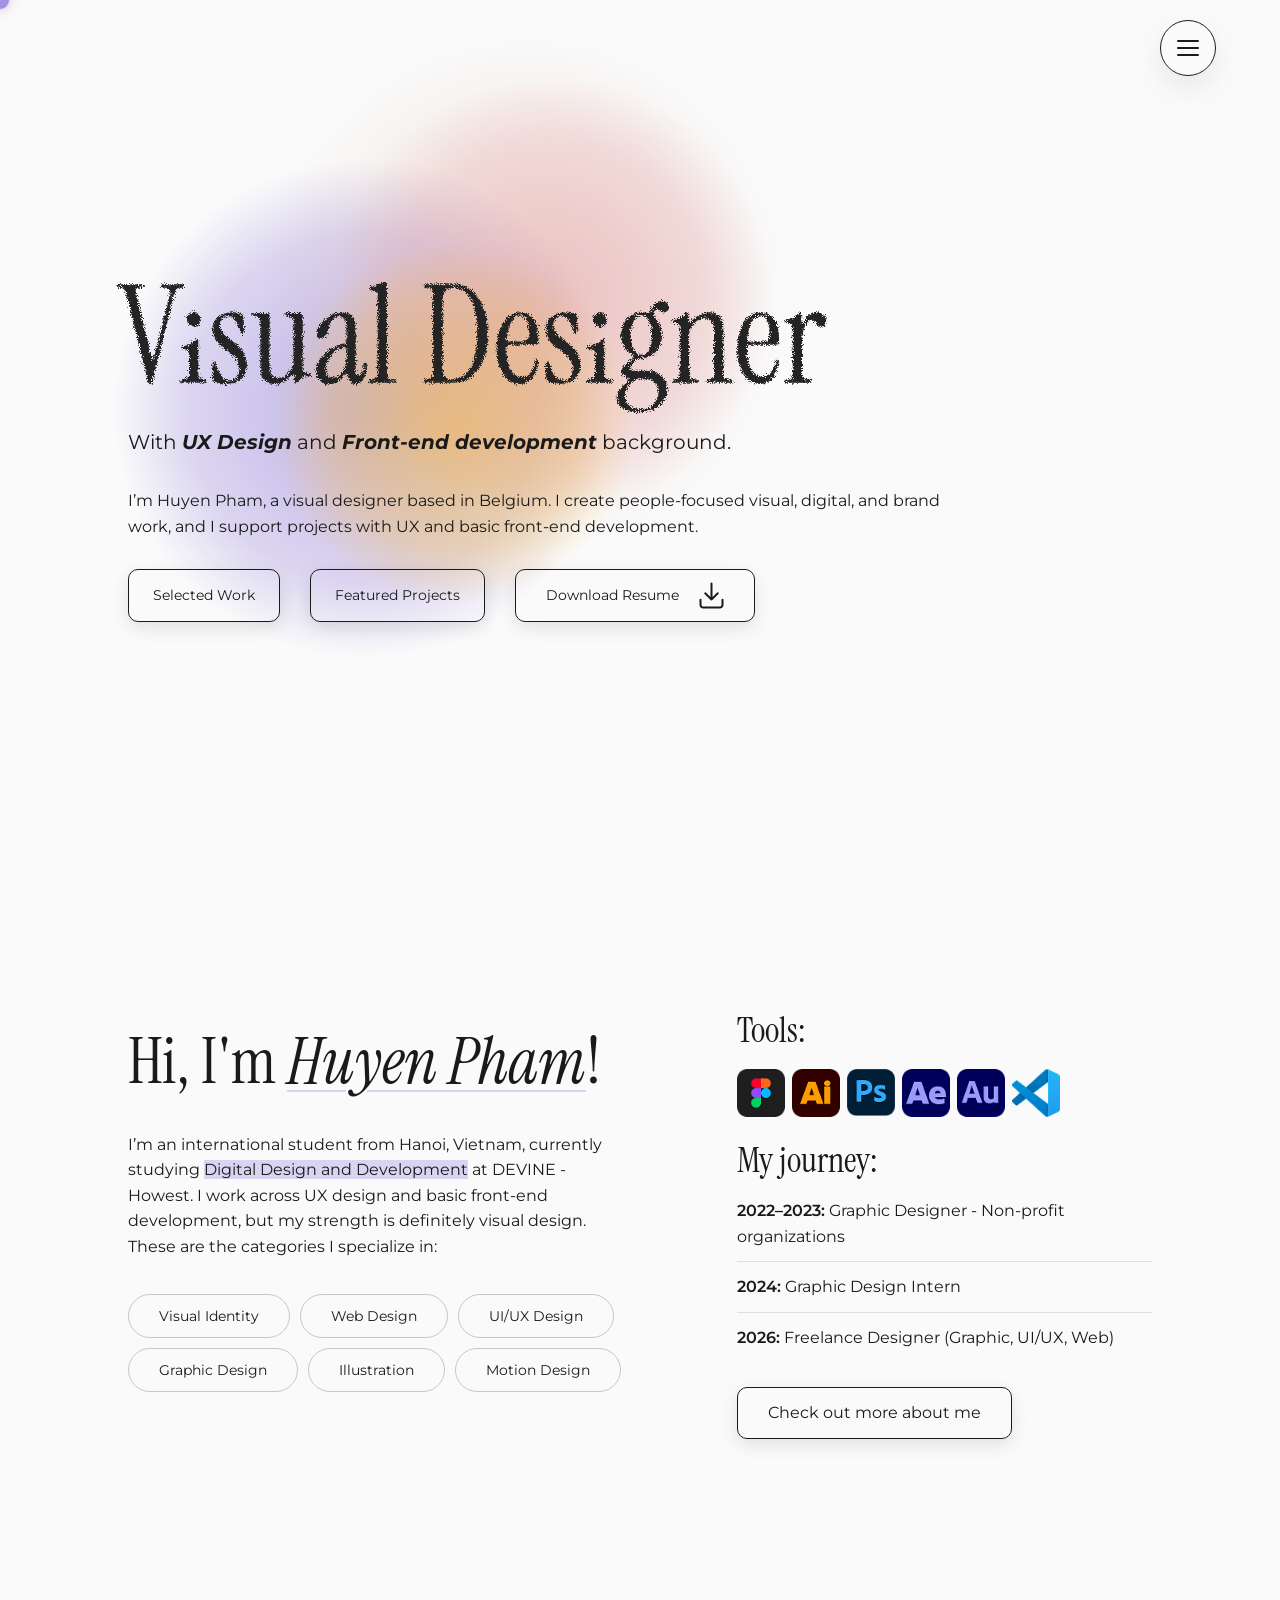
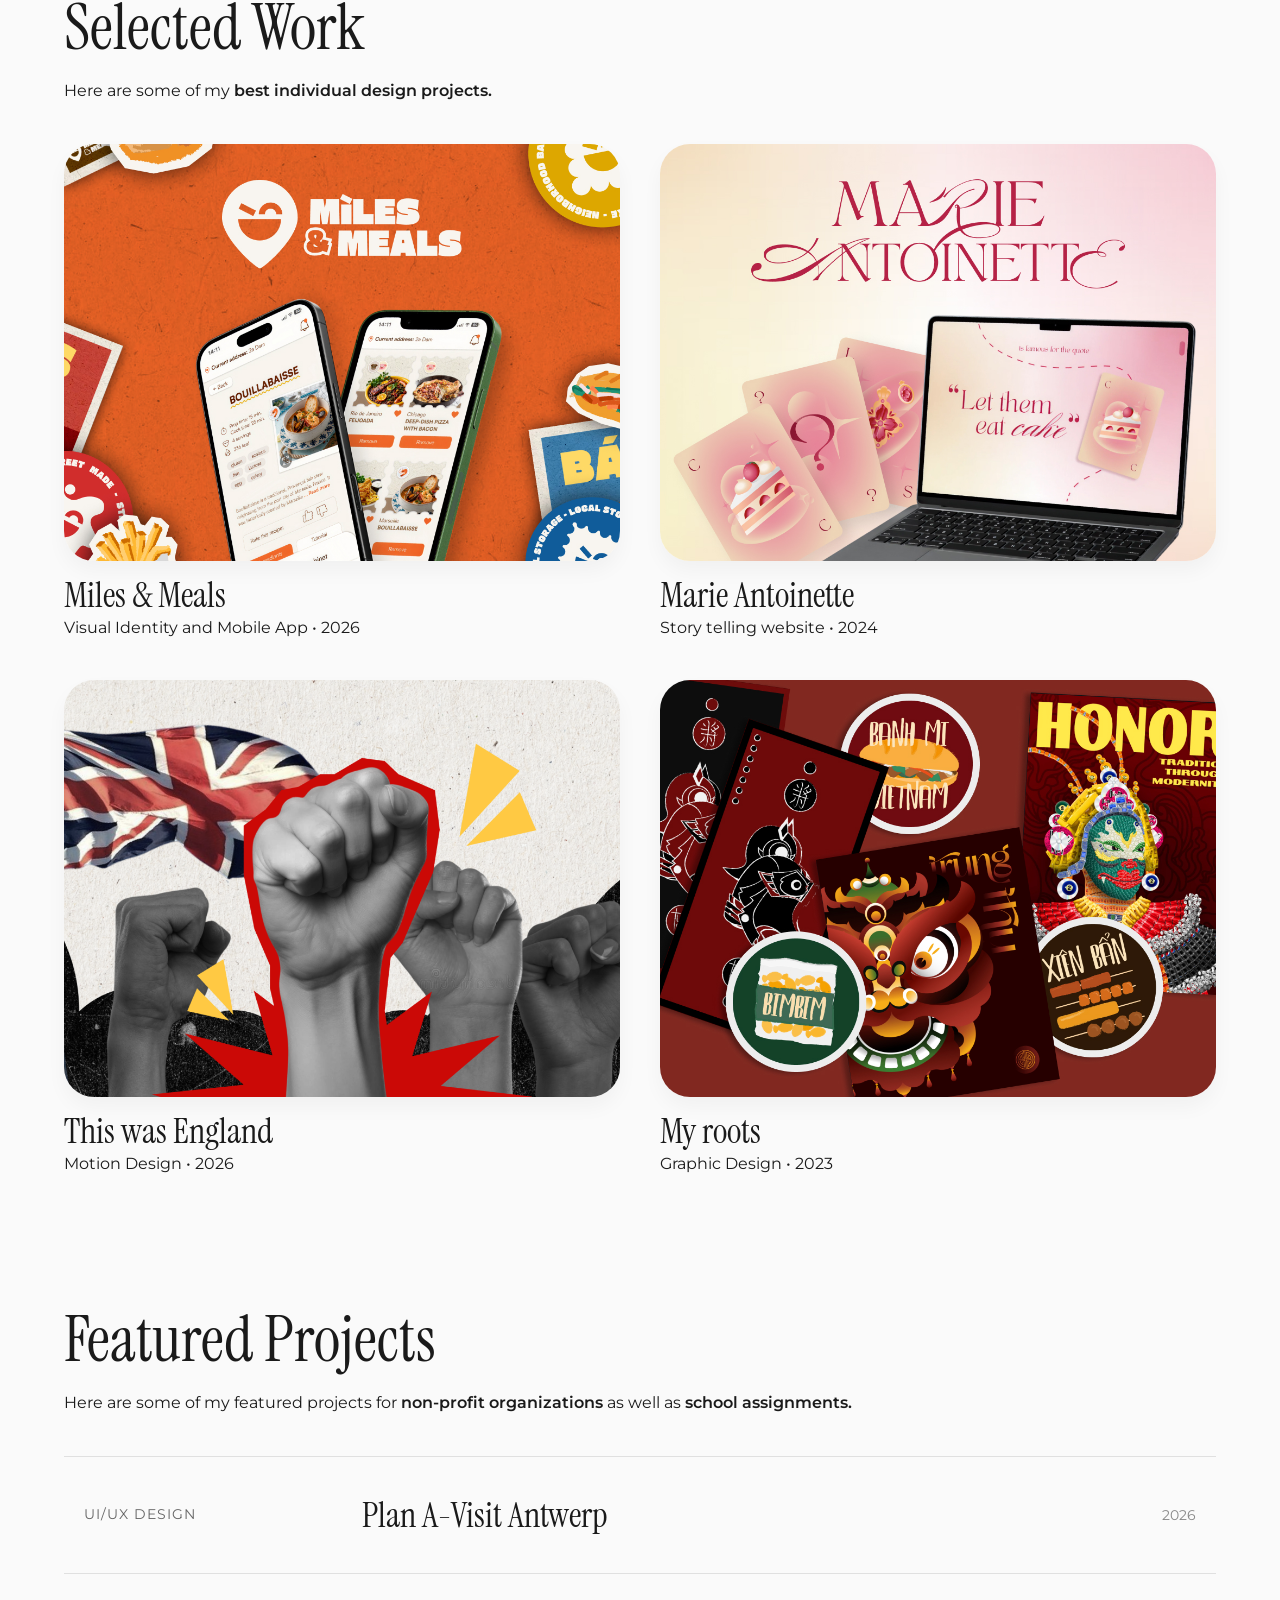
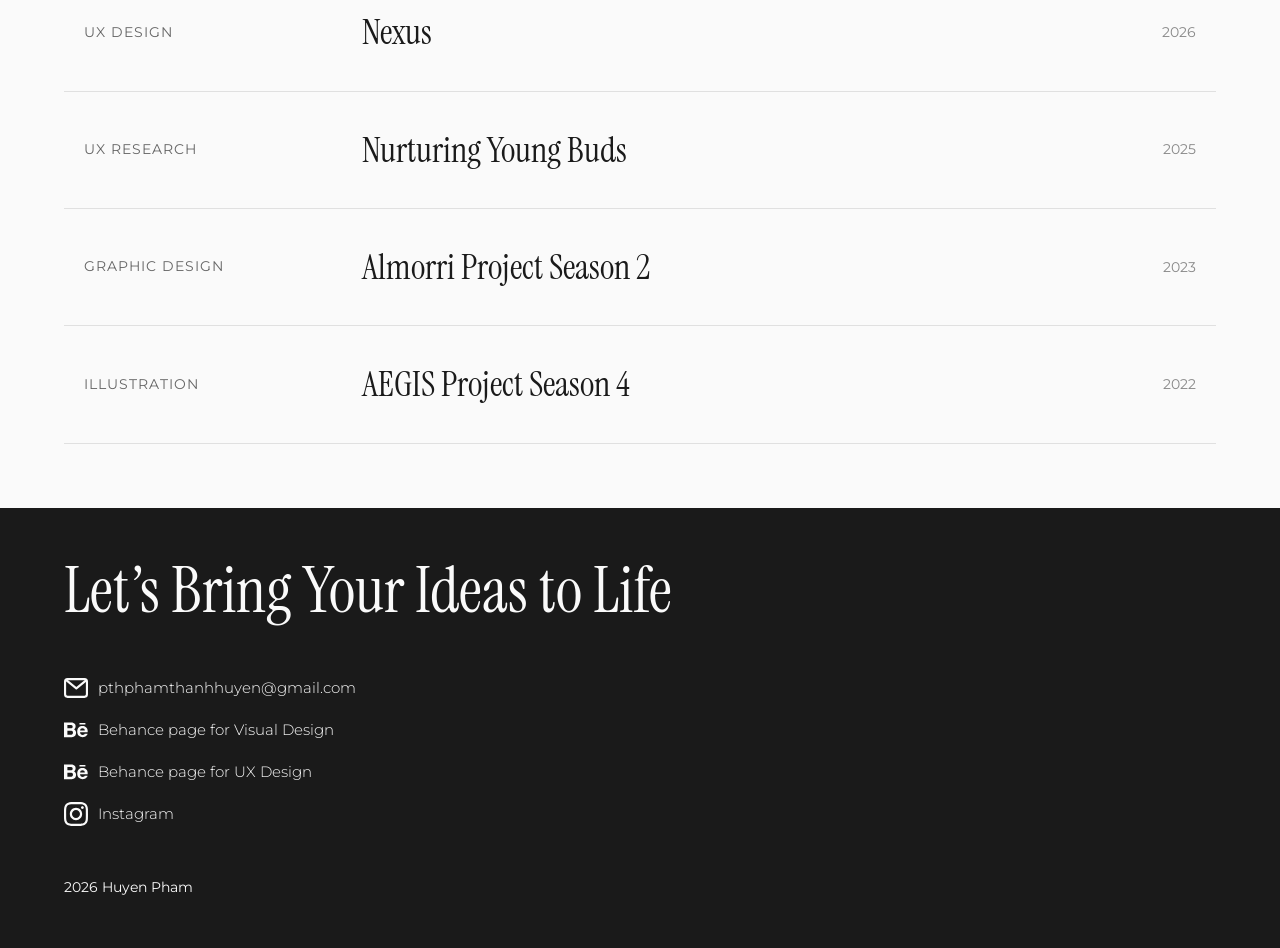
==== commit 1ad6773f: "update about me and fix the download resume in hero image" ====
--- a/index.html
+++ b/index.html
@@ -184,7 +184,7 @@
                         </svg> -->
                     </div>
                 </a>
-                <a class="btn final-result-button" href="../assets/RESUME-HuyenPham.pdf" download="Huyen-Pham-Resume.pdf">
+                <a class="btn final-result-button" href="./assets/RESUME-HuyenPham.pdf" download="Huyen-Pham-Resume.pdf">
                     <div class="final-result-button-content">
                         <p style="font-size: 0.9rem;">Download Resume</p>
                         <svg xmlns="http://www.w3.org/2000/svg" width="25" height="27" viewBox="0 0 25 27" fill="none">
--- a/css/style.css
+++ b/css/style.css
@@ -119,7 +119,7 @@
         width: 100%;
         height: auto;
         margin-left: -15px;
-        /* margin-bottom: -20px; */
+        margin-bottom: -20px; 
     }
 
     h3 {
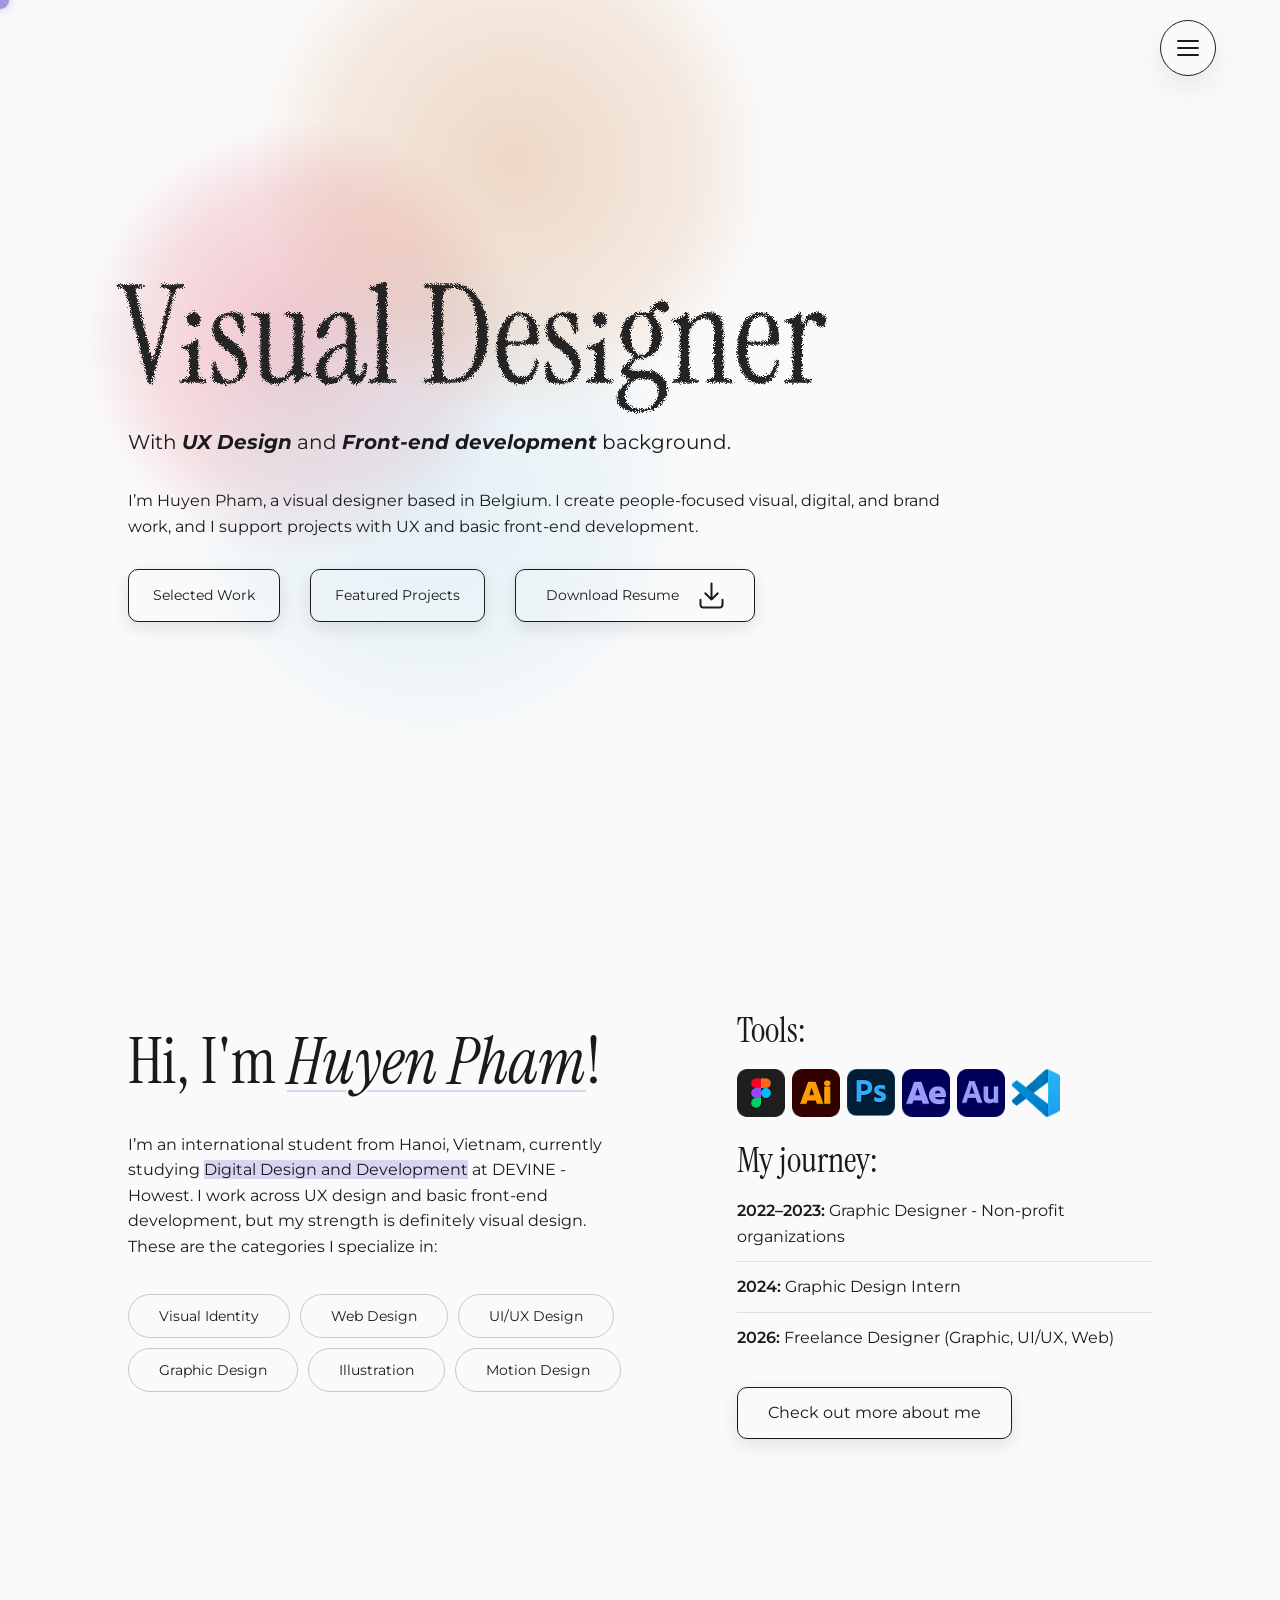
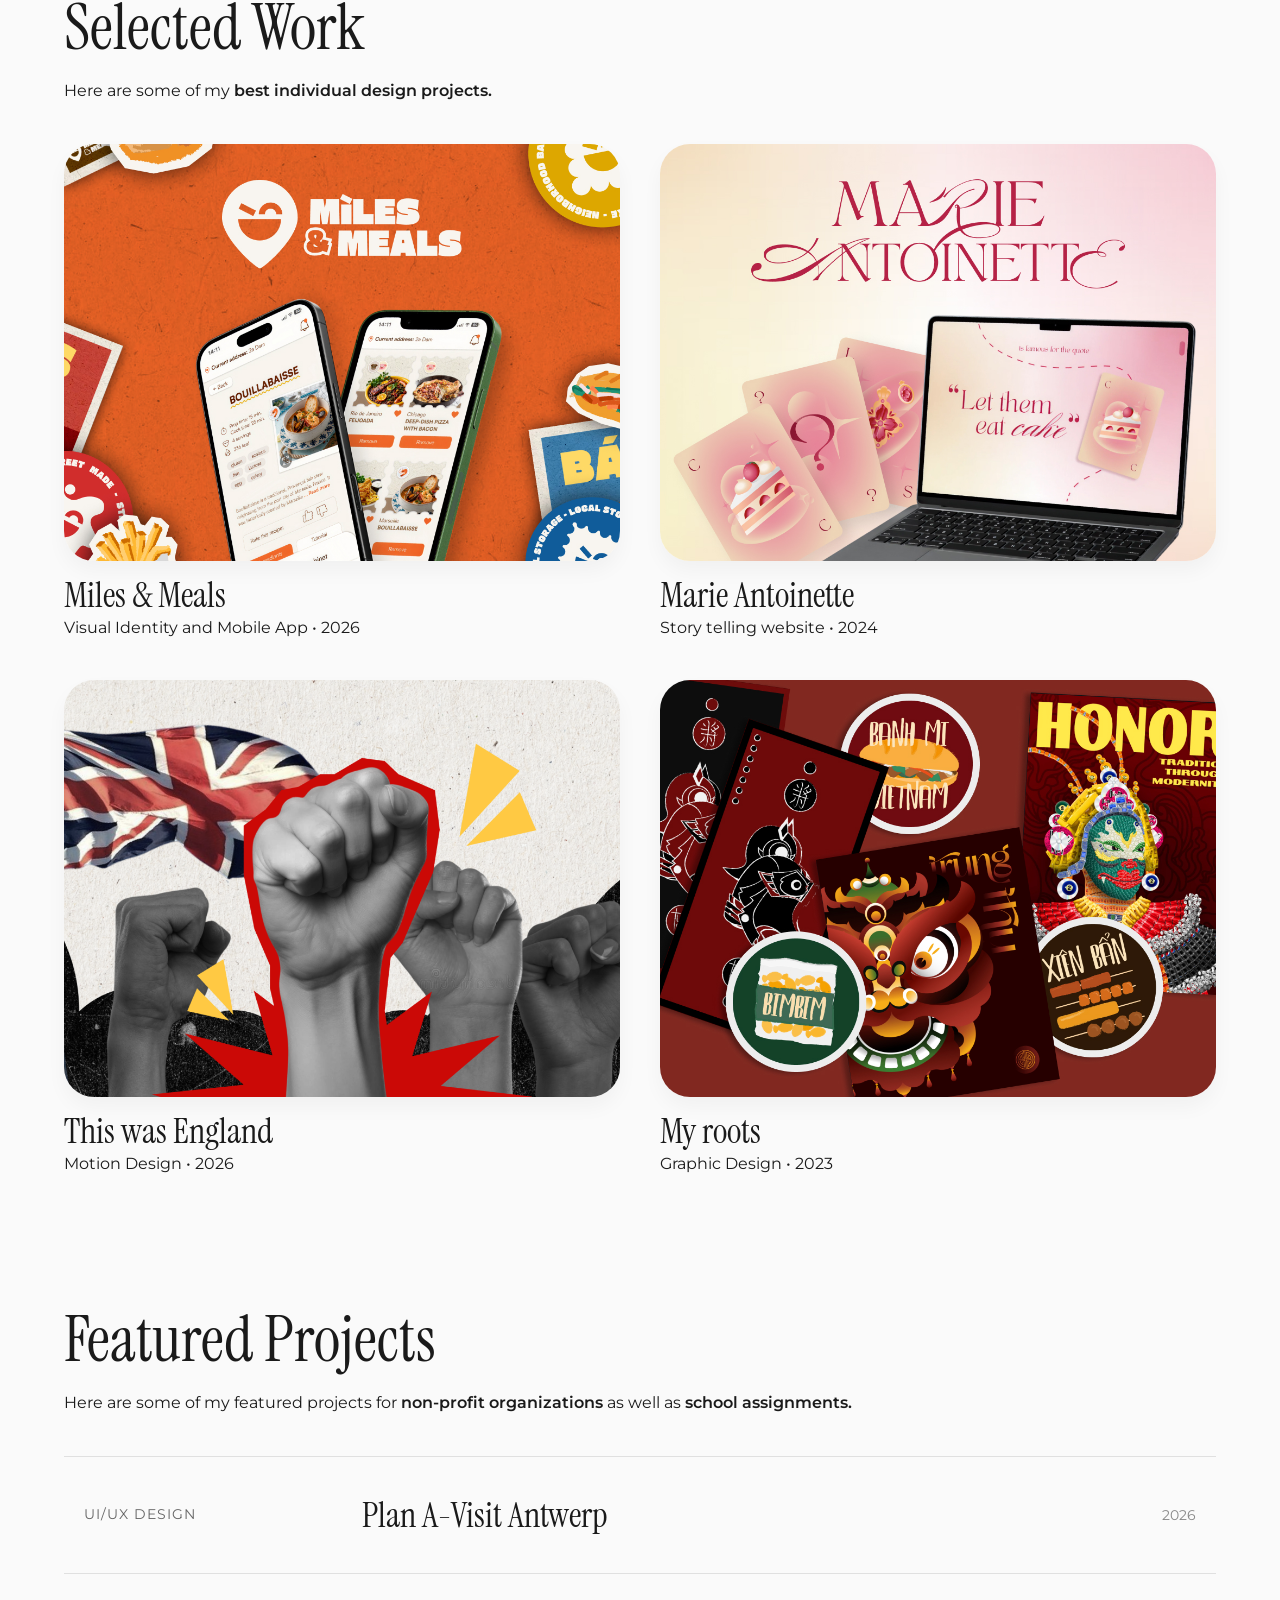
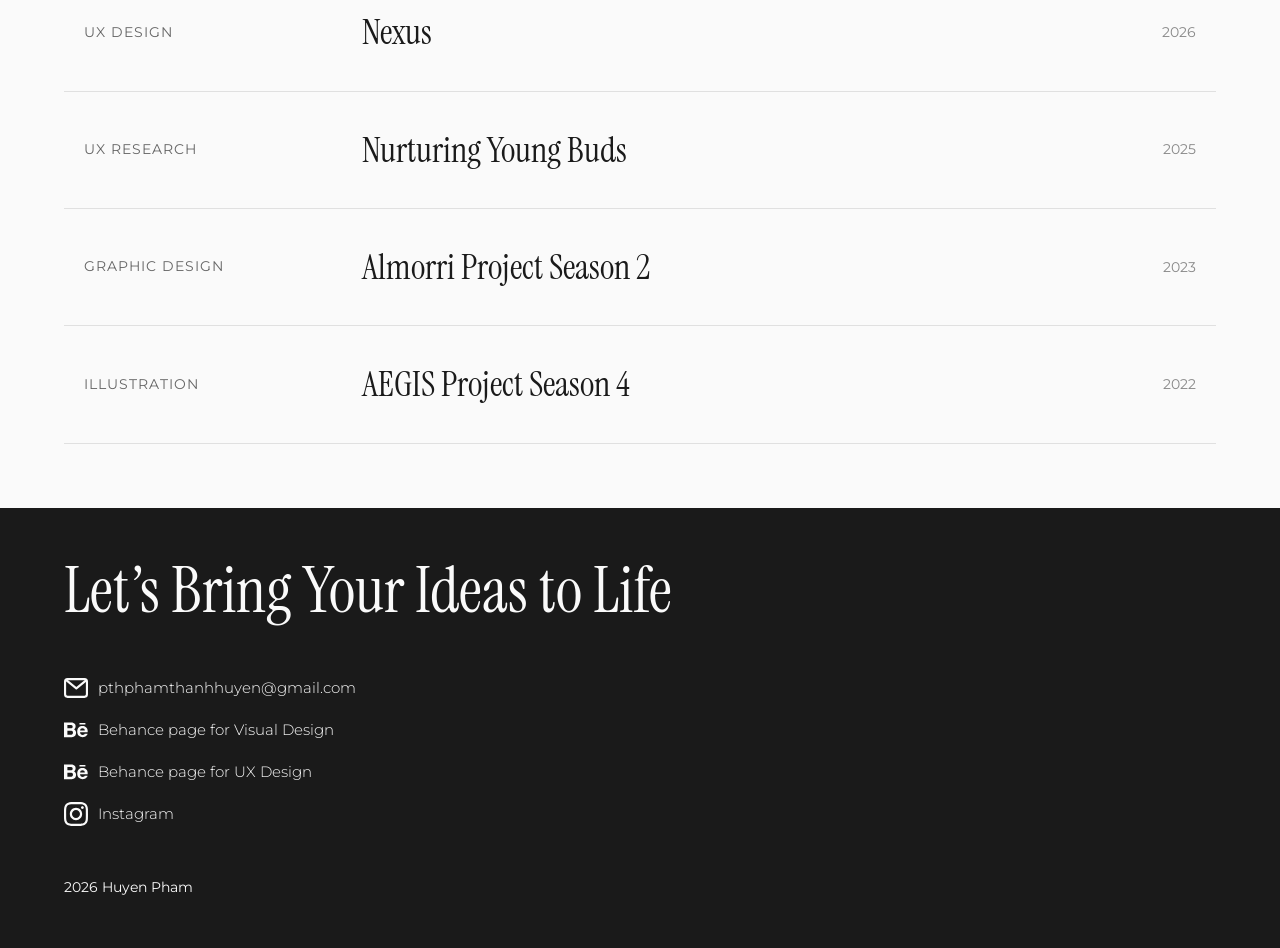
==== commit 12e3dbb2: "add favicon" ====
--- a/index.html
+++ b/index.html
@@ -12,6 +12,7 @@
     <!-- <link rel="stylesheet" href="./src/css/reset.css"> -->
     <link rel="stylesheet" href="./css/reset.css">
     <link rel="stylesheet" href="./css/style.css">
+    <link rel="icon" type="image/svg+xml" href="./assets/favicon.svg">
     <title>Huyen Pham</title>
 </head>
 
@@ -163,8 +164,9 @@
             <p class="hero-introduction" style="font-size: 20px; text-align: left;">
                 With <span style="font-weight: bold; font-style: italic;">UX Design</span> and <span
                     style="font-weight: bold; font-style: italic;">Front-end development</span> background.</p>
-            <p class="hero-introduction" style="font-size: 16px; text-align: left;"> I’m Huyen Pham, a visual designer based in Belgium. I create people‑focused visual, digital, and brand work, and I
-            support projects with UX and basic front‑end development.</p>
+            <p class="hero-introduction" style="font-size: 16px; text-align: left;"> I’m Huyen Pham, a visual designer
+                based in Belgium. I create people‑focused visual, digital, and brand work, and I
+                support projects with UX and basic front‑end development.</p>
             <div class="check-prjs">
                 <a class="btn check-prj" href="#visual-design">
                     <div class="check-prj-text-icon">
@@ -184,7 +186,8 @@
                         </svg> -->
                     </div>
                 </a>
-                <a class="btn final-result-button" href="./assets/RESUME-HuyenPham.pdf" download="Huyen-Pham-Resume.pdf">
+                <a class="btn final-result-button" href="./assets/RESUME-HuyenPham.pdf"
+                    download="Huyen-Pham-Resume.pdf">
                     <div class="final-result-button-content">
                         <p style="font-size: 0.9rem;">Download Resume</p>
                         <svg xmlns="http://www.w3.org/2000/svg" width="25" height="27" viewBox="0 0 25 27" fill="none">
@@ -205,8 +208,10 @@
         </div> -->
         <div class="container container1">
             <h2>Hi, I'm <span class="huyenpham-aboutme">Huyen Pham</span>!</h2>
-            <p class="intro-text">I’m an international student from Hanoi, Vietnam, currently studying <span style="background-color: #dad4f2;">Digital Design
-                and Development</span> at DEVINE - Howest. I work across UX design and basic front‑end development, but my
+            <p class="intro-text">I’m an international student from Hanoi, Vietnam, currently studying <span
+                    style="background-color: #dad4f2;">Digital Design
+                    and Development</span> at DEVINE - Howest. I work across UX design and basic front‑end development,
+                but my
                 strength is definitely visual design. <br> These are the categories I specialize in:</p>
 
             <div class="field-cards">
@@ -247,7 +252,8 @@
     <section id="visual-design" class="project-section reveal">
         <div class="container">
             <h2>Selected Work</h2>
-            <p class="section-intro" style="margin-top: 15px;">Here are some of my <span style="font-weight: 600;">best individual design projects.</span> </p>
+            <p class="section-intro" style="margin-top: 15px;">Here are some of my <span style="font-weight: 600;">best
+                    individual design projects.</span> </p>
             <div class="project-grid">
                 <!-- Repeat this card 6 times -->
                 <a class="project-card" href="./pages/prj_detail_vd/project-detail-vd1.html">
@@ -330,8 +336,9 @@
     <section class="published-section reveal" id="featured-projects">
         <div class="container">
             <h2 class="section-title">Featured Projects</h2>
-            <p class="section-intro" style="margin-top: 15px;">Here are some of my featured projects for <span style="font-weight: 600;">non‑profit
-                organizations</span> as well as <span style="font-weight: 600;">school assignments.</span></p>
+            <p class="section-intro" style="margin-top: 15px;">Here are some of my featured projects for <span
+                    style="font-weight: 600;">non‑profit
+                    organizations</span> as well as <span style="font-weight: 600;">school assignments.</span></p>
             <ul class="published-list">
 
                 <!-- Project Item 2 -->
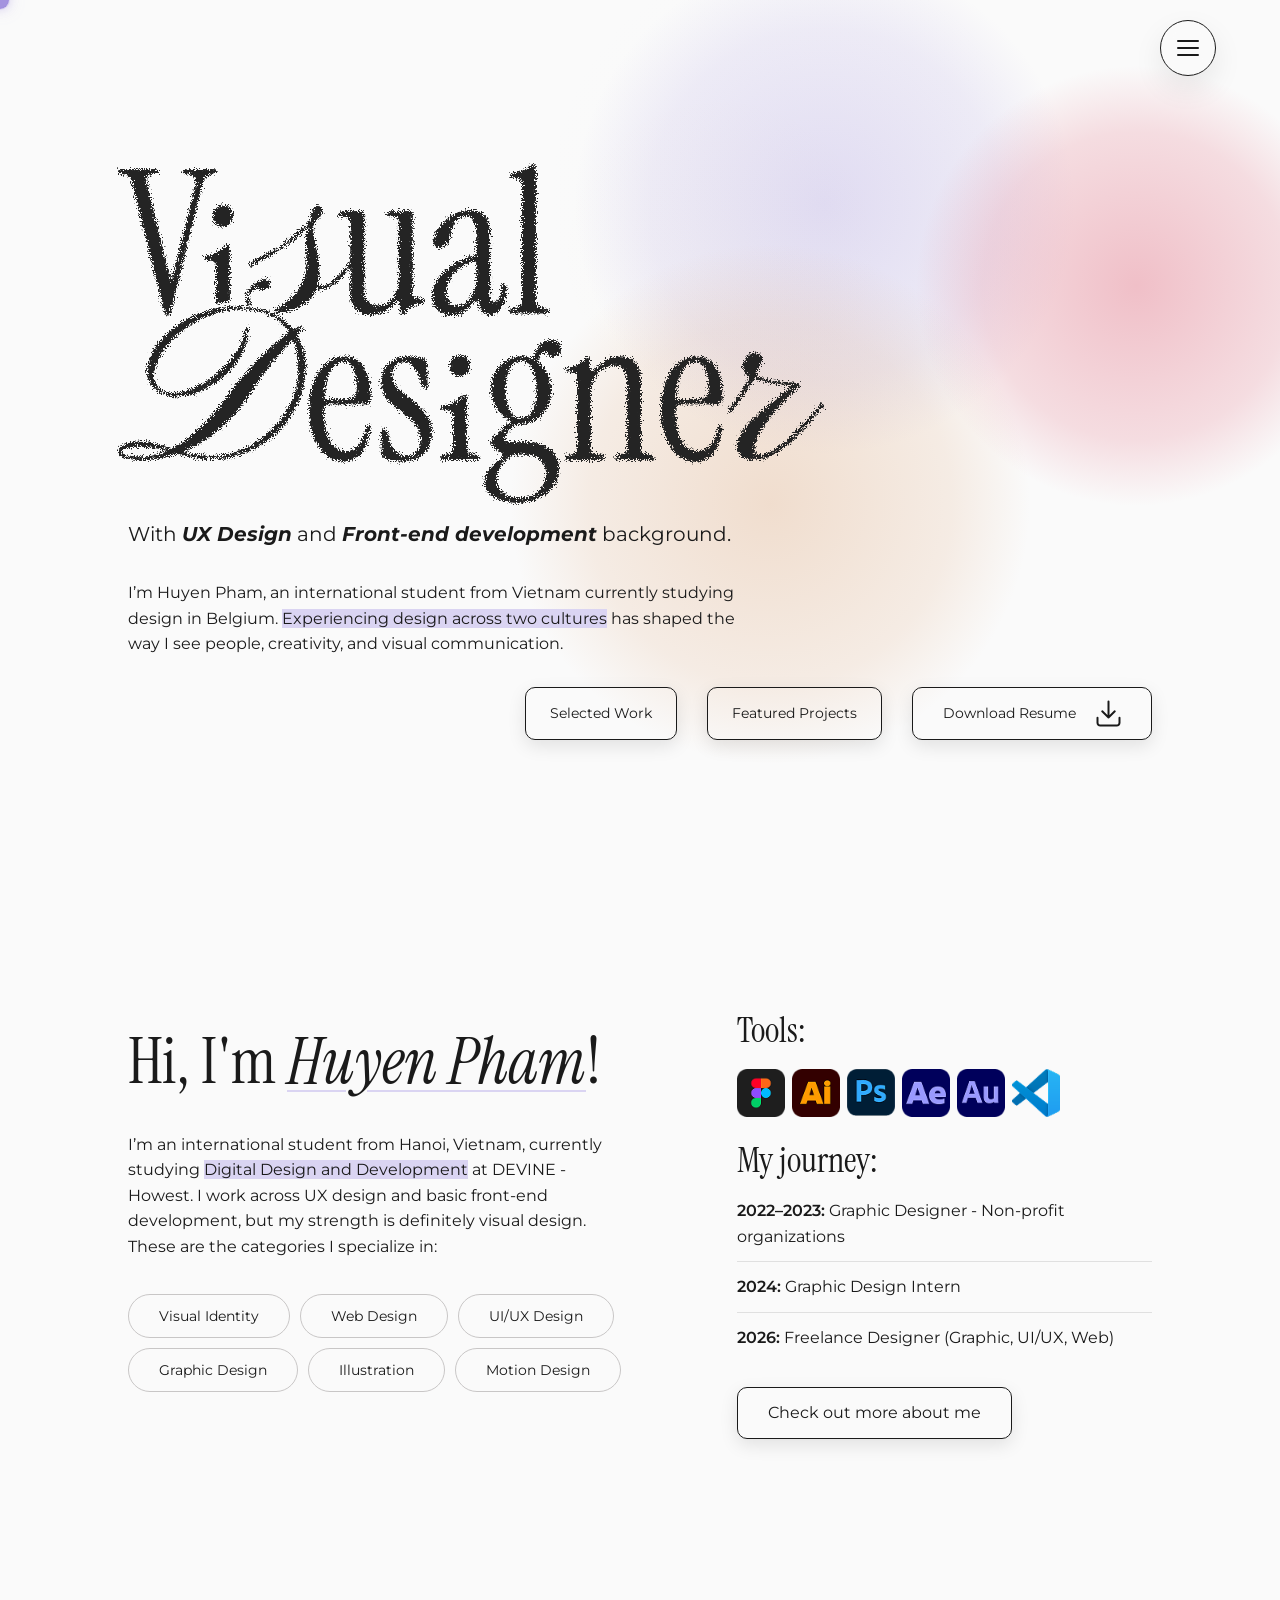
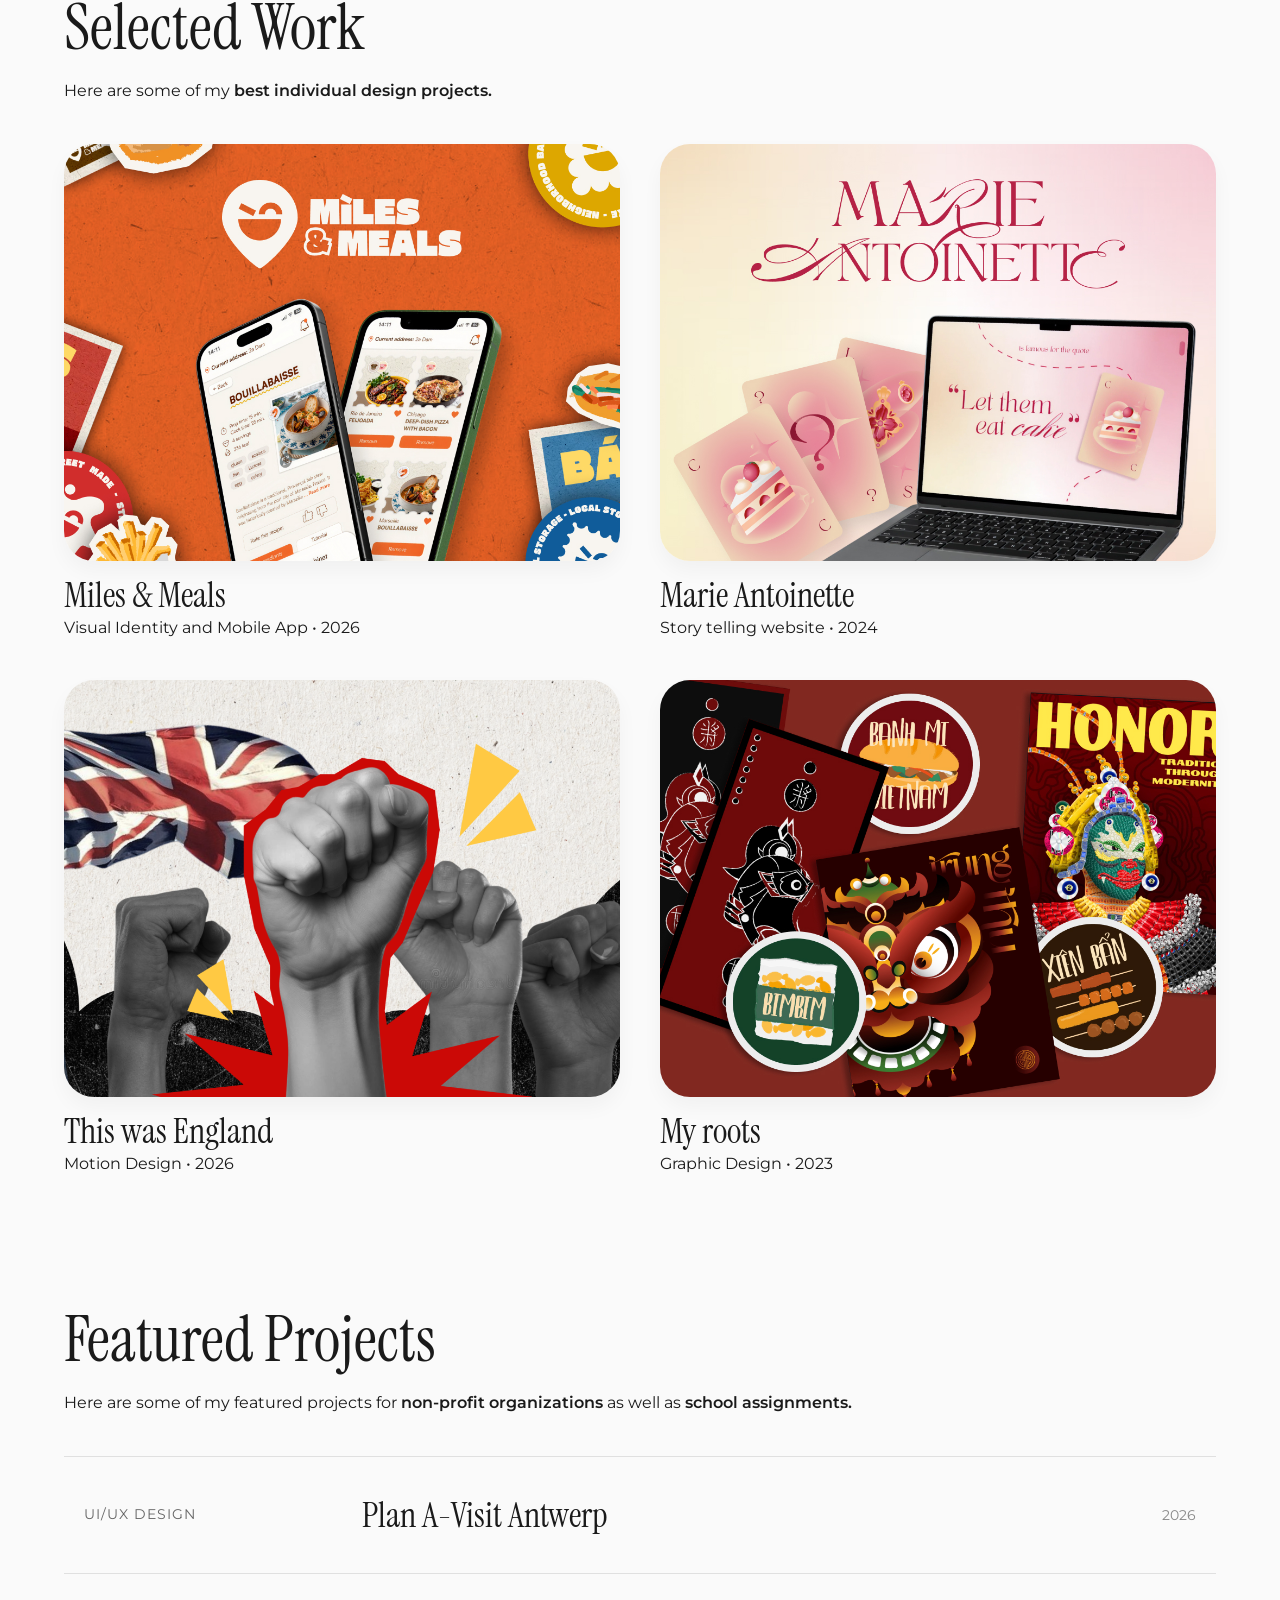
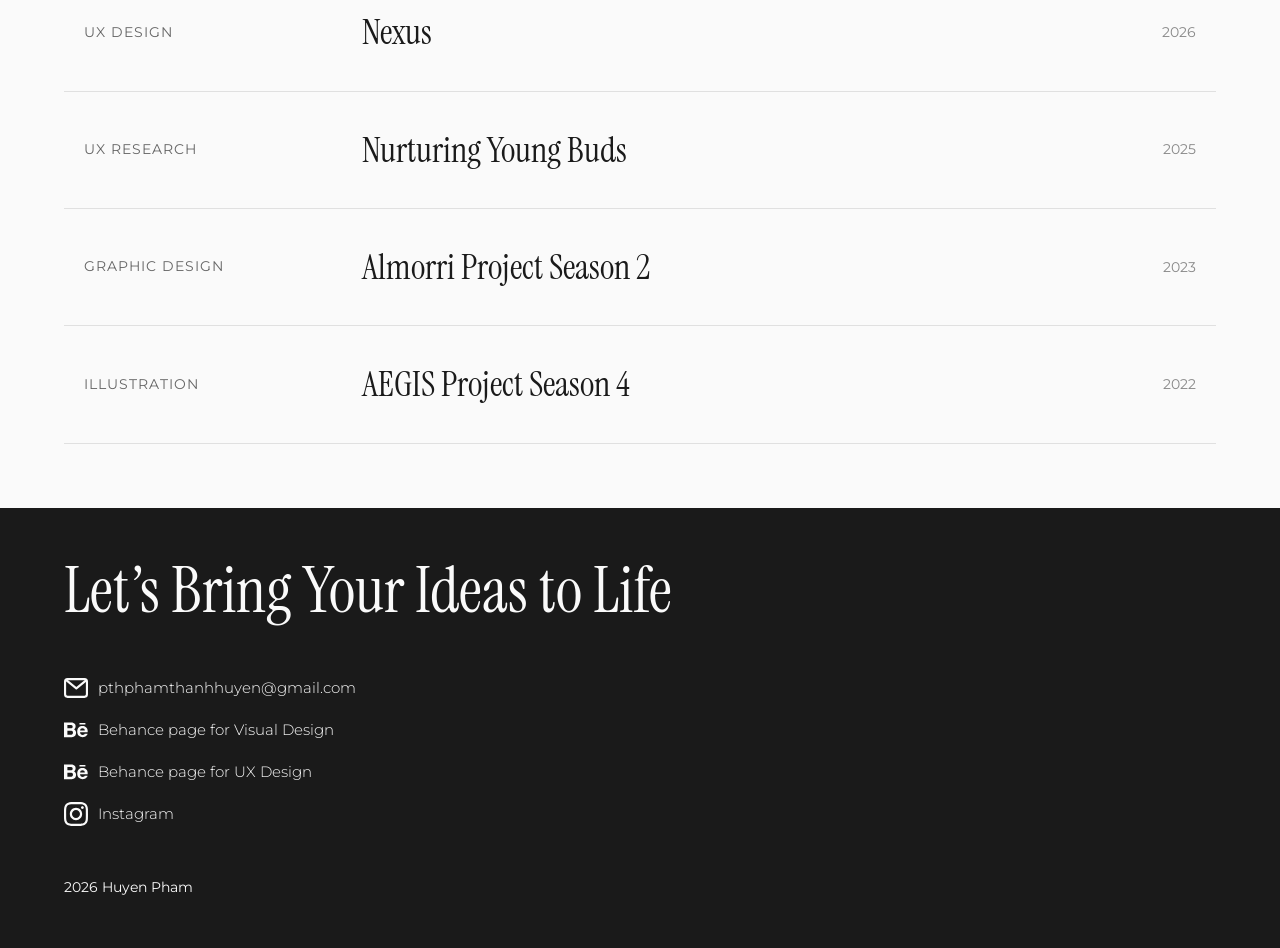
==== commit d952c42f: "update hero image and add my face" ====
--- a/index.html
+++ b/index.html
@@ -36,123 +36,123 @@
     <header id="hero" class="hero-section">
         <div class="hero-content">
             <div class="hero-title">
-                <svg class="title title-mobile" xmlns="http://www.w3.org/2000/svg" width="623" height="397"
-                    viewBox="0 0 623 397" fill="none">
-                    <g filter="url(#filter0_g_629_1682)">
-                        <path
-                            d="M54.245 157.5C53.685 157.5 53.055 157.29 52.355 156.87C51.655 156.45 51.165 155.54 50.885 154.14L17.705 21C16.725 17.08 15.605 14.35 14.345 12.81C13.225 11.27 11.265 10.22 8.465 9.66L5.315 9.03C3.355 8.60999 2.375 7.69999 2.375 6.29999C2.375 4.9 3.425 4.2 5.525 4.2H41.435C43.395 4.2 44.375 4.96999 44.375 6.50999C44.375 8.05 43.185 8.89 40.805 9.03L36.815 9.44999C34.435 9.59 32.895 10.36 32.195 11.76C31.635 13.02 31.705 15.19 32.405 18.27L56.765 119.28C57.045 120.12 57.465 120.54 58.025 120.54C58.725 120.54 59.145 120.12 59.285 119.28L83.435 22.68C85.395 14.7 83.295 10.29 77.135 9.44999L73.985 9.03C71.605 8.60999 70.415 7.76999 70.415 6.50999C70.415 4.96999 71.395 4.2 73.355 4.2H102.755C104.855 4.2 105.905 4.9 105.905 6.29999C105.905 7.69999 104.925 8.60999 102.965 9.03L99.815 9.66C97.155 10.22 95.055 11.62 93.515 13.86C92.115 15.96 90.925 18.97 89.945 22.89L57.395 154.14C57.115 155.54 56.625 156.45 55.925 156.87C55.365 157.29 54.805 157.5 54.245 157.5Z"
-                            fill="#242424" />
-                        <path
-                            d="M120.945 68.9499C118.005 68.9499 115.485 67.8999 113.385 65.7999C111.425 63.6999 110.445 61.0399 110.445 57.8199C110.445 54.5999 111.425 52.0099 113.385 50.0499C115.485 47.9499 118.005 46.8999 120.945 46.8999C123.885 46.8999 126.335 47.9499 128.295 50.0499C130.255 52.0099 131.235 54.5999 131.235 57.8199C131.235 61.0399 130.255 63.6999 128.295 65.7999C126.335 67.8999 123.885 68.9499 120.945 68.9499ZM103.305 155.4C101.205 155.4 100.155 154.63 100.155 153.09C100.155 151.83 101.065 150.99 102.885 150.57L105.405 150.15C108.905 149.59 111.145 148.75 112.125 147.63C113.105 146.37 113.595 144.27 113.595 141.33V111.37C113.595 108.85 113.175 107.17 112.335 106.33C111.635 105.35 110.305 104.72 108.345 104.44L103.935 103.81C102.115 103.67 101.205 102.9 101.205 101.5C101.205 100.38 102.325 99.6099 104.565 99.1899C108.905 98.4899 112.405 97.3699 115.065 95.8299C117.725 94.2899 120.315 92.3999 122.835 90.1599C124.095 88.8999 125.145 88.2699 125.985 88.2699C127.245 88.2699 127.875 89.1099 127.875 90.7899V141.33C127.875 144.27 128.295 146.37 129.135 147.63C129.975 148.89 131.585 149.66 133.965 149.94L139.215 150.57C140.755 150.85 141.525 151.62 141.525 152.88C141.525 154.56 140.475 155.4 138.375 155.4H103.305Z"
-                            fill="#242424" />
-                        <path
-                            d="M171.272 157.29C168.052 157.29 164.622 156.87 160.982 156.03C157.342 155.33 154.402 154.42 152.162 153.3C150.902 152.6 150.272 151.41 150.272 149.73L149.642 126.21C149.642 123.83 150.552 122.64 152.372 122.64C153.912 122.64 154.962 123.76 155.522 126C157.902 135.94 160.772 142.73 164.132 146.37C167.632 150.01 171.832 151.83 176.732 151.83C180.792 151.83 184.152 150.29 186.812 147.21C189.472 143.99 190.802 139.58 190.802 133.98C190.802 128.38 189.262 123.41 186.182 119.07C183.102 114.73 177.922 109.97 170.642 104.79C163.362 99.89 158.042 94.99 154.682 90.09C151.322 85.05 149.642 79.59 149.642 73.71C149.642 65.73 152.442 59.29 158.042 54.39C163.642 49.49 171.062 47.04 180.302 47.04C183.102 47.04 185.832 47.39 188.492 48.09C191.152 48.65 193.532 49.63 195.632 51.03C196.892 51.87 197.522 52.99 197.522 54.39L197.942 77.49C197.942 79.59 197.102 80.64 195.422 80.64C194.442 80.64 193.742 80.36 193.322 79.8C192.902 79.1 192.552 78.26 192.272 77.28C189.472 68.18 186.672 61.88 183.872 58.38C181.072 54.74 177.642 52.92 173.582 52.92C169.942 52.92 166.932 54.18 164.552 56.7C162.172 59.22 160.982 62.37 160.982 66.15C160.982 71.05 162.452 75.32 165.392 78.96C168.332 82.6 173.652 87.08 181.352 92.4C188.352 97.44 193.602 102.9 197.102 108.78C200.742 114.52 202.562 120.82 202.562 127.68C202.562 136.64 199.692 143.85 193.952 149.31C188.212 154.63 180.652 157.29 171.272 157.29Z"
-                            fill="#242424" />
-                        <path
-                            d="M244.272 157.29C240.772 157.29 237.412 156.52 234.192 154.98C230.972 153.44 228.312 150.99 226.212 147.63C224.112 144.27 223.062 139.79 223.062 134.19V61.11C223.062 58.59 222.642 56.84 221.802 55.86C221.102 54.88 219.772 54.32 217.812 54.18L214.242 53.76C211.862 53.48 210.672 52.57 210.672 51.03C210.672 49.21 212.002 48.3 214.662 48.3H234.192C236.292 48.3 237.342 49.35 237.342 51.45V129.78C237.342 136.22 238.532 140.84 240.912 143.64C243.432 146.3 246.862 147.63 251.202 147.63C255.542 147.63 259.392 146.44 262.752 144.06C266.112 141.54 268.772 138.25 270.732 134.19C272.832 129.99 273.882 125.44 273.882 120.54V61.11C273.882 58.59 273.462 56.84 272.622 55.86C271.922 54.88 270.592 54.32 268.632 54.18L265.062 53.76C262.682 53.48 261.492 52.57 261.492 51.03C261.492 49.21 262.822 48.3 265.482 48.3H285.012C287.112 48.3 288.162 49.35 288.162 51.45V132.93C288.162 135.45 288.512 137.2 289.212 138.18C290.052 139.02 291.452 139.58 293.412 139.86L297.822 140.49C299.642 140.63 300.552 141.33 300.552 142.59C300.552 143.85 299.432 144.69 297.192 145.11C292.852 145.67 289.352 146.79 286.692 148.47C284.172 150.15 281.932 152.18 279.972 154.56C278.712 155.82 277.662 156.45 276.822 156.45C275.562 156.45 274.932 155.61 274.932 153.93V144.27C274.932 143.15 274.512 142.52 273.672 142.38C272.972 142.1 272.202 142.38 271.362 143.22C266.182 148.4 261.562 152.04 257.502 154.14C253.582 156.24 249.172 157.29 244.272 157.29Z"
-                            fill="#242424" />
-                        <path
-                            d="M328.923 157.29C323.043 157.29 318.213 155.47 314.433 151.83C310.653 148.05 308.763 143.08 308.763 136.92C308.763 130.9 310.653 125.23 314.433 119.91C318.213 114.45 323.393 109.55 329.973 105.21C336.553 100.87 344.043 97.37 352.443 94.71C354.263 94.15 355.173 92.96 355.173 91.14V72.03C355.173 65.31 354.123 60.55 352.023 57.75C349.923 54.81 347.053 53.34 343.413 53.34C339.913 53.34 336.693 54.95 333.753 58.17C330.953 61.25 328.923 66.5 327.663 73.92C326.963 78.4 325.423 81.69 323.043 83.79C320.803 85.75 318.493 86.73 316.113 86.73C312.193 86.73 310.233 84.77 310.233 80.85C310.233 76.79 311.353 72.8 313.593 68.88C315.973 64.82 319.053 61.18 322.833 57.96C326.613 54.6 330.743 51.94 335.223 49.98C339.703 48.02 344.183 47.04 348.663 47.04C362.523 47.04 369.453 55.09 369.453 71.19V135.45C369.453 141.33 370.923 144.27 373.863 144.27C375.683 144.27 377.363 143.08 378.903 140.7C380.443 138.18 381.213 133.98 381.213 128.1C381.213 125.86 382.123 124.74 383.943 124.74C385.623 124.74 386.463 125.93 386.463 128.31C386.463 138.53 384.643 145.95 381.003 150.57C377.503 155.05 373.513 157.29 369.033 157.29C365.673 157.29 363.013 155.96 361.053 153.3C359.093 150.5 357.763 147.21 357.063 143.43C356.923 142.03 356.293 141.33 355.173 141.33C354.193 141.19 353.213 141.82 352.233 143.22C348.873 147.84 345.443 151.34 341.943 153.72C338.443 156.1 334.103 157.29 328.923 157.29ZM334.593 147.63C338.233 147.63 341.593 146.37 344.673 143.85C347.753 141.19 350.273 137.69 352.233 133.35C354.193 129.01 355.173 124.11 355.173 118.65V103.32C355.173 100.66 353.703 99.89 350.763 101.01C342.223 104.09 335.573 108.36 330.813 113.82C326.193 119.14 323.883 125.58 323.883 133.14C323.883 142.8 327.453 147.63 334.593 147.63Z"
-                            fill="#242424" />
-                        <path
-                            d="M391.8 155.4C390.12 155.4 389.28 154.63 389.28 153.09C389.28 151.69 390.05 150.85 391.59 150.57L394.53 150.15C397.47 149.73 399.64 148.89 401.04 147.63C402.44 146.37 403.14 144.27 403.14 141.33V21C403.14 18.48 402.72 16.73 401.88 15.75C401.18 14.77 399.85 14.21 397.89 14.07L393.06 13.44C391.52 13.16 390.75 12.32 390.75 10.92C390.75 9.52 391.52 8.68 393.06 8.39999C396.98 7.55999 400.34 6.57999 403.14 5.45999C405.94 4.33999 408.25 3.21999 410.07 2.1C412.31 0.699999 413.99 0 415.11 0C416.65 0 417.42 1.12 417.42 3.35999V141.33C417.42 144.27 417.84 146.37 418.68 147.63C419.66 148.75 421.62 149.52 424.56 149.94L429.39 150.57C430.93 150.85 431.7 151.69 431.7 153.09C431.7 154.63 430.86 155.4 429.18 155.4H391.8Z"
-                            fill="#242424" />
-                        <path
-                            d="M5.15002 348.2C3.05002 348.2 2 347.43 2 345.89C2 344.63 2.91001 343.79 4.73001 343.37L9.56 342.53C14.32 341.69 16.7 338.96 16.7 334.34V210.86C16.7 207.92 16.21 205.96 15.23 204.98C14.39 204 12.5 203.23 9.56 202.67L4.73001 201.83C2.91001 201.41 2 200.57 2 199.31C2 197.77 3.05002 197 5.15002 197H47.57C58.49 197 67.94 200.22 75.92 206.66C83.9 212.96 90.06 221.85 94.4 233.33C98.74 244.81 100.91 258.11 100.91 273.23C100.91 288.49 98.6 301.72 93.98 312.92C89.5 324.12 83.13 332.8 74.87 338.96C66.61 345.12 56.81 348.2 45.47 348.2H5.15002ZM46.31 342.74C58.77 342.74 68.22 336.79 74.66 324.89C81.24 312.99 84.53 295.77 84.53 273.23C84.53 250.83 81.38 233.47 75.08 221.15C68.92 208.69 59.75 202.46 47.57 202.46C36.93 202.46 31.61 207.57 31.61 217.79V327.41C31.61 333.01 32.73 337 34.97 339.38C37.35 341.62 41.13 342.74 46.31 342.74Z"
-                            fill="#242424" />
-                        <path
-                            d="M149.687 350.09C142.967 350.09 136.947 347.85 131.627 343.37C126.307 338.89 122.037 332.59 118.817 324.47C115.737 316.21 114.197 306.69 114.197 295.91C114.197 284.85 115.807 275.12 119.027 266.72C122.247 258.32 126.657 251.74 132.257 246.98C137.857 242.22 144.087 239.84 150.947 239.84C159.207 239.84 165.857 243.27 170.897 250.13C176.077 256.85 178.667 267.84 178.667 283.1C178.667 287.72 176.917 290.03 173.417 290.03H133.517C130.717 290.03 129.317 291.64 129.317 294.86C129.317 309.7 131.487 320.83 135.827 328.25C140.167 335.67 145.697 339.38 152.417 339.38C157.737 339.38 162.077 337.49 165.437 333.71C168.797 329.93 171.527 323.56 173.627 314.6C174.047 313.06 174.957 312.29 176.357 312.29C178.037 312.29 178.667 313.69 178.247 316.49C176.007 328.95 172.437 337.7 167.537 342.74C162.637 347.64 156.687 350.09 149.687 350.09ZM132.887 284.78H154.097C160.817 284.78 164.177 281.28 164.177 274.28C164.177 265.18 163.057 258.04 160.817 252.86C158.577 247.68 155.217 245.09 150.737 245.09C145.277 245.09 140.657 248.24 136.877 254.54C133.237 260.84 130.857 269.8 129.737 281.42C129.457 283.66 130.507 284.78 132.887 284.78Z"
-                            fill="#242424" />
-                        <path
-                            d="M211.526 350.09C208.306 350.09 204.876 349.67 201.236 348.83C197.596 348.13 194.656 347.22 192.416 346.1C191.156 345.4 190.526 344.21 190.526 342.53L189.896 319.01C189.896 316.63 190.806 315.44 192.626 315.44C194.166 315.44 195.216 316.56 195.776 318.8C198.156 328.74 201.026 335.53 204.386 339.17C207.886 342.81 212.086 344.63 216.986 344.63C221.046 344.63 224.406 343.09 227.066 340.01C229.726 336.79 231.056 332.38 231.056 326.78C231.056 321.18 229.516 316.21 226.436 311.87C223.356 307.53 218.176 302.77 210.896 297.59C203.616 292.69 198.296 287.79 194.936 282.89C191.576 277.85 189.896 272.39 189.896 266.51C189.896 258.53 192.696 252.09 198.296 247.19C203.896 242.29 211.316 239.84 220.556 239.84C223.356 239.84 226.086 240.19 228.746 240.89C231.406 241.45 233.786 242.43 235.886 243.83C237.146 244.67 237.776 245.79 237.776 247.19L238.196 270.29C238.196 272.39 237.356 273.44 235.676 273.44C234.696 273.44 233.996 273.16 233.576 272.6C233.156 271.9 232.806 271.06 232.526 270.08C229.726 260.98 226.926 254.68 224.126 251.18C221.326 247.54 217.896 245.72 213.836 245.72C210.196 245.72 207.186 246.98 204.806 249.5C202.426 252.02 201.236 255.17 201.236 258.95C201.236 263.85 202.706 268.12 205.646 271.76C208.586 275.4 213.906 279.88 221.606 285.2C228.606 290.24 233.856 295.7 237.356 301.58C240.996 307.32 242.816 313.62 242.816 320.48C242.816 329.44 239.946 336.65 234.206 342.11C228.466 347.43 220.906 350.09 211.526 350.09Z"
-                            fill="#242424" />
-                        <path
-                            d="M272.556 261.75C269.616 261.75 267.095 260.7 264.995 258.6C263.035 256.5 262.055 253.84 262.055 250.62C262.055 247.4 263.035 244.81 264.995 242.85C267.095 240.75 269.616 239.7 272.556 239.7C275.496 239.7 277.945 240.75 279.905 242.85C281.865 244.81 282.845 247.4 282.845 250.62C282.845 253.84 281.865 256.5 279.905 258.6C277.945 260.7 275.496 261.75 272.556 261.75ZM254.915 348.2C252.815 348.2 251.765 347.43 251.765 345.89C251.765 344.63 252.675 343.79 254.495 343.37L257.015 342.95C260.515 342.39 262.756 341.55 263.736 340.43C264.716 339.17 265.205 337.07 265.205 334.13V304.17C265.205 301.65 264.785 299.97 263.945 299.13C263.245 298.15 261.915 297.52 259.955 297.24L255.546 296.61C253.726 296.47 252.815 295.7 252.815 294.3C252.815 293.18 253.936 292.41 256.176 291.99C260.516 291.29 264.016 290.17 266.676 288.63C269.336 287.09 271.925 285.2 274.445 282.96C275.705 281.7 276.755 281.07 277.595 281.07C278.855 281.07 279.486 281.91 279.486 283.59V334.13C279.486 337.07 279.905 339.17 280.745 340.43C281.585 341.69 283.195 342.46 285.575 342.74L290.825 343.37C292.365 343.65 293.135 344.42 293.135 345.68C293.135 347.36 292.086 348.2 289.986 348.2H254.915Z"
-                            fill="#242424" />
-                        <path
-                            d="M332.753 393.35C322.113 393.35 313.713 391.18 307.553 386.84C301.393 382.64 298.313 377.53 298.313 371.51C298.313 368.99 298.663 366.68 299.363 364.58C300.063 362.62 301.533 360.31 303.773 357.65C306.153 354.99 309.723 351.56 314.483 347.36C316.163 345.82 317.003 344.42 317.003 343.16C317.003 341.76 316.163 340.71 314.483 340.01C309.443 337.91 306.433 335.25 305.453 332.03C304.473 328.67 305.663 325.59 309.023 322.79L324.143 309.77C325.823 308.37 325.753 307.18 323.933 306.2C318.193 303.4 313.643 299.06 310.283 293.18C306.923 287.3 305.243 281 305.243 274.28C305.243 267.84 306.643 262.03 309.443 256.85C312.243 251.67 316.023 247.54 320.783 244.46C325.543 241.38 330.863 239.84 336.743 239.84C340.103 239.84 343.323 240.4 346.403 241.52C348.363 242.22 349.553 241.59 349.973 239.63C351.233 234.31 353.543 230.18 356.903 227.24C360.403 224.16 363.833 222.62 367.193 222.62C370.413 222.62 373.003 223.6 374.963 225.56C377.063 227.38 378.113 229.69 378.113 232.49C378.113 234.87 377.413 236.76 376.013 238.16C374.613 239.56 372.863 240.26 370.763 240.26C368.943 240.26 367.613 239.91 366.773 239.21C365.933 238.51 365.163 237.81 364.463 237.11C363.763 236.41 362.643 236.06 361.103 236.06C357.743 236.06 355.643 237.88 354.803 241.52C354.383 242.92 354.383 244.11 354.803 245.09C355.363 246.07 356.133 247.05 357.113 248.03C360.473 251.25 363.063 255.17 364.883 259.79C366.843 264.41 367.823 269.52 367.823 275.12C367.823 281.84 366.423 287.86 363.623 293.18C360.963 298.5 357.253 302.7 352.493 305.78C347.873 308.86 342.623 310.4 336.743 310.4C334.223 310.4 332.053 310.96 330.233 312.08C328.413 313.06 326.593 314.53 324.773 316.49L321.203 320.48C319.383 322.72 318.823 324.89 319.523 326.99C320.363 328.95 322.323 329.93 325.403 329.93H343.463C353.543 329.93 361.523 332.45 367.403 337.49C373.283 342.39 376.223 349.18 376.223 357.86C376.223 364.72 374.263 370.81 370.343 376.13C366.423 381.45 361.173 385.65 354.593 388.73C348.153 391.81 340.873 393.35 332.753 393.35ZM336.533 305.15C341.573 305.15 345.563 302.42 348.503 296.96C351.443 291.5 352.913 284.08 352.913 274.7C352.913 265.6 351.373 258.32 348.293 252.86C345.353 247.26 341.433 244.46 336.533 244.46C331.633 244.46 327.643 247.26 324.563 252.86C321.623 258.32 320.153 265.6 320.153 274.7C320.153 284.08 321.623 291.5 324.563 296.96C327.503 302.42 331.493 305.15 336.533 305.15ZM335.273 388.73C340.313 388.73 344.933 387.61 349.133 385.37C353.333 383.13 356.623 379.98 359.003 375.92C361.523 372 362.783 367.52 362.783 362.48C362.783 356.18 360.893 351.35 357.113 347.99C353.473 344.49 348.293 342.74 341.573 342.74H336.743C332.403 342.74 329.113 343.16 326.873 344C324.773 344.84 322.743 346.31 320.783 348.41C316.443 353.03 313.713 356.74 312.593 359.54C311.473 362.34 310.913 365.21 310.913 368.15C310.913 374.31 313.013 379.28 317.213 383.06C321.553 386.84 327.573 388.73 335.273 388.73Z"
-                            fill="#242424" />
-                        <path
-                            d="M386.165 348.2C384.065 348.2 383.015 347.43 383.015 345.89C383.015 344.63 383.925 343.79 385.745 343.37L388.265 342.95C391.205 342.39 393.095 341.55 393.935 340.43C394.915 339.17 395.405 337.07 395.405 334.13V263.57C395.405 261.05 394.985 259.37 394.145 258.53C393.445 257.55 392.115 256.92 390.155 256.64L385.745 256.01C383.925 255.87 383.015 255.1 383.015 253.7C383.015 252.58 384.135 251.81 386.375 251.39C390.715 250.69 394.005 249.57 396.245 248.03C398.625 246.49 401.075 244.6 403.595 242.36C404.855 241.1 405.905 240.47 406.745 240.47C408.005 240.47 408.635 241.31 408.635 242.99V252.44C408.635 253.7 409.055 254.54 409.895 254.96C410.875 255.24 411.926 254.82 413.046 253.7C418.646 248.38 423.545 244.74 427.745 242.78C432.085 240.82 436.635 239.84 441.395 239.84C447.695 239.84 452.735 242.08 456.515 246.56C460.295 250.9 462.185 257.34 462.185 265.88V334.13C462.185 337.07 462.605 339.17 463.445 340.43C464.425 341.55 466.385 342.32 469.325 342.74L473.945 343.37C475.485 343.65 476.255 344.49 476.255 345.89C476.255 347.43 475.416 348.2 473.736 348.2H438.455C436.495 348.2 435.515 347.43 435.515 345.89C435.515 344.49 436.285 343.65 437.825 343.37L440.765 342.95C443.705 342.53 445.595 341.69 446.435 340.43C447.415 339.17 447.905 337.07 447.905 334.13V268.19C447.905 261.33 446.645 256.5 444.125 253.7C441.605 250.9 438.035 249.5 433.415 249.5C428.935 249.5 424.876 250.83 421.236 253.49C417.736 256.01 414.935 259.44 412.835 263.78C410.735 267.98 409.685 272.67 409.685 277.85V334.13C409.685 337.07 410.105 339.17 410.945 340.43C411.925 341.69 413.885 342.46 416.825 342.74L422.495 343.37C424.035 343.65 424.806 344.42 424.806 345.68C424.806 347.36 423.755 348.2 421.655 348.2H386.165Z"
-                            fill="#242424" />
-                        <path
-                            d="M518.828 350.09C512.108 350.09 506.088 347.85 500.768 343.37C495.448 338.89 491.178 332.59 487.958 324.47C484.878 316.21 483.338 306.69 483.338 295.91C483.338 284.85 484.948 275.12 488.168 266.72C491.388 258.32 495.798 251.74 501.398 246.98C506.998 242.22 513.228 239.84 520.088 239.84C528.348 239.84 534.998 243.27 540.038 250.13C545.218 256.85 547.808 267.84 547.808 283.1C547.808 287.72 546.058 290.03 542.558 290.03H502.658C499.858 290.03 498.458 291.64 498.458 294.86C498.458 309.7 500.628 320.83 504.968 328.25C509.308 335.67 514.838 339.38 521.558 339.38C526.878 339.38 531.218 337.49 534.578 333.71C537.938 329.93 540.668 323.56 542.768 314.6C543.188 313.06 544.098 312.29 545.498 312.29C547.178 312.29 547.808 313.69 547.388 316.49C545.148 328.95 541.578 337.7 536.678 342.74C531.778 347.64 525.828 350.09 518.828 350.09ZM502.028 284.78H523.238C529.958 284.78 533.318 281.28 533.318 274.28C533.318 265.18 532.198 258.04 529.958 252.86C527.718 247.68 524.358 245.09 519.878 245.09C514.418 245.09 509.798 248.24 506.018 254.54C502.378 260.84 499.998 269.8 498.878 281.42C498.598 283.66 499.648 284.78 502.028 284.78Z"
-                            fill="#242424" />
-                        <path
-                            d="M585.496 254.54C591.236 244.74 598.166 239.84 606.286 239.84C610.906 239.84 614.336 241.24 616.576 244.04C618.816 246.7 619.937 249.71 619.937 253.07C619.937 255.73 619.236 257.9 617.836 259.58C616.576 261.26 614.546 262.1 611.746 262.1C609.506 262.1 607.826 261.61 606.706 260.63C605.726 259.51 604.887 258.25 604.187 256.85C603.627 255.45 602.926 254.26 602.086 253.28C601.246 252.16 599.846 251.6 597.886 251.6C595.366 251.6 592.986 253.14 590.746 256.22C588.506 259.16 586.616 263.15 585.076 268.19C583.676 273.23 582.976 278.97 582.976 285.41V334.13C582.976 337.07 583.396 339.17 584.236 340.43C585.216 341.69 587.176 342.46 590.116 342.74L595.786 343.37C597.327 343.65 598.096 344.42 598.096 345.68C598.096 347.36 597.046 348.2 594.946 348.2H559.456C557.356 348.2 556.307 347.43 556.307 345.89C556.307 344.63 557.216 343.79 559.036 343.37L561.557 342.95C564.497 342.39 566.386 341.55 567.226 340.43C568.206 339.17 568.696 337.07 568.696 334.13V263.57C568.696 261.05 568.277 259.37 567.437 258.53C566.737 257.55 565.406 256.92 563.446 256.64L559.036 256.01C557.216 255.87 556.307 255.1 556.307 253.7C556.307 252.58 557.427 251.81 559.667 251.39C564.007 250.69 567.296 249.57 569.536 248.03C571.916 246.49 574.366 244.6 576.886 242.36C578.146 241.1 579.196 240.47 580.036 240.47C581.296 240.47 581.927 241.31 581.927 242.99V254.33C581.927 255.31 582.347 255.94 583.187 256.22C584.027 256.36 584.796 255.8 585.496 254.54Z"
+                <svg class="title title-mobile" xmlns="http://www.w3.org/2000/svg" width="752" height="365" viewBox="0 0 752 365"
+                    fill="none">
+                    <g filter="url(#filter0_g_680_1694)">
+                        <path
+                            d="M57.2699 162.9C56.7099 162.9 56.0799 162.69 55.3799 162.27C54.6799 161.85 54.1899 160.94 53.9099 159.54L20.7299 26.3997C19.7499 22.4797 18.6299 19.7497 17.3699 18.2097C16.2499 16.6697 14.2899 15.6197 11.4899 15.0597L8.3399 14.4297C6.3799 14.0097 5.3999 13.0997 5.3999 11.6997C5.3999 10.2997 6.4499 9.59971 8.5499 9.59971H44.4599C46.4199 9.59971 47.3999 10.3697 47.3999 11.9097C47.3999 13.4497 46.2099 14.2897 43.8299 14.4297L39.8399 14.8497C37.4599 14.9897 35.9199 15.7597 35.2199 17.1597C34.6599 18.4197 34.7299 20.5897 35.4299 23.6697L59.7899 124.68C60.0699 125.52 60.4899 125.94 61.0499 125.94C61.7499 125.94 62.1699 125.52 62.3099 124.68L86.4599 28.0797C88.4199 20.0997 86.3199 15.6897 80.1599 14.8497L77.0099 14.4297C74.6299 14.0097 73.4399 13.1697 73.4399 11.9097C73.4399 10.3697 74.4199 9.59971 76.3799 9.59971H105.78C107.88 9.59971 108.93 10.2997 108.93 11.6997C108.93 13.0997 107.95 14.0097 105.99 14.4297L102.84 15.0597C100.18 15.6197 98.0799 17.0197 96.5399 19.2597C95.1399 21.3597 93.9499 24.3697 92.9699 28.2897L60.4199 159.54C60.1399 160.94 59.6499 161.85 58.9499 162.27C58.3899 162.69 57.8299 162.9 57.2699 162.9Z"
+                            fill="#242424" />
+                        <path fill-rule="evenodd" clip-rule="evenodd"
+                            d="M107.939 66.7C110.039 68.7998 112.559 69.8499 115.499 69.8499C118.439 69.8499 120.889 68.7998 122.849 66.7C124.809 64.5999 125.789 61.9399 125.789 58.72C125.789 55.5 124.809 52.9099 122.849 50.95C120.889 48.8499 118.439 47.7998 115.499 47.7998C112.559 47.7998 110.039 48.8499 107.939 50.95C105.979 52.9099 104.999 55.5 104.999 58.72C104.999 61.9399 105.979 64.5999 107.939 66.7ZM108.14 148.4C108.14 149.118 108.111 149.786 108.053 150.404C111.721 149.543 115.714 149.07 119.891 149.07C120.511 149.07 121.127 149.081 121.739 149.101C121.849 149.105 121.958 149.109 122.068 149.113C122.188 149.118 122.309 149.123 122.429 149.129C122.423 148.892 122.42 148.649 122.42 148.4L122.429 91.6899C122.429 90.01 121.799 89.1699 120.539 89.1699C119.699 89.1699 118.649 89.7998 117.389 91.0598C114.869 93.2998 112.279 95.1899 109.619 96.73C106.959 98.27 103.459 99.3899 99.1193 100.09C96.8793 100.51 95.7593 101.28 95.7593 102.4C95.7593 103.8 96.6693 104.57 98.4893 104.71L102.899 105.34C104.859 105.62 106.189 106.25 106.889 107.23C107.729 108.07 108.149 109.75 108.149 112.27L108.14 148.4Z"
+                            fill="#242424" />
+                        <path
+                            d="M270.376 162.69C266.876 162.69 263.516 161.92 260.296 160.38C257.076 158.84 254.416 156.39 252.316 153.03C250.216 149.67 249.166 145.19 249.166 139.59V66.5099C249.166 63.9899 248.746 62.2399 247.906 61.2599C247.206 60.2799 245.876 59.7199 243.916 59.5799L240.346 59.1599C237.966 58.8799 236.776 57.9699 236.776 56.4299C236.776 54.6099 238.106 53.6999 240.766 53.6999H260.296C262.396 53.6999 263.446 54.7499 263.446 56.8499V135.18C263.446 141.62 264.636 146.24 267.016 149.04C269.536 151.7 272.966 153.03 277.306 153.03C281.646 153.03 285.496 151.84 288.856 149.46C292.216 146.94 294.876 143.65 296.836 139.59C298.936 135.39 299.986 130.84 299.986 125.94V66.5099C299.986 63.9899 299.566 62.2399 298.726 61.2599C298.026 60.2799 296.696 59.7199 294.736 59.5799L291.166 59.1599C288.786 58.8799 287.596 57.9699 287.596 56.4299C287.596 54.6099 288.926 53.6999 291.586 53.6999H311.116C313.216 53.6999 314.266 54.7499 314.266 56.8499V138.33C314.266 140.85 314.616 142.6 315.316 143.58C316.156 144.42 317.556 144.98 319.516 145.26L323.926 145.89C325.746 146.03 326.656 146.73 326.656 147.99C326.656 149.25 325.536 150.09 323.296 150.51C318.956 151.07 315.456 152.19 312.796 153.87C310.276 155.55 308.036 157.58 306.076 159.96C304.816 161.22 303.766 161.85 302.926 161.85C301.666 161.85 301.036 161.01 301.036 159.33V149.67C301.036 148.55 300.616 147.92 299.776 147.78C299.076 147.5 298.306 147.78 297.466 148.62C292.286 153.8 287.666 157.44 283.606 159.54C279.686 161.64 275.276 162.69 270.376 162.69Z"
+                            fill="#242424" />
+                        <path
+                            d="M355.027 162.69C349.147 162.69 344.317 160.87 340.537 157.23C336.757 153.45 334.867 148.48 334.867 142.32C334.867 136.3 336.757 130.63 340.537 125.31C344.317 119.85 349.497 114.95 356.077 110.61C362.657 106.27 370.147 102.77 378.547 100.11C380.367 99.5499 381.277 98.3599 381.277 96.5399V77.4299C381.277 70.7099 380.227 65.9499 378.127 63.1499C376.027 60.2099 373.157 58.7399 369.517 58.7399C366.017 58.7399 362.797 60.3499 359.857 63.5699C357.057 66.6499 355.027 71.8999 353.767 79.3199C353.067 83.7999 351.527 87.0899 349.147 89.1899C346.907 91.1499 344.597 92.1299 342.217 92.1299C338.297 92.1299 336.337 90.1699 336.337 86.2499C336.337 82.1899 337.457 78.1999 339.697 74.2799C342.077 70.2199 345.157 66.5799 348.937 63.3599C352.717 59.9999 356.847 57.3399 361.327 55.3799C365.807 53.4199 370.287 52.4399 374.767 52.4399C388.627 52.4399 395.557 60.4899 395.557 76.5899V140.85C395.557 146.73 397.027 149.67 399.967 149.67C401.787 149.67 403.467 148.48 405.007 146.1C406.547 143.58 407.317 139.38 407.317 133.5C407.317 131.26 408.227 130.14 410.047 130.14C411.727 130.14 412.567 131.33 412.567 133.71C412.567 143.93 410.747 151.35 407.107 155.97C403.607 160.45 399.617 162.69 395.137 162.69C391.777 162.69 389.117 161.36 387.157 158.7C385.197 155.9 383.867 152.61 383.167 148.83C383.027 147.43 382.397 146.73 381.277 146.73C380.297 146.59 379.317 147.22 378.337 148.62C374.977 153.24 371.547 156.74 368.047 159.12C364.547 161.5 360.207 162.69 355.027 162.69ZM360.697 153.03C364.337 153.03 367.697 151.77 370.777 149.25C373.857 146.59 376.377 143.09 378.337 138.75C380.297 134.41 381.277 129.51 381.277 124.05V108.72C381.277 106.06 379.807 105.29 376.867 106.41C368.327 109.49 361.677 113.76 356.917 119.22C352.297 124.54 349.987 130.98 349.987 138.54C349.987 148.2 353.557 153.03 360.697 153.03Z"
+                            fill="#242424" />
+                        <path
+                            d="M417.904 160.8C416.224 160.8 415.384 160.03 415.384 158.49C415.384 157.09 416.154 156.25 417.694 155.97L420.634 155.55C423.574 155.13 425.744 154.29 427.144 153.03C428.544 151.77 429.244 149.67 429.244 146.73V26.3999C429.244 23.8799 428.824 22.1299 427.984 21.1499C427.284 20.1699 425.954 19.6099 423.994 19.4699L419.164 18.8399C417.624 18.5599 416.854 17.7199 416.854 16.3199C416.854 14.9199 417.624 14.0799 419.164 13.7999C423.084 12.9599 426.444 11.9799 429.244 10.8599C432.044 9.73989 434.354 8.61989 436.174 7.4999C438.414 6.0999 440.094 5.3999 441.214 5.3999C442.754 5.3999 443.524 6.5199 443.524 8.7599V146.73C443.524 149.67 443.944 151.77 444.784 153.03C445.764 154.15 447.724 154.92 450.664 155.34L455.494 155.97C457.034 156.25 457.804 157.09 457.804 158.49C457.804 160.03 456.964 160.8 455.284 160.8H417.904Z"
+                            fill="#242424" />
+                        <path fill-rule="evenodd" clip-rule="evenodd"
+                            d="M140.799 151.046C142.477 151.107 144.132 151.226 145.76 151.4C143.723 149.364 142.948 147.623 142.872 145.369C142.777 142.571 143.74 139.97 145.76 137.567C147.78 135.164 149.369 133.826 150.527 133.554L152.685 135.232C153.882 136.125 155.297 136.544 156.93 136.489C158.329 136.442 160.175 135.796 162.467 134.551C164.527 133.314 165.525 131.763 165.462 129.897C165.423 128.731 165.037 127.694 164.306 126.785C163.334 125.65 161.565 125.126 159 125.213C157.135 125.276 154.601 126.296 151.399 128.271C148.19 130.014 145.47 132.441 143.24 135.551C140.77 138.436 139.597 141.744 139.723 145.476C139.798 147.672 139.969 149.26 140.799 151.046ZM180.809 159.146C177.836 159.846 178.021 160.794 175.345 161.176C172.937 159.571 170.274 158.136 167.4 156.9C173.697 156.305 176.628 153.381 182.215 148.943C188.587 144.058 193.749 137.93 197.703 130.559C201.656 123.188 203.507 115.771 203.255 108.309L202.546 87.321C202.427 83.823 202.876 79.8389 203.893 75.3687C204.399 73.0088 204.937 70.7361 205.508 68.5503L201.385 73.7024C197.353 78.7415 174.161 94.9712 168.532 98.1279C162.904 101.285 157.913 104.054 153.562 106.437C149.43 108.899 147.025 110.379 146.346 110.876C144.689 112.009 143.582 111.976 143.027 110.779C142.471 109.582 143.092 108.566 144.888 107.733C148.421 105.548 152.703 103.016 157.733 100.137C163.063 97.1189 168.352 94.2104 173.601 91.4114C178.85 88.6125 198.535 72.2812 201.231 69.155C204.153 65.7878 205.722 63.8669 205.939 63.3928C206.608 62.4363 207.135 60.7842 207.523 58.4365C208.144 56.0808 208.885 53.8379 209.747 51.7075C210.842 49.5693 212.206 48.4727 213.838 48.4175C217.803 48.2834 219.832 49.6157 219.927 52.4141C219.998 54.5129 218.452 57.1333 215.29 60.2751C212.36 63.4092 210.694 65.917 210.291 67.7983C209.686 70.6204 209.82 74.5847 210.693 79.6917C211.791 84.5571 212.913 90.1226 214.058 96.3875C215.437 102.645 216.245 109.271 216.481 116.267C216.684 122.282 216.087 127.597 214.689 132.21C215.786 132.324 217.031 132.358 218.424 132.311C221.922 132.192 225.831 130.426 230.152 127.011C234.472 123.597 238.652 119.487 242.692 114.681C246.966 109.867 250.543 105.194 253.425 100.661L256.656 103.003C253.75 106.836 250.165 111.277 245.9 116.323C241.867 121.363 237.466 125.831 232.695 129.727C227.916 133.391 223.078 135.305 218.18 135.47C216.482 135.528 214.945 135.488 213.569 135.351C213.01 136.702 212.371 137.982 211.652 139.193C208.11 144.916 203.592 149.388 198.098 152.608C192.603 155.829 186.84 158.008 180.809 159.146Z"
+                            fill="#242424" />
+                        <path
+                            d="M647.844 264.369C646.912 265.366 646.192 265.511 645.685 264.804C645.17 263.856 645.017 262.895 645.226 261.922C649.187 257.683 653.004 252.725 656.676 247.047C660.589 241.361 663.79 236.061 666.28 231.147C669.012 226.226 670.59 222.913 671.016 221.208C671.498 221.192 672.209 220.805 673.15 220.049C674.331 219.285 675.408 219.007 676.381 219.216C676.197 220.912 675.888 222.492 675.455 223.956C675.263 225.411 676.152 226.709 678.122 227.85C680.092 228.991 684.113 230.062 690.183 231.064C696.254 232.067 705.464 233.083 717.814 234.115C719.028 234.315 719.889 234.769 720.396 235.477C721.135 235.935 720.802 236.791 719.396 238.046C714.935 241.819 710.025 246.572 704.665 252.307C699.305 258.042 694.078 264.135 688.983 270.585C684.122 276.786 680.1 282.838 676.919 288.741C673.979 294.636 672.575 299.513 672.705 303.372C672.852 307.713 674.855 309.819 678.714 309.688C683.538 309.525 688.899 307.413 694.799 303.35C700.94 299.279 707.052 294.363 713.135 288.604C719.211 282.603 724.804 276.619 729.915 270.651C735.258 264.434 739.674 259.335 743.162 255.353L746.129 257.426C742.867 260.917 738.684 265.767 733.582 271.976C728.479 278.185 722.657 284.54 716.115 291.039C709.807 297.289 702.987 302.711 695.657 307.305C688.318 311.658 680.669 313.969 672.71 314.238C668.127 314.393 663.994 313.566 660.311 311.759C656.62 309.711 654.685 306.033 654.505 300.727C654.334 295.662 656.326 290.282 660.48 284.588C664.634 278.894 669.873 273.163 676.198 267.395C682.515 261.387 689.085 255.731 695.908 250.43C702.965 244.879 709.194 239.839 714.595 235.31L717.237 238.481C714.793 237.598 710.543 236.896 704.489 236.376C698.426 235.615 692.114 234.621 685.553 233.394C678.984 231.926 673.243 229.946 668.329 227.456C663.657 224.958 661.243 221.417 661.088 216.835C661.007 214.423 661.874 211.496 663.689 208.054C665.738 204.363 668.571 202.456 672.189 202.334C675.566 202.219 677.881 202.866 679.136 204.272C680.383 205.437 681.043 207.105 681.116 209.276C681.165 210.723 680.061 213.779 677.804 218.443C675.539 222.866 672.699 228.154 669.285 234.306C665.862 240.217 662.191 245.895 658.27 251.34C654.59 256.776 651.115 261.119 647.844 264.369Z"
+                            fill="#242424" />
+                        <path
+                            d="M28.2001 314.4C22.6001 314.4 17.4001 313.8 12.6001 312.6C7.80012 311.2 5.40012 309 5.40012 306C5.40012 304 6.50012 302.2 8.70012 300.6C11.1001 299 13.9001 297.8 17.1001 297C20.5001 296 23.5001 295.5 26.1001 295.5C34.7001 295.5 43.0001 296.8 51.0001 299.4C59.0001 301.8 67.2001 304.3 75.6001 306.9C84.2001 309.3 93.4001 310.5 103.2 310.5C115.2 310.5 126.7 308 137.7 303C148.7 298 158.5 291.2 167.1 282.6C175.7 274 182.4 264.3 187.2 253.5C192.2 242.5 194.7 231.1 194.7 219.3C194.7 206.7 192.5 195.7 188.1 186.3C183.9 176.9 177.1 169.6 167.7 164.4C158.5 159.2 146.5 156.6 131.7 156.6C120.5 156.6 109.6 158.9 99.0001 163.5C88.4001 167.9 78.9001 173.7 70.5001 180.9C62.1001 187.9 55.4001 195.5 50.4001 203.7C45.4001 211.9 42.9001 219.6 42.9001 226.8C42.9001 230.6 44.4001 234.5 47.4001 238.5C50.4001 242.5 55.6001 244.5 63.0001 244.5C70.0001 244.5 77.6001 242.7 85.8001 239.1C94.0001 235.3 101.8 230.3 109.2 224.1C116.8 217.7 123.3 210.6 128.7 202.8C134.1 194.8 137.4 186.6 138.6 178.2C139 175.6 139.6 174.4 140.4 174.6C141.2 174.8 141.6 176 141.6 178.2C141.6 186.8 139.4 195.3 135 203.7C130.6 211.9 124.8 219.3 117.6 225.9C110.4 232.5 102.4 237.8 93.6001 241.8C85.0001 245.8 76.3001 247.8 67.5001 247.8C59.7001 247.8 53.5001 246.5 48.9001 243.9C44.3001 241.3 41.0001 238.1 39.0001 234.3C37.0001 230.3 36.0001 226.4 36.0001 222.6C36.0001 215 38.3001 207.2 42.9001 199.2C47.7001 191 54.3001 183.5 62.7001 176.7C71.3001 169.9 81.3001 164.4 92.7001 160.2C104.3 156 116.8 153.9 130.2 153.9C142.6 153.9 153.3 155.6 162.3 159C171.3 162.2 178.7 166.7 184.5 172.5C190.3 178.1 194.6 184.7 197.4 192.3C200.4 199.7 201.9 207.6 201.9 216C201.9 230 199.2 243 193.8 255C188.6 266.8 181.4 277.1 172.2 285.9C163 294.7 152.5 301.6 140.7 306.6C128.9 311.4 116.6 313.8 103.8 313.8C94.4001 313.8 85.6001 312.8 77.4001 310.8C69.2001 308.6 61.2001 306.4 53.4001 304.2C45.8001 302 37.7001 300.9 29.1001 300.9C27.3001 300.9 24.7001 301 21.3001 301.2C18.1001 301.4 15.2001 301.9 12.6001 302.7C10.0001 303.3 8.70012 304.4 8.70012 306C8.70012 307.4 9.90012 308.5 12.3001 309.3C14.7001 310.1 17.5001 310.6 20.7001 310.8C23.9001 311 26.5001 311.1 28.5001 311.1C37.7001 311.1 46.5001 309.4 54.9001 306C63.3001 302.4 71.4001 297.5 79.2001 291.3C87.0001 285.1 94.4001 278.1 101.4 270.3C108.6 262.3 115.5 253.9 122.1 245.1C130.5 233.7 139.5 222.9 149.1 212.7C158.7 202.5 168.5 193.5 178.5 185.7C188.5 177.7 182.3 181.3 191.9 176.9C201.5 172.3 180.484 181.63 196.9 175.4C199.462 174.957 198.9 174.8 200.9 176.9C200.445 177.79 200.417 177.89 198.9 178.4C192.434 180.575 202.2 176.8 194.4 181.4C187.039 187.6 196.9 180.6 188.7 188.4C180.7 196.2 173 204.8 165.6 214.2C158.2 223.6 151.5 233.1 145.5 242.7C140.5 250.7 134.3 258.9 126.9 267.3C119.5 275.7 110.9 283.5 101.1 290.7C91.3001 297.7 80.3001 303.4 68.1001 307.8C55.9001 312.2 42.6001 314.4 28.2001 314.4Z"
+                            fill="#242424" />
+                        <path
+                            d="M241.311 316.29C234.591 316.29 228.571 314.05 223.251 309.57C217.931 305.09 213.661 298.79 210.441 290.67C207.361 282.41 205.821 272.89 205.821 262.11C205.821 251.05 207.431 241.32 210.651 232.92C213.871 224.52 218.281 217.94 223.881 213.18C229.481 208.42 235.711 206.04 242.571 206.04C250.831 206.04 257.481 209.47 262.521 216.33C267.701 223.05 270.291 234.04 270.291 249.3C270.291 253.92 268.541 256.23 265.041 256.23H225.141C222.341 256.23 220.941 257.84 220.941 261.06C220.941 275.9 223.111 287.03 227.451 294.45C231.791 301.87 237.321 305.58 244.041 305.58C249.361 305.58 253.701 303.69 257.061 299.91C260.421 296.13 263.151 289.76 265.251 280.8C265.671 279.26 266.581 278.49 267.981 278.49C269.661 278.49 270.291 279.89 269.871 282.69C267.631 295.15 264.061 303.9 259.161 308.94C254.261 313.84 248.311 316.29 241.311 316.29ZM224.511 250.98H245.721C252.441 250.98 255.801 247.48 255.801 240.48C255.801 231.38 254.681 224.24 252.441 219.06C250.201 213.88 246.841 211.29 242.361 211.29C236.901 211.29 232.281 214.44 228.501 220.74C224.861 227.04 222.481 236 221.361 247.62C221.081 249.86 222.131 250.98 224.511 250.98Z"
+                            fill="#242424" />
+                        <path
+                            d="M303.15 316.29C299.93 316.29 296.5 315.87 292.86 315.03C289.22 314.33 286.28 313.42 284.04 312.3C282.78 311.6 282.15 310.41 282.15 308.73L281.52 285.21C281.52 282.83 282.43 281.64 284.25 281.64C285.79 281.64 286.84 282.76 287.4 285C289.78 294.94 292.65 301.73 296.01 305.37C299.51 309.01 303.71 310.83 308.61 310.83C312.67 310.83 316.03 309.29 318.69 306.21C321.35 302.99 322.68 298.58 322.68 292.98C322.68 287.38 321.14 282.41 318.06 278.07C314.98 273.73 309.8 268.97 302.52 263.79C295.24 258.89 289.92 253.99 286.56 249.09C283.2 244.05 281.52 238.59 281.52 232.71C281.52 224.73 284.32 218.29 289.92 213.39C295.52 208.49 302.94 206.04 312.18 206.04C314.98 206.04 317.71 206.39 320.37 207.09C323.03 207.65 325.41 208.63 327.51 210.03C328.77 210.87 329.4 211.99 329.4 213.39L329.82 236.49C329.82 238.59 328.98 239.64 327.3 239.64C326.32 239.64 325.62 239.36 325.2 238.8C324.78 238.1 324.43 237.26 324.15 236.28C321.35 227.18 318.55 220.88 315.75 217.38C312.95 213.74 309.52 211.92 305.46 211.92C301.82 211.92 298.81 213.18 296.43 215.7C294.05 218.22 292.86 221.37 292.86 225.15C292.86 230.05 294.33 234.32 297.27 237.96C300.21 241.6 305.53 246.08 313.23 251.4C320.23 256.44 325.48 261.9 328.98 267.78C332.62 273.52 334.44 279.82 334.44 286.68C334.44 295.64 331.57 302.85 325.83 308.31C320.09 313.63 312.53 316.29 303.15 316.29Z"
+                            fill="#242424" />
+                        <path
+                            d="M364.179 226.98C361.239 226.98 358.719 225.93 356.619 223.83C354.659 221.73 353.679 219.07 353.679 215.85C353.679 212.63 354.659 210.04 356.619 208.08C358.719 205.98 361.239 204.93 364.179 204.93C367.119 204.93 369.569 205.98 371.529 208.08C373.489 210.04 374.469 212.63 374.469 215.85C374.469 219.07 373.489 221.73 371.529 223.83C369.569 225.93 367.119 226.98 364.179 226.98ZM346.539 314.4C344.439 314.4 343.389 313.63 343.389 312.09C343.389 310.83 344.299 309.99 346.119 309.57L348.639 309.15C352.139 308.59 354.379 307.75 355.359 306.63C356.339 305.37 356.829 303.27 356.829 300.33V269.4C356.829 266.88 356.409 265.2 355.569 264.36C354.869 263.38 353.539 262.75 351.579 262.47L347.169 261.84C345.349 261.7 344.439 260.93 344.439 259.53C344.439 258.41 345.559 257.64 347.799 257.22C352.139 256.52 355.639 255.4 358.299 253.86C360.959 252.32 363.549 250.43 366.069 248.19C367.329 246.93 368.379 246.3 369.219 246.3C370.479 246.3 371.109 247.14 371.109 248.82V300.33C371.109 303.27 371.529 305.37 372.369 306.63C373.209 307.89 374.819 308.66 377.199 308.94L382.449 309.57C383.989 309.85 384.759 310.62 384.759 311.88C384.759 313.56 383.709 314.4 381.609 314.4H346.539Z"
+                            fill="#242424" />
+                        <path
+                            d="M424.377 359.55C413.737 359.55 405.337 357.38 399.177 353.04C393.017 348.84 389.937 343.73 389.937 337.71C389.937 335.19 390.287 332.88 390.987 330.78C391.687 328.82 393.157 326.51 395.397 323.85C397.777 321.19 401.347 317.76 406.107 313.56C407.787 312.02 408.627 310.62 408.627 309.36C408.627 307.96 407.787 306.91 406.107 306.21C401.067 304.11 398.057 301.45 397.077 298.23C396.097 294.87 397.287 291.79 400.647 288.99L415.767 275.97C417.447 274.57 417.377 273.38 415.557 272.4C409.817 269.6 405.267 265.26 401.907 259.38C398.547 253.5 396.867 247.2 396.867 240.48C396.867 234.04 398.267 228.23 401.067 223.05C403.867 217.87 407.647 213.74 412.407 210.66C417.167 207.58 422.487 206.04 428.367 206.04C431.727 206.04 434.947 206.6 438.027 207.72C439.987 208.42 441.177 207.79 441.597 205.83C442.857 200.51 445.167 196.38 448.527 193.44C452.027 190.36 455.457 188.82 458.817 188.82C462.037 188.82 464.627 189.8 466.587 191.76C468.687 193.58 469.737 195.89 469.737 198.69C469.737 201.07 469.037 202.96 467.637 204.36C466.237 205.76 464.487 206.46 462.387 206.46C460.567 206.46 459.237 206.11 458.397 205.41C457.557 204.71 456.787 204.01 456.087 203.31C455.387 202.61 454.267 202.26 452.727 202.26C449.367 202.26 447.267 204.08 446.427 207.72C446.007 209.12 446.007 210.31 446.427 211.29C446.987 212.27 447.757 213.25 448.737 214.23C452.097 217.45 454.687 221.37 456.507 225.99C458.467 230.61 459.447 235.72 459.447 241.32C459.447 248.04 458.047 254.06 455.247 259.38C452.587 264.7 448.877 268.9 444.117 271.98C439.497 275.06 434.247 276.6 428.367 276.6C425.847 276.6 423.677 277.16 421.857 278.28C420.037 279.26 418.217 280.73 416.397 282.69L412.827 286.68C411.007 288.92 410.447 291.09 411.147 293.19C411.987 295.15 413.947 296.13 417.027 296.13H435.087C445.167 296.13 453.147 298.65 459.027 303.69C464.907 308.59 467.847 315.38 467.847 324.06C467.847 330.92 465.887 337.01 461.967 342.33C458.047 347.65 452.797 351.85 446.217 354.93C439.777 358.01 432.497 359.55 424.377 359.55ZM428.157 271.35C433.197 271.35 437.187 268.62 440.127 263.16C443.067 257.7 444.537 250.28 444.537 240.9C444.537 231.8 442.997 224.52 439.917 219.06C436.977 213.46 433.057 210.66 428.157 210.66C423.257 210.66 419.267 213.46 416.187 219.06C413.247 224.52 411.777 231.8 411.777 240.9C411.777 250.28 413.247 257.7 416.187 263.16C419.127 268.62 423.117 271.35 428.157 271.35ZM426.897 354.93C431.937 354.93 436.557 353.81 440.757 351.57C444.957 349.33 448.247 346.18 450.627 342.12C453.147 338.2 454.407 333.72 454.407 328.68C454.407 322.38 452.517 317.55 448.737 314.19C445.097 310.69 439.917 308.94 433.197 308.94H428.367C424.027 308.94 420.737 309.36 418.497 310.2C416.397 311.04 414.367 312.51 412.407 314.61C408.067 319.23 405.337 322.94 404.217 325.74C403.097 328.54 402.537 331.41 402.537 334.35C402.537 340.51 404.637 345.48 408.837 349.26C413.177 353.04 419.197 354.93 426.897 354.93Z"
+                            fill="#242424" />
+                        <path
+                            d="M477.789 314.4C475.689 314.4 474.639 313.63 474.639 312.09C474.639 310.83 475.549 309.99 477.369 309.57L479.889 309.15C482.829 308.59 484.719 307.75 485.559 306.63C486.539 305.37 487.029 303.27 487.029 300.33V229.77C487.029 227.25 486.609 225.57 485.769 224.73C485.069 223.75 483.739 223.12 481.779 222.84L477.369 222.21C475.549 222.07 474.639 221.3 474.639 219.9C474.639 218.78 475.759 218.01 477.999 217.59C482.339 216.89 485.629 215.77 487.869 214.23C490.249 212.69 492.699 210.8 495.219 208.56C496.479 207.3 497.529 206.67 498.369 206.67C499.629 206.67 500.259 207.51 500.259 209.19V218.64C500.259 219.9 500.679 220.74 501.519 221.16C502.499 221.44 503.549 221.02 504.669 219.9C510.269 214.58 515.169 210.94 519.369 208.98C523.709 207.02 528.259 206.04 533.019 206.04C539.319 206.04 544.359 208.28 548.139 212.76C551.919 217.1 553.809 223.54 553.809 232.08V300.33C553.809 303.27 554.229 305.37 555.069 306.63C556.049 307.75 558.009 308.52 560.949 308.94L565.569 309.57C567.109 309.85 567.879 310.69 567.879 312.09C567.879 313.63 567.039 314.4 565.359 314.4H530.079C528.119 314.4 527.139 313.63 527.139 312.09C527.139 310.69 527.909 309.85 529.449 309.57L532.389 309.15C535.329 308.73 537.219 307.89 538.059 306.63C539.039 305.37 539.529 303.27 539.529 300.33V234.39C539.529 227.53 538.269 222.7 535.749 219.9C533.229 217.1 529.659 215.7 525.039 215.7C520.559 215.7 516.499 217.03 512.859 219.69C509.359 222.21 506.559 225.64 504.459 229.98C502.359 234.18 501.309 238.87 501.309 244.05V300.33C501.309 303.27 501.729 305.37 502.569 306.63C503.549 307.89 505.509 308.66 508.449 308.94L514.119 309.57C515.659 309.85 516.429 310.62 516.429 311.88C516.429 313.56 515.379 314.4 513.279 314.4H477.789Z"
+                            fill="#242424" />
+                        <path
+                            d="M610.452 316.29C603.732 316.29 597.712 314.05 592.392 309.57C587.072 305.09 582.802 298.79 579.582 290.67C576.502 282.41 574.962 272.89 574.962 262.11C574.962 251.05 576.572 241.32 579.792 232.92C583.012 224.52 587.422 217.94 593.022 213.18C598.622 208.42 604.852 206.04 611.712 206.04C619.972 206.04 626.622 209.47 631.662 216.33C636.842 223.05 639.432 234.04 639.432 249.3C639.432 253.92 637.682 256.23 634.182 256.23H594.282C591.482 256.23 590.082 257.84 590.082 261.06C590.082 275.9 592.252 287.03 596.592 294.45C600.932 301.87 606.462 305.58 613.182 305.58C618.502 305.58 622.842 303.69 626.202 299.91C629.562 296.13 632.292 289.76 634.392 280.8C634.812 279.26 635.722 278.49 637.122 278.49C638.802 278.49 639.432 279.89 639.012 282.69C636.772 295.15 633.202 303.9 628.302 308.94C623.402 313.84 617.452 316.29 610.452 316.29ZM593.652 250.98H614.862C621.582 250.98 624.942 247.48 624.942 240.48C624.942 231.38 623.822 224.24 621.582 219.06C619.342 213.88 615.982 211.29 611.502 211.29C606.042 211.29 601.422 214.44 597.642 220.74C594.002 227.04 591.622 236 590.502 247.62C590.222 249.86 591.272 250.98 593.652 250.98Z"
                             fill="#242424" />
                     </g>
                     <defs>
-                        <filter id="filter0_g_629_1682" x="-3.4" y="-5.4" width="628.737" height="404.15"
+                        <filter id="filter0_g_680_1694" x="-9.77516e-05" y="-9.77516e-05" width="751.529" height="364.95"
                             filterUnits="userSpaceOnUse" color-interpolation-filters="sRGB">
                             <feFlood flood-opacity="0" result="BackgroundImageFix" />
                             <feBlend mode="normal" in="SourceGraphic" in2="BackgroundImageFix" result="shape" />
-                            <feTurbulence type="fractalNoise" baseFrequency="0.71428573131561279 0.71428573131561279"
-                                numOctaves="3" seed="4296" />
-                            <feDisplacementMap in="shape" scale="10.800000190734863" xChannelSelector="R"
-                                yChannelSelector="G" result="displacedImage" width="100%" height="100%" />
-                            <feMerge result="effect1_texture_629_1682">
+                            <feTurbulence type="fractalNoise" baseFrequency="0.71428573131561279 0.71428573131561279" numOctaves="3"
+                                seed="4296" />
+                            <feDisplacementMap in="shape" scale="10.800000190734863" xChannelSelector="R" yChannelSelector="G"
+                                result="displacedImage" width="100%" height="100%" />
+                            <feMerge result="effect1_texture_680_1694">
                                 <feMergeNode in="displacedImage" />
                             </feMerge>
                         </filter>
                     </defs>
                 </svg>
-                <svg class="title title-desktop" xmlns="http://www.w3.org/2000/svg" width="1100" height="212"
-                    viewBox="0 0 1100 212" fill="none">
-                    <g filter="url(#filter0_g_629_1666)">
-                        <path
-                            d="M57.2699 162.9C56.7099 162.9 56.0799 162.69 55.3799 162.27C54.6799 161.85 54.1899 160.94 53.9099 159.54L20.7299 26.3999C19.7499 22.4799 18.6299 19.7499 17.3699 18.2099C16.2499 16.6699 14.2899 15.6199 11.4899 15.0599L8.3399 14.4299C6.3799 14.0099 5.3999 13.0999 5.3999 11.6999C5.3999 10.2999 6.4499 9.5999 8.5499 9.5999H44.4599C46.4199 9.5999 47.3999 10.3699 47.3999 11.9099C47.3999 13.4499 46.2099 14.2899 43.8299 14.4299L39.8399 14.8499C37.4599 14.9899 35.9199 15.7599 35.2199 17.1599C34.6599 18.4199 34.7299 20.5899 35.4299 23.6699L59.7899 124.68C60.0699 125.52 60.4899 125.94 61.0499 125.94C61.7499 125.94 62.1699 125.52 62.3099 124.68L86.4599 28.0799C88.4199 20.0999 86.3199 15.6899 80.1599 14.8499L77.0099 14.4299C74.6299 14.0099 73.4399 13.1699 73.4399 11.9099C73.4399 10.3699 74.4199 9.5999 76.3799 9.5999H105.78C107.88 9.5999 108.93 10.2999 108.93 11.6999C108.93 13.0999 107.95 14.0099 105.99 14.4299L102.84 15.0599C100.18 15.6199 98.0799 17.0199 96.5399 19.2599C95.1399 21.3599 93.9499 24.3699 92.9699 28.2899L60.4199 159.54C60.1399 160.94 59.6499 161.85 58.9499 162.27C58.3899 162.69 57.8299 162.9 57.2699 162.9Z"
-                            fill="#242424" />
-                        <path
-                            d="M123.97 74.3498C121.03 74.3498 118.51 73.2998 116.41 71.1998C114.45 69.0998 113.47 66.4398 113.47 63.2198C113.47 59.9998 114.45 57.4098 116.41 55.4498C118.51 53.3498 121.03 52.2998 123.97 52.2998C126.91 52.2998 129.36 53.3498 131.32 55.4498C133.28 57.4098 134.26 59.9998 134.26 63.2198C134.26 66.4398 133.28 69.0998 131.32 71.1998C129.36 73.2998 126.91 74.3498 123.97 74.3498ZM106.33 160.8C104.23 160.8 103.18 160.03 103.18 158.49C103.18 157.23 104.09 156.39 105.91 155.97L108.43 155.55C111.93 154.99 114.17 154.15 115.15 153.03C116.13 151.77 116.62 149.67 116.62 146.73V116.77C116.62 114.25 116.2 112.57 115.36 111.73C114.66 110.75 113.33 110.12 111.37 109.84L106.96 109.21C105.14 109.07 104.23 108.3 104.23 106.9C104.23 105.78 105.35 105.01 107.59 104.59C111.93 103.89 115.43 102.77 118.09 101.23C120.75 99.6898 123.34 97.7998 125.86 95.5598C127.12 94.2998 128.17 93.6698 129.01 93.6698C130.27 93.6698 130.9 94.5098 130.9 96.1898V146.73C130.9 149.67 131.32 151.77 132.16 153.03C133 154.29 134.61 155.06 136.99 155.34L142.24 155.97C143.78 156.25 144.55 157.02 144.55 158.28C144.55 159.96 143.5 160.8 141.4 160.8H106.33Z"
-                            fill="#242424" />
-                        <path
-                            d="M174.297 162.69C171.077 162.69 167.647 162.27 164.007 161.43C160.367 160.73 157.427 159.82 155.187 158.7C153.927 158 153.297 156.81 153.297 155.13L152.667 131.61C152.667 129.23 153.577 128.04 155.397 128.04C156.937 128.04 157.987 129.16 158.547 131.4C160.927 141.34 163.797 148.13 167.157 151.77C170.657 155.41 174.857 157.23 179.757 157.23C183.817 157.23 187.177 155.69 189.837 152.61C192.497 149.39 193.827 144.98 193.827 139.38C193.827 133.78 192.287 128.81 189.207 124.47C186.127 120.13 180.947 115.37 173.667 110.19C166.387 105.29 161.067 100.39 157.707 95.4899C154.347 90.4499 152.667 84.9899 152.667 79.1099C152.667 71.1299 155.467 64.6899 161.067 59.7899C166.667 54.8899 174.087 52.4399 183.327 52.4399C186.127 52.4399 188.857 52.7899 191.517 53.4899C194.177 54.0499 196.557 55.0299 198.657 56.4299C199.917 57.2699 200.547 58.3899 200.547 59.7899L200.967 82.8899C200.967 84.9899 200.127 86.0399 198.447 86.0399C197.467 86.0399 196.767 85.7599 196.347 85.1999C195.927 84.4999 195.577 83.6599 195.297 82.6799C192.497 73.5799 189.697 67.2799 186.897 63.7799C184.097 60.1399 180.667 58.3199 176.607 58.3199C172.967 58.3199 169.957 59.5799 167.577 62.0999C165.197 64.6199 164.007 67.7699 164.007 71.5499C164.007 76.4499 165.477 80.7199 168.417 84.3599C171.357 87.9999 176.677 92.4799 184.377 97.7999C191.377 102.84 196.627 108.3 200.127 114.18C203.767 119.92 205.587 126.22 205.587 133.08C205.587 142.04 202.717 149.25 196.977 154.71C191.237 160.03 183.677 162.69 174.297 162.69Z"
-                            fill="#242424" />
-                        <path
-                            d="M247.297 162.69C243.797 162.69 240.437 161.92 237.217 160.38C233.997 158.84 231.337 156.39 229.237 153.03C227.137 149.67 226.087 145.19 226.087 139.59V66.5099C226.087 63.9899 225.667 62.2399 224.827 61.2599C224.127 60.2799 222.797 59.7199 220.837 59.5799L217.267 59.1599C214.887 58.8799 213.697 57.9699 213.697 56.4299C213.697 54.6099 215.027 53.6999 217.687 53.6999H237.217C239.317 53.6999 240.367 54.7499 240.367 56.8499V135.18C240.367 141.62 241.557 146.24 243.937 149.04C246.457 151.7 249.887 153.03 254.227 153.03C258.567 153.03 262.417 151.84 265.777 149.46C269.137 146.94 271.797 143.65 273.757 139.59C275.857 135.39 276.907 130.84 276.907 125.94V66.5099C276.907 63.9899 276.487 62.2399 275.647 61.2599C274.947 60.2799 273.617 59.7199 271.657 59.5799L268.087 59.1599C265.707 58.8799 264.517 57.9699 264.517 56.4299C264.517 54.6099 265.847 53.6999 268.507 53.6999H288.037C290.137 53.6999 291.187 54.7499 291.187 56.8499V138.33C291.187 140.85 291.537 142.6 292.237 143.58C293.077 144.42 294.477 144.98 296.437 145.26L300.847 145.89C302.667 146.03 303.577 146.73 303.577 147.99C303.577 149.25 302.457 150.09 300.217 150.51C295.877 151.07 292.377 152.19 289.717 153.87C287.197 155.55 284.957 157.58 282.997 159.96C281.737 161.22 280.687 161.85 279.847 161.85C278.587 161.85 277.957 161.01 277.957 159.33V149.67C277.957 148.55 277.537 147.92 276.697 147.78C275.997 147.5 275.227 147.78 274.387 148.62C269.207 153.8 264.587 157.44 260.527 159.54C256.607 161.64 252.197 162.69 247.297 162.69Z"
-                            fill="#242424" />
-                        <path
-                            d="M331.948 162.69C326.068 162.69 321.238 160.87 317.458 157.23C313.678 153.45 311.788 148.48 311.788 142.32C311.788 136.3 313.678 130.63 317.458 125.31C321.238 119.85 326.418 114.95 332.998 110.61C339.578 106.27 347.068 102.77 355.468 100.11C357.288 99.5499 358.198 98.3599 358.198 96.5399V77.4299C358.198 70.7099 357.148 65.9499 355.048 63.1499C352.948 60.2099 350.078 58.7399 346.438 58.7399C342.938 58.7399 339.718 60.3499 336.778 63.5699C333.978 66.6499 331.948 71.8999 330.688 79.3199C329.988 83.7999 328.448 87.0899 326.068 89.1899C323.828 91.1499 321.518 92.1299 319.138 92.1299C315.218 92.1299 313.258 90.1699 313.258 86.2499C313.258 82.1899 314.378 78.1999 316.618 74.2799C318.998 70.2199 322.078 66.5799 325.858 63.3599C329.638 59.9999 333.768 57.3399 338.248 55.3799C342.728 53.4199 347.208 52.4399 351.688 52.4399C365.548 52.4399 372.478 60.4899 372.478 76.5899V140.85C372.478 146.73 373.948 149.67 376.888 149.67C378.708 149.67 380.388 148.48 381.928 146.1C383.468 143.58 384.238 139.38 384.238 133.5C384.238 131.26 385.148 130.14 386.968 130.14C388.648 130.14 389.488 131.33 389.488 133.71C389.488 143.93 387.668 151.35 384.028 155.97C380.528 160.45 376.538 162.69 372.058 162.69C368.698 162.69 366.038 161.36 364.078 158.7C362.118 155.9 360.788 152.61 360.088 148.83C359.948 147.43 359.318 146.73 358.198 146.73C357.218 146.59 356.238 147.22 355.258 148.62C351.898 153.24 348.468 156.74 344.968 159.12C341.468 161.5 337.128 162.69 331.948 162.69ZM337.618 153.03C341.258 153.03 344.618 151.77 347.698 149.25C350.778 146.59 353.298 143.09 355.258 138.75C357.218 134.41 358.198 129.51 358.198 124.05V108.72C358.198 106.06 356.728 105.29 353.788 106.41C345.248 109.49 338.598 113.76 333.838 119.22C329.218 124.54 326.908 130.98 326.908 138.54C326.908 148.2 330.478 153.03 337.618 153.03Z"
-                            fill="#242424" />
-                        <path
-                            d="M394.825 160.8C393.145 160.8 392.305 160.03 392.305 158.49C392.305 157.09 393.075 156.25 394.615 155.97L397.555 155.55C400.495 155.13 402.665 154.29 404.065 153.03C405.465 151.77 406.165 149.67 406.165 146.73V26.3999C406.165 23.8799 405.745 22.1299 404.905 21.1499C404.205 20.1699 402.875 19.6099 400.915 19.4699L396.085 18.8399C394.545 18.5599 393.775 17.7199 393.775 16.3199C393.775 14.9199 394.545 14.0799 396.085 13.7999C400.005 12.9599 403.365 11.9799 406.165 10.8599C408.965 9.73989 411.275 8.61989 413.095 7.4999C415.335 6.0999 417.015 5.3999 418.135 5.3999C419.675 5.3999 420.445 6.5199 420.445 8.7599V146.73C420.445 149.67 420.865 151.77 421.705 153.03C422.685 154.15 424.645 154.92 427.585 155.34L432.415 155.97C433.955 156.25 434.725 157.09 434.725 158.49C434.725 160.03 433.885 160.8 432.205 160.8H394.825Z"
-                            fill="#242424" />
-                        <path
-                            d="M479.591 160.8C477.491 160.8 476.441 160.03 476.441 158.49C476.441 157.23 477.351 156.39 479.171 155.97L484.001 155.13C488.761 154.29 491.141 151.56 491.141 146.94V23.4599C491.141 20.5199 490.651 18.5599 489.671 17.5799C488.831 16.5999 486.941 15.8299 484.001 15.2699L479.171 14.4299C477.351 14.0099 476.441 13.1699 476.441 11.9099C476.441 10.3699 477.491 9.5999 479.591 9.5999H522.011C532.931 9.5999 542.381 12.8199 550.361 19.2599C558.341 25.5599 564.501 34.4499 568.841 45.9299C573.181 57.4099 575.351 70.7099 575.351 85.8299C575.351 101.09 573.041 114.32 568.421 125.52C563.941 136.72 557.571 145.4 549.311 151.56C541.051 157.72 531.251 160.8 519.911 160.8H479.591ZM520.751 155.34C533.211 155.34 542.661 149.39 549.101 137.49C555.681 125.59 558.971 108.37 558.971 85.8299C558.971 63.4299 555.821 46.0699 549.521 33.7499C543.361 21.2899 534.191 15.0599 522.011 15.0599C511.371 15.0599 506.051 20.1699 506.051 30.3899V140.01C506.051 145.61 507.171 149.6 509.411 151.98C511.791 154.22 515.571 155.34 520.751 155.34Z"
-                            fill="#242424" />
-                        <path
-                            d="M624.129 162.69C617.409 162.69 611.389 160.45 606.069 155.97C600.749 151.49 596.479 145.19 593.259 137.07C590.179 128.81 588.639 119.29 588.639 108.51C588.639 97.4499 590.249 87.7199 593.469 79.3199C596.689 70.9199 601.099 64.3399 606.699 59.5799C612.299 54.8199 618.529 52.4399 625.389 52.4399C633.649 52.4399 640.299 55.8699 645.339 62.7299C650.519 69.4499 653.109 80.4399 653.109 95.6999C653.109 100.32 651.359 102.63 647.859 102.63H607.959C605.159 102.63 603.759 104.24 603.759 107.46C603.759 122.3 605.929 133.43 610.269 140.85C614.609 148.27 620.139 151.98 626.859 151.98C632.179 151.98 636.519 150.09 639.879 146.31C643.239 142.53 645.969 136.16 648.069 127.2C648.489 125.66 649.399 124.89 650.799 124.89C652.479 124.89 653.109 126.29 652.689 129.09C650.449 141.55 646.879 150.3 641.979 155.34C637.079 160.24 631.129 162.69 624.129 162.69ZM607.329 97.3799H628.539C635.259 97.3799 638.619 93.8799 638.619 86.8799C638.619 77.7799 637.499 70.6399 635.259 65.4599C633.019 60.2799 629.659 57.6899 625.179 57.6899C619.719 57.6899 615.099 60.8399 611.319 67.1399C607.679 73.4399 605.299 82.3999 604.179 94.0199C603.899 96.2599 604.949 97.3799 607.329 97.3799Z"
-                            fill="#242424" />
-                        <path
-                            d="M685.967 162.69C682.747 162.69 679.317 162.27 675.677 161.43C672.037 160.73 669.097 159.82 666.857 158.7C665.597 158 664.967 156.81 664.967 155.13L664.337 131.61C664.337 129.23 665.247 128.04 667.067 128.04C668.607 128.04 669.657 129.16 670.217 131.4C672.597 141.34 675.467 148.13 678.827 151.77C682.327 155.41 686.527 157.23 691.427 157.23C695.487 157.23 698.847 155.69 701.507 152.61C704.167 149.39 705.497 144.98 705.497 139.38C705.497 133.78 703.957 128.81 700.877 124.47C697.797 120.13 692.617 115.37 685.337 110.19C678.057 105.29 672.737 100.39 669.377 95.4899C666.017 90.4499 664.337 84.9899 664.337 79.1099C664.337 71.1299 667.137 64.6899 672.737 59.7899C678.337 54.8899 685.757 52.4399 694.997 52.4399C697.797 52.4399 700.527 52.7899 703.187 53.4899C705.847 54.0499 708.227 55.0299 710.327 56.4299C711.587 57.2699 712.217 58.3899 712.217 59.7899L712.637 82.8899C712.637 84.9899 711.797 86.0399 710.117 86.0399C709.137 86.0399 708.437 85.7599 708.017 85.1999C707.597 84.4999 707.247 83.6599 706.967 82.6799C704.167 73.5799 701.367 67.2799 698.567 63.7799C695.767 60.1399 692.337 58.3199 688.277 58.3199C684.637 58.3199 681.627 59.5799 679.247 62.0999C676.867 64.6199 675.677 67.7699 675.677 71.5499C675.677 76.4499 677.147 80.7199 680.087 84.3599C683.027 87.9999 688.347 92.4799 696.047 97.7999C703.047 102.84 708.297 108.3 711.797 114.18C715.437 119.92 717.257 126.22 717.257 133.08C717.257 142.04 714.387 149.25 708.647 154.71C702.907 160.03 695.347 162.69 685.967 162.69Z"
-                            fill="#242424" />
-                        <path
-                            d="M746.997 74.3498C744.057 74.3498 741.537 73.2998 739.437 71.1998C737.477 69.0998 736.497 66.4398 736.497 63.2198C736.497 59.9998 737.477 57.4098 739.437 55.4498C741.537 53.3498 744.057 52.2998 746.997 52.2998C749.937 52.2998 752.387 53.3498 754.347 55.4498C756.307 57.4098 757.287 59.9998 757.287 63.2198C757.287 66.4398 756.307 69.0998 754.347 71.1998C752.387 73.2998 749.937 74.3498 746.997 74.3498ZM729.357 160.8C727.257 160.8 726.207 160.03 726.207 158.49C726.207 157.23 727.117 156.39 728.937 155.97L731.457 155.55C734.957 154.99 737.197 154.15 738.177 153.03C739.157 151.77 739.647 149.67 739.647 146.73V116.77C739.647 114.25 739.227 112.57 738.387 111.73C737.687 110.75 736.357 110.12 734.397 109.84L729.987 109.21C728.167 109.07 727.257 108.3 727.257 106.9C727.257 105.78 728.377 105.01 730.617 104.59C734.957 103.89 738.457 102.77 741.117 101.23C743.777 99.6898 746.367 97.7998 748.887 95.5598C750.147 94.2998 751.197 93.6698 752.037 93.6698C753.297 93.6698 753.927 94.5098 753.927 96.1898V146.73C753.927 149.67 754.347 151.77 755.187 153.03C756.027 154.29 757.637 155.06 760.017 155.34L765.267 155.97C766.807 156.25 767.577 157.02 767.577 158.28C767.577 159.96 766.527 160.8 764.427 160.8H729.357Z"
-                            fill="#242424" />
-                        <path
-                            d="M807.195 205.95C796.555 205.95 788.155 203.78 781.995 199.44C775.835 195.24 772.755 190.13 772.755 184.11C772.755 181.59 773.105 179.28 773.805 177.18C774.505 175.22 775.975 172.91 778.215 170.25C780.595 167.59 784.165 164.16 788.925 159.96C790.605 158.42 791.445 157.02 791.445 155.76C791.445 154.36 790.605 153.31 788.925 152.61C783.885 150.51 780.875 147.85 779.895 144.63C778.915 141.27 780.105 138.19 783.465 135.39L798.585 122.37C800.265 120.97 800.195 119.78 798.375 118.8C792.635 116 788.085 111.66 784.725 105.78C781.365 99.8999 779.685 93.5999 779.685 86.8799C779.685 80.4399 781.085 74.6299 783.885 69.4499C786.685 64.2699 790.465 60.1399 795.225 57.0599C799.985 53.9799 805.305 52.4399 811.185 52.4399C814.545 52.4399 817.765 52.9999 820.845 54.1199C822.805 54.8199 823.995 54.1899 824.415 52.2299C825.675 46.9099 827.985 42.7799 831.345 39.8399C834.845 36.7599 838.275 35.2199 841.635 35.2199C844.855 35.2199 847.445 36.1999 849.405 38.1599C851.505 39.9799 852.555 42.2899 852.555 45.0899C852.555 47.4699 851.855 49.3599 850.455 50.7599C849.055 52.1599 847.305 52.8599 845.205 52.8599C843.385 52.8599 842.055 52.5099 841.215 51.8099C840.375 51.1099 839.605 50.4099 838.905 49.7099C838.205 49.0099 837.085 48.6599 835.545 48.6599C832.185 48.6599 830.085 50.4799 829.245 54.1199C828.825 55.5199 828.825 56.7099 829.245 57.6899C829.805 58.6699 830.575 59.6499 831.555 60.6299C834.915 63.8499 837.505 67.7699 839.325 72.3899C841.285 77.0099 842.265 82.1199 842.265 87.7199C842.265 94.4399 840.865 100.46 838.065 105.78C835.405 111.1 831.695 115.3 826.935 118.38C822.315 121.46 817.065 123 811.185 123C808.665 123 806.495 123.56 804.675 124.68C802.855 125.66 801.035 127.13 799.215 129.09L795.645 133.08C793.825 135.32 793.265 137.49 793.965 139.59C794.805 141.55 796.765 142.53 799.845 142.53H817.905C827.985 142.53 835.965 145.05 841.845 150.09C847.725 154.99 850.665 161.78 850.665 170.46C850.665 177.32 848.705 183.41 844.785 188.73C840.865 194.05 835.615 198.25 829.035 201.33C822.595 204.41 815.315 205.95 807.195 205.95ZM810.975 117.75C816.015 117.75 820.005 115.02 822.945 109.56C825.885 104.1 827.355 96.6799 827.355 87.2999C827.355 78.1999 825.815 70.9199 822.735 65.4599C819.795 59.8599 815.875 57.0599 810.975 57.0599C806.075 57.0599 802.085 59.8599 799.005 65.4599C796.065 70.9199 794.595 78.1999 794.595 87.2999C794.595 96.6799 796.065 104.1 799.005 109.56C801.945 115.02 805.935 117.75 810.975 117.75ZM809.715 201.33C814.755 201.33 819.375 200.21 823.575 197.97C827.775 195.73 831.065 192.58 833.445 188.52C835.965 184.6 837.225 180.12 837.225 175.08C837.225 168.78 835.335 163.95 831.555 160.59C827.915 157.09 822.735 155.34 816.015 155.34H811.185C806.845 155.34 803.555 155.76 801.315 156.6C799.215 157.44 797.185 158.91 795.225 161.01C790.885 165.63 788.155 169.34 787.035 172.14C785.915 174.94 785.355 177.81 785.355 180.75C785.355 186.91 787.455 191.88 791.655 195.66C795.995 199.44 802.015 201.33 809.715 201.33Z"
-                            fill="#242424" />
-                        <path
-                            d="M860.607 160.8C858.507 160.8 857.457 160.03 857.457 158.49C857.457 157.23 858.367 156.39 860.187 155.97L862.707 155.55C865.647 154.99 867.537 154.15 868.377 153.03C869.357 151.77 869.847 149.67 869.847 146.73V76.1699C869.847 73.6499 869.427 71.9699 868.587 71.1299C867.887 70.1499 866.557 69.5199 864.597 69.2399L860.187 68.6099C858.367 68.4699 857.457 67.6999 857.457 66.2999C857.457 65.1799 858.577 64.4099 860.817 63.9899C865.157 63.2899 868.447 62.1699 870.687 60.6299C873.067 59.0899 875.517 57.1999 878.037 54.9599C879.297 53.6999 880.347 53.0699 881.187 53.0699C882.447 53.0699 883.077 53.9099 883.077 55.5899V65.0399C883.077 66.2999 883.497 67.1399 884.337 67.5599C885.317 67.8399 886.367 67.4199 887.487 66.2999C893.087 60.9799 897.987 57.3399 902.187 55.3799C906.527 53.4199 911.077 52.4399 915.837 52.4399C922.137 52.4399 927.177 54.6799 930.957 59.1599C934.737 63.4999 936.627 69.9399 936.627 78.4799V146.73C936.627 149.67 937.047 151.77 937.887 153.03C938.867 154.15 940.827 154.92 943.767 155.34L948.387 155.97C949.927 156.25 950.697 157.09 950.697 158.49C950.697 160.03 949.857 160.8 948.177 160.8H912.897C910.937 160.8 909.957 160.03 909.957 158.49C909.957 157.09 910.727 156.25 912.267 155.97L915.207 155.55C918.147 155.13 920.037 154.29 920.877 153.03C921.857 151.77 922.347 149.67 922.347 146.73V80.7899C922.347 73.9299 921.087 69.0999 918.567 66.2999C916.047 63.4999 912.477 62.0999 907.857 62.0999C903.377 62.0999 899.317 63.4299 895.677 66.0899C892.177 68.6099 889.377 72.0399 887.277 76.3799C885.177 80.5799 884.127 85.2699 884.127 90.4499V146.73C884.127 149.67 884.547 151.77 885.387 153.03C886.367 154.29 888.327 155.06 891.267 155.34L896.937 155.97C898.477 156.25 899.247 157.02 899.247 158.28C899.247 159.96 898.197 160.8 896.097 160.8H860.607Z"
-                            fill="#242424" />
-                        <path
-                            d="M993.269 162.69C986.549 162.69 980.529 160.45 975.209 155.97C969.889 151.49 965.619 145.19 962.399 137.07C959.319 128.81 957.779 119.29 957.779 108.51C957.779 97.4499 959.389 87.7199 962.609 79.3199C965.829 70.9199 970.239 64.3399 975.839 59.5799C981.439 54.8199 987.669 52.4399 994.529 52.4399C1002.79 52.4399 1009.44 55.8699 1014.48 62.7299C1019.66 69.4499 1022.25 80.4399 1022.25 95.6999C1022.25 100.32 1020.5 102.63 1017 102.63H977.099C974.299 102.63 972.899 104.24 972.899 107.46C972.899 122.3 975.069 133.43 979.409 140.85C983.749 148.27 989.279 151.98 995.999 151.98C1001.32 151.98 1005.66 150.09 1009.02 146.31C1012.38 142.53 1015.11 136.16 1017.21 127.2C1017.63 125.66 1018.54 124.89 1019.94 124.89C1021.62 124.89 1022.25 126.29 1021.83 129.09C1019.59 141.55 1016.02 150.3 1011.12 155.34C1006.22 160.24 1000.27 162.69 993.269 162.69ZM976.469 97.3799H997.679C1004.4 97.3799 1007.76 93.8799 1007.76 86.8799C1007.76 77.7799 1006.64 70.6399 1004.4 65.4599C1002.16 60.2799 998.799 57.6899 994.319 57.6899C988.859 57.6899 984.239 60.8399 980.459 67.1399C976.819 73.4399 974.439 82.3999 973.319 94.0199C973.039 96.2599 974.089 97.3799 976.469 97.3799Z"
-                            fill="#242424" />
-                        <path
-                            d="M1059.94 67.1399C1065.68 57.3399 1072.61 52.4399 1080.73 52.4399C1085.35 52.4399 1088.78 53.8399 1091.02 56.6399C1093.26 59.2999 1094.38 62.3099 1094.38 65.6699C1094.38 68.3299 1093.68 70.4999 1092.28 72.1799C1091.02 73.8599 1088.99 74.6999 1086.19 74.6999C1083.95 74.6999 1082.27 74.2099 1081.15 73.2299C1080.17 72.1099 1079.33 70.8499 1078.63 69.4499C1078.07 68.0499 1077.37 66.8599 1076.53 65.8799C1075.69 64.7599 1074.29 64.1999 1072.33 64.1999C1069.81 64.1999 1067.43 65.7399 1065.19 68.8199C1062.95 71.7599 1061.06 75.7499 1059.52 80.7899C1058.12 85.8299 1057.42 91.5699 1057.42 98.0099V146.73C1057.42 149.67 1057.84 151.77 1058.68 153.03C1059.66 154.29 1061.62 155.06 1064.56 155.34L1070.23 155.97C1071.77 156.25 1072.54 157.02 1072.54 158.28C1072.54 159.96 1071.49 160.8 1069.39 160.8H1033.9C1031.8 160.8 1030.75 160.03 1030.75 158.49C1030.75 157.23 1031.66 156.39 1033.48 155.97L1036 155.55C1038.94 154.99 1040.83 154.15 1041.67 153.03C1042.65 151.77 1043.14 149.67 1043.14 146.73V76.1699C1043.14 73.6499 1042.72 71.9699 1041.88 71.1299C1041.18 70.1499 1039.85 69.5199 1037.89 69.2399L1033.48 68.6099C1031.66 68.4699 1030.75 67.6999 1030.75 66.2999C1030.75 65.1799 1031.87 64.4099 1034.11 63.9899C1038.45 63.2899 1041.74 62.1699 1043.98 60.6299C1046.36 59.0899 1048.81 57.1999 1051.33 54.9599C1052.59 53.6999 1053.64 53.0699 1054.48 53.0699C1055.74 53.0699 1056.37 53.9099 1056.37 55.5899V66.9299C1056.37 67.9099 1056.79 68.5399 1057.63 68.8199C1058.47 68.9599 1059.24 68.3999 1059.94 67.1399Z"
+                
+                <svg class="title title-desktop" xmlns="http://www.w3.org/2000/svg" width="752" height="365" viewBox="0 0 752 365" fill="none">
+                    <g filter="url(#filter0_g_680_1694)">
+                        <path
+                            d="M57.2699 162.9C56.7099 162.9 56.0799 162.69 55.3799 162.27C54.6799 161.85 54.1899 160.94 53.9099 159.54L20.7299 26.3997C19.7499 22.4797 18.6299 19.7497 17.3699 18.2097C16.2499 16.6697 14.2899 15.6197 11.4899 15.0597L8.3399 14.4297C6.3799 14.0097 5.3999 13.0997 5.3999 11.6997C5.3999 10.2997 6.4499 9.59971 8.5499 9.59971H44.4599C46.4199 9.59971 47.3999 10.3697 47.3999 11.9097C47.3999 13.4497 46.2099 14.2897 43.8299 14.4297L39.8399 14.8497C37.4599 14.9897 35.9199 15.7597 35.2199 17.1597C34.6599 18.4197 34.7299 20.5897 35.4299 23.6697L59.7899 124.68C60.0699 125.52 60.4899 125.94 61.0499 125.94C61.7499 125.94 62.1699 125.52 62.3099 124.68L86.4599 28.0797C88.4199 20.0997 86.3199 15.6897 80.1599 14.8497L77.0099 14.4297C74.6299 14.0097 73.4399 13.1697 73.4399 11.9097C73.4399 10.3697 74.4199 9.59971 76.3799 9.59971H105.78C107.88 9.59971 108.93 10.2997 108.93 11.6997C108.93 13.0997 107.95 14.0097 105.99 14.4297L102.84 15.0597C100.18 15.6197 98.0799 17.0197 96.5399 19.2597C95.1399 21.3597 93.9499 24.3697 92.9699 28.2897L60.4199 159.54C60.1399 160.94 59.6499 161.85 58.9499 162.27C58.3899 162.69 57.8299 162.9 57.2699 162.9Z"
+                            fill="#242424" />
+                        <path fill-rule="evenodd" clip-rule="evenodd"
+                            d="M107.939 66.7C110.039 68.7998 112.559 69.8499 115.499 69.8499C118.439 69.8499 120.889 68.7998 122.849 66.7C124.809 64.5999 125.789 61.9399 125.789 58.72C125.789 55.5 124.809 52.9099 122.849 50.95C120.889 48.8499 118.439 47.7998 115.499 47.7998C112.559 47.7998 110.039 48.8499 107.939 50.95C105.979 52.9099 104.999 55.5 104.999 58.72C104.999 61.9399 105.979 64.5999 107.939 66.7ZM108.14 148.4C108.14 149.118 108.111 149.786 108.053 150.404C111.721 149.543 115.714 149.07 119.891 149.07C120.511 149.07 121.127 149.081 121.739 149.101C121.849 149.105 121.958 149.109 122.068 149.113C122.188 149.118 122.309 149.123 122.429 149.129C122.423 148.892 122.42 148.649 122.42 148.4L122.429 91.6899C122.429 90.01 121.799 89.1699 120.539 89.1699C119.699 89.1699 118.649 89.7998 117.389 91.0598C114.869 93.2998 112.279 95.1899 109.619 96.73C106.959 98.27 103.459 99.3899 99.1193 100.09C96.8793 100.51 95.7593 101.28 95.7593 102.4C95.7593 103.8 96.6693 104.57 98.4893 104.71L102.899 105.34C104.859 105.62 106.189 106.25 106.889 107.23C107.729 108.07 108.149 109.75 108.149 112.27L108.14 148.4Z"
+                            fill="#242424" />
+                        <path
+                            d="M270.376 162.69C266.876 162.69 263.516 161.92 260.296 160.38C257.076 158.84 254.416 156.39 252.316 153.03C250.216 149.67 249.166 145.19 249.166 139.59V66.5099C249.166 63.9899 248.746 62.2399 247.906 61.2599C247.206 60.2799 245.876 59.7199 243.916 59.5799L240.346 59.1599C237.966 58.8799 236.776 57.9699 236.776 56.4299C236.776 54.6099 238.106 53.6999 240.766 53.6999H260.296C262.396 53.6999 263.446 54.7499 263.446 56.8499V135.18C263.446 141.62 264.636 146.24 267.016 149.04C269.536 151.7 272.966 153.03 277.306 153.03C281.646 153.03 285.496 151.84 288.856 149.46C292.216 146.94 294.876 143.65 296.836 139.59C298.936 135.39 299.986 130.84 299.986 125.94V66.5099C299.986 63.9899 299.566 62.2399 298.726 61.2599C298.026 60.2799 296.696 59.7199 294.736 59.5799L291.166 59.1599C288.786 58.8799 287.596 57.9699 287.596 56.4299C287.596 54.6099 288.926 53.6999 291.586 53.6999H311.116C313.216 53.6999 314.266 54.7499 314.266 56.8499V138.33C314.266 140.85 314.616 142.6 315.316 143.58C316.156 144.42 317.556 144.98 319.516 145.26L323.926 145.89C325.746 146.03 326.656 146.73 326.656 147.99C326.656 149.25 325.536 150.09 323.296 150.51C318.956 151.07 315.456 152.19 312.796 153.87C310.276 155.55 308.036 157.58 306.076 159.96C304.816 161.22 303.766 161.85 302.926 161.85C301.666 161.85 301.036 161.01 301.036 159.33V149.67C301.036 148.55 300.616 147.92 299.776 147.78C299.076 147.5 298.306 147.78 297.466 148.62C292.286 153.8 287.666 157.44 283.606 159.54C279.686 161.64 275.276 162.69 270.376 162.69Z"
+                            fill="#242424" />
+                        <path
+                            d="M355.027 162.69C349.147 162.69 344.317 160.87 340.537 157.23C336.757 153.45 334.867 148.48 334.867 142.32C334.867 136.3 336.757 130.63 340.537 125.31C344.317 119.85 349.497 114.95 356.077 110.61C362.657 106.27 370.147 102.77 378.547 100.11C380.367 99.5499 381.277 98.3599 381.277 96.5399V77.4299C381.277 70.7099 380.227 65.9499 378.127 63.1499C376.027 60.2099 373.157 58.7399 369.517 58.7399C366.017 58.7399 362.797 60.3499 359.857 63.5699C357.057 66.6499 355.027 71.8999 353.767 79.3199C353.067 83.7999 351.527 87.0899 349.147 89.1899C346.907 91.1499 344.597 92.1299 342.217 92.1299C338.297 92.1299 336.337 90.1699 336.337 86.2499C336.337 82.1899 337.457 78.1999 339.697 74.2799C342.077 70.2199 345.157 66.5799 348.937 63.3599C352.717 59.9999 356.847 57.3399 361.327 55.3799C365.807 53.4199 370.287 52.4399 374.767 52.4399C388.627 52.4399 395.557 60.4899 395.557 76.5899V140.85C395.557 146.73 397.027 149.67 399.967 149.67C401.787 149.67 403.467 148.48 405.007 146.1C406.547 143.58 407.317 139.38 407.317 133.5C407.317 131.26 408.227 130.14 410.047 130.14C411.727 130.14 412.567 131.33 412.567 133.71C412.567 143.93 410.747 151.35 407.107 155.97C403.607 160.45 399.617 162.69 395.137 162.69C391.777 162.69 389.117 161.36 387.157 158.7C385.197 155.9 383.867 152.61 383.167 148.83C383.027 147.43 382.397 146.73 381.277 146.73C380.297 146.59 379.317 147.22 378.337 148.62C374.977 153.24 371.547 156.74 368.047 159.12C364.547 161.5 360.207 162.69 355.027 162.69ZM360.697 153.03C364.337 153.03 367.697 151.77 370.777 149.25C373.857 146.59 376.377 143.09 378.337 138.75C380.297 134.41 381.277 129.51 381.277 124.05V108.72C381.277 106.06 379.807 105.29 376.867 106.41C368.327 109.49 361.677 113.76 356.917 119.22C352.297 124.54 349.987 130.98 349.987 138.54C349.987 148.2 353.557 153.03 360.697 153.03Z"
+                            fill="#242424" />
+                        <path
+                            d="M417.904 160.8C416.224 160.8 415.384 160.03 415.384 158.49C415.384 157.09 416.154 156.25 417.694 155.97L420.634 155.55C423.574 155.13 425.744 154.29 427.144 153.03C428.544 151.77 429.244 149.67 429.244 146.73V26.3999C429.244 23.8799 428.824 22.1299 427.984 21.1499C427.284 20.1699 425.954 19.6099 423.994 19.4699L419.164 18.8399C417.624 18.5599 416.854 17.7199 416.854 16.3199C416.854 14.9199 417.624 14.0799 419.164 13.7999C423.084 12.9599 426.444 11.9799 429.244 10.8599C432.044 9.73989 434.354 8.61989 436.174 7.4999C438.414 6.0999 440.094 5.3999 441.214 5.3999C442.754 5.3999 443.524 6.5199 443.524 8.7599V146.73C443.524 149.67 443.944 151.77 444.784 153.03C445.764 154.15 447.724 154.92 450.664 155.34L455.494 155.97C457.034 156.25 457.804 157.09 457.804 158.49C457.804 160.03 456.964 160.8 455.284 160.8H417.904Z"
+                            fill="#242424" />
+                        <path fill-rule="evenodd" clip-rule="evenodd"
+                            d="M140.799 151.046C142.477 151.107 144.132 151.226 145.76 151.4C143.723 149.364 142.948 147.623 142.872 145.369C142.777 142.571 143.74 139.97 145.76 137.567C147.78 135.164 149.369 133.826 150.527 133.554L152.685 135.232C153.882 136.125 155.297 136.544 156.93 136.489C158.329 136.442 160.175 135.796 162.467 134.551C164.527 133.314 165.525 131.763 165.462 129.897C165.423 128.731 165.037 127.694 164.306 126.785C163.334 125.65 161.565 125.126 159 125.213C157.135 125.276 154.601 126.296 151.399 128.271C148.19 130.014 145.47 132.441 143.24 135.551C140.77 138.436 139.597 141.744 139.723 145.476C139.798 147.672 139.969 149.26 140.799 151.046ZM180.809 159.146C177.836 159.846 178.021 160.794 175.345 161.176C172.937 159.571 170.274 158.136 167.4 156.9C173.697 156.305 176.628 153.381 182.215 148.943C188.587 144.058 193.749 137.93 197.703 130.559C201.656 123.188 203.507 115.771 203.255 108.309L202.546 87.321C202.427 83.823 202.876 79.8389 203.893 75.3687C204.399 73.0088 204.937 70.7361 205.508 68.5503L201.385 73.7024C197.353 78.7415 174.161 94.9712 168.532 98.1279C162.904 101.285 157.913 104.054 153.562 106.437C149.43 108.899 147.025 110.379 146.346 110.876C144.689 112.009 143.582 111.976 143.027 110.779C142.471 109.582 143.092 108.566 144.888 107.733C148.421 105.548 152.703 103.016 157.733 100.137C163.063 97.1189 168.352 94.2104 173.601 91.4114C178.85 88.6125 198.535 72.2812 201.231 69.155C204.153 65.7878 205.722 63.8669 205.939 63.3928C206.608 62.4363 207.135 60.7842 207.523 58.4365C208.144 56.0808 208.885 53.8379 209.747 51.7075C210.842 49.5693 212.206 48.4727 213.838 48.4175C217.803 48.2834 219.832 49.6157 219.927 52.4141C219.998 54.5129 218.452 57.1333 215.29 60.2751C212.36 63.4092 210.694 65.917 210.291 67.7983C209.686 70.6204 209.82 74.5847 210.693 79.6917C211.791 84.5571 212.913 90.1226 214.058 96.3875C215.437 102.645 216.245 109.271 216.481 116.267C216.684 122.282 216.087 127.597 214.689 132.21C215.786 132.324 217.031 132.358 218.424 132.311C221.922 132.192 225.831 130.426 230.152 127.011C234.472 123.597 238.652 119.487 242.692 114.681C246.966 109.867 250.543 105.194 253.425 100.661L256.656 103.003C253.75 106.836 250.165 111.277 245.9 116.323C241.867 121.363 237.466 125.831 232.695 129.727C227.916 133.391 223.078 135.305 218.18 135.47C216.482 135.528 214.945 135.488 213.569 135.351C213.01 136.702 212.371 137.982 211.652 139.193C208.11 144.916 203.592 149.388 198.098 152.608C192.603 155.829 186.84 158.008 180.809 159.146Z"
+                            fill="#242424" />
+                        <path
+                            d="M647.844 264.369C646.912 265.366 646.192 265.511 645.685 264.804C645.17 263.856 645.017 262.895 645.226 261.922C649.187 257.683 653.004 252.725 656.676 247.047C660.589 241.361 663.79 236.061 666.28 231.147C669.012 226.226 670.59 222.913 671.016 221.208C671.498 221.192 672.209 220.805 673.15 220.049C674.331 219.285 675.408 219.007 676.381 219.216C676.197 220.912 675.888 222.492 675.455 223.956C675.263 225.411 676.152 226.709 678.122 227.85C680.092 228.991 684.113 230.062 690.183 231.064C696.254 232.067 705.464 233.083 717.814 234.115C719.028 234.315 719.889 234.769 720.396 235.477C721.135 235.935 720.802 236.791 719.396 238.046C714.935 241.819 710.025 246.572 704.665 252.307C699.305 258.042 694.078 264.135 688.983 270.585C684.122 276.786 680.1 282.838 676.919 288.741C673.979 294.636 672.575 299.513 672.705 303.372C672.852 307.713 674.855 309.819 678.714 309.688C683.538 309.525 688.899 307.413 694.799 303.35C700.94 299.279 707.052 294.363 713.135 288.604C719.211 282.603 724.804 276.619 729.915 270.651C735.258 264.434 739.674 259.335 743.162 255.353L746.129 257.426C742.867 260.917 738.684 265.767 733.582 271.976C728.479 278.185 722.657 284.54 716.115 291.039C709.807 297.289 702.987 302.711 695.657 307.305C688.318 311.658 680.669 313.969 672.71 314.238C668.127 314.393 663.994 313.566 660.311 311.759C656.62 309.711 654.685 306.033 654.505 300.727C654.334 295.662 656.326 290.282 660.48 284.588C664.634 278.894 669.873 273.163 676.198 267.395C682.515 261.387 689.085 255.731 695.908 250.43C702.965 244.879 709.194 239.839 714.595 235.31L717.237 238.481C714.793 237.598 710.543 236.896 704.489 236.376C698.426 235.615 692.114 234.621 685.553 233.394C678.984 231.926 673.243 229.946 668.329 227.456C663.657 224.958 661.243 221.417 661.088 216.835C661.007 214.423 661.874 211.496 663.689 208.054C665.738 204.363 668.571 202.456 672.189 202.334C675.566 202.219 677.881 202.866 679.136 204.272C680.383 205.437 681.043 207.105 681.116 209.276C681.165 210.723 680.061 213.779 677.804 218.443C675.539 222.866 672.699 228.154 669.285 234.306C665.862 240.217 662.191 245.895 658.27 251.34C654.59 256.776 651.115 261.119 647.844 264.369Z"
+                            fill="#242424" />
+                        <path
+                            d="M28.2001 314.4C22.6001 314.4 17.4001 313.8 12.6001 312.6C7.80012 311.2 5.40012 309 5.40012 306C5.40012 304 6.50012 302.2 8.70012 300.6C11.1001 299 13.9001 297.8 17.1001 297C20.5001 296 23.5001 295.5 26.1001 295.5C34.7001 295.5 43.0001 296.8 51.0001 299.4C59.0001 301.8 67.2001 304.3 75.6001 306.9C84.2001 309.3 93.4001 310.5 103.2 310.5C115.2 310.5 126.7 308 137.7 303C148.7 298 158.5 291.2 167.1 282.6C175.7 274 182.4 264.3 187.2 253.5C192.2 242.5 194.7 231.1 194.7 219.3C194.7 206.7 192.5 195.7 188.1 186.3C183.9 176.9 177.1 169.6 167.7 164.4C158.5 159.2 146.5 156.6 131.7 156.6C120.5 156.6 109.6 158.9 99.0001 163.5C88.4001 167.9 78.9001 173.7 70.5001 180.9C62.1001 187.9 55.4001 195.5 50.4001 203.7C45.4001 211.9 42.9001 219.6 42.9001 226.8C42.9001 230.6 44.4001 234.5 47.4001 238.5C50.4001 242.5 55.6001 244.5 63.0001 244.5C70.0001 244.5 77.6001 242.7 85.8001 239.1C94.0001 235.3 101.8 230.3 109.2 224.1C116.8 217.7 123.3 210.6 128.7 202.8C134.1 194.8 137.4 186.6 138.6 178.2C139 175.6 139.6 174.4 140.4 174.6C141.2 174.8 141.6 176 141.6 178.2C141.6 186.8 139.4 195.3 135 203.7C130.6 211.9 124.8 219.3 117.6 225.9C110.4 232.5 102.4 237.8 93.6001 241.8C85.0001 245.8 76.3001 247.8 67.5001 247.8C59.7001 247.8 53.5001 246.5 48.9001 243.9C44.3001 241.3 41.0001 238.1 39.0001 234.3C37.0001 230.3 36.0001 226.4 36.0001 222.6C36.0001 215 38.3001 207.2 42.9001 199.2C47.7001 191 54.3001 183.5 62.7001 176.7C71.3001 169.9 81.3001 164.4 92.7001 160.2C104.3 156 116.8 153.9 130.2 153.9C142.6 153.9 153.3 155.6 162.3 159C171.3 162.2 178.7 166.7 184.5 172.5C190.3 178.1 194.6 184.7 197.4 192.3C200.4 199.7 201.9 207.6 201.9 216C201.9 230 199.2 243 193.8 255C188.6 266.8 181.4 277.1 172.2 285.9C163 294.7 152.5 301.6 140.7 306.6C128.9 311.4 116.6 313.8 103.8 313.8C94.4001 313.8 85.6001 312.8 77.4001 310.8C69.2001 308.6 61.2001 306.4 53.4001 304.2C45.8001 302 37.7001 300.9 29.1001 300.9C27.3001 300.9 24.7001 301 21.3001 301.2C18.1001 301.4 15.2001 301.9 12.6001 302.7C10.0001 303.3 8.70012 304.4 8.70012 306C8.70012 307.4 9.90012 308.5 12.3001 309.3C14.7001 310.1 17.5001 310.6 20.7001 310.8C23.9001 311 26.5001 311.1 28.5001 311.1C37.7001 311.1 46.5001 309.4 54.9001 306C63.3001 302.4 71.4001 297.5 79.2001 291.3C87.0001 285.1 94.4001 278.1 101.4 270.3C108.6 262.3 115.5 253.9 122.1 245.1C130.5 233.7 139.5 222.9 149.1 212.7C158.7 202.5 168.5 193.5 178.5 185.7C188.5 177.7 182.3 181.3 191.9 176.9C201.5 172.3 180.484 181.63 196.9 175.4C199.462 174.957 198.9 174.8 200.9 176.9C200.445 177.79 200.417 177.89 198.9 178.4C192.434 180.575 202.2 176.8 194.4 181.4C187.039 187.6 196.9 180.6 188.7 188.4C180.7 196.2 173 204.8 165.6 214.2C158.2 223.6 151.5 233.1 145.5 242.7C140.5 250.7 134.3 258.9 126.9 267.3C119.5 275.7 110.9 283.5 101.1 290.7C91.3001 297.7 80.3001 303.4 68.1001 307.8C55.9001 312.2 42.6001 314.4 28.2001 314.4Z"
+                            fill="#242424" />
+                        <path
+                            d="M241.311 316.29C234.591 316.29 228.571 314.05 223.251 309.57C217.931 305.09 213.661 298.79 210.441 290.67C207.361 282.41 205.821 272.89 205.821 262.11C205.821 251.05 207.431 241.32 210.651 232.92C213.871 224.52 218.281 217.94 223.881 213.18C229.481 208.42 235.711 206.04 242.571 206.04C250.831 206.04 257.481 209.47 262.521 216.33C267.701 223.05 270.291 234.04 270.291 249.3C270.291 253.92 268.541 256.23 265.041 256.23H225.141C222.341 256.23 220.941 257.84 220.941 261.06C220.941 275.9 223.111 287.03 227.451 294.45C231.791 301.87 237.321 305.58 244.041 305.58C249.361 305.58 253.701 303.69 257.061 299.91C260.421 296.13 263.151 289.76 265.251 280.8C265.671 279.26 266.581 278.49 267.981 278.49C269.661 278.49 270.291 279.89 269.871 282.69C267.631 295.15 264.061 303.9 259.161 308.94C254.261 313.84 248.311 316.29 241.311 316.29ZM224.511 250.98H245.721C252.441 250.98 255.801 247.48 255.801 240.48C255.801 231.38 254.681 224.24 252.441 219.06C250.201 213.88 246.841 211.29 242.361 211.29C236.901 211.29 232.281 214.44 228.501 220.74C224.861 227.04 222.481 236 221.361 247.62C221.081 249.86 222.131 250.98 224.511 250.98Z"
+                            fill="#242424" />
+                        <path
+                            d="M303.15 316.29C299.93 316.29 296.5 315.87 292.86 315.03C289.22 314.33 286.28 313.42 284.04 312.3C282.78 311.6 282.15 310.41 282.15 308.73L281.52 285.21C281.52 282.83 282.43 281.64 284.25 281.64C285.79 281.64 286.84 282.76 287.4 285C289.78 294.94 292.65 301.73 296.01 305.37C299.51 309.01 303.71 310.83 308.61 310.83C312.67 310.83 316.03 309.29 318.69 306.21C321.35 302.99 322.68 298.58 322.68 292.98C322.68 287.38 321.14 282.41 318.06 278.07C314.98 273.73 309.8 268.97 302.52 263.79C295.24 258.89 289.92 253.99 286.56 249.09C283.2 244.05 281.52 238.59 281.52 232.71C281.52 224.73 284.32 218.29 289.92 213.39C295.52 208.49 302.94 206.04 312.18 206.04C314.98 206.04 317.71 206.39 320.37 207.09C323.03 207.65 325.41 208.63 327.51 210.03C328.77 210.87 329.4 211.99 329.4 213.39L329.82 236.49C329.82 238.59 328.98 239.64 327.3 239.64C326.32 239.64 325.62 239.36 325.2 238.8C324.78 238.1 324.43 237.26 324.15 236.28C321.35 227.18 318.55 220.88 315.75 217.38C312.95 213.74 309.52 211.92 305.46 211.92C301.82 211.92 298.81 213.18 296.43 215.7C294.05 218.22 292.86 221.37 292.86 225.15C292.86 230.05 294.33 234.32 297.27 237.96C300.21 241.6 305.53 246.08 313.23 251.4C320.23 256.44 325.48 261.9 328.98 267.78C332.62 273.52 334.44 279.82 334.44 286.68C334.44 295.64 331.57 302.85 325.83 308.31C320.09 313.63 312.53 316.29 303.15 316.29Z"
+                            fill="#242424" />
+                        <path
+                            d="M364.179 226.98C361.239 226.98 358.719 225.93 356.619 223.83C354.659 221.73 353.679 219.07 353.679 215.85C353.679 212.63 354.659 210.04 356.619 208.08C358.719 205.98 361.239 204.93 364.179 204.93C367.119 204.93 369.569 205.98 371.529 208.08C373.489 210.04 374.469 212.63 374.469 215.85C374.469 219.07 373.489 221.73 371.529 223.83C369.569 225.93 367.119 226.98 364.179 226.98ZM346.539 314.4C344.439 314.4 343.389 313.63 343.389 312.09C343.389 310.83 344.299 309.99 346.119 309.57L348.639 309.15C352.139 308.59 354.379 307.75 355.359 306.63C356.339 305.37 356.829 303.27 356.829 300.33V269.4C356.829 266.88 356.409 265.2 355.569 264.36C354.869 263.38 353.539 262.75 351.579 262.47L347.169 261.84C345.349 261.7 344.439 260.93 344.439 259.53C344.439 258.41 345.559 257.64 347.799 257.22C352.139 256.52 355.639 255.4 358.299 253.86C360.959 252.32 363.549 250.43 366.069 248.19C367.329 246.93 368.379 246.3 369.219 246.3C370.479 246.3 371.109 247.14 371.109 248.82V300.33C371.109 303.27 371.529 305.37 372.369 306.63C373.209 307.89 374.819 308.66 377.199 308.94L382.449 309.57C383.989 309.85 384.759 310.62 384.759 311.88C384.759 313.56 383.709 314.4 381.609 314.4H346.539Z"
+                            fill="#242424" />
+                        <path
+                            d="M424.377 359.55C413.737 359.55 405.337 357.38 399.177 353.04C393.017 348.84 389.937 343.73 389.937 337.71C389.937 335.19 390.287 332.88 390.987 330.78C391.687 328.82 393.157 326.51 395.397 323.85C397.777 321.19 401.347 317.76 406.107 313.56C407.787 312.02 408.627 310.62 408.627 309.36C408.627 307.96 407.787 306.91 406.107 306.21C401.067 304.11 398.057 301.45 397.077 298.23C396.097 294.87 397.287 291.79 400.647 288.99L415.767 275.97C417.447 274.57 417.377 273.38 415.557 272.4C409.817 269.6 405.267 265.26 401.907 259.38C398.547 253.5 396.867 247.2 396.867 240.48C396.867 234.04 398.267 228.23 401.067 223.05C403.867 217.87 407.647 213.74 412.407 210.66C417.167 207.58 422.487 206.04 428.367 206.04C431.727 206.04 434.947 206.6 438.027 207.72C439.987 208.42 441.177 207.79 441.597 205.83C442.857 200.51 445.167 196.38 448.527 193.44C452.027 190.36 455.457 188.82 458.817 188.82C462.037 188.82 464.627 189.8 466.587 191.76C468.687 193.58 469.737 195.89 469.737 198.69C469.737 201.07 469.037 202.96 467.637 204.36C466.237 205.76 464.487 206.46 462.387 206.46C460.567 206.46 459.237 206.11 458.397 205.41C457.557 204.71 456.787 204.01 456.087 203.31C455.387 202.61 454.267 202.26 452.727 202.26C449.367 202.26 447.267 204.08 446.427 207.72C446.007 209.12 446.007 210.31 446.427 211.29C446.987 212.27 447.757 213.25 448.737 214.23C452.097 217.45 454.687 221.37 456.507 225.99C458.467 230.61 459.447 235.72 459.447 241.32C459.447 248.04 458.047 254.06 455.247 259.38C452.587 264.7 448.877 268.9 444.117 271.98C439.497 275.06 434.247 276.6 428.367 276.6C425.847 276.6 423.677 277.16 421.857 278.28C420.037 279.26 418.217 280.73 416.397 282.69L412.827 286.68C411.007 288.92 410.447 291.09 411.147 293.19C411.987 295.15 413.947 296.13 417.027 296.13H435.087C445.167 296.13 453.147 298.65 459.027 303.69C464.907 308.59 467.847 315.38 467.847 324.06C467.847 330.92 465.887 337.01 461.967 342.33C458.047 347.65 452.797 351.85 446.217 354.93C439.777 358.01 432.497 359.55 424.377 359.55ZM428.157 271.35C433.197 271.35 437.187 268.62 440.127 263.16C443.067 257.7 444.537 250.28 444.537 240.9C444.537 231.8 442.997 224.52 439.917 219.06C436.977 213.46 433.057 210.66 428.157 210.66C423.257 210.66 419.267 213.46 416.187 219.06C413.247 224.52 411.777 231.8 411.777 240.9C411.777 250.28 413.247 257.7 416.187 263.16C419.127 268.62 423.117 271.35 428.157 271.35ZM426.897 354.93C431.937 354.93 436.557 353.81 440.757 351.57C444.957 349.33 448.247 346.18 450.627 342.12C453.147 338.2 454.407 333.72 454.407 328.68C454.407 322.38 452.517 317.55 448.737 314.19C445.097 310.69 439.917 308.94 433.197 308.94H428.367C424.027 308.94 420.737 309.36 418.497 310.2C416.397 311.04 414.367 312.51 412.407 314.61C408.067 319.23 405.337 322.94 404.217 325.74C403.097 328.54 402.537 331.41 402.537 334.35C402.537 340.51 404.637 345.48 408.837 349.26C413.177 353.04 419.197 354.93 426.897 354.93Z"
+                            fill="#242424" />
+                        <path
+                            d="M477.789 314.4C475.689 314.4 474.639 313.63 474.639 312.09C474.639 310.83 475.549 309.99 477.369 309.57L479.889 309.15C482.829 308.59 484.719 307.75 485.559 306.63C486.539 305.37 487.029 303.27 487.029 300.33V229.77C487.029 227.25 486.609 225.57 485.769 224.73C485.069 223.75 483.739 223.12 481.779 222.84L477.369 222.21C475.549 222.07 474.639 221.3 474.639 219.9C474.639 218.78 475.759 218.01 477.999 217.59C482.339 216.89 485.629 215.77 487.869 214.23C490.249 212.69 492.699 210.8 495.219 208.56C496.479 207.3 497.529 206.67 498.369 206.67C499.629 206.67 500.259 207.51 500.259 209.19V218.64C500.259 219.9 500.679 220.74 501.519 221.16C502.499 221.44 503.549 221.02 504.669 219.9C510.269 214.58 515.169 210.94 519.369 208.98C523.709 207.02 528.259 206.04 533.019 206.04C539.319 206.04 544.359 208.28 548.139 212.76C551.919 217.1 553.809 223.54 553.809 232.08V300.33C553.809 303.27 554.229 305.37 555.069 306.63C556.049 307.75 558.009 308.52 560.949 308.94L565.569 309.57C567.109 309.85 567.879 310.69 567.879 312.09C567.879 313.63 567.039 314.4 565.359 314.4H530.079C528.119 314.4 527.139 313.63 527.139 312.09C527.139 310.69 527.909 309.85 529.449 309.57L532.389 309.15C535.329 308.73 537.219 307.89 538.059 306.63C539.039 305.37 539.529 303.27 539.529 300.33V234.39C539.529 227.53 538.269 222.7 535.749 219.9C533.229 217.1 529.659 215.7 525.039 215.7C520.559 215.7 516.499 217.03 512.859 219.69C509.359 222.21 506.559 225.64 504.459 229.98C502.359 234.18 501.309 238.87 501.309 244.05V300.33C501.309 303.27 501.729 305.37 502.569 306.63C503.549 307.89 505.509 308.66 508.449 308.94L514.119 309.57C515.659 309.85 516.429 310.62 516.429 311.88C516.429 313.56 515.379 314.4 513.279 314.4H477.789Z"
+                            fill="#242424" />
+                        <path
+                            d="M610.452 316.29C603.732 316.29 597.712 314.05 592.392 309.57C587.072 305.09 582.802 298.79 579.582 290.67C576.502 282.41 574.962 272.89 574.962 262.11C574.962 251.05 576.572 241.32 579.792 232.92C583.012 224.52 587.422 217.94 593.022 213.18C598.622 208.42 604.852 206.04 611.712 206.04C619.972 206.04 626.622 209.47 631.662 216.33C636.842 223.05 639.432 234.04 639.432 249.3C639.432 253.92 637.682 256.23 634.182 256.23H594.282C591.482 256.23 590.082 257.84 590.082 261.06C590.082 275.9 592.252 287.03 596.592 294.45C600.932 301.87 606.462 305.58 613.182 305.58C618.502 305.58 622.842 303.69 626.202 299.91C629.562 296.13 632.292 289.76 634.392 280.8C634.812 279.26 635.722 278.49 637.122 278.49C638.802 278.49 639.432 279.89 639.012 282.69C636.772 295.15 633.202 303.9 628.302 308.94C623.402 313.84 617.452 316.29 610.452 316.29ZM593.652 250.98H614.862C621.582 250.98 624.942 247.48 624.942 240.48C624.942 231.38 623.822 224.24 621.582 219.06C619.342 213.88 615.982 211.29 611.502 211.29C606.042 211.29 601.422 214.44 597.642 220.74C594.002 227.04 591.622 236 590.502 247.62C590.222 249.86 591.272 250.98 593.652 250.98Z"
                             fill="#242424" />
                     </g>
                     <defs>
-                        <filter id="filter0_g_629_1666" x="-9.77516e-05" y="-9.77516e-05" width="1099.78"
-                            height="211.35" filterUnits="userSpaceOnUse" color-interpolation-filters="sRGB">
+                        <filter id="filter0_g_680_1694" x="-9.77516e-05" y="-9.77516e-05" width="751.529" height="364.95"
+                            filterUnits="userSpaceOnUse" color-interpolation-filters="sRGB">
                             <feFlood flood-opacity="0" result="BackgroundImageFix" />
                             <feBlend mode="normal" in="SourceGraphic" in2="BackgroundImageFix" result="shape" />
-                            <feTurbulence type="fractalNoise" baseFrequency="0.71428573131561279 0.71428573131561279"
-                                numOctaves="3" seed="4296" />
-                            <feDisplacementMap in="shape" scale="10.800000190734863" xChannelSelector="R"
-                                yChannelSelector="G" result="displacedImage" width="100%" height="100%" />
-                            <feMerge result="effect1_texture_629_1666">
+                            <feTurbulence type="fractalNoise" baseFrequency="0.71428573131561279 0.71428573131561279" numOctaves="3"
+                                seed="4296" />
+                            <feDisplacementMap in="shape" scale="10.800000190734863" xChannelSelector="R" yChannelSelector="G"
+                                result="displacedImage" width="100%" height="100%" />
+                            <feMerge result="effect1_texture_680_1694">
                                 <feMergeNode in="displacedImage" />
                             </feMerge>
                         </filter>
@@ -164,26 +164,19 @@
             <p class="hero-introduction" style="font-size: 20px; text-align: left;">
                 With <span style="font-weight: bold; font-style: italic;">UX Design</span> and <span
                     style="font-weight: bold; font-style: italic;">Front-end development</span> background.</p>
-            <p class="hero-introduction" style="font-size: 16px; text-align: left;"> I’m Huyen Pham, a visual designer
-                based in Belgium. I create people‑focused visual, digital, and brand work, and I
-                support projects with UX and basic front‑end development.</p>
+            <p class="hero-introduction right" style="font-size: 16px; text-align: left;"> I’m Huyen Pham, an international student from Vietnam currently studying design in Belgium. <span style="background-color: #dad4f2;">Experiencing design across
+            two cultures</span> has shaped the way I see people, creativity, and visual communication.</p>
             <div class="check-prjs">
                 <a class="btn check-prj" href="#visual-design">
                     <div class="check-prj-text-icon">
                         Selected Work
-                        <!-- <svg xmlns="http://www.w3.org/2000/svg" width="20" height="20" viewBox="0 0 22 22" fill="none">
-                            <path d="M10.8333 1.5V20.1667M1.5 10.8333L10.8333 20.1667L20.1667 10.8333" stroke-width="2"
-                                stroke-linecap="round" stroke-linejoin="round" />
-                        </svg> -->
+                        
                     </div>
                 </a>
                 <a class="btn check-prj" href="#featured-projects">
                     <div class="check-prj-text-icon">
                         Featured Projects
-                        <!-- <svg xmlns="http://www.w3.org/2000/svg" width="20" height="20" viewBox="0 0 22 22" fill="none">
-                            <path d="M10.8333 1.5V20.1667M1.5 10.8333L10.8333 20.1667L20.1667 10.8333" stroke-width="2"
-                                stroke-linecap="round" stroke-linejoin="round" />
-                        </svg> -->
+                        
                     </div>
                 </a>
                 <a class="btn final-result-button" href="./assets/RESUME-HuyenPham.pdf"
--- a/css/style.css
+++ b/css/style.css
@@ -119,7 +119,7 @@
         width: 100%;
         height: auto;
         margin-left: -15px;
-        margin-bottom: -20px; 
+        margin-bottom: -20px;
     }
 
     h3 {
@@ -490,7 +490,7 @@
 .hero-content {
     display: flex;
     flex-direction: column;
-    align-items:flex-start;
+    align-items: flex-start;
     justify-content: center;
     width: 80%;
     height: 100%;
@@ -667,6 +667,11 @@
     display: none;
 }
 
+.my-face{
+    width: 100%;
+    border-radius: 10px;
+}
+
 @media (min-width: 680px) {
     .check-prjs {
         flex-direction: row;
@@ -706,6 +711,13 @@
     .check-prjs {
         flex-direction: row;
         max-width: none;
+        align-self: flex-end;
+        justify-content: flex-end;
+    }
+
+    .hero-introduction.right {
+        align-self: flex-start;
+        width: 60%;
     }
 
     .about-me-img {
@@ -880,7 +892,7 @@
     }
 }
 
-.section-intro{
+.section-intro {
     margin-top: 20px;
 }
 
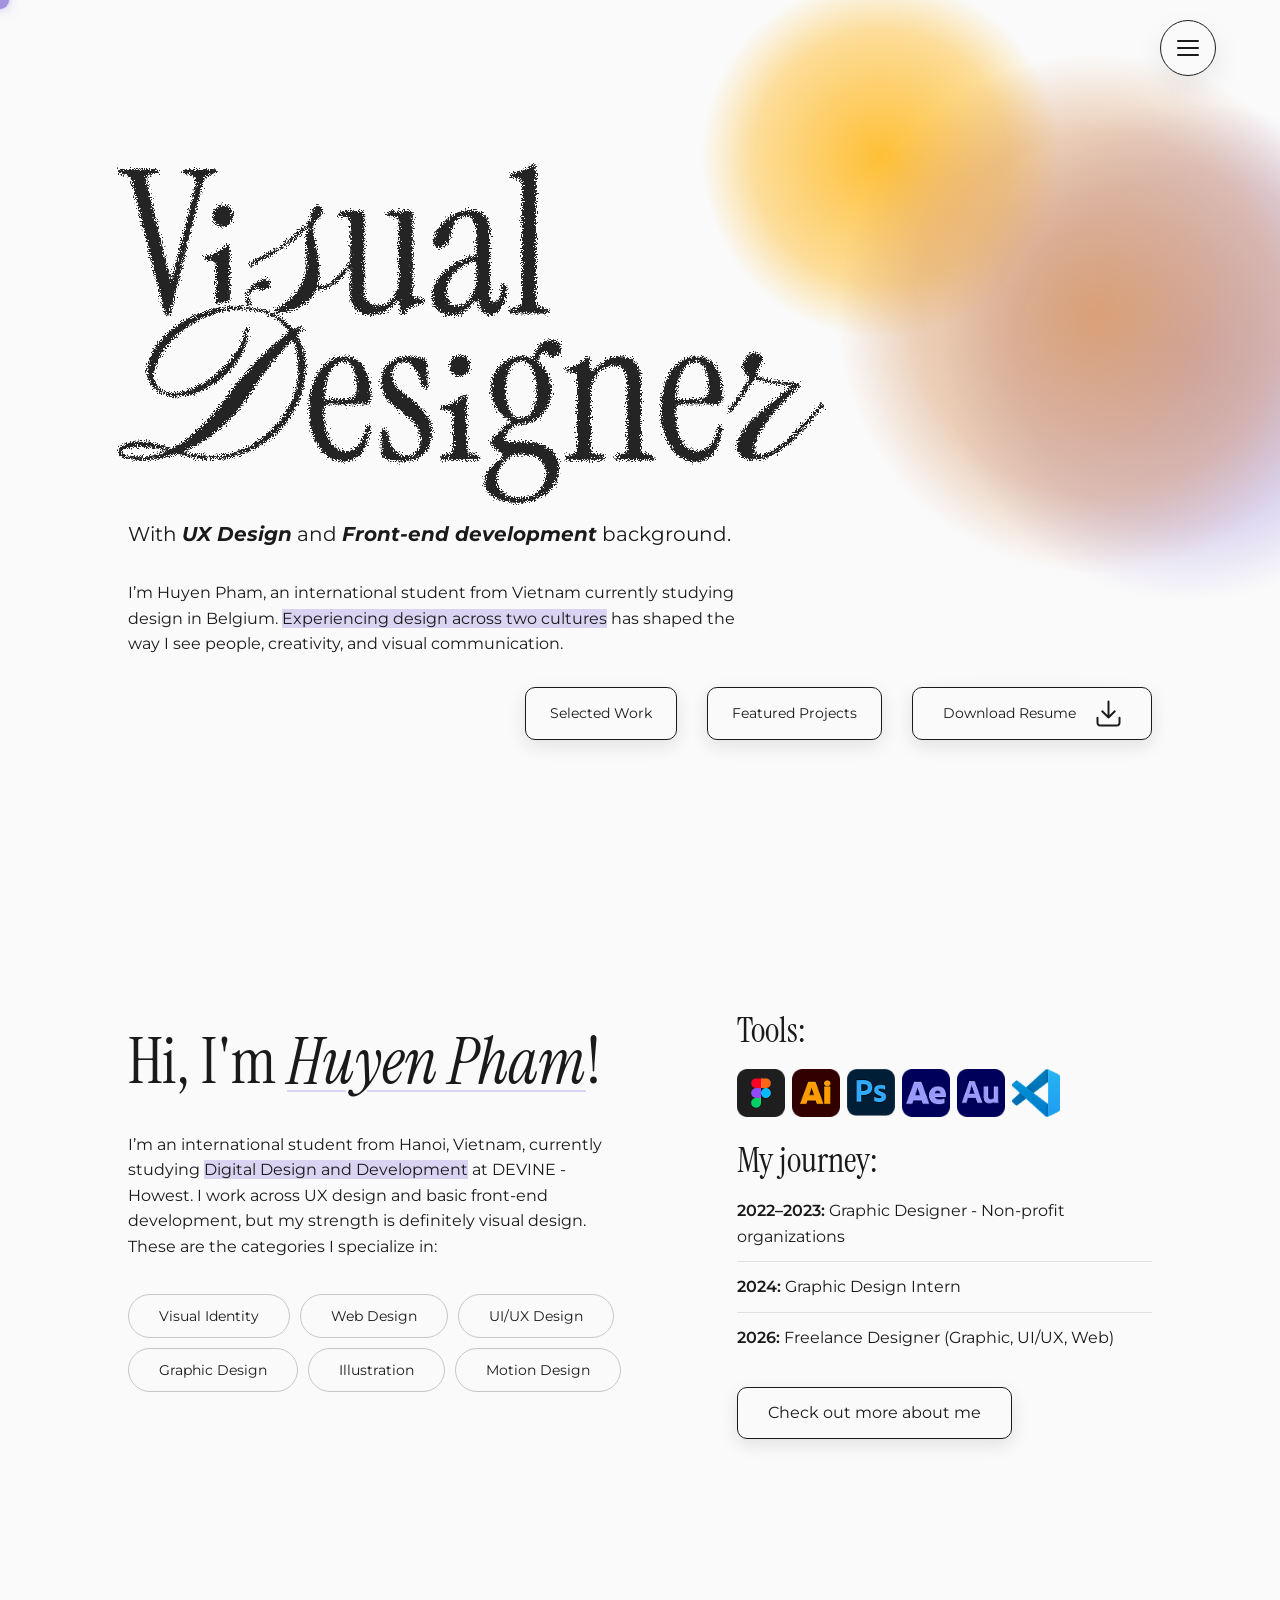
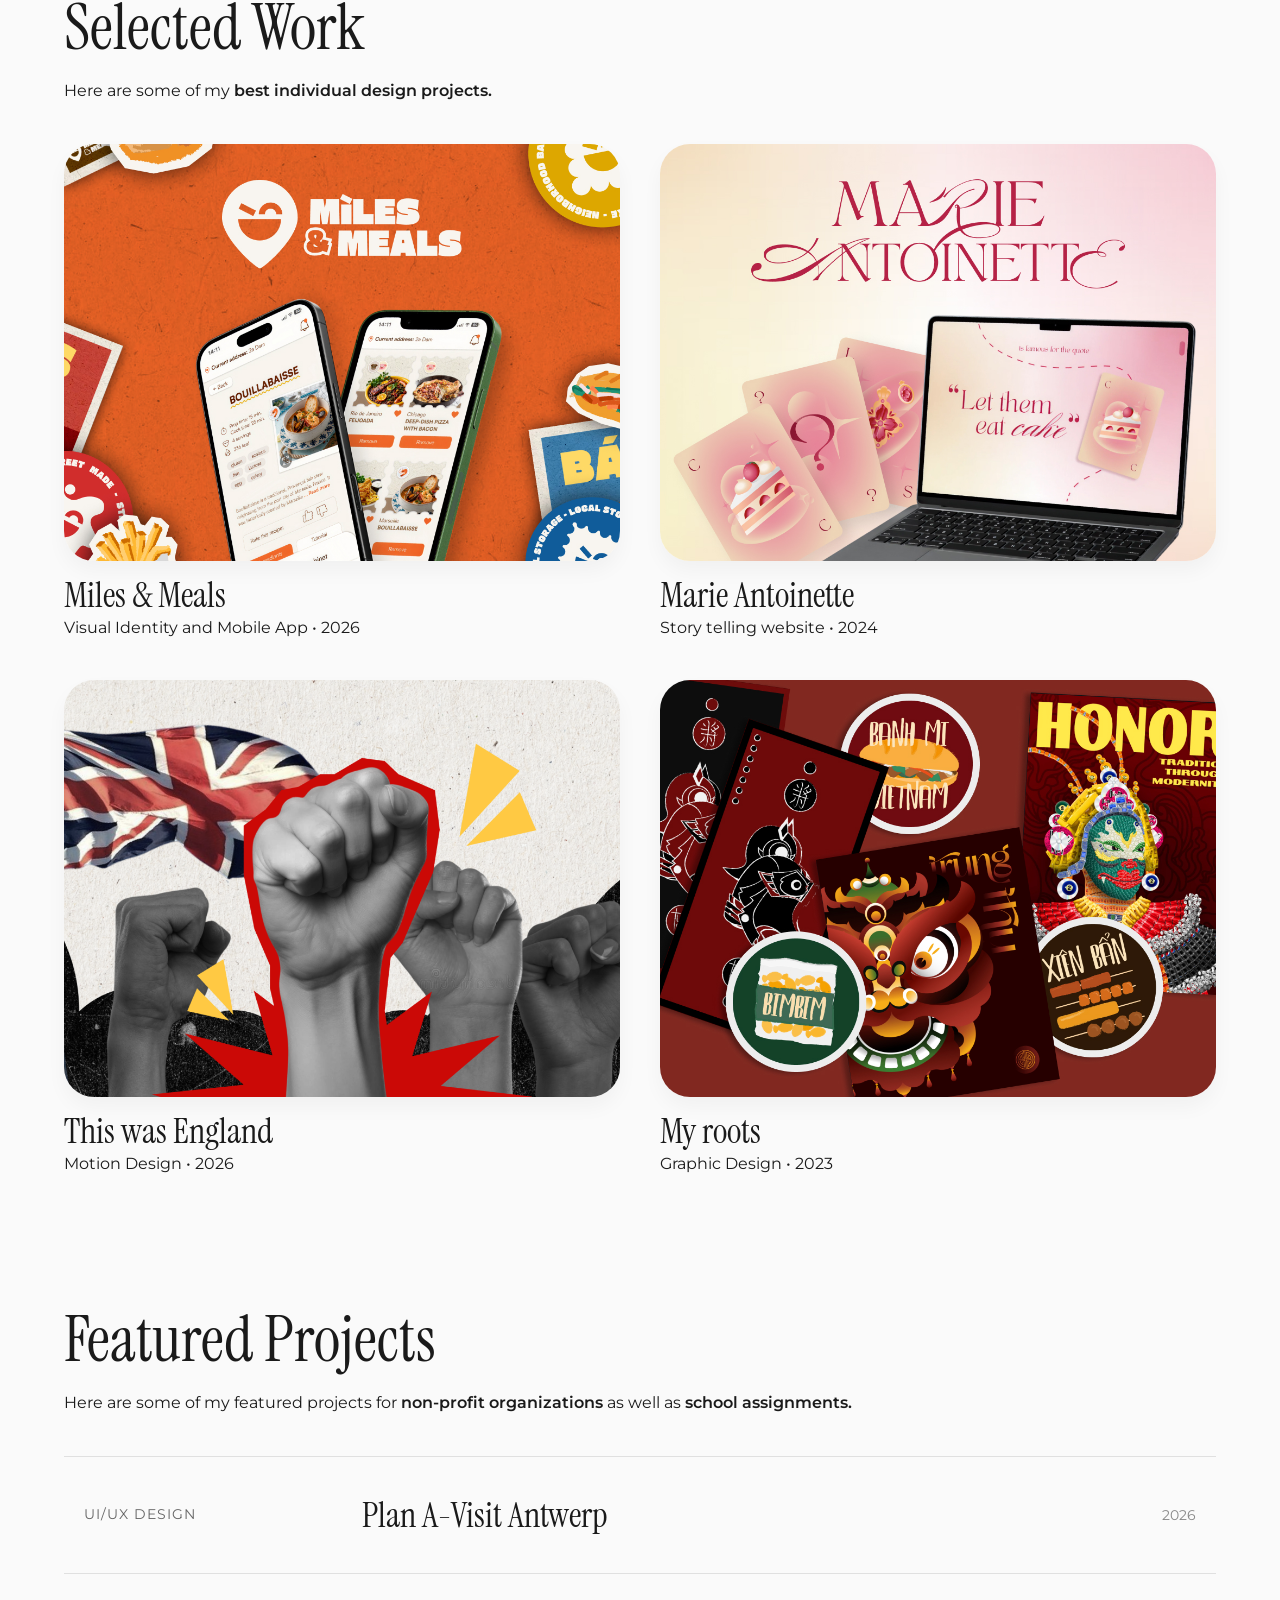
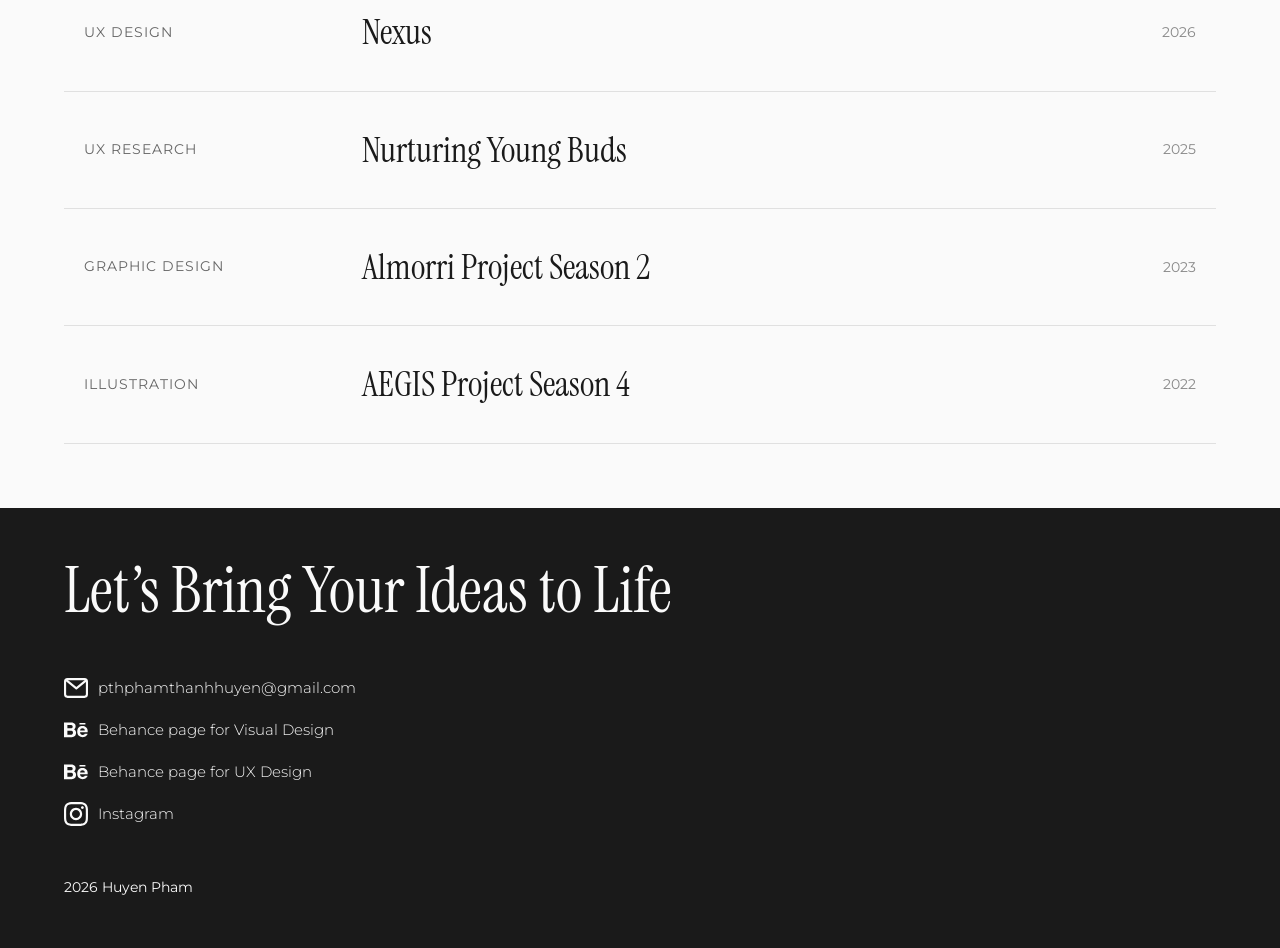
==== commit ca202bdc: "update my face" ====
--- a/index.html
+++ b/index.html
@@ -200,7 +200,7 @@
             <img class="about-me-img" src="./assets/me.jpg" alt="Huyen Pham">
         </div> -->
         <div class="container container1">
-            <h2>Hi, I'm <span class="huyenpham-aboutme">Huyen Pham</span>!</h2>
+            <h2>Hi, I'm <span class="huyenpham-aboutme" data-image="./assets/ma-face.png">Huyen Pham</span>!</h2>
             <p class="intro-text">I’m an international student from Hanoi, Vietnam, currently studying <span
                     style="background-color: #dad4f2;">Digital Design
                     and Development</span> at DEVINE - Howest. I work across UX design and basic front‑end development,
--- a/css/style.css
+++ b/css/style.css
@@ -21,6 +21,7 @@
 .huyenpham-aboutme {
     font-weight: 550;
     font-style: italic;
+    cursor: pointer;
     text-decoration-line: underline;
     text-decoration-color: #dad4f2;
     text-decoration-thickness: 2px;
@@ -667,11 +668,6 @@
     display: none;
 }
 
-.my-face{
-    width: 100%;
-    border-radius: 10px;
-}
-
 @media (min-width: 680px) {
     .check-prjs {
         flex-direction: row;
@@ -1105,6 +1101,14 @@
     transform: translate(-50%, -50%) scale(1);
 }
 
+.hover-preview.face-preview {
+    transform: translate(-75%, -50%) scale(0.8);
+}
+
+.hover-preview.face-preview.visible {
+    transform: translate(-75%, -50%) scale(1);
+}
+
 /* --- ASYNCHRONOUS ENGINE REVEAL EFFECTS --- */
 .reveal {
     opacity: 0;
